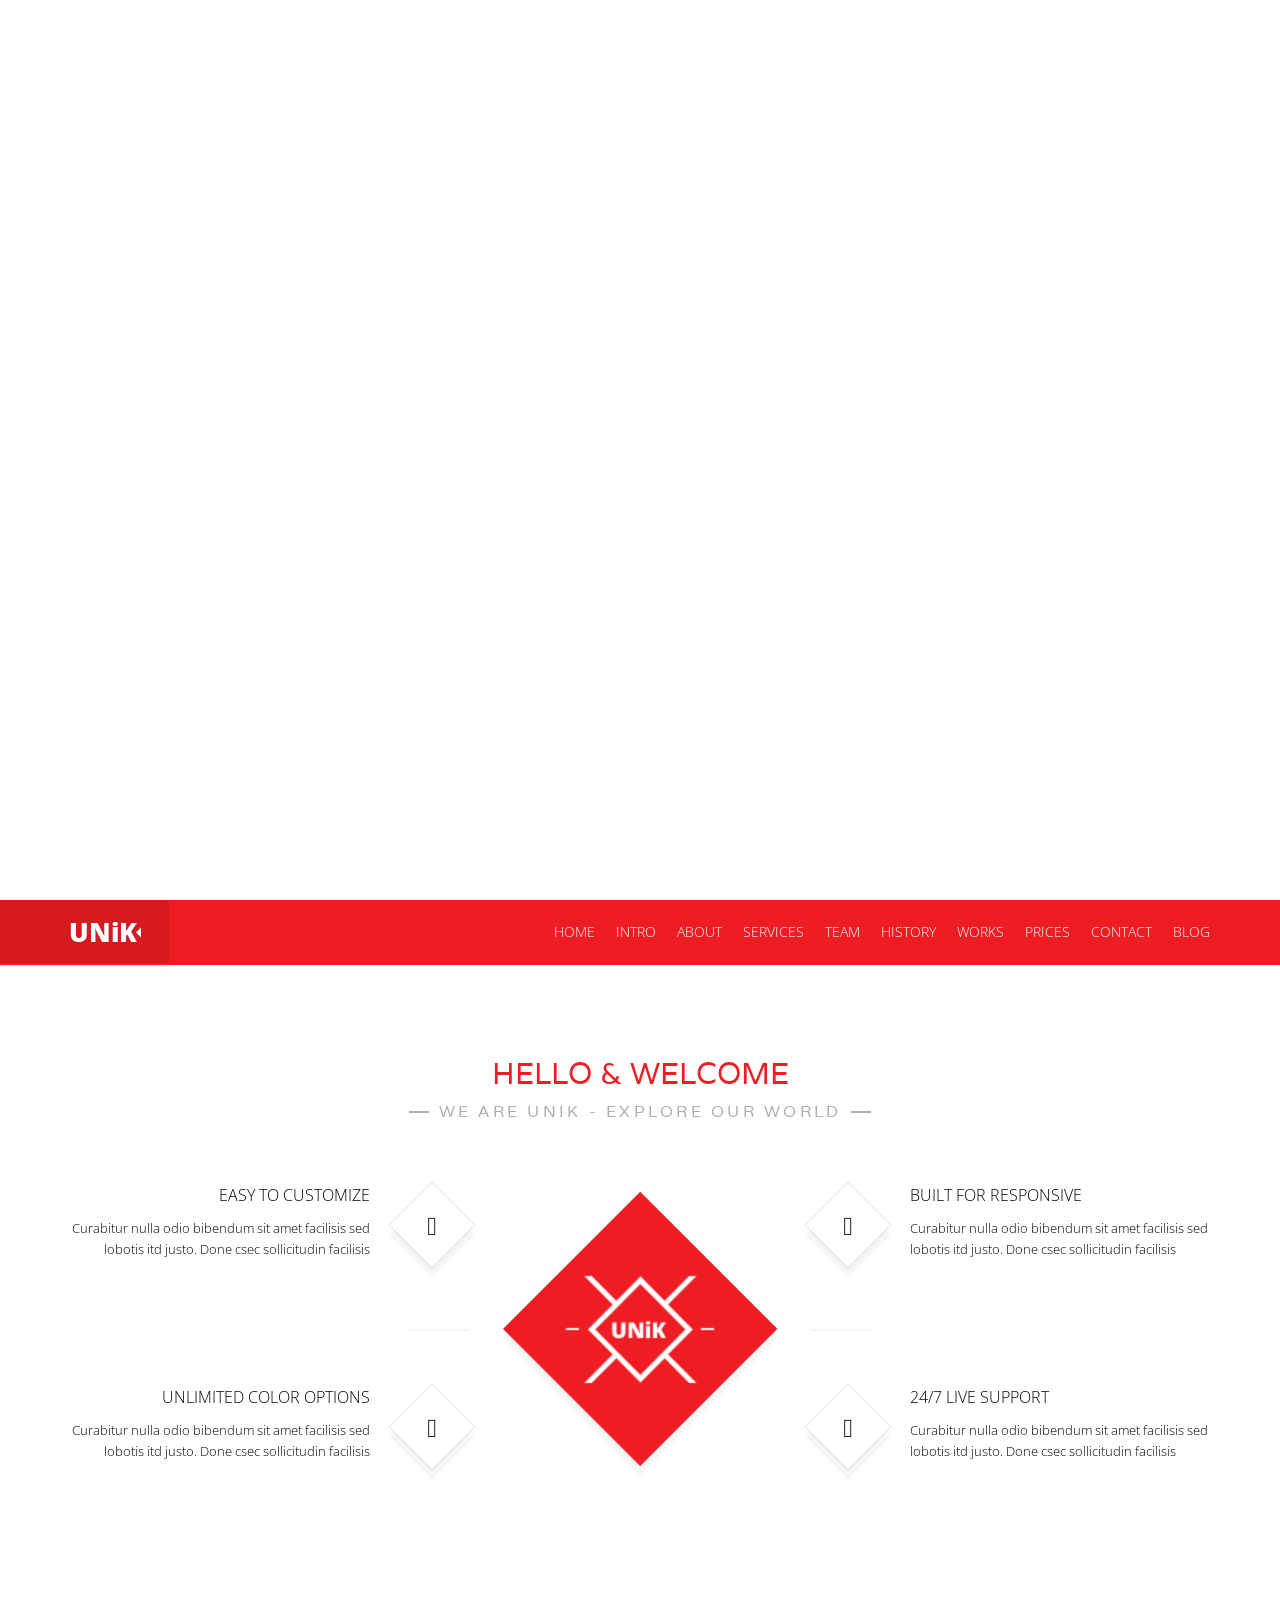
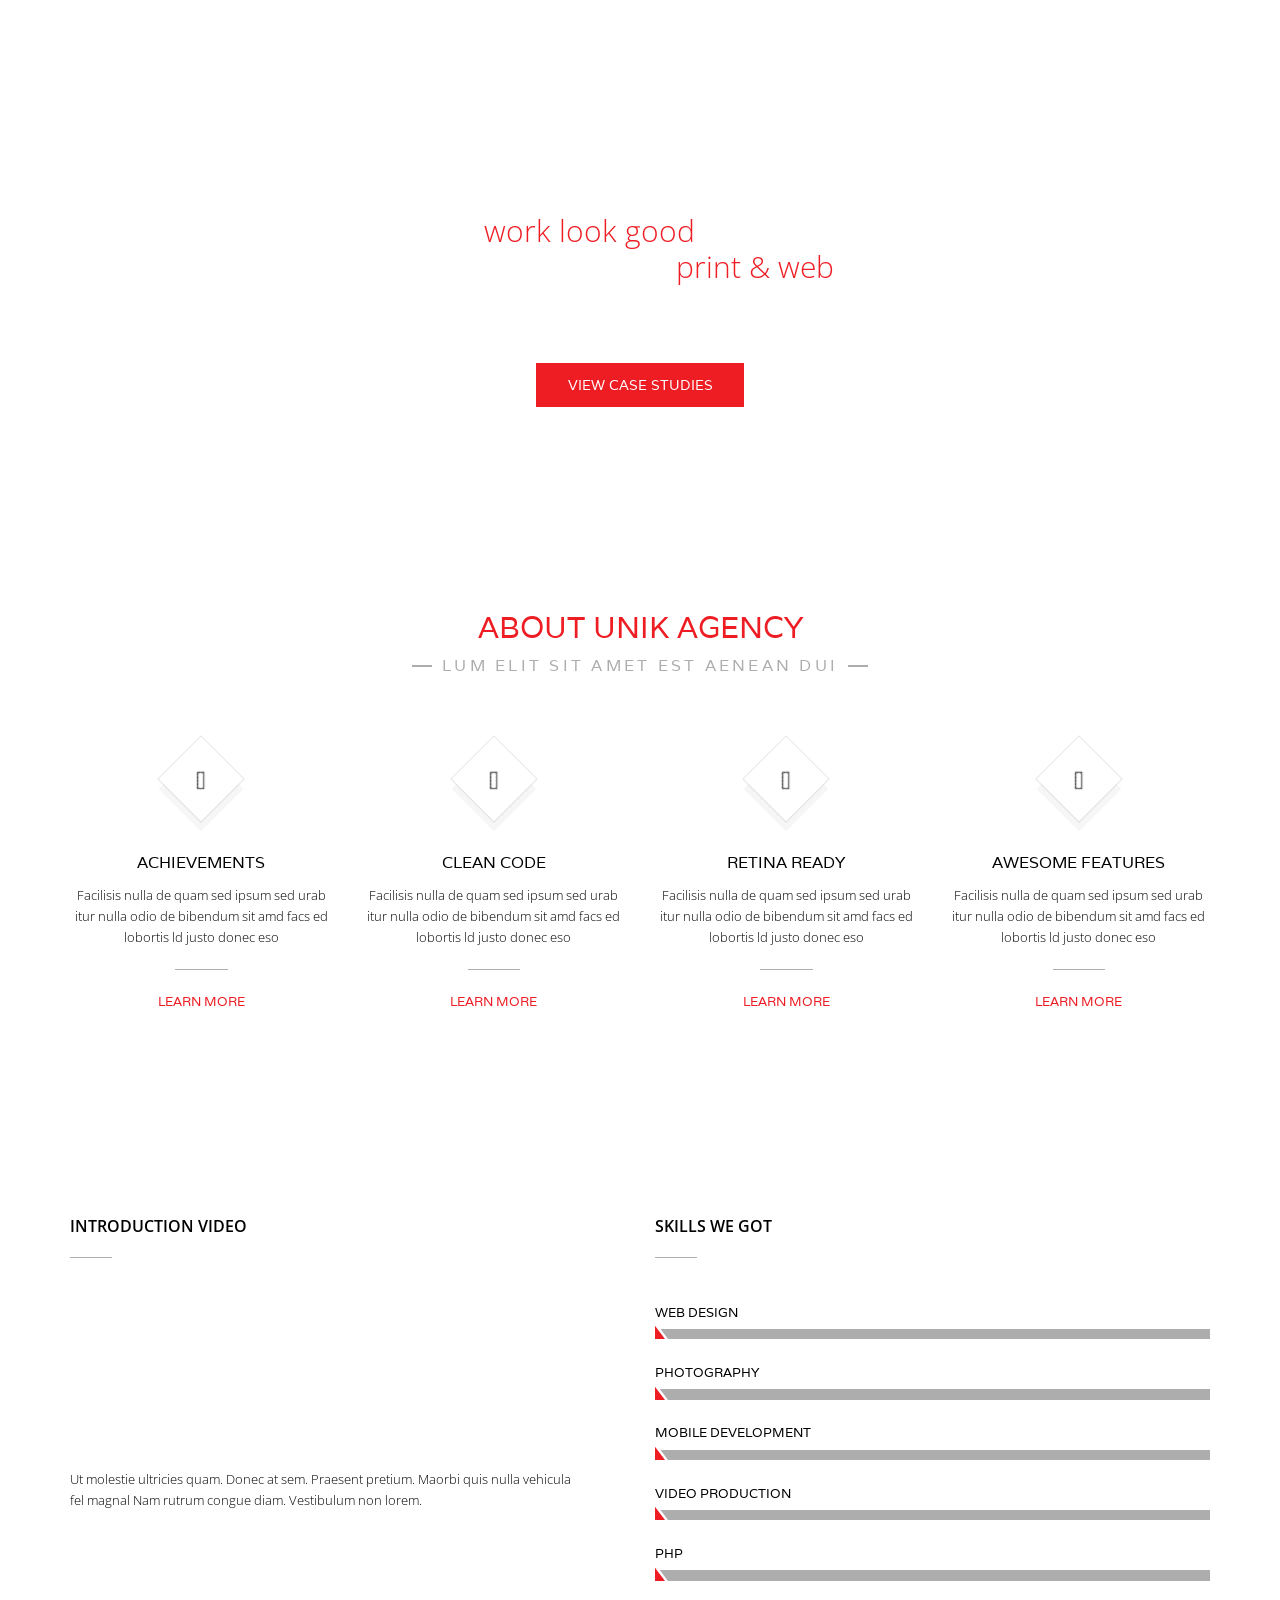
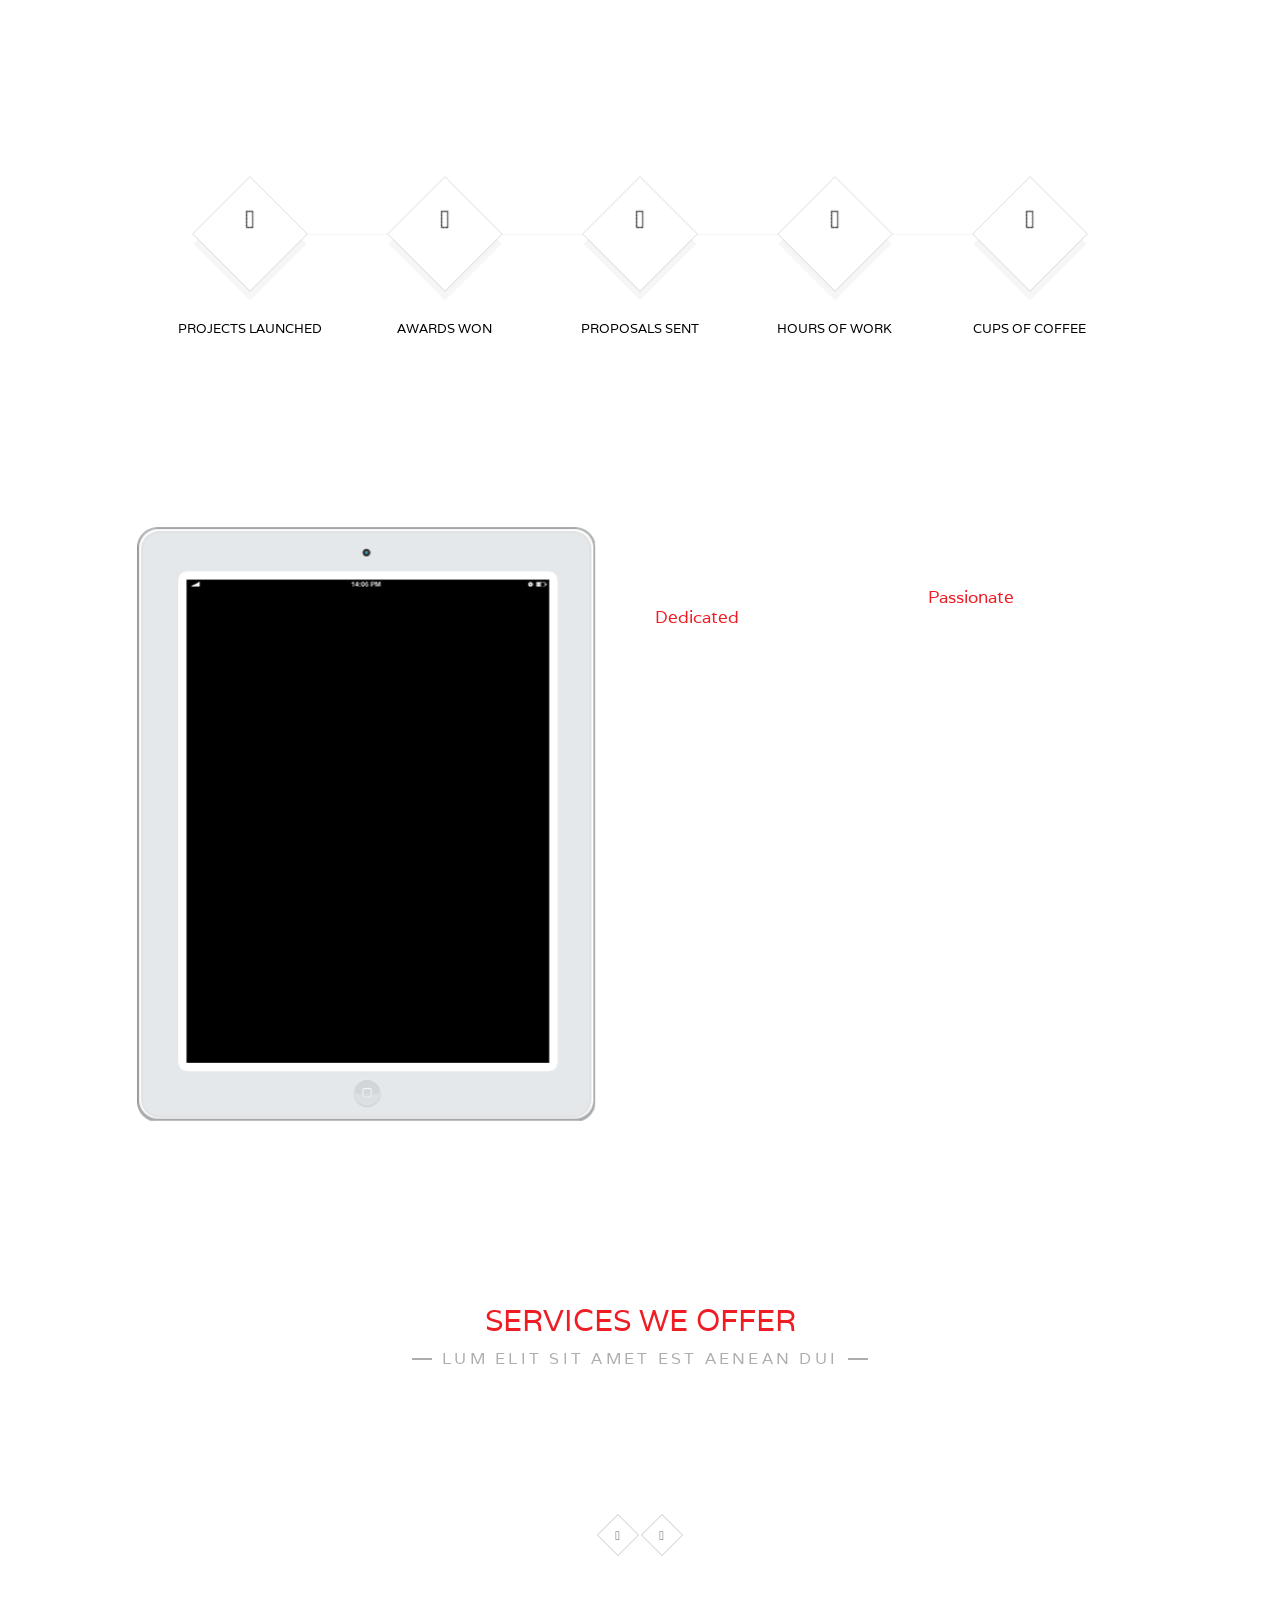
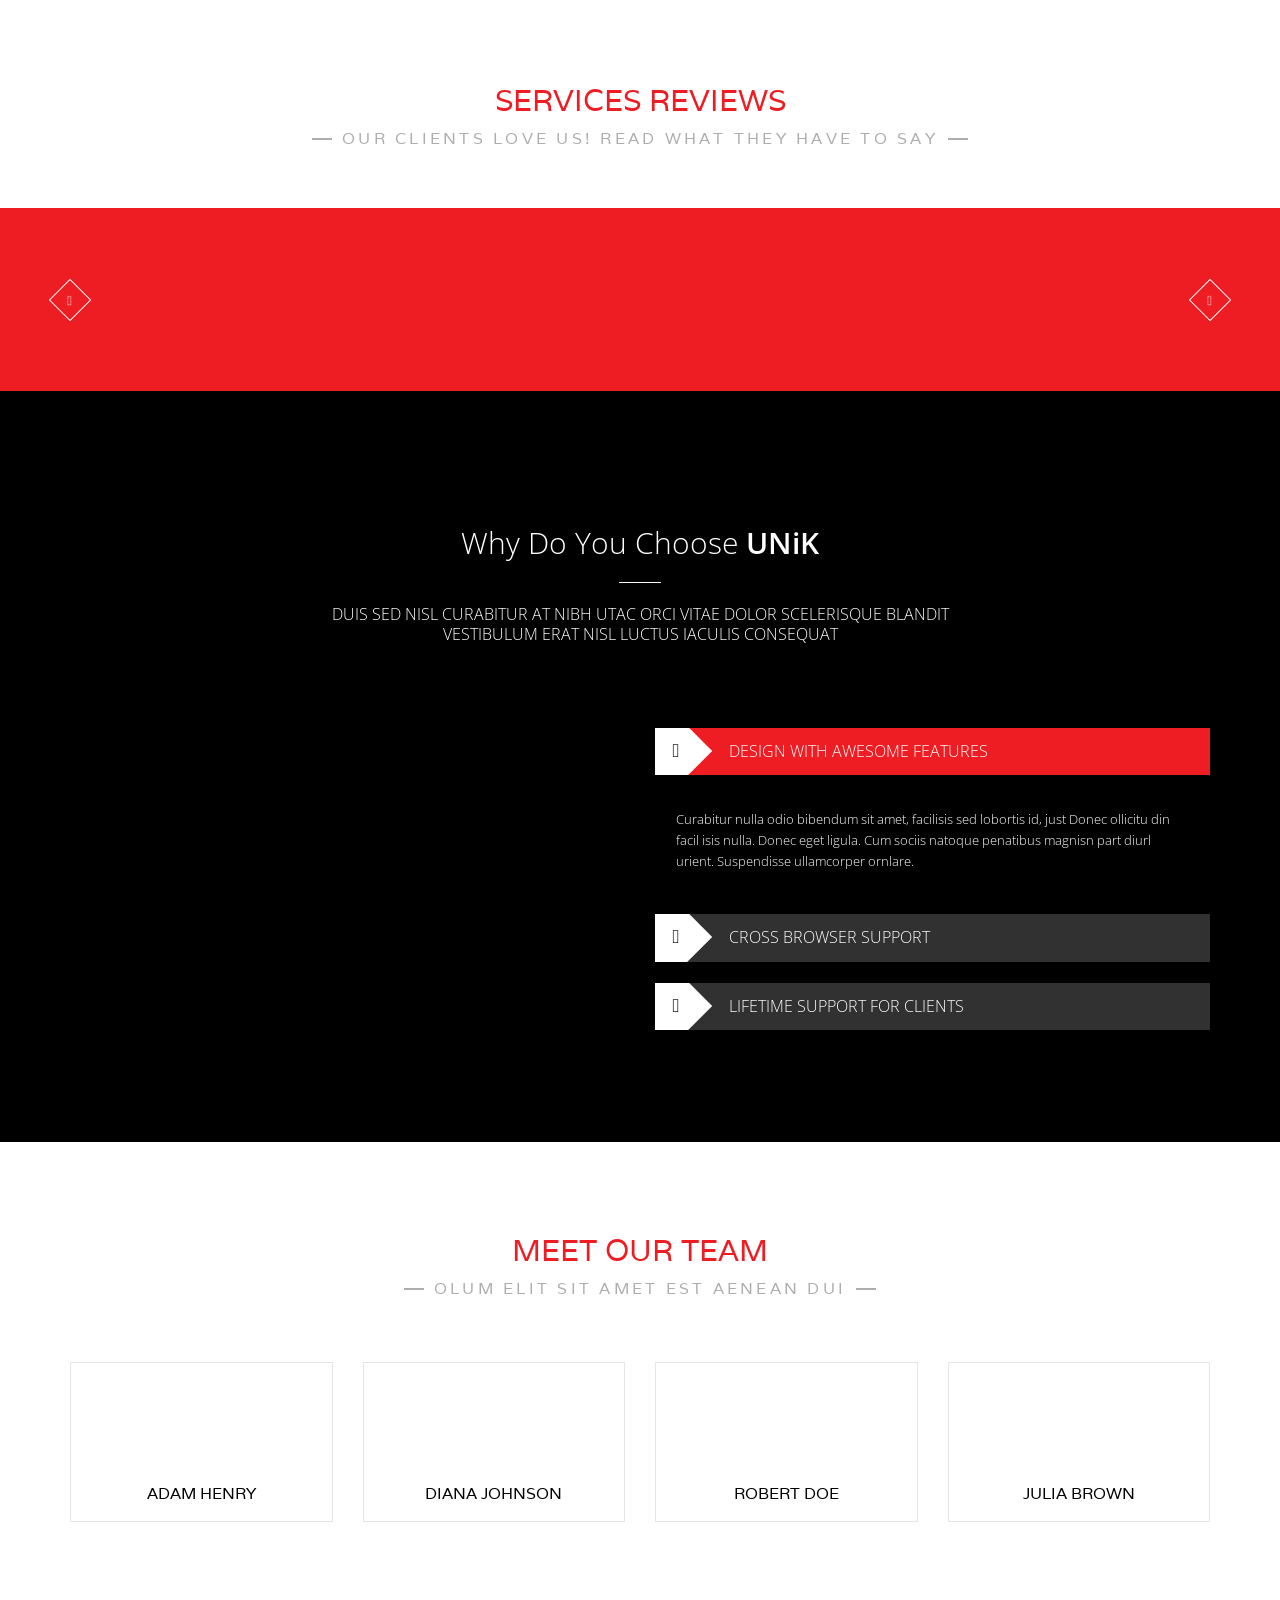
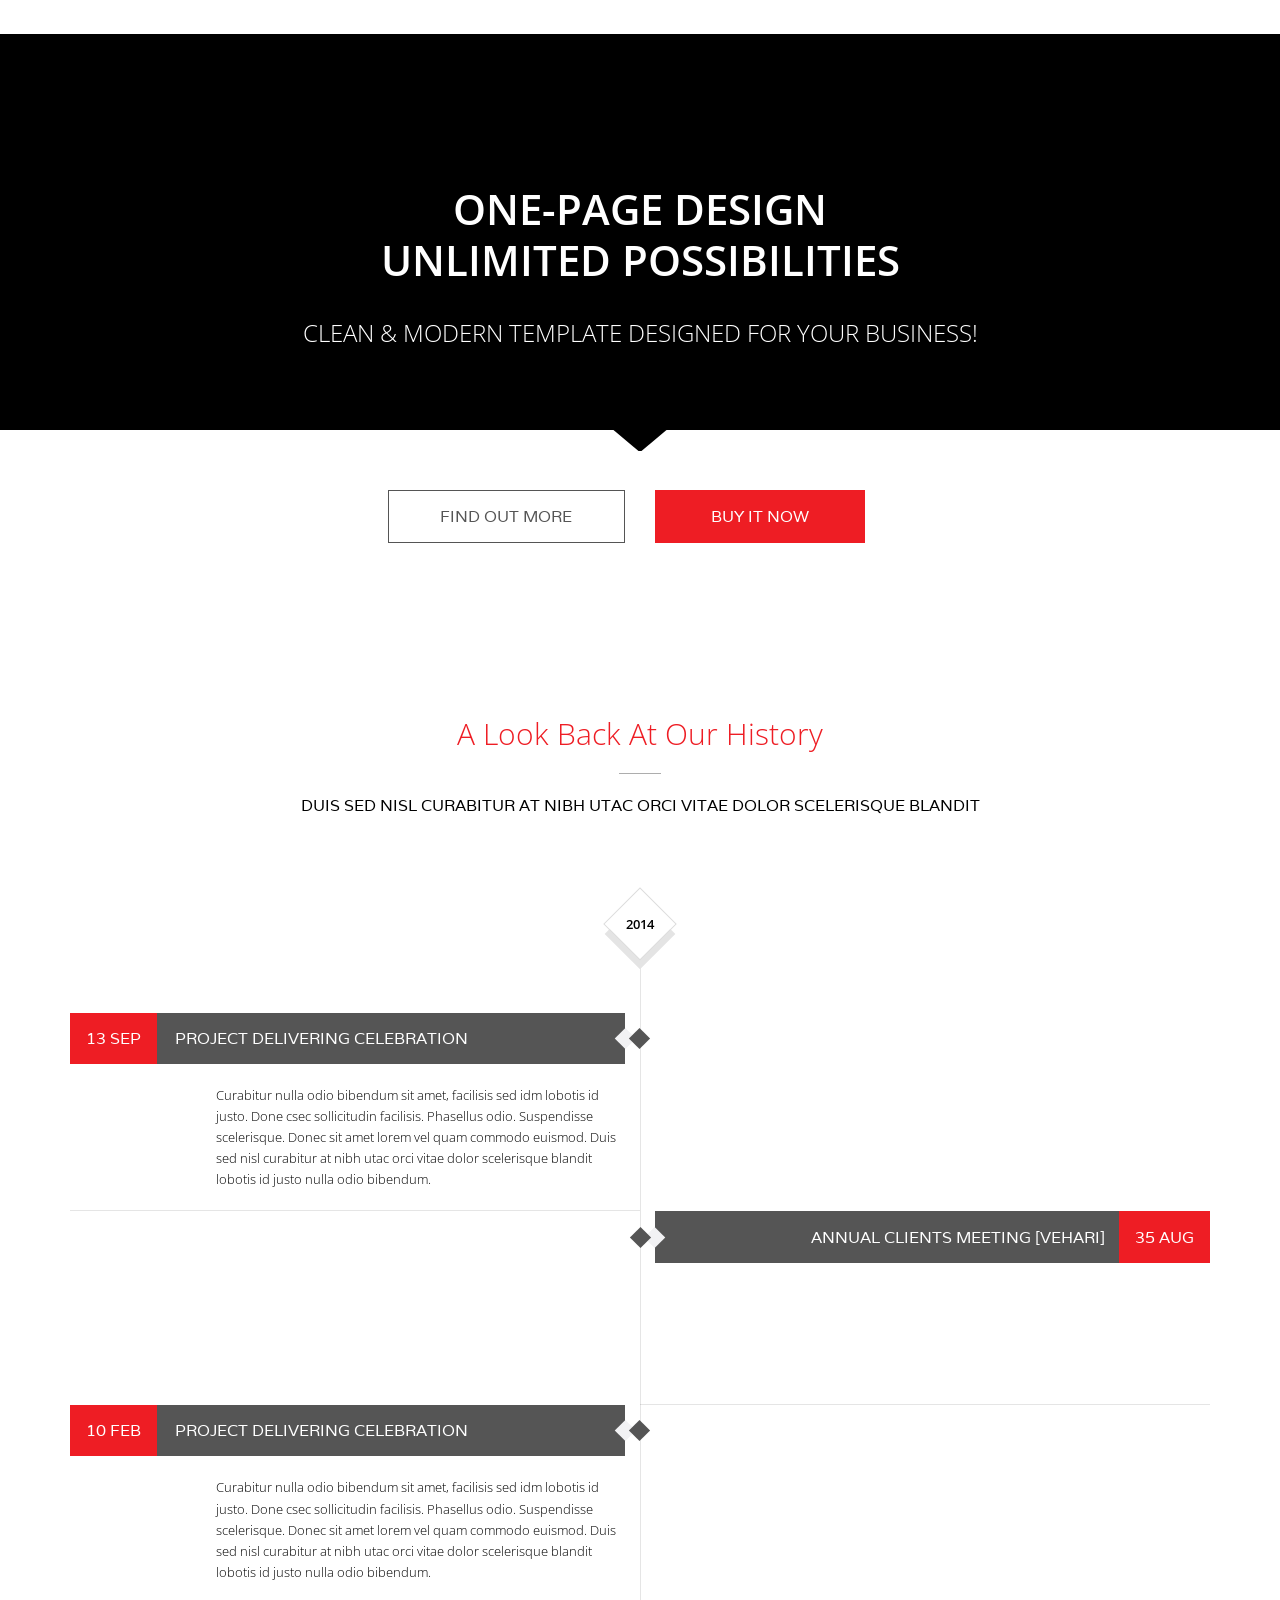
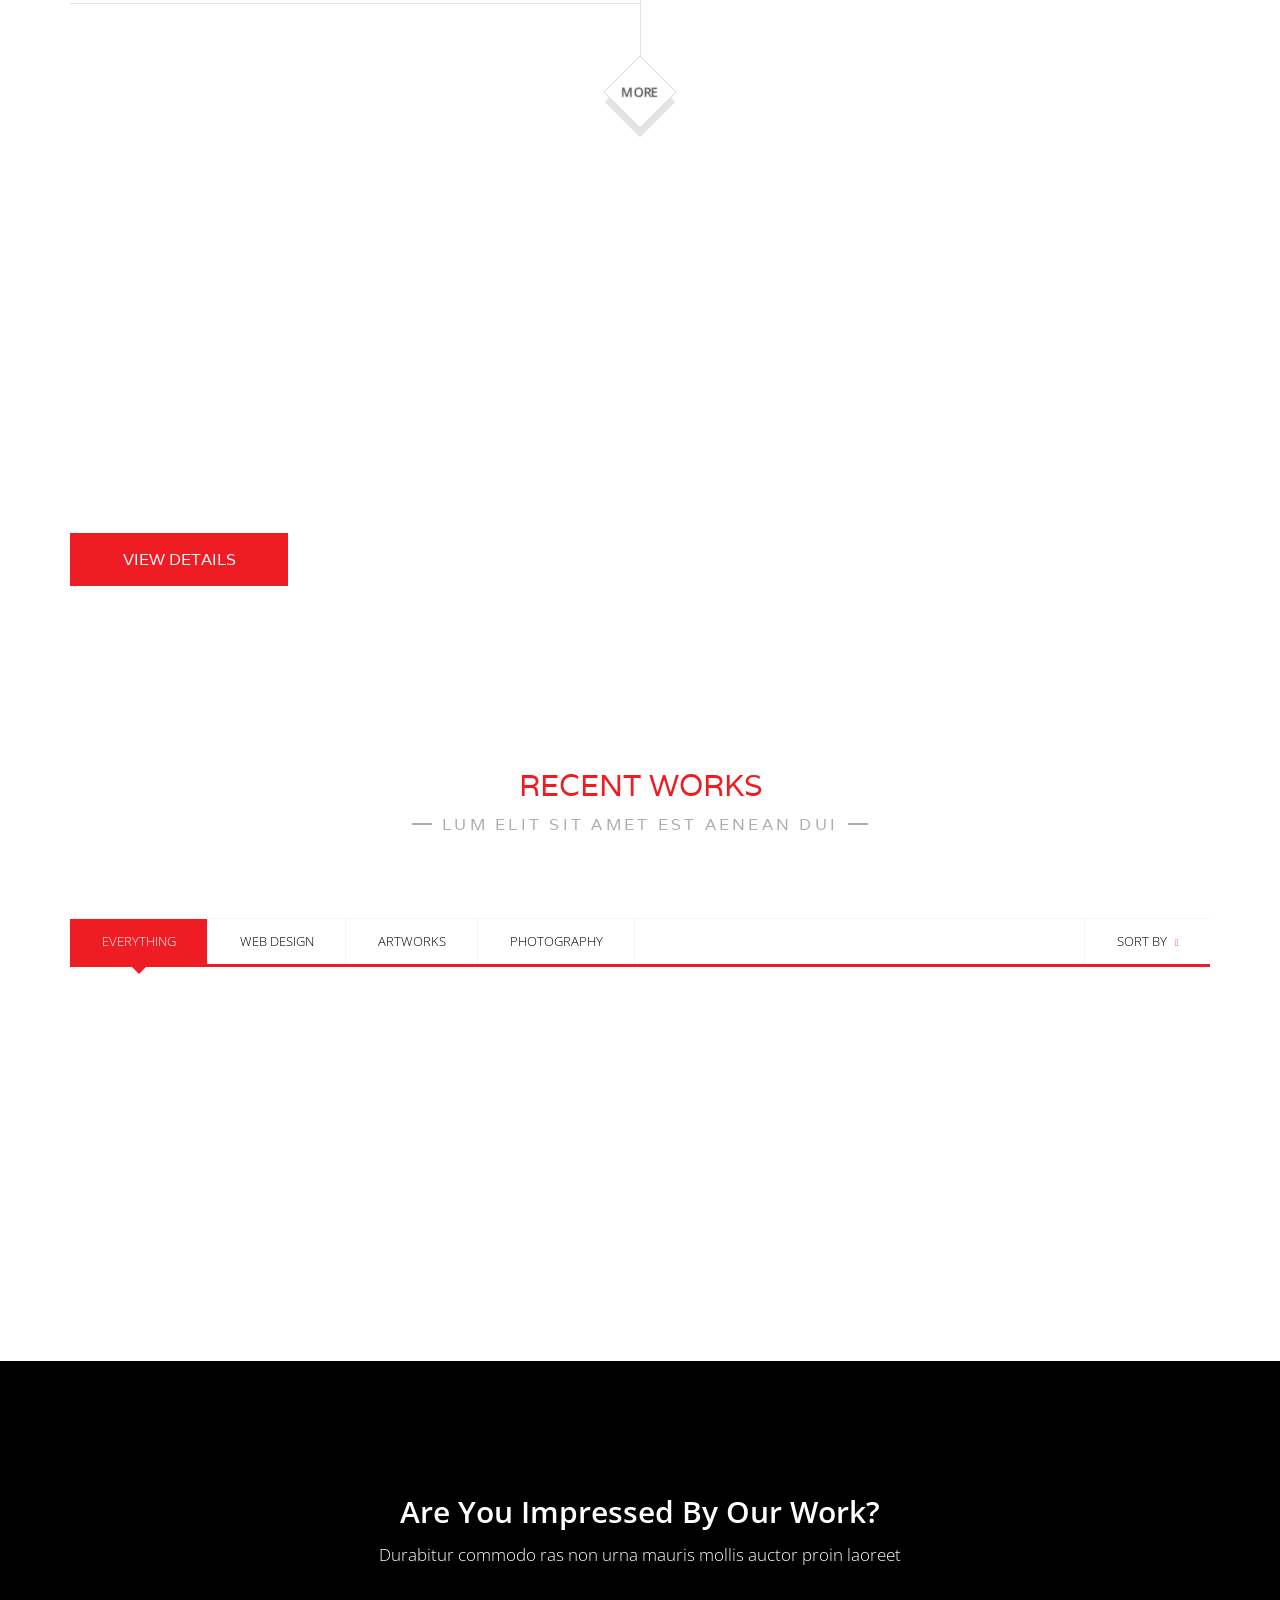
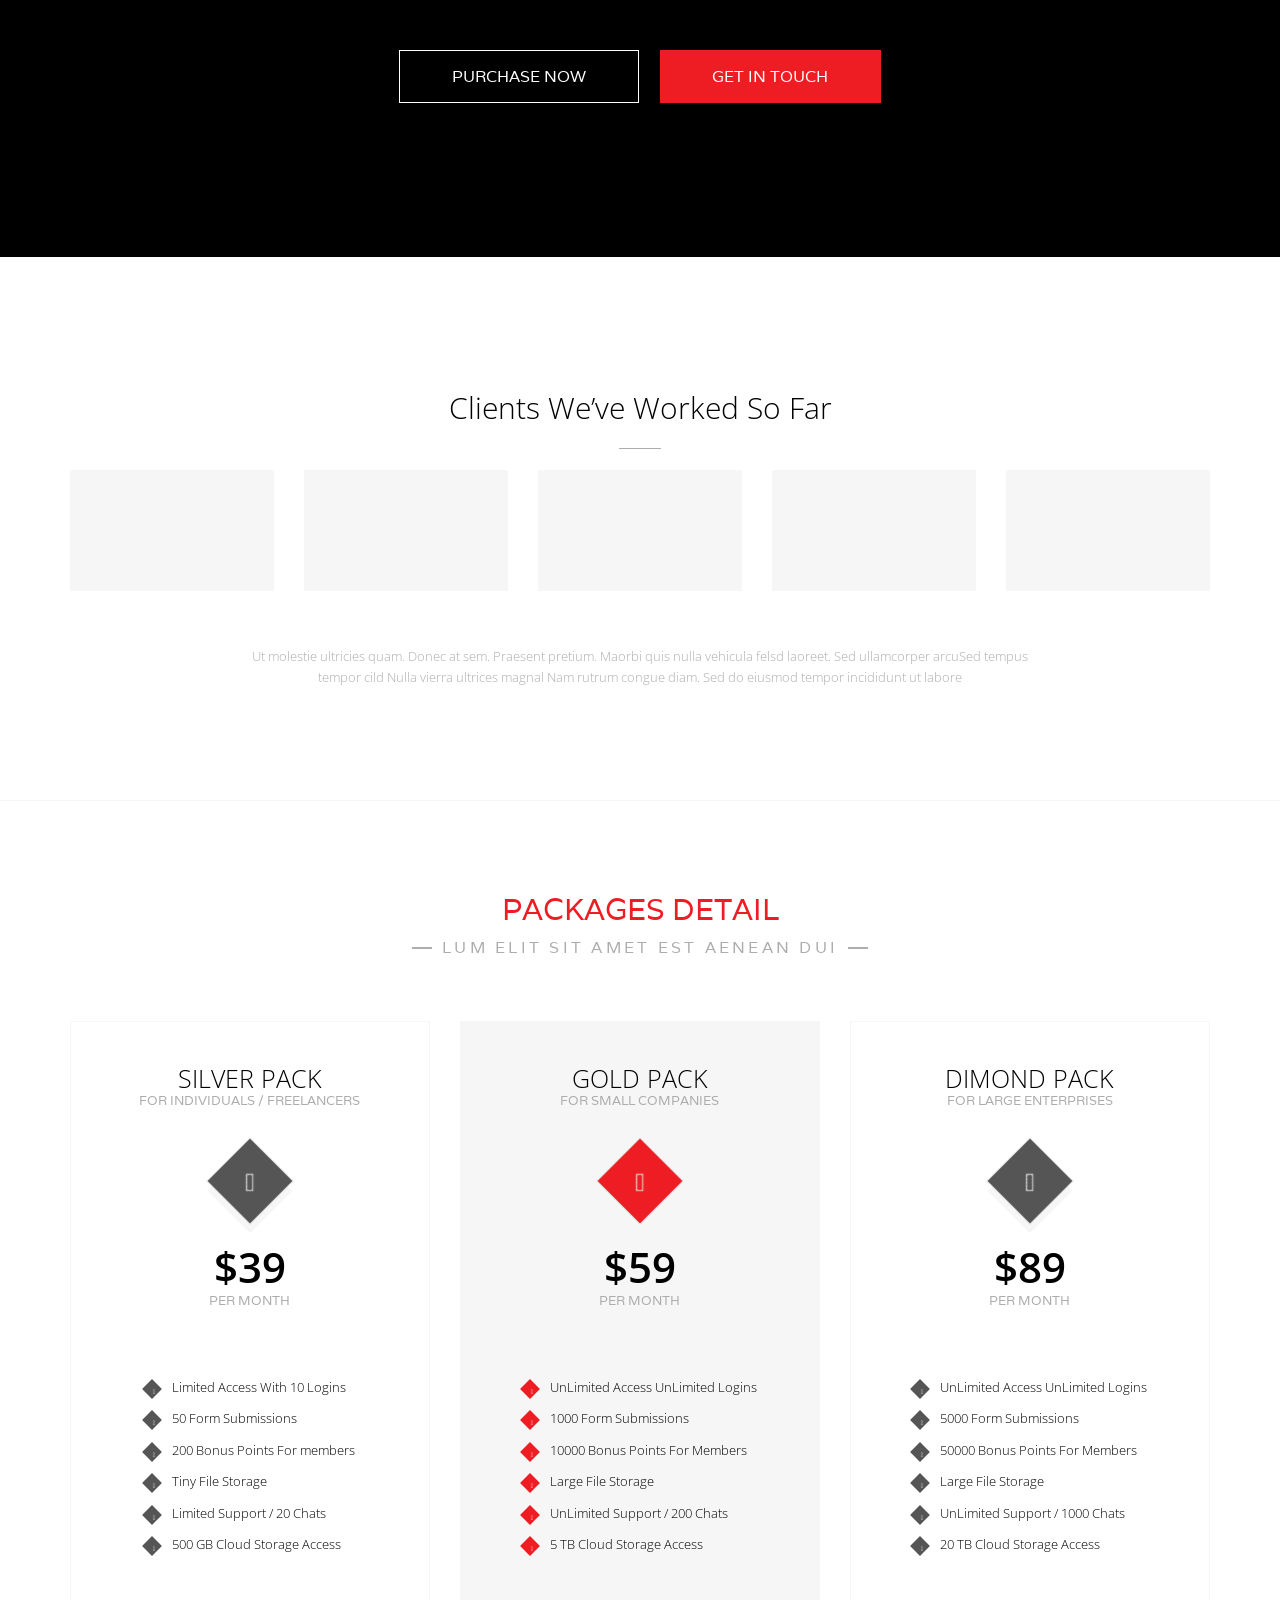
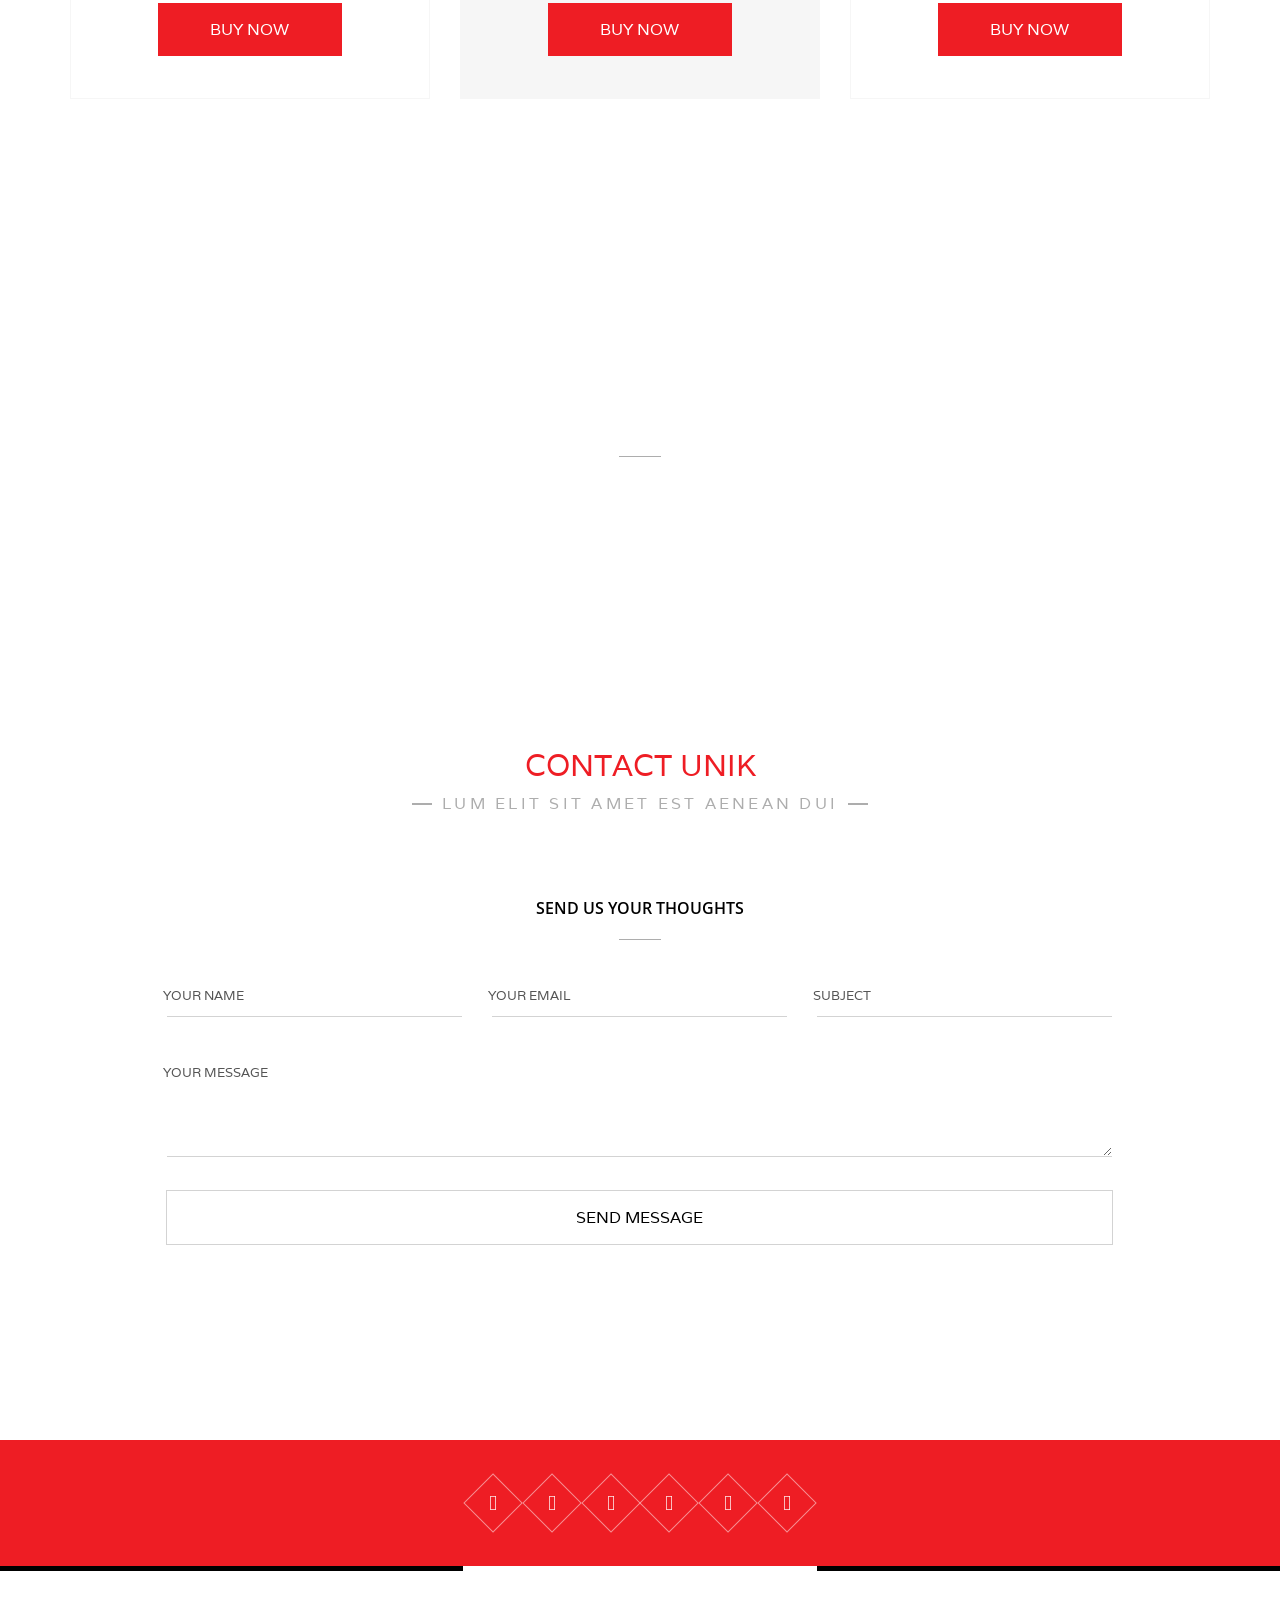
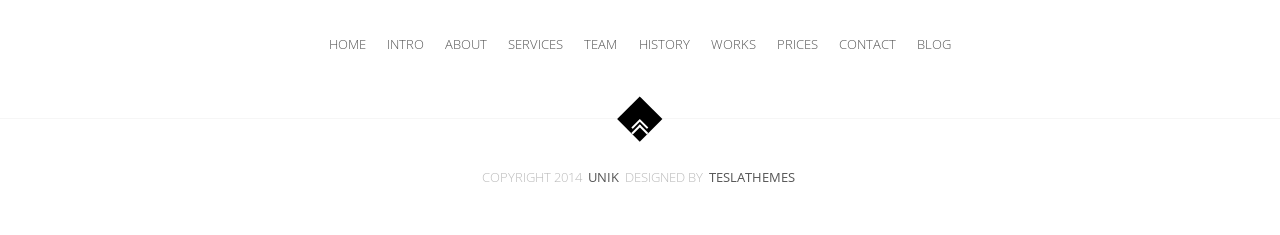
==== index.html @ 22853042 "primera Inicializacion" ====
<!doctype html>
<html lang="en" class="no-js">
    <head>
        <meta charset="utf-8">
        <!--[if IE]><meta http-equiv='X-UA-Compatible' content='IE=edge,chrome=1'><![endif]-->
        <meta name="viewport" content="width=device-width, initial-scale=1">
        <title>Unik - Developed with love by TeslaThemes.com</title>
        <meta name="description" content="">
        <link rel="shortcut icon" href="/favicon.ico">

        <link href='http://fonts.googleapis.com/css?family=Open+Sans:400,300,600,700,800|Varela' rel='stylesheet' type='text/css'>
        <link rel="stylesheet" href="styles/screen.css">

        <script src="scripts/components/require.js" data-main="scripts/options"></script>
    </head>
<body data-preloader="on">
    <!--[if lt IE 9]>
      <p class="browsehappy">You are using an <strong>outdated</strong> browser. Please <a href="http://browsehappy.com/">upgrade your browser</a> to improve your experience.</p>
    <![endif]-->

    <div id="home" data-smooth-scroll="on">
        <section class="box-intro-large">
            <div class="page-loader">
                <div class="text-center">
                    <h1 class="uppercase font-alpha no-margin loading-text">unik</h1>
                </div>
            </div>
            <div class="intro-container" data-box-img="http://placehold.it/1980x800/999/aaa">
                <div class="box-img"><span></span></div>
                <div class="container">
                    <div class="row">
                        <div class="col-md-12">
                            <div class="intro-logo">
                                <a href="#"><img src="images/load.svg" data-src="images/logo-intro.png" alt="logo intro"></a>
                            </div>
                        </div>
                    </div> <!-- /.row -->                        
                </div> <!-- /.container -->

                <div class="container intro-center">
                    <div class="row">
                        <div class="col-md-6 col-md-offset-3">
                            <div class="text-center text-white">
                                <h3 class="font-alpha"><b>Discuss Ideas, Make It Happen</b></h3>
                                <img src="images/load.svg" data-src="images/cuz.png" alt="cuz">
                                <h3 class="no-margin">We Know It Works</h3>
                                <br>
                                <p class="uppercase">Mauris vestibulum nulla et sapien praesent imperdiet justo at sem nullam tincid ultricies elit proin lectus ante fermentum sed bibendum ac rutrum</p>
                            </div>
                        </div>
                    </div> <!-- /.row -->
                </div>
            </div>
        </section>

        <header class="main-header" data-sticky="true">
            <section class="header-navbar bg-alpha" data-menu-scroll="true">
                <div class="container">
                    <div class="row">
                        <div class="col-sm-2 col-xs-4">
                            <figure class="identity">
                            	<a href="index.html">
                            		<img alt="Theme logo" src="images/logo.png">
                            	</a>
                            </figure>
                        </div> <!-- /.col-2 -->
                        <div class="col-sm-10 col-xs-8">
                            <nav class="main-nav">
                            	<a href="#" class="responsive-menu align-right"><i class="icon-333 font-2x text-white"></i></a>
                            	<ul class="inline-list align-right uppercase"> 
                            		<li>
                            			<a href="#home">Home</a>
                            			<ul>
                            				<li>
                            					<a href="home-two.html">Home multi-page</a>
                            				</li>
                            			</ul>
                            		</li>
                            		<li><a href="#intro">Intro</a></li>
                            		<li><a href="#about">About</a></li>
                            		<li><a href="#services">Services</a></li>
                            		<li><a href="#team">Team</a></li>
                            		<li><a href="#history">History</a></li>
                            		<li><a href="#works">Works</a></li>
                            		<li><a href="#prices">Prices</a></li>
                            		<li><a href="#contact">Contact</a></li>
                            		<li>
                            			<a href="blog.html">Blog</a>
                            			<ul>
                            				<li>
                            					<a href="blog-no-sidebar.html">Blog without sidebar</a>
                            				</li>
                            				<li>
                            					<a href="single-blog.html">Blog post page</a>
                            				</li>
                            				<li>
                            					<a href="single-blog-full.html">Blog post page two</a>
                            				</li>
                            			</ul>
                            		</li>
                            	</ul>
                            </nav><!-- /.main-nav -->
                        </div> <!-- /.col-10 -->
                    </div> <!-- /.row -->
                </div> <!-- /.container -->
            </section> <!-- /.header-navbar -->
        </header> <!-- /.main-header -->


		<section id="intro" class="box">
			<div class="container">
				<div class="row">
					<div class="col-md-12">
						<div class="fancy-title text-center uppercase">
							<h4 class="text-alpha">Hello & welcome</h4>
							<h6 class="text-grey text-air">We are unik - explore our world</h6>
						</div>
					</div>
				</div> <!-- /.row -->

				<div class="row">
					<div class="col-sm-4">
						<div class="fancy-features text-right">
							<div class="row row-fit">
								<div class="col-xs-10">
									<h6 class="uppercase font-alpha">Easy to customize</h6>
									<p>Curabitur nulla odio bibendum sit amet facilisis sed
									lobotis itd justo. Done csec sollicitudin facilisis</p>
								</div>
								<div class="col-xs-2">
									<div class="featured-icon">
										<figure class="shape-square">
											<i class="icon-453 font-2x"></i>
										</figure>
									</div>
								</div>
							</div>					
						</div> <!-- /.fancy-features -->

						<div class="fancy-features text-right">
							<div class="row row-fit">
								<div class="col-xs-10">
									<h6 class="uppercase font-alpha">Unlimited color options</h6>
									<p>Curabitur nulla odio bibendum sit amet facilisis sed
									lobotis itd justo. Done csec sollicitudin facilisis</p>
								</div>
								<div class="col-xs-2">
									<div class="featured-icon">
										<figure class="shape-square">
											<i class="icon-259 font-2x"></i>
										</figure>
									</div>
								</div>
							</div>					
						</div> <!-- /.fancy-features -->
					</div> <!-- /.col-sm-4 -->
					<div class="col-sm-4">
						<div class="featured-logo">
							<div class="bg-alpha shape-square"></div>
						</div>
					</div> <!-- /.col-sm-4 -->
					<div class="col-sm-4">
						<div class="fancy-features">
							<div class="row row-fit">
								<div class="col-xs-2">
									<div class="featured-icon">
										<figure class="shape-square">
											<i class="icon-282 font-2x"></i>
										</figure>
									</div>
								</div>
								<div class="col-xs-10">
									<h6 class="uppercase font-alpha">Built for responsive</h6>
									<p>Curabitur nulla odio bibendum sit amet facilisis sed
									lobotis itd justo. Done csec sollicitudin facilisis</p>
								</div>
							</div>					
						</div> <!-- /.fancy-features -->

						<div class="fancy-features">
							<div class="row row-fit">
								<div class="col-xs-2">
									<div class="featured-icon">
										<figure class="shape-square">
											<i class="icon-467 font-2x"></i>
										</figure>
									</div>
								</div>
								<div class="col-xs-10">
									<h6 class="uppercase font-alpha">24/7 live support</h6>
									<p>Curabitur nulla odio bibendum sit amet facilisis sed
									lobotis itd justo. Done csec sollicitudin facilisis</p>
								</div>
							</div>					
						</div> <!-- /.fancy-features -->
					</div> <!-- /.col-sm-4 -->
				</div> <!-- /.row -->
			</div> <!-- /.container -->
		</section> <!-- /.box -->

		<section class="box" data-box-img="http://placehold.it/1980x800/222/aaa">
			<div class="box-img"><span></span></div>
			<div class="container">
				<div class="row">
					<div class="col-md-12">
						
						<div class="promo-message text-center text-white">
							<h6 class="uppercase">Let’s build your next dream project</h6>
							<h4 class="font-alpha">We make our <span class="text-alpha">work look good</span> & have experience in <br>
							the creation of brand identities for <span class="text-alpha">print & web</span>, with a difference.</h4>
							<div class="space-3x"></div>
							<a href="#" class="button-md bg-alpha uppercase">View case studies</a>
						</div>
					</div>
				</div>
			</div> <!-- /.container -->
		</section> <!-- /.box -->

		<section id="about" class="box">
			<div class="container">
				<div class="row">
					<div class="col-md-12">
						<div class="fancy-title text-center uppercase">
							<h4 class="text-alpha">About unik agency</h4>
							<h6 class="text-grey text-air">Lum elit sit amet est aenean dui</h6>
						</div>
						<div class="space-1x"></div>
					</div>
				</div> <!-- /.row -->
				<div class="row">
					<ul class="loop-features clean-list">
						<li class="col-md-3 col-sm-6">
							<div class="feature-item text-center">
								<div class="featured-icon align-center">
									<figure class="shape-square">
										<a href="#"><i class="icon-259 font-2x"></i></a>
									</figure>
								</div>			
								<h6 class="uppercase"><a href="#">Achievements</a></h6>
								<p>Facilisis nulla de quam sed ipsum sed urab itur nulla odio de bibendum sit amd facs ed lobortis ld justo donec eso</p>
								<hr class="hr-20 align-center">
								<a href="#" class="font-beta uppercase text-alpha">Learn more</a>
							</div>
						</li>
						<li class="col-md-3 col-sm-6">
							<div class="feature-item text-center">
								<div class="featured-icon align-center">
									<figure class="shape-square">
										<a href="#"><i class="icon-125 font-2x"></i></a>
									</figure>
								</div>			
								<h6 class="uppercase"><a href="#">Clean Code</a></h6>
								<p>Facilisis nulla de quam sed ipsum sed urab itur nulla odio de bibendum sit amd facs ed lobortis ld justo donec eso</p>
								<hr class="hr-20 align-center">
								<a href="#" class="font-beta uppercase text-alpha">Learn more</a>
							</div>
						</li>
						<li class="col-md-3 col-sm-6">
							<div class="feature-item text-center">
								<div class="featured-icon align-center">
									<figure class="shape-square">
										<a href="#"><i class="icon-176 font-2x"></i></a>
									</figure>
								</div>			
								<h6 class="uppercase"><a href="#">Retina Ready</a></h6>
								<p>Facilisis nulla de quam sed ipsum sed urab itur nulla odio de bibendum sit amd facs ed lobortis ld justo donec eso</p>
								<hr class="hr-20 align-center">
								<a href="#" class="font-beta uppercase text-alpha">Learn more</a>
							</div>
						</li>
						<li class="col-md-3 col-sm-6">
							<div class="feature-item text-center">
								<div class="featured-icon align-center">
									<figure class="shape-square">
										<a href="#"><i class="icon-453 font-2x"></i></a>
									</figure>
								</div>			
								<h6 class="uppercase"><a href="#">Awesome Features</a></h6>
								<p>Facilisis nulla de quam sed ipsum sed urab itur nulla odio de bibendum sit amd facs ed lobortis ld justo donec eso</p>
								<hr class="hr-20 align-center">
								<a href="#" class="font-beta uppercase text-alpha">Learn more</a>
							</div>
						</li>
					</ul>
				</div> <!-- /.row -->
			</div> <!-- /.container -->
		</section> <!-- /.box -->

		<section class="box" data-box-img="http://placehold.it/1980x800/eee/aaa">
			<div class="box-img"><span></span></div>
			<div class="container">
				<div class="row">
					<div class="col-md-6">
						<h6 class="font-alpha uppercase"><b>Introduction video</b></h6>
						<hr class="hr-10">
						<div class="space-1x"></div>
						<div class="demo-video">
							<iframe src="//player.vimeo.com/video/87701971" frameborder="0" webkitallowfullscreen mozallowfullscreen allowfullscreen></iframe>
							<p>Ut molestie ultricies quam. Donec at sem. Praesent pretium. Maorbi quis nulla vehicula fel 
							magnal Nam rutrum congue diam. Vestibulum non lorem.</p>
						</div>
					</div>

					<div class="col-md-6">
						<h6 class="font-alpha uppercase"><b>Skills we got</b></h6>
						<hr class="hr-10">
						<ul class="clean-list loop-progress-bar">
								<li>
									<h6 class="uppercase"><small>Web design</small></h6>
									<div class="progress-bar-item" data-progress-bar='{"min": 0, "max": 100, "style": "percentage", "current": 90}'>
										<span class="bg-alpha text-alpha show-progress"></span>
										<span class="value-progress" data-progress-value="0%"></span>
									</div>
								</li>
								<li>
									<h6 class="uppercase"><small>Photography</small></h6>
									<div class="progress-bar-item" data-progress-bar='{"min": 0, "max": 100, "style": "percentage", "current": 80}'>
										<span class="bg-alpha text-alpha show-progress"></span>
										<span class="value-progress" data-progress-value="0%"></span>
									</div>
								</li>
								<li>
									<h6 class="uppercase"><small>Mobile development</small></h6>
									<div class="progress-bar-item" data-progress-bar='{"min": 0, "max": 100, "style": "percentage", "current": 95}'>
										<span class="bg-alpha text-alpha show-progress"></span>
										<span class="value-progress" data-progress-value="0%"></span>
									</div>
								</li>
								<li>
									<h6 class="uppercase"><small>Video production</small></h6>
									<div class="progress-bar-item" data-progress-bar='{"min": 0, "max": 100, "style": "percentage", "current": 65}'>
										<span class="bg-alpha text-alpha show-progress"></span>
										<span class="value-progress" data-progress-value="0%"></span>
									</div>
								</li>
								<li>
									<h6 class="uppercase"><small>PHP</small></h6>
									<div class="progress-bar-item" data-progress-bar='{"min": 0, "max": 100, "style": "percentage", "current": 50}'>
										<span class="bg-alpha text-alpha show-progress"></span>
										<span class="value-progress" data-progress-value="0%"></span>
									</div>
								</li>
						</ul>
					</div>
				</div>
			</div> <!-- /.container -->
		</section> <!-- /.box -->

		<section class="box">
			<div class="container">
				<div class="row">
					<div class="col-xs-1"></div>
					<ul class="clean-list loop-facts text-center">
						<li class="col-md-2 col-xs-2 ">
							<div class="featured-icon align-center">
								<figure class="shape-square">
									<a href="#"><i class="icon-393 font-2x"></i><span data-count-up="167"></span></a>
								</figure>
							</div>
							<h6 class="uppercase"><small>Projects launched</small></h6>
						</li>
						<li class="col-md-2 col-xs-2 ">
							<div class="featured-icon align-center">
								<figure class="shape-square">
									<a href="#"><i class="icon-502 font-2x"></i><span data-count-up="25"></span></a>
								</figure>
							</div>
							<h6 class="uppercase"><small>Awards won</small></h6>
						</li>
						<li class="col-md-2 col-xs-2 ">
							<div class="featured-icon align-center">
								<figure class="shape-square">
									<a href="#"><i class="icon-339 font-2x"></i><span data-count-up="98"></span></a>
								</figure>
							</div>
							<h6 class="uppercase"><small>Proposals sent</small></h6>
						</li>
						<li class="col-md-2 col-xs-2 ">
							<div class="featured-icon align-center">
								<figure class="shape-square">
									<a href="#"><i class="icon-119 font-2x"></i><span data-count-up="945"></span></a>
								</figure>
							</div>
							<h6 class="uppercase"><small>Hours of work</small></h6>
						</li>
						<li class="col-md-2 col-xs-2 ">
							<div class="featured-icon align-center">
								<figure class="shape-square">
									<a href="#"><i class="icon-128 font-2x"></i><span data-count-up="256"></span></a>
								</figure>
							</div>
							<h6 class="uppercase"><small>Cups of coffee</small></h6>
						</li>
					</ul>
				</div>
			</div> <!-- /.container -->
		</section> <!-- /.box -->

		<section class="box" data-box-img="http://placehold.it/1980x800/222/aaa">
			<div class="box-img"><span></span></div>
			<div class="container">
				<div class="row">
					<div class="col-md-5 col-md-offset-1">
						<div class="device-slider">
							<div data-liquid="true">
								<div class="layer" data-depth=".50" data-device-slider='{"slides":["http://placehold.it/400x800/222/aaa", "http://placehold.it/400x800/eee/aaa", "http://placehold.it/400x800/222/aaa", "http://placehold.it/400x800/eee/aaa"]}'></div>
							</div>
						</div>
					</div>
					<div class="col-md-5">
						<div class="box-text text-white">
							<h4 class="font-alpha"><b>UNiK</b> is Simply Awesome!</h4>
							<h6 class="font-20">We are a team of experts who are <span class="text-alpha">Passionate</span> and 
								<span class="text-alpha">Dedicated</span> to their every project.</h6>
							<br>
							
							<div class="row">
								<ul class="clean-list device-slider-nav">
									<li class="col-xs-3">
										<div class="featured-icon align-center">
											<figure class="shape-square">
												<a href="#"><i class="icon-292 font-2x"></i></a>
											</figure>
										</div>
									</li>
									<li class="col-xs-3">
										<div class="featured-icon align-center">
											<figure class="shape-square">
												<a href="#"><i class="icon-502 font-2x"></i></a>
											</figure>
										</div>
									</li>
									<li class="col-xs-3">
										<div class="featured-icon align-center">
											<figure class="shape-square">
												<a href="#"><i class="icon-473 font-2x"></i></a>
											</figure>
										</div>
									</li>
									<li class="col-xs-3">
										<div class="featured-icon align-center">
											<figure class="shape-square">
												<a href="#"><i class="icon-512 font-2x"></i></a>
											</figure>
										</div>
									</li>
								</ul>
							</div>

							<br>

							<h6 class="uppercase">Featured rich contents</h6>

							<p>Curabitur nulla odio bibendum sit amet, facilisis sed lobortis id, just Donec ollicit
							udin facil isis nulla. Dionec eget ligula. Cum sociis natoque penatibus et magnisn 
							part dil urient. Suspendisse ullamcorper ornare.</p>
							<br>
							<a href="#" class="button-md button-outline text-white uppercase">Recent works</a>
						</div>
					</div>
				</div>
			</div> <!-- /.container -->
		</section> <!-- /.box -->

		<section id="services" class="box box-title">
			<div class="container">
				<div class="row">
					<div class="col-md-12">
						<div class="fancy-title text-center uppercase">
							<h4 class="text-alpha">Services we offer</h4>
							<h6 class="text-grey text-air">Lum elit sit amet est aenean dui</h6>
						</div>
					</div>
				</div> <!-- /.row -->
			</div> <!-- /.container -->
		</section> <!-- /.box -->

		<section class="box box-no-bottom" data-box-img="http://placehold.it/1980x800/eee/aaa">
			<div class="box-img"><span></span></div>
			<div class="container">
				<div class="row">
					<div class="col-md-12">
						<div id="big-tabs-nav" class="slide-navigation align-center">
							<ul class="inline-list">
								<li>
									<a href="#" class="bg-white" data-target="prev">
										<i class="icon-110"></i>
									</a>
								</li>
								<li>
									<a href="#" class="bg-white" data-target="next">
										<i class="icon-111"></i>
									</a>
								</li>
							</ul>
						</div>
						<div class="big-tabs" data-sudo-slider='{"slideCount":5, "moveCount":1, "customLink":"#big-tabs-nav a, .big-tabs li", "continuous":true}'>
							<ul class="clean-list">
								<li data-target="4">
									<div class="tab-item uppercase text-center">
										<div class="shape-square bg-white">
											<i class="icon-525 font-6x"></i>
										</div>
										<h6 class="font-alpha"><small>Video production</small></h6>
									</div>
								</li>
								<li data-target="5">
									<div class="tab-item uppercase text-center">
										<div class="shape-square bg-white">
											<i class="icon-79 font-6x"></i>
										</div>
										<h6 class="font-alpha"><small>Photography</small></h6>
									</div>
								</li>
								<li data-target="1" class="active-big-tab">
									<div class="tab-item uppercase text-center">
										<div class="shape-square bg-white">
											<i class="icon-282 font-6x"></i>
										</div>
										<h6 class="font-alpha"><small>Web Design</small></h6>
									</div>
								</li>
								<li data-target="2">
									<div class="tab-item uppercase text-center">
										<div class="shape-square bg-white">
											<i class="icon-19 font-6x"></i>
										</div>
										<h6 class="font-alpha"><small>iOS applications</small></h6>
									</div>
								</li>
								<li data-target="3">
									<div class="tab-item uppercase text-center">
										<div class="shape-square bg-white">
											<i class="icon-510 font-6x"></i>
										</div>
										<h6 class="font-alpha"><small>Social media</small></h6>
									</div>
								</li>
							</ul>
						</div>

						<div class="big-tabs-content" data-sudo-slider='{"customLink":"#big-tabs-nav a, .big-tabs li", "continuous":true}'>
							<ul class="inline-list">
								<li class="row">
									<div class="col-md-5">
										<h4>Web Design & Development</h4>
										<p>Ut molestie ultricies quam. Donec at sem. Praesent pretium. Maorbi quis nulla vehicula felsd laoreet. Sed ullamcorper arcu eul ante. Sed tempus tempor cild  Nulla vierra ultrices magnal Nam rutrum congue diam.</p>
										<p>Sed do eiusmod tempor incididunt ut labore et dolore magna aliqua. Utdi eni ad minim veniam, quis nostrud exercitation ullamco laboris nisi ut aliquip exe commodo consequat. Duis aute irure dolor reprehenderit.</p>
										<hr class="hr-10">
										<a href="#" class="uppercase">Learn more</a>
									</div>
									<div class="col-md-7">
										<figure class="text-center no-margin">
											<img src="http://placehold.it/400x400/ddd/aaa" alt="big tabs">
										</figure>
									</div>
								</li>
								<li class="row">
									<div class="col-md-7">
										<figure class="text-center no-margin">
											<img src="http://placehold.it/400x400/ddd/aaa" alt="big tabs">
										</figure>
									</div>
									<div class="col-md-5">
										<h4>Web Design & Development</h4>
										<p>Ut molestie ultricies quam. Donec at sem. Praesent pretium. Maorbi quis nulla vehicula felsd laoreet. Sed ullamcorper arcu eul ante. Sed tempus tempor cild  Nulla vierra ultrices magnal Nam rutrum congue diam.</p>
										<p>Sed do eiusmod tempor incididunt ut labore et dolore magna aliqua. Utdi eni ad minim veniam, quis nostrud exercitation ullamco laboris nisi ut aliquip exe commodo consequat. Duis aute irure dolor reprehenderit.</p>
										<hr class="hr-10">
										<a href="#" class="uppercase text-alpha">Learn more</a>
									</div>
								</li>
								<li class="row">
									<div class="col-md-5">
										<h4>Web Design & Development</h4>
										<p>Ut molestie ultricies quam. Donec at sem. Praesent pretium. Maorbi quis nulla vehicula felsd laoreet. Sed ullamcorper arcu eul ante. Sed tempus tempor cild  Nulla vierra ultrices magnal Nam rutrum congue diam.</p>
										<p>Sed do eiusmod tempor incididunt ut labore et dolore magna aliqua. Utdi eni ad minim veniam, quis nostrud exercitation ullamco laboris nisi ut aliquip exe commodo consequat. Duis aute irure dolor reprehenderit.</p>
										<hr class="hr-10">
										<a href="#" class="uppercase text-alpha">Learn more</a>
									</div>
									<div class="col-md-7">
										<figure class="text-center no-margin">
											<img src="http://placehold.it/400x400/ddd/aaa" alt="big tabs">
										</figure>
									</div>
								</li>
								<li class="row">
									<div class="col-md-5">
										<h4>Web Design & Development</h4>
										<p>Ut molestie ultricies quam. Donec at sem. Praesent pretium. Maorbi quis nulla vehicula felsd laoreet. Sed ullamcorper arcu eul ante. Sed tempus tempor cild  Nulla vierra ultrices magnal Nam rutrum congue diam.</p>
										<p>Sed do eiusmod tempor incididunt ut labore et dolore magna aliqua. Utdi eni ad minim veniam, quis nostrud exercitation ullamco laboris nisi ut aliquip exe commodo consequat. Duis aute irure dolor reprehenderit.</p>
										<hr class="hr-10">
										<a href="#" class="uppercase text-alpha">Learn more</a>
									</div>
									<div class="col-md-7">
										<figure class="text-center no-margin">
											<img src="http://placehold.it/400x400/ddd/aaa" alt="big tabs">
										</figure>
									</div>
								</li>
								<li class="row">
									<div class="col-md-5">
										<h4>Web Design & Development</h4>
										<p>Ut molestie ultricies quam. Donec at sem. Praesent pretium. Maorbi quis nulla vehicula felsd laoreet. Sed ullamcorper arcu eul ante. Sed tempus tempor cild  Nulla vierra ultrices magnal Nam rutrum congue diam.</p>
										<p>Sed do eiusmod tempor incididunt ut labore et dolore magna aliqua. Utdi eni ad minim veniam, quis nostrud exercitation ullamco laboris nisi ut aliquip exe commodo consequat. Duis aute irure dolor reprehenderit.</p>
										<hr class="hr-10">
										<a href="#" class="uppercase text-alpha">Learn more</a>
									</div>
									<div class="col-md-7">
										<figure class="text-center no-margin">
											<img src="http://placehold.it/400x400/ddd/aaa" alt="big tabs">
										</figure>
									</div>
								</li>
							</ul>
						</div>
					</div>
				</div> <!-- /.row -->
			</div> <!-- /.container -->
		</section> <!-- /.box -->

		<section class="box box-title">
			<div class="container">
				<div class="row">
					<div class="col-md-12">
						<div class="fancy-title text-center uppercase">
							<h4 class="text-alpha">Services Reviews</h4>
							<h6 class="text-grey text-air">Our clients love us! read what they have to say</h6>
						</div>
					</div>
				</div> <!-- /.row -->
			</div> <!-- /.container -->
		</section> <!-- /.box -->

		<section class="box bg-alpha" data-box-img="http://placehold.it/1980x800/f00/aaa">
			<div class="box-img"><span></span></div>
			<div class="container">
				<div class="row">
					<div class="col-xs-10 col-xs-offset-1">
						<div class="testimonials-loop text-white text-center" data-sudo-slider='{"customLink":"#testimonials-nav a", "continuous":true, "effect":"fadeOutIn"}'>
							<ul class="clean-list">
								<li>
									<div class="testimonial-item">
										<div class="align-center">
											<figure>
												<img src="images/load.svg" data-src="http://placehold.it/120x120/eee/aaa" alt="testimonial-img">
											</figure>
										</div>
										<p>Molestie ultricies quam. Donec sem. Praesent pretium. Maorbi quis nulla vehicula felsd laoreet. Sed ullamcorper arcu ante sed ipsum tempus tempor orcide. Nulla vierra ultrices magnal Nam rutrum congue diam. Vestibulum non lorem. Aliquam ullamcorper sem.</p>
										<hr class="hr-10 align-center bg-white">
										<h6 class="uppercase font-alpha no-margin"><a href="#">Shawn Michael</a></h6>
										<small class="uppercase">Ceo warnet tel</small>
									</div>
								</li>
								<li>
									<div class="testimonial-item">
										<div class="align-center">
											<figure>
												<img src="images/load.svg" data-src="http://placehold.it/120x120/eee/aaa" alt="testimonial-img">
											</figure>
										</div>
										<p>Molestie ultricies quam. Donec sem. Praesent pretium. Maorbi quis nulla vehicula felsd laoreet. Sed ullamcorper arcu ante sed ipsum tempus tempor orcide. Nulla vierra ultrices magnal Nam rutrum congue diam. Vestibulum non lorem. Aliquam ullamcorper sem.</p>
										<hr class="hr-10 align-center bg-white">
										<h6 class="uppercase font-alpha no-margin"><a href="#">Shawn Michael</a></h6>
										<small class="uppercase">Ceo warnet tel</small>
									</div>
								</li>
							</ul>
						</div>
						
						<div id="testimonials-nav" class="slide-navigation align-center">
							<ul class="inline-list">
								<li>
									<a href="#" class="text-white" data-target="prev">
										<i class="icon-110"></i>
									</a>
								</li>
								<li>
									<a href="#" class="text-white" data-target="next">
										<i class="icon-111"></i>
									</a>
								</li>
							</ul>
						</div>
					</div>			
				</div> <!-- /.row -->
			</div> <!-- /.container -->
		</section> <!-- /.box -->

		<section class="box bg-black" data-box-img="http://placehold.it/1980x800/222/aaa">
		<div class="box-img"><span></span></div>
		<div class="container">
			<div class="row">
				<div class="col-md-12">
					<div class="text-white text-center title-bottom">
						<h4 class="font-alpha">Why Do You Choose <b>UNiK</b></h4>
						<hr class="hr-10 bg-white align-center">
						<h6 class="uppercase font-alpha">Duis sed nisl curabitur at nibh utac orci vitae dolor scelerisque blandit <br>
							vestibulum erat nisl luctus iaculis consequat </h6>
					</div>
				</div>
			</div> <!-- /.row -->

			<div class="row">
				<div class="col-md-6">
					<figure class="text-center">
						<img src="images/load.svg" data-src="http://placehold.it/500x400/aaa/ddd" alt="device">
					</figure>
				</div>
				<div class="col-md-6">
					<ul class="clean-list toggle-loop text-white">
						<li>
							<div class="toggle-item">
								<input type="radio" name="toggle-loop" checked>
								<h6 class="uppercase font-alpha bg-light-black"><i class="icon-502 bg-white"></i> Design with awesome features</h6>
								<div>
									<p>
										Curabitur nulla odio bibendum sit amet, facilisis sed lobortis id, just Donec ollicitu
										din facil isis nulla.  Donec eget ligula. Cum sociis natoque penatibus magnisn part 
										diurl urient. Suspendisse ullamcorper ornlare.
									</p>
								</div>
							</div>
						</li>
						<li>
							<div class="toggle-item">
								<input type="radio" name="toggle-loop">
								<h6 class="uppercase font-alpha bg-light-black"><i class="icon-118 bg-white"></i> CROSS BROWSER SUPPORT</h6>
								<div>
									<p>
										Curabitur nulla odio bibendum sit amet, facilisis sed lobortis id, just Donec ollicitu
										din facil isis nulla.  Donec eget ligula. Cum sociis natoque penatibus magnisn part 
										diurl urient. Suspendisse ullamcorper ornlare.
									</p>
								</div>
							</div>
						</li>
						<li>
							<div class="toggle-item">
								<input type="radio" name="toggle-loop">
								<h6 class="uppercase font-alpha bg-light-black"><i class="icon-467 bg-white"></i> LIFETIME SUPPORT FOR CLIENTS</h6>
								<div>
									<p>
										Curabitur nulla odio bibendum sit amet, facilisis sed lobortis id, just Donec ollicitu
										din facil isis nulla.  Donec eget ligula. Cum sociis natoque penatibus magnisn part 
										diurl urient. Suspendisse ullamcorper ornlare.
									</p>
								</div>
							</div>
						</li>
					</ul>
				</div>
			</div> <!-- /.row -->
		</div> <!-- /.container -->
		</section> <!-- /.box -->

		<section id="team" class="box">
			<div class="container">
				<div class="row">
					<div class="col-md-12">
						<div class="fancy-title text-center uppercase">
							<h4 class="text-alpha">Meet our team</h4>
							<h6 class="text-grey text-air">Olum elit sit amet est aenean dui</h6>
						</div>
						<div class="space-1x"></div>
					</div>
				</div> <!-- /.row -->

				<div class="row">
					<ul class="clean-list team-loop text-center">
						<li class="col-md-3 col-xs-6">
							<div class="team-item">
								<div class="team-front">
									<div>
										<img src="images/load.svg" data-src="http://placehold.it/400x400/222/aaa" alt="team one">
									</div>
									<h6 class="uppercase"><a href="#">Adam Henry</a></h6>
								</div>
								<div class="team-back bg-alpha text-white">
									<a href="#"></a>
									<h6 class="uppercase font-alpha">Adam Henry</h6>
									<span class="uppercase">C.E.O</span>
									<hr class="hr-10 bg-white align-center">
									<p>Curabitur nulla odio bibendum sit amet facilisis sed lobortis id, just Donec ollic
										itudin facil.</p>
									<ul class="inline-list social-networks text-white align-center">									
										<li class="facebook-network">
											<a href="#"><i class="icon-182"></i></a>
										</li>
										<li class="twitter-network">
											<a href="#"><i class="icon-510"></i></a>
										</li>
										<li class="linkedin-network">
											<a href="#test"><i class="icon-297"></i></a>
										</li>
										<li class="dribbble-network">
											<a href="#"><i class="icon-158"></i></a>
										</li>
									</ul>
								</div>
							</div>
						</li>

						<li class="col-md-3 col-xs-6">
							<div class="team-item">
								<div class="team-front">
									<div>
										<img src="images/load.svg" data-src="http://placehold.it/400x400/222/aaa" alt="team one">
									</div>
									<h6 class="uppercase"><a href="#">Diana Johnson</a></h6>
								</div>
								<div class="team-back bg-alpha text-white">
									<a href="#"></a>
									<h6 class="uppercase font-alpha">Diana Johnson</h6>
									<span class="uppercase">designer</span>
									<hr class="hr-10 bg-white align-center">
									<p>Curabitur nulla odio bibendum sit amet facilisis sed lobortis id, just Donec ollic
										itudin facil.</p>
									<ul class="inline-list social-networks text-white align-center">									
										<li class="facebook-network">
											<a href="#"><i class="icon-182"></i></a>
										</li>
										<li class="twitter-network">
											<a href="#"><i class="icon-510"></i></a>
										</li>
										<li class="linkedin-network">
											<a href="#test"><i class="icon-297"></i></a>
										</li>
										<li class="dribbble-network">
											<a href="#"><i class="icon-158"></i></a>
										</li>
									</ul>
								</div>
							</div>
						</li>

						<li class="col-md-3 col-xs-6">
							<div class="team-item">
								<div class="team-front">
									<div>
										<img src="images/load.svg" data-src="http://placehold.it/400x400/222/aaa" alt="team one">
									</div>
									<h6 class="uppercase"><a href="#">Robert Doe</a></h6>
								</div>
								<div class="team-back bg-alpha text-white">
									<a href="#"></a>
									<h6 class="uppercase font-alpha">Robert Doe</h6>
									<span class="uppercase">Developer</span>
									<hr class="hr-10 bg-white align-center">
									<p>Curabitur nulla odio bibendum sit amet facilisis sed lobortis id, just Donec ollic
										itudin facil.</p>
									<ul class="inline-list social-networks text-white align-center">									
										<li class="facebook-network">
											<a href="#"><i class="icon-182"></i></a>
										</li>
										<li class="twitter-network">
											<a href="#"><i class="icon-510"></i></a>
										</li>
										<li class="linkedin-network">
											<a href="#test"><i class="icon-297"></i></a>
										</li>
										<li class="dribbble-network">
											<a href="#"><i class="icon-158"></i></a>
										</li>
									</ul>
								</div>
							</div>
						</li>

						<li class="col-md-3 col-xs-6">
							<div class="team-item">
								<div class="team-front">
									<div>
										<img src="images/load.svg" data-src="http://placehold.it/400x400/222/aaa" alt="team one">
									</div>
									<h6 class="uppercase"><a href="#">Julia Brown</a></h6>
								</div>
								<div class="team-back bg-alpha text-white">
									<a href="#"></a>
									<h6 class="uppercase font-alpha">Julia Brown</h6>
									<span class="uppercase">Blogger</span>
									<hr class="hr-10 bg-white align-center">
									<p>Curabitur nulla odio bibendum sit amet facilisis sed lobortis id, just Donec ollic
										itudin facil.</p>
									<ul class="inline-list social-networks text-white align-center">									
										<li class="facebook-network">
											<a href="#"><i class="icon-182"></i></a>
										</li>
										<li class="twitter-network">
											<a href="#"><i class="icon-510"></i></a>
										</li>
										<li class="linkedin-network">
											<a href="#test"><i class="icon-297"></i></a>
										</li>
										<li class="dribbble-network">
											<a href="#"><i class="icon-158"></i></a>
										</li>
									</ul>
								</div>
							</div>
						</li>

					</ul>
				</div> <!-- /.row -->
			</div> <!-- /.container -->
		</section> <!-- /.box -->

		<section class="box bg-black arrow-box" data-box-img="http://placehold.it/1980x800/222/aaa">
			<div class="box-img"><span></span></div>
			<div class="container">
				<div class="row">
					<div class="col-md-12">
						<div class="text-white text-center uppercase">
							<h2 class="font-alpha"><b>One-page design <br> unlimited possibilities</b></h2>
							<h5 class="font-alpha">Clean & modern template designed for your business!</h5>
						</div>
					</div>
				</div> <!-- /.row -->
			</div> <!-- /.container -->
		</section> <!-- /.box -->

		<section class="box box-buttons">
			<div class="container">
				<div class="row">
					<div class="col-xs-6">
						<a href="#" class="button-lg button-outline uppercase align-right button-min-value">Find out more</a>
					</div>
					<div class="col-xs-6">
						<a href="#" class="button-lg bg-alpha uppercase button-min-value">Buy it now</a>
					</div>
				</div> <!-- /.row -->
			</div> <!-- /.container -->
		</section> <!-- /.box -->

		<section id="history" class="box box-buttons" data-box-img="http://placehold.it/1980x800/eee/aaa">
			<div class="box-img"><span></span></div>
			<div class="container">
				<div class="row">
					<div class="col-md-12">
						<div class="text-center title-bottom">
							<h4 class="font-alpha text-alpha">A Look Back At Our History</h4>
							<hr class="hr-10 align-center">
							<h6 class="uppercase">Duis sed nisl curabitur at nibh utac orci vitae dolor scelerisque blandit</h6>
						</div>
					</div>
				</div> <!-- /.row -->

				<div class="row">
					<ul class="clean-list clearfix timeline-loop">
						<li class="col-md-12">
							<span class="bg-white" data-year="2014"></span>
							<div class="row">
								<div class="col-sm-6">
									<div class="timeline-item">
										<h6 class="uppercase text-white" data-timeline-date="13 sep">Project delivering celebration</h6>
										<div class="timeline-content">
											<div class="row">
												<div class="col-md-3 col-xs-3">
													<figure class="text-center">
														<img src="images/load.svg" data-src="http://placehold.it/400x400/222/aaa" alt="timeline image">
													</figure>
												</div>

												<div class="col-md-9 col-xs-9">
													<p>Curabitur nulla odio bibendum sit amet, facilisis sed idm
														lobotis id justo. Done csec sollicitudin facilisis. Phasellus odio. Suspendisse scelerisque. Donec sit amet lorem vel quam commodo euismod. Duis sed nisl curabitur at nibh utac orci vitae dolor scelerisque blandit lobotis id justo nulla odio bibendum.</p>
												</div>
											</div>
										</div>
									</div>
								</div>
							</div>
						</li>
						<li class="col-md-12">
							<div class="row">
								<div class="col-sm-6  col-sm-offset-6">
									<div class="timeline-item">
										<h6 class="uppercase text-white" data-timeline-date="35 aug">Annual clients meeting [vehari]</h6>
										<div class="timeline-content">
											<div class="row">
												<div class="col-md-3 col-sm-6 col-xs-3">
													<figure class="text-center">
														<img src="images/load.svg" data-src="http://placehold.it/400x400/222/aaa" alt="timeline image">
													</figure>
												</div>
												<div class="col-md-3 col-sm-6 col-xs-3">
													<figure class="text-center">
														<img src="images/load.svg" data-src="http://placehold.it/400x400/222/aaa" alt="timeline image">
													</figure>
												</div>
												<div class="col-md-3 col-sm-6 col-xs-3">
													<figure class="text-center">
														<img src="images/load.svg" data-src="http://placehold.it/400x400/222/aaa" alt="timeline image">
													</figure>
												</div>
												<div class="col-md-3 col-sm-6 col-xs-3">
													<figure class="text-center">
														<img src="images/load.svg" data-src="http://placehold.it/400x400/222/aaa" alt="timeline image">
													</figure>
												</div>										
											</div>
										</div>
									</div>
								</div>
							</div>
						</li>
						<li class="col-md-12">
							<div class="row">
								<div class="col-sm-6">
									<div class="timeline-item">
										<h6 class="uppercase text-white" data-timeline-date="10 feb">Project delivering celebration</h6>
										<div class="timeline-content">
											<div class="row">
												<div class="col-md-3 col-xs-3">
													<figure class="text-center">
														<img src="images/load.svg" data-src="http://placehold.it/400x400/222/aaa" alt="timeline image">
													</figure>
												</div>

												<div class="col-md-9 col-xs-9">
													<p>Curabitur nulla odio bibendum sit amet, facilisis sed idm
														lobotis id justo. Done csec sollicitudin facilisis. Phasellus odio. Suspendisse scelerisque. Donec sit amet lorem vel quam commodo euismod. Duis sed nisl curabitur at nibh utac orci vitae dolor scelerisque blandit lobotis id justo nulla odio bibendum.</p>
												</div>
											</div>
										</div>
									</div>
								</div>
							</div>
						</li>
					</ul>
					<div class="align-center uppercase">
						<a href=""><span class="bg-white" data-year="More"></span></a>
					</div>
				</div> <!-- /.row -->

			</div> <!-- /.container -->
		</section> <!-- /.box -->

		<section class="box" data-box-img="http://placehold.it/1980x800/222/aaa">
			<div class="box-img"><span></span></div>
			<div class="container">
				<div class="row">
					<div class="col-md-12">
						<div class="text-white">
							<h6 class="uppercase">Featured case study</h6>
							<h4 class="font-alpha no-margin">E-Commerce Solutions, Branding & Web Design</h4>
							<hr class="hr-10 bg-white">
							<p>Client:  <b>Teslathemes</b></p>
							<div class="space-3x"></div>
							<a href="#" class="button-lg bg-alpha uppercase">View details</a>
						</div>
					</div>
				</div> <!-- /.row -->
			</div> <!-- /.container -->
		</section> <!-- /.box -->

		<section id="works" class="box">
			<div class="container">
				<div class="row">
					<div class="col-md-12">
						<div class="fancy-title text-center uppercase">
							<h4 class="text-alpha">Recent works</h4>
							<h6 class="text-grey text-air">Lum elit sit amet est aenean dui</h6>
						</div>
					</div>
				</div> <!-- /.row -->

				<div class="row">
					<div class="col-md-12">
						<div class="space-3x"></div>
						<div class="portfolio-filters uppercase clearfix">
							<ul class="inline-list">
								<li>
									<label>
										<input type="radio" name="isotope_filter" value="*" checked>
										<span>Everything</span>
									</label>
								</li>
								<li>
									<label>
										<input type="radio" name="isotope_filter" value=".web-design">
										<span>Web design</span>
									</label>
								</li>
								<li>
									<label>
										<input type="radio" name="isotope_filter" value=".artworks">
										<span>Artworks</span>
									</label>
								</li>
								<li>
									<label>
										<input type="radio" name="isotope_filter" value=".photography">
										<span>Photography</span>
									</label>
								</li>
							</ul>

							<div class="sort-by">
								<input type="checkbox" id="sort-by">
								<label for="sort-by" class="uppercase"><span>Sort by <i class="icon-109 text-alpha"></i></span></label>

								<ul class="clean-list">
									<li>
										<label>
											<input type="radio" name="isotope_sort" value="name">
											<span>Project name</span>
										</label>
									</li>
									<li>
										<label>
											<input type="radio" name="isotope_sort" value="date">
											<span>Publish Date</span>
										</label>
									</li>
									<li>
										<label>
											<input type="radio" name="isotope_sort" value="type">
											<span>File type</span>
										</label>
									</li>
								</ul>
							</div>
						</div>
					</div>
				</div> <!-- /.row -->

				<div class="row row-fit">
					<ul class="clean-list portfolio-loop" data-masonry="li">
						<li class="col-md-3 col-sm-4 col-xs-6 artworks">
							<div class="portfolio-item text-center" data-portfolio-date="1" data-portfolio-type="video">
								<figure>
									<img src="images/load.svg" data-src="http://placehold.it/700x700/222/aaa" alt="portfolio image">
								</figure>

								<div class="portfolio-front">
									<div class="bg-alpha">
										<div class="featured-icon">
											<figure class="shape-square">
												<a href="http://placehold.it/700x700/222/aaa" class="bg-white zoom-img" data-strip-group="portfoliounik" data-strip-options="side: 'top'"><i class="icon-367 font-2x"></i></a>
											</figure>
										</div>
									</div>
									<div class="text-center uppercase bg-white">
										<h6 class="no-margin font-alpha"><a href="#"><b>Business Identity</b></a></h6>
										<span class="font-beta">Branding & identity</span>
									</div>
								</div>
							</div>
						</li>
						<li class="col-md-3 col-sm-4 col-xs-6 photography  web-design">
							<div class="portfolio-item text-center" data-portfolio-date="1" data-portfolio-type="web">
								<figure>
									<img src="images/load.svg" data-src="http://placehold.it/700x700/222/aaa" alt="portfolio image">
								</figure>

								<div class="portfolio-front">
									<div class="bg-alpha">
										<div class="featured-icon">
											<figure class="shape-square">
												<a href="http://vimeo.com/49581518" class="bg-white zoom-img" data-strip-group="portfoliounik" data-strip-options="side: 'top'"><i class="icon-367 font-2x"></i></a>
											</figure>
										</div>
									</div>
									<div class="text-center uppercase bg-white">
										<h6 class="no-margin font-alpha"><a href="#"><b>Video infographics</b></a></h6>
										<span class="font-beta">Branding & identity</span>
									</div>
								</div>
							</div>
						</li>
						<li class="col-md-3 col-sm-4 col-xs-6">
							<div class="portfolio-item text-center" data-portfolio-date="1" data-portfolio-type="web">
								<figure>
									<img src="images/load.svg" data-src="http://placehold.it/700x700/222/aaa" alt="portfolio image">
								</figure>

								<div class="portfolio-front">
									<div class="bg-alpha">
										<div class="featured-icon">
											<figure class="shape-square">
												<a href="http://placehold.it/700x700/222/aaa" class="bg-white zoom-img" data-strip-group="portfoliounik" data-strip-options="side: 'top'"><i class="icon-367 font-2x"></i></a>
											</figure>
										</div>
									</div>
									<div class="text-center uppercase bg-white">
										<h6 class="no-margin font-alpha"><a href="#"><b>Gifts and envelops</b></a></h6>
										<span class="font-beta">Branding & identity</span>
									</div>
								</div>
							</div>
						</li>
						<li class="col-md-3 col-sm-4 col-xs-6 photography artwork">
							<div class="portfolio-item text-center" data-portfolio-date="1" data-portfolio-type="web">
								<figure>
									<img src="images/load.svg" data-src="http://placehold.it/700x700/222/aaa" alt="portfolio image">
								</figure>

								<div class="portfolio-front">
									<div class="bg-alpha">
										<div class="featured-icon">
											<figure class="shape-square">
												<a href="http://placehold.it/700x700/222/aaa" class="bg-white zoom-img" data-strip-group="portfoliounik" data-strip-options="side: 'top'"><i class="icon-367 font-2x"></i></a>
											</figure>
										</div>
									</div>
									<div class="text-center uppercase bg-white">
										<h6 class="no-margin font-alpha"><a href="#"><b>Marketing guinness</b></a></h6>
										<span class="font-beta">Branding & identity</span>
									</div>
								</div>
							</div>
						</li>
						<li class="col-md-3 col-sm-4 col-xs-6 web-design">
							<div class="portfolio-item text-center" data-portfolio-date="1" data-portfolio-type="web">
								<figure>
									<img src="images/load.svg" data-src="http://placehold.it/700x700/222/aaa" alt="portfolio image">
								</figure>

								<div class="portfolio-front">
									<div class="bg-alpha">
										<div class="featured-icon">
											<figure class="shape-square">
												<a href="http://placehold.it/700x700/222/aaa" class="bg-white zoom-img" data-strip-group="portfoliounik" data-strip-options="side: 'top'"><i class="icon-367 font-2x"></i></a>
											</figure>
										</div>
									</div>
									<div class="text-center uppercase bg-white">
										<h6 class="no-margin font-alpha"><a href="#"><b>Mobile App</b></a></h6>
										<span class="font-beta">Branding & identity</span>
									</div>
								</div>
							</div>
						</li>
						<li class="col-md-3 col-sm-4 col-xs-6 photography web-design">
							<div class="portfolio-item text-center" data-portfolio-date="1" data-portfolio-type="web">
								<figure>
									<img src="images/load.svg" data-src="http://placehold.it/700x700/222/aaa" alt="portfolio image">
								</figure>

								<div class="portfolio-front">
									<div class="bg-alpha">
										<div class="featured-icon">
											<figure class="shape-square">
												<a href="http://placehold.it/700x700/222/aaa" class="bg-white zoom-img" data-strip-group="portfoliounik" data-strip-options="side: 'top'"><i class="icon-367 font-2x"></i></a>
											</figure>
										</div>
									</div>
									<div class="text-center uppercase bg-white">
										<h6 class="no-margin font-alpha"><a href="#"><b>Business cards</b></a></h6>
										<span class="font-beta">Branding & identity</span>
									</div>
								</div>
							</div>
						</li>
						<li class="col-md-3 col-sm-4 col-xs-6 artworks photography">
							<div class="portfolio-item text-center" data-portfolio-date="1" data-portfolio-type="web">
								<figure>
									<img src="images/load.svg" data-src="http://placehold.it/700x700/222/aaa" alt="portfolio image">
								</figure>

								<div class="portfolio-front">
									<div class="bg-alpha">
										<div class="featured-icon">
											<figure class="shape-square">
												<a href="https://www.youtube.com/watch?v=fGnztBGg0vI" class="bg-white zoom-img" data-strip-group="portfoliounik" data-strip-options="side: 'top'"><i class="icon-367 font-2x"></i></a>
											</figure>
										</div>
									</div>
									<div class="text-center uppercase bg-white">
										<h6 class="no-margin font-alpha"><a href="#"><b>Creative design</b></a></h6>
										<span class="font-beta">sBranding & identity</span>
									</div>
								</div>
							</div>
						</li>
						<li class="col-md-3 col-sm-4 col-xs-6 photography web-design artworks">
							<div class="portfolio-item text-center" data-portfolio-date="22" data-portfolio-type="aweb">
								<figure>
									<img src="images/load.svg" data-src="http://placehold.it/700x700/222/aaa" alt="portfolio image">
								</figure>

								<div class="portfolio-front">
									<div class="bg-alpha">
										<div class="featured-icon">
											<figure class="shape-square">
												<a href="http://placehold.it/700x700/222/aaa" class="bg-white zoom-img" data-strip-group="portfoliounik" data-strip-options="side: 'top'"><i class="icon-367 font-2x"></i></a>
											</figure>
										</div>
									</div>
									<div class="text-center uppercase bg-white">
										<h6 class="no-margin font-alpha"><a href="#"><b>Posters and banners</b></a></h6>
										<span class="font-beta">111Branding & identity</span>
									</div>
								</div>
							</div>
						</li>
					</ul>
				</div> <!-- /.row -->
			</div> <!-- /.container -->
		</section> <!-- /.box -->

		<section class="box bg-black" data-box-img="http://placehold.it/1980x800/222/aaa">
			<div class="box-img"><span></span></div>
			<div class="container">
				<div class="row">
					<div class="col-md-12">
						<div class="text-white text-center">
							<h4 class="font-alpha"><b>Are You Impressed By Our Work?</b></h4>
							<h5 class="no-margin font-alpha font-20">Durabitur commodo ras non urna mauris mollis auctor proin laoreet</h5>
							<div class="space-4x"></div>
							<a href="#" class="button-lg text-white button-outline uppercase button-min-value">Purchase now</a>
							&nbsp;
							&nbsp;
							&nbsp;
							<a href="#" class="button-lg bg-alpha uppercase button-min-value">Get in touch</a>
							<div class="space-3x"></div>
						</div>
					</div>
				</div> <!-- /.row -->
			</div> <!-- /.container -->
		</section> <!-- /.box -->

		<section class="box box-sep">
			<div class="container">
				<div class="row">
					<div class="col-md-12">
						<div class="text-center">
							<h4 class="font-alpha">Clients We’ve Worked So Far</h4>
							<hr class="hr-10 align-center">
							<div class="spcae-2x"></div>
						</div>
					</div>
				</div> <!-- /.row -->

				<div class="row">
					<ul class="clean-list partner-loop">
						<li class="col-md-05">
							<div class="partner-item bg-light-grey text-center">
								<a href="#"><img src="images/load.svg" data-src="http://placehold.it/200x80/222/aaa" alt="partner 1"></a>
							</div>
						</li>
						<li class="col-md-05">
							<div class="partner-item bg-light-grey text-center">
								<a href="#"><img src="images/load.svg" data-src="http://placehold.it/200x80/222/aaa" alt="partner 2"></a>
							</div>
						</li>
						<li class="col-md-05">
							<div class="partner-item bg-light-grey text-center">
								<a href="#"><img src="images/load.svg" data-src="http://placehold.it/200x80/222/aaa" alt="partner 3"></a>
							</div>
						</li>
						<li class="col-md-05">
							<div class="partner-item bg-light-grey text-center">
								<a href="#"><img src="images/load.svg" data-src="http://placehold.it/200x80/222/aaa" alt="partner 4"></a>
							</div>
						</li>
						<li class="col-md-05">
							<div class="partner-item bg-light-grey text-center">
								<a href="#"><img src="images/load.svg" data-src="http://placehold.it/200x80/222/aaa" alt="partner 5"></a>
							</div>
						</li>
					</ul>
				</div> <!-- /.row -->
				
				<div class="row">
					<div class="col-md-12">
						<div class="text-center text-grey">
							<br>
							<br>
							<p>Ut molestie ultricies quam. Donec at sem. Praesent pretium. Maorbi quis nulla vehicula felsd laoreet. Sed ullamcorper arcuSed tempus <br>
							tempor cild  Nulla vierra ultrices magnal Nam rutrum congue diam. Sed do eiusmod tempor incididunt ut labore</p>
						</div>
					</div>
				</div> <!-- /.row -->

			</div> <!-- /.container -->
		</section> <!-- /.box -->

		<section id="prices" class="box">
			<div class="container">
				<div class="row">
					<div class="col-md-12">
						<div class="fancy-title text-center uppercase">
							<h4 class="text-alpha">Packages detail</h4>
							<h6 class="text-grey text-air">Lum elit sit amet est aenean dui</h6>
						</div>
					</div>
				</div> <!-- /.row -->

				<div class="row">
					<div class="space-2x"></div>
					<ul class="clean-list pricing-table">
						<li class="col-md-4">
							<div class="pricing-item">
								<div class="uppercase pricing-title text-center">
									<h4 class="font-alpha no-margin">Silver pack</h4>
									<h6 class="no-margin font--1x text-grey">for individuals / freelancers</h6>
								</div>

								<div class="featured-icon align-center text-white">
									<figure class="shape-square">
										<a href="#" class="bg-beta"><i class="icon-416 font-2x"></i></a>
									</figure>
								</div>

								<div class="pricing-price uppercase text-center">
									<h2 class="font-alpha no-margin"><b>$39</b></h2>
									<h6 class="no-margin font--1x text-grey">Per month</h6>
								</div>

								<ul class="clean-list align-center fancy-list">
									<li><i class="icon-100 font--2x bg-beta text-white"></i>Limited Access With 10 Logins</li>
									<li><i class="icon-100 font--2x bg-beta text-white"></i>50 Form Submissions</li>
									<li><i class="icon-100 font--2x bg-beta text-white"></i>200 Bonus Points For members</li>
									<li><i class="icon-100 font--2x bg-beta text-white"></i>Tiny File Storage</li>
									<li><i class="icon-100 font--2x bg-beta text-white"></i>Limited Support / 20 Chats</li>
									<li><i class="icon-100 font--2x bg-beta text-white"></i>500 GB Cloud Storage Access</li>
								</ul>

								<div class="text-center">
									<a href="#" class="button-lg bg-alpha uppercase">Buy now</a>
								</div>

							</div>
						</li>

						<li class="col-md-4">
							<div class="pricing-item best-choose">
								<div class="uppercase pricing-title text-center">
									<h4 class="font-alpha no-margin">Gold pack</h4>
									<h6 class="no-margin font--1x text-grey">for small companies</h6>
								</div>

								<div class="featured-icon align-center text-white">
									<figure class="shape-square">
										<a href="#" class="bg-alpha"><i class="icon-234 font-2x"></i></a>
									</figure>
								</div>

								<div class="pricing-price uppercase text-center">
									<h2 class="font-alpha no-margin"><b>$59</b></h2>
									<h6 class="no-margin font--1x text-grey">Per month</h6>
								</div>

								<ul class="clean-list align-center fancy-list">
									<li><i class="icon-100 font--2x bg-alpha text-white"></i>UnLimited Access UnLimited Logins</li>
									<li><i class="icon-100 font--2x bg-alpha text-white"></i>1000 Form Submissions</li>
									<li><i class="icon-100 font--2x bg-alpha text-white"></i>10000 Bonus Points For Members</li>
									<li><i class="icon-100 font--2x bg-alpha text-white"></i>Large File Storage</li>
									<li><i class="icon-100 font--2x bg-alpha text-white"></i>UnLimited Support / 200 Chats</li>
									<li><i class="icon-100 font--2x bg-alpha text-white"></i>5 TB Cloud Storage Access</li>
								</ul>

								<div class="text-center">
									<a href="#" class="button-lg bg-alpha uppercase">Buy now</a>
								</div>

							</div>
						</li>

						<li class="col-md-4">
							<div class="pricing-item">
								<div class="uppercase pricing-title text-center">
									<h4 class="font-alpha no-margin">Dimond pack</h4>
									<h6 class="no-margin font--1x text-grey">for large enterprises</h6>
								</div>

								<div class="featured-icon align-center text-white">
									<figure class="shape-square">
										<a href="#" class="bg-beta"><i class="icon-393 font-2x"></i></a>
									</figure>
								</div>

								<div class="pricing-price uppercase text-center">
									<h2 class="font-alpha no-margin"><b>$89</b></h2>
									<h6 class="no-margin font--1x text-grey">Per month</h6>
								</div>

								<ul class="clean-list align-center fancy-list">
									<li><i class="icon-100 font--2x bg-beta text-white"></i>UnLimited Access UnLimited Logins</li>
									<li><i class="icon-100 font--2x bg-beta text-white"></i>5000 Form Submissions</li>
									<li><i class="icon-100 font--2x bg-beta text-white"></i>50000 Bonus Points For Members</li>
									<li><i class="icon-100 font--2x bg-beta text-white"></i>Large File Storage</li>
									<li><i class="icon-100 font--2x bg-beta text-white"></i>UnLimited Support / 1000 Chats</li>
									<li><i class="icon-100 font--2x bg-beta text-white"></i>20 TB Cloud Storage Access</li>
								</ul>

								<div class="text-center">
									<a href="#" class="button-lg bg-alpha uppercase">Buy now</a>
								</div>

							</div>
						</li>
						
					</ul>
				</div> <!-- /.row -->

			</div> <!-- /.container -->
		</section> <!-- /.box -->

		<section class="box" data-box-img="http://placehold.it/1980x800/222/aaa">
			<div class="box-img"><span></span></div>
			<div class="container">
				<div class="row">
					<div class="col-md-12">
						<div class="twitter-feed-meta text-center text-white">
							<div class="featured-icon align-center">
								<figure class="shape-square">
									<a href="#" data-target="next"><i class="icon-510 font-2x text-white"></i></a>
								</figure>
							</div>
							<h6 class="uppercase">Latest from twitter</h6>
							<hr class="hr-10 align-center">
						</div>
					</div>
				</div> <!-- /.row -->
				<div class="row">
					<div class="col-md-10 col-md-offset-1">
						<div class="twitter-loop text-white text-center" data-sudo-slider='{"customLink":".twitter-feed-meta a", "continuous":true, "effect":"fadeOutIn"}'>
							<ul class="clean-list">
								<li>
									<div class="twitter-item">
										<p>Facilisis sed lobortis id just Donec ollicitudin facil isis nulla.  Donec eget ligula. Cum sociis natoque penatibus et magnisn part dil urient. Suspendisse ullamcorper ornare. Etiam gravida. Morbi nec nulla. <a href="http://buff.ly/1yZgsBn" class="text-alpha">http://buff.ly/1yZgsBn</a></p>
									</div>
								</li>
								<li>
									<div class="twitter-item">
										<p>Molestie ultricies quam. Donec sem. Praesent pretium. Maorbi quis nulla vehicula felsd laoreet. Sed ullamcorper arcu ante sed ipsum tempus tempor orcide. Nulla vierra ultrices magnal Nam rutrum congue diam. Vestibulum non lorem. Aliquam ullamcorper sem. <a href="http://buff.ly/1yZgsBn" class="text-alpha">http://buff.ly/1yZgsBn</a></p>
									</div>
								</li>
							</ul>
						</div>
					</div>
				</div> <!-- /.row -->

				<div class="row">
					<div class="col-md-12">
						<div class="text-center">
							<div class="space-2x"></div>
							<a href="#" class="button-md button-outline text-white uppercase">Follow us</a>
						</div>
					</div>
				</div> <!-- /.row -->
			</div> <!-- /.container -->
		</section> <!-- /.box -->

		<section id="contact" class="box">
			<div class="container">
				<div class="row">
					<div class="col-md-12">
						<div class="fancy-title text-center uppercase">
							<h4 class="text-alpha">Contact unik</h4>
							<h6 class="text-grey text-air">Lum elit sit amet est aenean dui</h6>
						</div>
					</div>
				</div> <!-- /.row -->

				<div class="row">
					<div class="col-md-10 col-md-offset-1">
						<div class="space-2x"></div>
						<h6 class="font-alpha uppercase text-center"><b>Send us your thoughts</b></h6>
						<hr class="hr-10 align-center">
						<form action="#" class="slim-form full-inputs row">
							<p class="col-md-4">
								<input type="text" name="name">
								<span class="uppercase font-beta text-beta">Your name</span>
							</p>
							<p class="col-md-4">
								<input type="email" name="email">
								<span class="uppercase font-beta text-beta">Your email</span>
							</p>
							<p class="col-md-4">
								<input type="text" name="subject">
								<span class="uppercase font-beta text-beta">Subject</span>
							</p>
							<p class="col-md-12">
								<textarea name="message"></textarea>
								<span class="uppercase font-beta text-beta">Your message</span>
							</p>
							<p class="col-md-12">
								<button class="button-lg button-outline make-full uppercase">Send message</button>
							</p>
						</form>
					</div>
				</div> <!-- /.row -->

				<div class="row">
					<div class="col-md-12">
						<div class="space-4x"></div>
						<div class="vector-map">
							<div class="map"></div>
						</div>
					</div>
				</div> <!-- /.row -->
			</div> <!-- /.container -->
		</section> <!-- /.box -->

		<footer class="main-footer">
			<section class="footer-social bg-alpha">
				<div class="container">
					<div class="row">
						<div class="col-md-12">
							<ul class="inline-list social-networks align-center text-white">
								<li class="facebook-network">
									<a href="#facebook"><i class="icon-182"></i></a>
								</li>
								<li class="instagram-network">
									<a href="#instagram"><i class="icon-271"></i></a>
								</li>
								<li class="twitter-network">
									<a href="#twitter"><i class="icon-510"></i></a>
								</li>
								<li class="youtube-network">
									<a href="#youtube"><i class="icon-548"></i></a>
								</li>
								<li class="vimeo-network">
									<a href="#vimeo"><i class="icon-526"></i></a>
								</li>
								<li class="dribbble-network">
									<a href="#dribbble"><i class="icon-158"></i></a>
								</li>
							</ul>
						</div>
					</div> <!-- /.row -->
				</div> <!-- /.container -->
			</section> <!-- /.footer-social  -->

			<section class="footer-menu-box">
				<div class="container">
					<div class="row">
						<div class="col-md-12">
							<ul class="inline-list footer-menu align-center uppercase">
									<li>
										<a href="#">Home</a>
									</li>
									<li>
										<a href="#">Intro</a>
									</li>
									<li>
										<a href="#">About</a>
									</li>
									<li>
										<a href="#">Services</a>
									</li>
									<li>
										<a href="#">Team</a>
									</li>
									<li>
										<a href="#">History</a>
									</li>
									<li>
										<a href="#">Works</a>
									</li>
									<li>
										<a href="#">Prices</a>
									</li>
									<li>
										<a href="#">Contact</a>
									</li>
									<li>
										<a href="#">Blog</a>
									</li>
							</ul>
						</div>
					</div> <!-- /.row -->
				</div> <!-- /.container -->
			</section> <!-- /.footer-menu -->

			<section class="footer-copyright">
				<div class="container">
					<div class="row">
						<div class="col-md-12">
							<p class="copyright align-center text-center uppercase">
								<span>copyright 2014 </span>
								<a href="#">Unik </a>
								<span> designed by </span>
								<a href="http://teslathemes.com">Teslathemes</a>	
							</p>
						</div>
					</div> <!-- /.row -->
				</div> <!-- /.container -->
			</section> <!-- /.footer-copyright -->
		</footer> <!-- /.main-footer -->

	</div> <!-- /#home -->
	
</body>
</html>
---- styles/screen.css ----
@charset "UTF-8";
/*    Unik - Multi-Purpose Parallax Template By TESLATHEMES.COM
 *    ------------------------------------------------------------------------------------------ */
/*    ==================== - Table of contents - ====================
 *
 *    # ===== - Core CSS
 *    #
 *    # * Reset       .........................   Normalize.css
 *    # * Base        .........................   Helpers and constants
 *    # * Type        .........................   Typography and baseline
 *    # * Bootstrap   .........................   Grid system
 *    # * Forms       .........................   Inputs, textarea
 *    # * Tables      .........................   Columns, rows only for data
 *    # * Buttons     .........................   Links, submits and buttons
 *    # * Animations  .........................   Keyframes
 *    # * Font icon   .........................   Font includes and helpers
 *    # * Wordpress   .........................   Default WP stuff
 *    #
 *    # ===== - UI components
 *    #
 *    # * Header    ......................... Logo, menu
 *    # * Footer    ......................... Social, menu, copyright
 *    # * Sections:   ......................... Sections
 *    # * Sidebar:  ......................... Sidebar, widgets
 *    # * Features:   ......................... Services
 *    # * Loops:      ......................... Display list of elements
 *    # * Misc:       ......................... Extra styles
 *    # * Zoom:       ......................... Zoom images */
/*    ==================== - Core CSS */
/*    ==================== - Reset - ==================== */
html {
  font-family: sans-serif;
  -ms-text-size-adjust: 100%;
  -webkit-text-size-adjust: 100%; }

body {
  margin: 0; }

article,
aside,
details,
figcaption,
figure,
footer,
header,
hgroup,
main,
menu,
nav,
section,
summary {
  display: block; }

audio,
canvas,
progress,
video {
  display: inline-block;
  vertical-align: baseline; }

audio:not([controls]) {
  display: none;
  height: 0; }

[hidden],
template {
  display: none; }

a {
  background-color: transparent; }

a:active,
a:hover {
  outline: 0; }

abbr[title] {
  border-bottom: 1px dotted; }

b,
strong {
  font-weight: bold; }

dfn {
  font-style: italic; }

h1 {
  font-size: 2em;
  margin: 0.67em 0; }

mark {
  background: #ff0;
  color: #000; }

small {
  font-size: 80%; }

sub,
sup {
  font-size: 75%;
  line-height: 0;
  position: relative;
  vertical-align: baseline; }

sup {
  top: -0.5em; }

sub {
  bottom: -0.25em; }

img {
  border: 0; }

svg:not(:root) {
  overflow: hidden; }

figure {
  margin: 1em 40px; }

hr {
  -moz-box-sizing: content-box;
  -webkit-box-sizing: content-box;
          box-sizing: content-box;
  height: 0; }

pre {
  overflow: auto; }

code,
kbd,
pre,
samp {
  font-family: monospace, monospace;
  font-size: 1em; }

select {
  border: 0; }

button,
input,
optgroup,
select,
textarea {
  color: inherit;
  font: inherit;
  margin: 0; }

button {
  overflow: visible; }

button,
select {
  text-transform: none; }

button,
html input[type="button"],
input[type="reset"],
input[type="submit"] {
  -webkit-appearance: button;
  cursor: pointer; }

button[disabled],
html input[disabled] {
  cursor: default; }

button::-moz-focus-inner,
input::-moz-focus-inner {
  border: 0;
  padding: 0; }

input {
  line-height: normal; }

input[type="checkbox"],
input[type="radio"] {
  -webkit-box-sizing: border-box;
     -moz-box-sizing: border-box;
          box-sizing: border-box;
  padding: 0; }

input[type="number"]::-webkit-inner-spin-button,
input[type="number"]::-webkit-outer-spin-button {
  height: auto; }

input[type="search"] {
  -webkit-appearance: textfield;
  -webkit-box-sizing: content-box;
  -moz-box-sizing: content-box;
  box-sizing: content-box; }

input[type="search"]::-webkit-search-cancel-button,
input[type="search"]::-webkit-search-decoration {
  -webkit-appearance: none; }

fieldset {
  border: 1px solid #c0c0c0;
  margin: 0 2px;
  padding: 0.35em 0.625em 0.75em; }

legend {
  border: 0;
  padding: 0; }

textarea {
  overflow: auto; }

optgroup {
  font-weight: bold; }

table {
  border-collapse: collapse;
  border-spacing: 0; }

td,
th {
  padding: 0; }

/*    ==================== - Base - ==================== */
* {
  -webkit-box-sizing: border-box;
     -moz-box-sizing: border-box;
          box-sizing: border-box; }
  *:before, *:after {
    -webkit-box-sizing: border-box;
       -moz-box-sizing: border-box;
            box-sizing: border-box; }

html, body {
  font: 13px "Open Sans", sans-serif;
  font-weight: 300;
  color: #000000;
  line-height: 1.618; }

.clearfix:before, .clearfix:after {
  content: " ";
  display: table; }
.clearfix:after {
  clear: both; }

figure {
  margin: 0 0 21.034px; }

img {
  max-width: 100%;
  height: auto;
  vertical-align: bottom; }

a {
  text-decoration: none; }
  a:hover {
    text-decoration: none; }

.fluid-width-video-wrapper {
  margin-bottom: 21.034px; }

html .align-left {
  display: table;
  margin-right: auto; }

html .align-right {
  display: table;
  margin-left: auto; }

html .align-center {
  display: table;
  margin-left: auto;
  margin-right: auto; }

html .no-margin {
  margin: 0; }

html .text-left {
  text-align: left; }

html .text-right {
  text-align: right; }

html .text-center {
  text-align: center; }

.clean-list, .inline-list, .inline-list > li ul {
  padding: 0;
  margin: 0;
  list-style: none; }
  .clean-list *, .inline-list *, .inline-list > li ul * {
    list-style: none; }

.inline-list:before, .inline-list:after {
  content: " ";
  display: table; }
.inline-list:after {
  clear: both; }
.inline-list > li {
  float: left; }

.uppercase {
  text-transform: uppercase; }

html .font-2x {
  font-size: 2em; }
html .font-3x {
  font-size: 3em; }
html .font-4x {
  font-size: 4em; }
html .font-5x {
  font-size: 5em; }
html .font-6x {
  font-size: 6em; }
html .font-7x {
  font-size: 7em; }
html .font-8x {
  font-size: 8em; }
html .font-9x {
  font-size: 9em; }
html .font-10x {
  font-size: 10em; }
html .font--1x {
  font-size: 1em; }
html .font--2x {
  font-size: 0.5em; }
html .font--3x {
  font-size: 0.33em; }
html .font-20 {
  font-size: 16.8272px; }

@media (max-width: 992px) {
  i.font-2x {
    font-size: 1.2em; } }

hr {
  margin: 21.034px 0;
  border: none;
  background: #adadad;
  height: 1px; }

.hr-10 {
  width: 10%;
  max-width: 42.068px; }

.hr-20 {
  width: 20%; }

.hr-air {
  margin: 63.102px 0; }

html .space-1x {
  padding-top: 21.034px; }
html .space-2x {
  padding-top: 42.068px; }
html .space-3x {
  padding-top: 63.102px; }
html .space-4x {
  padding-top: 84.136px; }
html .space-5x {
  padding-top: 105.17px; }
html .space-6x {
  padding-top: 126.204px; }

.box {
  padding: 7em 0; }

[data-box-img] {
  overflow: hidden;
  position: relative; }

.box-img {
  position: absolute;
  top: 0;
  right: 0;
  bottom: 0;
  left: 0;
  width: auto;
  height: auto;
  will-change: transform, opacity; }
  .box-img > span {
    position: absolute;
    top: -7em;
    right: 0;
    bottom: -7em;
    left: 0;
    background-position: center 0;
    -webkit-background-size: cover;
         -o-background-size: cover;
            background-size: cover; }

.box-text > *:first-child {
  margin-top: 0; }

.box-title {
  padding: 7em 0 3em 0; }

.box-buttons {
  padding: 3em 0 7em 0; }
  @media (max-width: 630px) {
    .box-buttons .col-xs-6 {
      width: 100%;
      text-align: center; }
      .box-buttons .col-xs-6 a {
        display: inline-block;
        margin: 10.517px 0; } }

.box-no-top {
  padding-top: 0; }

.box-no-bottom {
  padding-bottom: 0; }

.box-sep {
  border-bottom: 1px solid #f6f6f6; }

.box-breadcrumbs {
  padding: 3.5em 0; }

.arrow-box {
  overflow: hidden;
  position: relative; }
  .arrow-box:after, .arrow-box:before {
    content: "";
    display: block;
    position: absolute;
    width: 50%;
    height: 21.034px;
    background-color: #ffffff;
    bottom: 0;
    z-index: 999; }
  .arrow-box:after {
    right: -14px;
    -webkit-transform: skew(-50deg);
       -moz-transform: skew(-50deg);
        -ms-transform: skew(-50deg);
         -o-transform: skew(-50deg);
            transform: skew(-50deg); }
  .arrow-box:before {
    left: -14px;
    -webkit-transform: skew(50deg);
       -moz-transform: skew(50deg);
        -ms-transform: skew(50deg);
         -o-transform: skew(50deg);
            transform: skew(50deg); }

.text-white {
  color: #ffffff; }

.text-black {
  color: #000000; }

.text-grey {
  color: #adadad; }

.text-light-grey {
  color: #f6f6f6; }

.text-alpha {
  color: #ee1d24; }

.text-beta {
  color: #555555; }

.text-air {
  letter-spacing: 3.25px; }

.bg-white {
  background-color: #ffffff; }

.bg-black {
  background-color: #000000; }

.bg-alpha {
  background-color: #ee1d24; }

.bg-dark-grey {
  background-color: #adadad; }

.bg-light-grey {
  background-color: #f6f6f6; }

.bg-light-black {
  background-color: #313131; }

.bg-beta {
  background-color: #555555; }

html .row-fit {
  margin: 0; }
  html .row-fit [class*="col-"] {
    padding: 0; }

.col-md-05 {
  position: relative;
  min-height: 1px;
  padding-left: 15px;
  padding-right: 15px;
  float: left;
  width: 100%; }
  @media (min-width: 970px) {
    .col-md-05 {
      width: 20%; } }

[class*="shape-"] {
  padding-top: 100%;
  position: relative;
  outline: none; }
  [class*="shape-"] > *, [class*="shape-"] > a > i {
    position: absolute;
    text-align: center;
    top: 0;
    right: 0;
    bottom: 0;
    left: 0;
    margin: auto; }
  [class*="shape-"] > i:before, [class*="shape-"] > a > i:before {
    width: 1em;
    height: 1em;
    top: 0;
    right: 0;
    bottom: 0;
    left: 0;
    margin: auto;
    position: absolute; }

.full-inputs input[type="text"],
.full-inputs input[type="email"],
.full-inputs input[type="search"],
.full-inputs textarea {
  display: block;
  width: 100%; }

html .make-full {
  display: block;
  width: 100%; }

iframe[src*="//www.google.com"] {
  min-height: 400px;
  width: 100%; }

/*    ==================== - Type - ==================== */
@font-face {
  font-family: "FontAwesome";
  src: url("fonts/fontawesome-webfont.eot");
  src: url("fonts/fontawesome-webfont.eot") format("embedded-opentype"), url("fonts/fontawesome-webfont.woff") format("woff"), url("fonts/fontawesome-webfont.ttf") format("truetype"), url("fonts/fontawesome-webfont.svg#fontawesomeregular") format("svg");
  font-weight: normal;
  font-style: normal; }
html .font-alpha {
  font-family: "Open Sans", sans-serif; }

html .font-beta {
  font-family: "Varela", sans-serif; }

h1, h2, h3, h4, h5, h6 {
  margin: 1.414em 0 0.5em;
  font-weight: inherit;
  font-family: "Varela", sans-serif;
  line-height: 1.2; }
  h1 > a, h2 > a, h3 > a, h4 > a, h5 > a, h6 > a {
    color: inherit; }

h1 {
  margin-top: 0;
  font-size: 3.84615em; }

h2 {
  font-size: 3.23077em; }

h3 {
  font-size: 2.76923em; }

h4 {
  font-size: 2.30769em; }

h5 {
  font-size: 1.84615em; }

h6 {
  font-size: 1.23077em; }

a {
  color: #555555; }
  a:hover {
    color: #ee1d24; }

a.text-alpha:hover {
  opacity: 0.6; }

p {
  margin-bottom: 21.034px; }

b, strong {
  font-weight: 600; }

i,
cite,
em,
var,
address,
dfn {
  font-style: italic; }

s,
strike,
del {
  text-decoration: line-through; }

u {
  text-decoration: underline; }

ins {
  text-decoration: none;
  padding: 0 7.01133px;
  background: #f6f6f6; }

ul, ol {
  margin: 0 0 21.034px 0; }

[data-tooltip] {
  position: relative;
  display: inline-block;
  cursor: pointer; }
  [data-tooltip]:after {
    content: attr(data-tooltip);
    position: absolute;
    bottom: 100%;
    color: #ffffff;
    background: #ee1d24;
    display: table;
    padding: 4.2068px 10.517px;
    margin: 0 auto 10.517px;
    white-space: nowrap;
    display: none; }
  [data-tooltip]:before {
    content: "";
    display: block;
    position: absolute;
    width: 0;
    height: 0;
    border-top: 10.517px solid #ee1d24;
    border-left: 10.517px solid transparent;
    border-right: 10.517px solid transparent;
    top: -10.517px;
    left: 0;
    right: 0;
    margin: 0 auto;
    display: none; }
  [data-tooltip]:hover:after, [data-tooltip]:hover:before {
    display: block;
    -webkit-animation: 0.3s fadeIn ease forwards;
       -moz-animation: 0.3s fadeIn ease forwards;
         -o-animation: 0.3s fadeIn ease forwards;
            animation: 0.3s fadeIn ease forwards; }

.fancy-title {
  margin-bottom: 21.034px;
  overflow: hidden; }
  .fancy-title h4 {
    margin: 0; }
  .fancy-title h6 {
    position: relative;
    display: table;
    margin: 10.517px auto 0; }
    .fancy-title h6:after, .fancy-title h6:before {
      content: "";
      display: block;
      position: absolute;
      width: 20px;
      height: 1px;
      margin: auto 0;
      border: 1px solid #adadad;
      top: 0;
      bottom: 0; }
    .fancy-title h6:before {
      left: -30px; }
    .fancy-title h6:after {
      right: -30px; }

.title-bottom {
  margin-bottom: 84.136px; }

.fancy-blockquote {
  padding: 21.034px 21.034px 21.034px 105.17px;
  position: relative;
  margin: 0; }
  .fancy-blockquote > span {
    display: block;
    width: 31.551px;
    height: 31.551px;
    border: 2px solid currentColor;
    -webkit-transform: rotate(45deg);
       -moz-transform: rotate(45deg);
        -ms-transform: rotate(45deg);
         -o-transform: rotate(45deg);
            transform: rotate(45deg);
    position: absolute;
    top: 37.8612px;
    left: 42.068px;
    text-align: center; }
    .fancy-blockquote > span:after, .fancy-blockquote > span:before {
      content: "";
      display: block;
      width: 52.585px;
      height: 2px;
      background: currentColor;
      position: absolute; }
    .fancy-blockquote > span:before {
      left: -50%;
      top: 12.517px;
      -webkit-transform: rotate(90deg);
         -moz-transform: rotate(90deg);
          -ms-transform: rotate(90deg);
           -o-transform: rotate(90deg);
              transform: rotate(90deg); }
    .fancy-blockquote > span:after {
      left: -12.517px;
      top: 50%;
      z-index: -1; }
    .fancy-blockquote > span > i {
      background: #ffffff;
      display: block;
      height: 27.551px;
      z-index: 2;
      position: relative; }
      .fancy-blockquote > span > i:before {
        line-height: 1em;
        display: block;
        font-size: 1.2em;
        -webkit-transform: rotate(-45deg);
           -moz-transform: rotate(-45deg);
            -ms-transform: rotate(-45deg);
             -o-transform: rotate(-45deg);
                transform: rotate(-45deg);
        width: 1em;
        height: 1em;
        position: absolute;
        top: 0;
        right: 0;
        bottom: 0;
        left: 0;
        margin: auto; }
  .fancy-blockquote h5 {
    font-size: 18px;
    line-height: 1.4em; }
  .fancy-blockquote h6 {
    margin-bottom: 0;
    font-size: 14px; }
  .fancy-blockquote > div {
    border-left: 5px solid;
    padding-left: 21.034px; }

.boxed-blockquote {
  position: relative;
  padding: 31.551px; }
  .boxed-blockquote > span {
    display: block;
    width: 42.068px;
    height: 42.068px;
    -webkit-transform: rotate(45deg);
       -moz-transform: rotate(45deg);
        -ms-transform: rotate(45deg);
         -o-transform: rotate(45deg);
            transform: rotate(45deg);
    outline: 5.2585px solid #ffffff;
    position: absolute;
    top: -21.034px;
    left: 0;
    right: 0;
    margin: 0 auto;
    text-align: center; }
    .boxed-blockquote > span > i {
      -webkit-transform: rotate(-45deg);
         -moz-transform: rotate(-45deg);
          -ms-transform: rotate(-45deg);
           -o-transform: rotate(-45deg);
              transform: rotate(-45deg);
      display: inline-block;
      line-height: 42.068px; }

.drop-cap {
  font-size: 3em;
  line-height: 52.585px;
  min-width: 52.585px;
  min-height: 52.585px;
  text-align: center;
  padding: 0 10.517px;
  margin: 0 17.52833px 10.517px 0;
  float: left;
  font-weight: 600; }

.cap-round {
  -webkit-border-radius: 50%;
          border-radius: 50%; }

.cap-lined {
  border: 2px solid #ee1d24; }

/*    ==================== - Forms- ==================== */
form {
  margin-bottom: 21.034px; }
  form p {
    position: relative; }
  form p:last-child {
    margin-bottom: 0; }

input[type=text],
input[type=email],
input[type=search],
textarea {
  border: 1px solid lightgray;
  line-height: 21.034px;
  padding: 10.517px;
  -webkit-transition: all 0.2s ease;
     -moz-transition: all 0.2s ease;
       -o-transition: all 0.2s ease;
          transition: all 0.2s ease;
  -webkit-box-sizing: border-box;
     -moz-box-sizing: border-box;
          box-sizing: border-box;
  background: transparent;
  -webkit-appearance: none;
  -webkit-border-radius: 0;
          border-radius: 0; }
  input[type=text] + span,
  input[type=email] + span,
  input[type=search] + span,
  textarea + span {
    position: absolute;
    top: 10.517px;
    left: 10.517px;
    pointer-events: none;
    -webkit-transition: all 0.2s ease;
       -moz-transition: all 0.2s ease;
         -o-transition: all 0.2s ease;
            transition: all 0.2s ease; }
  input[type=text] + span[class*='col-'],
  input[type=email] + span[class*='col-'],
  input[type=search] + span[class*='col-'],
  textarea + span[class*='col-'] {
    left: 21.034px; }
  input[type=text]:focus,
  input[type=email]:focus,
  input[type=search]:focus,
  textarea:focus {
    outline: none;
    border-color: #f9abae; }
    input[type=text]:focus + span,
    input[type=email]:focus + span,
    input[type=search]:focus + span,
    textarea:focus + span {
      top: -7.01133px;
      color: #ee1d24;
      font-size: 0.9em; }

.has-content + span {
  top: -7.01133px !important;
  font-size: 0.9em;
  color: #c3c3c3; }

textarea {
  min-height: 105.17px;
  resize: vertical; }

.slim-form input[type=text],
.slim-form input[type=email],
.slim-form input[type=search],
.slim-form textarea {
  border-width: 0 0 1px 0; }

.strip-input {
  border: none;
  padding: 0;
  margin: 0;
  background: none; }
  .strip-input:focus {
    outline: none; }

/*    ==================== - Bootstrap- ==================== */
.container {
  margin-right: auto;
  margin-left: auto;
  padding-left: 15px;
  padding-right: 15px; }
  .container:before, .container:after {
    content: " ";
    display: table; }
  .container:after {
    clear: both; }
  @media (min-width: 768px) {
    .container {
      width: 750px; } }
  @media (min-width: 992px) {
    .container {
      width: 970px; } }
  @media (min-width: 1200px) {
    .container {
      width: 1170px; } }

.container-fluid {
  margin-right: auto;
  margin-left: auto;
  padding-left: 15px;
  padding-right: 15px; }
  .container-fluid:before, .container-fluid:after {
    content: " ";
    display: table; }
  .container-fluid:after {
    clear: both; }

.row {
  margin-left: -15px;
  margin-right: -15px; }
  .row:before, .row:after {
    content: " ";
    display: table; }
  .row:after {
    clear: both; }

.col-xs-1, .col-sm-1, .col-md-1, .col-lg-1, .col-xs-2, .col-sm-2, .col-md-2, .col-lg-2, .col-xs-3, .col-sm-3, .col-md-3, .col-lg-3, .col-xs-4, .col-sm-4, .col-md-4, .col-lg-4, .col-xs-5, .col-sm-5, .col-md-5, .col-lg-5, .col-xs-6, .col-sm-6, .col-md-6, .col-lg-6, .col-xs-7, .col-sm-7, .col-md-7, .col-lg-7, .col-xs-8, .col-sm-8, .col-md-8, .col-lg-8, .col-xs-9, .col-sm-9, .col-md-9, .col-lg-9, .col-xs-10, .col-sm-10, .col-md-10, .col-lg-10, .col-xs-11, .col-sm-11, .col-md-11, .col-lg-11, .col-xs-12, .col-sm-12, .col-md-12, .col-lg-12 {
  position: relative;
  min-height: 1px;
  padding-left: 15px;
  padding-right: 15px; }

.col-xs-1, .col-xs-2, .col-xs-3, .col-xs-4, .col-xs-5, .col-xs-6, .col-xs-7, .col-xs-8, .col-xs-9, .col-xs-10, .col-xs-11, .col-xs-12 {
  float: left; }

.col-xs-1 {
  width: 8.33333%; }

.col-xs-2 {
  width: 16.66667%; }

.col-xs-3 {
  width: 25%; }

.col-xs-4 {
  width: 33.33333%; }

.col-xs-5 {
  width: 41.66667%; }

.col-xs-6 {
  width: 50%; }

.col-xs-7 {
  width: 58.33333%; }

.col-xs-8 {
  width: 66.66667%; }

.col-xs-9 {
  width: 75%; }

.col-xs-10 {
  width: 83.33333%; }

.col-xs-11 {
  width: 91.66667%; }

.col-xs-12 {
  width: 100%; }

.col-xs-pull-0 {
  right: auto; }

.col-xs-pull-1 {
  right: 8.33333%; }

.col-xs-pull-2 {
  right: 16.66667%; }

.col-xs-pull-3 {
  right: 25%; }

.col-xs-pull-4 {
  right: 33.33333%; }

.col-xs-pull-5 {
  right: 41.66667%; }

.col-xs-pull-6 {
  right: 50%; }

.col-xs-pull-7 {
  right: 58.33333%; }

.col-xs-pull-8 {
  right: 66.66667%; }

.col-xs-pull-9 {
  right: 75%; }

.col-xs-pull-10 {
  right: 83.33333%; }

.col-xs-pull-11 {
  right: 91.66667%; }

.col-xs-pull-12 {
  right: 100%; }

.col-xs-push-0 {
  left: auto; }

.col-xs-push-1 {
  left: 8.33333%; }

.col-xs-push-2 {
  left: 16.66667%; }

.col-xs-push-3 {
  left: 25%; }

.col-xs-push-4 {
  left: 33.33333%; }

.col-xs-push-5 {
  left: 41.66667%; }

.col-xs-push-6 {
  left: 50%; }

.col-xs-push-7 {
  left: 58.33333%; }

.col-xs-push-8 {
  left: 66.66667%; }

.col-xs-push-9 {
  left: 75%; }

.col-xs-push-10 {
  left: 83.33333%; }

.col-xs-push-11 {
  left: 91.66667%; }

.col-xs-push-12 {
  left: 100%; }

.col-xs-offset-0 {
  margin-left: 0%; }

.col-xs-offset-1 {
  margin-left: 8.33333%; }

.col-xs-offset-2 {
  margin-left: 16.66667%; }

.col-xs-offset-3 {
  margin-left: 25%; }

.col-xs-offset-4 {
  margin-left: 33.33333%; }

.col-xs-offset-5 {
  margin-left: 41.66667%; }

.col-xs-offset-6 {
  margin-left: 50%; }

.col-xs-offset-7 {
  margin-left: 58.33333%; }

.col-xs-offset-8 {
  margin-left: 66.66667%; }

.col-xs-offset-9 {
  margin-left: 75%; }

.col-xs-offset-10 {
  margin-left: 83.33333%; }

.col-xs-offset-11 {
  margin-left: 91.66667%; }

.col-xs-offset-12 {
  margin-left: 100%; }

@media (min-width: 768px) {
  .col-sm-1, .col-sm-2, .col-sm-3, .col-sm-4, .col-sm-5, .col-sm-6, .col-sm-7, .col-sm-8, .col-sm-9, .col-sm-10, .col-sm-11, .col-sm-12 {
    float: left; }

  .col-sm-1 {
    width: 8.33333%; }

  .col-sm-2 {
    width: 16.66667%; }

  .col-sm-3 {
    width: 25%; }

  .col-sm-4 {
    width: 33.33333%; }

  .col-sm-5 {
    width: 41.66667%; }

  .col-sm-6 {
    width: 50%; }

  .col-sm-7 {
    width: 58.33333%; }

  .col-sm-8 {
    width: 66.66667%; }

  .col-sm-9 {
    width: 75%; }

  .col-sm-10 {
    width: 83.33333%; }

  .col-sm-11 {
    width: 91.66667%; }

  .col-sm-12 {
    width: 100%; }

  .col-sm-pull-0 {
    right: auto; }

  .col-sm-pull-1 {
    right: 8.33333%; }

  .col-sm-pull-2 {
    right: 16.66667%; }

  .col-sm-pull-3 {
    right: 25%; }

  .col-sm-pull-4 {
    right: 33.33333%; }

  .col-sm-pull-5 {
    right: 41.66667%; }

  .col-sm-pull-6 {
    right: 50%; }

  .col-sm-pull-7 {
    right: 58.33333%; }

  .col-sm-pull-8 {
    right: 66.66667%; }

  .col-sm-pull-9 {
    right: 75%; }

  .col-sm-pull-10 {
    right: 83.33333%; }

  .col-sm-pull-11 {
    right: 91.66667%; }

  .col-sm-pull-12 {
    right: 100%; }

  .col-sm-push-0 {
    left: auto; }

  .col-sm-push-1 {
    left: 8.33333%; }

  .col-sm-push-2 {
    left: 16.66667%; }

  .col-sm-push-3 {
    left: 25%; }

  .col-sm-push-4 {
    left: 33.33333%; }

  .col-sm-push-5 {
    left: 41.66667%; }

  .col-sm-push-6 {
    left: 50%; }

  .col-sm-push-7 {
    left: 58.33333%; }

  .col-sm-push-8 {
    left: 66.66667%; }

  .col-sm-push-9 {
    left: 75%; }

  .col-sm-push-10 {
    left: 83.33333%; }

  .col-sm-push-11 {
    left: 91.66667%; }

  .col-sm-push-12 {
    left: 100%; }

  .col-sm-offset-0 {
    margin-left: 0%; }

  .col-sm-offset-1 {
    margin-left: 8.33333%; }

  .col-sm-offset-2 {
    margin-left: 16.66667%; }

  .col-sm-offset-3 {
    margin-left: 25%; }

  .col-sm-offset-4 {
    margin-left: 33.33333%; }

  .col-sm-offset-5 {
    margin-left: 41.66667%; }

  .col-sm-offset-6 {
    margin-left: 50%; }

  .col-sm-offset-7 {
    margin-left: 58.33333%; }

  .col-sm-offset-8 {
    margin-left: 66.66667%; }

  .col-sm-offset-9 {
    margin-left: 75%; }

  .col-sm-offset-10 {
    margin-left: 83.33333%; }

  .col-sm-offset-11 {
    margin-left: 91.66667%; }

  .col-sm-offset-12 {
    margin-left: 100%; } }
@media (min-width: 992px) {
  .col-md-1, .col-md-2, .col-md-3, .col-md-4, .col-md-5, .col-md-6, .col-md-7, .col-md-8, .col-md-9, .col-md-10, .col-md-11, .col-md-12 {
    float: left; }

  .col-md-1 {
    width: 8.33333%; }

  .col-md-2 {
    width: 16.66667%; }

  .col-md-3 {
    width: 25%; }

  .col-md-4 {
    width: 33.33333%; }

  .col-md-5 {
    width: 41.66667%; }

  .col-md-6 {
    width: 50%; }

  .col-md-7 {
    width: 58.33333%; }

  .col-md-8 {
    width: 66.66667%; }

  .col-md-9 {
    width: 75%; }

  .col-md-10 {
    width: 83.33333%; }

  .col-md-11 {
    width: 91.66667%; }

  .col-md-12 {
    width: 100%; }

  .col-md-pull-0 {
    right: auto; }

  .col-md-pull-1 {
    right: 8.33333%; }

  .col-md-pull-2 {
    right: 16.66667%; }

  .col-md-pull-3 {
    right: 25%; }

  .col-md-pull-4 {
    right: 33.33333%; }

  .col-md-pull-5 {
    right: 41.66667%; }

  .col-md-pull-6 {
    right: 50%; }

  .col-md-pull-7 {
    right: 58.33333%; }

  .col-md-pull-8 {
    right: 66.66667%; }

  .col-md-pull-9 {
    right: 75%; }

  .col-md-pull-10 {
    right: 83.33333%; }

  .col-md-pull-11 {
    right: 91.66667%; }

  .col-md-pull-12 {
    right: 100%; }

  .col-md-push-0 {
    left: auto; }

  .col-md-push-1 {
    left: 8.33333%; }

  .col-md-push-2 {
    left: 16.66667%; }

  .col-md-push-3 {
    left: 25%; }

  .col-md-push-4 {
    left: 33.33333%; }

  .col-md-push-5 {
    left: 41.66667%; }

  .col-md-push-6 {
    left: 50%; }

  .col-md-push-7 {
    left: 58.33333%; }

  .col-md-push-8 {
    left: 66.66667%; }

  .col-md-push-9 {
    left: 75%; }

  .col-md-push-10 {
    left: 83.33333%; }

  .col-md-push-11 {
    left: 91.66667%; }

  .col-md-push-12 {
    left: 100%; }

  .col-md-offset-0 {
    margin-left: 0%; }

  .col-md-offset-1 {
    margin-left: 8.33333%; }

  .col-md-offset-2 {
    margin-left: 16.66667%; }

  .col-md-offset-3 {
    margin-left: 25%; }

  .col-md-offset-4 {
    margin-left: 33.33333%; }

  .col-md-offset-5 {
    margin-left: 41.66667%; }

  .col-md-offset-6 {
    margin-left: 50%; }

  .col-md-offset-7 {
    margin-left: 58.33333%; }

  .col-md-offset-8 {
    margin-left: 66.66667%; }

  .col-md-offset-9 {
    margin-left: 75%; }

  .col-md-offset-10 {
    margin-left: 83.33333%; }

  .col-md-offset-11 {
    margin-left: 91.66667%; }

  .col-md-offset-12 {
    margin-left: 100%; } }
@media (min-width: 1200px) {
  .col-lg-1, .col-lg-2, .col-lg-3, .col-lg-4, .col-lg-5, .col-lg-6, .col-lg-7, .col-lg-8, .col-lg-9, .col-lg-10, .col-lg-11, .col-lg-12 {
    float: left; }

  .col-lg-1 {
    width: 8.33333%; }

  .col-lg-2 {
    width: 16.66667%; }

  .col-lg-3 {
    width: 25%; }

  .col-lg-4 {
    width: 33.33333%; }

  .col-lg-5 {
    width: 41.66667%; }

  .col-lg-6 {
    width: 50%; }

  .col-lg-7 {
    width: 58.33333%; }

  .col-lg-8 {
    width: 66.66667%; }

  .col-lg-9 {
    width: 75%; }

  .col-lg-10 {
    width: 83.33333%; }

  .col-lg-11 {
    width: 91.66667%; }

  .col-lg-12 {
    width: 100%; }

  .col-lg-pull-0 {
    right: auto; }

  .col-lg-pull-1 {
    right: 8.33333%; }

  .col-lg-pull-2 {
    right: 16.66667%; }

  .col-lg-pull-3 {
    right: 25%; }

  .col-lg-pull-4 {
    right: 33.33333%; }

  .col-lg-pull-5 {
    right: 41.66667%; }

  .col-lg-pull-6 {
    right: 50%; }

  .col-lg-pull-7 {
    right: 58.33333%; }

  .col-lg-pull-8 {
    right: 66.66667%; }

  .col-lg-pull-9 {
    right: 75%; }

  .col-lg-pull-10 {
    right: 83.33333%; }

  .col-lg-pull-11 {
    right: 91.66667%; }

  .col-lg-pull-12 {
    right: 100%; }

  .col-lg-push-0 {
    left: auto; }

  .col-lg-push-1 {
    left: 8.33333%; }

  .col-lg-push-2 {
    left: 16.66667%; }

  .col-lg-push-3 {
    left: 25%; }

  .col-lg-push-4 {
    left: 33.33333%; }

  .col-lg-push-5 {
    left: 41.66667%; }

  .col-lg-push-6 {
    left: 50%; }

  .col-lg-push-7 {
    left: 58.33333%; }

  .col-lg-push-8 {
    left: 66.66667%; }

  .col-lg-push-9 {
    left: 75%; }

  .col-lg-push-10 {
    left: 83.33333%; }

  .col-lg-push-11 {
    left: 91.66667%; }

  .col-lg-push-12 {
    left: 100%; }

  .col-lg-offset-0 {
    margin-left: 0%; }

  .col-lg-offset-1 {
    margin-left: 8.33333%; }

  .col-lg-offset-2 {
    margin-left: 16.66667%; }

  .col-lg-offset-3 {
    margin-left: 25%; }

  .col-lg-offset-4 {
    margin-left: 33.33333%; }

  .col-lg-offset-5 {
    margin-left: 41.66667%; }

  .col-lg-offset-6 {
    margin-left: 50%; }

  .col-lg-offset-7 {
    margin-left: 58.33333%; }

  .col-lg-offset-8 {
    margin-left: 66.66667%; }

  .col-lg-offset-9 {
    margin-left: 75%; }

  .col-lg-offset-10 {
    margin-left: 83.33333%; }

  .col-lg-offset-11 {
    margin-left: 91.66667%; }

  .col-lg-offset-12 {
    margin-left: 100%; } }
/*    ==================== - Tables - ==================== */
/*    ==================== - Buttons - ==================== */
[class*="button-"] {
  display: inline-block;
  -webkit-transition: all 0.2s ease-in-out;
     -moz-transition: all 0.2s ease-in-out;
       -o-transition: all 0.2s ease-in-out;
          transition: all 0.2s ease-in-out;
  font-family: "Varela", sans-serif; }
  [class*="button-"].bg-alpha {
    color: #ffffff; }
    [class*="button-"].bg-alpha:hover, [class*="button-"].bg-alpha:focus {
      background: rgba(238, 29, 36, 0.8); }
  [class*="button-"]:active {
    -webkit-box-shadow: inset 0 0 10px rgba(0, 0, 0, 0.3);
            box-shadow: inset 0 0 10px rgba(0, 0, 0, 0.3); }
  [class*="button-"]:focus {
    outline: none; }

button[class*="button-"] {
  border: none; }

.button-sm {
  padding: 8.4136px 21.034px; }

.button-md {
  padding: 10.517px 31.551px;
  font-size: 1.1em; }

.button-lg {
  padding: 14.02267px 52.585px;
  font-size: 1.2em; }

.button-xlg {
  padding: 21.034px 73.619px;
  font-size: 1.3em; }

.button-min-value {
  min-width: 210.34px;
  text-align: center; }

.button-outline {
  -webkit-box-shadow: inset 0 0 0 1px currentColor;
          box-shadow: inset 0 0 0 1px currentColor;
  background: transparent; }
  .button-outline.text-white:hover {
    color: #b3b3b3; }
  .button-outline.text-white:focus {
    color: #d9d9d9; }

button.button-outline {
  -webkit-box-shadow: 0 0 0 1px lightgray !important;
          box-shadow: 0 0 0 1px lightgray !important; }
  button.button-outline:hover {
    background: #ee1d24;
    color: #ffffff; }

/*    ==================== - Animations - ==================== */
@-webkit-keyframes bounce {
  0%, 20%, 53%, 80%, 100% {
    -webkit-transition-timing-function: cubic-bezier(0.215, 0.61, 0.355, 1);
            transition-timing-function: cubic-bezier(0.215, 0.61, 0.355, 1);
    -webkit-transform: translate3d(0, 0, 0);
            transform: translate3d(0, 0, 0); }
  40%, 43% {
    -webkit-transition-timing-function: cubic-bezier(0.755, 0.05, 0.855, 0.06);
            transition-timing-function: cubic-bezier(0.755, 0.05, 0.855, 0.06);
    -webkit-transform: translate3d(0, -30px, 0);
            transform: translate3d(0, -30px, 0); }
  70% {
    -webkit-transition-timing-function: cubic-bezier(0.755, 0.05, 0.855, 0.06);
            transition-timing-function: cubic-bezier(0.755, 0.05, 0.855, 0.06);
    -webkit-transform: translate3d(0, -15px, 0);
            transform: translate3d(0, -15px, 0); }
  90% {
    -webkit-transform: translate3d(0, -4px, 0);
            transform: translate3d(0, -4px, 0); } }
@-moz-keyframes bounce {
  0%, 20%, 53%, 80%, 100% {
    -moz-transition-timing-function: cubic-bezier(0.215, 0.61, 0.355, 1);
         transition-timing-function: cubic-bezier(0.215, 0.61, 0.355, 1);
    -moz-transform: translate3d(0, 0, 0);
         transform: translate3d(0, 0, 0); }
  40%, 43% {
    -moz-transition-timing-function: cubic-bezier(0.755, 0.05, 0.855, 0.06);
         transition-timing-function: cubic-bezier(0.755, 0.05, 0.855, 0.06);
    -moz-transform: translate3d(0, -30px, 0);
         transform: translate3d(0, -30px, 0); }
  70% {
    -moz-transition-timing-function: cubic-bezier(0.755, 0.05, 0.855, 0.06);
         transition-timing-function: cubic-bezier(0.755, 0.05, 0.855, 0.06);
    -moz-transform: translate3d(0, -15px, 0);
         transform: translate3d(0, -15px, 0); }
  90% {
    -moz-transform: translate3d(0, -4px, 0);
         transform: translate3d(0, -4px, 0); } }
@-o-keyframes bounce {
  0%, 20%, 53%, 80%, 100% {
    -o-transition-timing-function: cubic-bezier(0.215, 0.61, 0.355, 1);
       transition-timing-function: cubic-bezier(0.215, 0.61, 0.355, 1);
    transform: translate3d(0, 0, 0); }
  40%, 43% {
    -o-transition-timing-function: cubic-bezier(0.755, 0.05, 0.855, 0.06);
       transition-timing-function: cubic-bezier(0.755, 0.05, 0.855, 0.06);
    transform: translate3d(0, -30px, 0); }
  70% {
    -o-transition-timing-function: cubic-bezier(0.755, 0.05, 0.855, 0.06);
       transition-timing-function: cubic-bezier(0.755, 0.05, 0.855, 0.06);
    transform: translate3d(0, -15px, 0); }
  90% {
    transform: translate3d(0, -4px, 0); } }
@keyframes bounce {
  0%, 20%, 53%, 80%, 100% {
    -webkit-transition-timing-function: cubic-bezier(0.215, 0.61, 0.355, 1);
       -moz-transition-timing-function: cubic-bezier(0.215, 0.61, 0.355, 1);
         -o-transition-timing-function: cubic-bezier(0.215, 0.61, 0.355, 1);
            transition-timing-function: cubic-bezier(0.215, 0.61, 0.355, 1);
    -webkit-transform: translate3d(0, 0, 0);
       -moz-transform: translate3d(0, 0, 0);
            transform: translate3d(0, 0, 0); }
  40%, 43% {
    -webkit-transition-timing-function: cubic-bezier(0.755, 0.05, 0.855, 0.06);
       -moz-transition-timing-function: cubic-bezier(0.755, 0.05, 0.855, 0.06);
         -o-transition-timing-function: cubic-bezier(0.755, 0.05, 0.855, 0.06);
            transition-timing-function: cubic-bezier(0.755, 0.05, 0.855, 0.06);
    -webkit-transform: translate3d(0, -30px, 0);
       -moz-transform: translate3d(0, -30px, 0);
            transform: translate3d(0, -30px, 0); }
  70% {
    -webkit-transition-timing-function: cubic-bezier(0.755, 0.05, 0.855, 0.06);
       -moz-transition-timing-function: cubic-bezier(0.755, 0.05, 0.855, 0.06);
         -o-transition-timing-function: cubic-bezier(0.755, 0.05, 0.855, 0.06);
            transition-timing-function: cubic-bezier(0.755, 0.05, 0.855, 0.06);
    -webkit-transform: translate3d(0, -15px, 0);
       -moz-transform: translate3d(0, -15px, 0);
            transform: translate3d(0, -15px, 0); }
  90% {
    -webkit-transform: translate3d(0, -4px, 0);
       -moz-transform: translate3d(0, -4px, 0);
            transform: translate3d(0, -4px, 0); } }
@-webkit-keyframes flash {
  0%, 50%, 100% {
    opacity: 1; }
  25%, 75% {
    opacity: 0; } }
@-moz-keyframes flash {
  0%, 50%, 100% {
    opacity: 1; }
  25%, 75% {
    opacity: 0; } }
@-o-keyframes flash {
  0%, 50%, 100% {
    opacity: 1; }
  25%, 75% {
    opacity: 0; } }
@keyframes flash {
  0%, 50%, 100% {
    opacity: 1; }
  25%, 75% {
    opacity: 0; } }
@-webkit-keyframes pulse {
  0% {
    -webkit-transform: scale3d(1, 1, 1);
            transform: scale3d(1, 1, 1); }
  50% {
    -webkit-transform: scale3d(1.05, 1.05, 1.05);
            transform: scale3d(1.05, 1.05, 1.05); }
  100% {
    -webkit-transform: scale3d(1, 1, 1);
            transform: scale3d(1, 1, 1); } }
@-moz-keyframes pulse {
  0% {
    -moz-transform: scale3d(1, 1, 1);
         transform: scale3d(1, 1, 1); }
  50% {
    -moz-transform: scale3d(1.05, 1.05, 1.05);
         transform: scale3d(1.05, 1.05, 1.05); }
  100% {
    -moz-transform: scale3d(1, 1, 1);
         transform: scale3d(1, 1, 1); } }
@-o-keyframes pulse {
  0% {
    transform: scale3d(1, 1, 1); }
  50% {
    transform: scale3d(1.05, 1.05, 1.05); }
  100% {
    transform: scale3d(1, 1, 1); } }
@keyframes pulse {
  0% {
    -webkit-transform: scale3d(1, 1, 1);
       -moz-transform: scale3d(1, 1, 1);
            transform: scale3d(1, 1, 1); }
  50% {
    -webkit-transform: scale3d(1.05, 1.05, 1.05);
       -moz-transform: scale3d(1.05, 1.05, 1.05);
            transform: scale3d(1.05, 1.05, 1.05); }
  100% {
    -webkit-transform: scale3d(1, 1, 1);
       -moz-transform: scale3d(1, 1, 1);
            transform: scale3d(1, 1, 1); } }
@-webkit-keyframes rubberBand {
  0% {
    -webkit-transform: scale3d(1, 1, 1);
            transform: scale3d(1, 1, 1); }
  30% {
    -webkit-transform: scale3d(1.25, 0.75, 1);
            transform: scale3d(1.25, 0.75, 1); }
  40% {
    -webkit-transform: scale3d(0.75, 1.25, 1);
            transform: scale3d(0.75, 1.25, 1); }
  50% {
    -webkit-transform: scale3d(1.15, 0.85, 1);
            transform: scale3d(1.15, 0.85, 1); }
  65% {
    -webkit-transform: scale3d(0.95, 1.05, 1);
            transform: scale3d(0.95, 1.05, 1); }
  75% {
    -webkit-transform: scale3d(1.05, 0.95, 1);
            transform: scale3d(1.05, 0.95, 1); }
  100% {
    -webkit-transform: scale3d(1, 1, 1);
            transform: scale3d(1, 1, 1); } }
@-moz-keyframes rubberBand {
  0% {
    -moz-transform: scale3d(1, 1, 1);
         transform: scale3d(1, 1, 1); }
  30% {
    -moz-transform: scale3d(1.25, 0.75, 1);
         transform: scale3d(1.25, 0.75, 1); }
  40% {
    -moz-transform: scale3d(0.75, 1.25, 1);
         transform: scale3d(0.75, 1.25, 1); }
  50% {
    -moz-transform: scale3d(1.15, 0.85, 1);
         transform: scale3d(1.15, 0.85, 1); }
  65% {
    -moz-transform: scale3d(0.95, 1.05, 1);
         transform: scale3d(0.95, 1.05, 1); }
  75% {
    -moz-transform: scale3d(1.05, 0.95, 1);
         transform: scale3d(1.05, 0.95, 1); }
  100% {
    -moz-transform: scale3d(1, 1, 1);
         transform: scale3d(1, 1, 1); } }
@-o-keyframes rubberBand {
  0% {
    transform: scale3d(1, 1, 1); }
  30% {
    transform: scale3d(1.25, 0.75, 1); }
  40% {
    transform: scale3d(0.75, 1.25, 1); }
  50% {
    transform: scale3d(1.15, 0.85, 1); }
  65% {
    transform: scale3d(0.95, 1.05, 1); }
  75% {
    transform: scale3d(1.05, 0.95, 1); }
  100% {
    transform: scale3d(1, 1, 1); } }
@keyframes rubberBand {
  0% {
    -webkit-transform: scale3d(1, 1, 1);
       -moz-transform: scale3d(1, 1, 1);
            transform: scale3d(1, 1, 1); }
  30% {
    -webkit-transform: scale3d(1.25, 0.75, 1);
       -moz-transform: scale3d(1.25, 0.75, 1);
            transform: scale3d(1.25, 0.75, 1); }
  40% {
    -webkit-transform: scale3d(0.75, 1.25, 1);
       -moz-transform: scale3d(0.75, 1.25, 1);
            transform: scale3d(0.75, 1.25, 1); }
  50% {
    -webkit-transform: scale3d(1.15, 0.85, 1);
       -moz-transform: scale3d(1.15, 0.85, 1);
            transform: scale3d(1.15, 0.85, 1); }
  65% {
    -webkit-transform: scale3d(0.95, 1.05, 1);
       -moz-transform: scale3d(0.95, 1.05, 1);
            transform: scale3d(0.95, 1.05, 1); }
  75% {
    -webkit-transform: scale3d(1.05, 0.95, 1);
       -moz-transform: scale3d(1.05, 0.95, 1);
            transform: scale3d(1.05, 0.95, 1); }
  100% {
    -webkit-transform: scale3d(1, 1, 1);
       -moz-transform: scale3d(1, 1, 1);
            transform: scale3d(1, 1, 1); } }
@-webkit-keyframes shake {
  0%, 100% {
    -webkit-transform: translate3d(0, 0, 0);
            transform: translate3d(0, 0, 0); }
  10%, 30%, 50%, 70%, 90% {
    -webkit-transform: translate3d(-10px, 0, 0);
            transform: translate3d(-10px, 0, 0); }
  20%, 40%, 60%, 80% {
    -webkit-transform: translate3d(10px, 0, 0);
            transform: translate3d(10px, 0, 0); } }
@-moz-keyframes shake {
  0%, 100% {
    -moz-transform: translate3d(0, 0, 0);
         transform: translate3d(0, 0, 0); }
  10%, 30%, 50%, 70%, 90% {
    -moz-transform: translate3d(-10px, 0, 0);
         transform: translate3d(-10px, 0, 0); }
  20%, 40%, 60%, 80% {
    -moz-transform: translate3d(10px, 0, 0);
         transform: translate3d(10px, 0, 0); } }
@-o-keyframes shake {
  0%, 100% {
    transform: translate3d(0, 0, 0); }
  10%, 30%, 50%, 70%, 90% {
    transform: translate3d(-10px, 0, 0); }
  20%, 40%, 60%, 80% {
    transform: translate3d(10px, 0, 0); } }
@keyframes shake {
  0%, 100% {
    -webkit-transform: translate3d(0, 0, 0);
       -moz-transform: translate3d(0, 0, 0);
            transform: translate3d(0, 0, 0); }
  10%, 30%, 50%, 70%, 90% {
    -webkit-transform: translate3d(-10px, 0, 0);
       -moz-transform: translate3d(-10px, 0, 0);
            transform: translate3d(-10px, 0, 0); }
  20%, 40%, 60%, 80% {
    -webkit-transform: translate3d(10px, 0, 0);
       -moz-transform: translate3d(10px, 0, 0);
            transform: translate3d(10px, 0, 0); } }
@-webkit-keyframes swing {
  20% {
    -webkit-transform: rotate3d(0, 0, 1, 15deg);
            transform: rotate3d(0, 0, 1, 15deg); }
  40% {
    -webkit-transform: rotate3d(0, 0, 1, -10deg);
            transform: rotate3d(0, 0, 1, -10deg); }
  60% {
    -webkit-transform: rotate3d(0, 0, 1, 5deg);
            transform: rotate3d(0, 0, 1, 5deg); }
  80% {
    -webkit-transform: rotate3d(0, 0, 1, -5deg);
            transform: rotate3d(0, 0, 1, -5deg); }
  100% {
    -webkit-transform: rotate3d(0, 0, 1, 0deg);
            transform: rotate3d(0, 0, 1, 0deg); } }
@-moz-keyframes swing {
  20% {
    -moz-transform: rotate3d(0, 0, 1, 15deg);
         transform: rotate3d(0, 0, 1, 15deg); }
  40% {
    -moz-transform: rotate3d(0, 0, 1, -10deg);
         transform: rotate3d(0, 0, 1, -10deg); }
  60% {
    -moz-transform: rotate3d(0, 0, 1, 5deg);
         transform: rotate3d(0, 0, 1, 5deg); }
  80% {
    -moz-transform: rotate3d(0, 0, 1, -5deg);
         transform: rotate3d(0, 0, 1, -5deg); }
  100% {
    -moz-transform: rotate3d(0, 0, 1, 0deg);
         transform: rotate3d(0, 0, 1, 0deg); } }
@-o-keyframes swing {
  20% {
    transform: rotate3d(0, 0, 1, 15deg); }
  40% {
    transform: rotate3d(0, 0, 1, -10deg); }
  60% {
    transform: rotate3d(0, 0, 1, 5deg); }
  80% {
    transform: rotate3d(0, 0, 1, -5deg); }
  100% {
    transform: rotate3d(0, 0, 1, 0deg); } }
@keyframes swing {
  20% {
    -webkit-transform: rotate3d(0, 0, 1, 15deg);
       -moz-transform: rotate3d(0, 0, 1, 15deg);
            transform: rotate3d(0, 0, 1, 15deg); }
  40% {
    -webkit-transform: rotate3d(0, 0, 1, -10deg);
       -moz-transform: rotate3d(0, 0, 1, -10deg);
            transform: rotate3d(0, 0, 1, -10deg); }
  60% {
    -webkit-transform: rotate3d(0, 0, 1, 5deg);
       -moz-transform: rotate3d(0, 0, 1, 5deg);
            transform: rotate3d(0, 0, 1, 5deg); }
  80% {
    -webkit-transform: rotate3d(0, 0, 1, -5deg);
       -moz-transform: rotate3d(0, 0, 1, -5deg);
            transform: rotate3d(0, 0, 1, -5deg); }
  100% {
    -webkit-transform: rotate3d(0, 0, 1, 0deg);
       -moz-transform: rotate3d(0, 0, 1, 0deg);
            transform: rotate3d(0, 0, 1, 0deg); } }
@-webkit-keyframes tada {
  0% {
    -webkit-transform: scale3d(1, 1, 1);
            transform: scale3d(1, 1, 1); }
  10%, 20% {
    -webkit-transform: scale3d(0.9, 0.9, 0.9) rotate3d(0, 0, 1, -3deg);
            transform: scale3d(0.9, 0.9, 0.9) rotate3d(0, 0, 1, -3deg); }
  30%, 50%, 70%, 90% {
    -webkit-transform: scale3d(1.1, 1.1, 1.1) rotate3d(0, 0, 1, 3deg);
            transform: scale3d(1.1, 1.1, 1.1) rotate3d(0, 0, 1, 3deg); }
  40%, 60%, 80% {
    -webkit-transform: scale3d(1.1, 1.1, 1.1) rotate3d(0, 0, 1, -3deg);
            transform: scale3d(1.1, 1.1, 1.1) rotate3d(0, 0, 1, -3deg); }
  100% {
    -webkit-transform: scale3d(1, 1, 1);
            transform: scale3d(1, 1, 1); } }
@-moz-keyframes tada {
  0% {
    -moz-transform: scale3d(1, 1, 1);
         transform: scale3d(1, 1, 1); }
  10%, 20% {
    -moz-transform: scale3d(0.9, 0.9, 0.9) rotate3d(0, 0, 1, -3deg);
         transform: scale3d(0.9, 0.9, 0.9) rotate3d(0, 0, 1, -3deg); }
  30%, 50%, 70%, 90% {
    -moz-transform: scale3d(1.1, 1.1, 1.1) rotate3d(0, 0, 1, 3deg);
         transform: scale3d(1.1, 1.1, 1.1) rotate3d(0, 0, 1, 3deg); }
  40%, 60%, 80% {
    -moz-transform: scale3d(1.1, 1.1, 1.1) rotate3d(0, 0, 1, -3deg);
         transform: scale3d(1.1, 1.1, 1.1) rotate3d(0, 0, 1, -3deg); }
  100% {
    -moz-transform: scale3d(1, 1, 1);
         transform: scale3d(1, 1, 1); } }
@-o-keyframes tada {
  0% {
    transform: scale3d(1, 1, 1); }
  10%, 20% {
    transform: scale3d(0.9, 0.9, 0.9) rotate3d(0, 0, 1, -3deg); }
  30%, 50%, 70%, 90% {
    transform: scale3d(1.1, 1.1, 1.1) rotate3d(0, 0, 1, 3deg); }
  40%, 60%, 80% {
    transform: scale3d(1.1, 1.1, 1.1) rotate3d(0, 0, 1, -3deg); }
  100% {
    transform: scale3d(1, 1, 1); } }
@keyframes tada {
  0% {
    -webkit-transform: scale3d(1, 1, 1);
       -moz-transform: scale3d(1, 1, 1);
            transform: scale3d(1, 1, 1); }
  10%, 20% {
    -webkit-transform: scale3d(0.9, 0.9, 0.9) rotate3d(0, 0, 1, -3deg);
       -moz-transform: scale3d(0.9, 0.9, 0.9) rotate3d(0, 0, 1, -3deg);
            transform: scale3d(0.9, 0.9, 0.9) rotate3d(0, 0, 1, -3deg); }
  30%, 50%, 70%, 90% {
    -webkit-transform: scale3d(1.1, 1.1, 1.1) rotate3d(0, 0, 1, 3deg);
       -moz-transform: scale3d(1.1, 1.1, 1.1) rotate3d(0, 0, 1, 3deg);
            transform: scale3d(1.1, 1.1, 1.1) rotate3d(0, 0, 1, 3deg); }
  40%, 60%, 80% {
    -webkit-transform: scale3d(1.1, 1.1, 1.1) rotate3d(0, 0, 1, -3deg);
       -moz-transform: scale3d(1.1, 1.1, 1.1) rotate3d(0, 0, 1, -3deg);
            transform: scale3d(1.1, 1.1, 1.1) rotate3d(0, 0, 1, -3deg); }
  100% {
    -webkit-transform: scale3d(1, 1, 1);
       -moz-transform: scale3d(1, 1, 1);
            transform: scale3d(1, 1, 1); } }
@-webkit-keyframes wobble {
  0% {
    -webkit-transform: none;
            transform: none; }
  15% {
    -webkit-transform: translate3d(-25%, 0, 0) rotate3d(0, 0, 1, -5deg);
            transform: translate3d(-25%, 0, 0) rotate3d(0, 0, 1, -5deg); }
  30% {
    -webkit-transform: translate3d(20%, 0, 0) rotate3d(0, 0, 1, 3deg);
            transform: translate3d(20%, 0, 0) rotate3d(0, 0, 1, 3deg); }
  45% {
    -webkit-transform: translate3d(-15%, 0, 0) rotate3d(0, 0, 1, -3deg);
            transform: translate3d(-15%, 0, 0) rotate3d(0, 0, 1, -3deg); }
  60% {
    -webkit-transform: translate3d(10%, 0, 0) rotate3d(0, 0, 1, 2deg);
            transform: translate3d(10%, 0, 0) rotate3d(0, 0, 1, 2deg); }
  75% {
    -webkit-transform: translate3d(-5%, 0, 0) rotate3d(0, 0, 1, -1deg);
            transform: translate3d(-5%, 0, 0) rotate3d(0, 0, 1, -1deg); }
  100% {
    -webkit-transform: none;
            transform: none; } }
@-moz-keyframes wobble {
  0% {
    -moz-transform: none;
         transform: none; }
  15% {
    -moz-transform: translate3d(-25%, 0, 0) rotate3d(0, 0, 1, -5deg);
         transform: translate3d(-25%, 0, 0) rotate3d(0, 0, 1, -5deg); }
  30% {
    -moz-transform: translate3d(20%, 0, 0) rotate3d(0, 0, 1, 3deg);
         transform: translate3d(20%, 0, 0) rotate3d(0, 0, 1, 3deg); }
  45% {
    -moz-transform: translate3d(-15%, 0, 0) rotate3d(0, 0, 1, -3deg);
         transform: translate3d(-15%, 0, 0) rotate3d(0, 0, 1, -3deg); }
  60% {
    -moz-transform: translate3d(10%, 0, 0) rotate3d(0, 0, 1, 2deg);
         transform: translate3d(10%, 0, 0) rotate3d(0, 0, 1, 2deg); }
  75% {
    -moz-transform: translate3d(-5%, 0, 0) rotate3d(0, 0, 1, -1deg);
         transform: translate3d(-5%, 0, 0) rotate3d(0, 0, 1, -1deg); }
  100% {
    -moz-transform: none;
         transform: none; } }
@-o-keyframes wobble {
  0% {
    -o-transform: none;
       transform: none; }
  15% {
    transform: translate3d(-25%, 0, 0) rotate3d(0, 0, 1, -5deg); }
  30% {
    transform: translate3d(20%, 0, 0) rotate3d(0, 0, 1, 3deg); }
  45% {
    transform: translate3d(-15%, 0, 0) rotate3d(0, 0, 1, -3deg); }
  60% {
    transform: translate3d(10%, 0, 0) rotate3d(0, 0, 1, 2deg); }
  75% {
    transform: translate3d(-5%, 0, 0) rotate3d(0, 0, 1, -1deg); }
  100% {
    -o-transform: none;
       transform: none; } }
@keyframes wobble {
  0% {
    -webkit-transform: none;
       -moz-transform: none;
         -o-transform: none;
            transform: none; }
  15% {
    -webkit-transform: translate3d(-25%, 0, 0) rotate3d(0, 0, 1, -5deg);
       -moz-transform: translate3d(-25%, 0, 0) rotate3d(0, 0, 1, -5deg);
            transform: translate3d(-25%, 0, 0) rotate3d(0, 0, 1, -5deg); }
  30% {
    -webkit-transform: translate3d(20%, 0, 0) rotate3d(0, 0, 1, 3deg);
       -moz-transform: translate3d(20%, 0, 0) rotate3d(0, 0, 1, 3deg);
            transform: translate3d(20%, 0, 0) rotate3d(0, 0, 1, 3deg); }
  45% {
    -webkit-transform: translate3d(-15%, 0, 0) rotate3d(0, 0, 1, -3deg);
       -moz-transform: translate3d(-15%, 0, 0) rotate3d(0, 0, 1, -3deg);
            transform: translate3d(-15%, 0, 0) rotate3d(0, 0, 1, -3deg); }
  60% {
    -webkit-transform: translate3d(10%, 0, 0) rotate3d(0, 0, 1, 2deg);
       -moz-transform: translate3d(10%, 0, 0) rotate3d(0, 0, 1, 2deg);
            transform: translate3d(10%, 0, 0) rotate3d(0, 0, 1, 2deg); }
  75% {
    -webkit-transform: translate3d(-5%, 0, 0) rotate3d(0, 0, 1, -1deg);
       -moz-transform: translate3d(-5%, 0, 0) rotate3d(0, 0, 1, -1deg);
            transform: translate3d(-5%, 0, 0) rotate3d(0, 0, 1, -1deg); }
  100% {
    -webkit-transform: none;
       -moz-transform: none;
         -o-transform: none;
            transform: none; } }
@-webkit-keyframes bounceIn {
  0%, 20%, 40%, 60%, 80%, 100% {
    -webkit-transition-timing-function: cubic-bezier(0.215, 0.61, 0.355, 1);
            transition-timing-function: cubic-bezier(0.215, 0.61, 0.355, 1); }
  0% {
    opacity: 0;
    -webkit-transform: scale3d(0.3, 0.3, 0.3);
            transform: scale3d(0.3, 0.3, 0.3); }
  20% {
    -webkit-transform: scale3d(1.1, 1.1, 1.1);
            transform: scale3d(1.1, 1.1, 1.1); }
  40% {
    -webkit-transform: scale3d(0.9, 0.9, 0.9);
            transform: scale3d(0.9, 0.9, 0.9); }
  60% {
    opacity: 1;
    -webkit-transform: scale3d(1.03, 1.03, 1.03);
            transform: scale3d(1.03, 1.03, 1.03); }
  80% {
    -webkit-transform: scale3d(0.97, 0.97, 0.97);
            transform: scale3d(0.97, 0.97, 0.97); }
  100% {
    opacity: 1;
    -webkit-transform: scale3d(1, 1, 1);
            transform: scale3d(1, 1, 1); } }
@-moz-keyframes bounceIn {
  0%, 20%, 40%, 60%, 80%, 100% {
    -moz-transition-timing-function: cubic-bezier(0.215, 0.61, 0.355, 1);
         transition-timing-function: cubic-bezier(0.215, 0.61, 0.355, 1); }
  0% {
    opacity: 0;
    -moz-transform: scale3d(0.3, 0.3, 0.3);
         transform: scale3d(0.3, 0.3, 0.3); }
  20% {
    -moz-transform: scale3d(1.1, 1.1, 1.1);
         transform: scale3d(1.1, 1.1, 1.1); }
  40% {
    -moz-transform: scale3d(0.9, 0.9, 0.9);
         transform: scale3d(0.9, 0.9, 0.9); }
  60% {
    opacity: 1;
    -moz-transform: scale3d(1.03, 1.03, 1.03);
         transform: scale3d(1.03, 1.03, 1.03); }
  80% {
    -moz-transform: scale3d(0.97, 0.97, 0.97);
         transform: scale3d(0.97, 0.97, 0.97); }
  100% {
    opacity: 1;
    -moz-transform: scale3d(1, 1, 1);
         transform: scale3d(1, 1, 1); } }
@-o-keyframes bounceIn {
  0%, 20%, 40%, 60%, 80%, 100% {
    -o-transition-timing-function: cubic-bezier(0.215, 0.61, 0.355, 1);
       transition-timing-function: cubic-bezier(0.215, 0.61, 0.355, 1); }
  0% {
    opacity: 0;
    transform: scale3d(0.3, 0.3, 0.3); }
  20% {
    transform: scale3d(1.1, 1.1, 1.1); }
  40% {
    transform: scale3d(0.9, 0.9, 0.9); }
  60% {
    opacity: 1;
    transform: scale3d(1.03, 1.03, 1.03); }
  80% {
    transform: scale3d(0.97, 0.97, 0.97); }
  100% {
    opacity: 1;
    transform: scale3d(1, 1, 1); } }
@keyframes bounceIn {
  0%, 20%, 40%, 60%, 80%, 100% {
    -webkit-transition-timing-function: cubic-bezier(0.215, 0.61, 0.355, 1);
       -moz-transition-timing-function: cubic-bezier(0.215, 0.61, 0.355, 1);
         -o-transition-timing-function: cubic-bezier(0.215, 0.61, 0.355, 1);
            transition-timing-function: cubic-bezier(0.215, 0.61, 0.355, 1); }
  0% {
    opacity: 0;
    -webkit-transform: scale3d(0.3, 0.3, 0.3);
       -moz-transform: scale3d(0.3, 0.3, 0.3);
            transform: scale3d(0.3, 0.3, 0.3); }
  20% {
    -webkit-transform: scale3d(1.1, 1.1, 1.1);
       -moz-transform: scale3d(1.1, 1.1, 1.1);
            transform: scale3d(1.1, 1.1, 1.1); }
  40% {
    -webkit-transform: scale3d(0.9, 0.9, 0.9);
       -moz-transform: scale3d(0.9, 0.9, 0.9);
            transform: scale3d(0.9, 0.9, 0.9); }
  60% {
    opacity: 1;
    -webkit-transform: scale3d(1.03, 1.03, 1.03);
       -moz-transform: scale3d(1.03, 1.03, 1.03);
            transform: scale3d(1.03, 1.03, 1.03); }
  80% {
    -webkit-transform: scale3d(0.97, 0.97, 0.97);
       -moz-transform: scale3d(0.97, 0.97, 0.97);
            transform: scale3d(0.97, 0.97, 0.97); }
  100% {
    opacity: 1;
    -webkit-transform: scale3d(1, 1, 1);
       -moz-transform: scale3d(1, 1, 1);
            transform: scale3d(1, 1, 1); } }
@-webkit-keyframes bounceInDown {
  0%, 60%, 75%, 90%, 100% {
    -webkit-transition-timing-function: cubic-bezier(0.215, 0.61, 0.355, 1);
            transition-timing-function: cubic-bezier(0.215, 0.61, 0.355, 1); }
  0% {
    opacity: 0;
    -webkit-transform: translate3d(0, -3000px, 0);
            transform: translate3d(0, -3000px, 0); }
  60% {
    opacity: 1;
    -webkit-transform: translate3d(0, 25px, 0);
            transform: translate3d(0, 25px, 0); }
  75% {
    -webkit-transform: translate3d(0, -10px, 0);
            transform: translate3d(0, -10px, 0); }
  90% {
    -webkit-transform: translate3d(0, 5px, 0);
            transform: translate3d(0, 5px, 0); }
  100% {
    -webkit-transform: none;
            transform: none; } }
@-moz-keyframes bounceInDown {
  0%, 60%, 75%, 90%, 100% {
    -moz-transition-timing-function: cubic-bezier(0.215, 0.61, 0.355, 1);
         transition-timing-function: cubic-bezier(0.215, 0.61, 0.355, 1); }
  0% {
    opacity: 0;
    -moz-transform: translate3d(0, -3000px, 0);
         transform: translate3d(0, -3000px, 0); }
  60% {
    opacity: 1;
    -moz-transform: translate3d(0, 25px, 0);
         transform: translate3d(0, 25px, 0); }
  75% {
    -moz-transform: translate3d(0, -10px, 0);
         transform: translate3d(0, -10px, 0); }
  90% {
    -moz-transform: translate3d(0, 5px, 0);
         transform: translate3d(0, 5px, 0); }
  100% {
    -moz-transform: none;
         transform: none; } }
@-o-keyframes bounceInDown {
  0%, 60%, 75%, 90%, 100% {
    -o-transition-timing-function: cubic-bezier(0.215, 0.61, 0.355, 1);
       transition-timing-function: cubic-bezier(0.215, 0.61, 0.355, 1); }
  0% {
    opacity: 0;
    transform: translate3d(0, -3000px, 0); }
  60% {
    opacity: 1;
    transform: translate3d(0, 25px, 0); }
  75% {
    transform: translate3d(0, -10px, 0); }
  90% {
    transform: translate3d(0, 5px, 0); }
  100% {
    -o-transform: none;
       transform: none; } }
@keyframes bounceInDown {
  0%, 60%, 75%, 90%, 100% {
    -webkit-transition-timing-function: cubic-bezier(0.215, 0.61, 0.355, 1);
       -moz-transition-timing-function: cubic-bezier(0.215, 0.61, 0.355, 1);
         -o-transition-timing-function: cubic-bezier(0.215, 0.61, 0.355, 1);
            transition-timing-function: cubic-bezier(0.215, 0.61, 0.355, 1); }
  0% {
    opacity: 0;
    -webkit-transform: translate3d(0, -3000px, 0);
       -moz-transform: translate3d(0, -3000px, 0);
            transform: translate3d(0, -3000px, 0); }
  60% {
    opacity: 1;
    -webkit-transform: translate3d(0, 25px, 0);
       -moz-transform: translate3d(0, 25px, 0);
            transform: translate3d(0, 25px, 0); }
  75% {
    -webkit-transform: translate3d(0, -10px, 0);
       -moz-transform: translate3d(0, -10px, 0);
            transform: translate3d(0, -10px, 0); }
  90% {
    -webkit-transform: translate3d(0, 5px, 0);
       -moz-transform: translate3d(0, 5px, 0);
            transform: translate3d(0, 5px, 0); }
  100% {
    -webkit-transform: none;
       -moz-transform: none;
         -o-transform: none;
            transform: none; } }
@-webkit-keyframes bounceInLeft {
  0%, 60%, 75%, 90%, 100% {
    -webkit-transition-timing-function: cubic-bezier(0.215, 0.61, 0.355, 1);
            transition-timing-function: cubic-bezier(0.215, 0.61, 0.355, 1); }
  0% {
    opacity: 0;
    -webkit-transform: translate3d(-3000px, 0, 0);
            transform: translate3d(-3000px, 0, 0); }
  60% {
    opacity: 1;
    -webkit-transform: translate3d(25px, 0, 0);
            transform: translate3d(25px, 0, 0); }
  75% {
    -webkit-transform: translate3d(-10px, 0, 0);
            transform: translate3d(-10px, 0, 0); }
  90% {
    -webkit-transform: translate3d(5px, 0, 0);
            transform: translate3d(5px, 0, 0); }
  100% {
    -webkit-transform: none;
            transform: none; } }
@-moz-keyframes bounceInLeft {
  0%, 60%, 75%, 90%, 100% {
    -moz-transition-timing-function: cubic-bezier(0.215, 0.61, 0.355, 1);
         transition-timing-function: cubic-bezier(0.215, 0.61, 0.355, 1); }
  0% {
    opacity: 0;
    -moz-transform: translate3d(-3000px, 0, 0);
         transform: translate3d(-3000px, 0, 0); }
  60% {
    opacity: 1;
    -moz-transform: translate3d(25px, 0, 0);
         transform: translate3d(25px, 0, 0); }
  75% {
    -moz-transform: translate3d(-10px, 0, 0);
         transform: translate3d(-10px, 0, 0); }
  90% {
    -moz-transform: translate3d(5px, 0, 0);
         transform: translate3d(5px, 0, 0); }
  100% {
    -moz-transform: none;
         transform: none; } }
@-o-keyframes bounceInLeft {
  0%, 60%, 75%, 90%, 100% {
    -o-transition-timing-function: cubic-bezier(0.215, 0.61, 0.355, 1);
       transition-timing-function: cubic-bezier(0.215, 0.61, 0.355, 1); }
  0% {
    opacity: 0;
    transform: translate3d(-3000px, 0, 0); }
  60% {
    opacity: 1;
    transform: translate3d(25px, 0, 0); }
  75% {
    transform: translate3d(-10px, 0, 0); }
  90% {
    transform: translate3d(5px, 0, 0); }
  100% {
    -o-transform: none;
       transform: none; } }
@keyframes bounceInLeft {
  0%, 60%, 75%, 90%, 100% {
    -webkit-transition-timing-function: cubic-bezier(0.215, 0.61, 0.355, 1);
       -moz-transition-timing-function: cubic-bezier(0.215, 0.61, 0.355, 1);
         -o-transition-timing-function: cubic-bezier(0.215, 0.61, 0.355, 1);
            transition-timing-function: cubic-bezier(0.215, 0.61, 0.355, 1); }
  0% {
    opacity: 0;
    -webkit-transform: translate3d(-3000px, 0, 0);
       -moz-transform: translate3d(-3000px, 0, 0);
            transform: translate3d(-3000px, 0, 0); }
  60% {
    opacity: 1;
    -webkit-transform: translate3d(25px, 0, 0);
       -moz-transform: translate3d(25px, 0, 0);
            transform: translate3d(25px, 0, 0); }
  75% {
    -webkit-transform: translate3d(-10px, 0, 0);
       -moz-transform: translate3d(-10px, 0, 0);
            transform: translate3d(-10px, 0, 0); }
  90% {
    -webkit-transform: translate3d(5px, 0, 0);
       -moz-transform: translate3d(5px, 0, 0);
            transform: translate3d(5px, 0, 0); }
  100% {
    -webkit-transform: none;
       -moz-transform: none;
         -o-transform: none;
            transform: none; } }
@-webkit-keyframes bounceInRight {
  0%, 60%, 75%, 90%, 100% {
    -webkit-transition-timing-function: cubic-bezier(0.215, 0.61, 0.355, 1);
            transition-timing-function: cubic-bezier(0.215, 0.61, 0.355, 1); }
  0% {
    opacity: 0;
    -webkit-transform: translate3d(3000px, 0, 0);
            transform: translate3d(3000px, 0, 0); }
  60% {
    opacity: 1;
    -webkit-transform: translate3d(-25px, 0, 0);
            transform: translate3d(-25px, 0, 0); }
  75% {
    -webkit-transform: translate3d(10px, 0, 0);
            transform: translate3d(10px, 0, 0); }
  90% {
    -webkit-transform: translate3d(-5px, 0, 0);
            transform: translate3d(-5px, 0, 0); }
  100% {
    -webkit-transform: none;
            transform: none; } }
@-moz-keyframes bounceInRight {
  0%, 60%, 75%, 90%, 100% {
    -moz-transition-timing-function: cubic-bezier(0.215, 0.61, 0.355, 1);
         transition-timing-function: cubic-bezier(0.215, 0.61, 0.355, 1); }
  0% {
    opacity: 0;
    -moz-transform: translate3d(3000px, 0, 0);
         transform: translate3d(3000px, 0, 0); }
  60% {
    opacity: 1;
    -moz-transform: translate3d(-25px, 0, 0);
         transform: translate3d(-25px, 0, 0); }
  75% {
    -moz-transform: translate3d(10px, 0, 0);
         transform: translate3d(10px, 0, 0); }
  90% {
    -moz-transform: translate3d(-5px, 0, 0);
         transform: translate3d(-5px, 0, 0); }
  100% {
    -moz-transform: none;
         transform: none; } }
@-o-keyframes bounceInRight {
  0%, 60%, 75%, 90%, 100% {
    -o-transition-timing-function: cubic-bezier(0.215, 0.61, 0.355, 1);
       transition-timing-function: cubic-bezier(0.215, 0.61, 0.355, 1); }
  0% {
    opacity: 0;
    transform: translate3d(3000px, 0, 0); }
  60% {
    opacity: 1;
    transform: translate3d(-25px, 0, 0); }
  75% {
    transform: translate3d(10px, 0, 0); }
  90% {
    transform: translate3d(-5px, 0, 0); }
  100% {
    -o-transform: none;
       transform: none; } }
@keyframes bounceInRight {
  0%, 60%, 75%, 90%, 100% {
    -webkit-transition-timing-function: cubic-bezier(0.215, 0.61, 0.355, 1);
       -moz-transition-timing-function: cubic-bezier(0.215, 0.61, 0.355, 1);
         -o-transition-timing-function: cubic-bezier(0.215, 0.61, 0.355, 1);
            transition-timing-function: cubic-bezier(0.215, 0.61, 0.355, 1); }
  0% {
    opacity: 0;
    -webkit-transform: translate3d(3000px, 0, 0);
       -moz-transform: translate3d(3000px, 0, 0);
            transform: translate3d(3000px, 0, 0); }
  60% {
    opacity: 1;
    -webkit-transform: translate3d(-25px, 0, 0);
       -moz-transform: translate3d(-25px, 0, 0);
            transform: translate3d(-25px, 0, 0); }
  75% {
    -webkit-transform: translate3d(10px, 0, 0);
       -moz-transform: translate3d(10px, 0, 0);
            transform: translate3d(10px, 0, 0); }
  90% {
    -webkit-transform: translate3d(-5px, 0, 0);
       -moz-transform: translate3d(-5px, 0, 0);
            transform: translate3d(-5px, 0, 0); }
  100% {
    -webkit-transform: none;
       -moz-transform: none;
         -o-transform: none;
            transform: none; } }
@-webkit-keyframes bounceInUp {
  0%, 60%, 75%, 90%, 100% {
    -webkit-transition-timing-function: cubic-bezier(0.215, 0.61, 0.355, 1);
            transition-timing-function: cubic-bezier(0.215, 0.61, 0.355, 1); }
  0% {
    opacity: 0;
    -webkit-transform: translate3d(0, 3000px, 0);
            transform: translate3d(0, 3000px, 0); }
  60% {
    opacity: 1;
    -webkit-transform: translate3d(0, -20px, 0);
            transform: translate3d(0, -20px, 0); }
  75% {
    -webkit-transform: translate3d(0, 10px, 0);
            transform: translate3d(0, 10px, 0); }
  90% {
    -webkit-transform: translate3d(0, -5px, 0);
            transform: translate3d(0, -5px, 0); }
  100% {
    -webkit-transform: translate3d(0, 0, 0);
            transform: translate3d(0, 0, 0); } }
@-moz-keyframes bounceInUp {
  0%, 60%, 75%, 90%, 100% {
    -moz-transition-timing-function: cubic-bezier(0.215, 0.61, 0.355, 1);
         transition-timing-function: cubic-bezier(0.215, 0.61, 0.355, 1); }
  0% {
    opacity: 0;
    -moz-transform: translate3d(0, 3000px, 0);
         transform: translate3d(0, 3000px, 0); }
  60% {
    opacity: 1;
    -moz-transform: translate3d(0, -20px, 0);
         transform: translate3d(0, -20px, 0); }
  75% {
    -moz-transform: translate3d(0, 10px, 0);
         transform: translate3d(0, 10px, 0); }
  90% {
    -moz-transform: translate3d(0, -5px, 0);
         transform: translate3d(0, -5px, 0); }
  100% {
    -moz-transform: translate3d(0, 0, 0);
         transform: translate3d(0, 0, 0); } }
@-o-keyframes bounceInUp {
  0%, 60%, 75%, 90%, 100% {
    -o-transition-timing-function: cubic-bezier(0.215, 0.61, 0.355, 1);
       transition-timing-function: cubic-bezier(0.215, 0.61, 0.355, 1); }
  0% {
    opacity: 0;
    transform: translate3d(0, 3000px, 0); }
  60% {
    opacity: 1;
    transform: translate3d(0, -20px, 0); }
  75% {
    transform: translate3d(0, 10px, 0); }
  90% {
    transform: translate3d(0, -5px, 0); }
  100% {
    transform: translate3d(0, 0, 0); } }
@keyframes bounceInUp {
  0%, 60%, 75%, 90%, 100% {
    -webkit-transition-timing-function: cubic-bezier(0.215, 0.61, 0.355, 1);
       -moz-transition-timing-function: cubic-bezier(0.215, 0.61, 0.355, 1);
         -o-transition-timing-function: cubic-bezier(0.215, 0.61, 0.355, 1);
            transition-timing-function: cubic-bezier(0.215, 0.61, 0.355, 1); }
  0% {
    opacity: 0;
    -webkit-transform: translate3d(0, 3000px, 0);
       -moz-transform: translate3d(0, 3000px, 0);
            transform: translate3d(0, 3000px, 0); }
  60% {
    opacity: 1;
    -webkit-transform: translate3d(0, -20px, 0);
       -moz-transform: translate3d(0, -20px, 0);
            transform: translate3d(0, -20px, 0); }
  75% {
    -webkit-transform: translate3d(0, 10px, 0);
       -moz-transform: translate3d(0, 10px, 0);
            transform: translate3d(0, 10px, 0); }
  90% {
    -webkit-transform: translate3d(0, -5px, 0);
       -moz-transform: translate3d(0, -5px, 0);
            transform: translate3d(0, -5px, 0); }
  100% {
    -webkit-transform: translate3d(0, 0, 0);
       -moz-transform: translate3d(0, 0, 0);
            transform: translate3d(0, 0, 0); } }
@-webkit-keyframes bounceOut {
  20% {
    -webkit-transform: scale3d(0.9, 0.9, 0.9);
            transform: scale3d(0.9, 0.9, 0.9); }
  50%, 55% {
    opacity: 1;
    -webkit-transform: scale3d(1.1, 1.1, 1.1);
            transform: scale3d(1.1, 1.1, 1.1); }
  100% {
    opacity: 0;
    -webkit-transform: scale3d(0.3, 0.3, 0.3);
            transform: scale3d(0.3, 0.3, 0.3); } }
@-moz-keyframes bounceOut {
  20% {
    -moz-transform: scale3d(0.9, 0.9, 0.9);
         transform: scale3d(0.9, 0.9, 0.9); }
  50%, 55% {
    opacity: 1;
    -moz-transform: scale3d(1.1, 1.1, 1.1);
         transform: scale3d(1.1, 1.1, 1.1); }
  100% {
    opacity: 0;
    -moz-transform: scale3d(0.3, 0.3, 0.3);
         transform: scale3d(0.3, 0.3, 0.3); } }
@-o-keyframes bounceOut {
  20% {
    transform: scale3d(0.9, 0.9, 0.9); }
  50%, 55% {
    opacity: 1;
    transform: scale3d(1.1, 1.1, 1.1); }
  100% {
    opacity: 0;
    transform: scale3d(0.3, 0.3, 0.3); } }
@keyframes bounceOut {
  20% {
    -webkit-transform: scale3d(0.9, 0.9, 0.9);
       -moz-transform: scale3d(0.9, 0.9, 0.9);
            transform: scale3d(0.9, 0.9, 0.9); }
  50%, 55% {
    opacity: 1;
    -webkit-transform: scale3d(1.1, 1.1, 1.1);
       -moz-transform: scale3d(1.1, 1.1, 1.1);
            transform: scale3d(1.1, 1.1, 1.1); }
  100% {
    opacity: 0;
    -webkit-transform: scale3d(0.3, 0.3, 0.3);
       -moz-transform: scale3d(0.3, 0.3, 0.3);
            transform: scale3d(0.3, 0.3, 0.3); } }
@-webkit-keyframes bounceOutDown {
  20% {
    -webkit-transform: translate3d(0, 10px, 0);
            transform: translate3d(0, 10px, 0); }
  40%, 45% {
    opacity: 1;
    -webkit-transform: translate3d(0, -20px, 0);
            transform: translate3d(0, -20px, 0); }
  100% {
    opacity: 0;
    -webkit-transform: translate3d(0, 2000px, 0);
            transform: translate3d(0, 2000px, 0); } }
@-moz-keyframes bounceOutDown {
  20% {
    -moz-transform: translate3d(0, 10px, 0);
         transform: translate3d(0, 10px, 0); }
  40%, 45% {
    opacity: 1;
    -moz-transform: translate3d(0, -20px, 0);
         transform: translate3d(0, -20px, 0); }
  100% {
    opacity: 0;
    -moz-transform: translate3d(0, 2000px, 0);
         transform: translate3d(0, 2000px, 0); } }
@-o-keyframes bounceOutDown {
  20% {
    transform: translate3d(0, 10px, 0); }
  40%, 45% {
    opacity: 1;
    transform: translate3d(0, -20px, 0); }
  100% {
    opacity: 0;
    transform: translate3d(0, 2000px, 0); } }
@keyframes bounceOutDown {
  20% {
    -webkit-transform: translate3d(0, 10px, 0);
       -moz-transform: translate3d(0, 10px, 0);
            transform: translate3d(0, 10px, 0); }
  40%, 45% {
    opacity: 1;
    -webkit-transform: translate3d(0, -20px, 0);
       -moz-transform: translate3d(0, -20px, 0);
            transform: translate3d(0, -20px, 0); }
  100% {
    opacity: 0;
    -webkit-transform: translate3d(0, 2000px, 0);
       -moz-transform: translate3d(0, 2000px, 0);
            transform: translate3d(0, 2000px, 0); } }
@-webkit-keyframes bounceOutLeft {
  20% {
    opacity: 1;
    -webkit-transform: translate3d(20px, 0, 0);
            transform: translate3d(20px, 0, 0); }
  100% {
    opacity: 0;
    -webkit-transform: translate3d(-2000px, 0, 0);
            transform: translate3d(-2000px, 0, 0); } }
@-moz-keyframes bounceOutLeft {
  20% {
    opacity: 1;
    -moz-transform: translate3d(20px, 0, 0);
         transform: translate3d(20px, 0, 0); }
  100% {
    opacity: 0;
    -moz-transform: translate3d(-2000px, 0, 0);
         transform: translate3d(-2000px, 0, 0); } }
@-o-keyframes bounceOutLeft {
  20% {
    opacity: 1;
    transform: translate3d(20px, 0, 0); }
  100% {
    opacity: 0;
    transform: translate3d(-2000px, 0, 0); } }
@keyframes bounceOutLeft {
  20% {
    opacity: 1;
    -webkit-transform: translate3d(20px, 0, 0);
       -moz-transform: translate3d(20px, 0, 0);
            transform: translate3d(20px, 0, 0); }
  100% {
    opacity: 0;
    -webkit-transform: translate3d(-2000px, 0, 0);
       -moz-transform: translate3d(-2000px, 0, 0);
            transform: translate3d(-2000px, 0, 0); } }
@-webkit-keyframes bounceOutRight {
  20% {
    opacity: 1;
    -webkit-transform: translate3d(-20px, 0, 0);
            transform: translate3d(-20px, 0, 0); }
  100% {
    opacity: 0;
    -webkit-transform: translate3d(2000px, 0, 0);
            transform: translate3d(2000px, 0, 0); } }
@-moz-keyframes bounceOutRight {
  20% {
    opacity: 1;
    -moz-transform: translate3d(-20px, 0, 0);
         transform: translate3d(-20px, 0, 0); }
  100% {
    opacity: 0;
    -moz-transform: translate3d(2000px, 0, 0);
         transform: translate3d(2000px, 0, 0); } }
@-o-keyframes bounceOutRight {
  20% {
    opacity: 1;
    transform: translate3d(-20px, 0, 0); }
  100% {
    opacity: 0;
    transform: translate3d(2000px, 0, 0); } }
@keyframes bounceOutRight {
  20% {
    opacity: 1;
    -webkit-transform: translate3d(-20px, 0, 0);
       -moz-transform: translate3d(-20px, 0, 0);
            transform: translate3d(-20px, 0, 0); }
  100% {
    opacity: 0;
    -webkit-transform: translate3d(2000px, 0, 0);
       -moz-transform: translate3d(2000px, 0, 0);
            transform: translate3d(2000px, 0, 0); } }
@-webkit-keyframes bounceOutUp {
  20% {
    -webkit-transform: translate3d(0, -10px, 0);
            transform: translate3d(0, -10px, 0); }
  40%, 45% {
    opacity: 1;
    -webkit-transform: translate3d(0, 20px, 0);
            transform: translate3d(0, 20px, 0); }
  100% {
    opacity: 0;
    -webkit-transform: translate3d(0, -2000px, 0);
            transform: translate3d(0, -2000px, 0); } }
@-moz-keyframes bounceOutUp {
  20% {
    -moz-transform: translate3d(0, -10px, 0);
         transform: translate3d(0, -10px, 0); }
  40%, 45% {
    opacity: 1;
    -moz-transform: translate3d(0, 20px, 0);
         transform: translate3d(0, 20px, 0); }
  100% {
    opacity: 0;
    -moz-transform: translate3d(0, -2000px, 0);
         transform: translate3d(0, -2000px, 0); } }
@-o-keyframes bounceOutUp {
  20% {
    transform: translate3d(0, -10px, 0); }
  40%, 45% {
    opacity: 1;
    transform: translate3d(0, 20px, 0); }
  100% {
    opacity: 0;
    transform: translate3d(0, -2000px, 0); } }
@keyframes bounceOutUp {
  20% {
    -webkit-transform: translate3d(0, -10px, 0);
       -moz-transform: translate3d(0, -10px, 0);
            transform: translate3d(0, -10px, 0); }
  40%, 45% {
    opacity: 1;
    -webkit-transform: translate3d(0, 20px, 0);
       -moz-transform: translate3d(0, 20px, 0);
            transform: translate3d(0, 20px, 0); }
  100% {
    opacity: 0;
    -webkit-transform: translate3d(0, -2000px, 0);
       -moz-transform: translate3d(0, -2000px, 0);
            transform: translate3d(0, -2000px, 0); } }
@-webkit-keyframes fadeIn {
  0% {
    opacity: 0; }
  100% {
    opacity: 1; } }
@-moz-keyframes fadeIn {
  0% {
    opacity: 0; }
  100% {
    opacity: 1; } }
@-o-keyframes fadeIn {
  0% {
    opacity: 0; }
  100% {
    opacity: 1; } }
@keyframes fadeIn {
  0% {
    opacity: 0; }
  100% {
    opacity: 1; } }
@-webkit-keyframes fadeInDown {
  0% {
    opacity: 0;
    -webkit-transform: translate3d(0, -100%, 0);
            transform: translate3d(0, -100%, 0); }
  100% {
    opacity: 1;
    -webkit-transform: none;
            transform: none; } }
@-moz-keyframes fadeInDown {
  0% {
    opacity: 0;
    -moz-transform: translate3d(0, -100%, 0);
         transform: translate3d(0, -100%, 0); }
  100% {
    opacity: 1;
    -moz-transform: none;
         transform: none; } }
@-o-keyframes fadeInDown {
  0% {
    opacity: 0;
    transform: translate3d(0, -100%, 0); }
  100% {
    opacity: 1;
    -o-transform: none;
       transform: none; } }
@keyframes fadeInDown {
  0% {
    opacity: 0;
    -webkit-transform: translate3d(0, -100%, 0);
       -moz-transform: translate3d(0, -100%, 0);
            transform: translate3d(0, -100%, 0); }
  100% {
    opacity: 1;
    -webkit-transform: none;
       -moz-transform: none;
         -o-transform: none;
            transform: none; } }
@-webkit-keyframes fadeInDownBig {
  0% {
    opacity: 0;
    -webkit-transform: translate3d(0, -2000px, 0);
            transform: translate3d(0, -2000px, 0); }
  100% {
    opacity: 1;
    -webkit-transform: none;
            transform: none; } }
@-moz-keyframes fadeInDownBig {
  0% {
    opacity: 0;
    -moz-transform: translate3d(0, -2000px, 0);
         transform: translate3d(0, -2000px, 0); }
  100% {
    opacity: 1;
    -moz-transform: none;
         transform: none; } }
@-o-keyframes fadeInDownBig {
  0% {
    opacity: 0;
    transform: translate3d(0, -2000px, 0); }
  100% {
    opacity: 1;
    -o-transform: none;
       transform: none; } }
@keyframes fadeInDownBig {
  0% {
    opacity: 0;
    -webkit-transform: translate3d(0, -2000px, 0);
       -moz-transform: translate3d(0, -2000px, 0);
            transform: translate3d(0, -2000px, 0); }
  100% {
    opacity: 1;
    -webkit-transform: none;
       -moz-transform: none;
         -o-transform: none;
            transform: none; } }
@-webkit-keyframes fadeInLeft {
  0% {
    opacity: 0;
    -webkit-transform: translate3d(-100%, 0, 0);
            transform: translate3d(-100%, 0, 0); }
  100% {
    opacity: 1;
    -webkit-transform: none;
            transform: none; } }
@-moz-keyframes fadeInLeft {
  0% {
    opacity: 0;
    -moz-transform: translate3d(-100%, 0, 0);
         transform: translate3d(-100%, 0, 0); }
  100% {
    opacity: 1;
    -moz-transform: none;
         transform: none; } }
@-o-keyframes fadeInLeft {
  0% {
    opacity: 0;
    transform: translate3d(-100%, 0, 0); }
  100% {
    opacity: 1;
    -o-transform: none;
       transform: none; } }
@keyframes fadeInLeft {
  0% {
    opacity: 0;
    -webkit-transform: translate3d(-100%, 0, 0);
       -moz-transform: translate3d(-100%, 0, 0);
            transform: translate3d(-100%, 0, 0); }
  100% {
    opacity: 1;
    -webkit-transform: none;
       -moz-transform: none;
         -o-transform: none;
            transform: none; } }
@-webkit-keyframes fadeInLeftBig {
  0% {
    opacity: 0;
    -webkit-transform: translate3d(-2000px, 0, 0);
            transform: translate3d(-2000px, 0, 0); }
  100% {
    opacity: 1;
    -webkit-transform: none;
            transform: none; } }
@-moz-keyframes fadeInLeftBig {
  0% {
    opacity: 0;
    -moz-transform: translate3d(-2000px, 0, 0);
         transform: translate3d(-2000px, 0, 0); }
  100% {
    opacity: 1;
    -moz-transform: none;
         transform: none; } }
@-o-keyframes fadeInLeftBig {
  0% {
    opacity: 0;
    transform: translate3d(-2000px, 0, 0); }
  100% {
    opacity: 1;
    -o-transform: none;
       transform: none; } }
@keyframes fadeInLeftBig {
  0% {
    opacity: 0;
    -webkit-transform: translate3d(-2000px, 0, 0);
       -moz-transform: translate3d(-2000px, 0, 0);
            transform: translate3d(-2000px, 0, 0); }
  100% {
    opacity: 1;
    -webkit-transform: none;
       -moz-transform: none;
         -o-transform: none;
            transform: none; } }
@-webkit-keyframes fadeInRight {
  0% {
    opacity: 0;
    -webkit-transform: translate3d(100%, 0, 0);
            transform: translate3d(100%, 0, 0); }
  100% {
    opacity: 1;
    -webkit-transform: none;
            transform: none; } }
@-moz-keyframes fadeInRight {
  0% {
    opacity: 0;
    -moz-transform: translate3d(100%, 0, 0);
         transform: translate3d(100%, 0, 0); }
  100% {
    opacity: 1;
    -moz-transform: none;
         transform: none; } }
@-o-keyframes fadeInRight {
  0% {
    opacity: 0;
    transform: translate3d(100%, 0, 0); }
  100% {
    opacity: 1;
    -o-transform: none;
       transform: none; } }
@keyframes fadeInRight {
  0% {
    opacity: 0;
    -webkit-transform: translate3d(100%, 0, 0);
       -moz-transform: translate3d(100%, 0, 0);
            transform: translate3d(100%, 0, 0); }
  100% {
    opacity: 1;
    -webkit-transform: none;
       -moz-transform: none;
         -o-transform: none;
            transform: none; } }
@-webkit-keyframes fadeInRightBig {
  0% {
    opacity: 0;
    -webkit-transform: translate3d(2000px, 0, 0);
            transform: translate3d(2000px, 0, 0); }
  100% {
    opacity: 1;
    -webkit-transform: none;
            transform: none; } }
@-moz-keyframes fadeInRightBig {
  0% {
    opacity: 0;
    -moz-transform: translate3d(2000px, 0, 0);
         transform: translate3d(2000px, 0, 0); }
  100% {
    opacity: 1;
    -moz-transform: none;
         transform: none; } }
@-o-keyframes fadeInRightBig {
  0% {
    opacity: 0;
    transform: translate3d(2000px, 0, 0); }
  100% {
    opacity: 1;
    -o-transform: none;
       transform: none; } }
@keyframes fadeInRightBig {
  0% {
    opacity: 0;
    -webkit-transform: translate3d(2000px, 0, 0);
       -moz-transform: translate3d(2000px, 0, 0);
            transform: translate3d(2000px, 0, 0); }
  100% {
    opacity: 1;
    -webkit-transform: none;
       -moz-transform: none;
         -o-transform: none;
            transform: none; } }
@-webkit-keyframes fadeInUp {
  0% {
    opacity: 0;
    -webkit-transform: translate3d(0, 100%, 0);
            transform: translate3d(0, 100%, 0); }
  100% {
    opacity: 1;
    -webkit-transform: none;
            transform: none; } }
@-moz-keyframes fadeInUp {
  0% {
    opacity: 0;
    -moz-transform: translate3d(0, 100%, 0);
         transform: translate3d(0, 100%, 0); }
  100% {
    opacity: 1;
    -moz-transform: none;
         transform: none; } }
@-o-keyframes fadeInUp {
  0% {
    opacity: 0;
    transform: translate3d(0, 100%, 0); }
  100% {
    opacity: 1;
    -o-transform: none;
       transform: none; } }
@keyframes fadeInUp {
  0% {
    opacity: 0;
    -webkit-transform: translate3d(0, 100%, 0);
       -moz-transform: translate3d(0, 100%, 0);
            transform: translate3d(0, 100%, 0); }
  100% {
    opacity: 1;
    -webkit-transform: none;
       -moz-transform: none;
         -o-transform: none;
            transform: none; } }
@-webkit-keyframes fadeInUpBig {
  0% {
    opacity: 0;
    -webkit-transform: translate3d(0, 2000px, 0);
            transform: translate3d(0, 2000px, 0); }
  100% {
    opacity: 1;
    -webkit-transform: none;
            transform: none; } }
@-moz-keyframes fadeInUpBig {
  0% {
    opacity: 0;
    -moz-transform: translate3d(0, 2000px, 0);
         transform: translate3d(0, 2000px, 0); }
  100% {
    opacity: 1;
    -moz-transform: none;
         transform: none; } }
@-o-keyframes fadeInUpBig {
  0% {
    opacity: 0;
    transform: translate3d(0, 2000px, 0); }
  100% {
    opacity: 1;
    -o-transform: none;
       transform: none; } }
@keyframes fadeInUpBig {
  0% {
    opacity: 0;
    -webkit-transform: translate3d(0, 2000px, 0);
       -moz-transform: translate3d(0, 2000px, 0);
            transform: translate3d(0, 2000px, 0); }
  100% {
    opacity: 1;
    -webkit-transform: none;
       -moz-transform: none;
         -o-transform: none;
            transform: none; } }
@-webkit-keyframes fadeOut {
  0% {
    opacity: 1; }
  100% {
    opacity: 0; } }
@-moz-keyframes fadeOut {
  0% {
    opacity: 1; }
  100% {
    opacity: 0; } }
@-o-keyframes fadeOut {
  0% {
    opacity: 1; }
  100% {
    opacity: 0; } }
@keyframes fadeOut {
  0% {
    opacity: 1; }
  100% {
    opacity: 0; } }
@-webkit-keyframes fadeOutDown {
  0% {
    opacity: 1; }
  100% {
    opacity: 0;
    -webkit-transform: translate3d(0, 100%, 0);
            transform: translate3d(0, 100%, 0); } }
@-moz-keyframes fadeOutDown {
  0% {
    opacity: 1; }
  100% {
    opacity: 0;
    -moz-transform: translate3d(0, 100%, 0);
         transform: translate3d(0, 100%, 0); } }
@-o-keyframes fadeOutDown {
  0% {
    opacity: 1; }
  100% {
    opacity: 0;
    transform: translate3d(0, 100%, 0); } }
@keyframes fadeOutDown {
  0% {
    opacity: 1; }
  100% {
    opacity: 0;
    -webkit-transform: translate3d(0, 100%, 0);
       -moz-transform: translate3d(0, 100%, 0);
            transform: translate3d(0, 100%, 0); } }
@-webkit-keyframes fadeOutDownBig {
  0% {
    opacity: 1; }
  100% {
    opacity: 0;
    -webkit-transform: translate3d(0, 2000px, 0);
            transform: translate3d(0, 2000px, 0); } }
@-moz-keyframes fadeOutDownBig {
  0% {
    opacity: 1; }
  100% {
    opacity: 0;
    -moz-transform: translate3d(0, 2000px, 0);
         transform: translate3d(0, 2000px, 0); } }
@-o-keyframes fadeOutDownBig {
  0% {
    opacity: 1; }
  100% {
    opacity: 0;
    transform: translate3d(0, 2000px, 0); } }
@keyframes fadeOutDownBig {
  0% {
    opacity: 1; }
  100% {
    opacity: 0;
    -webkit-transform: translate3d(0, 2000px, 0);
       -moz-transform: translate3d(0, 2000px, 0);
            transform: translate3d(0, 2000px, 0); } }
@-webkit-keyframes fadeOutLeft {
  0% {
    opacity: 1; }
  100% {
    opacity: 0;
    -webkit-transform: translate3d(-100%, 0, 0);
            transform: translate3d(-100%, 0, 0); } }
@-moz-keyframes fadeOutLeft {
  0% {
    opacity: 1; }
  100% {
    opacity: 0;
    -moz-transform: translate3d(-100%, 0, 0);
         transform: translate3d(-100%, 0, 0); } }
@-o-keyframes fadeOutLeft {
  0% {
    opacity: 1; }
  100% {
    opacity: 0;
    transform: translate3d(-100%, 0, 0); } }
@keyframes fadeOutLeft {
  0% {
    opacity: 1; }
  100% {
    opacity: 0;
    -webkit-transform: translate3d(-100%, 0, 0);
       -moz-transform: translate3d(-100%, 0, 0);
            transform: translate3d(-100%, 0, 0); } }
@-webkit-keyframes fadeOutLeftBig {
  0% {
    opacity: 1; }
  100% {
    opacity: 0;
    -webkit-transform: translate3d(-2000px, 0, 0);
            transform: translate3d(-2000px, 0, 0); } }
@-moz-keyframes fadeOutLeftBig {
  0% {
    opacity: 1; }
  100% {
    opacity: 0;
    -moz-transform: translate3d(-2000px, 0, 0);
         transform: translate3d(-2000px, 0, 0); } }
@-o-keyframes fadeOutLeftBig {
  0% {
    opacity: 1; }
  100% {
    opacity: 0;
    transform: translate3d(-2000px, 0, 0); } }
@keyframes fadeOutLeftBig {
  0% {
    opacity: 1; }
  100% {
    opacity: 0;
    -webkit-transform: translate3d(-2000px, 0, 0);
       -moz-transform: translate3d(-2000px, 0, 0);
            transform: translate3d(-2000px, 0, 0); } }
@-webkit-keyframes fadeOutRight {
  0% {
    opacity: 1; }
  100% {
    opacity: 0;
    -webkit-transform: translate3d(100%, 0, 0);
            transform: translate3d(100%, 0, 0); } }
@-moz-keyframes fadeOutRight {
  0% {
    opacity: 1; }
  100% {
    opacity: 0;
    -moz-transform: translate3d(100%, 0, 0);
         transform: translate3d(100%, 0, 0); } }
@-o-keyframes fadeOutRight {
  0% {
    opacity: 1; }
  100% {
    opacity: 0;
    transform: translate3d(100%, 0, 0); } }
@keyframes fadeOutRight {
  0% {
    opacity: 1; }
  100% {
    opacity: 0;
    -webkit-transform: translate3d(100%, 0, 0);
       -moz-transform: translate3d(100%, 0, 0);
            transform: translate3d(100%, 0, 0); } }
@-webkit-keyframes fadeOutRightBig {
  0% {
    opacity: 1; }
  100% {
    opacity: 0;
    -webkit-transform: translate3d(2000px, 0, 0);
            transform: translate3d(2000px, 0, 0); } }
@-moz-keyframes fadeOutRightBig {
  0% {
    opacity: 1; }
  100% {
    opacity: 0;
    -moz-transform: translate3d(2000px, 0, 0);
         transform: translate3d(2000px, 0, 0); } }
@-o-keyframes fadeOutRightBig {
  0% {
    opacity: 1; }
  100% {
    opacity: 0;
    transform: translate3d(2000px, 0, 0); } }
@keyframes fadeOutRightBig {
  0% {
    opacity: 1; }
  100% {
    opacity: 0;
    -webkit-transform: translate3d(2000px, 0, 0);
       -moz-transform: translate3d(2000px, 0, 0);
            transform: translate3d(2000px, 0, 0); } }
@-webkit-keyframes fadeOutUp {
  0% {
    opacity: 1; }
  100% {
    opacity: 0;
    -webkit-transform: translate3d(0, -100%, 0);
            transform: translate3d(0, -100%, 0); } }
@-moz-keyframes fadeOutUp {
  0% {
    opacity: 1; }
  100% {
    opacity: 0;
    -moz-transform: translate3d(0, -100%, 0);
         transform: translate3d(0, -100%, 0); } }
@-o-keyframes fadeOutUp {
  0% {
    opacity: 1; }
  100% {
    opacity: 0;
    transform: translate3d(0, -100%, 0); } }
@keyframes fadeOutUp {
  0% {
    opacity: 1; }
  100% {
    opacity: 0;
    -webkit-transform: translate3d(0, -100%, 0);
       -moz-transform: translate3d(0, -100%, 0);
            transform: translate3d(0, -100%, 0); } }
@-webkit-keyframes fadeOutUpBig {
  0% {
    opacity: 1; }
  100% {
    opacity: 0;
    -webkit-transform: translate3d(0, -2000px, 0);
            transform: translate3d(0, -2000px, 0); } }
@-moz-keyframes fadeOutUpBig {
  0% {
    opacity: 1; }
  100% {
    opacity: 0;
    -moz-transform: translate3d(0, -2000px, 0);
         transform: translate3d(0, -2000px, 0); } }
@-o-keyframes fadeOutUpBig {
  0% {
    opacity: 1; }
  100% {
    opacity: 0;
    transform: translate3d(0, -2000px, 0); } }
@keyframes fadeOutUpBig {
  0% {
    opacity: 1; }
  100% {
    opacity: 0;
    -webkit-transform: translate3d(0, -2000px, 0);
       -moz-transform: translate3d(0, -2000px, 0);
            transform: translate3d(0, -2000px, 0); } }
@-webkit-keyframes flip {
  0% {
    -webkit-transform: perspective(400px) rotate3d(0, 1, 0, -360deg);
            transform: perspective(400px) rotate3d(0, 1, 0, -360deg);
    -webkit-animation-timing-function: ease-out;
            animation-timing-function: ease-out; }
  40% {
    -webkit-transform: perspective(400px) translate3d(0, 0, 150px) rotate3d(0, 1, 0, -190deg);
            transform: perspective(400px) translate3d(0, 0, 150px) rotate3d(0, 1, 0, -190deg);
    -webkit-animation-timing-function: ease-out;
            animation-timing-function: ease-out; }
  50% {
    -webkit-transform: perspective(400px) translate3d(0, 0, 150px) rotate3d(0, 1, 0, -170deg);
            transform: perspective(400px) translate3d(0, 0, 150px) rotate3d(0, 1, 0, -170deg);
    -webkit-animation-timing-function: ease-in;
            animation-timing-function: ease-in; }
  80% {
    -webkit-transform: perspective(400px) scale3d(0.95, 0.95, 0.95);
            transform: perspective(400px) scale3d(0.95, 0.95, 0.95);
    -webkit-animation-timing-function: ease-in;
            animation-timing-function: ease-in; }
  100% {
    -webkit-transform: perspective(400px);
            transform: perspective(400px);
    -webkit-animation-timing-function: ease-in;
            animation-timing-function: ease-in; } }
@-moz-keyframes flip {
  0% {
    -moz-transform: perspective(400px) rotate3d(0, 1, 0, -360deg);
         transform: perspective(400px) rotate3d(0, 1, 0, -360deg);
    -moz-animation-timing-function: ease-out;
         animation-timing-function: ease-out; }
  40% {
    -moz-transform: perspective(400px) translate3d(0, 0, 150px) rotate3d(0, 1, 0, -190deg);
         transform: perspective(400px) translate3d(0, 0, 150px) rotate3d(0, 1, 0, -190deg);
    -moz-animation-timing-function: ease-out;
         animation-timing-function: ease-out; }
  50% {
    -moz-transform: perspective(400px) translate3d(0, 0, 150px) rotate3d(0, 1, 0, -170deg);
         transform: perspective(400px) translate3d(0, 0, 150px) rotate3d(0, 1, 0, -170deg);
    -moz-animation-timing-function: ease-in;
         animation-timing-function: ease-in; }
  80% {
    -moz-transform: perspective(400px) scale3d(0.95, 0.95, 0.95);
         transform: perspective(400px) scale3d(0.95, 0.95, 0.95);
    -moz-animation-timing-function: ease-in;
         animation-timing-function: ease-in; }
  100% {
    -moz-transform: perspective(400px);
         transform: perspective(400px);
    -moz-animation-timing-function: ease-in;
         animation-timing-function: ease-in; } }
@-o-keyframes flip {
  0% {
    transform: perspective(400px) rotate3d(0, 1, 0, -360deg);
    -o-animation-timing-function: ease-out;
       animation-timing-function: ease-out; }
  40% {
    transform: perspective(400px) translate3d(0, 0, 150px) rotate3d(0, 1, 0, -190deg);
    -o-animation-timing-function: ease-out;
       animation-timing-function: ease-out; }
  50% {
    transform: perspective(400px) translate3d(0, 0, 150px) rotate3d(0, 1, 0, -170deg);
    -o-animation-timing-function: ease-in;
       animation-timing-function: ease-in; }
  80% {
    transform: perspective(400px) scale3d(0.95, 0.95, 0.95);
    -o-animation-timing-function: ease-in;
       animation-timing-function: ease-in; }
  100% {
    transform: perspective(400px);
    -o-animation-timing-function: ease-in;
       animation-timing-function: ease-in; } }
@keyframes flip {
  0% {
    -webkit-transform: perspective(400px) rotate3d(0, 1, 0, -360deg);
       -moz-transform: perspective(400px) rotate3d(0, 1, 0, -360deg);
            transform: perspective(400px) rotate3d(0, 1, 0, -360deg);
    -webkit-animation-timing-function: ease-out;
       -moz-animation-timing-function: ease-out;
         -o-animation-timing-function: ease-out;
            animation-timing-function: ease-out; }
  40% {
    -webkit-transform: perspective(400px) translate3d(0, 0, 150px) rotate3d(0, 1, 0, -190deg);
       -moz-transform: perspective(400px) translate3d(0, 0, 150px) rotate3d(0, 1, 0, -190deg);
            transform: perspective(400px) translate3d(0, 0, 150px) rotate3d(0, 1, 0, -190deg);
    -webkit-animation-timing-function: ease-out;
       -moz-animation-timing-function: ease-out;
         -o-animation-timing-function: ease-out;
            animation-timing-function: ease-out; }
  50% {
    -webkit-transform: perspective(400px) translate3d(0, 0, 150px) rotate3d(0, 1, 0, -170deg);
       -moz-transform: perspective(400px) translate3d(0, 0, 150px) rotate3d(0, 1, 0, -170deg);
            transform: perspective(400px) translate3d(0, 0, 150px) rotate3d(0, 1, 0, -170deg);
    -webkit-animation-timing-function: ease-in;
       -moz-animation-timing-function: ease-in;
         -o-animation-timing-function: ease-in;
            animation-timing-function: ease-in; }
  80% {
    -webkit-transform: perspective(400px) scale3d(0.95, 0.95, 0.95);
       -moz-transform: perspective(400px) scale3d(0.95, 0.95, 0.95);
            transform: perspective(400px) scale3d(0.95, 0.95, 0.95);
    -webkit-animation-timing-function: ease-in;
       -moz-animation-timing-function: ease-in;
         -o-animation-timing-function: ease-in;
            animation-timing-function: ease-in; }
  100% {
    -webkit-transform: perspective(400px);
       -moz-transform: perspective(400px);
            transform: perspective(400px);
    -webkit-animation-timing-function: ease-in;
       -moz-animation-timing-function: ease-in;
         -o-animation-timing-function: ease-in;
            animation-timing-function: ease-in; } }
@-webkit-keyframes flipInX {
  0% {
    -webkit-transform: perspective(400px) rotate3d(1, 0, 0, 90deg);
            transform: perspective(400px) rotate3d(1, 0, 0, 90deg);
    -webkit-transition-timing-function: ease-in;
            transition-timing-function: ease-in;
    opacity: 0; }
  40% {
    -webkit-transform: perspective(400px) rotate3d(1, 0, 0, -20deg);
            transform: perspective(400px) rotate3d(1, 0, 0, -20deg);
    -webkit-transition-timing-function: ease-in;
            transition-timing-function: ease-in; }
  60% {
    -webkit-transform: perspective(400px) rotate3d(1, 0, 0, 10deg);
            transform: perspective(400px) rotate3d(1, 0, 0, 10deg);
    opacity: 1; }
  80% {
    -webkit-transform: perspective(400px) rotate3d(1, 0, 0, -5deg);
            transform: perspective(400px) rotate3d(1, 0, 0, -5deg); }
  100% {
    -webkit-transform: perspective(400px);
            transform: perspective(400px); } }
@-moz-keyframes flipInX {
  0% {
    -moz-transform: perspective(400px) rotate3d(1, 0, 0, 90deg);
         transform: perspective(400px) rotate3d(1, 0, 0, 90deg);
    -moz-transition-timing-function: ease-in;
         transition-timing-function: ease-in;
    opacity: 0; }
  40% {
    -moz-transform: perspective(400px) rotate3d(1, 0, 0, -20deg);
         transform: perspective(400px) rotate3d(1, 0, 0, -20deg);
    -moz-transition-timing-function: ease-in;
         transition-timing-function: ease-in; }
  60% {
    -moz-transform: perspective(400px) rotate3d(1, 0, 0, 10deg);
         transform: perspective(400px) rotate3d(1, 0, 0, 10deg);
    opacity: 1; }
  80% {
    -moz-transform: perspective(400px) rotate3d(1, 0, 0, -5deg);
         transform: perspective(400px) rotate3d(1, 0, 0, -5deg); }
  100% {
    -moz-transform: perspective(400px);
         transform: perspective(400px); } }
@-o-keyframes flipInX {
  0% {
    transform: perspective(400px) rotate3d(1, 0, 0, 90deg);
    -o-transition-timing-function: ease-in;
       transition-timing-function: ease-in;
    opacity: 0; }
  40% {
    transform: perspective(400px) rotate3d(1, 0, 0, -20deg);
    -o-transition-timing-function: ease-in;
       transition-timing-function: ease-in; }
  60% {
    transform: perspective(400px) rotate3d(1, 0, 0, 10deg);
    opacity: 1; }
  80% {
    transform: perspective(400px) rotate3d(1, 0, 0, -5deg); }
  100% {
    transform: perspective(400px); } }
@keyframes flipInX {
  0% {
    -webkit-transform: perspective(400px) rotate3d(1, 0, 0, 90deg);
       -moz-transform: perspective(400px) rotate3d(1, 0, 0, 90deg);
            transform: perspective(400px) rotate3d(1, 0, 0, 90deg);
    -webkit-transition-timing-function: ease-in;
       -moz-transition-timing-function: ease-in;
         -o-transition-timing-function: ease-in;
            transition-timing-function: ease-in;
    opacity: 0; }
  40% {
    -webkit-transform: perspective(400px) rotate3d(1, 0, 0, -20deg);
       -moz-transform: perspective(400px) rotate3d(1, 0, 0, -20deg);
            transform: perspective(400px) rotate3d(1, 0, 0, -20deg);
    -webkit-transition-timing-function: ease-in;
       -moz-transition-timing-function: ease-in;
         -o-transition-timing-function: ease-in;
            transition-timing-function: ease-in; }
  60% {
    -webkit-transform: perspective(400px) rotate3d(1, 0, 0, 10deg);
       -moz-transform: perspective(400px) rotate3d(1, 0, 0, 10deg);
            transform: perspective(400px) rotate3d(1, 0, 0, 10deg);
    opacity: 1; }
  80% {
    -webkit-transform: perspective(400px) rotate3d(1, 0, 0, -5deg);
       -moz-transform: perspective(400px) rotate3d(1, 0, 0, -5deg);
            transform: perspective(400px) rotate3d(1, 0, 0, -5deg); }
  100% {
    -webkit-transform: perspective(400px);
       -moz-transform: perspective(400px);
            transform: perspective(400px); } }
@-webkit-keyframes flipInY {
  0% {
    -webkit-transform: perspective(400px) rotate3d(0, 1, 0, 90deg);
            transform: perspective(400px) rotate3d(0, 1, 0, 90deg);
    -webkit-transition-timing-function: ease-in;
            transition-timing-function: ease-in;
    opacity: 0; }
  40% {
    -webkit-transform: perspective(400px) rotate3d(0, 1, 0, -20deg);
            transform: perspective(400px) rotate3d(0, 1, 0, -20deg);
    -webkit-transition-timing-function: ease-in;
            transition-timing-function: ease-in; }
  60% {
    -webkit-transform: perspective(400px) rotate3d(0, 1, 0, 10deg);
            transform: perspective(400px) rotate3d(0, 1, 0, 10deg);
    opacity: 1; }
  80% {
    -webkit-transform: perspective(400px) rotate3d(0, 1, 0, -5deg);
            transform: perspective(400px) rotate3d(0, 1, 0, -5deg); }
  100% {
    -webkit-transform: perspective(400px);
            transform: perspective(400px); } }
@-moz-keyframes flipInY {
  0% {
    -moz-transform: perspective(400px) rotate3d(0, 1, 0, 90deg);
         transform: perspective(400px) rotate3d(0, 1, 0, 90deg);
    -moz-transition-timing-function: ease-in;
         transition-timing-function: ease-in;
    opacity: 0; }
  40% {
    -moz-transform: perspective(400px) rotate3d(0, 1, 0, -20deg);
         transform: perspective(400px) rotate3d(0, 1, 0, -20deg);
    -moz-transition-timing-function: ease-in;
         transition-timing-function: ease-in; }
  60% {
    -moz-transform: perspective(400px) rotate3d(0, 1, 0, 10deg);
         transform: perspective(400px) rotate3d(0, 1, 0, 10deg);
    opacity: 1; }
  80% {
    -moz-transform: perspective(400px) rotate3d(0, 1, 0, -5deg);
         transform: perspective(400px) rotate3d(0, 1, 0, -5deg); }
  100% {
    -moz-transform: perspective(400px);
         transform: perspective(400px); } }
@-o-keyframes flipInY {
  0% {
    transform: perspective(400px) rotate3d(0, 1, 0, 90deg);
    -o-transition-timing-function: ease-in;
       transition-timing-function: ease-in;
    opacity: 0; }
  40% {
    transform: perspective(400px) rotate3d(0, 1, 0, -20deg);
    -o-transition-timing-function: ease-in;
       transition-timing-function: ease-in; }
  60% {
    transform: perspective(400px) rotate3d(0, 1, 0, 10deg);
    opacity: 1; }
  80% {
    transform: perspective(400px) rotate3d(0, 1, 0, -5deg); }
  100% {
    transform: perspective(400px); } }
@keyframes flipInY {
  0% {
    -webkit-transform: perspective(400px) rotate3d(0, 1, 0, 90deg);
       -moz-transform: perspective(400px) rotate3d(0, 1, 0, 90deg);
            transform: perspective(400px) rotate3d(0, 1, 0, 90deg);
    -webkit-transition-timing-function: ease-in;
       -moz-transition-timing-function: ease-in;
         -o-transition-timing-function: ease-in;
            transition-timing-function: ease-in;
    opacity: 0; }
  40% {
    -webkit-transform: perspective(400px) rotate3d(0, 1, 0, -20deg);
       -moz-transform: perspective(400px) rotate3d(0, 1, 0, -20deg);
            transform: perspective(400px) rotate3d(0, 1, 0, -20deg);
    -webkit-transition-timing-function: ease-in;
       -moz-transition-timing-function: ease-in;
         -o-transition-timing-function: ease-in;
            transition-timing-function: ease-in; }
  60% {
    -webkit-transform: perspective(400px) rotate3d(0, 1, 0, 10deg);
       -moz-transform: perspective(400px) rotate3d(0, 1, 0, 10deg);
            transform: perspective(400px) rotate3d(0, 1, 0, 10deg);
    opacity: 1; }
  80% {
    -webkit-transform: perspective(400px) rotate3d(0, 1, 0, -5deg);
       -moz-transform: perspective(400px) rotate3d(0, 1, 0, -5deg);
            transform: perspective(400px) rotate3d(0, 1, 0, -5deg); }
  100% {
    -webkit-transform: perspective(400px);
       -moz-transform: perspective(400px);
            transform: perspective(400px); } }
@-webkit-keyframes flipOutX {
  0% {
    -webkit-transform: perspective(400px);
            transform: perspective(400px); }
  30% {
    -webkit-transform: perspective(400px) rotate3d(1, 0, 0, -20deg);
            transform: perspective(400px) rotate3d(1, 0, 0, -20deg);
    opacity: 1; }
  100% {
    -webkit-transform: perspective(400px) rotate3d(1, 0, 0, 90deg);
            transform: perspective(400px) rotate3d(1, 0, 0, 90deg);
    opacity: 0; } }
@-moz-keyframes flipOutX {
  0% {
    -moz-transform: perspective(400px);
         transform: perspective(400px); }
  30% {
    -moz-transform: perspective(400px) rotate3d(1, 0, 0, -20deg);
         transform: perspective(400px) rotate3d(1, 0, 0, -20deg);
    opacity: 1; }
  100% {
    -moz-transform: perspective(400px) rotate3d(1, 0, 0, 90deg);
         transform: perspective(400px) rotate3d(1, 0, 0, 90deg);
    opacity: 0; } }
@-o-keyframes flipOutX {
  0% {
    transform: perspective(400px); }
  30% {
    transform: perspective(400px) rotate3d(1, 0, 0, -20deg);
    opacity: 1; }
  100% {
    transform: perspective(400px) rotate3d(1, 0, 0, 90deg);
    opacity: 0; } }
@keyframes flipOutX {
  0% {
    -webkit-transform: perspective(400px);
       -moz-transform: perspective(400px);
            transform: perspective(400px); }
  30% {
    -webkit-transform: perspective(400px) rotate3d(1, 0, 0, -20deg);
       -moz-transform: perspective(400px) rotate3d(1, 0, 0, -20deg);
            transform: perspective(400px) rotate3d(1, 0, 0, -20deg);
    opacity: 1; }
  100% {
    -webkit-transform: perspective(400px) rotate3d(1, 0, 0, 90deg);
       -moz-transform: perspective(400px) rotate3d(1, 0, 0, 90deg);
            transform: perspective(400px) rotate3d(1, 0, 0, 90deg);
    opacity: 0; } }
@-webkit-keyframes flipOutY {
  0% {
    -webkit-transform: perspective(400px);
            transform: perspective(400px); }
  30% {
    -webkit-transform: perspective(400px) rotate3d(0, 1, 0, -15deg);
            transform: perspective(400px) rotate3d(0, 1, 0, -15deg);
    opacity: 1; }
  100% {
    -webkit-transform: perspective(400px) rotate3d(0, 1, 0, 90deg);
            transform: perspective(400px) rotate3d(0, 1, 0, 90deg);
    opacity: 0; } }
@-moz-keyframes flipOutY {
  0% {
    -moz-transform: perspective(400px);
         transform: perspective(400px); }
  30% {
    -moz-transform: perspective(400px) rotate3d(0, 1, 0, -15deg);
         transform: perspective(400px) rotate3d(0, 1, 0, -15deg);
    opacity: 1; }
  100% {
    -moz-transform: perspective(400px) rotate3d(0, 1, 0, 90deg);
         transform: perspective(400px) rotate3d(0, 1, 0, 90deg);
    opacity: 0; } }
@-o-keyframes flipOutY {
  0% {
    transform: perspective(400px); }
  30% {
    transform: perspective(400px) rotate3d(0, 1, 0, -15deg);
    opacity: 1; }
  100% {
    transform: perspective(400px) rotate3d(0, 1, 0, 90deg);
    opacity: 0; } }
@keyframes flipOutY {
  0% {
    -webkit-transform: perspective(400px);
       -moz-transform: perspective(400px);
            transform: perspective(400px); }
  30% {
    -webkit-transform: perspective(400px) rotate3d(0, 1, 0, -15deg);
       -moz-transform: perspective(400px) rotate3d(0, 1, 0, -15deg);
            transform: perspective(400px) rotate3d(0, 1, 0, -15deg);
    opacity: 1; }
  100% {
    -webkit-transform: perspective(400px) rotate3d(0, 1, 0, 90deg);
       -moz-transform: perspective(400px) rotate3d(0, 1, 0, 90deg);
            transform: perspective(400px) rotate3d(0, 1, 0, 90deg);
    opacity: 0; } }
@-webkit-keyframes lightSpeedIn {
  0% {
    -webkit-transform: translate3d(100%, 0, 0) skewX(-30deg);
            transform: translate3d(100%, 0, 0) skewX(-30deg);
    opacity: 0; }
  60% {
    -webkit-transform: skewX(20deg);
            transform: skewX(20deg);
    opacity: 1; }
  80% {
    -webkit-transform: skewX(-5deg);
            transform: skewX(-5deg);
    opacity: 1; }
  100% {
    -webkit-transform: none;
            transform: none;
    opacity: 1; } }
@-moz-keyframes lightSpeedIn {
  0% {
    -moz-transform: translate3d(100%, 0, 0) skewX(-30deg);
         transform: translate3d(100%, 0, 0) skewX(-30deg);
    opacity: 0; }
  60% {
    -moz-transform: skewX(20deg);
         transform: skewX(20deg);
    opacity: 1; }
  80% {
    -moz-transform: skewX(-5deg);
         transform: skewX(-5deg);
    opacity: 1; }
  100% {
    -moz-transform: none;
         transform: none;
    opacity: 1; } }
@-o-keyframes lightSpeedIn {
  0% {
    transform: translate3d(100%, 0, 0) skewX(-30deg);
    opacity: 0; }
  60% {
    -o-transform: skewX(20deg);
       transform: skewX(20deg);
    opacity: 1; }
  80% {
    -o-transform: skewX(-5deg);
       transform: skewX(-5deg);
    opacity: 1; }
  100% {
    -o-transform: none;
       transform: none;
    opacity: 1; } }
@keyframes lightSpeedIn {
  0% {
    -webkit-transform: translate3d(100%, 0, 0) skewX(-30deg);
       -moz-transform: translate3d(100%, 0, 0) skewX(-30deg);
            transform: translate3d(100%, 0, 0) skewX(-30deg);
    opacity: 0; }
  60% {
    -webkit-transform: skewX(20deg);
       -moz-transform: skewX(20deg);
         -o-transform: skewX(20deg);
            transform: skewX(20deg);
    opacity: 1; }
  80% {
    -webkit-transform: skewX(-5deg);
       -moz-transform: skewX(-5deg);
         -o-transform: skewX(-5deg);
            transform: skewX(-5deg);
    opacity: 1; }
  100% {
    -webkit-transform: none;
       -moz-transform: none;
         -o-transform: none;
            transform: none;
    opacity: 1; } }
@-webkit-keyframes lightSpeedOut {
  0% {
    opacity: 1; }
  100% {
    -webkit-transform: translate3d(100%, 0, 0) skewX(30deg);
            transform: translate3d(100%, 0, 0) skewX(30deg);
    opacity: 0; } }
@-moz-keyframes lightSpeedOut {
  0% {
    opacity: 1; }
  100% {
    -moz-transform: translate3d(100%, 0, 0) skewX(30deg);
         transform: translate3d(100%, 0, 0) skewX(30deg);
    opacity: 0; } }
@-o-keyframes lightSpeedOut {
  0% {
    opacity: 1; }
  100% {
    transform: translate3d(100%, 0, 0) skewX(30deg);
    opacity: 0; } }
@keyframes lightSpeedOut {
  0% {
    opacity: 1; }
  100% {
    -webkit-transform: translate3d(100%, 0, 0) skewX(30deg);
       -moz-transform: translate3d(100%, 0, 0) skewX(30deg);
            transform: translate3d(100%, 0, 0) skewX(30deg);
    opacity: 0; } }
@-webkit-keyframes rotateIn {
  0% {
    -webkit-transform-origin: center;
            transform-origin: center;
    -webkit-transform: rotate3d(0, 0, 1, -200deg);
            transform: rotate3d(0, 0, 1, -200deg);
    opacity: 0; }
  100% {
    -webkit-transform-origin: center;
            transform-origin: center;
    -webkit-transform: none;
            transform: none;
    opacity: 1; } }
@-moz-keyframes rotateIn {
  0% {
    -moz-transform-origin: center;
         transform-origin: center;
    -moz-transform: rotate3d(0, 0, 1, -200deg);
         transform: rotate3d(0, 0, 1, -200deg);
    opacity: 0; }
  100% {
    -moz-transform-origin: center;
         transform-origin: center;
    -moz-transform: none;
         transform: none;
    opacity: 1; } }
@-o-keyframes rotateIn {
  0% {
    -o-transform-origin: center;
       transform-origin: center;
    transform: rotate3d(0, 0, 1, -200deg);
    opacity: 0; }
  100% {
    -o-transform-origin: center;
       transform-origin: center;
    -o-transform: none;
       transform: none;
    opacity: 1; } }
@keyframes rotateIn {
  0% {
    -webkit-transform-origin: center;
       -moz-transform-origin: center;
         -o-transform-origin: center;
            transform-origin: center;
    -webkit-transform: rotate3d(0, 0, 1, -200deg);
       -moz-transform: rotate3d(0, 0, 1, -200deg);
            transform: rotate3d(0, 0, 1, -200deg);
    opacity: 0; }
  100% {
    -webkit-transform-origin: center;
       -moz-transform-origin: center;
         -o-transform-origin: center;
            transform-origin: center;
    -webkit-transform: none;
       -moz-transform: none;
         -o-transform: none;
            transform: none;
    opacity: 1; } }
@-webkit-keyframes rotateInDownLeft {
  0% {
    -webkit-transform-origin: left bottom;
            transform-origin: left bottom;
    -webkit-transform: rotate3d(0, 0, 1, -45deg);
            transform: rotate3d(0, 0, 1, -45deg);
    opacity: 0; }
  100% {
    -webkit-transform-origin: left bottom;
            transform-origin: left bottom;
    -webkit-transform: none;
            transform: none;
    opacity: 1; } }
@-moz-keyframes rotateInDownLeft {
  0% {
    -moz-transform-origin: left bottom;
         transform-origin: left bottom;
    -moz-transform: rotate3d(0, 0, 1, -45deg);
         transform: rotate3d(0, 0, 1, -45deg);
    opacity: 0; }
  100% {
    -moz-transform-origin: left bottom;
         transform-origin: left bottom;
    -moz-transform: none;
         transform: none;
    opacity: 1; } }
@-o-keyframes rotateInDownLeft {
  0% {
    -o-transform-origin: left bottom;
       transform-origin: left bottom;
    transform: rotate3d(0, 0, 1, -45deg);
    opacity: 0; }
  100% {
    -o-transform-origin: left bottom;
       transform-origin: left bottom;
    -o-transform: none;
       transform: none;
    opacity: 1; } }
@keyframes rotateInDownLeft {
  0% {
    -webkit-transform-origin: left bottom;
       -moz-transform-origin: left bottom;
         -o-transform-origin: left bottom;
            transform-origin: left bottom;
    -webkit-transform: rotate3d(0, 0, 1, -45deg);
       -moz-transform: rotate3d(0, 0, 1, -45deg);
            transform: rotate3d(0, 0, 1, -45deg);
    opacity: 0; }
  100% {
    -webkit-transform-origin: left bottom;
       -moz-transform-origin: left bottom;
         -o-transform-origin: left bottom;
            transform-origin: left bottom;
    -webkit-transform: none;
       -moz-transform: none;
         -o-transform: none;
            transform: none;
    opacity: 1; } }
@-webkit-keyframes rotateInDownRight {
  0% {
    -webkit-transform-origin: right bottom;
            transform-origin: right bottom;
    -webkit-transform: rotate3d(0, 0, 1, 45deg);
            transform: rotate3d(0, 0, 1, 45deg);
    opacity: 0; }
  100% {
    -webkit-transform-origin: right bottom;
            transform-origin: right bottom;
    -webkit-transform: none;
            transform: none;
    opacity: 1; } }
@-moz-keyframes rotateInDownRight {
  0% {
    -moz-transform-origin: right bottom;
         transform-origin: right bottom;
    -moz-transform: rotate3d(0, 0, 1, 45deg);
         transform: rotate3d(0, 0, 1, 45deg);
    opacity: 0; }
  100% {
    -moz-transform-origin: right bottom;
         transform-origin: right bottom;
    -moz-transform: none;
         transform: none;
    opacity: 1; } }
@-o-keyframes rotateInDownRight {
  0% {
    -o-transform-origin: right bottom;
       transform-origin: right bottom;
    transform: rotate3d(0, 0, 1, 45deg);
    opacity: 0; }
  100% {
    -o-transform-origin: right bottom;
       transform-origin: right bottom;
    -o-transform: none;
       transform: none;
    opacity: 1; } }
@keyframes rotateInDownRight {
  0% {
    -webkit-transform-origin: right bottom;
       -moz-transform-origin: right bottom;
         -o-transform-origin: right bottom;
            transform-origin: right bottom;
    -webkit-transform: rotate3d(0, 0, 1, 45deg);
       -moz-transform: rotate3d(0, 0, 1, 45deg);
            transform: rotate3d(0, 0, 1, 45deg);
    opacity: 0; }
  100% {
    -webkit-transform-origin: right bottom;
       -moz-transform-origin: right bottom;
         -o-transform-origin: right bottom;
            transform-origin: right bottom;
    -webkit-transform: none;
       -moz-transform: none;
         -o-transform: none;
            transform: none;
    opacity: 1; } }
@-webkit-keyframes rotateInUpLeft {
  0% {
    -webkit-transform-origin: left bottom;
            transform-origin: left bottom;
    -webkit-transform: rotate3d(0, 0, 1, 45deg);
            transform: rotate3d(0, 0, 1, 45deg);
    opacity: 0; }
  100% {
    -webkit-transform-origin: left bottom;
            transform-origin: left bottom;
    -webkit-transform: none;
            transform: none;
    opacity: 1; } }
@-moz-keyframes rotateInUpLeft {
  0% {
    -moz-transform-origin: left bottom;
         transform-origin: left bottom;
    -moz-transform: rotate3d(0, 0, 1, 45deg);
         transform: rotate3d(0, 0, 1, 45deg);
    opacity: 0; }
  100% {
    -moz-transform-origin: left bottom;
         transform-origin: left bottom;
    -moz-transform: none;
         transform: none;
    opacity: 1; } }
@-o-keyframes rotateInUpLeft {
  0% {
    -o-transform-origin: left bottom;
       transform-origin: left bottom;
    transform: rotate3d(0, 0, 1, 45deg);
    opacity: 0; }
  100% {
    -o-transform-origin: left bottom;
       transform-origin: left bottom;
    -o-transform: none;
       transform: none;
    opacity: 1; } }
@keyframes rotateInUpLeft {
  0% {
    -webkit-transform-origin: left bottom;
       -moz-transform-origin: left bottom;
         -o-transform-origin: left bottom;
            transform-origin: left bottom;
    -webkit-transform: rotate3d(0, 0, 1, 45deg);
       -moz-transform: rotate3d(0, 0, 1, 45deg);
            transform: rotate3d(0, 0, 1, 45deg);
    opacity: 0; }
  100% {
    -webkit-transform-origin: left bottom;
       -moz-transform-origin: left bottom;
         -o-transform-origin: left bottom;
            transform-origin: left bottom;
    -webkit-transform: none;
       -moz-transform: none;
         -o-transform: none;
            transform: none;
    opacity: 1; } }
@-webkit-keyframes rotateInUpRight {
  0% {
    -webkit-transform-origin: right bottom;
            transform-origin: right bottom;
    -webkit-transform: rotate3d(0, 0, 1, -90deg);
            transform: rotate3d(0, 0, 1, -90deg);
    opacity: 0; }
  100% {
    -webkit-transform-origin: right bottom;
            transform-origin: right bottom;
    -webkit-transform: none;
            transform: none;
    opacity: 1; } }
@-moz-keyframes rotateInUpRight {
  0% {
    -moz-transform-origin: right bottom;
         transform-origin: right bottom;
    -moz-transform: rotate3d(0, 0, 1, -90deg);
         transform: rotate3d(0, 0, 1, -90deg);
    opacity: 0; }
  100% {
    -moz-transform-origin: right bottom;
         transform-origin: right bottom;
    -moz-transform: none;
         transform: none;
    opacity: 1; } }
@-o-keyframes rotateInUpRight {
  0% {
    -o-transform-origin: right bottom;
       transform-origin: right bottom;
    transform: rotate3d(0, 0, 1, -90deg);
    opacity: 0; }
  100% {
    -o-transform-origin: right bottom;
       transform-origin: right bottom;
    -o-transform: none;
       transform: none;
    opacity: 1; } }
@keyframes rotateInUpRight {
  0% {
    -webkit-transform-origin: right bottom;
       -moz-transform-origin: right bottom;
         -o-transform-origin: right bottom;
            transform-origin: right bottom;
    -webkit-transform: rotate3d(0, 0, 1, -90deg);
       -moz-transform: rotate3d(0, 0, 1, -90deg);
            transform: rotate3d(0, 0, 1, -90deg);
    opacity: 0; }
  100% {
    -webkit-transform-origin: right bottom;
       -moz-transform-origin: right bottom;
         -o-transform-origin: right bottom;
            transform-origin: right bottom;
    -webkit-transform: none;
       -moz-transform: none;
         -o-transform: none;
            transform: none;
    opacity: 1; } }
@-webkit-keyframes rotateOut {
  0% {
    -webkit-transform-origin: center;
            transform-origin: center;
    opacity: 1; }
  100% {
    -webkit-transform-origin: center;
            transform-origin: center;
    -webkit-transform: rotate3d(0, 0, 1, 200deg);
            transform: rotate3d(0, 0, 1, 200deg);
    opacity: 0; } }
@-moz-keyframes rotateOut {
  0% {
    -moz-transform-origin: center;
         transform-origin: center;
    opacity: 1; }
  100% {
    -moz-transform-origin: center;
         transform-origin: center;
    -moz-transform: rotate3d(0, 0, 1, 200deg);
         transform: rotate3d(0, 0, 1, 200deg);
    opacity: 0; } }
@-o-keyframes rotateOut {
  0% {
    -o-transform-origin: center;
       transform-origin: center;
    opacity: 1; }
  100% {
    -o-transform-origin: center;
       transform-origin: center;
    transform: rotate3d(0, 0, 1, 200deg);
    opacity: 0; } }
@keyframes rotateOut {
  0% {
    -webkit-transform-origin: center;
       -moz-transform-origin: center;
         -o-transform-origin: center;
            transform-origin: center;
    opacity: 1; }
  100% {
    -webkit-transform-origin: center;
       -moz-transform-origin: center;
         -o-transform-origin: center;
            transform-origin: center;
    -webkit-transform: rotate3d(0, 0, 1, 200deg);
       -moz-transform: rotate3d(0, 0, 1, 200deg);
            transform: rotate3d(0, 0, 1, 200deg);
    opacity: 0; } }
@-webkit-keyframes rotateOutDownLeft {
  0% {
    -webkit-transform-origin: left bottom;
            transform-origin: left bottom;
    opacity: 1; }
  100% {
    -webkit-transform-origin: left bottom;
            transform-origin: left bottom;
    -webkit-transform: rotate3d(0, 0, 1, 45deg);
            transform: rotate3d(0, 0, 1, 45deg);
    opacity: 0; } }
@-moz-keyframes rotateOutDownLeft {
  0% {
    -moz-transform-origin: left bottom;
         transform-origin: left bottom;
    opacity: 1; }
  100% {
    -moz-transform-origin: left bottom;
         transform-origin: left bottom;
    -moz-transform: rotate3d(0, 0, 1, 45deg);
         transform: rotate3d(0, 0, 1, 45deg);
    opacity: 0; } }
@-o-keyframes rotateOutDownLeft {
  0% {
    -o-transform-origin: left bottom;
       transform-origin: left bottom;
    opacity: 1; }
  100% {
    -o-transform-origin: left bottom;
       transform-origin: left bottom;
    transform: rotate3d(0, 0, 1, 45deg);
    opacity: 0; } }
@keyframes rotateOutDownLeft {
  0% {
    -webkit-transform-origin: left bottom;
       -moz-transform-origin: left bottom;
         -o-transform-origin: left bottom;
            transform-origin: left bottom;
    opacity: 1; }
  100% {
    -webkit-transform-origin: left bottom;
       -moz-transform-origin: left bottom;
         -o-transform-origin: left bottom;
            transform-origin: left bottom;
    -webkit-transform: rotate3d(0, 0, 1, 45deg);
       -moz-transform: rotate3d(0, 0, 1, 45deg);
            transform: rotate3d(0, 0, 1, 45deg);
    opacity: 0; } }
@-webkit-keyframes rotateOutDownRight {
  0% {
    -webkit-transform-origin: right bottom;
            transform-origin: right bottom;
    opacity: 1; }
  100% {
    -webkit-transform-origin: right bottom;
            transform-origin: right bottom;
    -webkit-transform: rotate3d(0, 0, 1, -45deg);
            transform: rotate3d(0, 0, 1, -45deg);
    opacity: 0; } }
@-moz-keyframes rotateOutDownRight {
  0% {
    -moz-transform-origin: right bottom;
         transform-origin: right bottom;
    opacity: 1; }
  100% {
    -moz-transform-origin: right bottom;
         transform-origin: right bottom;
    -moz-transform: rotate3d(0, 0, 1, -45deg);
         transform: rotate3d(0, 0, 1, -45deg);
    opacity: 0; } }
@-o-keyframes rotateOutDownRight {
  0% {
    -o-transform-origin: right bottom;
       transform-origin: right bottom;
    opacity: 1; }
  100% {
    -o-transform-origin: right bottom;
       transform-origin: right bottom;
    transform: rotate3d(0, 0, 1, -45deg);
    opacity: 0; } }
@keyframes rotateOutDownRight {
  0% {
    -webkit-transform-origin: right bottom;
       -moz-transform-origin: right bottom;
         -o-transform-origin: right bottom;
            transform-origin: right bottom;
    opacity: 1; }
  100% {
    -webkit-transform-origin: right bottom;
       -moz-transform-origin: right bottom;
         -o-transform-origin: right bottom;
            transform-origin: right bottom;
    -webkit-transform: rotate3d(0, 0, 1, -45deg);
       -moz-transform: rotate3d(0, 0, 1, -45deg);
            transform: rotate3d(0, 0, 1, -45deg);
    opacity: 0; } }
@-webkit-keyframes rotateOutUpLeft {
  0% {
    -webkit-transform-origin: left bottom;
            transform-origin: left bottom;
    opacity: 1; }
  100% {
    -webkit-transform-origin: left bottom;
            transform-origin: left bottom;
    -webkit-transform: rotate3d(0, 0, 1, -45deg);
            transform: rotate3d(0, 0, 1, -45deg);
    opacity: 0; } }
@-moz-keyframes rotateOutUpLeft {
  0% {
    -moz-transform-origin: left bottom;
         transform-origin: left bottom;
    opacity: 1; }
  100% {
    -moz-transform-origin: left bottom;
         transform-origin: left bottom;
    -moz-transform: rotate3d(0, 0, 1, -45deg);
         transform: rotate3d(0, 0, 1, -45deg);
    opacity: 0; } }
@-o-keyframes rotateOutUpLeft {
  0% {
    -o-transform-origin: left bottom;
       transform-origin: left bottom;
    opacity: 1; }
  100% {
    -o-transform-origin: left bottom;
       transform-origin: left bottom;
    transform: rotate3d(0, 0, 1, -45deg);
    opacity: 0; } }
@keyframes rotateOutUpLeft {
  0% {
    -webkit-transform-origin: left bottom;
       -moz-transform-origin: left bottom;
         -o-transform-origin: left bottom;
            transform-origin: left bottom;
    opacity: 1; }
  100% {
    -webkit-transform-origin: left bottom;
       -moz-transform-origin: left bottom;
         -o-transform-origin: left bottom;
            transform-origin: left bottom;
    -webkit-transform: rotate3d(0, 0, 1, -45deg);
       -moz-transform: rotate3d(0, 0, 1, -45deg);
            transform: rotate3d(0, 0, 1, -45deg);
    opacity: 0; } }
@-webkit-keyframes rotateOutUpRight {
  0% {
    -webkit-transform-origin: right bottom;
            transform-origin: right bottom;
    opacity: 1; }
  100% {
    -webkit-transform-origin: right bottom;
            transform-origin: right bottom;
    -webkit-transform: rotate3d(0, 0, 1, 90deg);
            transform: rotate3d(0, 0, 1, 90deg);
    opacity: 0; } }
@-moz-keyframes rotateOutUpRight {
  0% {
    -moz-transform-origin: right bottom;
         transform-origin: right bottom;
    opacity: 1; }
  100% {
    -moz-transform-origin: right bottom;
         transform-origin: right bottom;
    -moz-transform: rotate3d(0, 0, 1, 90deg);
         transform: rotate3d(0, 0, 1, 90deg);
    opacity: 0; } }
@-o-keyframes rotateOutUpRight {
  0% {
    -o-transform-origin: right bottom;
       transform-origin: right bottom;
    opacity: 1; }
  100% {
    -o-transform-origin: right bottom;
       transform-origin: right bottom;
    transform: rotate3d(0, 0, 1, 90deg);
    opacity: 0; } }
@keyframes rotateOutUpRight {
  0% {
    -webkit-transform-origin: right bottom;
       -moz-transform-origin: right bottom;
         -o-transform-origin: right bottom;
            transform-origin: right bottom;
    opacity: 1; }
  100% {
    -webkit-transform-origin: right bottom;
       -moz-transform-origin: right bottom;
         -o-transform-origin: right bottom;
            transform-origin: right bottom;
    -webkit-transform: rotate3d(0, 0, 1, 90deg);
       -moz-transform: rotate3d(0, 0, 1, 90deg);
            transform: rotate3d(0, 0, 1, 90deg);
    opacity: 0; } }
@-webkit-keyframes slideInDown {
  0% {
    -webkit-transform: translateY(-100%);
            transform: translateY(-100%);
    visibility: visible; }
  100% {
    -webkit-transform: translateY(0);
            transform: translateY(0); } }
@-moz-keyframes slideInDown {
  0% {
    -moz-transform: translateY(-100%);
         transform: translateY(-100%);
    visibility: visible; }
  100% {
    -moz-transform: translateY(0);
         transform: translateY(0); } }
@-o-keyframes slideInDown {
  0% {
    -o-transform: translateY(-100%);
       transform: translateY(-100%);
    visibility: visible; }
  100% {
    -o-transform: translateY(0);
       transform: translateY(0); } }
@keyframes slideInDown {
  0% {
    -webkit-transform: translateY(-100%);
       -moz-transform: translateY(-100%);
         -o-transform: translateY(-100%);
            transform: translateY(-100%);
    visibility: visible; }
  100% {
    -webkit-transform: translateY(0);
       -moz-transform: translateY(0);
         -o-transform: translateY(0);
            transform: translateY(0); } }
@-webkit-keyframes slideInLeft {
  0% {
    -webkit-transform: translateX(-100%);
            transform: translateX(-100%);
    visibility: visible; }
  100% {
    -webkit-transform: translateX(0);
            transform: translateX(0); } }
@-moz-keyframes slideInLeft {
  0% {
    -moz-transform: translateX(-100%);
         transform: translateX(-100%);
    visibility: visible; }
  100% {
    -moz-transform: translateX(0);
         transform: translateX(0); } }
@-o-keyframes slideInLeft {
  0% {
    -o-transform: translateX(-100%);
       transform: translateX(-100%);
    visibility: visible; }
  100% {
    -o-transform: translateX(0);
       transform: translateX(0); } }
@keyframes slideInLeft {
  0% {
    -webkit-transform: translateX(-100%);
       -moz-transform: translateX(-100%);
         -o-transform: translateX(-100%);
            transform: translateX(-100%);
    visibility: visible; }
  100% {
    -webkit-transform: translateX(0);
       -moz-transform: translateX(0);
         -o-transform: translateX(0);
            transform: translateX(0); } }
@-webkit-keyframes slideInRight {
  0% {
    -webkit-transform: translateX(100%);
            transform: translateX(100%);
    visibility: visible; }
  100% {
    -webkit-transform: translateX(0);
            transform: translateX(0); } }
@-moz-keyframes slideInRight {
  0% {
    -moz-transform: translateX(100%);
         transform: translateX(100%);
    visibility: visible; }
  100% {
    -moz-transform: translateX(0);
         transform: translateX(0); } }
@-o-keyframes slideInRight {
  0% {
    -o-transform: translateX(100%);
       transform: translateX(100%);
    visibility: visible; }
  100% {
    -o-transform: translateX(0);
       transform: translateX(0); } }
@keyframes slideInRight {
  0% {
    -webkit-transform: translateX(100%);
       -moz-transform: translateX(100%);
         -o-transform: translateX(100%);
            transform: translateX(100%);
    visibility: visible; }
  100% {
    -webkit-transform: translateX(0);
       -moz-transform: translateX(0);
         -o-transform: translateX(0);
            transform: translateX(0); } }
@-webkit-keyframes slideInUp {
  0% {
    -webkit-transform: translateY(100%);
            transform: translateY(100%);
    visibility: visible; }
  100% {
    -webkit-transform: translateY(0);
            transform: translateY(0); } }
@-moz-keyframes slideInUp {
  0% {
    -moz-transform: translateY(100%);
         transform: translateY(100%);
    visibility: visible; }
  100% {
    -moz-transform: translateY(0);
         transform: translateY(0); } }
@-o-keyframes slideInUp {
  0% {
    -o-transform: translateY(100%);
       transform: translateY(100%);
    visibility: visible; }
  100% {
    -o-transform: translateY(0);
       transform: translateY(0); } }
@keyframes slideInUp {
  0% {
    -webkit-transform: translateY(100%);
       -moz-transform: translateY(100%);
         -o-transform: translateY(100%);
            transform: translateY(100%);
    visibility: visible; }
  100% {
    -webkit-transform: translateY(0);
       -moz-transform: translateY(0);
         -o-transform: translateY(0);
            transform: translateY(0); } }
@-webkit-keyframes slideOutDown {
  0% {
    -webkit-transform: translateY(0);
            transform: translateY(0); }
  100% {
    visibility: hidden;
    -webkit-transform: translateY(100%);
            transform: translateY(100%); } }
@-moz-keyframes slideOutDown {
  0% {
    -moz-transform: translateY(0);
         transform: translateY(0); }
  100% {
    visibility: hidden;
    -moz-transform: translateY(100%);
         transform: translateY(100%); } }
@-o-keyframes slideOutDown {
  0% {
    -o-transform: translateY(0);
       transform: translateY(0); }
  100% {
    visibility: hidden;
    -o-transform: translateY(100%);
       transform: translateY(100%); } }
@keyframes slideOutDown {
  0% {
    -webkit-transform: translateY(0);
       -moz-transform: translateY(0);
         -o-transform: translateY(0);
            transform: translateY(0); }
  100% {
    visibility: hidden;
    -webkit-transform: translateY(100%);
       -moz-transform: translateY(100%);
         -o-transform: translateY(100%);
            transform: translateY(100%); } }
@-webkit-keyframes slideOutLeft {
  0% {
    -webkit-transform: translateX(0);
            transform: translateX(0); }
  100% {
    visibility: hidden;
    -webkit-transform: translateX(-100%);
            transform: translateX(-100%); } }
@-moz-keyframes slideOutLeft {
  0% {
    -moz-transform: translateX(0);
         transform: translateX(0); }
  100% {
    visibility: hidden;
    -moz-transform: translateX(-100%);
         transform: translateX(-100%); } }
@-o-keyframes slideOutLeft {
  0% {
    -o-transform: translateX(0);
       transform: translateX(0); }
  100% {
    visibility: hidden;
    -o-transform: translateX(-100%);
       transform: translateX(-100%); } }
@keyframes slideOutLeft {
  0% {
    -webkit-transform: translateX(0);
       -moz-transform: translateX(0);
         -o-transform: translateX(0);
            transform: translateX(0); }
  100% {
    visibility: hidden;
    -webkit-transform: translateX(-100%);
       -moz-transform: translateX(-100%);
         -o-transform: translateX(-100%);
            transform: translateX(-100%); } }
@-webkit-keyframes slideOutRight {
  0% {
    -webkit-transform: translateX(0);
            transform: translateX(0); }
  100% {
    visibility: hidden;
    -webkit-transform: translateX(100%);
            transform: translateX(100%); } }
@-moz-keyframes slideOutRight {
  0% {
    -moz-transform: translateX(0);
         transform: translateX(0); }
  100% {
    visibility: hidden;
    -moz-transform: translateX(100%);
         transform: translateX(100%); } }
@-o-keyframes slideOutRight {
  0% {
    -o-transform: translateX(0);
       transform: translateX(0); }
  100% {
    visibility: hidden;
    -o-transform: translateX(100%);
       transform: translateX(100%); } }
@keyframes slideOutRight {
  0% {
    -webkit-transform: translateX(0);
       -moz-transform: translateX(0);
         -o-transform: translateX(0);
            transform: translateX(0); }
  100% {
    visibility: hidden;
    -webkit-transform: translateX(100%);
       -moz-transform: translateX(100%);
         -o-transform: translateX(100%);
            transform: translateX(100%); } }
@-webkit-keyframes slideOutUp {
  0% {
    -webkit-transform: translateY(0);
            transform: translateY(0); }
  100% {
    visibility: hidden;
    -webkit-transform: translateY(-100%);
            transform: translateY(-100%); } }
@-moz-keyframes slideOutUp {
  0% {
    -moz-transform: translateY(0);
         transform: translateY(0); }
  100% {
    visibility: hidden;
    -moz-transform: translateY(-100%);
         transform: translateY(-100%); } }
@-o-keyframes slideOutUp {
  0% {
    -o-transform: translateY(0);
       transform: translateY(0); }
  100% {
    visibility: hidden;
    -o-transform: translateY(-100%);
       transform: translateY(-100%); } }
@keyframes slideOutUp {
  0% {
    -webkit-transform: translateY(0);
       -moz-transform: translateY(0);
         -o-transform: translateY(0);
            transform: translateY(0); }
  100% {
    visibility: hidden;
    -webkit-transform: translateY(-100%);
       -moz-transform: translateY(-100%);
         -o-transform: translateY(-100%);
            transform: translateY(-100%); } }
@-webkit-keyframes hinge {
  0% {
    -webkit-transform-origin: top left;
            transform-origin: top left;
    -webkit-animation-timing-function: ease-in-out;
            animation-timing-function: ease-in-out; }
  20%, 60% {
    -webkit-transform: rotate3d(0, 0, 1, 80deg);
            transform: rotate3d(0, 0, 1, 80deg);
    -webkit-transform-origin: top left;
            transform-origin: top left;
    -webkit-animation-timing-function: ease-in-out;
            animation-timing-function: ease-in-out; }
  40%, 80% {
    -webkit-transform: rotate3d(0, 0, 1, 60deg);
            transform: rotate3d(0, 0, 1, 60deg);
    -webkit-transform-origin: top left;
            transform-origin: top left;
    -webkit-animation-timing-function: ease-in-out;
            animation-timing-function: ease-in-out;
    opacity: 1; }
  100% {
    -webkit-transform: translate3d(0, 700px, 0);
            transform: translate3d(0, 700px, 0);
    opacity: 0; } }
@-moz-keyframes hinge {
  0% {
    -moz-transform-origin: top left;
         transform-origin: top left;
    -moz-animation-timing-function: ease-in-out;
         animation-timing-function: ease-in-out; }
  20%, 60% {
    -moz-transform: rotate3d(0, 0, 1, 80deg);
         transform: rotate3d(0, 0, 1, 80deg);
    -moz-transform-origin: top left;
         transform-origin: top left;
    -moz-animation-timing-function: ease-in-out;
         animation-timing-function: ease-in-out; }
  40%, 80% {
    -moz-transform: rotate3d(0, 0, 1, 60deg);
         transform: rotate3d(0, 0, 1, 60deg);
    -moz-transform-origin: top left;
         transform-origin: top left;
    -moz-animation-timing-function: ease-in-out;
         animation-timing-function: ease-in-out;
    opacity: 1; }
  100% {
    -moz-transform: translate3d(0, 700px, 0);
         transform: translate3d(0, 700px, 0);
    opacity: 0; } }
@-o-keyframes hinge {
  0% {
    -o-transform-origin: top left;
       transform-origin: top left;
    -o-animation-timing-function: ease-in-out;
       animation-timing-function: ease-in-out; }
  20%, 60% {
    transform: rotate3d(0, 0, 1, 80deg);
    -o-transform-origin: top left;
       transform-origin: top left;
    -o-animation-timing-function: ease-in-out;
       animation-timing-function: ease-in-out; }
  40%, 80% {
    transform: rotate3d(0, 0, 1, 60deg);
    -o-transform-origin: top left;
       transform-origin: top left;
    -o-animation-timing-function: ease-in-out;
       animation-timing-function: ease-in-out;
    opacity: 1; }
  100% {
    transform: translate3d(0, 700px, 0);
    opacity: 0; } }
@keyframes hinge {
  0% {
    -webkit-transform-origin: top left;
       -moz-transform-origin: top left;
         -o-transform-origin: top left;
            transform-origin: top left;
    -webkit-animation-timing-function: ease-in-out;
       -moz-animation-timing-function: ease-in-out;
         -o-animation-timing-function: ease-in-out;
            animation-timing-function: ease-in-out; }
  20%, 60% {
    -webkit-transform: rotate3d(0, 0, 1, 80deg);
       -moz-transform: rotate3d(0, 0, 1, 80deg);
            transform: rotate3d(0, 0, 1, 80deg);
    -webkit-transform-origin: top left;
       -moz-transform-origin: top left;
         -o-transform-origin: top left;
            transform-origin: top left;
    -webkit-animation-timing-function: ease-in-out;
       -moz-animation-timing-function: ease-in-out;
         -o-animation-timing-function: ease-in-out;
            animation-timing-function: ease-in-out; }
  40%, 80% {
    -webkit-transform: rotate3d(0, 0, 1, 60deg);
       -moz-transform: rotate3d(0, 0, 1, 60deg);
            transform: rotate3d(0, 0, 1, 60deg);
    -webkit-transform-origin: top left;
       -moz-transform-origin: top left;
         -o-transform-origin: top left;
            transform-origin: top left;
    -webkit-animation-timing-function: ease-in-out;
       -moz-animation-timing-function: ease-in-out;
         -o-animation-timing-function: ease-in-out;
            animation-timing-function: ease-in-out;
    opacity: 1; }
  100% {
    -webkit-transform: translate3d(0, 700px, 0);
       -moz-transform: translate3d(0, 700px, 0);
            transform: translate3d(0, 700px, 0);
    opacity: 0; } }
@-webkit-keyframes rollIn {
  0% {
    opacity: 0;
    -webkit-transform: translate3d(-100%, 0, 0) rotate3d(0, 0, 1, -120deg);
            transform: translate3d(-100%, 0, 0) rotate3d(0, 0, 1, -120deg); }
  100% {
    opacity: 1;
    -webkit-transform: none;
            transform: none; } }
@-moz-keyframes rollIn {
  0% {
    opacity: 0;
    -moz-transform: translate3d(-100%, 0, 0) rotate3d(0, 0, 1, -120deg);
         transform: translate3d(-100%, 0, 0) rotate3d(0, 0, 1, -120deg); }
  100% {
    opacity: 1;
    -moz-transform: none;
         transform: none; } }
@-o-keyframes rollIn {
  0% {
    opacity: 0;
    transform: translate3d(-100%, 0, 0) rotate3d(0, 0, 1, -120deg); }
  100% {
    opacity: 1;
    -o-transform: none;
       transform: none; } }
@keyframes rollIn {
  0% {
    opacity: 0;
    -webkit-transform: translate3d(-100%, 0, 0) rotate3d(0, 0, 1, -120deg);
       -moz-transform: translate3d(-100%, 0, 0) rotate3d(0, 0, 1, -120deg);
            transform: translate3d(-100%, 0, 0) rotate3d(0, 0, 1, -120deg); }
  100% {
    opacity: 1;
    -webkit-transform: none;
       -moz-transform: none;
         -o-transform: none;
            transform: none; } }
@-webkit-keyframes rollOut {
  0% {
    opacity: 1; }
  100% {
    opacity: 0;
    -webkit-transform: translate3d(100%, 0, 0) rotate3d(0, 0, 1, 120deg);
            transform: translate3d(100%, 0, 0) rotate3d(0, 0, 1, 120deg); } }
@-moz-keyframes rollOut {
  0% {
    opacity: 1; }
  100% {
    opacity: 0;
    -moz-transform: translate3d(100%, 0, 0) rotate3d(0, 0, 1, 120deg);
         transform: translate3d(100%, 0, 0) rotate3d(0, 0, 1, 120deg); } }
@-o-keyframes rollOut {
  0% {
    opacity: 1; }
  100% {
    opacity: 0;
    transform: translate3d(100%, 0, 0) rotate3d(0, 0, 1, 120deg); } }
@keyframes rollOut {
  0% {
    opacity: 1; }
  100% {
    opacity: 0;
    -webkit-transform: translate3d(100%, 0, 0) rotate3d(0, 0, 1, 120deg);
       -moz-transform: translate3d(100%, 0, 0) rotate3d(0, 0, 1, 120deg);
            transform: translate3d(100%, 0, 0) rotate3d(0, 0, 1, 120deg); } }
@-webkit-keyframes zoomIn {
  0% {
    opacity: 0;
    -webkit-transform: scale3d(0.3, 0.3, 0.3);
            transform: scale3d(0.3, 0.3, 0.3); }
  50% {
    opacity: 1; } }
@-moz-keyframes zoomIn {
  0% {
    opacity: 0;
    -moz-transform: scale3d(0.3, 0.3, 0.3);
         transform: scale3d(0.3, 0.3, 0.3); }
  50% {
    opacity: 1; } }
@-o-keyframes zoomIn {
  0% {
    opacity: 0;
    transform: scale3d(0.3, 0.3, 0.3); }
  50% {
    opacity: 1; } }
@keyframes zoomIn {
  0% {
    opacity: 0;
    -webkit-transform: scale3d(0.3, 0.3, 0.3);
       -moz-transform: scale3d(0.3, 0.3, 0.3);
            transform: scale3d(0.3, 0.3, 0.3); }
  50% {
    opacity: 1; } }
@-webkit-keyframes zoomInDown {
  0% {
    opacity: 0;
    -webkit-transform: scale3d(0.1, 0.1, 0.1) translate3d(0, -1000px, 0);
            transform: scale3d(0.1, 0.1, 0.1) translate3d(0, -1000px, 0);
    -webkit-animation-timing-function: cubic-bezier(0.55, 0.055, 0.675, 0.19);
            animation-timing-function: cubic-bezier(0.55, 0.055, 0.675, 0.19); }
  60% {
    opacity: 1;
    -webkit-transform: scale3d(0.475, 0.475, 0.475) translate3d(0, 60px, 0);
            transform: scale3d(0.475, 0.475, 0.475) translate3d(0, 60px, 0);
    -webkit-animation-timing-function: cubic-bezier(0.175, 0.885, 0.32, 1);
            animation-timing-function: cubic-bezier(0.175, 0.885, 0.32, 1); } }
@-moz-keyframes zoomInDown {
  0% {
    opacity: 0;
    -moz-transform: scale3d(0.1, 0.1, 0.1) translate3d(0, -1000px, 0);
         transform: scale3d(0.1, 0.1, 0.1) translate3d(0, -1000px, 0);
    -moz-animation-timing-function: cubic-bezier(0.55, 0.055, 0.675, 0.19);
         animation-timing-function: cubic-bezier(0.55, 0.055, 0.675, 0.19); }
  60% {
    opacity: 1;
    -moz-transform: scale3d(0.475, 0.475, 0.475) translate3d(0, 60px, 0);
         transform: scale3d(0.475, 0.475, 0.475) translate3d(0, 60px, 0);
    -moz-animation-timing-function: cubic-bezier(0.175, 0.885, 0.32, 1);
         animation-timing-function: cubic-bezier(0.175, 0.885, 0.32, 1); } }
@-o-keyframes zoomInDown {
  0% {
    opacity: 0;
    transform: scale3d(0.1, 0.1, 0.1) translate3d(0, -1000px, 0);
    -o-animation-timing-function: cubic-bezier(0.55, 0.055, 0.675, 0.19);
       animation-timing-function: cubic-bezier(0.55, 0.055, 0.675, 0.19); }
  60% {
    opacity: 1;
    transform: scale3d(0.475, 0.475, 0.475) translate3d(0, 60px, 0);
    -o-animation-timing-function: cubic-bezier(0.175, 0.885, 0.32, 1);
       animation-timing-function: cubic-bezier(0.175, 0.885, 0.32, 1); } }
@keyframes zoomInDown {
  0% {
    opacity: 0;
    -webkit-transform: scale3d(0.1, 0.1, 0.1) translate3d(0, -1000px, 0);
       -moz-transform: scale3d(0.1, 0.1, 0.1) translate3d(0, -1000px, 0);
            transform: scale3d(0.1, 0.1, 0.1) translate3d(0, -1000px, 0);
    -webkit-animation-timing-function: cubic-bezier(0.55, 0.055, 0.675, 0.19);
       -moz-animation-timing-function: cubic-bezier(0.55, 0.055, 0.675, 0.19);
         -o-animation-timing-function: cubic-bezier(0.55, 0.055, 0.675, 0.19);
            animation-timing-function: cubic-bezier(0.55, 0.055, 0.675, 0.19); }
  60% {
    opacity: 1;
    -webkit-transform: scale3d(0.475, 0.475, 0.475) translate3d(0, 60px, 0);
       -moz-transform: scale3d(0.475, 0.475, 0.475) translate3d(0, 60px, 0);
            transform: scale3d(0.475, 0.475, 0.475) translate3d(0, 60px, 0);
    -webkit-animation-timing-function: cubic-bezier(0.175, 0.885, 0.32, 1);
       -moz-animation-timing-function: cubic-bezier(0.175, 0.885, 0.32, 1);
         -o-animation-timing-function: cubic-bezier(0.175, 0.885, 0.32, 1);
            animation-timing-function: cubic-bezier(0.175, 0.885, 0.32, 1); } }
@-webkit-keyframes zoomInLeft {
  0% {
    opacity: 0;
    -webkit-transform: scale3d(0.1, 0.1, 0.1) translate3d(-1000px, 0, 0);
            transform: scale3d(0.1, 0.1, 0.1) translate3d(-1000px, 0, 0);
    -webkit-animation-timing-function: cubic-bezier(0.55, 0.055, 0.675, 0.19);
            animation-timing-function: cubic-bezier(0.55, 0.055, 0.675, 0.19); }
  60% {
    opacity: 1;
    -webkit-transform: scale3d(0.475, 0.475, 0.475) translate3d(10px, 0, 0);
            transform: scale3d(0.475, 0.475, 0.475) translate3d(10px, 0, 0);
    -webkit-animation-timing-function: cubic-bezier(0.175, 0.885, 0.32, 1);
            animation-timing-function: cubic-bezier(0.175, 0.885, 0.32, 1); } }
@-moz-keyframes zoomInLeft {
  0% {
    opacity: 0;
    -moz-transform: scale3d(0.1, 0.1, 0.1) translate3d(-1000px, 0, 0);
         transform: scale3d(0.1, 0.1, 0.1) translate3d(-1000px, 0, 0);
    -moz-animation-timing-function: cubic-bezier(0.55, 0.055, 0.675, 0.19);
         animation-timing-function: cubic-bezier(0.55, 0.055, 0.675, 0.19); }
  60% {
    opacity: 1;
    -moz-transform: scale3d(0.475, 0.475, 0.475) translate3d(10px, 0, 0);
         transform: scale3d(0.475, 0.475, 0.475) translate3d(10px, 0, 0);
    -moz-animation-timing-function: cubic-bezier(0.175, 0.885, 0.32, 1);
         animation-timing-function: cubic-bezier(0.175, 0.885, 0.32, 1); } }
@-o-keyframes zoomInLeft {
  0% {
    opacity: 0;
    transform: scale3d(0.1, 0.1, 0.1) translate3d(-1000px, 0, 0);
    -o-animation-timing-function: cubic-bezier(0.55, 0.055, 0.675, 0.19);
       animation-timing-function: cubic-bezier(0.55, 0.055, 0.675, 0.19); }
  60% {
    opacity: 1;
    transform: scale3d(0.475, 0.475, 0.475) translate3d(10px, 0, 0);
    -o-animation-timing-function: cubic-bezier(0.175, 0.885, 0.32, 1);
       animation-timing-function: cubic-bezier(0.175, 0.885, 0.32, 1); } }
@keyframes zoomInLeft {
  0% {
    opacity: 0;
    -webkit-transform: scale3d(0.1, 0.1, 0.1) translate3d(-1000px, 0, 0);
       -moz-transform: scale3d(0.1, 0.1, 0.1) translate3d(-1000px, 0, 0);
            transform: scale3d(0.1, 0.1, 0.1) translate3d(-1000px, 0, 0);
    -webkit-animation-timing-function: cubic-bezier(0.55, 0.055, 0.675, 0.19);
       -moz-animation-timing-function: cubic-bezier(0.55, 0.055, 0.675, 0.19);
         -o-animation-timing-function: cubic-bezier(0.55, 0.055, 0.675, 0.19);
            animation-timing-function: cubic-bezier(0.55, 0.055, 0.675, 0.19); }
  60% {
    opacity: 1;
    -webkit-transform: scale3d(0.475, 0.475, 0.475) translate3d(10px, 0, 0);
       -moz-transform: scale3d(0.475, 0.475, 0.475) translate3d(10px, 0, 0);
            transform: scale3d(0.475, 0.475, 0.475) translate3d(10px, 0, 0);
    -webkit-animation-timing-function: cubic-bezier(0.175, 0.885, 0.32, 1);
       -moz-animation-timing-function: cubic-bezier(0.175, 0.885, 0.32, 1);
         -o-animation-timing-function: cubic-bezier(0.175, 0.885, 0.32, 1);
            animation-timing-function: cubic-bezier(0.175, 0.885, 0.32, 1); } }
@-webkit-keyframes zoomInRight {
  0% {
    opacity: 0;
    -webkit-transform: scale3d(0.1, 0.1, 0.1) translate3d(1000px, 0, 0);
            transform: scale3d(0.1, 0.1, 0.1) translate3d(1000px, 0, 0);
    -webkit-animation-timing-function: cubic-bezier(0.55, 0.055, 0.675, 0.19);
            animation-timing-function: cubic-bezier(0.55, 0.055, 0.675, 0.19); }
  60% {
    opacity: 1;
    -webkit-transform: scale3d(0.475, 0.475, 0.475) translate3d(-10px, 0, 0);
            transform: scale3d(0.475, 0.475, 0.475) translate3d(-10px, 0, 0);
    -webkit-animation-timing-function: cubic-bezier(0.175, 0.885, 0.32, 1);
            animation-timing-function: cubic-bezier(0.175, 0.885, 0.32, 1); } }
@-moz-keyframes zoomInRight {
  0% {
    opacity: 0;
    -moz-transform: scale3d(0.1, 0.1, 0.1) translate3d(1000px, 0, 0);
         transform: scale3d(0.1, 0.1, 0.1) translate3d(1000px, 0, 0);
    -moz-animation-timing-function: cubic-bezier(0.55, 0.055, 0.675, 0.19);
         animation-timing-function: cubic-bezier(0.55, 0.055, 0.675, 0.19); }
  60% {
    opacity: 1;
    -moz-transform: scale3d(0.475, 0.475, 0.475) translate3d(-10px, 0, 0);
         transform: scale3d(0.475, 0.475, 0.475) translate3d(-10px, 0, 0);
    -moz-animation-timing-function: cubic-bezier(0.175, 0.885, 0.32, 1);
         animation-timing-function: cubic-bezier(0.175, 0.885, 0.32, 1); } }
@-o-keyframes zoomInRight {
  0% {
    opacity: 0;
    transform: scale3d(0.1, 0.1, 0.1) translate3d(1000px, 0, 0);
    -o-animation-timing-function: cubic-bezier(0.55, 0.055, 0.675, 0.19);
       animation-timing-function: cubic-bezier(0.55, 0.055, 0.675, 0.19); }
  60% {
    opacity: 1;
    transform: scale3d(0.475, 0.475, 0.475) translate3d(-10px, 0, 0);
    -o-animation-timing-function: cubic-bezier(0.175, 0.885, 0.32, 1);
       animation-timing-function: cubic-bezier(0.175, 0.885, 0.32, 1); } }
@keyframes zoomInRight {
  0% {
    opacity: 0;
    -webkit-transform: scale3d(0.1, 0.1, 0.1) translate3d(1000px, 0, 0);
       -moz-transform: scale3d(0.1, 0.1, 0.1) translate3d(1000px, 0, 0);
            transform: scale3d(0.1, 0.1, 0.1) translate3d(1000px, 0, 0);
    -webkit-animation-timing-function: cubic-bezier(0.55, 0.055, 0.675, 0.19);
       -moz-animation-timing-function: cubic-bezier(0.55, 0.055, 0.675, 0.19);
         -o-animation-timing-function: cubic-bezier(0.55, 0.055, 0.675, 0.19);
            animation-timing-function: cubic-bezier(0.55, 0.055, 0.675, 0.19); }
  60% {
    opacity: 1;
    -webkit-transform: scale3d(0.475, 0.475, 0.475) translate3d(-10px, 0, 0);
       -moz-transform: scale3d(0.475, 0.475, 0.475) translate3d(-10px, 0, 0);
            transform: scale3d(0.475, 0.475, 0.475) translate3d(-10px, 0, 0);
    -webkit-animation-timing-function: cubic-bezier(0.175, 0.885, 0.32, 1);
       -moz-animation-timing-function: cubic-bezier(0.175, 0.885, 0.32, 1);
         -o-animation-timing-function: cubic-bezier(0.175, 0.885, 0.32, 1);
            animation-timing-function: cubic-bezier(0.175, 0.885, 0.32, 1); } }
@-webkit-keyframes zoomInUp {
  0% {
    opacity: 0;
    -webkit-transform: scale3d(0.1, 0.1, 0.1) translate3d(0, 1000px, 0);
            transform: scale3d(0.1, 0.1, 0.1) translate3d(0, 1000px, 0);
    -webkit-animation-timing-function: cubic-bezier(0.55, 0.055, 0.675, 0.19);
            animation-timing-function: cubic-bezier(0.55, 0.055, 0.675, 0.19); }
  60% {
    opacity: 1;
    -webkit-transform: scale3d(0.475, 0.475, 0.475) translate3d(0, -60px, 0);
            transform: scale3d(0.475, 0.475, 0.475) translate3d(0, -60px, 0);
    -webkit-animation-timing-function: cubic-bezier(0.175, 0.885, 0.32, 1);
            animation-timing-function: cubic-bezier(0.175, 0.885, 0.32, 1); } }
@-moz-keyframes zoomInUp {
  0% {
    opacity: 0;
    -moz-transform: scale3d(0.1, 0.1, 0.1) translate3d(0, 1000px, 0);
         transform: scale3d(0.1, 0.1, 0.1) translate3d(0, 1000px, 0);
    -moz-animation-timing-function: cubic-bezier(0.55, 0.055, 0.675, 0.19);
         animation-timing-function: cubic-bezier(0.55, 0.055, 0.675, 0.19); }
  60% {
    opacity: 1;
    -moz-transform: scale3d(0.475, 0.475, 0.475) translate3d(0, -60px, 0);
         transform: scale3d(0.475, 0.475, 0.475) translate3d(0, -60px, 0);
    -moz-animation-timing-function: cubic-bezier(0.175, 0.885, 0.32, 1);
         animation-timing-function: cubic-bezier(0.175, 0.885, 0.32, 1); } }
@-o-keyframes zoomInUp {
  0% {
    opacity: 0;
    transform: scale3d(0.1, 0.1, 0.1) translate3d(0, 1000px, 0);
    -o-animation-timing-function: cubic-bezier(0.55, 0.055, 0.675, 0.19);
       animation-timing-function: cubic-bezier(0.55, 0.055, 0.675, 0.19); }
  60% {
    opacity: 1;
    transform: scale3d(0.475, 0.475, 0.475) translate3d(0, -60px, 0);
    -o-animation-timing-function: cubic-bezier(0.175, 0.885, 0.32, 1);
       animation-timing-function: cubic-bezier(0.175, 0.885, 0.32, 1); } }
@keyframes zoomInUp {
  0% {
    opacity: 0;
    -webkit-transform: scale3d(0.1, 0.1, 0.1) translate3d(0, 1000px, 0);
       -moz-transform: scale3d(0.1, 0.1, 0.1) translate3d(0, 1000px, 0);
            transform: scale3d(0.1, 0.1, 0.1) translate3d(0, 1000px, 0);
    -webkit-animation-timing-function: cubic-bezier(0.55, 0.055, 0.675, 0.19);
       -moz-animation-timing-function: cubic-bezier(0.55, 0.055, 0.675, 0.19);
         -o-animation-timing-function: cubic-bezier(0.55, 0.055, 0.675, 0.19);
            animation-timing-function: cubic-bezier(0.55, 0.055, 0.675, 0.19); }
  60% {
    opacity: 1;
    -webkit-transform: scale3d(0.475, 0.475, 0.475) translate3d(0, -60px, 0);
       -moz-transform: scale3d(0.475, 0.475, 0.475) translate3d(0, -60px, 0);
            transform: scale3d(0.475, 0.475, 0.475) translate3d(0, -60px, 0);
    -webkit-animation-timing-function: cubic-bezier(0.175, 0.885, 0.32, 1);
       -moz-animation-timing-function: cubic-bezier(0.175, 0.885, 0.32, 1);
         -o-animation-timing-function: cubic-bezier(0.175, 0.885, 0.32, 1);
            animation-timing-function: cubic-bezier(0.175, 0.885, 0.32, 1); } }
@-webkit-keyframes zoomOut {
  0% {
    opacity: 1; }
  50% {
    opacity: 0;
    -webkit-transform: scale3d(0.3, 0.3, 0.3);
            transform: scale3d(0.3, 0.3, 0.3); }
  100% {
    opacity: 0; } }
@-moz-keyframes zoomOut {
  0% {
    opacity: 1; }
  50% {
    opacity: 0;
    -moz-transform: scale3d(0.3, 0.3, 0.3);
         transform: scale3d(0.3, 0.3, 0.3); }
  100% {
    opacity: 0; } }
@-o-keyframes zoomOut {
  0% {
    opacity: 1; }
  50% {
    opacity: 0;
    transform: scale3d(0.3, 0.3, 0.3); }
  100% {
    opacity: 0; } }
@keyframes zoomOut {
  0% {
    opacity: 1; }
  50% {
    opacity: 0;
    -webkit-transform: scale3d(0.3, 0.3, 0.3);
       -moz-transform: scale3d(0.3, 0.3, 0.3);
            transform: scale3d(0.3, 0.3, 0.3); }
  100% {
    opacity: 0; } }
@-webkit-keyframes zoomOutDown {
  40% {
    opacity: 1;
    -webkit-transform: scale3d(0.475, 0.475, 0.475) translate3d(0, -60px, 0);
            transform: scale3d(0.475, 0.475, 0.475) translate3d(0, -60px, 0);
    -webkit-animation-timing-function: cubic-bezier(0.55, 0.055, 0.675, 0.19);
            animation-timing-function: cubic-bezier(0.55, 0.055, 0.675, 0.19); }
  100% {
    opacity: 0;
    -webkit-transform: scale3d(0.1, 0.1, 0.1) translate3d(0, 2000px, 0);
            transform: scale3d(0.1, 0.1, 0.1) translate3d(0, 2000px, 0);
    -webkit-transform-origin: center bottom;
            transform-origin: center bottom;
    -webkit-animation-timing-function: cubic-bezier(0.175, 0.885, 0.32, 1);
            animation-timing-function: cubic-bezier(0.175, 0.885, 0.32, 1); } }
@-moz-keyframes zoomOutDown {
  40% {
    opacity: 1;
    -moz-transform: scale3d(0.475, 0.475, 0.475) translate3d(0, -60px, 0);
         transform: scale3d(0.475, 0.475, 0.475) translate3d(0, -60px, 0);
    -moz-animation-timing-function: cubic-bezier(0.55, 0.055, 0.675, 0.19);
         animation-timing-function: cubic-bezier(0.55, 0.055, 0.675, 0.19); }
  100% {
    opacity: 0;
    -moz-transform: scale3d(0.1, 0.1, 0.1) translate3d(0, 2000px, 0);
         transform: scale3d(0.1, 0.1, 0.1) translate3d(0, 2000px, 0);
    -moz-transform-origin: center bottom;
         transform-origin: center bottom;
    -moz-animation-timing-function: cubic-bezier(0.175, 0.885, 0.32, 1);
         animation-timing-function: cubic-bezier(0.175, 0.885, 0.32, 1); } }
@-o-keyframes zoomOutDown {
  40% {
    opacity: 1;
    transform: scale3d(0.475, 0.475, 0.475) translate3d(0, -60px, 0);
    -o-animation-timing-function: cubic-bezier(0.55, 0.055, 0.675, 0.19);
       animation-timing-function: cubic-bezier(0.55, 0.055, 0.675, 0.19); }
  100% {
    opacity: 0;
    transform: scale3d(0.1, 0.1, 0.1) translate3d(0, 2000px, 0);
    -o-transform-origin: center bottom;
       transform-origin: center bottom;
    -o-animation-timing-function: cubic-bezier(0.175, 0.885, 0.32, 1);
       animation-timing-function: cubic-bezier(0.175, 0.885, 0.32, 1); } }
@keyframes zoomOutDown {
  40% {
    opacity: 1;
    -webkit-transform: scale3d(0.475, 0.475, 0.475) translate3d(0, -60px, 0);
       -moz-transform: scale3d(0.475, 0.475, 0.475) translate3d(0, -60px, 0);
            transform: scale3d(0.475, 0.475, 0.475) translate3d(0, -60px, 0);
    -webkit-animation-timing-function: cubic-bezier(0.55, 0.055, 0.675, 0.19);
       -moz-animation-timing-function: cubic-bezier(0.55, 0.055, 0.675, 0.19);
         -o-animation-timing-function: cubic-bezier(0.55, 0.055, 0.675, 0.19);
            animation-timing-function: cubic-bezier(0.55, 0.055, 0.675, 0.19); }
  100% {
    opacity: 0;
    -webkit-transform: scale3d(0.1, 0.1, 0.1) translate3d(0, 2000px, 0);
       -moz-transform: scale3d(0.1, 0.1, 0.1) translate3d(0, 2000px, 0);
            transform: scale3d(0.1, 0.1, 0.1) translate3d(0, 2000px, 0);
    -webkit-transform-origin: center bottom;
       -moz-transform-origin: center bottom;
         -o-transform-origin: center bottom;
            transform-origin: center bottom;
    -webkit-animation-timing-function: cubic-bezier(0.175, 0.885, 0.32, 1);
       -moz-animation-timing-function: cubic-bezier(0.175, 0.885, 0.32, 1);
         -o-animation-timing-function: cubic-bezier(0.175, 0.885, 0.32, 1);
            animation-timing-function: cubic-bezier(0.175, 0.885, 0.32, 1); } }
@-webkit-keyframes zoomOutLeft {
  40% {
    opacity: 1;
    -webkit-transform: scale3d(0.475, 0.475, 0.475) translate3d(42px, 0, 0);
            transform: scale3d(0.475, 0.475, 0.475) translate3d(42px, 0, 0); }
  100% {
    opacity: 0;
    -webkit-transform: scale(0.1) translate3d(-2000px, 0, 0);
            transform: scale(0.1) translate3d(-2000px, 0, 0);
    -webkit-transform-origin: left center;
            transform-origin: left center; } }
@-moz-keyframes zoomOutLeft {
  40% {
    opacity: 1;
    -moz-transform: scale3d(0.475, 0.475, 0.475) translate3d(42px, 0, 0);
         transform: scale3d(0.475, 0.475, 0.475) translate3d(42px, 0, 0); }
  100% {
    opacity: 0;
    -moz-transform: scale(0.1) translate3d(-2000px, 0, 0);
         transform: scale(0.1) translate3d(-2000px, 0, 0);
    -moz-transform-origin: left center;
         transform-origin: left center; } }
@-o-keyframes zoomOutLeft {
  40% {
    opacity: 1;
    transform: scale3d(0.475, 0.475, 0.475) translate3d(42px, 0, 0); }
  100% {
    opacity: 0;
    transform: scale(0.1) translate3d(-2000px, 0, 0);
    -o-transform-origin: left center;
       transform-origin: left center; } }
@keyframes zoomOutLeft {
  40% {
    opacity: 1;
    -webkit-transform: scale3d(0.475, 0.475, 0.475) translate3d(42px, 0, 0);
       -moz-transform: scale3d(0.475, 0.475, 0.475) translate3d(42px, 0, 0);
            transform: scale3d(0.475, 0.475, 0.475) translate3d(42px, 0, 0); }
  100% {
    opacity: 0;
    -webkit-transform: scale(0.1) translate3d(-2000px, 0, 0);
       -moz-transform: scale(0.1) translate3d(-2000px, 0, 0);
            transform: scale(0.1) translate3d(-2000px, 0, 0);
    -webkit-transform-origin: left center;
       -moz-transform-origin: left center;
         -o-transform-origin: left center;
            transform-origin: left center; } }
@-webkit-keyframes zoomOutRight {
  40% {
    opacity: 1;
    -webkit-transform: scale3d(0.475, 0.475, 0.475) translate3d(-42px, 0, 0);
            transform: scale3d(0.475, 0.475, 0.475) translate3d(-42px, 0, 0); }
  100% {
    opacity: 0;
    -webkit-transform: scale(0.1) translate3d(2000px, 0, 0);
            transform: scale(0.1) translate3d(2000px, 0, 0);
    -webkit-transform-origin: right center;
            transform-origin: right center; } }
@-moz-keyframes zoomOutRight {
  40% {
    opacity: 1;
    -moz-transform: scale3d(0.475, 0.475, 0.475) translate3d(-42px, 0, 0);
         transform: scale3d(0.475, 0.475, 0.475) translate3d(-42px, 0, 0); }
  100% {
    opacity: 0;
    -moz-transform: scale(0.1) translate3d(2000px, 0, 0);
         transform: scale(0.1) translate3d(2000px, 0, 0);
    -moz-transform-origin: right center;
         transform-origin: right center; } }
@-o-keyframes zoomOutRight {
  40% {
    opacity: 1;
    transform: scale3d(0.475, 0.475, 0.475) translate3d(-42px, 0, 0); }
  100% {
    opacity: 0;
    transform: scale(0.1) translate3d(2000px, 0, 0);
    -o-transform-origin: right center;
       transform-origin: right center; } }
@keyframes zoomOutRight {
  40% {
    opacity: 1;
    -webkit-transform: scale3d(0.475, 0.475, 0.475) translate3d(-42px, 0, 0);
       -moz-transform: scale3d(0.475, 0.475, 0.475) translate3d(-42px, 0, 0);
            transform: scale3d(0.475, 0.475, 0.475) translate3d(-42px, 0, 0); }
  100% {
    opacity: 0;
    -webkit-transform: scale(0.1) translate3d(2000px, 0, 0);
       -moz-transform: scale(0.1) translate3d(2000px, 0, 0);
            transform: scale(0.1) translate3d(2000px, 0, 0);
    -webkit-transform-origin: right center;
       -moz-transform-origin: right center;
         -o-transform-origin: right center;
            transform-origin: right center; } }
@-webkit-keyframes zoomOutUp {
  40% {
    opacity: 1;
    -webkit-transform: scale3d(0.475, 0.475, 0.475) translate3d(0, 60px, 0);
            transform: scale3d(0.475, 0.475, 0.475) translate3d(0, 60px, 0);
    -webkit-animation-timing-function: cubic-bezier(0.55, 0.055, 0.675, 0.19);
            animation-timing-function: cubic-bezier(0.55, 0.055, 0.675, 0.19); }
  100% {
    opacity: 0;
    -webkit-transform: scale3d(0.1, 0.1, 0.1) translate3d(0, -2000px, 0);
            transform: scale3d(0.1, 0.1, 0.1) translate3d(0, -2000px, 0);
    -webkit-transform-origin: center bottom;
            transform-origin: center bottom;
    -webkit-animation-timing-function: cubic-bezier(0.175, 0.885, 0.32, 1);
            animation-timing-function: cubic-bezier(0.175, 0.885, 0.32, 1); } }
@-moz-keyframes zoomOutUp {
  40% {
    opacity: 1;
    -moz-transform: scale3d(0.475, 0.475, 0.475) translate3d(0, 60px, 0);
         transform: scale3d(0.475, 0.475, 0.475) translate3d(0, 60px, 0);
    -moz-animation-timing-function: cubic-bezier(0.55, 0.055, 0.675, 0.19);
         animation-timing-function: cubic-bezier(0.55, 0.055, 0.675, 0.19); }
  100% {
    opacity: 0;
    -moz-transform: scale3d(0.1, 0.1, 0.1) translate3d(0, -2000px, 0);
         transform: scale3d(0.1, 0.1, 0.1) translate3d(0, -2000px, 0);
    -moz-transform-origin: center bottom;
         transform-origin: center bottom;
    -moz-animation-timing-function: cubic-bezier(0.175, 0.885, 0.32, 1);
         animation-timing-function: cubic-bezier(0.175, 0.885, 0.32, 1); } }
@-o-keyframes zoomOutUp {
  40% {
    opacity: 1;
    transform: scale3d(0.475, 0.475, 0.475) translate3d(0, 60px, 0);
    -o-animation-timing-function: cubic-bezier(0.55, 0.055, 0.675, 0.19);
       animation-timing-function: cubic-bezier(0.55, 0.055, 0.675, 0.19); }
  100% {
    opacity: 0;
    transform: scale3d(0.1, 0.1, 0.1) translate3d(0, -2000px, 0);
    -o-transform-origin: center bottom;
       transform-origin: center bottom;
    -o-animation-timing-function: cubic-bezier(0.175, 0.885, 0.32, 1);
       animation-timing-function: cubic-bezier(0.175, 0.885, 0.32, 1); } }
@keyframes zoomOutUp {
  40% {
    opacity: 1;
    -webkit-transform: scale3d(0.475, 0.475, 0.475) translate3d(0, 60px, 0);
       -moz-transform: scale3d(0.475, 0.475, 0.475) translate3d(0, 60px, 0);
            transform: scale3d(0.475, 0.475, 0.475) translate3d(0, 60px, 0);
    -webkit-animation-timing-function: cubic-bezier(0.55, 0.055, 0.675, 0.19);
       -moz-animation-timing-function: cubic-bezier(0.55, 0.055, 0.675, 0.19);
         -o-animation-timing-function: cubic-bezier(0.55, 0.055, 0.675, 0.19);
            animation-timing-function: cubic-bezier(0.55, 0.055, 0.675, 0.19); }
  100% {
    opacity: 0;
    -webkit-transform: scale3d(0.1, 0.1, 0.1) translate3d(0, -2000px, 0);
       -moz-transform: scale3d(0.1, 0.1, 0.1) translate3d(0, -2000px, 0);
            transform: scale3d(0.1, 0.1, 0.1) translate3d(0, -2000px, 0);
    -webkit-transform-origin: center bottom;
       -moz-transform-origin: center bottom;
         -o-transform-origin: center bottom;
            transform-origin: center bottom;
    -webkit-animation-timing-function: cubic-bezier(0.175, 0.885, 0.32, 1);
       -moz-animation-timing-function: cubic-bezier(0.175, 0.885, 0.32, 1);
         -o-animation-timing-function: cubic-bezier(0.175, 0.885, 0.32, 1);
            animation-timing-function: cubic-bezier(0.175, 0.885, 0.32, 1); } }
/*    ==================== - Font icon - ==================== */
[class*="icon-"], .breadcrumbs-links li:after {
  display: inline-block;
  font: normal normal normal 13px "FontAwesome";
  font-size: inherit;
  text-rendering: auto;
  -webkit-font-smoothing: antialiased;
  -moz-osx-font-smoothing: grayscale; }

.icon-1:before {
  content: ""; }

.icon-2:before {
  content: ""; }

.icon-3:before {
  content: ""; }

.icon-4:before {
  content: ""; }

.icon-5:before {
  content: ""; }

.icon-6:before {
  content: ""; }

.icon-7:before {
  content: ""; }

.icon-8:before {
  content: ""; }

.icon-9:before {
  content: ""; }

.icon-10:before {
  content: ""; }

.icon-11:before {
  content: ""; }

.icon-12:before {
  content: ""; }

.icon-13:before {
  content: ""; }

.icon-14:before {
  content: ""; }

.icon-15:before {
  content: ""; }

.icon-16:before {
  content: ""; }

.icon-17:before {
  content: ""; }

.icon-18:before {
  content: ""; }

.icon-19:before {
  content: ""; }

.icon-20:before {
  content: ""; }

.icon-21:before {
  content: ""; }

.icon-22:before {
  content: ""; }

.icon-23:before {
  content: ""; }

.icon-24:before {
  content: ""; }

.icon-25:before {
  content: ""; }

.icon-26:before {
  content: ""; }

.icon-27:before {
  content: ""; }

.icon-28:before {
  content: ""; }

.icon-29:before {
  content: ""; }

.icon-30:before {
  content: ""; }

.icon-31:before {
  content: ""; }

.icon-32:before {
  content: ""; }

.icon-33:before {
  content: ""; }

.icon-34:before {
  content: ""; }

.icon-35:before {
  content: ""; }

.icon-36:before {
  content: ""; }

.icon-37:before {
  content: ""; }

.icon-38:before {
  content: ""; }

.icon-39:before {
  content: ""; }

.icon-40:before {
  content: ""; }

.icon-41:before {
  content: ""; }

.icon-42:before {
  content: ""; }

.icon-43:before {
  content: ""; }

.icon-44:before {
  content: ""; }

.icon-45:before {
  content: ""; }

.icon-46:before {
  content: ""; }

.icon-47:before {
  content: ""; }

.icon-48:before {
  content: ""; }

.icon-49:before {
  content: ""; }

.icon-50:before {
  content: ""; }

.icon-51:before {
  content: ""; }

.icon-52:before {
  content: ""; }

.icon-53:before {
  content: ""; }

.icon-54:before {
  content: ""; }

.icon-55:before {
  content: ""; }

.icon-56:before {
  content: ""; }

.icon-57:before {
  content: ""; }

.icon-58:before {
  content: ""; }

.icon-59:before {
  content: ""; }

.icon-60:before {
  content: ""; }

.icon-61:before {
  content: ""; }

.icon-62:before {
  content: ""; }

.icon-63:before {
  content: ""; }

.icon-64:before {
  content: ""; }

.icon-65:before {
  content: ""; }

.icon-66:before {
  content: ""; }

.icon-67:before {
  content: ""; }

.icon-68:before {
  content: ""; }

.icon-69:before {
  content: ""; }

.icon-70:before {
  content: ""; }

.icon-71:before {
  content: ""; }

.icon-72:before {
  content: ""; }

.icon-73:before {
  content: ""; }

.icon-74:before {
  content: ""; }

.icon-75:before {
  content: ""; }

.icon-76:before {
  content: ""; }

.icon-77:before {
  content: ""; }

.icon-78:before {
  content: ""; }

.icon-79:before {
  content: ""; }

.icon-80:before {
  content: ""; }

.icon-81:before {
  content: ""; }

.icon-82:before {
  content: ""; }

.icon-83:before {
  content: ""; }

.icon-84:before {
  content: ""; }

.icon-85:before {
  content: ""; }

.icon-86:before {
  content: ""; }

.icon-87:before {
  content: ""; }

.icon-88:before {
  content: ""; }

.icon-89:before {
  content: ""; }

.icon-90:before {
  content: ""; }

.icon-91:before {
  content: ""; }

.icon-92:before {
  content: ""; }

.icon-93:before {
  content: ""; }

.icon-94:before {
  content: ""; }

.icon-95:before {
  content: ""; }

.icon-96:before {
  content: ""; }

.icon-97:before {
  content: ""; }

.icon-98:before {
  content: ""; }

.icon-99:before {
  content: ""; }

.icon-100:before {
  content: ""; }

.icon-101:before {
  content: ""; }

.icon-102:before {
  content: ""; }

.icon-103:before {
  content: ""; }

.icon-104:before {
  content: ""; }

.icon-105:before {
  content: ""; }

.icon-106:before {
  content: ""; }

.icon-107:before {
  content: ""; }

.icon-108:before {
  content: ""; }

.icon-109:before {
  content: ""; }

.icon-110:before {
  content: ""; }

.icon-111:before {
  content: ""; }

.icon-112:before {
  content: ""; }

.icon-113:before {
  content: ""; }

.icon-114:before {
  content: ""; }

.icon-115:before {
  content: ""; }

.icon-116:before {
  content: ""; }

.icon-117:before {
  content: ""; }

.icon-118:before {
  content: ""; }

.icon-119:before {
  content: ""; }

.icon-120:before {
  content: ""; }

.icon-121:before {
  content: ""; }

.icon-122:before {
  content: ""; }

.icon-123:before {
  content: ""; }

.icon-124:before {
  content: ""; }

.icon-125:before {
  content: ""; }

.icon-126:before {
  content: ""; }

.icon-127:before {
  content: ""; }

.icon-128:before {
  content: ""; }

.icon-129:before {
  content: ""; }

.icon-130:before {
  content: ""; }

.icon-131:before {
  content: ""; }

.icon-132:before {
  content: ""; }

.icon-133:before {
  content: ""; }

.icon-134:before {
  content: ""; }

.icon-135:before {
  content: ""; }

.icon-136:before {
  content: ""; }

.icon-137:before {
  content: ""; }

.icon-138:before {
  content: ""; }

.icon-139:before {
  content: ""; }

.icon-140:before {
  content: ""; }

.icon-141:before {
  content: ""; }

.icon-142:before {
  content: ""; }

.icon-143:before {
  content: ""; }

.icon-144:before {
  content: ""; }

.icon-145:before {
  content: ""; }

.icon-146:before {
  content: ""; }

.icon-147:before {
  content: ""; }

.icon-148:before {
  content: ""; }

.icon-149:before {
  content: ""; }

.icon-150:before {
  content: ""; }

.icon-151:before {
  content: ""; }

.icon-152:before {
  content: ""; }

.icon-153:before {
  content: ""; }

.icon-154:before {
  content: ""; }

.icon-155:before {
  content: ""; }

.icon-156:before {
  content: ""; }

.icon-157:before {
  content: ""; }

.icon-158:before {
  content: ""; }

.icon-159:before {
  content: ""; }

.icon-160:before {
  content: ""; }

.icon-161:before {
  content: ""; }

.icon-162:before {
  content: ""; }

.icon-163:before {
  content: ""; }

.icon-164:before {
  content: ""; }

.icon-165:before {
  content: ""; }

.icon-166:before {
  content: ""; }

.icon-167:before {
  content: ""; }

.icon-168:before {
  content: ""; }

.icon-169:before {
  content: ""; }

.icon-170:before {
  content: ""; }

.icon-171:before {
  content: ""; }

.icon-172:before {
  content: ""; }

.icon-173:before {
  content: ""; }

.icon-174:before {
  content: ""; }

.icon-175:before {
  content: ""; }

.icon-176:before {
  content: ""; }

.icon-177:before {
  content: ""; }

.icon-178:before {
  content: ""; }

.icon-179:before {
  content: ""; }

.icon-180:before {
  content: ""; }

.icon-181:before {
  content: ""; }

.icon-182:before {
  content: ""; }

.icon-183:before {
  content: ""; }

.icon-184:before {
  content: ""; }

.icon-185:before {
  content: ""; }

.icon-186:before {
  content: ""; }

.icon-187:before {
  content: ""; }

.icon-188:before {
  content: ""; }

.icon-189:before {
  content: ""; }

.icon-190:before {
  content: ""; }

.icon-191:before {
  content: ""; }

.icon-192:before {
  content: ""; }

.icon-193:before {
  content: ""; }

.icon-194:before {
  content: ""; }

.icon-195:before {
  content: ""; }

.icon-196:before {
  content: ""; }

.icon-197:before {
  content: ""; }

.icon-198:before {
  content: ""; }

.icon-199:before {
  content: ""; }

.icon-200:before {
  content: ""; }

.icon-201:before {
  content: ""; }

.icon-202:before {
  content: ""; }

.icon-203:before {
  content: ""; }

.icon-204:before {
  content: ""; }

.icon-205:before {
  content: ""; }

.icon-206:before {
  content: ""; }

.icon-207:before {
  content: ""; }

.icon-208:before {
  content: ""; }

.icon-209:before {
  content: ""; }

.icon-210:before {
  content: ""; }

.icon-211:before {
  content: ""; }

.icon-212:before {
  content: ""; }

.icon-213:before {
  content: ""; }

.icon-214:before {
  content: ""; }

.icon-215:before {
  content: ""; }

.icon-216:before {
  content: ""; }

.icon-217:before {
  content: ""; }

.icon-218:before {
  content: ""; }

.icon-219:before {
  content: ""; }

.icon-220:before {
  content: ""; }

.icon-221:before {
  content: ""; }

.icon-222:before {
  content: ""; }

.icon-223:before {
  content: ""; }

.icon-224:before {
  content: ""; }

.icon-225:before {
  content: ""; }

.icon-226:before {
  content: ""; }

.icon-227:before {
  content: ""; }

.icon-228:before {
  content: ""; }

.icon-229:before {
  content: ""; }

.icon-230:before {
  content: ""; }

.icon-231:before {
  content: ""; }

.icon-232:before {
  content: ""; }

.icon-233:before {
  content: ""; }

.icon-234:before {
  content: ""; }

.icon-235:before {
  content: ""; }

.icon-236:before {
  content: ""; }

.icon-237:before {
  content: ""; }

.icon-238:before {
  content: ""; }

.icon-239:before {
  content: ""; }

.icon-240:before {
  content: ""; }

.icon-241:before {
  content: ""; }

.icon-242:before {
  content: ""; }

.icon-243:before {
  content: ""; }

.icon-244:before {
  content: ""; }

.icon-245:before {
  content: ""; }

.icon-246:before {
  content: ""; }

.icon-247:before {
  content: ""; }

.icon-248:before {
  content: ""; }

.icon-249:before {
  content: ""; }

.icon-250:before {
  content: ""; }

.icon-251:before {
  content: ""; }

.icon-252:before {
  content: ""; }

.icon-253:before {
  content: ""; }

.icon-254:before {
  content: ""; }

.icon-255:before {
  content: ""; }

.icon-256:before {
  content: ""; }

.icon-257:before {
  content: ""; }

.icon-258:before {
  content: ""; }

.icon-259:before {
  content: ""; }

.icon-260:before {
  content: ""; }

.icon-261:before {
  content: ""; }

.icon-262:before {
  content: ""; }

.icon-263:before {
  content: ""; }

.icon-264:before {
  content: ""; }

.icon-265:before {
  content: ""; }

.icon-266:before {
  content: ""; }

.icon-267:before {
  content: ""; }

.icon-268:before {
  content: ""; }

.icon-269:before {
  content: ""; }

.icon-270:before {
  content: ""; }

.icon-271:before {
  content: ""; }

.icon-272:before {
  content: ""; }

.icon-273:before {
  content: ""; }

.icon-274:before {
  content: ""; }

.icon-275:before {
  content: ""; }

.icon-276:before {
  content: ""; }

.icon-277:before {
  content: ""; }

.icon-278:before {
  content: ""; }

.icon-279:before {
  content: ""; }

.icon-280:before {
  content: ""; }

.icon-281:before {
  content: ""; }

.icon-282:before {
  content: ""; }

.icon-283:before {
  content: ""; }

.icon-284:before {
  content: ""; }

.icon-285:before {
  content: ""; }

.icon-286:before {
  content: ""; }

.icon-287:before {
  content: ""; }

.icon-288:before {
  content: ""; }

.icon-289:before {
  content: ""; }

.icon-290:before {
  content: ""; }

.icon-291:before {
  content: ""; }

.icon-292:before {
  content: ""; }

.icon-293:before {
  content: ""; }

.icon-294:before {
  content: ""; }

.icon-295:before {
  content: ""; }

.icon-296:before {
  content: ""; }

.icon-297:before {
  content: ""; }

.icon-298:before {
  content: ""; }

.icon-299:before {
  content: ""; }

.icon-300:before {
  content: ""; }

.icon-301:before {
  content: ""; }

.icon-302:before {
  content: ""; }

.icon-303:before {
  content: ""; }

.icon-304:before {
  content: ""; }

.icon-305:before {
  content: ""; }

.icon-306:before {
  content: ""; }

.icon-307:before {
  content: ""; }

.icon-308:before {
  content: ""; }

.icon-309:before {
  content: ""; }

.icon-310:before {
  content: ""; }

.icon-311:before {
  content: ""; }

.icon-312:before {
  content: ""; }

.icon-313:before {
  content: ""; }

.icon-314:before {
  content: ""; }

.icon-315:before {
  content: ""; }

.icon-316:before {
  content: ""; }

.icon-317:before {
  content: ""; }

.icon-318:before {
  content: ""; }

.icon-319:before {
  content: ""; }

.icon-320:before {
  content: ""; }

.icon-321:before {
  content: ""; }

.icon-322:before {
  content: ""; }

.icon-323:before {
  content: ""; }

.icon-324:before {
  content: ""; }

.icon-325:before {
  content: ""; }

.icon-326:before {
  content: ""; }

.icon-327:before {
  content: ""; }

.icon-328:before {
  content: ""; }

.icon-329:before {
  content: ""; }

.icon-330:before {
  content: ""; }

.icon-331:before {
  content: ""; }

.icon-332:before {
  content: ""; }

.icon-333:before {
  content: ""; }

.icon-334:before {
  content: ""; }

.icon-335:before {
  content: ""; }

.icon-336:before {
  content: ""; }

.icon-337:before {
  content: ""; }

.icon-338:before {
  content: ""; }

.icon-339:before {
  content: ""; }

.icon-340:before {
  content: ""; }

.icon-341:before {
  content: ""; }

.icon-342:before {
  content: ""; }

.icon-343:before {
  content: ""; }

.icon-344:before {
  content: ""; }

.icon-345:before {
  content: ""; }

.icon-346:before {
  content: ""; }

.icon-347:before {
  content: ""; }

.icon-348:before {
  content: ""; }

.icon-349:before {
  content: ""; }

.icon-350:before {
  content: ""; }

.icon-351:before {
  content: ""; }

.icon-352:before {
  content: ""; }

.icon-353:before {
  content: ""; }

.icon-354:before {
  content: ""; }

.icon-355:before {
  content: ""; }

.icon-356:before {
  content: ""; }

.icon-357:before {
  content: ""; }

.icon-358:before {
  content: ""; }

.icon-359:before {
  content: ""; }

.icon-360:before {
  content: ""; }

.icon-361:before {
  content: ""; }

.icon-362:before {
  content: ""; }

.icon-363:before {
  content: ""; }

.icon-364:before {
  content: ""; }

.icon-365:before {
  content: ""; }

.icon-366:before {
  content: ""; }

.icon-367:before {
  content: ""; }

.icon-368:before {
  content: ""; }

.icon-369:before {
  content: ""; }

.icon-370:before {
  content: ""; }

.icon-371:before {
  content: ""; }

.icon-372:before {
  content: ""; }

.icon-373:before {
  content: ""; }

.icon-374:before {
  content: ""; }

.icon-375:before {
  content: ""; }

.icon-376:before {
  content: ""; }

.icon-377:before {
  content: ""; }

.icon-378:before {
  content: ""; }

.icon-379:before {
  content: ""; }

.icon-380:before {
  content: ""; }

.icon-381:before {
  content: ""; }

.icon-382:before {
  content: ""; }

.icon-383:before {
  content: ""; }

.icon-384:before {
  content: ""; }

.icon-385:before {
  content: ""; }

.icon-386:before {
  content: ""; }

.icon-387:before {
  content: ""; }

.icon-388:before {
  content: ""; }

.icon-389:before {
  content: ""; }

.icon-390:before {
  content: ""; }

.icon-391:before {
  content: ""; }

.icon-392:before {
  content: ""; }

.icon-393:before {
  content: ""; }

.icon-394:before {
  content: ""; }

.icon-395:before {
  content: ""; }

.icon-396:before {
  content: ""; }

.icon-397:before {
  content: ""; }

.icon-398:before {
  content: ""; }

.icon-399:before {
  content: ""; }

.icon-400:before {
  content: ""; }

.icon-401:before {
  content: ""; }

.icon-402:before {
  content: ""; }

.icon-403:before {
  content: ""; }

.icon-404:before {
  content: ""; }

.icon-405:before {
  content: ""; }

.icon-406:before {
  content: ""; }

.icon-407:before {
  content: ""; }

.icon-408:before {
  content: ""; }

.icon-409:before {
  content: ""; }

.icon-410:before {
  content: ""; }

.icon-411:before {
  content: ""; }

.icon-412:before {
  content: ""; }

.icon-413:before {
  content: ""; }

.icon-414:before {
  content: ""; }

.icon-415:before {
  content: ""; }

.icon-416:before {
  content: ""; }

.icon-417:before {
  content: ""; }

.icon-418:before {
  content: ""; }

.icon-419:before {
  content: ""; }

.icon-420:before {
  content: ""; }

.icon-421:before {
  content: ""; }

.icon-422:before {
  content: ""; }

.icon-423:before {
  content: ""; }

.icon-424:before {
  content: ""; }

.icon-425:before {
  content: ""; }

.icon-426:before {
  content: ""; }

.icon-427:before {
  content: ""; }

.icon-428:before {
  content: ""; }

.icon-429:before {
  content: ""; }

.icon-430:before {
  content: ""; }

.icon-431:before {
  content: ""; }

.icon-432:before {
  content: ""; }

.icon-433:before {
  content: ""; }

.icon-434:before {
  content: ""; }

.icon-435:before {
  content: ""; }

.icon-436:before {
  content: ""; }

.icon-437:before {
  content: ""; }

.icon-438:before {
  content: ""; }

.icon-439:before {
  content: ""; }

.icon-440:before {
  content: ""; }

.icon-441:before {
  content: ""; }

.icon-442:before {
  content: ""; }

.icon-443:before {
  content: ""; }

.icon-444:before {
  content: ""; }

.icon-445:before {
  content: ""; }

.icon-446:before {
  content: ""; }

.icon-447:before {
  content: ""; }

.icon-448:before {
  content: ""; }

.icon-449:before {
  content: ""; }

.icon-450:before {
  content: ""; }

.icon-451:before {
  content: ""; }

.icon-452:before {
  content: ""; }

.icon-453:before {
  content: ""; }

.icon-454:before {
  content: ""; }

.icon-455:before {
  content: ""; }

.icon-456:before {
  content: ""; }

.icon-457:before {
  content: ""; }

.icon-458:before {
  content: ""; }

.icon-459:before {
  content: ""; }

.icon-460:before {
  content: ""; }

.icon-461:before {
  content: ""; }

.icon-462:before {
  content: ""; }

.icon-463:before {
  content: ""; }

.icon-464:before {
  content: ""; }

.icon-465:before {
  content: ""; }

.icon-466:before {
  content: ""; }

.icon-467:before {
  content: ""; }

.icon-468:before {
  content: ""; }

.icon-469:before {
  content: ""; }

.icon-470:before {
  content: ""; }

.icon-471:before {
  content: ""; }

.icon-472:before {
  content: ""; }

.icon-473:before {
  content: ""; }

.icon-474:before {
  content: ""; }

.icon-475:before {
  content: ""; }

.icon-476:before {
  content: ""; }

.icon-477:before {
  content: ""; }

.icon-478:before {
  content: ""; }

.icon-479:before {
  content: ""; }

.icon-480:before {
  content: ""; }

.icon-481:before {
  content: ""; }

.icon-482:before {
  content: ""; }

.icon-483:before {
  content: ""; }

.icon-484:before {
  content: ""; }

.icon-485:before {
  content: ""; }

.icon-486:before {
  content: ""; }

.icon-487:before {
  content: ""; }

.icon-488:before {
  content: ""; }

.icon-489:before {
  content: ""; }

.icon-490:before {
  content: ""; }

.icon-491:before {
  content: ""; }

.icon-492:before {
  content: ""; }

.icon-493:before {
  content: ""; }

.icon-494:before {
  content: ""; }

.icon-495:before {
  content: ""; }

.icon-496:before {
  content: ""; }

.icon-497:before {
  content: ""; }

.icon-498:before {
  content: ""; }

.icon-499:before {
  content: ""; }

.icon-500:before {
  content: ""; }

.icon-501:before {
  content: ""; }

.icon-502:before {
  content: ""; }

.icon-503:before {
  content: ""; }

.icon-504:before {
  content: ""; }

.icon-505:before {
  content: ""; }

.icon-506:before {
  content: ""; }

.icon-507:before {
  content: ""; }

.icon-508:before {
  content: ""; }

.icon-509:before {
  content: ""; }

.icon-510:before {
  content: ""; }

.icon-511:before {
  content: ""; }

.icon-512:before {
  content: ""; }

.icon-513:before {
  content: ""; }

.icon-514:before {
  content: ""; }

.icon-515:before {
  content: ""; }

.icon-516:before {
  content: ""; }

.icon-517:before {
  content: ""; }

.icon-518:before {
  content: ""; }

.icon-519:before {
  content: ""; }

.icon-520:before {
  content: ""; }

.icon-521:before {
  content: ""; }

.icon-522:before {
  content: ""; }

.icon-523:before {
  content: ""; }

.icon-524:before {
  content: ""; }

.icon-525:before {
  content: ""; }

.icon-526:before {
  content: ""; }

.icon-527:before {
  content: ""; }

.icon-528:before {
  content: ""; }

.icon-529:before {
  content: ""; }

.icon-530:before {
  content: ""; }

.icon-531:before {
  content: ""; }

.icon-532:before {
  content: ""; }

.icon-533:before {
  content: ""; }

.icon-534:before {
  content: ""; }

.icon-535:before {
  content: ""; }

.icon-536:before {
  content: ""; }

.icon-537:before {
  content: ""; }

.icon-538:before {
  content: ""; }

.icon-539:before {
  content: ""; }

.icon-540:before {
  content: ""; }

.icon-541:before {
  content: ""; }

.icon-542:before {
  content: ""; }

.icon-543:before {
  content: ""; }

.icon-544:before {
  content: ""; }

.icon-545:before {
  content: ""; }

.icon-546:before {
  content: ""; }

.icon-547:before {
  content: ""; }

.icon-548:before {
  content: ""; }

.icon-549:before {
  content: ""; }

/*    ==================== - Wordpress - ==================== */
.alignleft {
  float: left;
  text-align: left;
  margin-bottom: 21.034px;
  margin-right: 21.034px; }

.alignright {
  float: right;
  text-align: right;
  margin-bottom: 21.034px;
  margin-left: 21.034px; }

.aligncenter {
  text-align: center; }

img.size-full, img.size-large {
  max-width: 100%;
  width: auto;
  height: auto; }

.wp-caption {
  max-width: 100%;
  position: relative; }

.wp-caption-text {
  position: absolute;
  background: rgba(0, 0, 0, 0.5);
  bottom: 0;
  left: 0;
  right: 0;
  margin: 0;
  padding: 10.517px;
  text-align: center;
  text-transform: uppercase;
  color: #ffffff;
  font-weight: 400; }

/*    ==================== - UI components */
/*    ==================== - Header - ==================== */
.identity {
  padding: 21.034px 0;
  margin: 0;
  display: table;
  position: relative; }
  .identity * {
    margin: 0; }
  .identity:after {
    content: "";
    display: block;
    position: absolute;
    top: 0;
    right: -28px;
    bottom: 0;
    left: -1000%;
    background: rgba(0, 0, 0, 0.1);
    z-index: 0;
    -webkit-transition: all 0.3s ease;
       -moz-transition: all 0.3s ease;
         -o-transition: all 0.3s ease;
            transition: all 0.3s ease; }
  .identity:hover:after {
    right: -20px !important; }
  .identity a {
    z-index: 1;
    position: relative;
    display: inline-block; }

.main-nav {
  font-size: 14px; }
  .main-nav > ul {
    display: none; }
    @media (min-width: 992px) {
      .main-nav > ul {
        display: table; } }
    .main-nav > ul li {
      position: relative; }
    .main-nav > ul > li {
      padding: 21.034px 0;
      margin: 0 10.517px; }
      .main-nav > ul > li:last-child {
        margin-right: 0; }
        .main-nav > ul > li:last-child > ul {
          right: 0; }
      .main-nav > ul > li > a {
        color: #ffffff;
        display: inline-block; }
        .main-nav > ul > li > a:after {
          content: "";
          display: block;
          position: absolute;
          top: auto;
          right: 0;
          bottom: 10.517px;
          left: 0;
          border-bottom: 3px solid #ffffff;
          min-height: 21.034px;
          opacity: 0;
          -webkit-transition: bottom 0.05s cubic-bezier(0, 0.99, 1, 0.04);
             -moz-transition: bottom 0.05s cubic-bezier(0, 0.99, 1, 0.04);
               -o-transition: bottom 0.05s cubic-bezier(0, 0.99, 1, 0.04);
                  transition: bottom 0.05s cubic-bezier(0, 0.99, 1, 0.04); }
        .main-nav > ul > li > a:hover:after {
          opacity: 1;
          bottom: 0; }
      .main-nav > ul > li a:hover + ul {
        display: block;
        -webkit-animation: fadeIn 0.8s ease forwards;
           -moz-animation: fadeIn 0.8s ease forwards;
             -o-animation: fadeIn 0.8s ease forwards;
                animation: fadeIn 0.8s ease forwards; }
      .main-nav > ul > li > ul {
        border-bottom: 3px solid #ffffff;
        margin-top: -3px; }
      .main-nav > ul > li ul {
        position: absolute;
        background: #ffffff;
        z-index: 10;
        top: 100%;
        border: 1px solid rgba(238, 29, 36, 0.1);
        border-top: 0;
        text-align: left !important;
        width: 210.34px;
        display: none; }
        .main-nav > ul > li ul:hover {
          display: block; }
        .main-nav > ul > li ul ul {
          left: 100%;
          top: 0;
          bottom: auto; }
        .main-nav > ul > li ul li a {
          display: block;
          color: #ee1d24;
          padding: 10.517px 21.034px;
          border-top: 1px solid rgba(238, 29, 36, 0.05); }
          .main-nav > ul > li ul li a:hover {
            background: rgba(238, 29, 36, 0.005); }

.is-sticky .header-navbar {
  position: fixed;
  top: 0;
  left: 0;
  right: 0;
  z-index: 9999;
  -webkit-transform: translate(0, -100%);
     -moz-transform: translate(0, -100%);
      -ms-transform: translate(0, -100%);
       -o-transform: translate(0, -100%);
          transform: translate(0, -100%);
  -webkit-transition: all 0.3s ease;
     -moz-transition: all 0.3s ease;
       -o-transition: all 0.3s ease;
          transition: all 0.3s ease;
  will-change: transform; }

.is-sticky.scrolled-up .header-navbar {
  -webkit-transform: translate(0, 0);
     -moz-transform: translate(0, 0);
      -ms-transform: translate(0, 0);
       -o-transform: translate(0, 0);
          transform: translate(0, 0); }

.responsive-menu {
  padding: 17.52833px 0; }
  @media (min-width: 992px) {
    .responsive-menu {
      display: none !important; } }
  .responsive-menu:focus {
    outline: none !important; }

.mobile-active {
  position: fixed;
  bottom: 0;
  left: 0;
  right: 0;
  z-index: 99999;
  background: rgba(0, 0, 0, 0.7);
  height: 50vh;
  min-height: 300px;
  padding: 0 21.034px; }
  .mobile-active > ul {
    display: block;
    overflow-y: auto;
    height: 40vh;
    min-height: 270px; }
    .mobile-active > ul > li {
      width: 100%;
      background: rgba(0, 0, 0, 0.3);
      margin: 0;
      padding: 0;
      border-bottom: 1px solid rgba(0, 0, 0, 0.3); }
      .mobile-active > ul > li:hover {
        background: rgba(0, 0, 0, 0.6); }
      .mobile-active > ul > li > a {
        display: block;
        padding: 10.517px 21.034px; }
        .mobile-active > ul > li > a:after {
          display: none; }
        .mobile-active > ul > li > a:focus {
          outline: none; }
      .mobile-active > ul > li ul {
        display: block !important;
        position: static;
        margin: 0;
        width: 100%;
        background: rgba(0, 0, 0, 0.2);
        border: none; }
        .mobile-active > ul > li ul a {
          color: #ffffff !important; }

/*    ==================== - Header - ==================== */
.footer-social {
  border-bottom: 5px solid #000000; }
  .footer-social .social-networks {
    padding: 42.068px 0; }
    .footer-social .social-networks:after {
      position: absolute;
      width: 100%;
      bottom: -5px;
      border-bottom: 5px solid currentColor; }
    .footer-social .social-networks > li a {
      width: 42.068px;
      height: 42.068px;
      font-size: 21.034px; }

.social-networks {
  position: relative; }
  @media (max-width: 768px) {
    .social-networks {
      text-align: center; }
      .social-networks > li {
        float: none;
        display: inline-block;
        margin: 6px 0; } }
  .social-networks > li {
    padding: 0 8.4136px; }
    .social-networks > li a {
      color: inherit;
      font-size: 16.8272px;
      display: table;
      border: 1px solid rgba(255, 255, 255, 0.5);
      width: 31.551px;
      height: 31.551px;
      position: relative;
      -webkit-transform: rotate(45deg);
         -moz-transform: rotate(45deg);
          -ms-transform: rotate(45deg);
           -o-transform: rotate(45deg);
              transform: rotate(45deg);
      text-align: center;
      -webkit-transition: all 0.3s ease;
         -moz-transition: all 0.3s ease;
           -o-transition: all 0.3s ease;
              transition: all 0.3s ease; }
      .social-networks > li a:focus {
        outline: none; }
      .social-networks > li a:hover, .social-networks > li a:focus {
        background: currentColor; }
        .social-networks > li a:hover i, .social-networks > li a:focus i {
          color: #ee1d24; }
      .social-networks > li a i {
        width: 100%;
        height: 100%;
        -webkit-transform: rotate(-45deg);
           -moz-transform: rotate(-45deg);
            -ms-transform: rotate(-45deg);
             -o-transform: rotate(-45deg);
                transform: rotate(-45deg);
        display: table-cell;
        vertical-align: middle; }

.footer-menu-box {
  padding: 63.102px 0;
  border-bottom: 1px solid #f6f6f6; }

@media (max-width: 768px) {
  .footer-menu {
    text-align: center; }
    .footer-menu > li {
      float: none;
      display: inline-block;
      margin: 6px 0; } }
.footer-menu > li {
  padding: 0 10.517px; }
  .footer-menu > li a {
    display: inline-block; }
    .footer-menu > li a:focus {
      outline: 1px solid currentColor;
      outline-offset: 3px; }

.footer-copyright {
  padding: 42.068px 0;
  position: relative; }
  .footer-copyright:before, .footer-copyright:after {
    content: "";
    display: block;
    position: absolute;
    left: 0;
    right: 0;
    margin: 0 auto;
    -webkit-transform: rotate(45deg);
       -moz-transform: rotate(45deg);
        -ms-transform: rotate(45deg);
         -o-transform: rotate(45deg);
            transform: rotate(45deg); }
  .footer-copyright:before {
    width: 31.551px;
    height: 31.551px;
    background: currentColor;
    top: -16.18px; }
  .footer-copyright:after {
    width: 11.68556px;
    height: 11.68556px;
    border-top: 2px solid #ffffff;
    border-left: 2px solid #ffffff;
    top: 7.51214px;
    -webkit-box-shadow: -2px -2px currentColor, -4px -4px #ffffff;
            box-shadow: -2px -2px currentColor, -4px -4px #ffffff; }

.to-top-link {
  display: block;
  width: 31.551px;
  height: 31.551px;
  background: transparent;
  -webkit-transform: rotate(45deg);
     -moz-transform: rotate(45deg);
      -ms-transform: rotate(45deg);
       -o-transform: rotate(45deg);
          transform: rotate(45deg);
  position: absolute;
  left: 0;
  right: 0;
  margin: 0 auto;
  top: -15.7755px;
  z-index: 9; }

.copyright {
  margin: 0;
  color: #bababa;
  line-height: 31.551px; }
  .copyright a {
    padding: 0 3px;
    font-weight: 400; }
    .copyright a:focus {
      outline: none;
      color: #ee1d24; }

.social-mini-footer a:hover {
  background: transparent !important;
  border: 1px solid currentColor; }

.footer-sidebar {
  padding: 63.102px 0 42.068px; }

/*    ==================== - Sections - ==================== */
/*    ==================== - Sections - ==================== */
@media (max-width: 992px) {
  .main-sidebar {
    margin-top: 42.068px; } }

.widget {
  margin-bottom: 42.068px; }
  @media (max-width: 768px) {
    .widget {
      width: 100%; } }
  .widget:last-child {
    margin-bottom: 0; }
  .widget:not(.widget-search) .widget-content {
    padding: 31.551px 21.034px; }
    .widget:not(.widget-search) .widget-content a {
      color: #000000; }
      .widget:not(.widget-search) .widget-content a:hover {
        color: #ee1d24; }
  .widget:not(.widget-search) .style-alpha {
    border-top: 1px solid #000000;
    background: #f6f6f6; }

.widget-title {
  margin-bottom: 21.034px; }

.widget-search input[type=search] {
  border-bottom-color: #000000;
  padding-right: 31.551px; }
.widget-search p {
  margin-top: 0; }
.widget-search button {
  position: absolute;
  top: 10.517px;
  right: 10.517px;
  padding: 0 3px; }
  .widget-search button:hover {
    color: #ee1d24; }

.widget-recent-posts figure {
  padding-right: 10.517px;
  margin-bottom: 0; }

.recent-posts-loop > li {
  margin-bottom: 10.517px; }
  .recent-posts-loop > li:last-child {
    margin-bottom: 0; }

.tag-loop > li {
  padding: 0 5.2585px;
  margin: 5.2585px 0;
  position: relative;
  overflow: hidden; }
  .tag-loop > li a {
    display: inline-block;
    padding: 7.01133px 10.517px;
    font-size: 11px;
    position: relative;
    z-index: 3; }
  .tag-loop > li:before, .tag-loop > li:after {
    content: "";
    position: absolute;
    display: block;
    width: 0;
    height: 0;
    top: 50%;
    -webkit-transform: translate(0, -50%);
       -moz-transform: translate(0, -50%);
        -ms-transform: translate(0, -50%);
         -o-transform: translate(0, -50%);
            transform: translate(0, -50%); }
  .tag-loop > li:before {
    left: 0;
    border-right: 30px solid #ffffff;
    border-top: 80px solid transparent;
    border-bottom: 80px solid transparent; }
  .tag-loop > li:after {
    right: 0;
    border-left: 30px solid #ffffff;
    border-top: 80px solid transparent;
    border-bottom: 80px solid transparent; }

.widget-dribbble li {
  padding: 1px !important; }
  .widget-dribbble li > a {
    -webkit-transition: all 0.3s ease;
       -moz-transition: all 0.3s ease;
         -o-transition: all 0.3s ease;
            transition: all 0.3s ease; }
    .widget-dribbble li > a:hover {
      opacity: 0.9; }

/*    ==================== - Features - ==================== */
.fancy-features {
  padding: 42.068px 0; }
  @media (max-width: 768px) {
    .fancy-features {
      padding: 42.068px 31.551px; } }
  .fancy-features:nth-child(odd) {
    padding-top: 21.034px; }
  .fancy-features .featured-icon {
    padding-bottom: 0; }
  .fancy-features figure {
    left: -31.551px; }
    @media (max-width: 768px) {
      .fancy-features figure {
        left: -10.517px; } }
  .fancy-features div + div figure {
    right: -31.551px !important;
    left: auto; }

.fancy-features-services {
  padding: 21.034px 0; }

.featured-icon {
  max-width: 60px;
  width: 100%;
  padding-bottom: 21.034px; }
  .featured-icon figure {
    margin: 31.551px 0 0 0; }
    .featured-icon figure > i {
      -webkit-transform: rotate(45deg);
         -moz-transform: rotate(45deg);
          -ms-transform: rotate(45deg);
           -o-transform: rotate(45deg);
              transform: rotate(45deg);
      outline: 1px solid rgba(173, 173, 173, 0.3);
      -webkit-box-shadow: 7px 7px #f6f6f6;
              box-shadow: 7px 7px #f6f6f6;
      will-change: transform; }
      .featured-icon figure > i:before {
        -webkit-transform: rotate(-45deg);
           -moz-transform: rotate(-45deg);
            -ms-transform: rotate(-45deg);
             -o-transform: rotate(-45deg);
                transform: rotate(-45deg);
        will-change: transform; }
    .featured-icon figure > a {
      color: inherit;
      -webkit-transition: background 0.2s ease;
         -moz-transition: background 0.2s ease;
           -o-transition: background 0.2s ease;
              transition: background 0.2s ease;
      overflow: hidden;
      -webkit-transform: rotate(45deg);
         -moz-transform: rotate(45deg);
          -ms-transform: rotate(45deg);
           -o-transform: rotate(45deg);
              transform: rotate(45deg);
      outline: 1px solid rgba(173, 173, 173, 0.3);
      -webkit-box-shadow: 7px 7px #f6f6f6;
              box-shadow: 7px 7px #f6f6f6;
      will-change: transform; }
      .featured-icon figure > a > i {
        -webkit-transform: rotate(-45deg);
           -moz-transform: rotate(-45deg);
            -ms-transform: rotate(-45deg);
             -o-transform: rotate(-45deg);
                transform: rotate(-45deg);
        will-change: transform; }
      .featured-icon figure > a:hover {
        background: #ee1d24;
        color: #ffffff; }
        .featured-icon figure > a:hover:before, .featured-icon figure > a:hover:after {
          -webkit-transform: translate(0, 0);
             -moz-transform: translate(0, 0);
              -ms-transform: translate(0, 0);
               -o-transform: translate(0, 0);
                  transform: translate(0, 0); }
        .featured-icon figure > a:hover:before {
          border-left-color: white;
          border-bottom-color: white; }
        .featured-icon figure > a:hover:after {
          border-right-color: white;
          border-top-color: white; }
      .featured-icon figure > a:after, .featured-icon figure > a:before {
        content: "";
        display: block;
        position: absolute;
        top: 5px;
        right: 5px;
        bottom: 5px;
        left: 5px;
        border: 1px solid transparent;
        -webkit-transition: -webkit-transform 0.3s ease-in-out;
           -moz-transition: -moz-transform 0.3s ease-in-out;
             -o-transition: -o-transform 0.3s ease-in-out;
                transition: transform 0.3s ease-in-out; }
      .featured-icon figure > a:before {
        -webkit-transform: translate(-10px, 10px);
           -moz-transform: translate(-10px, 10px);
            -ms-transform: translate(-10px, 10px);
             -o-transform: translate(-10px, 10px);
                transform: translate(-10px, 10px); }
      .featured-icon figure > a:after {
        -webkit-transform: translate(10px, -10px);
           -moz-transform: translate(10px, -10px);
            -ms-transform: translate(10px, -10px);
             -o-transform: translate(10px, -10px);
                transform: translate(10px, -10px); }

.featured-logo {
  padding: 0 23%;
  position: relative;
  margin-top: 75%; }
  @media (min-width: 992px) {
    .featured-logo {
      margin-top: 40%; } }
  @media (min-width: 1200px) {
    .featured-logo {
      margin-top: 25%; } }
  @media (max-width: 768px) {
    .featured-logo {
      margin-top: 50px;
      margin-bottom: 50px; } }
  .featured-logo:after, .featured-logo:before {
    content: "";
    display: block;
    position: absolute;
    width: 63.102px;
    height: 1px;
    border: 1px solid #f6f6f6;
    top: 0;
    bottom: 0;
    margin: auto 0; }
    @media (max-width: 768px) {
      .featured-logo:after, .featured-logo:before {
        display: none; } }
  .featured-logo:after {
    left: -15%; }
  .featured-logo:before {
    right: -15%; }
  .featured-logo > div {
    -webkit-transform: rotate(45deg);
       -moz-transform: rotate(45deg);
        -ms-transform: rotate(45deg);
         -o-transform: rotate(45deg);
            transform: rotate(45deg);
    position: relative;
    -webkit-box-shadow: 7px 7px #f6f6f6;
            box-shadow: 7px 7px #f6f6f6;
    z-index: 9;
    overflow: hidden; }
    .featured-logo > div:after {
      content: "";
      display: block;
      position: absolute;
      top: 0;
      right: 0;
      bottom: 0;
      left: 0;
      background: url(../images/emblem.png) center center transparent no-repeat;
      -webkit-transform: rotate(-45deg);
         -moz-transform: rotate(-45deg);
          -ms-transform: rotate(-45deg);
           -o-transform: rotate(-45deg);
              transform: rotate(-45deg); }

.promo-message {
  padding: 21.034px 0; }

@media (max-width: 768px) {
  .feature-item {
    max-width: 320px;
    margin: 0 auto; } }

.demo-video {
  padding-right: 42.068px; }

.breadcrumbs-links {
  position: relative;
  padding: 0 21.034px; }
  .breadcrumbs-links:after, .breadcrumbs-links:before {
    content: "";
    display: block;
    position: absolute;
    width: 21.034px;
    height: 1px;
    background: #adadad;
    top: 0;
    bottom: 0;
    margin: auto 0; }
  .breadcrumbs-links:before {
    left: 0; }
  .breadcrumbs-links:after {
    right: 0; }
  .breadcrumbs-links li {
    padding: 0 21.034px;
    position: relative; }
    .breadcrumbs-links li:after {
      content: "";
      position: absolute;
      right: -3px;
      top: 0;
      line-height: 22px;
      font-size: 8px; }
    .breadcrumbs-links li:last-child {
      opacity: 0.6; }
      .breadcrumbs-links li:last-child:after {
        content: "";
        display: none; }

.fancy-list > li {
  position: relative;
  padding: 5.2585px 0 5.2585px 27.3442px; }
  .fancy-list > li > i {
    position: absolute;
    left: 0;
    top: 10px;
    display: block;
    width: 14px;
    height: 14px;
    -webkit-transform: rotate(45deg);
       -moz-transform: rotate(45deg);
        -ms-transform: rotate(45deg);
         -o-transform: rotate(45deg);
            transform: rotate(45deg); }
    .fancy-list > li > i:before {
      -webkit-transform: rotate(-45deg);
         -moz-transform: rotate(-45deg);
          -ms-transform: rotate(-45deg);
           -o-transform: rotate(-45deg);
              transform: rotate(-45deg);
      position: absolute;
      bottom: 3px;
      right: 3px; }
  .fancy-list > li > a:hover + i {
    background: #ee1d24; }

ol.fancy-list > li {
  padding-left: 0; }

.tag-box {
  padding: 21.034px 0;
  border-top: 1px solid #f6f6f6;
  border-bottom: 1px solid #f6f6f6; }
  .tag-box > ul > li {
    padding-right: 10.517px; }
    .tag-box > ul > li:last-child {
      padding-bottom: 0; }
    .tag-box > ul > li a {
      color: #ee1d24; }
      .tag-box > ul > li a:hover {
        color: #555555; }
  .tag-box > ul span {
    margin-right: 10.517px;
    font-weight: 400; }

.title-underlined {
  border-bottom: 1px solid currentColor;
  padding: 0 10.517px 5.2585px 10.517px;
  display: table; }

/*    ==================== - Loops - ==================== */
.loop-progress-bar {
  overflow: hidden; }

.progress-bar-item {
  position: relative;
  height: 10.517px;
  background: #adadad; }
  .progress-bar-item > span {
    position: absolute; }

.show-progress {
  top: 0;
  bottom: 0;
  left: 0; }
  .show-progress:before {
    content: "";
    display: block;
    position: absolute;
    width: 0;
    height: 0;
    bottom: 0;
    right: -13px;
    border-width: 0 15px 20px 15px;
    border-color: white transparent;
    border-style: solid; }
  .show-progress:after {
    content: "";
    display: block;
    position: absolute;
    width: 0;
    height: 0;
    bottom: 0;
    right: -10px;
    border-width: 0 15px 20px 15px;
    border-color: currentColor transparent;
    border-style: solid; }

.static-increment .show-progress:after, .static-increment .show-progress:before {
  display: none; }
.static-increment .value-progress {
  right: 0;
  left: auto !important;
  top: -30px; }

.value-progress {
  bottom: 0;
  top: -40px;
  margin-left: -30px;
  display: block;
  font-family: "Varela", sans-serif; }

@media (max-width: 600px) {
  .loop-facts > li {
    width: 100%; } }
.loop-facts .featured-icon {
  max-width: 80px;
  position: relative; }
  .loop-facts .featured-icon figure a {
    background: #ffffff;
    z-index: 9; }
    .loop-facts .featured-icon figure a:hover {
      color: inherit; }
    .loop-facts .featured-icon figure a:after, .loop-facts .featured-icon figure a:before {
      display: none; }
    .loop-facts .featured-icon figure a > i {
      -webkit-transform: rotate(-45deg) translateY(-16px);
         -moz-transform: rotate(-45deg) translateY(-16px);
          -ms-transform: rotate(-45deg) translateY(-16px);
           -o-transform: rotate(-45deg) translateY(-16px);
              transform: rotate(-45deg) translateY(-16px);
      z-index: 10; }
  .loop-facts .featured-icon figure span {
    -webkit-transform: rotate(-45deg);
       -moz-transform: rotate(-45deg);
        -ms-transform: rotate(-45deg);
         -o-transform: rotate(-45deg);
            transform: rotate(-45deg);
    display: block;
    position: absolute;
    top: 0;
    right: 0;
    bottom: 0;
    left: 0;
    padding-top: 50%;
    font-size: 1.3em;
    font-family: "Varela", sans-serif; }
  .loop-facts .featured-icon:after {
    content: "";
    display: block;
    position: absolute;
    top: 11px;
    right: -65px;
    bottom: 0;
    left: -65px;
    height: 1px;
    background: #f6f6f6;
    margin: auto 0;
    z-index: 0; }
  .loop-facts .featured-icon:hover + * {
    color: #ee1d24;
    top: -11px; }
.loop-facts h6 {
  position: relative;
  top: 0;
  -webkit-transition: all 0.3s ease;
     -moz-transition: all 0.3s ease;
       -o-transition: all 0.3s ease;
          transition: all 0.3s ease; }
@media (min-width: 970px) {
  .loop-facts li:first-child .featured-icon:after {
    left: 0; } }
@media (min-width: 970px) {
  .loop-facts li:last-child .featured-icon:after {
    right: 0; } }

.testimonials-loop + div {
  margin-bottom: 0; }
  .testimonials-loop + div li a {
    position: absolute;
    top: 0;
    bottom: 0;
    margin: auto;
    border-color: #ffffff; }
    .testimonials-loop + div li a:hover {
      background: #ffffff;
      border-color: transparent; }
  .testimonials-loop + div li:first-child a {
    left: -10%; }
  .testimonials-loop + div li:last-child a {
    right: -10%; }

.testimonial-item {
  padding-top: 21.034px; }
  .testimonial-item figure {
    overflow: hidden;
    -webkit-transform: rotate(45deg) scale(0);
       -moz-transform: rotate(45deg) scale(0);
        -ms-transform: rotate(45deg) scale(0);
         -o-transform: rotate(45deg) scale(0);
            transform: rotate(45deg) scale(0);
    width: 85px;
    height: 85px;
    position: relative;
    margin-bottom: 42.068px;
    -webkit-transition: all 0.3s ease;
       -moz-transition: all 0.3s ease;
         -o-transition: all 0.3s ease;
            transition: all 0.3s ease; }
    .testimonial-item figure img {
      -webkit-transform: rotate(-45deg);
         -moz-transform: rotate(-45deg);
          -ms-transform: rotate(-45deg);
           -o-transform: rotate(-45deg);
              transform: rotate(-45deg);
      position: absolute;
      top: -20%;
      right: -20%;
      bottom: -20%;
      left: -20%;
      max-width: none; }
  .testimonial-item h6 a {
    padding: 0 10.517px; }
    .testimonial-item h6 a:hover {
      background: #ffffff; }

.active-testimonials figure {
  -webkit-transform: rotate(45deg) scale(1);
     -moz-transform: rotate(45deg) scale(1);
      -ms-transform: rotate(45deg) scale(1);
       -o-transform: rotate(45deg) scale(1);
          transform: rotate(45deg) scale(1); }

.toggle-loop > li {
  margin-bottom: 21.034px; }

.toggle-item {
  position: relative; }
  .toggle-item input[type="radio"], .toggle-item input[type="checkbox"] {
    position: absolute;
    top: 0;
    right: 0;
    bottom: 0;
    left: 0;
    width: 100%;
    height: 100%;
    opacity: 0;
    cursor: pointer;
    z-index: 2;
    -webkit-transform: translate3d(0, 0, 0);
       -moz-transform: translate3d(0, 0, 0);
            transform: translate3d(0, 0, 0); }
    .toggle-item input[type="radio"]:focus, .toggle-item input[type="checkbox"]:focus {
      outline: none; }
    .toggle-item input[type="radio"]:checked, .toggle-item input[type="checkbox"]:checked {
      display: none; }
      .toggle-item input[type="radio"]:checked ~ div, .toggle-item input[type="checkbox"]:checked ~ div {
        display: block;
        -webkit-animation: 0.4s fadeIn ease forwards;
           -moz-animation: 0.4s fadeIn ease forwards;
             -o-animation: 0.4s fadeIn ease forwards;
                animation: 0.4s fadeIn ease forwards; }
      .toggle-item input[type="radio"]:checked + h6, .toggle-item input[type="checkbox"]:checked + h6 {
        background: #ee1d24; }
        .toggle-item input[type="radio"]:checked + h6 > i.bg-alpha, .toggle-item input[type="checkbox"]:checked + h6 > i.bg-alpha {
          background: #313131; }
  .toggle-item .text-white > i {
    color: #ffffff !important; }
  .toggle-item > h6 {
    margin: 0;
    padding: 14.02267px 14.02267px 14.02267px 73.619px;
    position: relative;
    overflow: hidden;
    -webkit-transition: background 0.1s ease-in-out;
       -moz-transition: background 0.1s ease-in-out;
         -o-transition: background 0.1s ease-in-out;
            transition: background 0.1s ease-in-out; }
    .toggle-item > h6 > i {
      position: absolute;
      text-align: center; }
    .toggle-item > h6 + div:not(.toggle-outline) {
      background: rgba(0, 0, 0, 0.3); }
    .toggle-item > h6 + div {
      padding: 21.034px;
      display: none; }
      .toggle-item > h6 + div *:last-child {
        margin-bottom: 0; }

.toggle-loop:not(.toggle-square) .toggle-item > h6 > i {
  left: -94.653px;
  top: -40px;
  bottom: 0;
  width: 126.204px;
  height: 126.204px;
  color: black;
  -webkit-transform: rotate(45deg);
     -moz-transform: rotate(45deg);
      -ms-transform: rotate(45deg);
       -o-transform: rotate(45deg);
          transform: rotate(45deg);
  font-size: 1.2em; }
  .toggle-loop:not(.toggle-square) .toggle-item > h6 > i:before {
    top: 0;
    right: 0;
    bottom: 60%;
    left: 60%;
    width: 1em;
    height: 1em;
    margin: auto;
    position: absolute;
    line-height: 1;
    -webkit-transform: rotate(-45deg);
       -moz-transform: rotate(-45deg);
        -ms-transform: rotate(-45deg);
         -o-transform: rotate(-45deg);
            transform: rotate(-45deg); }

.toggle-square .toggle-item input[type="radio"]:checked + h6, .toggle-square .toggle-item input[type="checkbox"]:checked + h6 {
  background: none; }
  .toggle-square .toggle-item input[type="radio"]:checked + h6 > i:before, .toggle-square .toggle-item input[type="checkbox"]:checked + h6 > i:before {
    content: ""; }
  .toggle-square .toggle-item input[type="radio"]:checked + h6 + div, .toggle-square .toggle-item input[type="checkbox"]:checked + h6 + div {
    background: none; }
.toggle-square .toggle-item > h6 > i {
  left: 0;
  top: 0;
  bottom: 0;
  width: 52.585px; }
  .toggle-square .toggle-item > h6 > i:before {
    position: absolute;
    width: 1em;
    height: 1em;
    line-height: 1em;
    top: 0;
    right: 0;
    bottom: 0;
    left: 0;
    margin: auto; }
.toggle-square .toggle-item > h6 .bg-alpha {
  color: #ffffff; }

.right-icon .toggle-item > h6 {
  padding-right: 42.068px;
  padding-left: 21.034px; }
  .right-icon .toggle-item > h6 > i {
    left: auto;
    right: 0; }

.toggle-outline {
  border: 1px solid #f6f6f6; }

.team-loop > li {
  -webkit-perspective: 1000px;
     -moz-perspective: 1000px;
          perspective: 1000px;
  padding-top: 21.034px;
  padding-bottom: 21.034px; }
  @media (max-width: 570px) {
    .team-loop > li {
      width: 100%;
      max-width: 320px;
      float: none;
      margin: 0 auto; } }

.team-item {
  -webkit-box-shadow: inset 0 0 0 1px rgba(0, 0, 0, 0.1);
          box-shadow: inset 0 0 0 1px rgba(0, 0, 0, 0.1);
  overflow: hidden;
  padding-bottom: 10.517px;
  position: relative; }
  .team-item:hover .team-back {
    -ms-transform: translate(0, 0);
    -webkit-transform: rotateY(0) translate3d(0, 0, 0);
       -moz-transform: rotateY(0) translate3d(0, 0, 0);
            transform: rotateY(0) translate3d(0, 0, 0); }
  .team-item:hover .team-front {
    -webkit-transform: translate3d(100px, 0px, 200px);
       -moz-transform: translate3d(100px, 0px, 200px);
            transform: translate3d(100px, 0px, 200px); }

.team-back, .team-front {
  -webkit-transform-origin: 50% 50%;
     -moz-transform-origin: 50% 50%;
      -ms-transform-origin: 50% 50%;
       -o-transform-origin: 50% 50%;
          transform-origin: 50% 50%; }

.team-front {
  -webkit-transform: translate3d(0, 0, 0);
     -moz-transform: translate3d(0, 0, 0);
          transform: translate3d(0, 0, 0);
  -webkit-transition: all 1s ease;
     -moz-transition: all 1s ease;
       -o-transition: all 1s ease;
          transition: all 1s ease; }

.team-back {
  position: absolute;
  top: -1px;
  right: -1px;
  bottom: -1px;
  left: -1px;
  padding: 21.034px;
  -ms-transform: translate(0, 100%);
  -webkit-transform: rotateY(-90deg) translate3d(-100px, 0, 250px);
     -moz-transform: rotateY(-90deg) translate3d(-100px, 0, 250px);
          transform: rotateY(-90deg) translate3d(-100px, 0, 250px);
  -webkit-transform-style: preserve-3d;
     -moz-transform-style: preserve-3d;
          transform-style: preserve-3d;
  -webkit-transition: all 0.8s ease;
     -moz-transition: all 0.8s ease;
       -o-transition: all 0.8s ease;
          transition: all 0.8s ease; }
  @media (max-width: 1200px) and (min-width: 992px) {
    .team-back {
      padding: 0; } }
  .team-back > a {
    position: absolute;
    top: 0;
    right: 0;
    bottom: 0;
    left: 0; }

.timeline-loop {
  position: relative;
  padding-bottom: 63.102px; }
  .timeline-loop:before {
    content: "";
    display: block;
    position: absolute;
    top: 0;
    right: 0;
    bottom: 0;
    left: 0;
    width: 1px;
    background: rgba(0, 0, 0, 0.1);
    margin: 0 auto; }
  .timeline-loop > li > span {
    margin: 63.102px auto; }
  .timeline-loop > li:first-child > span {
    margin-top: 0; }
  .timeline-loop > li:nth-child(2n) .timeline-item > h6 {
    padding: 16.18px 105.17px 16.18px 16.18px;
    text-align: right; }
    .timeline-loop > li:nth-child(2n) .timeline-item > h6:before {
      left: auto;
      right: 0; }
    .timeline-loop > li:nth-child(2n) .timeline-item > h6:after {
      right: auto;
      left: -22px;
      -webkit-box-shadow: 10px -10px 0 #F2F2F4;
              box-shadow: 10px -10px 0 #F2F2F4; }
  .timeline-loop > li:nth-child(2n) .timeline-content:after {
    right: 0;
    left: -15px; }

span[data-year] {
  width: 50px;
  height: 50px;
  display: block;
  -webkit-transform: rotate(45deg);
     -moz-transform: rotate(45deg);
      -ms-transform: rotate(45deg);
       -o-transform: rotate(45deg);
          transform: rotate(45deg);
  -webkit-box-shadow: 7px 7px 0 #e4e4e4;
          box-shadow: 7px 7px 0 #e4e4e4;
  position: relative;
  outline: 1px solid #dddddd; }
  span[data-year]:after {
    content: attr(data-year);
    -webkit-transform: rotate(-45deg);
       -moz-transform: rotate(-45deg);
        -ms-transform: rotate(-45deg);
         -o-transform: rotate(-45deg);
            transform: rotate(-45deg);
    position: absolute;
    width: 100%;
    height: 1em;
    line-height: 1em;
    top: 0;
    right: 0;
    bottom: 0;
    left: 0;
    margin: auto;
    text-align: center;
    font-weight: 600; }

@media (max-width: 768px) {
  .timeline-item {
    background: #ffffff;
    margin-bottom: 42.068px; }
    .timeline-item .timeline-content {
      padding: 21.034px; } }
.timeline-item > h6 {
  padding: 16.18px 16.18px 16.18px 105.17px;
  background: #555555;
  position: relative;
  margin: 0; }
  .timeline-item > h6:before {
    content: attr(data-timeline-date);
    position: absolute;
    background: #ee1d24;
    top: 0;
    bottom: 0;
    left: 0;
    padding: 16.18px; }
  .timeline-item > h6:after {
    content: "";
    display: block;
    position: absolute;
    width: 15px;
    height: 15px;
    -webkit-transform: rotate(45deg);
       -moz-transform: rotate(45deg);
        -ms-transform: rotate(45deg);
         -o-transform: rotate(45deg);
            transform: rotate(45deg);
    background: #555555;
    top: 0;
    bottom: 0;
    margin: auto 0;
    right: -22px;
    -webkit-box-shadow: -10px 10px 0 #F2F2F4;
            box-shadow: -10px 10px 0 #F2F2F4; }
    @media (max-width: 768px) {
      .timeline-item > h6:after {
        display: none; } }

.box:not([data-box-img]) .timeline-item > h6:after {
  -webkit-box-shadow: -10px 10px 0 #ffffff;
          box-shadow: -10px 10px 0 #ffffff; }
.box:not([data-box-img]) .timeline-loop > li:nth-child(2n) .timeline-item > h6:after {
  -webkit-box-shadow: 10px -10px 0 #ffffff;
          box-shadow: 10px -10px 0 #ffffff; }

.timeline-content {
  position: relative;
  padding: 21.034px 0 0; }
  .timeline-content p:first-child {
    margin-top: 0; }
  .timeline-content:after {
    content: "";
    display: block;
    position: absolute;
    left: 0;
    right: -15px;
    bottom: 0;
    height: 1px;
    background: rgba(0, 0, 0, 0.1); }

.portfolio-filters {
  border-top: 1px solid #f6f6f6;
  border-bottom: 3px solid #ee1d24;
  margin-bottom: 63.102px; }
  @media (max-width: 420px) {
    .portfolio-filters {
      border-bottom: 0; } }
  .portfolio-filters > ul {
    float: left; }
    .portfolio-filters > ul li {
      border-right: 1px solid #f6f6f6; }
      @media (max-width: 420px) {
        .portfolio-filters > ul li {
          width: 100%;
          text-align: center; } }
      .portfolio-filters > ul li input[type=radio] {
        display: none; }
  .portfolio-filters label > span {
    display: inline-block;
    padding: 12.01943px 31.551px;
    -webkit-transition: all 0.3s ease;
       -moz-transition: all 0.3s ease;
         -o-transition: all 0.3s ease;
            transition: all 0.3s ease; }
    @media (max-width: 768px) {
      .portfolio-filters label > span {
        padding: 10.517px; } }
    .portfolio-filters label > span:hover {
      background: #fafafa; }
  .portfolio-filters > div {
    float: right; }

.sort-by {
  position: relative;
  border-left: 1px solid #f6f6f6; }
  @media (max-width: 768px) {
    .sort-by {
      display: none; } }
  .sort-by input[type=checkbox], .sort-by input[type=radio] {
    display: none; }
  .sort-by input[type=checkbox]:checked ~ ul {
    display: block;
    -webkit-animation: 0.4s bounceIn ease forwards;
       -moz-animation: 0.4s bounceIn ease forwards;
         -o-animation: 0.4s bounceIn ease forwards;
            animation: 0.4s bounceIn ease forwards; }
  .sort-by input[type=checkbox]:checked + label span {
    background: #fdfdfd; }
  .sort-by label i {
    padding-left: 5px;
    font-size: 0.75em; }
  .sort-by > ul {
    display: none;
    position: absolute;
    right: 0;
    z-index: 9999;
    background: #ffffff;
    margin-top: 3px;
    text-align: right;
    -webkit-box-shadow: 0 0 1px 1px rgba(0, 0, 0, 0.05);
            box-shadow: 0 0 1px 1px rgba(0, 0, 0, 0.05);
    white-space: nowrap; }
    .sort-by > ul > li {
      border-bottom: 1px solid #f6f6f6; }
    .sort-by > ul label, .sort-by > ul span {
      display: block; }
    .sort-by > ul input[type=radio] + span:before {
      content: "";
      display: inline-block;
      width: 8px;
      height: 8px;
      -webkit-border-radius: 50%;
              border-radius: 50%;
      background: #ee1d24;
      margin-right: 10px;
      -webkit-transform: scale(0);
         -moz-transform: scale(0);
          -ms-transform: scale(0);
           -o-transform: scale(0);
              transform: scale(0);
      -webkit-transition: all 0.3s ease;
         -moz-transition: all 0.3s ease;
           -o-transition: all 0.3s ease;
              transition: all 0.3s ease; }
    .sort-by > ul input[type=radio]:checked + span:before {
      -webkit-transform: scale(1);
         -moz-transform: scale(1);
          -ms-transform: scale(1);
           -o-transform: scale(1);
              transform: scale(1); }

.portfolio-filters > ul > li label input:checked + span {
  background: #ee1d24;
  color: #ffffff;
  position: relative; }
  .portfolio-filters > ul > li label input:checked + span:hover {
    background: #f24c52 !important; }
  .portfolio-filters > ul > li label input:checked + span:after {
    content: "";
    border-top: 10px solid #ee1d24;
    border-left: 10px solid transparent;
    border-right: 10px solid transparent;
    position: absolute;
    left: 0;
    right: 0;
    width: 0;
    height: 0;
    bottom: -10px;
    margin: 0 auto; }

.portfolio-item {
  min-height: 120px;
  overflow: hidden;
  position: relative; }
  .portfolio-item > figure {
    margin: 0;
    -webkit-transition: -webkit-transform 0.3s ease;
       -moz-transition: -moz-transform 0.3s ease;
         -o-transition: -o-transform 0.3s ease;
            transition: transform 0.3s ease; }
  .portfolio-item:hover > figure {
    -webkit-transform: translateY(-50%);
       -moz-transform: translateY(-50%);
        -ms-transform: translateY(-50%);
         -o-transform: translateY(-50%);
            transform: translateY(-50%); }
  .portfolio-item:hover .portfolio-front {
    -webkit-transform: translateY(0);
       -moz-transform: translateY(0);
        -ms-transform: translateY(0);
         -o-transform: translateY(0);
            transform: translateY(0); }
    .portfolio-item:hover .portfolio-front .featured-icon {
      -webkit-transform: translate(0, -50%) scale(1);
         -moz-transform: translate(0, -50%) scale(1);
          -ms-transform: translate(0, -50%) scale(1);
           -o-transform: translate(0, -50%) scale(1);
              transform: translate(0, -50%) scale(1); }
    .portfolio-item:hover .portfolio-front > div + div {
      -webkit-transform: translateY(0);
         -moz-transform: translateY(0);
          -ms-transform: translateY(0);
           -o-transform: translateY(0);
              transform: translateY(0); }

.row:not(.row-fit) .portfolio-item {
  margin-bottom: 31.551px; }

.portfolio-front {
  position: absolute;
  top: 0;
  right: 0;
  bottom: 0;
  left: 0;
  -webkit-transform: translateY(100%);
     -moz-transform: translateY(100%);
      -ms-transform: translateY(100%);
       -o-transform: translateY(100%);
          transform: translateY(100%);
  -webkit-transition: all 0.3s ease;
     -moz-transition: all 0.3s ease;
       -o-transition: all 0.3s ease;
          transition: all 0.3s ease; }
  .portfolio-front .featured-icon {
    margin: 30% auto auto;
    -webkit-transform: translate(0, -50%) scale(0);
       -moz-transform: translate(0, -50%) scale(0);
        -ms-transform: translate(0, -50%) scale(0);
         -o-transform: translate(0, -50%) scale(0);
            transform: translate(0, -50%) scale(0);
    -webkit-transition: all 0.3s ease;
       -moz-transition: all 0.3s ease;
         -o-transition: all 0.3s ease;
            transition: all 0.3s ease;
    -webkit-transition-delay: 0.2s;
       -moz-transition-delay: 0.2s;
         -o-transition-delay: 0.2s;
            transition-delay: 0.2s;
    padding: 0; }
    .portfolio-front .featured-icon figure {
      margin: 0; }
    .portfolio-front .featured-icon a {
      outline: none;
      -webkit-box-shadow: 7px 7px 0 rgba(255, 255, 255, 0.4);
              box-shadow: 7px 7px 0 rgba(255, 255, 255, 0.4); }
  .portfolio-front > div {
    position: absolute;
    top: 0;
    right: 0;
    bottom: 0;
    left: 0; }
    .portfolio-front > div + div {
      top: auto;
      padding: 21.034px 10.517px 10.517px;
      -webkit-transform: translateY(100%);
         -moz-transform: translateY(100%);
          -ms-transform: translateY(100%);
           -o-transform: translateY(100%);
              transform: translateY(100%);
      -webkit-transition: all 0.6s ease;
         -moz-transition: all 0.6s ease;
           -o-transition: all 0.6s ease;
              transition: all 0.6s ease; }
      .portfolio-front > div + div span {
        color: #adadad; }

.partner-item {
  padding: 10.517px; }

@media (min-width: 768px) and (max-width: 992px) {
  .pricing-table > li {
    padding: 0 !important; } }

.pricing-item {
  border: 1px solid #f6f6f6;
  padding: 42.068px 21.034px; }
  .pricing-item .featured-icon {
    padding: 10.517px 0 31.551px; }
  .pricing-item > ul {
    margin-bottom: 42.068px; }

.best-choose {
  background: #f6f6f6; }

.pricing-price {
  margin-bottom: 63.102px; }

.pricing-title > h4 {
  font-size: 1.9em; }

.twitter-feed-meta .featured-icon a {
  -webkit-box-shadow: none;
          box-shadow: none;
  outline-color: #ffffff; }

.posts-loop > li {
  padding: 63.102px 0 21.034px;
  position: relative; }
  .posts-loop > li:first-child {
    padding-top: 0; }
    .posts-loop > li:first-child .post-share {
      top: -42.068px; }

.post-title {
  margin: 0 0 21.034px 0; }

.bottom-sep {
  -webkit-box-shadow: inset 0 -1px 0 #f6f6f6;
          box-shadow: inset 0 -1px 0 #f6f6f6; }

.post-content {
  padding-bottom: 21.034px; }

.post-thumb {
  position: relative;
  margin-bottom: 52.585px; }
  .post-thumb a {
    -webkit-transition: all 0.2s ease;
       -moz-transition: all 0.2s ease;
         -o-transition: all 0.2s ease;
            transition: all 0.2s ease; }
  .post-thumb:hover a {
    opacity: 0.8; }
  .post-thumb:hover figcaption {
    -webkit-animation: 0.4s pulse ease forwards;
       -moz-animation: 0.4s pulse ease forwards;
         -o-animation: 0.4s pulse ease forwards;
            animation: 0.4s pulse ease forwards; }
  .post-thumb figcaption {
    position: absolute;
    left: 0;
    right: 0;
    bottom: -21.034px;
    pointer-events: none; }
    .post-thumb figcaption > span {
      display: block;
      width: 42.068px;
      height: 42.068px;
      -webkit-transform: rotate(45deg);
         -moz-transform: rotate(45deg);
          -ms-transform: rotate(45deg);
           -o-transform: rotate(45deg);
              transform: rotate(45deg);
      margin: 0 auto;
      color: #ffffff;
      outline: 8px solid; }
      .post-thumb figcaption > span > i {
        -webkit-transform: rotate(-45deg);
           -moz-transform: rotate(-45deg);
            -ms-transform: rotate(-45deg);
             -o-transform: rotate(-45deg);
                transform: rotate(-45deg);
        font-size: 1.4em;
        line-height: 1em;
        width: 1em;
        height: 1em;
        position: absolute;
        top: 0;
        right: 0;
        bottom: 0;
        left: 0;
        margin: auto; }

.meta-list > li {
  padding: 0 10.517px;
  position: relative; }
  .meta-list > li span {
    position: absolute;
    right: 0;
    top: -9px;
    overflow: hidden;
    -webkit-transform: rotate(45deg);
       -moz-transform: rotate(45deg);
        -ms-transform: rotate(45deg);
         -o-transform: rotate(45deg);
            transform: rotate(45deg);
    display: block;
    width: 36px;
    height: 36px; }
    .meta-list > li span > img {
      -webkit-transform: rotate(-45deg);
         -moz-transform: rotate(-45deg);
          -ms-transform: rotate(-45deg);
           -o-transform: rotate(-45deg);
              transform: rotate(-45deg);
      position: absolute;
      top: -20%;
      right: -20%;
      bottom: -20%;
      left: -20%;
      max-width: none; }
  .meta-list > li:first-child {
    padding-left: 0; }
  .meta-list > li:last-child {
    padding-right: 52.585px; }
    .meta-list > li:last-child:after {
      content: ""; }
  .meta-list > li:after {
    content: "|";
    position: absolute;
    right: -3px; }

.meta-social {
  margin-bottom: 21.034px; }
  @media (max-width: 768px) {
    .meta-social {
      margin-left: 0 !important; } }
  .meta-social > li {
    padding-right: 10.517px;
    font-size: 1.2em;
    line-height: 21.034px; }
    .meta-social > li i {
      padding: 0 3px; }
    .meta-social > li:last-child {
      padding-right: 0; }

.post-share {
  background: rgba(0, 0, 0, 0.55);
  position: absolute;
  top: -1px;
  right: -15px;
  bottom: 0;
  left: -15px;
  z-index: 2;
  display: none; }
  .post-share .social-networks {
    position: absolute;
    top: 50%;
    left: 50%;
    right: 0;
    -webkit-transform: translate(-50%, -50%);
       -moz-transform: translate(-50%, -50%);
        -ms-transform: translate(-50%, -50%);
         -o-transform: translate(-50%, -50%);
            transform: translate(-50%, -50%); }

.close-box {
  position: absolute;
  top: 21.034px;
  right: 21.034px; }
  .close-box:hover {
    color: #ffffff; }

.opened-sharing {
  display: block;
  -webkit-animation: 0.4s fadeIn ease forwards;
     -moz-animation: 0.4s fadeIn ease forwards;
       -o-animation: 0.4s fadeIn ease forwards;
          animation: 0.4s fadeIn ease forwards; }
  .opened-sharing + div {
    -webkit-filter: blur(5px);
            filter: blur(5px);
    opacity: 0.8; }

.pagination-links {
  margin-top: 63.102px;
  margin-bottom: 42.068px; }
  .pagination-links > li {
    width: 27.3442px;
    height: 27.3442px;
    -webkit-transform: rotate(45deg);
       -moz-transform: rotate(45deg);
        -ms-transform: rotate(45deg);
         -o-transform: rotate(45deg);
            transform: rotate(45deg);
    border: 1px solid #adadad;
    margin: 0 8.4136px;
    text-align: center; }
    .pagination-links > li > a, .pagination-links > li > span {
      display: block;
      -webkit-transform: rotate(-45deg);
         -moz-transform: rotate(-45deg);
          -ms-transform: rotate(-45deg);
           -o-transform: rotate(-45deg);
              transform: rotate(-45deg);
      line-height: 27.3442px; }
    .pagination-links > li:hover {
      background: #ee1d24;
      border-color: transparent; }
      .pagination-links > li:hover > a, .pagination-links > li:hover > span {
        color: white; }

.comments-loop {
  padding: 42.068px 0 10.517px; }
  .comments-loop > li, .comments-loop ul li {
    padding-left: 52.585px; }

.comment-post {
  border: 1px solid #f6f6f6;
  padding: 21.034px;
  margin-bottom: 31.551px; }
  .comment-post > figure {
    float: left;
    padding-right: 21.034px;
    margin: 0; }

.comment-content > p {
  margin-bottom: 10.517px; }
  .comment-content > p:first-child {
    margin-top: 0; }

.meta-comments {
  line-height: 1em; }
  .meta-comments > ol > li {
    padding: 0 5.2585px;
    position: relative; }
    .meta-comments > ol > li:after {
      content: ",";
      position: absolute;
      right: -1px;
      bottom: 0; }
    .meta-comments > ol > li:first-child {
      padding-left: 0; }
    .meta-comments > ol > li:last-child:after {
      content: "";
      display: none; }
    .meta-comments > ol > li:last-child {
      padding-right: 0; }
    .meta-comments > ol > li i {
      margin-left: 4px; }
    .meta-comments > ol > li a {
      color: #000000;
      font-weight: 400; }
      .meta-comments > ol > li a:hover {
        color: #ee1d24; }
    .meta-comments > ol > li span {
      color: #adadad; }

.col-md-12 > .tabs-content {
  border: 1px solid #e9e9e9;
  margin-bottom: 21.034px; }
  .col-md-12 > .tabs-content ul > li div {
    padding: 31.551px; }

.tabs-content p:first-child {
  margin-top: 0; }
.tabs-content p:last-child {
  margin-bottom: 0; }

.tabs-nav {
  margin-bottom: -1px; }
  .tabs-nav a {
    border: 1px solid #e9e9e9;
    position: relative; }
    .tabs-nav a:after {
      content: "";
      display: block;
      position: absolute;
      height: 2px;
      left: 0;
      right: 0;
      top: -1px;
      background: #ee1d24;
      display: none; }
  .tabs-nav .current {
    background: #ffffff;
    border-bottom-color: #ffffff;
    z-index: 1; }
    .tabs-nav .current:after {
      display: block; }

div:not(.col-md-12) > .tabs-nav .current {
  border-bottom-color: #e9e9e9; }
div:not(.col-md-12) > .tabs-nav a:after {
  left: -1px;
  height: auto;
  width: 1px;
  top: 0;
  bottom: 0;
  right: auto; }

.air-nav li {
  margin-right: 3px; }
  .air-nav li:last-child {
    margin-right: 0; }
.air-nav .current {
  background: #ee1d24;
  color: #ffffff; }

/*    ==================== - Misc - ==================== */
[data-sudo-slider] {
  display: none; }

.slide-navigation {
  margin-bottom: 42.068px; }
  .slide-navigation a {
    width: 30px;
    height: 30px;
    text-align: center;
    display: block;
    -webkit-transform: rotate(45deg);
       -moz-transform: rotate(45deg);
        -ms-transform: rotate(45deg);
         -o-transform: rotate(45deg);
            transform: rotate(45deg);
    margin: 0 7.01133px;
    border: 1px solid rgba(0, 0, 0, 0.15);
    -webkit-transition: all 0.2s ease-in-out;
       -moz-transition: all 0.2s ease-in-out;
         -o-transition: all 0.2s ease-in-out;
            transition: all 0.2s ease-in-out; }
    .slide-navigation a:hover {
      border-color: currentColor; }
    .slide-navigation a > i {
      line-height: 30px;
      -webkit-transform: rotate(-45deg);
         -moz-transform: rotate(-45deg);
          -ms-transform: rotate(-45deg);
           -o-transform: rotate(-45deg);
              transform: rotate(-45deg); }

.device-slider {
  padding-top: 129.8%;
  background: url(../images/device-slider.png) 0 0 no-repeat transparent;
  -webkit-background-size: cover;
       -o-background-size: cover;
          background-size: cover;
  position: relative;
  margin-bottom: 42.068px; }
  @media (min-width: 992px) {
    .device-slider {
      left: -30px;
      margin-bottom: 0; } }
  .device-slider > div {
    position: absolute;
    top: 10.7%;
    right: 10.1%;
    bottom: 10%;
    left: 10.8%;
    overflow: hidden; }
    .device-slider > div > div {
      margin: -10.7% -10.1% -10% -10.8%;
      _display: none;
      padding-top: 149.8%; }
      .device-slider > div > div > span {
        _visibility: hidden;
        position: absolute;
        top: 0;
        right: 0;
        bottom: 0;
        left: 0;
        -webkit-background-size: cover !important;
             -o-background-size: cover !important;
                background-size: cover !important;
        -webkit-transform: translateX(100%);
           -moz-transform: translateX(100%);
            -ms-transform: translateX(100%);
             -o-transform: translateX(100%);
                transform: translateX(100%); }
      .device-slider > div > div .active-device-screen {
        visibility: visible; }

.device-slider-nav li {
  padding: 0 10px; }
.device-slider-nav .featured-icon {
  max-width: 70px; }
  .device-slider-nav .featured-icon figure.active-nav a {
    outline-color: transparent; }
  .device-slider-nav .featured-icon figure a {
    -webkit-box-shadow: none;
            box-shadow: none;
    outline-color: #ffffff; }
    .device-slider-nav .featured-icon figure a:after, .device-slider-nav .featured-icon figure a:before {
      display: none; }
    .device-slider-nav .featured-icon figure a:hover {
      outline-color: transparent; }

.big-tabs {
  position: relative;
  background: #ffffff;
  border-bottom: 3px solid #ee1d24; }
  @media (max-width: 768px) {
    .big-tabs {
      display: none !important; } }
  .big-tabs:after {
    content: "";
    display: block;
    position: absolute;
    width: 60%;
    z-index: -1;
    margin: 0 auto;
    background: rgba(0, 0, 0, 0.1); }
  .big-tabs:before {
    content: "";
    display: block;
    position: absolute;
    width: 20%;
    top: 0;
    right: 0;
    bottom: 0;
    left: 0;
    margin: auto;
    background: #ee1d24;
    z-index: 0; }

.active-big-tab > .tab-item > div {
  -webkit-transform: rotate(45deg) scale(0.5) translate(40px, 40px);
     -moz-transform: rotate(45deg) scale(0.5) translate(40px, 40px);
      -ms-transform: rotate(45deg) scale(0.5) translate(40px, 40px);
       -o-transform: rotate(45deg) scale(0.5) translate(40px, 40px);
          transform: rotate(45deg) scale(0.5) translate(40px, 40px);
  color: #ee1d24; }
  .active-big-tab > .tab-item > div + * {
    visibility: hidden; }

.tab-item {
  -webkit-box-shadow: inset 1px 0 0 0 rgba(0, 0, 0, 0.1);
          box-shadow: inset 1px 0 0 0 rgba(0, 0, 0, 0.1);
  cursor: pointer; }
  @media (min-width: 992px) {
    .tab-item {
      padding: 2em; } }
  .tab-item > div {
    outline: 2px solid rgba(0, 0, 0, 0.1);
    -webkit-transform: rotate(45deg) scale(0.3);
       -moz-transform: rotate(45deg) scale(0.3);
        -ms-transform: rotate(45deg) scale(0.3);
         -o-transform: rotate(45deg) scale(0.3);
            transform: rotate(45deg) scale(0.3);
    margin-top: -20%;
    margin-bottom: -20%;
    min-width: 80px;
    min-height: 80px;
    -webkit-transition: all 0.3s ease;
       -moz-transition: all 0.3s ease;
         -o-transition: all 0.3s ease;
            transition: all 0.3s ease; }
    .tab-item > div > i {
      -webkit-transform: rotate(-45deg);
         -moz-transform: rotate(-45deg);
          -ms-transform: rotate(-45deg);
           -o-transform: rotate(-45deg);
              transform: rotate(-45deg); }
    .tab-item > div + * {
      font-weight: 600; }

.big-tabs-content {
  position: relative; }
  .big-tabs-content > ul > li > div {
    margin-top: 63.102px; }
  .big-tabs-content > ul > li p {
    display: none; }
    @media (min-width: 1200px) {
      .big-tabs-content > ul > li p {
        display: block; } }
  .big-tabs-content:after {
    content: "";
    display: block;
    position: absolute;
    width: 0;
    height: 0;
    top: 0;
    left: 0;
    right: 0;
    margin: auto;
    border-width: 15px 15px 0 15px;
    border-color: #ee1d24 transparent;
    border-style: solid; }
  @media (max-width: 768px) {
    .big-tabs-content:after {
      display: none; } }
  .big-tabs-content figure {
    -webkit-transform: scale(0);
       -moz-transform: scale(0);
        -ms-transform: scale(0);
         -o-transform: scale(0);
            transform: scale(0);
    -webkit-transition: all 0.3s ease;
       -moz-transition: all 0.3s ease;
         -o-transition: all 0.3s ease;
            transition: all 0.3s ease; }

.active-big-tab-content figure {
  -webkit-transform: scale(1);
     -moz-transform: scale(1);
      -ms-transform: scale(1);
       -o-transform: scale(1);
          transform: scale(1);
  -webkit-transition: all 0.3s ease;
     -moz-transition: all 0.3s ease;
       -o-transition: all 0.3s ease;
          transition: all 0.3s ease; }

.vector-map {
  text-transform: uppercase; }

.mapTooltip {
  position: fixed;
  background-color: #000000;
  color: #ffffff;
  width: 180px;
  margin-left: -150px;
  padding: 10.517px 7.01133px 10.517px 31.551px;
  font-size: 0.8em; }
  .mapTooltip > i {
    position: absolute;
    top: 10.517px;
    left: 10.517px; }
  .mapTooltip p {
    margin: 0 0 7px 0; }
  .mapTooltip p:last-child {
    margin-bottom: 0; }

.box-intro-large {
  height: 100vh;
  width: 100%;
  overflow: hidden;
  min-height: 400px;
  position: relative; }

.box-intro-page {
  height: 13vh;
  width: 100%;
  overflow: hidden;
  min-height: 200px;
  position: relative; }
  .box-intro-page i {
    margin-bottom: 10.517px; }

.fixed-intro {
  z-index: -1; }
  .fixed-intro .intro-container {
    position: fixed !important;
    z-index: 0; }
  .fixed-intro ~ *:not([class*='bg-']) {
    background-color: #ffffff; }

[data-preloader='on'] {
  overflow: hidden; }

body:not(.dom-loaded) .page-loader {
  position: absolute;
  top: 0;
  right: 0;
  bottom: 0;
  left: 0; }
  body:not(.dom-loaded) .page-loader > div {
    position: absolute;
    top: 50%;
    left: 50%;
    -webkit-transform: translate(-50%, -50%);
       -moz-transform: translate(-50%, -50%);
        -ms-transform: translate(-50%, -50%);
         -o-transform: translate(-50%, -50%);
            transform: translate(-50%, -50%);
    display: table;
    margin: 0 auto; }
    body:not(.dom-loaded) .page-loader > div h1 {
      font-weight: 900;
      opacity: 0;
      color: #9a9a9a !important; }
      body:not(.dom-loaded) .page-loader > div h1 span {
        display: inline-block;
        opacity: 0; }

.dom-loaded .page-loader {
  display: none; }

.intro-container {
  opacity: 0;
  visibility: hidden;
  position: absolute !important;
  top: 0;
  right: 0;
  bottom: 0;
  left: 0; }

.intro-center {
  position: absolute;
  top: 50%;
  left: 50%;
  -webkit-transform: translate(-50%, -50%);
     -moz-transform: translate(-50%, -50%);
      -ms-transform: translate(-50%, -50%);
       -o-transform: translate(-50%, -50%);
          transform: translate(-50%, -50%);
  width: 100%; }

.dom-loaded .intro-container {
  opacity: 1;
  visibility: visible; }

.intro-logo {
  margin-top: 42.068px; }

.demo-buttons {
  display: table;
  padding: 21.034px; }
  .demo-buttons > li {
    padding: 0 21.034px;
    vertical-align: bottom;
    display: table-cell; }

.slider-box {
  position: relative;
  margin-bottom: 21.034px; }
  .slider-box .slide-navigation {
    position: absolute;
    top: 0;
    right: 0;
    bottom: 0;
    left: 0;
    z-index: 9;
    margin: 0; }
    .slider-box .slide-navigation li {
      position: absolute;
      top: 50%;
      -webkit-transform: translate(0, -50%);
         -moz-transform: translate(0, -50%);
          -ms-transform: translate(0, -50%);
           -o-transform: translate(0, -50%);
              transform: translate(0, -50%); }
      .slider-box .slide-navigation li:first-child {
        left: 21.034px; }
      .slider-box .slide-navigation li:last-child {
        right: 21.034px; }

.loop-progress-round {
  position: relative;
  opacity: 0; }
  .loop-progress-round > div {
    display: block !important;
    margin: auto; }
  .loop-progress-round:before {
    content: "";
    display: block;
    position: absolute;
    top: 30px;
    right: 30px;
    bottom: 30px;
    left: 30px;
    border: 1px solid #dddddd;
    -webkit-border-radius: 50%;
            border-radius: 50%; }

/*    ==================== - Zoom Img - ==================== */
.strp-window {
  position: fixed;
  width: 0;
  height: 100%;
  overflow: hidden;
  background: #292929; }

.strp-window.strp-vertical {
  height: 0;
  width: 100%; }

.strp-window {
  margin-left: 40px; }

.strp-window.strp-vertical {
  margin-left: 0;
  margin-bottom: 40px; }

@media all and (max-width: 414px) and (orientation: portrait), all and (max-width: 736px) and (max-height: 414px) {
  .strp-window.strp-horizontal {
    min-width: 100%; } }
@media all and (max-height: 414px) and (orientation: landscape), all and (max-height: 736px) and (max-width: 414px) {
  .strp-window.strp-vertical {
    min-height: 100%; } }
.strp-window,
.strp-spinner-move {
  z-index: 99999; }

.strp-window {
  -webkit-transform: translateZ(0px);
     -moz-transform: translateZ(0px);
          transform: translateZ(0px); }

.strp-measured {
  margin: 0 !important;
  min-width: 0 !important;
  min-height: 0 !important; }

.strp-pages {
  position: absolute;
  width: 100%;
  height: 100%;
  overflow: hidden; }

.strp-side-right {
  top: 0;
  right: 0; }

.strp-side-right .strp-pages {
  top: 0;
  right: 0; }

.strp-side-right .strp-page {
  top: 0;
  right: 0; }

.strp-side-left {
  top: 0;
  left: 0; }

.strp-side-left .strp-pages {
  top: 0;
  left: 0; }

.strp-side-left .strp-page {
  top: 0;
  left: 0; }

.strp-side-left .strp-close {
  top: 0;
  right: 0; }

.strp-side-top {
  top: 0;
  left: 0; }

.strp-side-top .strp-pages {
  top: 0;
  left: 0; }

.strp-side-top .strp-page {
  top: 0;
  left: 0; }

.strp-side-bottom {
  bottom: 0;
  left: 0; }

.strp-side-bottom .strp-pages {
  bottom: 0;
  left: 0; }

.strp-side-bottom .strp-page {
  bottom: 0;
  left: 0; }

.strp-side-bottom .strp-close {
  top: 0;
  right: 0; }

.strp-page {
  position: absolute;
  width: 100%;
  height: 100%; }

.strp-container {
  position: absolute;
  top: 0;
  left: 0;
  right: 0;
  bottom: 0;
  margin: 0;
  padding: 0;
  text-align: center;
  background: #ffffff;
  -webkit-user-select: none;
  -moz-user-select: none;
  -ms-user-select: none;
      user-select: none;
  border-left: 3px solid #f6f6f6; }

.strp-no-overlap .strp-container {
  padding: 48px 72px; }

.strp-no-overlap.strp-no-sides .strp-container {
  padding: 48px 0; }

.strp-vertical .strp-no-overlap .strp-container {
  padding: 0 72px; }

.strp-vertical .strp-no-overlap.strp-no-sides .strp-container {
  padding: 0 48px; }

.strp-hovering-clickable .strp-container {
  cursor: pointer; }

.strp-content-element {
  position: absolute;
  top: 50%;
  left: 50%; }

.strp-content-element iframe {
  float: left;
  width: 100%;
  height: 100%; }

.strp-container img {
  display: inline-block;
  vertical-align: middle; }

.strp-info {
  position: absolute;
  bottom: 0;
  left: 0;
  width: 100%;
  color: #efefef;
  font-size: 13px;
  line-height: 20px;
  background: #000;
  -webkit-text-size-adjust: none;
  -ms-text-size-adjust: none;
      text-size-adjust: none; }

.strp-info-padder {
  display: block;
  overflow: hidden;
  padding: 12px;
  position: relative;
  width: auto;
  background-color: #ee1d24; }

.strp-caption {
  width: auto;
  display: inline;
  white-space: wrap; }

.strp-position {
  color: #b3b3b3;
  line-height: 21px;
  opacity: 0.99;
  position: relative;
  text-align: right;
  margin-left: 15px;
  white-space: nowrap;
  display: table;
  margin: 0 auto;
  color: #ffffff; }

.strp-info a,
.strp-info a:hover {
  color: #ccc;
  border: 0;
  background: none;
  text-decoration: underline; }

.strp-info a:hover {
  color: #eee; }

.strp-nav {
  position: absolute;
  top: 50%;
  width: 54px;
  height: 72px;
  margin: 0 9px;
  margin-top: -36px;
  cursor: pointer;
  -webkit-user-select: none;
  -moz-user-select: none;
  -ms-user-select: none;
      user-select: none; }

.strp-nav-previous {
  left: 0; }

.strp-nav-next {
  right: 0;
  left: auto; }

.strp-nav-previous:hover i, .strp-nav-next:hover i {
  color: #ee1d24; }
.strp-nav-previous i, .strp-nav-next i {
  position: absolute;
  top: 0;
  right: 0;
  bottom: 0;
  left: 0;
  width: 1em;
  height: 1em;
  line-height: 1em;
  text-align: center;
  margin: auto; }

.strp-nav-disabled {
  cursor: default; }

.strp-nav-button {
  float: left;
  width: 100%;
  height: 100%;
  margin: 0;
  padding: 0; }

.strp-nav-button-background {
  position: absolute;
  top: 0;
  left: 0;
  width: 100%;
  height: 100%;
  background-color: #101010; }

.strp-nav-button-icon {
  float: left;
  position: relative;
  height: 100%;
  width: 100%;
  zoom: 1;
  background-position: 50% 50%;
  background-repeat: no-repeat; }

/* X */
.strp-close {
  position: absolute;
  width: 31.551px;
  height: 31.551px;
  cursor: pointer;
  -webkit-user-select: none;
     -moz-user-select: none;
      -ms-user-select: none;
          user-select: none;
  top: 21.034px;
  right: 31.551px; }
  .strp-close > i {
    top: 0;
    right: 0;
    bottom: 0;
    left: 0;
    position: absolute;
    border: 1px solid rgba(238, 29, 36, 0.2);
    -webkit-transform: rotate(45deg);
       -moz-transform: rotate(45deg);
        -ms-transform: rotate(45deg);
         -o-transform: rotate(45deg);
            transform: rotate(45deg);
    text-align: center;
    background: #ffffff; }
    .strp-close > i:before {
      position: absolute;
      margin: auto;
      width: 1em;
      height: 1em;
      line-height: 1em;
      top: 0;
      right: 0;
      bottom: 0;
      left: 0;
      -webkit-transform: rotate(-45deg);
         -moz-transform: rotate(-45deg);
          -ms-transform: rotate(-45deg);
           -o-transform: rotate(-45deg);
              transform: rotate(-45deg);
      color: rgba(238, 29, 36, 0.2); }

.strp-close:hover > i {
  background-color: #f6f6f6; }
  .strp-close:hover > i:before {
    color: #ee1d24; }

.strp-close:hover .strp-close-background {
  background-color: #f6f6f6; }

.strp-has-error .strp-container {
  background-color: #ca3434; }

.strp-error {
  position: absolute;
  top: 50%;
  left: 50%;
  width: 240px;
  height: 240px;
  margin-left: -120px;
  margin-top: -120px;
  background-position: 50% 50%;
  background-repeat: no-repeat; }

.strp-spinner-move {
  position: fixed;
  top: 0px;
  right: 0px;
  height: 48px;
  width: 0;
  overflow: visible !important; }

.strp-spinner-move.strp-vertical {
  width: 48px;
  height: 0; }

.strp-spinner {
  width: 48px;
  height: 48px;
  float: left;
  position: relative; }

.strp-spinner-move.strp-side-top {
  top: 0;
  right: 0;
  bottom: auto;
  left: auto; }

.strp-spinner-move.strp-side-bottom {
  top: auto;
  right: 0;
  bottom: 0;
  left: auto; }

.strp-spinner-move.strp-side-right .strp-spinner {
  margin-left: -48px; }

.strp-spinner-move.strp-side-left .strp-spinner {
  margin-right: -48px;
  float: right; }

.strp-spinner-move.strp-side-bottom .strp-spinner {
  margin-top: -48px; }

.strp-spinner-move.strp-side-top .strp-spinner {
  position: absolute;
  bottom: 0;
  right: 0;
  margin-bottom: -48px; }

@-moz-keyframes strp-spinner-spin {
  100% {
    -moz-transform: rotate(360deg); } }
@-webkit-keyframes strp-spinner-spin {
  100% {
    -webkit-transform: rotate(360deg); } }
@-o-keyframes strp-spinner-spin {
  100% {
    -o-transform: rotate(360deg);
       transform: rotate(360deg); } }
@keyframes strp-spinner-spin {
  100% {
    -webkit-transform: rotate(360deg);
       -moz-transform: rotate(360deg);
         -o-transform: rotate(360deg);
            transform: rotate(360deg); } }
.strp-spinner-rotate,
.strp-spinner-frame {
  position: absolute;
  top: 0;
  left: 0;
  width: 100%;
  height: 100%; }

.strp-spinner-line {
  position: absolute;
  left: 50%;
  top: 15px;
  width: 2px;
  margin-left: -1px;
  height: 3px;
  -webkit-border-radius: 1px;
          border-radius: 1px;
  z-index: 80;
  color: inherit; }

.strp-window-skin-strip .strp-nav-button-background {
  background-color: transparent; }

.strp-window-skin-strip .strp-nav-previous .strp-nav-button-icon {
  background-color: #f6f6f6; }

.strp-window-skin-strip .strp-nav-next .strp-nav-button-icon {
  background-color: #f6f6f6; }

.strp-window-skin-strip .strp-nav .strp-nav-button-icon {
  opacity: 0.6; }

.strp-window-skin-strip.strp-mobile-touch .strp-nav .strp-nav-button-icon {
  opacity: 1; }

.strp-window-skin-strip .strp-nav:hover .strp-nav-button-icon,
.strp-window-skin-strip .strp-nav-hover .strp-nav-button-icon {
  opacity: 1; }

@media all and (max-width: 375px) and (orientation: portrait), all and (max-height: 375px) and (max-width: 667px) {
  .strp-window-skin-strip .strp-nav {
    width: 48px;
    height: 60px;
    margin: 0 5px;
    margin-top: -30px; } }
.strp-no-overlap .strp-container {
  padding: 48px 58px; }

.strp-no-overlap.strp-no-sides .strp-container {
  padding: 48px 0; }

.strp-vertical .strp-no-overlap .strp-container {
  padding: 0 58px; }

.strp-vertical .strp-no-overlap.strp-no-sides .strp-container {
  padding: 0 48px; }

.strp-window-skin-strip.strp-side-left.strp-opening .strp-page,
.strp-window-skin-strip.strp-side-left.strp-closing .strp-page {
  left: auto;
  right: 0; }

.strp-window-skin-strip.strp-side-right.strp-opening .strp-page,
.strp-window-skin-strip.strp-side-right.strp-closing .strp-page {
  left: 0;
  right: auto; }

.strp-window-skin-strip.strp-side-top.strp-opening .strp-page,
.strp-window-skin-strip.strp-side-top.strp-closing .strp-page {
  bottom: 0;
  top: auto; }

.strp-window-skin-strip.strp-side-bottom.strp-opening .strp-page,
.strp-window-skin-strip.strp-side-bottom.strp-closing .strp-page {
  bottom: auto;
  top: 0; }
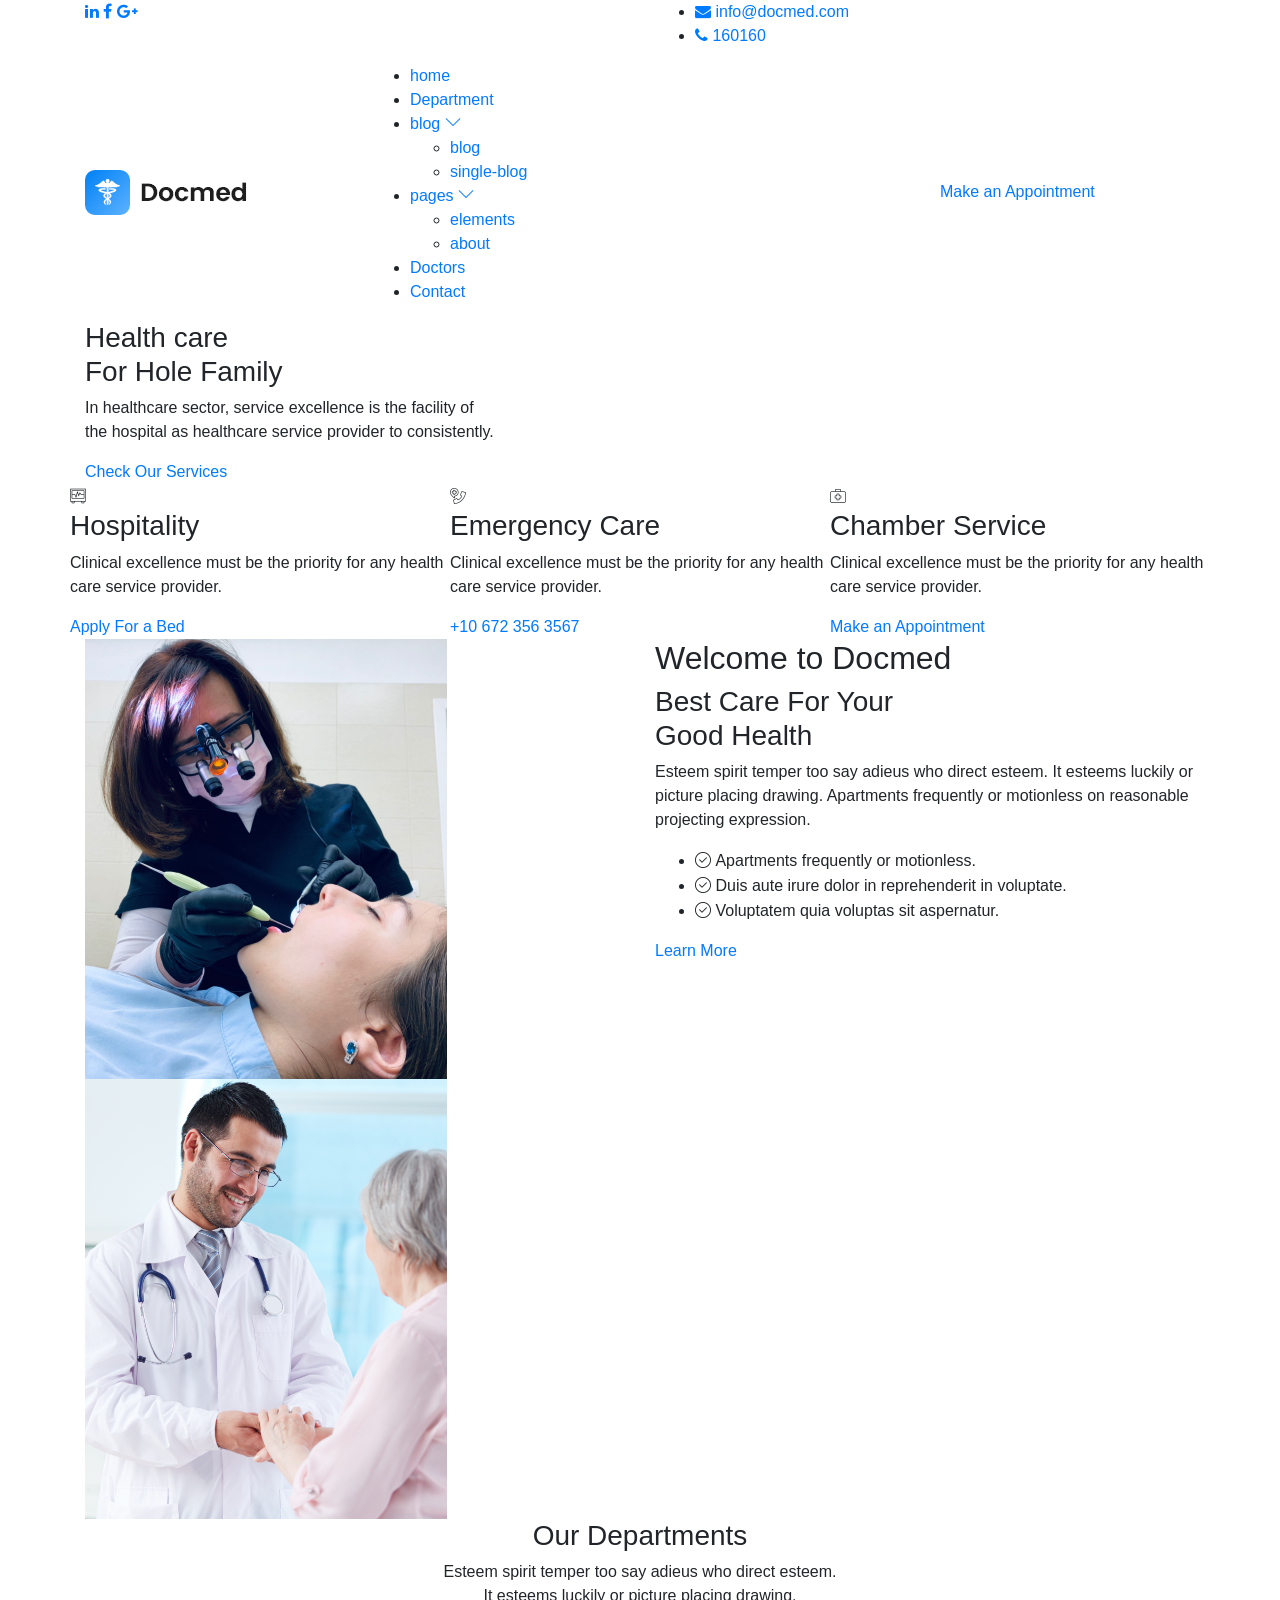
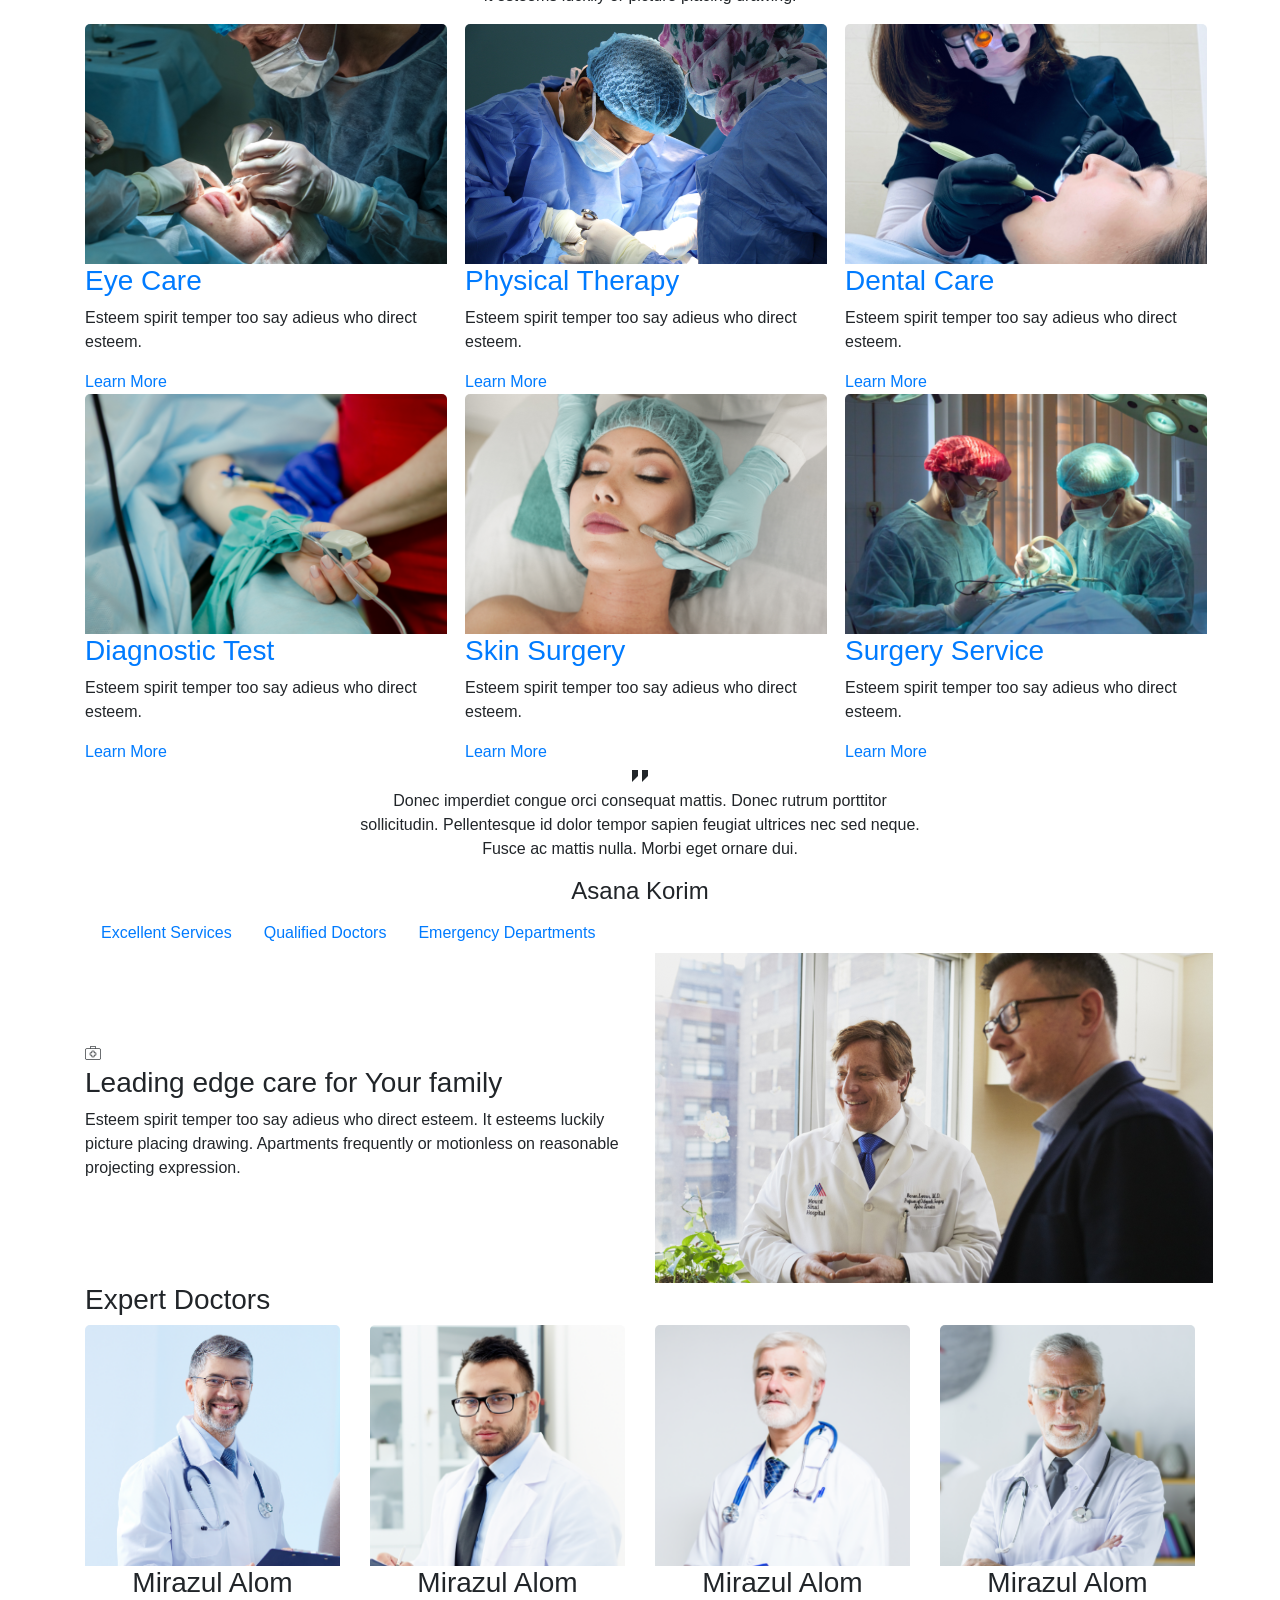
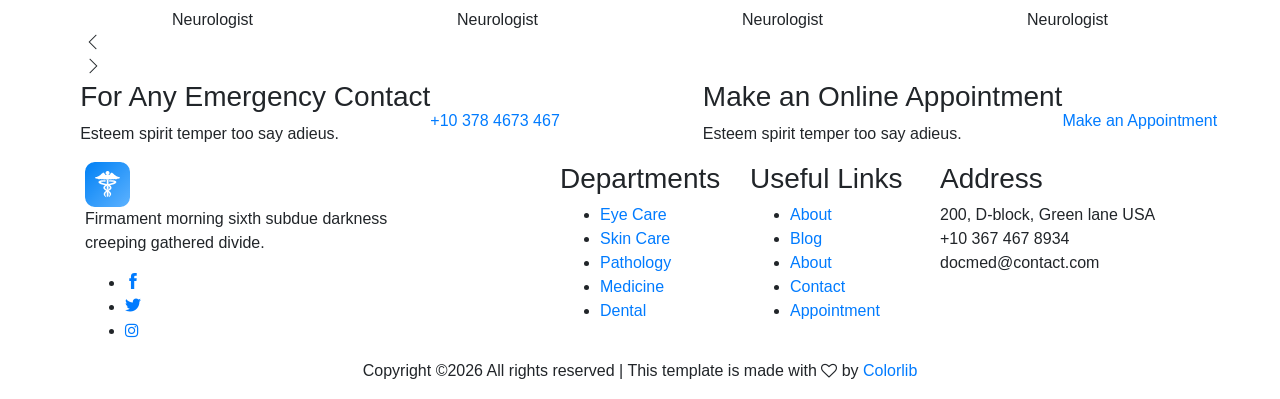
==== commit 89978fc7: "4" ====
--- a/index.html
+++ b/index.html
@@ -1,1688 +1,800 @@
 <!doctype html>
-<html lang="en" class="no-js">
-    <head>
-        <meta charset="utf-8">
-        <!--[if IE]><meta http-equiv='X-UA-Compatible' content='IE=edge,chrome=1'><![endif]-->
-        <meta name="viewport" content="width=device-width, initial-scale=1">
-        <title>Unik - Developed with love by TeslaThemes.com</title>
-        <meta name="description" content="">
-        <link rel="shortcut icon" href="/favicon.ico">
-
-        <link href='http://fonts.googleapis.com/css?family=Open+Sans:400,300,600,700,800|Varela' rel='stylesheet' type='text/css'>
-        <link rel="stylesheet" href="styles/screen.css">
-
-        <script src="scripts/components/require.js" data-main="scripts/options"></script>
-    </head>
-<body data-preloader="on">
-    <!--[if lt IE 9]>
-      <p class="browsehappy">You are using an <strong>outdated</strong> browser. Please <a href="http://browsehappy.com/">upgrade your browser</a> to improve your experience.</p>
-    <![endif]-->
-
-    <div id="home" data-smooth-scroll="on">
-        <section class="box-intro-large">
-            <div class="page-loader">
-                <div class="text-center">
-                    <h1 class="uppercase font-alpha no-margin loading-text">unik</h1>
-                </div>
-            </div>
-            <div class="intro-container" data-box-img="http://placehold.it/1980x800/999/aaa">
-                <div class="box-img"><span></span></div>
-                <div class="container">
-                    <div class="row">
-                        <div class="col-md-12">
-                            <div class="intro-logo">
-                                <a href="#"><img src="images/load.svg" data-src="images/logo-intro.png" alt="logo intro"></a>
-                            </div>
-                        </div>
-                    </div> <!-- /.row -->                        
-                </div> <!-- /.container -->
-
-                <div class="container intro-center">
-                    <div class="row">
-                        <div class="col-md-6 col-md-offset-3">
-                            <div class="text-center text-white">
-                                <h3 class="font-alpha"><b>Discuss Ideas, Make It Happen</b></h3>
-                                <img src="images/load.svg" data-src="images/cuz.png" alt="cuz">
-                                <h3 class="no-margin">We Know It Works</h3>
-                                <br>
-                                <p class="uppercase">Mauris vestibulum nulla et sapien praesent imperdiet justo at sem nullam tincid ultricies elit proin lectus ante fermentum sed bibendum ac rutrum</p>
-                            </div>
-                        </div>
-                    </div> <!-- /.row -->
-                </div>
-            </div>
-        </section>
-
-        <header class="main-header" data-sticky="true">
-            <section class="header-navbar bg-alpha" data-menu-scroll="true">
-                <div class="container">
-                    <div class="row">
-                        <div class="col-sm-2 col-xs-4">
-                            <figure class="identity">
-                            	<a href="index.html">
-                            		<img alt="Theme logo" src="images/logo.png">
-                            	</a>
-                            </figure>
-                        </div> <!-- /.col-2 -->
-                        <div class="col-sm-10 col-xs-8">
-                            <nav class="main-nav">
-                            	<a href="#" class="responsive-menu align-right"><i class="icon-333 font-2x text-white"></i></a>
-                            	<ul class="inline-list align-right uppercase"> 
-                            		<li>
-                            			<a href="#home">Home</a>
-                            			<ul>
-                            				<li>
-                            					<a href="home-two.html">Home multi-page</a>
-                            				</li>
-                            			</ul>
-                            		</li>
-                            		<li><a href="#intro">Intro</a></li>
-                            		<li><a href="#about">About</a></li>
-                            		<li><a href="#services">Services</a></li>
-                            		<li><a href="#team">Team</a></li>
-                            		<li><a href="#history">History</a></li>
-                            		<li><a href="#works">Works</a></li>
-                            		<li><a href="#prices">Prices</a></li>
-                            		<li><a href="#contact">Contact</a></li>
-                            		<li>
-                            			<a href="blog.html">Blog</a>
-                            			<ul>
-                            				<li>
-                            					<a href="blog-no-sidebar.html">Blog without sidebar</a>
-                            				</li>
-                            				<li>
-                            					<a href="single-blog.html">Blog post page</a>
-                            				</li>
-                            				<li>
-                            					<a href="single-blog-full.html">Blog post page two</a>
-                            				</li>
-                            			</ul>
-                            		</li>
-                            	</ul>
-                            </nav><!-- /.main-nav -->
-                        </div> <!-- /.col-10 -->
-                    </div> <!-- /.row -->
-                </div> <!-- /.container -->
-            </section> <!-- /.header-navbar -->
-        </header> <!-- /.main-header -->
-
-
-		<section id="intro" class="box">
-			<div class="container">
-				<div class="row">
-					<div class="col-md-12">
-						<div class="fancy-title text-center uppercase">
-							<h4 class="text-alpha">Hello & welcome</h4>
-							<h6 class="text-grey text-air">We are unik - explore our world</h6>
-						</div>
-					</div>
-				</div> <!-- /.row -->
-
-				<div class="row">
-					<div class="col-sm-4">
-						<div class="fancy-features text-right">
-							<div class="row row-fit">
-								<div class="col-xs-10">
-									<h6 class="uppercase font-alpha">Easy to customize</h6>
-									<p>Curabitur nulla odio bibendum sit amet facilisis sed
-									lobotis itd justo. Done csec sollicitudin facilisis</p>
-								</div>
-								<div class="col-xs-2">
-									<div class="featured-icon">
-										<figure class="shape-square">
-											<i class="icon-453 font-2x"></i>
-										</figure>
-									</div>
-								</div>
-							</div>					
-						</div> <!-- /.fancy-features -->
-
-						<div class="fancy-features text-right">
-							<div class="row row-fit">
-								<div class="col-xs-10">
-									<h6 class="uppercase font-alpha">Unlimited color options</h6>
-									<p>Curabitur nulla odio bibendum sit amet facilisis sed
-									lobotis itd justo. Done csec sollicitudin facilisis</p>
-								</div>
-								<div class="col-xs-2">
-									<div class="featured-icon">
-										<figure class="shape-square">
-											<i class="icon-259 font-2x"></i>
-										</figure>
-									</div>
-								</div>
-							</div>					
-						</div> <!-- /.fancy-features -->
-					</div> <!-- /.col-sm-4 -->
-					<div class="col-sm-4">
-						<div class="featured-logo">
-							<div class="bg-alpha shape-square"></div>
-						</div>
-					</div> <!-- /.col-sm-4 -->
-					<div class="col-sm-4">
-						<div class="fancy-features">
-							<div class="row row-fit">
-								<div class="col-xs-2">
-									<div class="featured-icon">
-										<figure class="shape-square">
-											<i class="icon-282 font-2x"></i>
-										</figure>
-									</div>
-								</div>
-								<div class="col-xs-10">
-									<h6 class="uppercase font-alpha">Built for responsive</h6>
-									<p>Curabitur nulla odio bibendum sit amet facilisis sed
-									lobotis itd justo. Done csec sollicitudin facilisis</p>
-								</div>
-							</div>					
-						</div> <!-- /.fancy-features -->
-
-						<div class="fancy-features">
-							<div class="row row-fit">
-								<div class="col-xs-2">
-									<div class="featured-icon">
-										<figure class="shape-square">
-											<i class="icon-467 font-2x"></i>
-										</figure>
-									</div>
-								</div>
-								<div class="col-xs-10">
-									<h6 class="uppercase font-alpha">24/7 live support</h6>
-									<p>Curabitur nulla odio bibendum sit amet facilisis sed
-									lobotis itd justo. Done csec sollicitudin facilisis</p>
-								</div>
-							</div>					
-						</div> <!-- /.fancy-features -->
-					</div> <!-- /.col-sm-4 -->
-				</div> <!-- /.row -->
-			</div> <!-- /.container -->
-		</section> <!-- /.box -->
-
-		<section class="box" data-box-img="http://placehold.it/1980x800/222/aaa">
-			<div class="box-img"><span></span></div>
-			<div class="container">
-				<div class="row">
-					<div class="col-md-12">
-						
-						<div class="promo-message text-center text-white">
-							<h6 class="uppercase">Let’s build your next dream project</h6>
-							<h4 class="font-alpha">We make our <span class="text-alpha">work look good</span> & have experience in <br>
-							the creation of brand identities for <span class="text-alpha">print & web</span>, with a difference.</h4>
-							<div class="space-3x"></div>
-							<a href="#" class="button-md bg-alpha uppercase">View case studies</a>
-						</div>
-					</div>
-				</div>
-			</div> <!-- /.container -->
-		</section> <!-- /.box -->
-
-		<section id="about" class="box">
-			<div class="container">
-				<div class="row">
-					<div class="col-md-12">
-						<div class="fancy-title text-center uppercase">
-							<h4 class="text-alpha">About unik agency</h4>
-							<h6 class="text-grey text-air">Lum elit sit amet est aenean dui</h6>
-						</div>
-						<div class="space-1x"></div>
-					</div>
-				</div> <!-- /.row -->
-				<div class="row">
-					<ul class="loop-features clean-list">
-						<li class="col-md-3 col-sm-6">
-							<div class="feature-item text-center">
-								<div class="featured-icon align-center">
-									<figure class="shape-square">
-										<a href="#"><i class="icon-259 font-2x"></i></a>
-									</figure>
-								</div>			
-								<h6 class="uppercase"><a href="#">Achievements</a></h6>
-								<p>Facilisis nulla de quam sed ipsum sed urab itur nulla odio de bibendum sit amd facs ed lobortis ld justo donec eso</p>
-								<hr class="hr-20 align-center">
-								<a href="#" class="font-beta uppercase text-alpha">Learn more</a>
-							</div>
-						</li>
-						<li class="col-md-3 col-sm-6">
-							<div class="feature-item text-center">
-								<div class="featured-icon align-center">
-									<figure class="shape-square">
-										<a href="#"><i class="icon-125 font-2x"></i></a>
-									</figure>
-								</div>			
-								<h6 class="uppercase"><a href="#">Clean Code</a></h6>
-								<p>Facilisis nulla de quam sed ipsum sed urab itur nulla odio de bibendum sit amd facs ed lobortis ld justo donec eso</p>
-								<hr class="hr-20 align-center">
-								<a href="#" class="font-beta uppercase text-alpha">Learn more</a>
-							</div>
-						</li>
-						<li class="col-md-3 col-sm-6">
-							<div class="feature-item text-center">
-								<div class="featured-icon align-center">
-									<figure class="shape-square">
-										<a href="#"><i class="icon-176 font-2x"></i></a>
-									</figure>
-								</div>			
-								<h6 class="uppercase"><a href="#">Retina Ready</a></h6>
-								<p>Facilisis nulla de quam sed ipsum sed urab itur nulla odio de bibendum sit amd facs ed lobortis ld justo donec eso</p>
-								<hr class="hr-20 align-center">
-								<a href="#" class="font-beta uppercase text-alpha">Learn more</a>
-							</div>
-						</li>
-						<li class="col-md-3 col-sm-6">
-							<div class="feature-item text-center">
-								<div class="featured-icon align-center">
-									<figure class="shape-square">
-										<a href="#"><i class="icon-453 font-2x"></i></a>
-									</figure>
-								</div>			
-								<h6 class="uppercase"><a href="#">Awesome Features</a></h6>
-								<p>Facilisis nulla de quam sed ipsum sed urab itur nulla odio de bibendum sit amd facs ed lobortis ld justo donec eso</p>
-								<hr class="hr-20 align-center">
-								<a href="#" class="font-beta uppercase text-alpha">Learn more</a>
-							</div>
-						</li>
-					</ul>
-				</div> <!-- /.row -->
-			</div> <!-- /.container -->
-		</section> <!-- /.box -->
-
-		<section class="box" data-box-img="http://placehold.it/1980x800/eee/aaa">
-			<div class="box-img"><span></span></div>
-			<div class="container">
-				<div class="row">
-					<div class="col-md-6">
-						<h6 class="font-alpha uppercase"><b>Introduction video</b></h6>
-						<hr class="hr-10">
-						<div class="space-1x"></div>
-						<div class="demo-video">
-							<iframe src="//player.vimeo.com/video/87701971" frameborder="0" webkitallowfullscreen mozallowfullscreen allowfullscreen></iframe>
-							<p>Ut molestie ultricies quam. Donec at sem. Praesent pretium. Maorbi quis nulla vehicula fel 
-							magnal Nam rutrum congue diam. Vestibulum non lorem.</p>
-						</div>
-					</div>
-
-					<div class="col-md-6">
-						<h6 class="font-alpha uppercase"><b>Skills we got</b></h6>
-						<hr class="hr-10">
-						<ul class="clean-list loop-progress-bar">
-								<li>
-									<h6 class="uppercase"><small>Web design</small></h6>
-									<div class="progress-bar-item" data-progress-bar='{"min": 0, "max": 100, "style": "percentage", "current": 90}'>
-										<span class="bg-alpha text-alpha show-progress"></span>
-										<span class="value-progress" data-progress-value="0%"></span>
-									</div>
-								</li>
-								<li>
-									<h6 class="uppercase"><small>Photography</small></h6>
-									<div class="progress-bar-item" data-progress-bar='{"min": 0, "max": 100, "style": "percentage", "current": 80}'>
-										<span class="bg-alpha text-alpha show-progress"></span>
-										<span class="value-progress" data-progress-value="0%"></span>
-									</div>
-								</li>
-								<li>
-									<h6 class="uppercase"><small>Mobile development</small></h6>
-									<div class="progress-bar-item" data-progress-bar='{"min": 0, "max": 100, "style": "percentage", "current": 95}'>
-										<span class="bg-alpha text-alpha show-progress"></span>
-										<span class="value-progress" data-progress-value="0%"></span>
-									</div>
-								</li>
-								<li>
-									<h6 class="uppercase"><small>Video production</small></h6>
-									<div class="progress-bar-item" data-progress-bar='{"min": 0, "max": 100, "style": "percentage", "current": 65}'>
-										<span class="bg-alpha text-alpha show-progress"></span>
-										<span class="value-progress" data-progress-value="0%"></span>
-									</div>
-								</li>
-								<li>
-									<h6 class="uppercase"><small>PHP</small></h6>
-									<div class="progress-bar-item" data-progress-bar='{"min": 0, "max": 100, "style": "percentage", "current": 50}'>
-										<span class="bg-alpha text-alpha show-progress"></span>
-										<span class="value-progress" data-progress-value="0%"></span>
-									</div>
-								</li>
-						</ul>
-					</div>
-				</div>
-			</div> <!-- /.container -->
-		</section> <!-- /.box -->
-
-		<section class="box">
-			<div class="container">
-				<div class="row">
-					<div class="col-xs-1"></div>
-					<ul class="clean-list loop-facts text-center">
-						<li class="col-md-2 col-xs-2 ">
-							<div class="featured-icon align-center">
-								<figure class="shape-square">
-									<a href="#"><i class="icon-393 font-2x"></i><span data-count-up="167"></span></a>
-								</figure>
-							</div>
-							<h6 class="uppercase"><small>Projects launched</small></h6>
-						</li>
-						<li class="col-md-2 col-xs-2 ">
-							<div class="featured-icon align-center">
-								<figure class="shape-square">
-									<a href="#"><i class="icon-502 font-2x"></i><span data-count-up="25"></span></a>
-								</figure>
-							</div>
-							<h6 class="uppercase"><small>Awards won</small></h6>
-						</li>
-						<li class="col-md-2 col-xs-2 ">
-							<div class="featured-icon align-center">
-								<figure class="shape-square">
-									<a href="#"><i class="icon-339 font-2x"></i><span data-count-up="98"></span></a>
-								</figure>
-							</div>
-							<h6 class="uppercase"><small>Proposals sent</small></h6>
-						</li>
-						<li class="col-md-2 col-xs-2 ">
-							<div class="featured-icon align-center">
-								<figure class="shape-square">
-									<a href="#"><i class="icon-119 font-2x"></i><span data-count-up="945"></span></a>
-								</figure>
-							</div>
-							<h6 class="uppercase"><small>Hours of work</small></h6>
-						</li>
-						<li class="col-md-2 col-xs-2 ">
-							<div class="featured-icon align-center">
-								<figure class="shape-square">
-									<a href="#"><i class="icon-128 font-2x"></i><span data-count-up="256"></span></a>
-								</figure>
-							</div>
-							<h6 class="uppercase"><small>Cups of coffee</small></h6>
-						</li>
-					</ul>
-				</div>
-			</div> <!-- /.container -->
-		</section> <!-- /.box -->
-
-		<section class="box" data-box-img="http://placehold.it/1980x800/222/aaa">
-			<div class="box-img"><span></span></div>
-			<div class="container">
-				<div class="row">
-					<div class="col-md-5 col-md-offset-1">
-						<div class="device-slider">
-							<div data-liquid="true">
-								<div class="layer" data-depth=".50" data-device-slider='{"slides":["http://placehold.it/400x800/222/aaa", "http://placehold.it/400x800/eee/aaa", "http://placehold.it/400x800/222/aaa", "http://placehold.it/400x800/eee/aaa"]}'></div>
-							</div>
-						</div>
-					</div>
-					<div class="col-md-5">
-						<div class="box-text text-white">
-							<h4 class="font-alpha"><b>UNiK</b> is Simply Awesome!</h4>
-							<h6 class="font-20">We are a team of experts who are <span class="text-alpha">Passionate</span> and 
-								<span class="text-alpha">Dedicated</span> to their every project.</h6>
-							<br>
-							
-							<div class="row">
-								<ul class="clean-list device-slider-nav">
-									<li class="col-xs-3">
-										<div class="featured-icon align-center">
-											<figure class="shape-square">
-												<a href="#"><i class="icon-292 font-2x"></i></a>
-											</figure>
-										</div>
-									</li>
-									<li class="col-xs-3">
-										<div class="featured-icon align-center">
-											<figure class="shape-square">
-												<a href="#"><i class="icon-502 font-2x"></i></a>
-											</figure>
-										</div>
-									</li>
-									<li class="col-xs-3">
-										<div class="featured-icon align-center">
-											<figure class="shape-square">
-												<a href="#"><i class="icon-473 font-2x"></i></a>
-											</figure>
-										</div>
-									</li>
-									<li class="col-xs-3">
-										<div class="featured-icon align-center">
-											<figure class="shape-square">
-												<a href="#"><i class="icon-512 font-2x"></i></a>
-											</figure>
-										</div>
-									</li>
-								</ul>
-							</div>
-
-							<br>
-
-							<h6 class="uppercase">Featured rich contents</h6>
-
-							<p>Curabitur nulla odio bibendum sit amet, facilisis sed lobortis id, just Donec ollicit
-							udin facil isis nulla. Dionec eget ligula. Cum sociis natoque penatibus et magnisn 
-							part dil urient. Suspendisse ullamcorper ornare.</p>
-							<br>
-							<a href="#" class="button-md button-outline text-white uppercase">Recent works</a>
-						</div>
-					</div>
-				</div>
-			</div> <!-- /.container -->
-		</section> <!-- /.box -->
-
-		<section id="services" class="box box-title">
-			<div class="container">
-				<div class="row">
-					<div class="col-md-12">
-						<div class="fancy-title text-center uppercase">
-							<h4 class="text-alpha">Services we offer</h4>
-							<h6 class="text-grey text-air">Lum elit sit amet est aenean dui</h6>
-						</div>
-					</div>
-				</div> <!-- /.row -->
-			</div> <!-- /.container -->
-		</section> <!-- /.box -->
-
-		<section class="box box-no-bottom" data-box-img="http://placehold.it/1980x800/eee/aaa">
-			<div class="box-img"><span></span></div>
-			<div class="container">
-				<div class="row">
-					<div class="col-md-12">
-						<div id="big-tabs-nav" class="slide-navigation align-center">
-							<ul class="inline-list">
-								<li>
-									<a href="#" class="bg-white" data-target="prev">
-										<i class="icon-110"></i>
-									</a>
-								</li>
-								<li>
-									<a href="#" class="bg-white" data-target="next">
-										<i class="icon-111"></i>
-									</a>
-								</li>
-							</ul>
-						</div>
-						<div class="big-tabs" data-sudo-slider='{"slideCount":5, "moveCount":1, "customLink":"#big-tabs-nav a, .big-tabs li", "continuous":true}'>
-							<ul class="clean-list">
-								<li data-target="4">
-									<div class="tab-item uppercase text-center">
-										<div class="shape-square bg-white">
-											<i class="icon-525 font-6x"></i>
-										</div>
-										<h6 class="font-alpha"><small>Video production</small></h6>
-									</div>
-								</li>
-								<li data-target="5">
-									<div class="tab-item uppercase text-center">
-										<div class="shape-square bg-white">
-											<i class="icon-79 font-6x"></i>
-										</div>
-										<h6 class="font-alpha"><small>Photography</small></h6>
-									</div>
-								</li>
-								<li data-target="1" class="active-big-tab">
-									<div class="tab-item uppercase text-center">
-										<div class="shape-square bg-white">
-											<i class="icon-282 font-6x"></i>
-										</div>
-										<h6 class="font-alpha"><small>Web Design</small></h6>
-									</div>
-								</li>
-								<li data-target="2">
-									<div class="tab-item uppercase text-center">
-										<div class="shape-square bg-white">
-											<i class="icon-19 font-6x"></i>
-										</div>
-										<h6 class="font-alpha"><small>iOS applications</small></h6>
-									</div>
-								</li>
-								<li data-target="3">
-									<div class="tab-item uppercase text-center">
-										<div class="shape-square bg-white">
-											<i class="icon-510 font-6x"></i>
-										</div>
-										<h6 class="font-alpha"><small>Social media</small></h6>
-									</div>
-								</li>
-							</ul>
-						</div>
-
-						<div class="big-tabs-content" data-sudo-slider='{"customLink":"#big-tabs-nav a, .big-tabs li", "continuous":true}'>
-							<ul class="inline-list">
-								<li class="row">
-									<div class="col-md-5">
-										<h4>Web Design & Development</h4>
-										<p>Ut molestie ultricies quam. Donec at sem. Praesent pretium. Maorbi quis nulla vehicula felsd laoreet. Sed ullamcorper arcu eul ante. Sed tempus tempor cild  Nulla vierra ultrices magnal Nam rutrum congue diam.</p>
-										<p>Sed do eiusmod tempor incididunt ut labore et dolore magna aliqua. Utdi eni ad minim veniam, quis nostrud exercitation ullamco laboris nisi ut aliquip exe commodo consequat. Duis aute irure dolor reprehenderit.</p>
-										<hr class="hr-10">
-										<a href="#" class="uppercase">Learn more</a>
-									</div>
-									<div class="col-md-7">
-										<figure class="text-center no-margin">
-											<img src="http://placehold.it/400x400/ddd/aaa" alt="big tabs">
-										</figure>
-									</div>
-								</li>
-								<li class="row">
-									<div class="col-md-7">
-										<figure class="text-center no-margin">
-											<img src="http://placehold.it/400x400/ddd/aaa" alt="big tabs">
-										</figure>
-									</div>
-									<div class="col-md-5">
-										<h4>Web Design & Development</h4>
-										<p>Ut molestie ultricies quam. Donec at sem. Praesent pretium. Maorbi quis nulla vehicula felsd laoreet. Sed ullamcorper arcu eul ante. Sed tempus tempor cild  Nulla vierra ultrices magnal Nam rutrum congue diam.</p>
-										<p>Sed do eiusmod tempor incididunt ut labore et dolore magna aliqua. Utdi eni ad minim veniam, quis nostrud exercitation ullamco laboris nisi ut aliquip exe commodo consequat. Duis aute irure dolor reprehenderit.</p>
-										<hr class="hr-10">
-										<a href="#" class="uppercase text-alpha">Learn more</a>
-									</div>
-								</li>
-								<li class="row">
-									<div class="col-md-5">
-										<h4>Web Design & Development</h4>
-										<p>Ut molestie ultricies quam. Donec at sem. Praesent pretium. Maorbi quis nulla vehicula felsd laoreet. Sed ullamcorper arcu eul ante. Sed tempus tempor cild  Nulla vierra ultrices magnal Nam rutrum congue diam.</p>
-										<p>Sed do eiusmod tempor incididunt ut labore et dolore magna aliqua. Utdi eni ad minim veniam, quis nostrud exercitation ullamco laboris nisi ut aliquip exe commodo consequat. Duis aute irure dolor reprehenderit.</p>
-										<hr class="hr-10">
-										<a href="#" class="uppercase text-alpha">Learn more</a>
-									</div>
-									<div class="col-md-7">
-										<figure class="text-center no-margin">
-											<img src="http://placehold.it/400x400/ddd/aaa" alt="big tabs">
-										</figure>
-									</div>
-								</li>
-								<li class="row">
-									<div class="col-md-5">
-										<h4>Web Design & Development</h4>
-										<p>Ut molestie ultricies quam. Donec at sem. Praesent pretium. Maorbi quis nulla vehicula felsd laoreet. Sed ullamcorper arcu eul ante. Sed tempus tempor cild  Nulla vierra ultrices magnal Nam rutrum congue diam.</p>
-										<p>Sed do eiusmod tempor incididunt ut labore et dolore magna aliqua. Utdi eni ad minim veniam, quis nostrud exercitation ullamco laboris nisi ut aliquip exe commodo consequat. Duis aute irure dolor reprehenderit.</p>
-										<hr class="hr-10">
-										<a href="#" class="uppercase text-alpha">Learn more</a>
-									</div>
-									<div class="col-md-7">
-										<figure class="text-center no-margin">
-											<img src="http://placehold.it/400x400/ddd/aaa" alt="big tabs">
-										</figure>
-									</div>
-								</li>
-								<li class="row">
-									<div class="col-md-5">
-										<h4>Web Design & Development</h4>
-										<p>Ut molestie ultricies quam. Donec at sem. Praesent pretium. Maorbi quis nulla vehicula felsd laoreet. Sed ullamcorper arcu eul ante. Sed tempus tempor cild  Nulla vierra ultrices magnal Nam rutrum congue diam.</p>
-										<p>Sed do eiusmod tempor incididunt ut labore et dolore magna aliqua. Utdi eni ad minim veniam, quis nostrud exercitation ullamco laboris nisi ut aliquip exe commodo consequat. Duis aute irure dolor reprehenderit.</p>
-										<hr class="hr-10">
-										<a href="#" class="uppercase text-alpha">Learn more</a>
-									</div>
-									<div class="col-md-7">
-										<figure class="text-center no-margin">
-											<img src="http://placehold.it/400x400/ddd/aaa" alt="big tabs">
-										</figure>
-									</div>
-								</li>
-							</ul>
-						</div>
-					</div>
-				</div> <!-- /.row -->
-			</div> <!-- /.container -->
-		</section> <!-- /.box -->
-
-		<section class="box box-title">
-			<div class="container">
-				<div class="row">
-					<div class="col-md-12">
-						<div class="fancy-title text-center uppercase">
-							<h4 class="text-alpha">Services Reviews</h4>
-							<h6 class="text-grey text-air">Our clients love us! read what they have to say</h6>
-						</div>
-					</div>
-				</div> <!-- /.row -->
-			</div> <!-- /.container -->
-		</section> <!-- /.box -->
-
-		<section class="box bg-alpha" data-box-img="http://placehold.it/1980x800/f00/aaa">
-			<div class="box-img"><span></span></div>
-			<div class="container">
-				<div class="row">
-					<div class="col-xs-10 col-xs-offset-1">
-						<div class="testimonials-loop text-white text-center" data-sudo-slider='{"customLink":"#testimonials-nav a", "continuous":true, "effect":"fadeOutIn"}'>
-							<ul class="clean-list">
-								<li>
-									<div class="testimonial-item">
-										<div class="align-center">
-											<figure>
-												<img src="images/load.svg" data-src="http://placehold.it/120x120/eee/aaa" alt="testimonial-img">
-											</figure>
-										</div>
-										<p>Molestie ultricies quam. Donec sem. Praesent pretium. Maorbi quis nulla vehicula felsd laoreet. Sed ullamcorper arcu ante sed ipsum tempus tempor orcide. Nulla vierra ultrices magnal Nam rutrum congue diam. Vestibulum non lorem. Aliquam ullamcorper sem.</p>
-										<hr class="hr-10 align-center bg-white">
-										<h6 class="uppercase font-alpha no-margin"><a href="#">Shawn Michael</a></h6>
-										<small class="uppercase">Ceo warnet tel</small>
-									</div>
-								</li>
-								<li>
-									<div class="testimonial-item">
-										<div class="align-center">
-											<figure>
-												<img src="images/load.svg" data-src="http://placehold.it/120x120/eee/aaa" alt="testimonial-img">
-											</figure>
-										</div>
-										<p>Molestie ultricies quam. Donec sem. Praesent pretium. Maorbi quis nulla vehicula felsd laoreet. Sed ullamcorper arcu ante sed ipsum tempus tempor orcide. Nulla vierra ultrices magnal Nam rutrum congue diam. Vestibulum non lorem. Aliquam ullamcorper sem.</p>
-										<hr class="hr-10 align-center bg-white">
-										<h6 class="uppercase font-alpha no-margin"><a href="#">Shawn Michael</a></h6>
-										<small class="uppercase">Ceo warnet tel</small>
-									</div>
-								</li>
-							</ul>
-						</div>
-						
-						<div id="testimonials-nav" class="slide-navigation align-center">
-							<ul class="inline-list">
-								<li>
-									<a href="#" class="text-white" data-target="prev">
-										<i class="icon-110"></i>
-									</a>
-								</li>
-								<li>
-									<a href="#" class="text-white" data-target="next">
-										<i class="icon-111"></i>
-									</a>
-								</li>
-							</ul>
-						</div>
-					</div>			
-				</div> <!-- /.row -->
-			</div> <!-- /.container -->
-		</section> <!-- /.box -->
-
-		<section class="box bg-black" data-box-img="http://placehold.it/1980x800/222/aaa">
-		<div class="box-img"><span></span></div>
-		<div class="container">
-			<div class="row">
-				<div class="col-md-12">
-					<div class="text-white text-center title-bottom">
-						<h4 class="font-alpha">Why Do You Choose <b>UNiK</b></h4>
-						<hr class="hr-10 bg-white align-center">
-						<h6 class="uppercase font-alpha">Duis sed nisl curabitur at nibh utac orci vitae dolor scelerisque blandit <br>
-							vestibulum erat nisl luctus iaculis consequat </h6>
-					</div>
-				</div>
-			</div> <!-- /.row -->
-
-			<div class="row">
-				<div class="col-md-6">
-					<figure class="text-center">
-						<img src="images/load.svg" data-src="http://placehold.it/500x400/aaa/ddd" alt="device">
-					</figure>
-				</div>
-				<div class="col-md-6">
-					<ul class="clean-list toggle-loop text-white">
-						<li>
-							<div class="toggle-item">
-								<input type="radio" name="toggle-loop" checked>
-								<h6 class="uppercase font-alpha bg-light-black"><i class="icon-502 bg-white"></i> Design with awesome features</h6>
-								<div>
-									<p>
-										Curabitur nulla odio bibendum sit amet, facilisis sed lobortis id, just Donec ollicitu
-										din facil isis nulla.  Donec eget ligula. Cum sociis natoque penatibus magnisn part 
-										diurl urient. Suspendisse ullamcorper ornlare.
-									</p>
-								</div>
-							</div>
-						</li>
-						<li>
-							<div class="toggle-item">
-								<input type="radio" name="toggle-loop">
-								<h6 class="uppercase font-alpha bg-light-black"><i class="icon-118 bg-white"></i> CROSS BROWSER SUPPORT</h6>
-								<div>
-									<p>
-										Curabitur nulla odio bibendum sit amet, facilisis sed lobortis id, just Donec ollicitu
-										din facil isis nulla.  Donec eget ligula. Cum sociis natoque penatibus magnisn part 
-										diurl urient. Suspendisse ullamcorper ornlare.
-									</p>
-								</div>
-							</div>
-						</li>
-						<li>
-							<div class="toggle-item">
-								<input type="radio" name="toggle-loop">
-								<h6 class="uppercase font-alpha bg-light-black"><i class="icon-467 bg-white"></i> LIFETIME SUPPORT FOR CLIENTS</h6>
-								<div>
-									<p>
-										Curabitur nulla odio bibendum sit amet, facilisis sed lobortis id, just Donec ollicitu
-										din facil isis nulla.  Donec eget ligula. Cum sociis natoque penatibus magnisn part 
-										diurl urient. Suspendisse ullamcorper ornlare.
-									</p>
-								</div>
-							</div>
-						</li>
-					</ul>
-				</div>
-			</div> <!-- /.row -->
-		</div> <!-- /.container -->
-		</section> <!-- /.box -->
-
-		<section id="team" class="box">
-			<div class="container">
-				<div class="row">
-					<div class="col-md-12">
-						<div class="fancy-title text-center uppercase">
-							<h4 class="text-alpha">Meet our team</h4>
-							<h6 class="text-grey text-air">Olum elit sit amet est aenean dui</h6>
-						</div>
-						<div class="space-1x"></div>
-					</div>
-				</div> <!-- /.row -->
-
-				<div class="row">
-					<ul class="clean-list team-loop text-center">
-						<li class="col-md-3 col-xs-6">
-							<div class="team-item">
-								<div class="team-front">
-									<div>
-										<img src="images/load.svg" data-src="http://placehold.it/400x400/222/aaa" alt="team one">
-									</div>
-									<h6 class="uppercase"><a href="#">Adam Henry</a></h6>
-								</div>
-								<div class="team-back bg-alpha text-white">
-									<a href="#"></a>
-									<h6 class="uppercase font-alpha">Adam Henry</h6>
-									<span class="uppercase">C.E.O</span>
-									<hr class="hr-10 bg-white align-center">
-									<p>Curabitur nulla odio bibendum sit amet facilisis sed lobortis id, just Donec ollic
-										itudin facil.</p>
-									<ul class="inline-list social-networks text-white align-center">									
-										<li class="facebook-network">
-											<a href="#"><i class="icon-182"></i></a>
-										</li>
-										<li class="twitter-network">
-											<a href="#"><i class="icon-510"></i></a>
-										</li>
-										<li class="linkedin-network">
-											<a href="#test"><i class="icon-297"></i></a>
-										</li>
-										<li class="dribbble-network">
-											<a href="#"><i class="icon-158"></i></a>
-										</li>
-									</ul>
-								</div>
-							</div>
-						</li>
-
-						<li class="col-md-3 col-xs-6">
-							<div class="team-item">
-								<div class="team-front">
-									<div>
-										<img src="images/load.svg" data-src="http://placehold.it/400x400/222/aaa" alt="team one">
-									</div>
-									<h6 class="uppercase"><a href="#">Diana Johnson</a></h6>
-								</div>
-								<div class="team-back bg-alpha text-white">
-									<a href="#"></a>
-									<h6 class="uppercase font-alpha">Diana Johnson</h6>
-									<span class="uppercase">designer</span>
-									<hr class="hr-10 bg-white align-center">
-									<p>Curabitur nulla odio bibendum sit amet facilisis sed lobortis id, just Donec ollic
-										itudin facil.</p>
-									<ul class="inline-list social-networks text-white align-center">									
-										<li class="facebook-network">
-											<a href="#"><i class="icon-182"></i></a>
-										</li>
-										<li class="twitter-network">
-											<a href="#"><i class="icon-510"></i></a>
-										</li>
-										<li class="linkedin-network">
-											<a href="#test"><i class="icon-297"></i></a>
-										</li>
-										<li class="dribbble-network">
-											<a href="#"><i class="icon-158"></i></a>
-										</li>
-									</ul>
-								</div>
-							</div>
-						</li>
-
-						<li class="col-md-3 col-xs-6">
-							<div class="team-item">
-								<div class="team-front">
-									<div>
-										<img src="images/load.svg" data-src="http://placehold.it/400x400/222/aaa" alt="team one">
-									</div>
-									<h6 class="uppercase"><a href="#">Robert Doe</a></h6>
-								</div>
-								<div class="team-back bg-alpha text-white">
-									<a href="#"></a>
-									<h6 class="uppercase font-alpha">Robert Doe</h6>
-									<span class="uppercase">Developer</span>
-									<hr class="hr-10 bg-white align-center">
-									<p>Curabitur nulla odio bibendum sit amet facilisis sed lobortis id, just Donec ollic
-										itudin facil.</p>
-									<ul class="inline-list social-networks text-white align-center">									
-										<li class="facebook-network">
-											<a href="#"><i class="icon-182"></i></a>
-										</li>
-										<li class="twitter-network">
-											<a href="#"><i class="icon-510"></i></a>
-										</li>
-										<li class="linkedin-network">
-											<a href="#test"><i class="icon-297"></i></a>
-										</li>
-										<li class="dribbble-network">
-											<a href="#"><i class="icon-158"></i></a>
-										</li>
-									</ul>
-								</div>
-							</div>
-						</li>
-
-						<li class="col-md-3 col-xs-6">
-							<div class="team-item">
-								<div class="team-front">
-									<div>
-										<img src="images/load.svg" data-src="http://placehold.it/400x400/222/aaa" alt="team one">
-									</div>
-									<h6 class="uppercase"><a href="#">Julia Brown</a></h6>
-								</div>
-								<div class="team-back bg-alpha text-white">
-									<a href="#"></a>
-									<h6 class="uppercase font-alpha">Julia Brown</h6>
-									<span class="uppercase">Blogger</span>
-									<hr class="hr-10 bg-white align-center">
-									<p>Curabitur nulla odio bibendum sit amet facilisis sed lobortis id, just Donec ollic
-										itudin facil.</p>
-									<ul class="inline-list social-networks text-white align-center">									
-										<li class="facebook-network">
-											<a href="#"><i class="icon-182"></i></a>
-										</li>
-										<li class="twitter-network">
-											<a href="#"><i class="icon-510"></i></a>
-										</li>
-										<li class="linkedin-network">
-											<a href="#test"><i class="icon-297"></i></a>
-										</li>
-										<li class="dribbble-network">
-											<a href="#"><i class="icon-158"></i></a>
-										</li>
-									</ul>
-								</div>
-							</div>
-						</li>
-
-					</ul>
-				</div> <!-- /.row -->
-			</div> <!-- /.container -->
-		</section> <!-- /.box -->
-
-		<section class="box bg-black arrow-box" data-box-img="http://placehold.it/1980x800/222/aaa">
-			<div class="box-img"><span></span></div>
-			<div class="container">
-				<div class="row">
-					<div class="col-md-12">
-						<div class="text-white text-center uppercase">
-							<h2 class="font-alpha"><b>One-page design <br> unlimited possibilities</b></h2>
-							<h5 class="font-alpha">Clean & modern template designed for your business!</h5>
-						</div>
-					</div>
-				</div> <!-- /.row -->
-			</div> <!-- /.container -->
-		</section> <!-- /.box -->
-
-		<section class="box box-buttons">
-			<div class="container">
-				<div class="row">
-					<div class="col-xs-6">
-						<a href="#" class="button-lg button-outline uppercase align-right button-min-value">Find out more</a>
-					</div>
-					<div class="col-xs-6">
-						<a href="#" class="button-lg bg-alpha uppercase button-min-value">Buy it now</a>
-					</div>
-				</div> <!-- /.row -->
-			</div> <!-- /.container -->
-		</section> <!-- /.box -->
-
-		<section id="history" class="box box-buttons" data-box-img="http://placehold.it/1980x800/eee/aaa">
-			<div class="box-img"><span></span></div>
-			<div class="container">
-				<div class="row">
-					<div class="col-md-12">
-						<div class="text-center title-bottom">
-							<h4 class="font-alpha text-alpha">A Look Back At Our History</h4>
-							<hr class="hr-10 align-center">
-							<h6 class="uppercase">Duis sed nisl curabitur at nibh utac orci vitae dolor scelerisque blandit</h6>
-						</div>
-					</div>
-				</div> <!-- /.row -->
-
-				<div class="row">
-					<ul class="clean-list clearfix timeline-loop">
-						<li class="col-md-12">
-							<span class="bg-white" data-year="2014"></span>
-							<div class="row">
-								<div class="col-sm-6">
-									<div class="timeline-item">
-										<h6 class="uppercase text-white" data-timeline-date="13 sep">Project delivering celebration</h6>
-										<div class="timeline-content">
-											<div class="row">
-												<div class="col-md-3 col-xs-3">
-													<figure class="text-center">
-														<img src="images/load.svg" data-src="http://placehold.it/400x400/222/aaa" alt="timeline image">
-													</figure>
-												</div>
-
-												<div class="col-md-9 col-xs-9">
-													<p>Curabitur nulla odio bibendum sit amet, facilisis sed idm
-														lobotis id justo. Done csec sollicitudin facilisis. Phasellus odio. Suspendisse scelerisque. Donec sit amet lorem vel quam commodo euismod. Duis sed nisl curabitur at nibh utac orci vitae dolor scelerisque blandit lobotis id justo nulla odio bibendum.</p>
-												</div>
-											</div>
-										</div>
-									</div>
-								</div>
-							</div>
-						</li>
-						<li class="col-md-12">
-							<div class="row">
-								<div class="col-sm-6  col-sm-offset-6">
-									<div class="timeline-item">
-										<h6 class="uppercase text-white" data-timeline-date="35 aug">Annual clients meeting [vehari]</h6>
-										<div class="timeline-content">
-											<div class="row">
-												<div class="col-md-3 col-sm-6 col-xs-3">
-													<figure class="text-center">
-														<img src="images/load.svg" data-src="http://placehold.it/400x400/222/aaa" alt="timeline image">
-													</figure>
-												</div>
-												<div class="col-md-3 col-sm-6 col-xs-3">
-													<figure class="text-center">
-														<img src="images/load.svg" data-src="http://placehold.it/400x400/222/aaa" alt="timeline image">
-													</figure>
-												</div>
-												<div class="col-md-3 col-sm-6 col-xs-3">
-													<figure class="text-center">
-														<img src="images/load.svg" data-src="http://placehold.it/400x400/222/aaa" alt="timeline image">
-													</figure>
-												</div>
-												<div class="col-md-3 col-sm-6 col-xs-3">
-													<figure class="text-center">
-														<img src="images/load.svg" data-src="http://placehold.it/400x400/222/aaa" alt="timeline image">
-													</figure>
-												</div>										
-											</div>
-										</div>
-									</div>
-								</div>
-							</div>
-						</li>
-						<li class="col-md-12">
-							<div class="row">
-								<div class="col-sm-6">
-									<div class="timeline-item">
-										<h6 class="uppercase text-white" data-timeline-date="10 feb">Project delivering celebration</h6>
-										<div class="timeline-content">
-											<div class="row">
-												<div class="col-md-3 col-xs-3">
-													<figure class="text-center">
-														<img src="images/load.svg" data-src="http://placehold.it/400x400/222/aaa" alt="timeline image">
-													</figure>
-												</div>
-
-												<div class="col-md-9 col-xs-9">
-													<p>Curabitur nulla odio bibendum sit amet, facilisis sed idm
-														lobotis id justo. Done csec sollicitudin facilisis. Phasellus odio. Suspendisse scelerisque. Donec sit amet lorem vel quam commodo euismod. Duis sed nisl curabitur at nibh utac orci vitae dolor scelerisque blandit lobotis id justo nulla odio bibendum.</p>
-												</div>
-											</div>
-										</div>
-									</div>
-								</div>
-							</div>
-						</li>
-					</ul>
-					<div class="align-center uppercase">
-						<a href=""><span class="bg-white" data-year="More"></span></a>
-					</div>
-				</div> <!-- /.row -->
-
-			</div> <!-- /.container -->
-		</section> <!-- /.box -->
-
-		<section class="box" data-box-img="http://placehold.it/1980x800/222/aaa">
-			<div class="box-img"><span></span></div>
-			<div class="container">
-				<div class="row">
-					<div class="col-md-12">
-						<div class="text-white">
-							<h6 class="uppercase">Featured case study</h6>
-							<h4 class="font-alpha no-margin">E-Commerce Solutions, Branding & Web Design</h4>
-							<hr class="hr-10 bg-white">
-							<p>Client:  <b>Teslathemes</b></p>
-							<div class="space-3x"></div>
-							<a href="#" class="button-lg bg-alpha uppercase">View details</a>
-						</div>
-					</div>
-				</div> <!-- /.row -->
-			</div> <!-- /.container -->
-		</section> <!-- /.box -->
-
-		<section id="works" class="box">
-			<div class="container">
-				<div class="row">
-					<div class="col-md-12">
-						<div class="fancy-title text-center uppercase">
-							<h4 class="text-alpha">Recent works</h4>
-							<h6 class="text-grey text-air">Lum elit sit amet est aenean dui</h6>
-						</div>
-					</div>
-				</div> <!-- /.row -->
-
-				<div class="row">
-					<div class="col-md-12">
-						<div class="space-3x"></div>
-						<div class="portfolio-filters uppercase clearfix">
-							<ul class="inline-list">
-								<li>
-									<label>
-										<input type="radio" name="isotope_filter" value="*" checked>
-										<span>Everything</span>
-									</label>
-								</li>
-								<li>
-									<label>
-										<input type="radio" name="isotope_filter" value=".web-design">
-										<span>Web design</span>
-									</label>
-								</li>
-								<li>
-									<label>
-										<input type="radio" name="isotope_filter" value=".artworks">
-										<span>Artworks</span>
-									</label>
-								</li>
-								<li>
-									<label>
-										<input type="radio" name="isotope_filter" value=".photography">
-										<span>Photography</span>
-									</label>
-								</li>
-							</ul>
-
-							<div class="sort-by">
-								<input type="checkbox" id="sort-by">
-								<label for="sort-by" class="uppercase"><span>Sort by <i class="icon-109 text-alpha"></i></span></label>
-
-								<ul class="clean-list">
-									<li>
-										<label>
-											<input type="radio" name="isotope_sort" value="name">
-											<span>Project name</span>
-										</label>
-									</li>
-									<li>
-										<label>
-											<input type="radio" name="isotope_sort" value="date">
-											<span>Publish Date</span>
-										</label>
-									</li>
-									<li>
-										<label>
-											<input type="radio" name="isotope_sort" value="type">
-											<span>File type</span>
-										</label>
-									</li>
-								</ul>
-							</div>
-						</div>
-					</div>
-				</div> <!-- /.row -->
-
-				<div class="row row-fit">
-					<ul class="clean-list portfolio-loop" data-masonry="li">
-						<li class="col-md-3 col-sm-4 col-xs-6 artworks">
-							<div class="portfolio-item text-center" data-portfolio-date="1" data-portfolio-type="video">
-								<figure>
-									<img src="images/load.svg" data-src="http://placehold.it/700x700/222/aaa" alt="portfolio image">
-								</figure>
-
-								<div class="portfolio-front">
-									<div class="bg-alpha">
-										<div class="featured-icon">
-											<figure class="shape-square">
-												<a href="http://placehold.it/700x700/222/aaa" class="bg-white zoom-img" data-strip-group="portfoliounik" data-strip-options="side: 'top'"><i class="icon-367 font-2x"></i></a>
-											</figure>
-										</div>
-									</div>
-									<div class="text-center uppercase bg-white">
-										<h6 class="no-margin font-alpha"><a href="#"><b>Business Identity</b></a></h6>
-										<span class="font-beta">Branding & identity</span>
-									</div>
-								</div>
-							</div>
-						</li>
-						<li class="col-md-3 col-sm-4 col-xs-6 photography  web-design">
-							<div class="portfolio-item text-center" data-portfolio-date="1" data-portfolio-type="web">
-								<figure>
-									<img src="images/load.svg" data-src="http://placehold.it/700x700/222/aaa" alt="portfolio image">
-								</figure>
-
-								<div class="portfolio-front">
-									<div class="bg-alpha">
-										<div class="featured-icon">
-											<figure class="shape-square">
-												<a href="http://vimeo.com/49581518" class="bg-white zoom-img" data-strip-group="portfoliounik" data-strip-options="side: 'top'"><i class="icon-367 font-2x"></i></a>
-											</figure>
-										</div>
-									</div>
-									<div class="text-center uppercase bg-white">
-										<h6 class="no-margin font-alpha"><a href="#"><b>Video infographics</b></a></h6>
-										<span class="font-beta">Branding & identity</span>
-									</div>
-								</div>
-							</div>
-						</li>
-						<li class="col-md-3 col-sm-4 col-xs-6">
-							<div class="portfolio-item text-center" data-portfolio-date="1" data-portfolio-type="web">
-								<figure>
-									<img src="images/load.svg" data-src="http://placehold.it/700x700/222/aaa" alt="portfolio image">
-								</figure>
-
-								<div class="portfolio-front">
-									<div class="bg-alpha">
-										<div class="featured-icon">
-											<figure class="shape-square">
-												<a href="http://placehold.it/700x700/222/aaa" class="bg-white zoom-img" data-strip-group="portfoliounik" data-strip-options="side: 'top'"><i class="icon-367 font-2x"></i></a>
-											</figure>
-										</div>
-									</div>
-									<div class="text-center uppercase bg-white">
-										<h6 class="no-margin font-alpha"><a href="#"><b>Gifts and envelops</b></a></h6>
-										<span class="font-beta">Branding & identity</span>
-									</div>
-								</div>
-							</div>
-						</li>
-						<li class="col-md-3 col-sm-4 col-xs-6 photography artwork">
-							<div class="portfolio-item text-center" data-portfolio-date="1" data-portfolio-type="web">
-								<figure>
-									<img src="images/load.svg" data-src="http://placehold.it/700x700/222/aaa" alt="portfolio image">
-								</figure>
-
-								<div class="portfolio-front">
-									<div class="bg-alpha">
-										<div class="featured-icon">
-											<figure class="shape-square">
-												<a href="http://placehold.it/700x700/222/aaa" class="bg-white zoom-img" data-strip-group="portfoliounik" data-strip-options="side: 'top'"><i class="icon-367 font-2x"></i></a>
-											</figure>
-										</div>
-									</div>
-									<div class="text-center uppercase bg-white">
-										<h6 class="no-margin font-alpha"><a href="#"><b>Marketing guinness</b></a></h6>
-										<span class="font-beta">Branding & identity</span>
-									</div>
-								</div>
-							</div>
-						</li>
-						<li class="col-md-3 col-sm-4 col-xs-6 web-design">
-							<div class="portfolio-item text-center" data-portfolio-date="1" data-portfolio-type="web">
-								<figure>
-									<img src="images/load.svg" data-src="http://placehold.it/700x700/222/aaa" alt="portfolio image">
-								</figure>
-
-								<div class="portfolio-front">
-									<div class="bg-alpha">
-										<div class="featured-icon">
-											<figure class="shape-square">
-												<a href="http://placehold.it/700x700/222/aaa" class="bg-white zoom-img" data-strip-group="portfoliounik" data-strip-options="side: 'top'"><i class="icon-367 font-2x"></i></a>
-											</figure>
-										</div>
-									</div>
-									<div class="text-center uppercase bg-white">
-										<h6 class="no-margin font-alpha"><a href="#"><b>Mobile App</b></a></h6>
-										<span class="font-beta">Branding & identity</span>
-									</div>
-								</div>
-							</div>
-						</li>
-						<li class="col-md-3 col-sm-4 col-xs-6 photography web-design">
-							<div class="portfolio-item text-center" data-portfolio-date="1" data-portfolio-type="web">
-								<figure>
-									<img src="images/load.svg" data-src="http://placehold.it/700x700/222/aaa" alt="portfolio image">
-								</figure>
-
-								<div class="portfolio-front">
-									<div class="bg-alpha">
-										<div class="featured-icon">
-											<figure class="shape-square">
-												<a href="http://placehold.it/700x700/222/aaa" class="bg-white zoom-img" data-strip-group="portfoliounik" data-strip-options="side: 'top'"><i class="icon-367 font-2x"></i></a>
-											</figure>
-										</div>
-									</div>
-									<div class="text-center uppercase bg-white">
-										<h6 class="no-margin font-alpha"><a href="#"><b>Business cards</b></a></h6>
-										<span class="font-beta">Branding & identity</span>
-									</div>
-								</div>
-							</div>
-						</li>
-						<li class="col-md-3 col-sm-4 col-xs-6 artworks photography">
-							<div class="portfolio-item text-center" data-portfolio-date="1" data-portfolio-type="web">
-								<figure>
-									<img src="images/load.svg" data-src="http://placehold.it/700x700/222/aaa" alt="portfolio image">
-								</figure>
-
-								<div class="portfolio-front">
-									<div class="bg-alpha">
-										<div class="featured-icon">
-											<figure class="shape-square">
-												<a href="https://www.youtube.com/watch?v=fGnztBGg0vI" class="bg-white zoom-img" data-strip-group="portfoliounik" data-strip-options="side: 'top'"><i class="icon-367 font-2x"></i></a>
-											</figure>
-										</div>
-									</div>
-									<div class="text-center uppercase bg-white">
-										<h6 class="no-margin font-alpha"><a href="#"><b>Creative design</b></a></h6>
-										<span class="font-beta">sBranding & identity</span>
-									</div>
-								</div>
-							</div>
-						</li>
-						<li class="col-md-3 col-sm-4 col-xs-6 photography web-design artworks">
-							<div class="portfolio-item text-center" data-portfolio-date="22" data-portfolio-type="aweb">
-								<figure>
-									<img src="images/load.svg" data-src="http://placehold.it/700x700/222/aaa" alt="portfolio image">
-								</figure>
-
-								<div class="portfolio-front">
-									<div class="bg-alpha">
-										<div class="featured-icon">
-											<figure class="shape-square">
-												<a href="http://placehold.it/700x700/222/aaa" class="bg-white zoom-img" data-strip-group="portfoliounik" data-strip-options="side: 'top'"><i class="icon-367 font-2x"></i></a>
-											</figure>
-										</div>
-									</div>
-									<div class="text-center uppercase bg-white">
-										<h6 class="no-margin font-alpha"><a href="#"><b>Posters and banners</b></a></h6>
-										<span class="font-beta">111Branding & identity</span>
-									</div>
-								</div>
-							</div>
-						</li>
-					</ul>
-				</div> <!-- /.row -->
-			</div> <!-- /.container -->
-		</section> <!-- /.box -->
-
-		<section class="box bg-black" data-box-img="http://placehold.it/1980x800/222/aaa">
-			<div class="box-img"><span></span></div>
-			<div class="container">
-				<div class="row">
-					<div class="col-md-12">
-						<div class="text-white text-center">
-							<h4 class="font-alpha"><b>Are You Impressed By Our Work?</b></h4>
-							<h5 class="no-margin font-alpha font-20">Durabitur commodo ras non urna mauris mollis auctor proin laoreet</h5>
-							<div class="space-4x"></div>
-							<a href="#" class="button-lg text-white button-outline uppercase button-min-value">Purchase now</a>
-							&nbsp;
-							&nbsp;
-							&nbsp;
-							<a href="#" class="button-lg bg-alpha uppercase button-min-value">Get in touch</a>
-							<div class="space-3x"></div>
-						</div>
-					</div>
-				</div> <!-- /.row -->
-			</div> <!-- /.container -->
-		</section> <!-- /.box -->
-
-		<section class="box box-sep">
-			<div class="container">
-				<div class="row">
-					<div class="col-md-12">
-						<div class="text-center">
-							<h4 class="font-alpha">Clients We’ve Worked So Far</h4>
-							<hr class="hr-10 align-center">
-							<div class="spcae-2x"></div>
-						</div>
-					</div>
-				</div> <!-- /.row -->
-
-				<div class="row">
-					<ul class="clean-list partner-loop">
-						<li class="col-md-05">
-							<div class="partner-item bg-light-grey text-center">
-								<a href="#"><img src="images/load.svg" data-src="http://placehold.it/200x80/222/aaa" alt="partner 1"></a>
-							</div>
-						</li>
-						<li class="col-md-05">
-							<div class="partner-item bg-light-grey text-center">
-								<a href="#"><img src="images/load.svg" data-src="http://placehold.it/200x80/222/aaa" alt="partner 2"></a>
-							</div>
-						</li>
-						<li class="col-md-05">
-							<div class="partner-item bg-light-grey text-center">
-								<a href="#"><img src="images/load.svg" data-src="http://placehold.it/200x80/222/aaa" alt="partner 3"></a>
-							</div>
-						</li>
-						<li class="col-md-05">
-							<div class="partner-item bg-light-grey text-center">
-								<a href="#"><img src="images/load.svg" data-src="http://placehold.it/200x80/222/aaa" alt="partner 4"></a>
-							</div>
-						</li>
-						<li class="col-md-05">
-							<div class="partner-item bg-light-grey text-center">
-								<a href="#"><img src="images/load.svg" data-src="http://placehold.it/200x80/222/aaa" alt="partner 5"></a>
-							</div>
-						</li>
-					</ul>
-				</div> <!-- /.row -->
-				
-				<div class="row">
-					<div class="col-md-12">
-						<div class="text-center text-grey">
-							<br>
-							<br>
-							<p>Ut molestie ultricies quam. Donec at sem. Praesent pretium. Maorbi quis nulla vehicula felsd laoreet. Sed ullamcorper arcuSed tempus <br>
-							tempor cild  Nulla vierra ultrices magnal Nam rutrum congue diam. Sed do eiusmod tempor incididunt ut labore</p>
-						</div>
-					</div>
-				</div> <!-- /.row -->
-
-			</div> <!-- /.container -->
-		</section> <!-- /.box -->
-
-		<section id="prices" class="box">
-			<div class="container">
-				<div class="row">
-					<div class="col-md-12">
-						<div class="fancy-title text-center uppercase">
-							<h4 class="text-alpha">Packages detail</h4>
-							<h6 class="text-grey text-air">Lum elit sit amet est aenean dui</h6>
-						</div>
-					</div>
-				</div> <!-- /.row -->
-
-				<div class="row">
-					<div class="space-2x"></div>
-					<ul class="clean-list pricing-table">
-						<li class="col-md-4">
-							<div class="pricing-item">
-								<div class="uppercase pricing-title text-center">
-									<h4 class="font-alpha no-margin">Silver pack</h4>
-									<h6 class="no-margin font--1x text-grey">for individuals / freelancers</h6>
-								</div>
-
-								<div class="featured-icon align-center text-white">
-									<figure class="shape-square">
-										<a href="#" class="bg-beta"><i class="icon-416 font-2x"></i></a>
-									</figure>
-								</div>
-
-								<div class="pricing-price uppercase text-center">
-									<h2 class="font-alpha no-margin"><b>$39</b></h2>
-									<h6 class="no-margin font--1x text-grey">Per month</h6>
-								</div>
-
-								<ul class="clean-list align-center fancy-list">
-									<li><i class="icon-100 font--2x bg-beta text-white"></i>Limited Access With 10 Logins</li>
-									<li><i class="icon-100 font--2x bg-beta text-white"></i>50 Form Submissions</li>
-									<li><i class="icon-100 font--2x bg-beta text-white"></i>200 Bonus Points For members</li>
-									<li><i class="icon-100 font--2x bg-beta text-white"></i>Tiny File Storage</li>
-									<li><i class="icon-100 font--2x bg-beta text-white"></i>Limited Support / 20 Chats</li>
-									<li><i class="icon-100 font--2x bg-beta text-white"></i>500 GB Cloud Storage Access</li>
-								</ul>
-
-								<div class="text-center">
-									<a href="#" class="button-lg bg-alpha uppercase">Buy now</a>
-								</div>
-
-							</div>
-						</li>
-
-						<li class="col-md-4">
-							<div class="pricing-item best-choose">
-								<div class="uppercase pricing-title text-center">
-									<h4 class="font-alpha no-margin">Gold pack</h4>
-									<h6 class="no-margin font--1x text-grey">for small companies</h6>
-								</div>
-
-								<div class="featured-icon align-center text-white">
-									<figure class="shape-square">
-										<a href="#" class="bg-alpha"><i class="icon-234 font-2x"></i></a>
-									</figure>
-								</div>
-
-								<div class="pricing-price uppercase text-center">
-									<h2 class="font-alpha no-margin"><b>$59</b></h2>
-									<h6 class="no-margin font--1x text-grey">Per month</h6>
-								</div>
-
-								<ul class="clean-list align-center fancy-list">
-									<li><i class="icon-100 font--2x bg-alpha text-white"></i>UnLimited Access UnLimited Logins</li>
-									<li><i class="icon-100 font--2x bg-alpha text-white"></i>1000 Form Submissions</li>
-									<li><i class="icon-100 font--2x bg-alpha text-white"></i>10000 Bonus Points For Members</li>
-									<li><i class="icon-100 font--2x bg-alpha text-white"></i>Large File Storage</li>
-									<li><i class="icon-100 font--2x bg-alpha text-white"></i>UnLimited Support / 200 Chats</li>
-									<li><i class="icon-100 font--2x bg-alpha text-white"></i>5 TB Cloud Storage Access</li>
-								</ul>
-
-								<div class="text-center">
-									<a href="#" class="button-lg bg-alpha uppercase">Buy now</a>
-								</div>
-
-							</div>
-						</li>
-
-						<li class="col-md-4">
-							<div class="pricing-item">
-								<div class="uppercase pricing-title text-center">
-									<h4 class="font-alpha no-margin">Dimond pack</h4>
-									<h6 class="no-margin font--1x text-grey">for large enterprises</h6>
-								</div>
-
-								<div class="featured-icon align-center text-white">
-									<figure class="shape-square">
-										<a href="#" class="bg-beta"><i class="icon-393 font-2x"></i></a>
-									</figure>
-								</div>
-
-								<div class="pricing-price uppercase text-center">
-									<h2 class="font-alpha no-margin"><b>$89</b></h2>
-									<h6 class="no-margin font--1x text-grey">Per month</h6>
-								</div>
-
-								<ul class="clean-list align-center fancy-list">
-									<li><i class="icon-100 font--2x bg-beta text-white"></i>UnLimited Access UnLimited Logins</li>
-									<li><i class="icon-100 font--2x bg-beta text-white"></i>5000 Form Submissions</li>
-									<li><i class="icon-100 font--2x bg-beta text-white"></i>50000 Bonus Points For Members</li>
-									<li><i class="icon-100 font--2x bg-beta text-white"></i>Large File Storage</li>
-									<li><i class="icon-100 font--2x bg-beta text-white"></i>UnLimited Support / 1000 Chats</li>
-									<li><i class="icon-100 font--2x bg-beta text-white"></i>20 TB Cloud Storage Access</li>
-								</ul>
-
-								<div class="text-center">
-									<a href="#" class="button-lg bg-alpha uppercase">Buy now</a>
-								</div>
-
-							</div>
-						</li>
-						
-					</ul>
-				</div> <!-- /.row -->
-
-			</div> <!-- /.container -->
-		</section> <!-- /.box -->
-
-		<section class="box" data-box-img="http://placehold.it/1980x800/222/aaa">
-			<div class="box-img"><span></span></div>
-			<div class="container">
-				<div class="row">
-					<div class="col-md-12">
-						<div class="twitter-feed-meta text-center text-white">
-							<div class="featured-icon align-center">
-								<figure class="shape-square">
-									<a href="#" data-target="next"><i class="icon-510 font-2x text-white"></i></a>
-								</figure>
-							</div>
-							<h6 class="uppercase">Latest from twitter</h6>
-							<hr class="hr-10 align-center">
-						</div>
-					</div>
-				</div> <!-- /.row -->
-				<div class="row">
-					<div class="col-md-10 col-md-offset-1">
-						<div class="twitter-loop text-white text-center" data-sudo-slider='{"customLink":".twitter-feed-meta a", "continuous":true, "effect":"fadeOutIn"}'>
-							<ul class="clean-list">
-								<li>
-									<div class="twitter-item">
-										<p>Facilisis sed lobortis id just Donec ollicitudin facil isis nulla.  Donec eget ligula. Cum sociis natoque penatibus et magnisn part dil urient. Suspendisse ullamcorper ornare. Etiam gravida. Morbi nec nulla. <a href="http://buff.ly/1yZgsBn" class="text-alpha">http://buff.ly/1yZgsBn</a></p>
-									</div>
-								</li>
-								<li>
-									<div class="twitter-item">
-										<p>Molestie ultricies quam. Donec sem. Praesent pretium. Maorbi quis nulla vehicula felsd laoreet. Sed ullamcorper arcu ante sed ipsum tempus tempor orcide. Nulla vierra ultrices magnal Nam rutrum congue diam. Vestibulum non lorem. Aliquam ullamcorper sem. <a href="http://buff.ly/1yZgsBn" class="text-alpha">http://buff.ly/1yZgsBn</a></p>
-									</div>
-								</li>
-							</ul>
-						</div>
-					</div>
-				</div> <!-- /.row -->
-
-				<div class="row">
-					<div class="col-md-12">
-						<div class="text-center">
-							<div class="space-2x"></div>
-							<a href="#" class="button-md button-outline text-white uppercase">Follow us</a>
-						</div>
-					</div>
-				</div> <!-- /.row -->
-			</div> <!-- /.container -->
-		</section> <!-- /.box -->
-
-		<section id="contact" class="box">
-			<div class="container">
-				<div class="row">
-					<div class="col-md-12">
-						<div class="fancy-title text-center uppercase">
-							<h4 class="text-alpha">Contact unik</h4>
-							<h6 class="text-grey text-air">Lum elit sit amet est aenean dui</h6>
-						</div>
-					</div>
-				</div> <!-- /.row -->
-
-				<div class="row">
-					<div class="col-md-10 col-md-offset-1">
-						<div class="space-2x"></div>
-						<h6 class="font-alpha uppercase text-center"><b>Send us your thoughts</b></h6>
-						<hr class="hr-10 align-center">
-						<form action="#" class="slim-form full-inputs row">
-							<p class="col-md-4">
-								<input type="text" name="name">
-								<span class="uppercase font-beta text-beta">Your name</span>
-							</p>
-							<p class="col-md-4">
-								<input type="email" name="email">
-								<span class="uppercase font-beta text-beta">Your email</span>
-							</p>
-							<p class="col-md-4">
-								<input type="text" name="subject">
-								<span class="uppercase font-beta text-beta">Subject</span>
-							</p>
-							<p class="col-md-12">
-								<textarea name="message"></textarea>
-								<span class="uppercase font-beta text-beta">Your message</span>
-							</p>
-							<p class="col-md-12">
-								<button class="button-lg button-outline make-full uppercase">Send message</button>
-							</p>
-						</form>
-					</div>
-				</div> <!-- /.row -->
-
-				<div class="row">
-					<div class="col-md-12">
-						<div class="space-4x"></div>
-						<div class="vector-map">
-							<div class="map"></div>
-						</div>
-					</div>
-				</div> <!-- /.row -->
-			</div> <!-- /.container -->
-		</section> <!-- /.box -->
-
-		<footer class="main-footer">
-			<section class="footer-social bg-alpha">
-				<div class="container">
-					<div class="row">
-						<div class="col-md-12">
-							<ul class="inline-list social-networks align-center text-white">
-								<li class="facebook-network">
-									<a href="#facebook"><i class="icon-182"></i></a>
-								</li>
-								<li class="instagram-network">
-									<a href="#instagram"><i class="icon-271"></i></a>
-								</li>
-								<li class="twitter-network">
-									<a href="#twitter"><i class="icon-510"></i></a>
-								</li>
-								<li class="youtube-network">
-									<a href="#youtube"><i class="icon-548"></i></a>
-								</li>
-								<li class="vimeo-network">
-									<a href="#vimeo"><i class="icon-526"></i></a>
-								</li>
-								<li class="dribbble-network">
-									<a href="#dribbble"><i class="icon-158"></i></a>
-								</li>
-							</ul>
-						</div>
-					</div> <!-- /.row -->
-				</div> <!-- /.container -->
-			</section> <!-- /.footer-social  -->
-
-			<section class="footer-menu-box">
-				<div class="container">
-					<div class="row">
-						<div class="col-md-12">
-							<ul class="inline-list footer-menu align-center uppercase">
-									<li>
-										<a href="#">Home</a>
-									</li>
-									<li>
-										<a href="#">Intro</a>
-									</li>
-									<li>
-										<a href="#">About</a>
-									</li>
-									<li>
-										<a href="#">Services</a>
-									</li>
-									<li>
-										<a href="#">Team</a>
-									</li>
-									<li>
-										<a href="#">History</a>
-									</li>
-									<li>
-										<a href="#">Works</a>
-									</li>
-									<li>
-										<a href="#">Prices</a>
-									</li>
-									<li>
-										<a href="#">Contact</a>
-									</li>
-									<li>
-										<a href="#">Blog</a>
-									</li>
-							</ul>
-						</div>
-					</div> <!-- /.row -->
-				</div> <!-- /.container -->
-			</section> <!-- /.footer-menu -->
-
-			<section class="footer-copyright">
-				<div class="container">
-					<div class="row">
-						<div class="col-md-12">
-							<p class="copyright align-center text-center uppercase">
-								<span>copyright 2014 </span>
-								<a href="#">Unik </a>
-								<span> designed by </span>
-								<a href="http://teslathemes.com">Teslathemes</a>	
-							</p>
-						</div>
-					</div> <!-- /.row -->
-				</div> <!-- /.container -->
-			</section> <!-- /.footer-copyright -->
-		</footer> <!-- /.main-footer -->
-
-	</div> <!-- /#home -->
-	
+<html class="no-js" lang="zxx">
+
+<head>
+    <meta charset="utf-8">
+    <meta http-equiv="x-ua-compatible" content="ie=edge">
+    <title>Docmed</title>
+    <meta name="description" content="">
+    <meta name="viewport" content="width=device-width, initial-scale=1">
+
+    <!-- <link rel="manifest" href="site.webmanifest"> -->
+    <link rel="shortcut icon" type="image/x-icon" href="img/favicon.png">
+    <!-- Place favicon.ico in the root directory -->
+
+    <!-- CSS here -->
+    <link rel="stylesheet" href="css/bootstrap.min.css">
+    <link rel="stylesheet" href="css/owl.carousel.min.css">
+    <link rel="stylesheet" href="css/magnific-popup.css">
+    <link rel="stylesheet" href="css/font-awesome.min.css">
+    <link rel="stylesheet" href="css/themify-icons.css">
+    <link rel="stylesheet" href="css/nice-select.css">
+    <link rel="stylesheet" href="css/flaticon.css">
+    <link rel="stylesheet" href="css/gijgo.css">
+    <link rel="stylesheet" href="css/animate.css">
+    <link rel="stylesheet" href="css/slicknav.css">
+    <link rel="stylesheet" href="css/style.css">
+    <!-- <link rel="stylesheet" href="css/responsive.css"> -->
+</head>
+
+<body>
+    <!--[if lte IE 9]>
+            <p class="browserupgrade">You are using an <strong>outdated</strong> browser. Please <a href="https://browsehappy.com/">upgrade your browser</a> to improve your experience and security.</p>
+        <![endif]-->
+
+    <!-- header-start -->
+    <header>
+        <div class="header-area ">
+            <div class="header-top_area">
+                <div class="container">
+                    <div class="row">
+                        <div class="col-xl-6 col-md-6 ">
+                            <div class="social_media_links">
+                                <a href="#">
+                                    <i class="fa fa-linkedin"></i>
+                                </a>
+                                <a href="#">
+                                    <i class="fa fa-facebook"></i>
+                                </a>
+                                <a href="#">
+                                    <i class="fa fa-google-plus"></i>
+                                </a>
+                            </div>
+                        </div>
+                        <div class="col-xl-6 col-md-6">
+                            <div class="short_contact_list">
+                                <ul>
+                                    <li><a href="#"> <i class="fa fa-envelope"></i> info@docmed.com</a></li>
+                                    <li><a href="#"> <i class="fa fa-phone"></i> 160160</a></li>
+                                </ul>
+                            </div>
+                        </div>
+                    </div>
+                </div>
+            </div>
+            <div id="sticky-header" class="main-header-area">
+                <div class="container">
+                    <div class="row align-items-center">
+                        <div class="col-xl-3 col-lg-2">
+                            <div class="logo">
+                                <a href="index.html">
+                                    <img src="img/logo.png" alt="">
+                                </a>
+                            </div>
+                        </div>
+                        <div class="col-xl-6 col-lg-7">
+                            <div class="main-menu  d-none d-lg-block">
+                                <nav>
+                                    <ul id="navigation">
+                                        <li><a class="active" href="index.html">home</a></li>
+                                        <li><a href="Department.html">Department</a></li>
+                                        <li><a href="#">blog <i class="ti-angle-down"></i></a>
+                                            <ul class="submenu">
+                                                <li><a href="blog.html">blog</a></li>
+                                                <li><a href="single-blog.html">single-blog</a></li>
+                                            </ul>
+                                        </li>
+                                        <li><a href="#">pages <i class="ti-angle-down"></i></a>
+                                            <ul class="submenu">
+                                                <li><a href="elements.html">elements</a></li>
+                                                <li><a href="about.html">about</a></li>
+                                            </ul>
+                                        </li>
+                                        <li><a href="Doctors.html">Doctors</a></li>
+                                        <li><a href="contact.html">Contact</a></li>
+                                    </ul>
+                                </nav>
+                            </div>
+                        </div>
+                        <div class="col-xl-3 col-lg-3 d-none d-lg-block">
+                            <div class="Appointment">
+                                <div class="book_btn d-none d-lg-block">
+                                    <a class="popup-with-form" href="#test-form">Make an Appointment</a>
+                                </div>
+                            </div>
+                        </div>
+                        <div class="col-12">
+                            <div class="mobile_menu d-block d-lg-none"></div>
+                        </div>
+                    </div>
+                </div>
+            </div>
+        </div>
+    </header>
+    <!-- header-end -->
+
+    <!-- slider_area_start -->
+    <div class="slider_area">
+        <div class="slider_active owl-carousel">
+            <div class="single_slider  d-flex align-items-center slider_bg_2">
+                <div class="container">
+                    <div class="row">
+                        <div class="col-xl-12">
+                            <div class="slider_text ">
+                                <h3> <span>Health care</span> <br>
+                                    For Hole Family </h3>
+                                <p>In healthcare sector, service excellence is the facility of <br> the hospital as
+                                    healthcare service provider to consistently.</p>
+                                <a href="#" class="boxed-btn3">Check Our Services</a>
+                            </div>
+                        </div>
+                    </div>
+                </div>
+            </div>
+            <div class="single_slider  d-flex align-items-center slider_bg_1">
+                <div class="container">
+                    <div class="row">
+                        <div class="col-xl-12">
+                            <div class="slider_text ">
+                                <h3> <span>Health care</span> <br>
+                                    For Hole Family </h3>
+                                <p>In healthcare sector, service excellence is the facility of <br> the hospital as
+                                    healthcare service provider to consistently.</p>
+                                <a href="#" class="boxed-btn3">Check Our Services</a>
+                            </div>
+                        </div>
+                    </div>
+                </div>
+            </div>
+            <div class="single_slider  d-flex align-items-center slider_bg_2">
+                <div class="container">
+                    <div class="row">
+                        <div class="col-xl-12">
+                            <div class="slider_text ">
+                                <h3> <span>Health care</span> <br>
+                                    For Hole Family </h3>
+                                <p>In healthcare sector, service excellence is the facility of <br> the hospital as
+                                    healthcare service provider to consistently.</p>
+                                <a href="#" class="boxed-btn3">Check Our Services</a>
+                            </div>
+                        </div>
+                    </div>
+                </div>
+            </div>
+        </div>
+    </div>
+    <!-- slider_area_end -->
+
+    <!-- service_area_start -->
+    <div class="service_area">
+        <div class="container p-0">
+            <div class="row no-gutters">
+                <div class="col-xl-4 col-md-4">
+                    <div class="single_service">
+                        <div class="icon">
+                            <i class="flaticon-electrocardiogram"></i>
+                        </div>
+                        <h3>Hospitality</h3>
+                        <p>Clinical excellence must be the priority for any health care service provider.</p>
+                        <a href="#" class="boxed-btn3-white">Apply For a Bed</a>
+                    </div>
+                </div>
+                <div class="col-xl-4 col-md-4">
+                    <div class="single_service">
+                        <div class="icon">
+                            <i class="flaticon-emergency-call"></i>
+                        </div>
+                        <h3>Emergency Care</h3>
+                        <p>Clinical excellence must be the priority for any health care service provider.</p>
+                        <a href="#" class="boxed-btn3-white">+10 672 356 3567</a>
+                    </div>
+                </div>
+                <div class="col-xl-4 col-md-4">
+                    <div class="single_service">
+                        <div class="icon">
+                            <i class="flaticon-first-aid-kit"></i>
+                        </div>
+                        <h3>Chamber Service</h3>
+                        <p>Clinical excellence must be the priority for any health care service provider.</p>
+                        <a href="#" class="boxed-btn3-white">Make an Appointment</a>
+                    </div>
+                </div>
+            </div>
+        </div>
+    </div>
+    <!-- service_area_end -->
+
+    <!-- welcome_docmed_area_start -->
+    <div class="welcome_docmed_area">
+        <div class="container">
+            <div class="row">
+                <div class="col-xl-6 col-lg-6">
+                    <div class="welcome_thumb">
+                        <div class="thumb_1">
+                            <img src="img/about/1.png" alt="">
+                        </div>
+                        <div class="thumb_2">
+                            <img src="img/about/2.png" alt="">
+                        </div>
+                    </div>
+                </div>
+                <div class="col-xl-6 col-lg-6">
+                    <div class="welcome_docmed_info">
+                        <h2>Welcome to Docmed</h2>
+                        <h3>Best Care For Your <br>
+                                Good Health</h3>
+                        <p>Esteem spirit temper too say adieus who direct esteem.
+                                It esteems luckily or picture placing drawing. Apartments frequently or motionless on reasonable projecting expression.</p>
+                        <ul>
+                            <li> <i class="flaticon-right"></i> Apartments frequently or motionless. </li>
+                            <li> <i class="flaticon-right"></i> Duis aute irure dolor in reprehenderit in voluptate.</li>
+                            <li> <i class="flaticon-right"></i> Voluptatem quia voluptas sit aspernatur. </li>
+                        </ul>
+                        <a href="#" class="boxed-btn3-white-2">Learn More</a>
+                    </div>
+                </div>
+            </div>
+        </div>
+    </div>
+    <!-- welcome_docmed_area_end -->
+
+    <!-- offers_area_start -->
+    <div class="our_department_area">
+        <div class="container">
+            <div class="row">
+                <div class="col-xl-12">
+                    <div class="section_title text-center mb-55">
+                        <h3>Our Departments</h3>
+                        <p>Esteem spirit temper too say adieus who direct esteem. <br>
+                            It esteems luckily or picture placing drawing. </p>
+                    </div>
+                </div>
+            </div>
+            <div class="row">
+                <div class="col-xl-4 col-md-6 col-lg-4">
+                    <div class="single_department">
+                        <div class="department_thumb">
+                            <img src="img/department/1.png" alt="">
+                        </div>
+                        <div class="department_content">
+                            <h3><a href="#">Eye Care</a></h3>
+                            <p>Esteem spirit temper too say adieus who direct esteem.</p>
+                            <a href="#" class="learn_more">Learn More</a>
+                        </div>
+                    </div>
+                </div>
+                <div class="col-xl-4 col-md-6 col-lg-4">
+                    <div class="single_department">
+                        <div class="department_thumb">
+                            <img src="img/department/2.png" alt="">
+                        </div>
+                        <div class="department_content">
+                            <h3><a href="#">Physical Therapy</a></h3>
+                            <p>Esteem spirit temper too say adieus who direct esteem.</p>
+                            <a href="#" class="learn_more">Learn More</a>
+                        </div>
+                    </div>
+                </div>
+                <div class="col-xl-4 col-md-6 col-lg-4">
+                    <div class="single_department">
+                        <div class="department_thumb">
+                            <img src="img/department/3.png" alt="">
+                        </div>
+                        <div class="department_content">
+                            <h3><a href="#">Dental Care</a></h3>
+                            <p>Esteem spirit temper too say adieus who direct esteem.</p>
+                            <a href="#" class="learn_more">Learn More</a>
+                        </div>
+                    </div>
+                </div>
+                <div class="col-xl-4 col-md-6 col-lg-4">
+                    <div class="single_department">
+                        <div class="department_thumb">
+                            <img src="img/department/4.png" alt="">
+                        </div>
+                        <div class="department_content">
+                            <h3><a href="#">Diagnostic Test</a></h3>
+                            <p>Esteem spirit temper too say adieus who direct esteem.</p>
+                            <a href="#" class="learn_more">Learn More</a>
+                        </div>
+                    </div>
+                </div>
+                <div class="col-xl-4 col-md-6 col-lg-4">
+                    <div class="single_department">
+                        <div class="department_thumb">
+                            <img src="img/department/5.png" alt="">
+                        </div>
+                        <div class="department_content">
+                            <h3><a href="#">Skin Surgery</a></h3>
+                            <p>Esteem spirit temper too say adieus who direct esteem.</p>
+                            <a href="#" class="learn_more">Learn More</a>
+                        </div>
+                    </div>
+                </div>
+                <div class="col-xl-4 col-md-6 col-lg-4">
+                    <div class="single_department">
+                        <div class="department_thumb">
+                            <img src="img/department/6.png" alt="">
+                        </div>
+                        <div class="department_content">
+                            <h3><a href="#">Surgery Service</a></h3>
+                            <p>Esteem spirit temper too say adieus who direct esteem.</p>
+                            <a href="#" class="learn_more">Learn More</a>
+                        </div>
+                    </div>
+                </div>
+            </div>
+        </div>
+    </div>
+    <!-- offers_area_end -->
+
+    <!-- testmonial_area_start -->
+    <div class="testmonial_area">
+        <div class="testmonial_active owl-carousel">
+            <div class="single-testmonial testmonial_bg_1 overlay2">
+                <div class="container">
+                    <div class="row">
+                        <div class="col-xl-10 offset-xl-1">
+                            <div class="testmonial_info text-center">
+                                <div class="quote">
+                                    <i class="flaticon-straight-quotes"></i>
+                                </div>
+                                <p>Donec imperdiet congue orci consequat mattis. Donec rutrum porttitor <br>
+                                    sollicitudin. Pellentesque id dolor tempor sapien feugiat ultrices nec sed neque.
+                                    <br>
+                                    Fusce ac mattis nulla. Morbi eget ornare dui. </p>
+                                <div class="testmonial_author">
+                                    <h4>Asana Korim</h4>
+                                </div>
+                            </div>
+                        </div>
+                    </div>
+                </div>
+            </div>
+            <div class="single-testmonial testmonial_bg_2 overlay2">
+                <div class="container">
+                    <div class="row">
+                        <div class="col-xl-10 offset-xl-1">
+                            <div class="testmonial_info text-center">
+                                <div class="quote">
+                                    <i class="flaticon-straight-quotes"></i>
+                                </div>
+                                <p>Donec imperdiet congue orci consequat mattis. Donec rutrum porttitor <br>
+                                    sollicitudin. Pellentesque id dolor tempor sapien feugiat ultrices nec sed neque.
+                                    <br>
+                                    Fusce ac mattis nulla. Morbi eget ornare dui. </p>
+                                <div class="testmonial_author">
+                                    <h4>Asana Korim</h4>
+                                </div>
+                            </div>
+                        </div>
+                    </div>
+                </div>
+            </div>
+            <div class="single-testmonial testmonial_bg_1 overlay2">
+                <div class="container">
+                    <div class="row">
+                        <div class="col-xl-10 offset-xl-1">
+                            <div class="testmonial_info text-center">
+                                <div class="quote">
+                                    <i class="flaticon-straight-quotes"></i>
+                                </div>
+                                <p>Donec imperdiet congue orci consequat mattis. Donec rutrum porttitor <br>
+                                    sollicitudin. Pellentesque id dolor tempor sapien feugiat ultrices nec sed neque.
+                                    <br>
+                                    Fusce ac mattis nulla. Morbi eget ornare dui. </p>
+                                <div class="testmonial_author">
+                                    <h4>Asana Korim</h4>
+                                </div>
+                            </div>
+                        </div>
+                    </div>
+                </div>
+            </div>
+        </div>
+    </div>
+    <!-- testmonial_area_end -->
+
+    <!-- business_expert_area_start  -->
+    <div class="business_expert_area">
+        <div class="business_tabs_area">
+            <div class="container">
+                <div class="row">
+                    <div class="col-xl-12">
+                        <ul class="nav" id="myTab" role="tablist">
+                            <li class="nav-item">
+                                <a class="nav-link active" id="home-tab" data-toggle="tab" href="#home" role="tab" aria-controls="home"
+                            aria-selected="true">Excellent Services</a>
+                            </li>
+
+                            <li class="nav-item">
+                                <a class="nav-link" id="profile-tab" data-toggle="tab" href="#profile" role="tab" aria-controls="profile"
+                            aria-selected="false">Qualified Doctors</a>
+                            </li>
+
+
+                            <li class="nav-item">
+                                <a class="nav-link" id="contact-tab" data-toggle="tab" href="#contact" role="tab" aria-controls="contact"
+                            aria-selected="false">Emergency Departments</a>
+                            </li>
+                        </ul>
+                    </div>
+                </div>
+
+            </div>
+        </div>
+        <div class="container">
+            <div class="border_bottom">
+                    <div class="tab-content" id="myTabContent">
+                            <div class="tab-pane fade show active" id="home" role="tabpanel" aria-labelledby="home-tab">
+                                
+                                    <div class="row align-items-center">
+                                            <div class="col-xl-6 col-md-6">
+                                                <div class="business_info">
+                                                    <div class="icon">
+                                                        <i class="flaticon-first-aid-kit"></i>
+                                                    </div>
+                                                    <h3>Leading edge care for Your family</h3>
+                                                    <p>Esteem spirit temper too say adieus who direct esteem.
+                                                        It esteems luckily picture placing drawing. Apartments frequently or motionless on
+                                                        reasonable projecting expression.
+                                                    </p>
+                                                </div>
+                                            </div>
+                                            <div class="col-xl-6 col-md-6">
+                                                <div class="business_thumb">
+                                                    <img src="img/about/business.png" alt="">
+                                                </div>
+                                            </div>
+                                        </div>
+                            </div>
+                            <div class="tab-pane fade" id="profile" role="tabpanel" aria-labelledby="profile-tab">
+                                    <div class="row align-items-center">
+                                            <div class="col-xl-6 col-md-6">
+                                                <div class="business_info">
+                                                    <div class="icon">
+                                                        <i class="flaticon-first-aid-kit"></i>
+                                                    </div>
+                                                    <h3>Leading edge care for Your family</h3>
+                                                    <p>Esteem spirit temper too say adieus who direct esteem.
+                                                        It esteems luckily picture placing drawing. Apartments frequently or motionless on
+                                                        reasonable projecting expression.
+                                                    </p>
+                                                </div>
+                                            </div>
+                                            <div class="col-xl-6 col-md-6">
+                                                <div class="business_thumb">
+                                                    <img src="img/about/business.png" alt="">
+                                                </div>
+                                            </div>
+                                        </div>
+                            </div>
+                            <div class="tab-pane fade" id="contact" role="tabpanel" aria-labelledby="contact-tab">
+                                    <div class="row align-items-center">
+                                            <div class="col-xl-6 col-md-6">
+                                                <div class="business_info">
+                                                    <div class="icon">
+                                                        <i class="flaticon-first-aid-kit"></i>
+                                                    </div>
+                                                    <h3>Leading edge care for Your family</h3>
+                                                    <p>Esteem spirit temper too say adieus who direct esteem.
+                                                        It esteems luckily picture placing drawing. Apartments frequently or motionless on
+                                                        reasonable projecting expression.
+                                                    </p>
+                                                </div>
+                                            </div>
+                                            <div class="col-xl-6 col-md-6">
+                                                <div class="business_thumb">
+                                                    <img src="img/about/business.png" alt="">
+                                                </div>
+                                            </div>
+                                        </div>
+                            </div>
+                          </div>
+            </div>
+        </div>
+    </div>
+    <!-- business_expert_area_end  -->
+
+
+    <!-- expert_doctors_area_start -->
+    <div class="expert_doctors_area">
+        <div class="container">
+            <div class="row">
+                <div class="col-xl-12">
+                    <div class="doctors_title mb-55">
+                        <h3>Expert Doctors</h3>
+                    </div>
+                </div>
+            </div>
+            <div class="row">
+                <div class="col-xl-12">
+                    <div class="expert_active owl-carousel">
+                        <div class="single_expert">
+                            <div class="expert_thumb">
+                                <img src="img/experts/1.png" alt="">
+                            </div>
+                            <div class="experts_name text-center">
+                                <h3>Mirazul Alom</h3>
+                                <span>Neurologist</span>
+                            </div>
+                        </div>
+                        <div class="single_expert">
+                            <div class="expert_thumb">
+                                <img src="img/experts/2.png" alt="">
+                            </div>
+                            <div class="experts_name text-center">
+                                <h3>Mirazul Alom</h3>
+                                <span>Neurologist</span>
+                            </div>
+                        </div>
+                        <div class="single_expert">
+                            <div class="expert_thumb">
+                                <img src="img/experts/3.png" alt="">
+                            </div>
+                            <div class="experts_name text-center">
+                                <h3>Mirazul Alom</h3>
+                                <span>Neurologist</span>
+                            </div>
+                        </div>
+                        <div class="single_expert">
+                            <div class="expert_thumb">
+                                <img src="img/experts/4.png" alt="">
+                            </div>
+                            <div class="experts_name text-center">
+                                <h3>Mirazul Alom</h3>
+                                <span>Neurologist</span>
+                            </div>
+                        </div>
+                        <div class="single_expert">
+                            <div class="expert_thumb">
+                                <img src="img/experts/1.png" alt="">
+                            </div>
+                            <div class="experts_name text-center">
+                                <h3>Mirazul Alom</h3>
+                                <span>Neurologist</span>
+                            </div>
+                        </div>
+                        <div class="single_expert">
+                            <div class="expert_thumb">
+                                <img src="img/experts/2.png" alt="">
+                            </div>
+                            <div class="experts_name text-center">
+                                <h3>Mirazul Alom</h3>
+                                <span>Neurologist</span>
+                            </div>
+                        </div>
+                    </div>
+                </div>
+            </div>
+        </div>
+    </div>
+    <!-- expert_doctors_area_end -->
+
+    <!-- Emergency_contact start -->
+    <div class="Emergency_contact">
+        <div class="conatiner-fluid p-0">
+            <div class="row no-gutters">
+                <div class="col-xl-6">
+                    <div class="single_emergency d-flex align-items-center justify-content-center emergency_bg_1 overlay_skyblue">
+                        <div class="info">
+                            <h3>For Any Emergency Contact</h3>
+                            <p>Esteem spirit temper too say adieus.</p>
+                        </div>
+                        <div class="info_button">
+                            <a href="#" class="boxed-btn3-white">+10 378 4673 467</a>
+                        </div>
+                    </div>
+                </div>
+                <div class="col-xl-6">
+                    <div class="single_emergency d-flex align-items-center justify-content-center emergency_bg_2 overlay_skyblue">
+                        <div class="info">
+                            <h3>Make an Online Appointment</h3>
+                            <p>Esteem spirit temper too say adieus.</p>
+                        </div>
+                        <div class="info_button">
+                            <a href="#" class="boxed-btn3-white">Make an Appointment</a>
+                        </div>
+                    </div>
+                </div>
+            </div>
+        </div>
+    </div>
+    <!-- Emergency_contact end -->
+
+<!-- footer start -->
+    <footer class="footer">
+            <div class="footer_top">
+                <div class="container">
+                    <div class="row">
+                        <div class="col-xl-4 col-md-6 col-lg-4">
+                            <div class="footer_widget">
+                                <div class="footer_logo">
+                                    <a href="#">
+                                        <img src="img/footer_logo.png" alt="">
+                                    </a>
+                                </div>
+                                <p>
+                                        Firmament morning sixth subdue darkness 
+                                        creeping gathered divide.
+                                </p>
+                                <div class="socail_links">
+                                    <ul>
+                                        <li>
+                                            <a href="#">
+                                                <i class="ti-facebook"></i>
+                                            </a>
+                                        </li>
+                                        <li>
+                                            <a href="#">
+                                                <i class="ti-twitter-alt"></i>
+                                            </a>
+                                        </li>
+                                        <li>
+                                            <a href="#">
+                                                <i class="fa fa-instagram"></i>
+                                            </a>
+                                        </li>
+                                    </ul>
+                                </div>
+    
+                            </div>
+                        </div>
+                        <div class="col-xl-2 offset-xl-1 col-md-6 col-lg-3">
+                            <div class="footer_widget">
+                                <h3 class="footer_title">
+                                        Departments
+                                </h3>
+                                <ul>
+                                    <li><a href="#">Eye Care</a></li>
+                                    <li><a href="#">Skin Care</a></li>
+                                    <li><a href="#">Pathology</a></li>
+                                    <li><a href="#">Medicine</a></li>
+                                    <li><a href="#">Dental</a></li>
+                                </ul>
+    
+                            </div>
+                        </div>
+                        <div class="col-xl-2 col-md-6 col-lg-2">
+                            <div class="footer_widget">
+                                <h3 class="footer_title">
+                                        Useful Links
+                                </h3>
+                                <ul>
+                                    <li><a href="#">About</a></li>
+                                    <li><a href="#">Blog</a></li>
+                                    <li><a href="#">About</a></li>
+                                    <li><a href="#"> Contact</a></li>
+                                    <li><a href="#"> Appointment</a></li>
+                                </ul>
+                            </div>
+                        </div>
+                        <div class="col-xl-3 col-md-6 col-lg-3">
+                            <div class="footer_widget">
+                                <h3 class="footer_title">
+                                        Address
+                                </h3>
+                                <p>
+                                    200, D-block, Green lane USA <br>
+                                    +10 367 467 8934 <br>
+                                    docmed@contact.com
+                                </p>
+                            </div>
+                        </div>
+                    </div>
+                </div>
+            </div>
+            <div class="copy-right_text">
+                <div class="container">
+                    <div class="footer_border"></div>
+                    <div class="row">
+                        <div class="col-xl-12">
+                            <p class="copy_right text-center">
+                                <!-- Link back to Colorlib can't be removed. Template is licensed under CC BY 3.0. -->
+Copyright &copy;<script>document.write(new Date().getFullYear());</script> All rights reserved | This template is made with <i class="fa fa-heart-o" aria-hidden="true"></i> by <a href="https://colorlib.com" target="_blank">Colorlib</a>
+<!-- Link back to Colorlib can't be removed. Template is licensed under CC BY 3.0. -->
+                            </p>
+                        </div>
+                    </div>
+                </div>
+            </div>
+        </footer>
+<!-- footer end  -->
+    <!-- link that opens popup -->
+
+    <!-- form itself end-->
+    <form id="test-form" class="white-popup-block mfp-hide">
+        <div class="popup_box ">
+            <div class="popup_inner">
+                <h3>Make an Appointment</h3>
+                <form action="#">
+                    <div class="row">
+                        <div class="col-xl-6">
+                            <input id="datepicker" placeholder="Pick date">
+                        </div>
+                        <div class="col-xl-6">
+                            <input id="datepicker2" placeholder="Suitable time">
+                        </div>
+                        <div class="col-xl-6">
+                            <select class="form-select wide" id="default-select" class="">
+                                <option data-display="Select Department">Department</option>
+                                <option value="1">Eye Care</option>
+                                <option value="2">Physical Therapy</option>
+                                <option value="3">Dental Care</option>
+                            </select>
+                        </div>
+                        <div class="col-xl-6">
+                            <select class="form-select wide" id="default-select" class="">
+                                <option data-display="Doctors">Doctors</option>
+                                <option value="1">Mirazul Alom</option>
+                                <option value="2">Monzul Alom</option>
+                                <option value="3">Azizul Isalm</option>
+                            </select>
+                        </div>
+                        <div class="col-xl-6">
+                            <input type="text"  placeholder="Name">
+                        </div>
+                        <div class="col-xl-6">
+                            <input type="text"  placeholder="Phone no.">
+                        </div>
+                        <div class="col-xl-12">
+                            <input type="email"  placeholder="Email">
+                        </div>
+                        <div class="col-xl-12">
+                            <button type="submit" class="boxed-btn3">Confirm</button>
+                        </div>
+                    </div>
+                </form>
+            </div>
+        </div>
+    </form>
+    <!-- form itself end -->
+
+    <!-- JS here -->
+    <script src="js/vendor/modernizr-3.5.0.min.js"></script>
+    <script src="js/vendor/jquery-1.12.4.min.js"></script>
+    <script src="js/popper.min.js"></script>
+    <script src="js/bootstrap.min.js"></script>
+    <script src="js/owl.carousel.min.js"></script>
+    <script src="js/isotope.pkgd.min.js"></script>
+    <script src="js/ajax-form.js"></script>
+    <script src="js/waypoints.min.js"></script>
+    <script src="js/jquery.counterup.min.js"></script>
+    <script src="js/imagesloaded.pkgd.min.js"></script>
+    <script src="js/scrollIt.js"></script>
+    <script src="js/jquery.scrollUp.min.js"></script>
+    <script src="js/wow.min.js"></script>
+    <script src="js/nice-select.min.js"></script>
+    <script src="js/jquery.slicknav.min.js"></script>
+    <script src="js/jquery.magnific-popup.min.js"></script>
+    <script src="js/plugins.js"></script>
+    <script src="js/gijgo.min.js"></script>
+    <!--contact js-->
+    <script src="js/contact.js"></script>
+    <script src="js/jquery.ajaxchimp.min.js"></script>
+    <script src="js/jquery.form.js"></script>
+    <script src="js/jquery.validate.min.js"></script>
+    <script src="js/mail-script.js"></script>
+
+    <script src="js/main.js"></script>
+    <script>
+        $('#datepicker').datepicker({
+            iconsLibrary: 'fontawesome',
+            icons: {
+                rightIcon: '<span class="fa fa-caret-down"></span>'
+            }
+        });
+        $('#datepicker2').datepicker({
+            iconsLibrary: 'fontawesome',
+            icons: {
+                rightIcon: '<span class="fa fa-caret-down"></span>'
+            }
+
+        });
+    $(document).ready(function() {
+    $('.js-example-basic-multiple').select2();
+});
+    </script>
 </body>
-</html>
+
+</html>
--- a/css/themify-icons.css
+++ b/css/themify-icons.css
@@ -0,0 +1,1081 @@
+@font-face {
+	font-family: 'themify';
+	src:url('../fonts/themify.eot?-fvbane');
+	src:url('../fonts/themify.eot?#iefix-fvbane') format('embedded-opentype'),
+		url('../fonts/themify.woff?-fvbane') format('woff'),
+		url('../fonts/themify.ttf?-fvbane') format('truetype'),
+		url('../fonts/themify.svg?-fvbane#themify') format('svg');
+	font-weight: normal;
+	font-style: normal;
+}
+
+[class^="ti-"], [class*=" ti-"] {
+	font-family: 'themify';
+	/* speak: none; */
+	font-style: normal;
+	font-weight: normal;
+	font-variant: normal;
+	text-transform: none;
+	line-height: 1;
+
+	/* Better Font Rendering =========== */
+	-webkit-font-smoothing: antialiased;
+	-moz-osx-font-smoothing: grayscale;
+}
+
+.ti-wand:before {
+	content: "\e600";
+}
+.ti-volume:before {
+	content: "\e601";
+}
+.ti-user:before {
+	content: "\e602";
+}
+.ti-unlock:before {
+	content: "\e603";
+}
+.ti-unlink:before {
+	content: "\e604";
+}
+.ti-trash:before {
+	content: "\e605";
+}
+.ti-thought:before {
+	content: "\e606";
+}
+.ti-target:before {
+	content: "\e607";
+}
+.ti-tag:before {
+	content: "\e608";
+}
+.ti-tablet:before {
+	content: "\e609";
+}
+.ti-star:before {
+	content: "\e60a";
+}
+.ti-spray:before {
+	content: "\e60b";
+}
+.ti-signal:before {
+	content: "\e60c";
+}
+.ti-shopping-cart:before {
+	content: "\e60d";
+}
+.ti-shopping-cart-full:before {
+	content: "\e60e";
+}
+.ti-settings:before {
+	content: "\e60f";
+}
+.ti-search:before {
+	content: "\e610";
+}
+.ti-zoom-in:before {
+	content: "\e611";
+}
+.ti-zoom-out:before {
+	content: "\e612";
+}
+.ti-cut:before {
+	content: "\e613";
+}
+.ti-ruler:before {
+	content: "\e614";
+}
+.ti-ruler-pencil:before {
+	content: "\e615";
+}
+.ti-ruler-alt:before {
+	content: "\e616";
+}
+.ti-bookmark:before {
+	content: "\e617";
+}
+.ti-bookmark-alt:before {
+	content: "\e618";
+}
+.ti-reload:before {
+	content: "\e619";
+}
+.ti-plus:before {
+	content: "\e61a";
+}
+.ti-pin:before {
+	content: "\e61b";
+}
+.ti-pencil:before {
+	content: "\e61c";
+}
+.ti-pencil-alt:before {
+	content: "\e61d";
+}
+.ti-paint-roller:before {
+	content: "\e61e";
+}
+.ti-paint-bucket:before {
+	content: "\e61f";
+}
+.ti-na:before {
+	content: "\e620";
+}
+.ti-mobile:before {
+	content: "\e621";
+}
+.ti-minus:before {
+	content: "\e622";
+}
+.ti-medall:before {
+	content: "\e623";
+}
+.ti-medall-alt:before {
+	content: "\e624";
+}
+.ti-marker:before {
+	content: "\e625";
+}
+.ti-marker-alt:before {
+	content: "\e626";
+}
+.ti-arrow-up:before {
+	content: "\e627";
+}
+.ti-arrow-right:before {
+	content: "\e628";
+}
+.ti-arrow-left:before {
+	content: "\e629";
+}
+.ti-arrow-down:before {
+	content: "\e62a";
+}
+.ti-lock:before {
+	content: "\e62b";
+}
+.ti-location-arrow:before {
+	content: "\e62c";
+}
+.ti-link:before {
+	content: "\e62d";
+}
+.ti-layout:before {
+	content: "\e62e";
+}
+.ti-layers:before {
+	content: "\e62f";
+}
+.ti-layers-alt:before {
+	content: "\e630";
+}
+.ti-key:before {
+	content: "\e631";
+}
+.ti-import:before {
+	content: "\e632";
+}
+.ti-image:before {
+	content: "\e633";
+}
+.ti-heart:before {
+	content: "\e634";
+}
+.ti-heart-broken:before {
+	content: "\e635";
+}
+.ti-hand-stop:before {
+	content: "\e636";
+}
+.ti-hand-open:before {
+	content: "\e637";
+}
+.ti-hand-drag:before {
+	content: "\e638";
+}
+.ti-folder:before {
+	content: "\e639";
+}
+.ti-flag:before {
+	content: "\e63a";
+}
+.ti-flag-alt:before {
+	content: "\e63b";
+}
+.ti-flag-alt-2:before {
+	content: "\e63c";
+}
+.ti-eye:before {
+	content: "\e63d";
+}
+.ti-export:before {
+	content: "\e63e";
+}
+.ti-exchange-vertical:before {
+	content: "\e63f";
+}
+.ti-desktop:before {
+	content: "\e640";
+}
+.ti-cup:before {
+	content: "\e641";
+}
+.ti-crown:before {
+	content: "\e642";
+}
+.ti-comments:before {
+	content: "\e643";
+}
+.ti-comment:before {
+	content: "\e644";
+}
+.ti-comment-alt:before {
+	content: "\e645";
+}
+.ti-close:before {
+	content: "\e646";
+}
+.ti-clip:before {
+	content: "\e647";
+}
+.ti-angle-up:before {
+	content: "\e648";
+}
+.ti-angle-right:before {
+	content: "\e649";
+}
+.ti-angle-left:before {
+	content: "\e64a";
+}
+.ti-angle-down:before {
+	content: "\e64b";
+}
+.ti-check:before {
+	content: "\e64c";
+}
+.ti-check-box:before {
+	content: "\e64d";
+}
+.ti-camera:before {
+	content: "\e64e";
+}
+.ti-announcement:before {
+	content: "\e64f";
+}
+.ti-brush:before {
+	content: "\e650";
+}
+.ti-briefcase:before {
+	content: "\e651";
+}
+.ti-bolt:before {
+	content: "\e652";
+}
+.ti-bolt-alt:before {
+	content: "\e653";
+}
+.ti-blackboard:before {
+	content: "\e654";
+}
+.ti-bag:before {
+	content: "\e655";
+}
+.ti-move:before {
+	content: "\e656";
+}
+.ti-arrows-vertical:before {
+	content: "\e657";
+}
+.ti-arrows-horizontal:before {
+	content: "\e658";
+}
+.ti-fullscreen:before {
+	content: "\e659";
+}
+.ti-arrow-top-right:before {
+	content: "\e65a";
+}
+.ti-arrow-top-left:before {
+	content: "\e65b";
+}
+.ti-arrow-circle-up:before {
+	content: "\e65c";
+}
+.ti-arrow-circle-right:before {
+	content: "\e65d";
+}
+.ti-arrow-circle-left:before {
+	content: "\e65e";
+}
+.ti-arrow-circle-down:before {
+	content: "\e65f";
+}
+.ti-angle-double-up:before {
+	content: "\e660";
+}
+.ti-angle-double-right:before {
+	content: "\e661";
+}
+.ti-angle-double-left:before {
+	content: "\e662";
+}
+.ti-angle-double-down:before {
+	content: "\e663";
+}
+.ti-zip:before {
+	content: "\e664";
+}
+.ti-world:before {
+	content: "\e665";
+}
+.ti-wheelchair:before {
+	content: "\e666";
+}
+.ti-view-list:before {
+	content: "\e667";
+}
+.ti-view-list-alt:before {
+	content: "\e668";
+}
+.ti-view-grid:before {
+	content: "\e669";
+}
+.ti-uppercase:before {
+	content: "\e66a";
+}
+.ti-upload:before {
+	content: "\e66b";
+}
+.ti-underline:before {
+	content: "\e66c";
+}
+.ti-truck:before {
+	content: "\e66d";
+}
+.ti-timer:before {
+	content: "\e66e";
+}
+.ti-ticket:before {
+	content: "\e66f";
+}
+.ti-thumb-up:before {
+	content: "\e670";
+}
+.ti-thumb-down:before {
+	content: "\e671";
+}
+.ti-text:before {
+	content: "\e672";
+}
+.ti-stats-up:before {
+	content: "\e673";
+}
+.ti-stats-down:before {
+	content: "\e674";
+}
+.ti-split-v:before {
+	content: "\e675";
+}
+.ti-split-h:before {
+	content: "\e676";
+}
+.ti-smallcap:before {
+	content: "\e677";
+}
+.ti-shine:before {
+	content: "\e678";
+}
+.ti-shift-right:before {
+	content: "\e679";
+}
+.ti-shift-left:before {
+	content: "\e67a";
+}
+.ti-shield:before {
+	content: "\e67b";
+}
+.ti-notepad:before {
+	content: "\e67c";
+}
+.ti-server:before {
+	content: "\e67d";
+}
+.ti-quote-right:before {
+	content: "\e67e";
+}
+.ti-quote-left:before {
+	content: "\e67f";
+}
+.ti-pulse:before {
+	content: "\e680";
+}
+.ti-printer:before {
+	content: "\e681";
+}
+.ti-power-off:before {
+	content: "\e682";
+}
+.ti-plug:before {
+	content: "\e683";
+}
+.ti-pie-chart:before {
+	content: "\e684";
+}
+.ti-paragraph:before {
+	content: "\e685";
+}
+.ti-panel:before {
+	content: "\e686";
+}
+.ti-package:before {
+	content: "\e687";
+}
+.ti-music:before {
+	content: "\e688";
+}
+.ti-music-alt:before {
+	content: "\e689";
+}
+.ti-mouse:before {
+	content: "\e68a";
+}
+.ti-mouse-alt:before {
+	content: "\e68b";
+}
+.ti-money:before {
+	content: "\e68c";
+}
+.ti-microphone:before {
+	content: "\e68d";
+}
+.ti-menu:before {
+	content: "\e68e";
+}
+.ti-menu-alt:before {
+	content: "\e68f";
+}
+.ti-map:before {
+	content: "\e690";
+}
+.ti-map-alt:before {
+	content: "\e691";
+}
+.ti-loop:before {
+	content: "\e692";
+}
+.ti-location-pin:before {
+	content: "\e693";
+}
+.ti-list:before {
+	content: "\e694";
+}
+.ti-light-bulb:before {
+	content: "\e695";
+}
+.ti-Italic:before {
+	content: "\e696";
+}
+.ti-info:before {
+	content: "\e697";
+}
+.ti-infinite:before {
+	content: "\e698";
+}
+.ti-id-badge:before {
+	content: "\e699";
+}
+.ti-hummer:before {
+	content: "\e69a";
+}
+.ti-home:before {
+	content: "\e69b";
+}
+.ti-help:before {
+	content: "\e69c";
+}
+.ti-headphone:before {
+	content: "\e69d";
+}
+.ti-harddrives:before {
+	content: "\e69e";
+}
+.ti-harddrive:before {
+	content: "\e69f";
+}
+.ti-gift:before {
+	content: "\e6a0";
+}
+.ti-game:before {
+	content: "\e6a1";
+}
+.ti-filter:before {
+	content: "\e6a2";
+}
+.ti-files:before {
+	content: "\e6a3";
+}
+.ti-file:before {
+	content: "\e6a4";
+}
+.ti-eraser:before {
+	content: "\e6a5";
+}
+.ti-envelope:before {
+	content: "\e6a6";
+}
+.ti-download:before {
+	content: "\e6a7";
+}
+.ti-direction:before {
+	content: "\e6a8";
+}
+.ti-direction-alt:before {
+	content: "\e6a9";
+}
+.ti-dashboard:before {
+	content: "\e6aa";
+}
+.ti-control-stop:before {
+	content: "\e6ab";
+}
+.ti-control-shuffle:before {
+	content: "\e6ac";
+}
+.ti-control-play:before {
+	content: "\e6ad";
+}
+.ti-control-pause:before {
+	content: "\e6ae";
+}
+.ti-control-forward:before {
+	content: "\e6af";
+}
+.ti-control-backward:before {
+	content: "\e6b0";
+}
+.ti-cloud:before {
+	content: "\e6b1";
+}
+.ti-cloud-up:before {
+	content: "\e6b2";
+}
+.ti-cloud-down:before {
+	content: "\e6b3";
+}
+.ti-clipboard:before {
+	content: "\e6b4";
+}
+.ti-car:before {
+	content: "\e6b5";
+}
+.ti-calendar:before {
+	content: "\e6b6";
+}
+.ti-book:before {
+	content: "\e6b7";
+}
+.ti-bell:before {
+	content: "\e6b8";
+}
+.ti-basketball:before {
+	content: "\e6b9";
+}
+.ti-bar-chart:before {
+	content: "\e6ba";
+}
+.ti-bar-chart-alt:before {
+	content: "\e6bb";
+}
+.ti-back-right:before {
+	content: "\e6bc";
+}
+.ti-back-left:before {
+	content: "\e6bd";
+}
+.ti-arrows-corner:before {
+	content: "\e6be";
+}
+.ti-archive:before {
+	content: "\e6bf";
+}
+.ti-anchor:before {
+	content: "\e6c0";
+}
+.ti-align-right:before {
+	content: "\e6c1";
+}
+.ti-align-left:before {
+	content: "\e6c2";
+}
+.ti-align-justify:before {
+	content: "\e6c3";
+}
+.ti-align-center:before {
+	content: "\e6c4";
+}
+.ti-alert:before {
+	content: "\e6c5";
+}
+.ti-alarm-clock:before {
+	content: "\e6c6";
+}
+.ti-agenda:before {
+	content: "\e6c7";
+}
+.ti-write:before {
+	content: "\e6c8";
+}
+.ti-window:before {
+	content: "\e6c9";
+}
+.ti-widgetized:before {
+	content: "\e6ca";
+}
+.ti-widget:before {
+	content: "\e6cb";
+}
+.ti-widget-alt:before {
+	content: "\e6cc";
+}
+.ti-wallet:before {
+	content: "\e6cd";
+}
+.ti-video-clapper:before {
+	content: "\e6ce";
+}
+.ti-video-camera:before {
+	content: "\e6cf";
+}
+.ti-vector:before {
+	content: "\e6d0";
+}
+.ti-themify-logo:before {
+	content: "\e6d1";
+}
+.ti-themify-favicon:before {
+	content: "\e6d2";
+}
+.ti-themify-favicon-alt:before {
+	content: "\e6d3";
+}
+.ti-support:before {
+	content: "\e6d4";
+}
+.ti-stamp:before {
+	content: "\e6d5";
+}
+.ti-split-v-alt:before {
+	content: "\e6d6";
+}
+.ti-slice:before {
+	content: "\e6d7";
+}
+.ti-shortcode:before {
+	content: "\e6d8";
+}
+.ti-shift-right-alt:before {
+	content: "\e6d9";
+}
+.ti-shift-left-alt:before {
+	content: "\e6da";
+}
+.ti-ruler-alt-2:before {
+	content: "\e6db";
+}
+.ti-receipt:before {
+	content: "\e6dc";
+}
+.ti-pin2:before {
+	content: "\e6dd";
+}
+.ti-pin-alt:before {
+	content: "\e6de";
+}
+.ti-pencil-alt2:before {
+	content: "\e6df";
+}
+.ti-palette:before {
+	content: "\e6e0";
+}
+.ti-more:before {
+	content: "\e6e1";
+}
+.ti-more-alt:before {
+	content: "\e6e2";
+}
+.ti-microphone-alt:before {
+	content: "\e6e3";
+}
+.ti-magnet:before {
+	content: "\e6e4";
+}
+.ti-line-double:before {
+	content: "\e6e5";
+}
+.ti-line-dotted:before {
+	content: "\e6e6";
+}
+.ti-line-dashed:before {
+	content: "\e6e7";
+}
+.ti-layout-width-full:before {
+	content: "\e6e8";
+}
+.ti-layout-width-default:before {
+	content: "\e6e9";
+}
+.ti-layout-width-default-alt:before {
+	content: "\e6ea";
+}
+.ti-layout-tab:before {
+	content: "\e6eb";
+}
+.ti-layout-tab-window:before {
+	content: "\e6ec";
+}
+.ti-layout-tab-v:before {
+	content: "\e6ed";
+}
+.ti-layout-tab-min:before {
+	content: "\e6ee";
+}
+.ti-layout-slider:before {
+	content: "\e6ef";
+}
+.ti-layout-slider-alt:before {
+	content: "\e6f0";
+}
+.ti-layout-sidebar-right:before {
+	content: "\e6f1";
+}
+.ti-layout-sidebar-none:before {
+	content: "\e6f2";
+}
+.ti-layout-sidebar-left:before {
+	content: "\e6f3";
+}
+.ti-layout-placeholder:before {
+	content: "\e6f4";
+}
+.ti-layout-menu:before {
+	content: "\e6f5";
+}
+.ti-layout-menu-v:before {
+	content: "\e6f6";
+}
+.ti-layout-menu-separated:before {
+	content: "\e6f7";
+}
+.ti-layout-menu-full:before {
+	content: "\e6f8";
+}
+.ti-layout-media-right-alt:before {
+	content: "\e6f9";
+}
+.ti-layout-media-right:before {
+	content: "\e6fa";
+}
+.ti-layout-media-overlay:before {
+	content: "\e6fb";
+}
+.ti-layout-media-overlay-alt:before {
+	content: "\e6fc";
+}
+.ti-layout-media-overlay-alt-2:before {
+	content: "\e6fd";
+}
+.ti-layout-media-left-alt:before {
+	content: "\e6fe";
+}
+.ti-layout-media-left:before {
+	content: "\e6ff";
+}
+.ti-layout-media-center-alt:before {
+	content: "\e700";
+}
+.ti-layout-media-center:before {
+	content: "\e701";
+}
+.ti-layout-list-thumb:before {
+	content: "\e702";
+}
+.ti-layout-list-thumb-alt:before {
+	content: "\e703";
+}
+.ti-layout-list-post:before {
+	content: "\e704";
+}
+.ti-layout-list-large-image:before {
+	content: "\e705";
+}
+.ti-layout-line-solid:before {
+	content: "\e706";
+}
+.ti-layout-grid4:before {
+	content: "\e707";
+}
+.ti-layout-grid3:before {
+	content: "\e708";
+}
+.ti-layout-grid2:before {
+	content: "\e709";
+}
+.ti-layout-grid2-thumb:before {
+	content: "\e70a";
+}
+.ti-layout-cta-right:before {
+	content: "\e70b";
+}
+.ti-layout-cta-left:before {
+	content: "\e70c";
+}
+.ti-layout-cta-center:before {
+	content: "\e70d";
+}
+.ti-layout-cta-btn-right:before {
+	content: "\e70e";
+}
+.ti-layout-cta-btn-left:before {
+	content: "\e70f";
+}
+.ti-layout-column4:before {
+	content: "\e710";
+}
+.ti-layout-column3:before {
+	content: "\e711";
+}
+.ti-layout-column2:before {
+	content: "\e712";
+}
+.ti-layout-accordion-separated:before {
+	content: "\e713";
+}
+.ti-layout-accordion-merged:before {
+	content: "\e714";
+}
+.ti-layout-accordion-list:before {
+	content: "\e715";
+}
+.ti-ink-pen:before {
+	content: "\e716";
+}
+.ti-info-alt:before {
+	content: "\e717";
+}
+.ti-help-alt:before {
+	content: "\e718";
+}
+.ti-headphone-alt:before {
+	content: "\e719";
+}
+.ti-hand-point-up:before {
+	content: "\e71a";
+}
+.ti-hand-point-right:before {
+	content: "\e71b";
+}
+.ti-hand-point-left:before {
+	content: "\e71c";
+}
+.ti-hand-point-down:before {
+	content: "\e71d";
+}
+.ti-gallery:before {
+	content: "\e71e";
+}
+.ti-face-smile:before {
+	content: "\e71f";
+}
+.ti-face-sad:before {
+	content: "\e720";
+}
+.ti-credit-card:before {
+	content: "\e721";
+}
+.ti-control-skip-forward:before {
+	content: "\e722";
+}
+.ti-control-skip-backward:before {
+	content: "\e723";
+}
+.ti-control-record:before {
+	content: "\e724";
+}
+.ti-control-eject:before {
+	content: "\e725";
+}
+.ti-comments-smiley:before {
+	content: "\e726";
+}
+.ti-brush-alt:before {
+	content: "\e727";
+}
+.ti-youtube:before {
+	content: "\e728";
+}
+.ti-vimeo:before {
+	content: "\e729";
+}
+.ti-twitter:before {
+	content: "\e72a";
+}
+.ti-time:before {
+	content: "\e72b";
+}
+.ti-tumblr:before {
+	content: "\e72c";
+}
+.ti-skype:before {
+	content: "\e72d";
+}
+.ti-share:before {
+	content: "\e72e";
+}
+.ti-share-alt:before {
+	content: "\e72f";
+}
+.ti-rocket:before {
+	content: "\e730";
+}
+.ti-pinterest:before {
+	content: "\e731";
+}
+.ti-new-window:before {
+	content: "\e732";
+}
+.ti-microsoft:before {
+	content: "\e733";
+}
+.ti-list-ol:before {
+	content: "\e734";
+}
+.ti-linkedin:before {
+	content: "\e735";
+}
+.ti-layout-sidebar-2:before {
+	content: "\e736";
+}
+.ti-layout-grid4-alt:before {
+	content: "\e737";
+}
+.ti-layout-grid3-alt:before {
+	content: "\e738";
+}
+.ti-layout-grid2-alt:before {
+	content: "\e739";
+}
+.ti-layout-column4-alt:before {
+	content: "\e73a";
+}
+.ti-layout-column3-alt:before {
+	content: "\e73b";
+}
+.ti-layout-column2-alt:before {
+	content: "\e73c";
+}
+.ti-instagram:before {
+	content: "\e73d";
+}
+.ti-google:before {
+	content: "\e73e";
+}
+.ti-github:before {
+	content: "\e73f";
+}
+.ti-flickr:before {
+	content: "\e740";
+}
+.ti-facebook:before {
+	content: "\e741";
+}
+.ti-dropbox:before {
+	content: "\e742";
+}
+.ti-dribbble:before {
+	content: "\e743";
+}
+.ti-apple:before {
+	content: "\e744";
+}
+.ti-android:before {
+	content: "\e745";
+}
+.ti-save:before {
+	content: "\e746";
+}
+.ti-save-alt:before {
+	content: "\e747";
+}
+.ti-yahoo:before {
+	content: "\e748";
+}
+.ti-wordpress:before {
+	content: "\e749";
+}
+.ti-vimeo-alt:before {
+	content: "\e74a";
+}
+.ti-twitter-alt:before {
+	content: "\e74b";
+}
+.ti-tumblr-alt:before {
+	content: "\e74c";
+}
+.ti-trello:before {
+	content: "\e74d";
+}
+.ti-stack-overflow:before {
+	content: "\e74e";
+}
+.ti-soundcloud:before {
+	content: "\e74f";
+}
+.ti-sharethis:before {
+	content: "\e750";
+}
+.ti-sharethis-alt:before {
+	content: "\e751";
+}
+.ti-reddit:before {
+	content: "\e752";
+}
+.ti-pinterest-alt:before {
+	content: "\e753";
+}
+.ti-microsoft-alt:before {
+	content: "\e754";
+}
+.ti-linux:before {
+	content: "\e755";
+}
+.ti-jsfiddle:before {
+	content: "\e756";
+}
+.ti-joomla:before {
+	content: "\e757";
+}
+.ti-html5:before {
+	content: "\e758";
+}
+.ti-flickr-alt:before {
+	content: "\e759";
+}
+.ti-email:before {
+	content: "\e75a";
+}
+.ti-drupal:before {
+	content: "\e75b";
+}
+.ti-dropbox-alt:before {
+	content: "\e75c";
+}
+.ti-css3:before {
+	content: "\e75d";
+}
+.ti-rss:before {
+	content: "\e75e";
+}
+.ti-rss-alt:before {
+	content: "\e75f";
+}
--- a/css/nice-select.css
+++ b/css/nice-select.css
@@ -0,0 +1,140 @@
+.nice-select {
+  -webkit-tap-highlight-color: transparent;
+  background-color: #fff;
+  border-radius: 5px;
+  border: solid 1px #e8e8e8;
+  box-sizing: border-box;
+  clear: both;
+  cursor: pointer;
+  display: block;
+  float: left;
+  font-family: inherit;
+  font-size: 14px;
+  font-weight: normal;
+  height: 42px;
+  line-height: 40px;
+  outline: none;
+  padding-left: 18px;
+  padding-right: 30px;
+  position: relative;
+  text-align: left !important;
+  -webkit-transition: all 0.2s ease-in-out;
+  transition: all 0.2s ease-in-out;
+  -webkit-user-select: none;
+     -moz-user-select: none;
+      -ms-user-select: none;
+          user-select: none;
+  white-space: nowrap;
+  width: auto; }
+  .nice-select:hover {
+    border-color: #dbdbdb; }
+  .nice-select:active, .nice-select.open, .nice-select:focus {
+    border-color: #999; }
+
+
+  .nice-select.disabled {
+    border-color: #ededed;
+    color: #999;
+    pointer-events: none; }
+    .nice-select.disabled:after {
+      border-color: #cccccc; }
+  .nice-select.wide {
+    width: 100%; }
+    .nice-select.wide .list {
+      left: 0 !important;
+      right: 0 !important; }
+  .nice-select.right {
+    float: right; }
+    .nice-select.right .list {
+      left: auto;
+      right: 0; }
+  .nice-select.small {
+    font-size: 12px;
+    height: 36px;
+    line-height: 34px; }
+    .nice-select.small:after {
+      height: 4px;
+      width: 4px; }
+    .nice-select.small .option {
+      line-height: 34px;
+      min-height: 34px; }
+  .nice-select .list {
+    background-color: #fff;
+    border-radius: 5px;
+    box-shadow: 0 0 0 1px rgba(68, 68, 68, 0.11);
+    box-sizing: border-box;
+    margin-top: 4px;
+    opacity: 0;
+    overflow: hidden;
+    padding: 0;
+    pointer-events: none;
+    position: absolute;
+    top: 100%;
+    left: 0;
+    -webkit-transform-origin: 50% 0;
+        -ms-transform-origin: 50% 0;
+            transform-origin: 50% 0;
+    -webkit-transform: scale(0.75) translateY(-21px);
+        -ms-transform: scale(0.75) translateY(-21px);
+            transform: scale(0.75) translateY(-21px);
+    -webkit-transition: all 0.2s cubic-bezier(0.5, 0, 0, 1.25), opacity 0.15s ease-out;
+    transition: all 0.2s cubic-bezier(0.5, 0, 0, 1.25), opacity 0.15s ease-out;
+    z-index: 9; }
+    .nice-select .list:hover .option:not(:hover) {
+      background-color: transparent !important; }
+  .nice-select .option {
+    cursor: pointer;
+    font-weight: 400;
+    line-height: 40px;
+    list-style: none;
+    min-height: 40px;
+    outline: none;
+    padding-left: 18px;
+    padding-right: 29px;
+    text-align: left;
+    -webkit-transition: all 0.2s;
+    transition: all 0.2s; }
+    .nice-select .option:hover, .nice-select .option.focus, .nice-select .option.selected.focus {
+      background-color: #f6f6f6; }
+    .nice-select .option.selected {
+      font-weight: bold; }
+    .nice-select .option.disabled {
+      background-color: transparent;
+      color: #999;
+      cursor: default; }
+
+.no-csspointerevents .nice-select .list {
+  display: none; }
+
+.no-csspointerevents .nice-select.open .list {
+  display: block; }
+
+
+
+
+
+  /* ,,,,,,,,,,,,,,,, */
+
+
+  .nice-select:after {
+    content: "\e64b";
+    display: block;
+    height: 5px;
+    margin-top: -5px;
+    pointer-events: none;
+    position: absolute;
+    right: 30px;
+    top: 8px;
+    transition: all 0.15s ease-in-out;
+    width: 5px;
+    font-family: 'themify';
+    color: #ddd; }
+
+    .nice-select.open:after {
+ }
+    .nice-select.open .list {
+      opacity: 1;
+      pointer-events: auto;
+      -webkit-transform: scale(1) translateY(0);
+          -ms-transform: scale(1) translateY(0);
+              transform: scale(1) translateY(0); }
--- a/css/flaticon.css
+++ b/css/flaticon.css
@@ -0,0 +1,36 @@
+	/*
+  	Flaticon icon font: Flaticon
+  	Creation date: 24/09/2019 10:38
+  	*/
+
+@font-face {
+  font-family: "Flaticon";
+  src: url("../fonts/Flaticon.eot");
+  src: url("../fonts/Flaticon.eot?#iefix") format("embedded-opentype"),
+       url("../fonts/Flaticon.woff2") format("woff2"),
+       url("../fonts/Flaticon.woff") format("woff"),
+       url("../fonts/Flaticon.ttf") format("truetype"),
+       url("../fonts/Flaticon.ttf") format("truetype"),
+       url("../fonts/Flaticon.svg#Flaticon") format("svg");
+  font-weight: normal;
+  font-style: normal;
+}
+
+@media screen and (-webkit-min-device-pixel-ratio:0) {
+  @font-face {
+    font-family: "Flaticon";
+    src: url("../fonts/Flaticon.svg#Flaticon") format("svg");
+  }
+}
+
+[class^="flaticon-"]:before, [class*=" flaticon-"]:before,
+[class^="flaticon-"]:after, [class*=" flaticon-"]:after {   
+  font-family: Flaticon;
+font-style: normal;
+}
+
+.flaticon-straight-quotes:before { content: "\f100"; }
+.flaticon-electrocardiogram:before { content: "\f101"; }
+.flaticon-emergency-call:before { content: "\f102"; }
+.flaticon-first-aid-kit:before { content: "\f103"; }
+.flaticon-right:before { content: "\f104"; }
--- a/css/gijgo.css
+++ b/css/gijgo.css
@@ -0,0 +1,2704 @@
+.gj-button {
+    background-color: #f5f5f5;
+    border: 1px solid #ddd;
+    color: #000;
+    border-radius: 3px;
+    padding: 6px 10px;
+    cursor: pointer;
+}
+
+.gj-unselectable {
+    -webkit-touch-callout: none;
+    -webkit-user-select: none;
+    -khtml-user-select: none;
+    -moz-user-select: none;
+    -ms-user-select: none;
+    user-select: none;
+}
+
+.gj-row {
+    display: -webkit-box;
+    display: -ms-flexbox;
+    display: flex;
+    -ms-flex-wrap: wrap;
+    flex-wrap: wrap;
+}
+
+.gj-margin-left-5 {
+    margin-left: 5px;
+}
+
+.gj-margin-left-10 {
+    margin-left: 10px;
+}
+
+.gj-width-full {
+    width: 100%;
+}
+
+.gj-cursor-pointer {
+    cursor: pointer;
+}
+
+.gj-text-align-center {
+    text-align: center;
+}
+
+.gj-font-size-16 {
+    font-size: 16px;
+}
+
+.gj-hidden {
+    display: none;
+}
+
+/** Material Design */
+.gj-button-md {
+    background: 0 0;
+    border: none;
+    border-radius: 2px;
+    color: rgba(0, 0, 0, 0.87);
+    position: relative;
+    height: 36px;
+    margin: 0;
+    min-width: 64px;
+    padding: 0 16px;
+    display: inline-block;
+    font-family: "Roboto","Helvetica","Arial",sans-serif;
+    font-size: 1rem;
+    font-weight: 500;
+    text-transform: uppercase;
+    letter-spacing: 0;
+    overflow: hidden;
+    will-change: box-shadow;
+    transition: box-shadow .2s cubic-bezier(.4,0,1,1),background-color .2s cubic-bezier(.4,0,.2,1),color .2s cubic-bezier(.4,0,.2,1);
+    outline: none;
+    cursor: pointer;
+    text-decoration: none;
+    text-align: center;
+    line-height: 36px;
+    vertical-align: middle;
+    overflow: hidden;
+    -webkit-user-select: none;
+    -moz-user-select: none;
+    -ms-user-select: none;
+    user-select: none;
+}
+
+.gj-button-md:hover {
+    background-color: rgba(158,158,158,.2);
+}
+
+.gj-button-md:disabled {
+    color: rgba(0,0,0,.26);
+    background: 0 0;
+}
+
+.gj-button-md .material-icons,
+.gj-button-md .gj-icon {
+    vertical-align: middle;
+    /*font-size: 1.3rem;
+    margin-right: 4px;*/
+}
+
+.gj-button-md.gj-button-md-icon {
+    width: 24px;
+    height: 31px;
+    min-width: 24px;
+    padding: 0px;
+    display: table;
+}
+
+.gj-button-md.gj-button-md-icon .material-icons,
+.gj-button-md.gj-button-md-icon .gj-icon {
+    display: table-cell;
+    margin-right: 0px;
+    width: 24px;
+    height: 24px;
+}
+
+.gj-button-md.active {
+    background-color: rgba(158,158,158,.4);
+}
+
+.gj-button-md-group {
+    position: relative;
+    display: inline-block;
+    vertical-align: middle;
+}
+
+.gj-textbox-md {
+    border: none;
+    border-bottom: 1px solid rgba(0,0,0,.42);
+    display: block;
+    font-family: "Helvetica","Arial",sans-serif;
+    font-size: 16px;
+    line-height: 16px;
+    padding: 4px 0px;
+    margin: 0;
+    width: 100%;
+    background: 0 0;
+    text-align: left;
+    color: rgba(0,0,0,.87);
+}
+
+.gj-textbox-md:focus,
+.gj-textbox-md:active {
+    border-bottom: 2px solid rgba(0,0,0,.42);
+    outline: none;
+}
+
+.gj-textbox-md::placeholder {
+    color: #8e8e8e;
+}
+
+.gj-textbox-md:-ms-input-placeholder {
+    color: #8e8e8e;
+}
+
+.gj-textbox-md::-ms-input-placeholder {
+    color: #8e8e8e;
+}
+
+.gj-md-spacer-24 {
+    min-width: 24px;
+    width: 24px;
+    display: inline-block;
+}
+
+.gj-md-spacer-32 {
+    min-width: 32px;
+    width: 32px;
+    display: inline-block;
+}
+
+.gj-modal {
+    position: fixed;
+    top: 0;
+    right: 0;
+    bottom: 0;
+    left: 0;
+    z-index: 1203;
+    display: none;
+    overflow: hidden;
+    -webkit-overflow-scrolling: touch;
+    outline: 0;
+    background-color: rgba(0, 0, 0, 0.54118);
+    transition: 200ms ease opacity;
+    will-change: opacity;
+}
+
+/* List */
+ul.gj-list li [data-role="wrapper"] {
+    display: table;
+    width: 100%;
+}
+
+ul.gj-list li [data-role="checkbox"] {
+    display: table-cell;
+    vertical-align:middle;
+    text-align:center;
+}
+
+ul.gj-list li [data-role="image"] {
+    display: table-cell;
+    vertical-align:middle;
+    text-align:center;
+}
+
+ul.gj-list li [data-role="display"] {
+    display: table-cell;
+    vertical-align:middle;
+    cursor: pointer;
+}
+
+ul.gj-list li [data-role="display"]:empty:before {
+  content: "\200b"; /* unicode zero width space character */
+}
+
+/* List - Bootstrap */
+ul.gj-list-bootstrap {
+    padding-left: 0px;
+    margin-bottom: 0px;
+}
+
+ul.gj-list-bootstrap li {
+    padding: 0px;
+}
+
+ul.gj-list-bootstrap li [data-role="wrapper"] {
+    padding: 0px 10px;
+}
+
+ul.gj-list-bootstrap li [data-role="checkbox"] {
+    width: 24px;
+    padding: 3px;
+}
+
+ul.gj-list-bootstrap li [data-role="image"] {
+    width: 24px;
+    height: 24px;
+}
+
+ul.gj-list-bootstrap li [data-role="display"] {
+    padding: 8px 0px 8px 4px;
+}
+
+.list-group-item.active ul li, .list-group-item.active:focus ul li, .list-group-item.active:hover ul li {
+    text-shadow: none;
+    color:initial;
+}
+
+/* List - Material Design */
+ul.gj-list-md {
+    padding: 0px;
+    list-style: none;
+    list-style-type: none;
+    line-height: 24px;
+    letter-spacing: 0;
+    color: #616161; /* Gray 700 */
+}
+
+ul.gj-list-md li {
+    display: list-item;
+    list-style-type: none;
+    padding: 0px;
+    min-height: unset;
+    box-sizing: border-box;
+    align-items: center;
+    cursor: default;
+    overflow: hidden;
+
+    font-family: "Roboto","Helvetica","Arial",sans-serif;
+    font-size: 16px;
+    font-weight: 400;
+    letter-spacing: .04em;
+    line-height: 1;
+    
+    -webkit-flex-direction: row;
+    -ms-flex-direction: row;
+    flex-direction: row;
+    -webkit-flex-wrap: nowrap;
+    -ms-flex-wrap: nowrap;
+    flex-wrap: nowrap;
+}
+
+ul.gj-list-md li [data-role="checkbox"] {
+    height: 24px;
+    width: 24px;
+}
+
+ul.gj-list-md li [data-role="image"] {
+    height: 24px;
+    width: 24px;
+}
+
+ul.gj-list-md li [data-role="display"] {
+    padding: 8px 0px 8px 5px;
+    order: 0;
+    flex-grow: 2;
+    text-decoration: none;
+    box-sizing: border-box;
+    align-items: center;
+    text-align: left;
+    color: rgba(0,0,0,.87);
+}
+
+ul.gj-list-md li.disabled>[data-role="wrapper"]>[data-role="display"] {
+    color: #9E9E9E; /* Gray 500 */
+}
+
+.gj-list-md-active {
+    background: #e0e0e0;
+    color: #3f51b5;
+}
+
+
+/* Picker */
+.gj-picker {
+    position: absolute;
+    z-index: 1203;
+    background-color: #fff;
+}
+
+.gj-picker .selected {
+    color: #fff;
+}
+
+/* Material Design */
+.gj-picker-md {
+    font-family: "Roboto","Helvetica","Arial",sans-serif;
+    font-size: 16px;
+    font-weight: 400;
+    letter-spacing: .04em;
+    line-height: 1;
+    color: rgba(0,0,0,.87);
+    border: 1px solid #E0E0E0;
+}
+
+.gj-modal .gj-picker-md {
+    border: 0px;
+}
+
+.gj-picker-md [role="header"] {
+    color: rgba(255, 255, 255, 0.54);
+    display: flex;
+    background: #2196f3;
+    align-items: baseline;
+    user-select: none;
+    justify-content: center;
+}
+
+.gj-picker-md [role="footer"] {
+    float: right;
+    padding: 10px;
+}
+
+.gj-picker-md [role="footer"] button.gj-button-md {
+    color: #2196f3;
+    font-weight: bold;
+    font-size: 13px;
+}
+
+/* Bootstrap */
+.gj-picker-bootstrap {
+    border-radius: 4px;
+    border: 1px solid #E0E0E0;
+}
+
+.gj-picker-bootstrap .selected {
+    color: #888;
+}
+
+.gj-picker-bootstrap [role="header"] {
+    background: #eee;
+    color: #AAA;
+}
+@font-face {
+    font-family: 'gijgo-material';
+    src: url('../fonts/gijgo-material.eot?235541');
+    src: url('../fonts/gijgo-material.eot?235541#iefix') format('embedded-opentype'), url('../fonts/gijgo-material.ttf?235541') format('truetype'), url('../fonts/gijgo-material.woff?235541') format('woff'), url('../fonts/gijgo-material.svg?235541#gijgo-material') format('svg');
+    font-weight: normal;
+    font-style: normal;
+}
+
+.gj-icon {
+    /* use !important to prevent issues with browser extensions that change fonts */
+    font-family: 'gijgo-material' !important;
+    font-size: 24px;
+    speak: none;
+    font-style: normal;
+    font-weight: normal;
+    font-variant: normal;
+    text-transform: none;
+    line-height: 1;
+    /* Enable Ligatures ================ */
+    letter-spacing: 0;
+    -webkit-font-feature-settings: "liga";
+    -moz-font-feature-settings: "liga=1";
+    -moz-font-feature-settings: "liga";
+    -ms-font-feature-settings: "liga" 1;
+    font-feature-settings: "liga";
+    -webkit-font-variant-ligatures: discretionary-ligatures;
+    font-variant-ligatures: discretionary-ligatures;
+    /* Better Font Rendering =========== */
+    -webkit-font-smoothing: antialiased;
+    -moz-osx-font-smoothing: grayscale;
+}
+
+.gj-icon.undo:before {
+    content: "\e900";
+}
+
+.gj-icon.vertical-align-top:before {
+    content: "\e901";
+}
+
+.gj-icon.vertical-align-center:before {
+    content: "\e902";
+}
+
+.gj-icon.vertical-align-bottom:before {
+    content: "\e903";
+}
+
+.gj-icon.arrow-dropup:before {
+    content: "\e904";
+}
+
+.gj-icon.clock:before {
+    content: "\e905";
+}
+
+.gj-icon.refresh:before {
+    content: "\e906";
+}
+
+.gj-icon.last-page:before {
+    content: "\e907";
+}
+
+.gj-icon.first-page:before {
+    content: "\e908";
+}
+
+.gj-icon.cancel:before {
+    content: "\e909";
+}
+
+.gj-icon.clear:before {
+    content: "\e90a";
+}
+
+.gj-icon.check-circle:before {
+    content: "\e90b";
+}
+
+.gj-icon.delete:before {
+    content: "\e90c";
+}
+
+.gj-icon.arrow-upward:before {
+    content: "\e90d";
+}
+
+.gj-icon.arrow-forward:before {
+    content: "\e90e";
+}
+
+.gj-icon.arrow-downward:before {
+    content: "\e90f";
+}
+
+.gj-icon.arrow-back:before {
+    content: "\e910";
+}
+
+.gj-icon.list-numbered:before {
+    content: "\e911";
+}
+
+.gj-icon.list-bulleted:before {
+    content: "\e912";
+}
+
+.gj-icon.indent-increase:before {
+    content: "\e913";
+}
+
+.gj-icon.indent-decrease:before {
+    content: "\e914";
+}
+
+.gj-icon.redo:before {
+    content: "\e915";
+}
+
+.gj-icon.align-right:before {
+    content: "\e916";
+}
+
+.gj-icon.align-left:before {
+    content: "\e917";
+}
+
+.gj-icon.align-justify:before {
+    content: "\e918";
+}
+
+.gj-icon.align-center:before {
+    content: "\e919";
+}
+
+.gj-icon.strikethrough:before {
+    content: "\e91a";
+}
+
+.gj-icon.italic:before {
+    content: "\e91b";
+}
+
+.gj-icon.underlined:before {
+    content: "\e91c";
+}
+
+.gj-icon.bold:before {
+    content: "\e91d";
+}
+
+.gj-icon.arrow-dropdown:before {
+    content: "\e91e";
+}
+
+.gj-icon.done:before {
+    content: "\e91f";
+}
+
+.gj-icon.pencil:before {
+    content: "\e920";
+}
+
+.gj-icon.minus:before {
+    content: "\e921";
+}
+
+.gj-icon.plus:before {
+    content: "\e922";
+}
+
+.gj-icon.chevron-up:before {
+    content: "\e923";
+}
+
+.gj-icon.chevron-right:before {
+    content: "\e924";
+}
+
+.gj-icon.chevron-down:before {
+    content: "\e925";
+}
+
+.gj-icon.chevron-left:before {
+    content: "\e926";
+}
+
+.gj-icon.event:before {
+    content: "\e927";
+}
+.gj-draggable {
+    cursor: move;
+}
+.gj-resizable-handle {
+    position: absolute;
+    font-size: 0.1px;
+    display: block;
+    -ms-touch-action: none;
+    touch-action: none;
+    z-index: 1203;
+}
+
+.gj-resizable-n {
+    cursor: n-resize;
+    height: 7px;
+    width: 100%;
+    top: -5px;
+    left: 0;
+}
+.gj-resizable-e {
+    cursor: e-resize;
+    width: 7px;
+    right: -5px;
+    top: 0;
+    height: 100%;
+}
+.gj-resizable-s {
+    cursor: s-resize;
+    height: 7px;
+    width: 100%;
+    bottom: -5px;
+    left: 0;
+}
+.gj-resizable-w {
+	cursor: w-resize;
+	width: 7px;
+	left: -5px;
+	top: 0;
+	height: 100%;
+}
+.gj-resizable-se {
+	cursor: se-resize;
+	width: 12px;
+	height: 12px;
+	right: 1px;
+	bottom: 1px;
+}
+.gj-resizable-sw {
+	cursor: sw-resize;
+	width: 9px;
+	height: 9px;
+	left: -5px;
+	bottom: -5px;
+}
+.gj-resizable-nw {
+	cursor: nw-resize;
+	width: 9px;
+	height: 9px;
+	left: -5px;
+	top: -5px;
+}
+.gj-resizable-ne {
+	cursor: ne-resize;
+	width: 9px;
+	height: 9px;
+	right: -5px;
+	top: -5px;
+}
+
+.gj-dialog-footer {
+    position: absolute;
+    bottom: 0px;
+    width: 100%;
+    margin-top: 0px;
+}
+
+.gj-dialog-scrollable [data-role="body"] {
+    overflow-x: hidden;
+    overflow-y: scroll;
+}
+
+/** Bootstrap 3 **/
+.gj-dialog-bootstrap {
+    overflow: hidden;
+    z-index: 1202;
+}
+
+.gj-dialog-bootstrap [data-role="title"] {
+    display: inline;
+}
+.gj-dialog-bootstrap [data-role="close"] {
+    line-height: 1.42857143;
+}
+
+/** Bootstrap 4 **/
+.gj-dialog-bootstrap4 {
+    overflow: hidden;
+    z-index: 1202;
+}
+
+.gj-dialog-bootstrap4 [data-role="title"] {
+    display: inline;
+}
+.gj-dialog-bootstrap4 [data-role="close"] {
+    line-height: 1.5;
+}
+
+/** Material Design **/
+.gj-dialog-md {
+    background-color: #FFF;
+    overflow: hidden;
+    border: none;
+    box-shadow: 0 11px 15px -7px rgba(0,0,0,.2), 0 24px 38px 3px rgba(0,0,0,.14), 0 9px 46px 8px rgba(0,0,0,.12);
+    box-sizing: border-box;
+    position: relative;
+    display: -webkit-box;
+    display: -webkit-flex;
+    display: -ms-flexbox;
+    display: flex;
+    -webkit-box-orient: vertical;
+    -webkit-box-direction: normal;
+    -webkit-flex-direction: column;
+    -ms-flex-direction: column;
+    flex-direction: column;
+    -webkit-background-clip: padding-box;
+    background-clip: padding-box;
+    outline: 0;
+    z-index: 1202;
+}
+
+.gj-dialog-md-header {
+    padding: 24px 24px 0px 24px;
+    font-family: "Roboto","Helvetica","Arial",sans-serif;
+}
+
+.gj-dialog-md-title {
+    margin: 0;
+    font-weight: 400;
+    display: inline;
+    line-height: 28px;
+    font-size: 20px;
+}
+
+.gj-dialog-md-close {
+    -webkit-appearance: none;
+    padding: 0;
+    cursor: pointer;
+    background: 0 0;
+    border: 0;
+    float: right;
+    line-height: 28px;
+    font-size: 28px;
+}
+
+.gj-dialog-md-body {
+    padding: 20px 24px 24px 24px;
+    color: rgba(0,0,0,.54);
+    font-family: "Helvetica","Arial",sans-serif;
+    font-size: 14px;
+    font-weight: 400;
+    line-height: 20px;
+}
+
+.gj-dialog-md-footer {
+    padding: 8px 8px 8px 24px;
+    display: -webkit-flex;
+    display: -ms-flexbox;
+    display: flex;
+    -webkit-flex-direction: row-reverse;
+    -ms-flex-direction: row-reverse;
+    flex-direction: row-reverse;
+    -webkit-flex-wrap: wrap;
+    -ms-flex-wrap: wrap;
+    flex-wrap: wrap;
+
+    box-sizing: border-box;
+}
+
+.gj-dialog-md-footer>*:first-child {
+    margin-right: 0;
+}
+
+.gj-dialog-md-footer>* {
+    margin-right: 8px;
+    height: 36px;
+}
+DIV.gj-grid-wrapper {
+    margin: auto;
+    position: relative;
+    clear:both;
+    z-index: 1;
+}
+
+TABLE.gj-grid {
+    margin: auto;    
+    border-collapse: collapse;
+    width: 100%;
+    table-layout: fixed;
+}
+
+TABLE.gj-grid THEAD TH [data-role="selectAll"] {
+    margin: auto;
+}
+
+TABLE.gj-grid THEAD TH [data-role="title"] {
+    display: inline-block;
+}
+
+TABLE.gj-grid THEAD TH [data-role="sorticon"] {
+    display: inline-block;
+}
+
+TABLE.gj-grid THEAD TH {
+    overflow: hidden;
+    text-overflow: ellipsis;
+}
+
+TABLE.gj-grid.autogrow-header-row THEAD TH {
+    overflow: auto;
+    text-overflow: initial;
+    white-space: pre-wrap;
+    -ms-word-break: break-word;
+    word-break: break-word;
+}
+
+TABLE.gj-grid > tbody > tr > td {
+    overflow: hidden;
+    position: relative;
+}
+
+table.gj-grid tbody div[data-role="display"] {
+    vertical-align: middle;
+    text-indent: 0;
+    white-space: pre-wrap;
+    -ms-word-break: break-word;
+    word-break: break-word;
+}
+
+table.gj-grid.fixed-body-rows tbody div[data-role="display"] {
+    overflow: hidden;
+    text-overflow: ellipsis;
+    white-space: nowrap;
+    -ms-word-break: initial;
+    word-break: initial;
+}
+
+table.gj-grid tfoot DIV[data-role="display"] {
+    vertical-align: middle;
+    text-indent: 0;
+    display: flex;
+}
+
+TABLE.gj-grid .fa {
+    padding: 2px;
+}
+
+TABLE.gj-grid > tbody > tr > td > div {
+    padding: 2px;
+    overflow: hidden;
+}
+
+DIV.gj-grid-wrapper DIV.gj-grid-loading-cover
+{
+    background: #BBBBBB;
+    opacity: 0.5;
+    position: absolute;
+    vertical-align: middle;
+}
+
+DIV.gj-grid-wrapper DIV.gj-grid-loading-text
+{
+    position: absolute;
+    font-weight: bold;
+}
+
+/* Bootstrap Theme */
+table.gj-grid-bootstrap thead th {
+    background-color: #f5f5f5;
+    vertical-align:middle;
+}
+
+table.gj-grid-bootstrap thead th [data-role="sorticon"] {
+    margin-left: 5px;
+}
+
+table.gj-grid-bootstrap thead th [data-role="sorticon"] i.gj-icon,
+table.gj-grid-bootstrap thead th [data-role="sorticon"] i.material-icons {
+    position: absolute;
+    font-size: 20px;
+    top: 15px;
+}
+
+table.gj-grid-bootstrap tbody tr td div[data-role="display"] {
+    padding: 0px;
+}
+
+.gj-grid-bootstrap-4 .gj-checkbox-bootstrap {
+    display: inline-block;
+    padding-top: 2px;
+}
+
+.gj-grid-bootstrap-4 tbody tr.active {
+    background-color: rgba(0,0,0,.075);
+}
+
+/* Material Design Theme */
+.gj-grid-md {
+    position: relative;
+    border: 1px solid #e0e0e0;
+    border-collapse: collapse;
+    white-space: nowrap;
+    font-size: 13px;
+    font-family: "Roboto","Helvetica","Arial",sans-serif;
+    background-color: #fff;
+}
+
+.gj-grid-md td:first-of-type, .gj-grid-md th:first-of-type {
+    padding-left: 24px;
+}
+
+.gj-grid-md th {
+    position: relative;
+    vertical-align: bottom;
+    font-weight: 700;
+    line-height: 31px;
+    letter-spacing: 0;
+    height: 56px;
+    font-size: 12px;
+    color: rgba(0,0,0,.54);
+    padding-bottom: 8px;
+    box-sizing: border-box;
+    padding: 12px 18px;
+    text-align: right;
+}
+
+.gj-grid-md td {
+    position: relative;
+    height: 48px;
+    border-top: 1px solid #e0e0e0;
+    border-bottom: 1px solid #e0e0e0;
+    padding: 12px 18px;
+    box-sizing: border-box;
+    text-align: left;
+    color: rgba(0,0,0,.87);
+}
+
+.gj-grid-md tbody tr {
+    position: relative;
+    height: 48px;
+    transition-duration: .28s;
+    transition-timing-function: cubic-bezier(.4,0,.2,1);
+    transition-property: background-color;
+}
+
+.gj-grid-md tbody tr:hover {
+    background-color: #EEEEEE; /* Gray 200 */
+}
+
+.gj-grid-md tbody tr.gj-grid-md-select {
+    background-color: #F5F5F5; /* Grey 100 */
+}
+
+
+table.gj-grid-md thead th [data-role="sorticon"] {
+    margin-left: 5px;
+}
+
+table.gj-grid-md thead th [data-role="sorticon"] i.gj-icon,
+table.gj-grid-md thead th [data-role="sorticon"] i.material-icons {
+    position: absolute;
+    font-size: 16px;
+    top: 19px;
+}
+
+table.gj-grid-md thead th.gj-grid-select-all {
+    padding-bottom: 3px;
+}
+/* Hide all prioritized columns by default */
+@media only all {
+	th.display-1120,
+	td.display-1120,
+	th.display-960,
+	td.display-960,
+	th.display-800,
+	td.display-800,
+	th.display-640,
+	td.display-640,
+	th.display-480,
+	td.display-480,
+	th.display-320,
+	td.display-320 {
+		display: none;
+	}
+}
+
+/* Show at 320px (20em x 16px) */
+@media screen and (min-width: 20em) {
+	TABLE.gj-grid-bootstrap th.display-320,
+	TABLE.gj-grid-bootstrap td.display-320 {
+		display: table-cell;
+	}
+}
+/* Show at 480px (30em x 16px) */
+@media screen and (min-width: 30em) {
+	TABLE.gj-grid-bootstrap th.display-480,
+	TABLE.gj-grid-bootstrap td.display-480 {
+		display: table-cell;
+	}
+}
+/* Show at 640px (40em x 16px) */
+@media screen and (min-width: 40em) {
+	TABLE.gj-grid-bootstrap th.display-640,
+	TABLE.gj-grid-bootstrap td.display-640 {
+		display: table-cell;
+	}
+}
+/* Show at 800px (50em x 16px) */
+@media screen and (min-width: 50em) {
+	TABLE.gj-grid-bootstrap th.display-800,
+	TABLE.gj-grid-bootstrap td.display-800 {
+		display: table-cell;
+	}
+}
+/* Show at 960px (60em x 16px) */
+@media screen and (min-width: 60em) {
+	TABLE.gj-grid-bootstrap th.display-960,
+	TABLE.gj-grid-bootstrap td.display-960 {
+		display: table-cell;
+	}
+}
+/* Show at 1,120px (70em x 16px) */
+@media screen and (min-width: 70em) {
+	TABLE.gj-grid-bootstrap th.display-1120,
+	TABLE.gj-grid-bootstrap td.display-1120 {
+		display: table-cell;
+	}
+}
+
+/* Material Design Theme */
+.gj-grid-md tfoot tr th {
+    padding-right: 14px;
+}
+
+.gj-grid-md tfoot tr[data-role="pager"] .gj-grid-mdl-pager-label {
+    padding-left: 5px;
+    padding-right: 5px;
+}
+
+.gj-grid-md tfoot tr[data-role="pager"] .gj-dropdown-md {
+    margin-left: 12px;
+}
+
+.gj-grid-md tfoot tr[data-role="pager"] .gj-dropdown-md [role="presenter"] {
+    font-size: 12px;
+    font-weight: bold;
+    color: rgba(0,0,0,.54);
+}
+
+.gj-grid-md tfoot tr[data-role="pager"] .gj-dropdown-md [role="presenter"] [role="display"] {
+    text-align: right;
+}
+
+.gj-grid-md tfoot tr[data-role="pager"] .gj-grid-md-limit-select {
+    margin-left: 10px;
+    font-size: 12px;
+    font-weight: bold;
+    color: rgba(0,0,0,.54);
+}
+
+/* Bootstrap */
+.gj-grid-bootstrap tfoot tr[data-role="pager"] th {
+    line-height: 30px;
+    background-color: #f5f5f5;
+}
+
+.gj-grid-bootstrap tfoot tr[data-role="pager"] th > div > div {
+    margin-right: 5px;
+}
+
+.gj-grid-bootstrap tfoot tr[data-role="pager"] th > div > button {
+    margin-right: 5px;
+}
+
+.gj-grid-bootstrap-4 tfoot tr[data-role="pager"] th > div button {
+    height: 34px;
+}
+
+.gj-grid-bootstrap-4 tfoot tr[data-role="pager"] th div .gj-dropdown-bootstrap-4 .gj-dropdown-expander-mi .gj-icon {
+    top: 5px;
+}
+
+.gj-grid-bootstrap-3 tfoot tr[data-role="pager"] th > div > input {
+    margin-right: 5px;
+    width: 40px;
+    text-align: right;
+    display: inline-block;
+    font-weight: bold;
+}
+
+.gj-grid-bootstrap-4 tfoot tr[data-role="pager"] th > div > div.input-group {
+    width: 40px;
+}
+
+.gj-grid-bootstrap-4 tfoot tr[data-role="pager"] th > div > div.input-group input {
+    text-align: right;
+    font-weight: bold;
+    height: 34px;
+    padding-top: 2px;
+    padding-bottom: 6px;
+}
+
+.gj-grid-bootstrap tfoot tr[data-role="pager"] th > div > select {
+    display: inline-block;
+    margin-right: 5px;
+    width: 60px;
+}
+
+.gj-grid-bootstrap tfoot tr[data-role="pager"] th .gj-dropdown-bootstrap .gj-list-bootstrap [data-role="display"] {
+    line-height: 14px;
+}
+
+.gj-grid-bootstrap tfoot tr[data-role="pager"] th .gj-dropdown-bootstrap [role="presenter"] [role="display"] {
+    font-weight: bold;
+}
+
+.gj-grid-bootstrap tfoot tr[data-role="pager"] th .gj-dropdown-bootstrap-3 [role="presenter"] {
+    padding: 2px 8px;
+}
+
+.gj-grid-bootstrap tfoot tr[data-role="pager"] th .gj-dropdown-bootstrap-4 [role="presenter"] {
+    padding: 1px 8px;
+}
+.gj-grid thead tr th div.gj-grid-column-resizer-wrapper {
+    position: relative;
+    width: 100%;
+    height: 0px; 
+    top: 0px; 
+    left: 0px; 
+    padding: 0px;
+}
+
+span.gj-grid-column-resizer {
+    position: absolute;
+    right: 0px;
+    width: 10px;
+    top: -100px;
+    height: 300px;
+    z-index: 1203;
+    cursor: e-resize;
+}
+
+.gj-grid-resize-cursor {
+    cursor: e-resize;
+}
+.gj-grid-md tbody tr.gj-grid-top-border td {
+  border-top: 2px solid #777;
+}
+.gj-grid-md tbody tr.gj-grid-bottom-border td {
+  border-bottom: 2px solid #777;
+}
+
+.gj-grid-bootstrap tbody tr.gj-grid-top-border td {
+  border-top: 2px solid #777;
+}
+.gj-grid-bootstrap tbody tr.gj-grid-bottom-border td {
+  border-bottom: 2px solid #777;
+}
+.gj-grid-md thead tr th.gj-grid-left-border,
+.gj-grid-md tbody tr td.gj-grid-left-border
+{
+    border-left: 3px solid #777;
+}
+.gj-grid-md thead tr th.gj-grid-right-border,
+.gj-grid-md tbody tr td.gj-grid-right-border
+{
+    border-right: 3px solid #777;
+}
+
+.gj-grid-bootstrap thead tr th.gj-grid-left-border,
+.gj-grid-bootstrap tbody tr td.gj-grid-left-border
+{
+    border-left: 5px solid #ddd;
+}
+.gj-grid-bootstrap thead tr th.gj-grid-right-border,
+.gj-grid-bootstrap tbody tr td.gj-grid-right-border
+{
+    border-right: 5px solid #ddd;
+}
+.gj-dirty {
+    position: absolute;
+    top: 0px;
+    left: 0px;
+    border-style: solid;
+    border-width: 3px;
+    border-color: #f00 transparent transparent #f00;
+    padding: 0;
+    overflow: hidden;
+    vertical-align: top;
+}
+
+/* Material Design */
+.gj-grid-md tbody tr td.gj-grid-management-column {
+    padding: 3px;
+}
+
+.gj-grid-md tbody tr td[data-mode="edit"] {
+    padding: 0px 18px;
+}
+
+.gj-grid-md tbody .gj-dropdown-md [role="presenter"] [role="display"] {
+    padding: 0px;
+}
+
+/* Bootstrap */
+.gj-grid-bootstrap tbody tr td[data-mode="edit"] {
+    padding: 0px;
+}
+
+.gj-grid-bootstrap tbody tr td[data-mode="edit"] [data-role="edit"] {
+    padding: 0px;
+}
+
+/* Bootstrap 3 */
+.gj-grid-bootstrap-3 tbody tr td.gj-grid-management-column {
+    padding: 3px;
+}
+
+.gj-grid-bootstrap-3 tbody tr td[data-mode="edit"] {
+    height: 38px;
+}
+
+.gj-grid-bootstrap-3 tbody tr td[data-mode="edit"] [data-role="edit"] input[type="text"] {
+    height: 37px;
+    padding: 8px;
+}
+
+.gj-grid-bootstrap-3 tbody tr td[data-mode="edit"] .gj-dropdown-bootstrap [role="presenter"] {
+    border: 0px;
+    border-radius: 0px;
+    height: 37px;
+    padding-left: 8px;
+}
+
+.gj-grid-bootstrap-3 tbody tr td[data-mode="edit"] .gj-datepicker-bootstrap {
+    height: 37px;
+}
+
+.gj-grid-bootstrap-3 tbody tr td[data-mode="edit"] .gj-datepicker-bootstrap [role="input"] {
+    height: 37px;
+    border:0px;
+    border-radius: 0px;
+}
+
+.gj-grid-bootstrap-3 tbody tr td[data-mode="edit"] .gj-datepicker-bootstrap [role="right-icon"] {
+    border:0px;
+    border-radius: 0px;
+}
+
+.gj-grid-bootstrap-3 tbody tr td[data-mode="edit"] .gj-checkbox-bootstrap {
+    display: inline-block;
+    padding-top: 10px;
+    height: 32px;
+}
+
+/* Bootstrap 4 */
+.gj-grid-bootstrap-4 tbody tr td.gj-grid-management-column {
+    padding: 6px;
+}
+
+.gj-grid-bootstrap-4 tbody tr td[data-mode="edit"] [data-role="edit"] input[type="text"] {
+    height: 48px;
+    padding-left: 12px;
+}
+
+.gj-grid-bootstrap-4 tbody tr td[data-mode="edit"] .gj-dropdown-bootstrap [role="presenter"] {
+    border: 0px;
+    border-radius: 0px;
+    height: 48px;
+    padding-left: 12px;
+    font-family: -apple-system,system-ui,BlinkMacSystemFont,"Segoe UI",Roboto,"Helvetica Neue",Arial,sans-serif;
+}
+
+.gj-grid-bootstrap-4 tbody tr td[data-mode="edit"] .gj-dropdown-bootstrap-4 [role="expander"].gj-dropdown-expander-mi .gj-icon,
+.gj-grid-bootstrap-4 tbody tr td[data-mode="edit"] .gj-dropdown-bootstrap-4 [role="expander"].gj-dropdown-expander-mi .material-icons {
+    top: 13px;
+}
+
+.gj-grid-bootstrap-4 tbody tr td[data-mode="edit"] .gj-datepicker-bootstrap {
+    height: 48px;
+}
+
+.gj-grid-bootstrap-4 tbody tr td[data-mode="edit"] .gj-datepicker-bootstrap [role="input"] {
+    height: 48px;
+    border:0px;
+    border-radius: 0px;
+}
+
+.gj-grid-bootstrap-4 tbody tr td[data-mode="edit"] .gj-datepicker-bootstrap [role="right-icon"] {
+    background-color: #fff;
+}
+
+.gj-grid-bootstrap-4 tbody tr td[data-mode="edit"] .gj-datepicker-bootstrap [role="right-icon"] button {
+    border: 0px;
+    border-radius: 0px;
+    width: 43px;
+    position: relative;
+}
+
+.gj-grid-bootstrap-4 tbody tr td[data-mode="edit"] .gj-datepicker-bootstrap [role="right-icon"] .gj-icon,
+.gj-grid-bootstrap-4 tbody tr td[data-mode="edit"] .gj-datepicker-bootstrap [role="right-icon"] .material-icons {
+    top: 13px;
+    left: 10px;
+    font-size: 24px;
+}
+
+.gj-grid-bootstrap-4 tbody tr td[data-mode="edit"] .gj-checkbox-bootstrap {
+    display: inline-block;
+    padding-top: 15px;
+    height: 42px;
+}
+.gj-grid-md thead tr[data-role="filter"] th {
+    border-top: 1px solid #e0e0e0;
+}
+
+div.gj-grid-wrapper div.gj-grid-bootstrap-toolbar {
+    background-color: #f5f5f5;
+    padding: 8px;
+    font-weight: bold;
+    border: 1px solid #ddd;
+}
+
+div.gj-grid-wrapper div.gj-grid-bootstrap-4-toolbar {
+    background-color: #f5f5f5;
+    padding: 12px;
+    font-weight: bold;
+    border: 1px solid #ddd;
+}
+
+div.gj-grid-wrapper div.gj-grid-md-toolbar {
+    font-weight: bold;
+    font-size: 24px;
+    font-family: "Helvetica","Arial",sans-serif;
+    background-color: rgb(255, 255, 255);
+    
+    border-top: 1px solid #e0e0e0;
+    border-left: 1px solid #e0e0e0;
+    border-right: 1px solid #e0e0e0;
+    border-bottom: 0px;
+    border-collapse: collapse;
+
+    padding: 0 18px 0px 18px;
+    line-height: 56px;
+}
+table.gj-grid-scrollable tbody {
+    overflow-y: auto;
+    overflow-x: hidden;
+    display: block;
+}
+
+/* Material Design */
+table.gj-grid-md.gj-grid-scrollable {
+    border-bottom: 0px;
+}
+
+table.gj-grid-md.gj-grid-scrollable tbody {
+    border-right: 1px solid #e0e0e0;
+    border-bottom: 1px solid #e0e0e0;
+}
+
+table.gj-grid-md.gj-grid-scrollable tfoot {
+    border-bottom: 1px solid #e0e0e0;
+}
+
+/* Bootstrap 3 */
+table.gj-grid-bootstrap.gj-grid-scrollable {
+    border-bottom: 0px;
+}
+
+table.gj-grid-bootstrap.gj-grid-scrollable tbody {
+    border-right: 1px solid #ddd;
+    border-bottom: 1px solid #ddd;
+}
+
+table.gj-grid-bootstrap.gj-grid-scrollable tbody tr[data-role="row"]:first-child td {
+    border-top: 0px;
+}
+
+table.gj-grid-bootstrap.gj-grid-scrollable tbody tr[data-role="row"] td:first-child {
+    border-left: 0px;
+}
+
+table.gj-grid-bootstrap.gj-grid-scrollable tbody tr[data-role="row"] td:last-child {
+    border-right: 0px;
+}
+
+table.gj-grid-bootstrap.gj-grid-scrollable tfoot {
+    border-bottom: 1px solid #ddd;
+}
+
+ul.gj-list li [data-role="spacer"] {
+    display: table-cell;
+}
+
+ul.gj-list li [data-role="expander"] {
+    display: table-cell;
+    vertical-align:middle;
+    text-align:center;
+    cursor: pointer;
+}
+
+[data-type="tree"] ul li [data-role="expander"].gj-tree-material-icons-expander {
+    width: 24px;
+}
+
+[data-type="tree"] ul li [data-role="expander"].gj-tree-font-awesome-expander {
+    width: 24px;
+}
+
+[data-type="tree"] ul li [data-role="expander"].gj-tree-glyphicons-expander {
+    width: 24px;
+}
+
+[data-type="tree"] ul li [data-role="expander"].gj-tree-glyphicons-expander .glyphicon {
+    top: 4px;
+    height: 24px;
+}
+
+/* Bootstrap Theme */
+.gj-tree-bootstrap-3 ul.gj-list-bootstrap li {
+    border: 0px;
+    border-radius: 0px;
+    color: #333;
+}
+
+.gj-tree-bootstrap-3 ul.gj-list-bootstrap li.active {
+    color: #fff;
+}
+
+.gj-tree-bootstrap-3 ul.gj-list-bootstrap li.disabled {
+    color: #777;
+    background-color: #eee;
+}
+
+.gj-tree-bootstrap-4 ul.gj-list-bootstrap li {
+    border: 0px;
+    border-radius: 0px;
+    color: #212529;
+}
+
+.gj-tree-bootstrap-4 ul.gj-list-bootstrap li.active {
+    color: #fff;
+}
+
+.gj-tree-bootstrap-4 ul.gj-list-bootstrap li.disabled {
+    color: #868e96;
+}
+
+.gj-tree-bootstrap-4 ul.gj-list-bootstrap li ul.gj-list-bootstrap {
+    width: 100%;
+}
+
+.gj-tree-bootstrap-border ul.gj-list-bootstrap li {
+    border: 1px solid #ddd;
+}
+
+.gj-tree-bootstrap-border ul.gj-list-bootstrap li ul.gj-list-bootstrap li {
+    border-left: 0px;
+    border-right: 0px;
+}
+
+.gj-tree-bootstrap-border ul.gj-list-bootstrap li:first-child {
+    border-top-left-radius: 4px;
+    border-top-right-radius: 4px;
+}
+
+.gj-tree-bootstrap-border ul.gj-list-bootstrap li:last-child {
+    border-bottom-left-radius: 4px;
+    border-bottom-right-radius: 4px;
+}
+
+.gj-tree-bootstrap-border ul.gj-list-bootstrap li ul.gj-list-bootstrap li:first-child {
+    border-top-left-radius: 0px;
+    border-top-right-radius: 0px;
+}
+
+.gj-tree-bootstrap-border ul.gj-list-bootstrap li ul.gj-list-bootstrap li:last-child {
+    border-bottom: 0px;
+    border-bottom-left-radius: 0px;
+    border-bottom-right-radius: 0px;
+}
+
+ul.gj-list-bootstrap li [data-role="expander"].gj-tree-material-icons-expander {
+    padding-top: 8px;
+    padding-bottom: 4px;
+}
+
+ul.gj-list-bootstrap li [data-role="expander"].gj-tree-material-icons-expander .gj-icon {
+    width: 24px;
+    height: 24px;
+}
+
+/* Material Design Theme */
+ul.gj-list-md li.disabled > [data-role="wrapper"] > [data-role="expander"] {
+    color: #9E9E9E; /* Gray 500 */
+}
+
+.gj-tree-md-border ul.gj-list-md li {
+    border: 1px solid #616161; /* Gray 700 */
+    margin-bottom: -1px;
+}
+
+.gj-tree-md-border ul.gj-list-md li ul.gj-list-md li {
+    border-left: 0px;
+    border-right: 0px;
+}
+
+.gj-tree-md-border ul.gj-list-md li ul.gj-list-md li:last-child {
+    border-bottom: 0px;
+}
+.gj-tree-drop-above {    
+    border-top: 1px solid #000;
+}
+
+.gj-tree-drop-below {
+    border-bottom: 1px solid #000;
+}
+
+.gj-tree-bootstrap-3 ul.gj-list-bootstrap li [data-role="wrapper"].drop-above {
+    border-top: 2px solid #000;
+}
+
+.gj-tree-bootstrap-3 ul.gj-list-bootstrap li [data-role="wrapper"].drop-below {
+    border-bottom: 2px solid #000;
+}
+
+.gj-tree-bootstrap-4 ul.gj-list-bootstrap li [data-role="wrapper"].drop-above {
+    border-top: 2px solid #000;
+}
+
+.gj-tree-bootstrap-4 ul.gj-list-bootstrap li [data-role="wrapper"].drop-below {
+    border-bottom: 2px solid #000;
+}
+
+.gj-tree-drag-el {
+    padding: 0px;
+    margin: 0px;
+    z-index: 1203;
+}
+
+.gj-tree-drag-el li {
+    padding: 0px;
+    margin: 0px;
+}
+
+.gj-tree-drag-el [data-role="wrapper"] {
+    cursor: move;
+    display: table;
+}
+
+.gj-tree-drag-el [data-role="indicator"] {
+    width: 14px;
+    padding: 0px 3px;
+    display: table-cell;
+    vertical-align: middle;
+    text-align: center;
+}
+
+.gj-tree-bootstrap-drag-el li.list-group-item {
+    border: 0px;
+    background: unset;
+}
+
+.gj-tree-bootstrap-drag-el [data-role="indicator"] {
+    width: 24px;
+    height: 24px;
+    padding: 0px;
+}
+
+.gj-tree-md-drag-el [data-role="indicator"] {
+    width: 24px;
+    height: 24px;
+    padding: 0px;
+}
+/* Bootstrap */
+.gj-checkbox-bootstrap {
+    min-width: 0;
+    font-size: 0;
+    font-weight: normal;
+    margin: 0px;
+    text-align: center;
+    width: 18px;
+    height: 18px;
+    position: relative;
+    display: inline;
+}
+
+.gj-checkbox-bootstrap input[type="checkbox"] {
+    display: none;
+    margin-bottom: -12px;
+}
+
+.gj-checkbox-bootstrap span {
+    background: #fff;
+    display: block;
+    content: " ";
+    width: 18px;
+    height: 18px;
+    line-height: 11px;
+    font-size: 11px;
+    padding: 2px;
+    color: #555555;
+    border: 1px solid #CCCCCC;
+    border-radius: 3px;
+    transition: box-shadow 0.2s linear, border-color 0.2s linear;
+    cursor: pointer;
+    margin: auto;
+}
+
+.gj-checkbox-bootstrap input[type="checkbox"]:focus + span:before {
+    outline: 0;
+    box-shadow: 0 0 0 0 #66afe9, 0 0 6px rgba(102, 175, 233, .6);
+    border-color: #66afe9;
+}
+
+.gj-checkbox-bootstrap input[type="checkbox"][disabled] + span {
+    opacity: 0.6;
+    cursor: not-allowed;
+}
+
+/* Bootstrap 4 */
+.gj-checkbox-bootstrap.gj-checkbox-bootstrap-4 span {
+    line-height: 16px;
+    padding: 0px;
+}
+
+.gj-checkbox-bootstrap-4.gj-checkbox-material-icons input[type="checkbox"]:checked + span:after {
+    font-size: 16px;
+}
+
+.gj-checkbox-bootstrap-4.gj-checkbox-material-icons input[type="checkbox"]:indeterminate + span:after {
+    font-size: 16px;
+}
+
+/* Material Design */
+.gj-checkbox-md {
+    min-width: 0;
+    font-size: 0;
+    font-weight: normal;
+    margin: 0px;
+    text-align: center;
+    width: 16px;
+    height: 16px;
+    position: relative;
+}
+
+.gj-checkbox-md input[type="checkbox"] {
+    display: none;
+    margin-bottom: -12px;
+}
+
+.gj-checkbox-md span {
+    display: inline-block;
+    box-sizing: border-box;
+    width: 16px;
+    height: 16px;
+    margin: 0;
+    cursor: pointer;
+    overflow: hidden;
+    border: 2px solid #616161; /* Gray 700 */
+    border-radius: 2px;
+    z-index: 2;
+}
+
+.gj-checkbox-md input[type="checkbox"]:checked + span {
+    border: 2px solid #536DFE; /* Indigo A200 */
+}
+
+.gj-checkbox-md input[type="checkbox"]:checked + span:after {
+    color: #FFF;
+    background-color: #536DFE; /* Indigo A200 */
+    position: absolute;
+    left: 1px;
+    top: -15px;
+}
+
+.gj-checkbox-md input[type="checkbox"]:indeterminate + span {
+    border: 2px solid #616161; /* Gray 700 */
+}
+
+.gj-checkbox-md input[type="checkbox"]:indeterminate + span:after {    
+    color: #616161;/*color: rgba(0, 0, 0, 1);*/
+    position: absolute;
+    left: 1px;
+    top: -15px;
+}
+
+.gj-checkbox-md input[type="checkbox"][disabled] + span {
+    border: 2px solid #9E9E9E;
+}
+
+.gj-checkbox-md input[type="checkbox"][disabled] + span:after {
+    background-color: #9E9E9E;
+}
+
+.gj-checkbox-md input[type="checkbox"][disabled]:indeterminate + span:after {
+    color: #FFFFFF;
+}
+
+/* Material Icons */
+.gj-checkbox-material-icons input[type="checkbox"]:checked + span:after {
+    content: "\e91f";
+    font-size: 14px;
+    font-weight: bold;
+    white-space: pre;
+}
+
+.gj-checkbox-material-icons input[type="checkbox"]:indeterminate + span:after {
+    content: "\e921";
+    font-size: 14px;
+    font-weight: bold;
+    white-space: pre;
+}
+
+/* Glyphicons */
+.gj-checkbox-glyphicons input[type="checkbox"]:checked + span:after {
+    display: inline-block;
+    font-family: 'Glyphicons Halflings';
+    content: "\e013 ";
+}
+
+.gj-checkbox-glyphicons input[type="checkbox"]:indeterminate + span:after {
+    display: inline-block;
+    font-family: 'Glyphicons Halflings';
+    content: "\2212 ";
+    padding-right: 1px;
+}
+
+/* fontawesome */
+.gj-checkbox-fontawesome .fa {
+    font-size: 14px;
+}
+.gj-checkbox-bootstrap.gj-checkbox-fontawesome .fa {
+    line-height: 18px;
+}
+
+.gj-checkbox-fontawesome input[type="checkbox"]:checked + span:before {
+    content: "\f00c ";
+}
+
+.gj-checkbox-fontawesome input[type="checkbox"]:indeterminate + span:before {
+    content: "\f068 ";
+}
+.gj-editor [role="body"] {
+    overflow: auto;
+    outline: 0px solid transparent;
+    box-sizing: border-box;
+}
+
+/* Material Design */
+.gj-editor-md {
+    padding: 7px;
+    font-family: "Roboto","Helvetica","Arial",sans-serif;
+    font-size: 14px;
+    font-weight: 500;
+    letter-spacing: 0;
+    border: 1px solid rgba(158,158,158,.2);
+}
+
+.gj-editor-md [role="toolbar"] {
+    margin-bottom: 7px;
+}
+
+.gj-editor-md [role="toolbar"] .gj-button-md {
+    min-width: 54px;
+    margin-right: 5px;
+}
+
+.gj-editor-md [role="toolbar"] .gj-button-md .gj-icon {
+    width: 24px;
+    height: 24px;
+}
+
+.gj-editor-md [role="body"] {
+    border: 1px solid rgba(158,158,158,.2);
+}
+
+.gj-editor-md p {
+    margin: 0;
+    padding: 0;
+}
+
+.gj-editor-md blockquote {
+    font-size: 14px;
+}
+
+/* Bootstrap */
+.gj-editor-bootstrap {
+    padding: 7px;
+    border: 1px solid #eceeef;
+}
+
+.gj-editor-bootstrap [role="toolbar"] {
+    margin-bottom: 7px;
+}
+
+.gj-editor-bootstrap [role="toolbar"] .btn-group {
+    margin-right: 10px;
+}
+
+.gj-editor-bootstrap [role="toolbar"] button {
+    height: 36px;
+}
+
+.gj-editor-bootstrap [role="body"] {
+    border: 1px solid #eceeef;
+}
+
+.gj-editor-bootstrap p {
+    margin: 0;
+    padding: 0;
+}
+
+.gj-editor-bootstrap blockquote {
+    font-size: 14px;
+}
+.gj-dropdown {
+    position: relative;
+    border-collapse: separate;
+}
+
+.gj-dropdown [role="presenter"] {
+    display: table;
+    cursor: pointer;
+    outline: none;
+    position: relative;
+}
+
+.gj-dropdown [role="presenter"] [role="display"] {
+    display: table-cell;
+    text-align: left;
+    width: 100%;
+}
+
+.gj-dropdown [role="presenter"] [role="expander"] {
+    display: table-cell;
+    vertical-align:middle;
+    text-align:center;
+    width: 24px;
+    height: 24px;
+}
+
+/* Material Design */
+.gj-dropdown-md [role="presenter"] {
+    font-family: "Roboto","Helvetica","Arial",sans-serif;
+    font-size: 16px;
+    font-weight: 400;
+    letter-spacing: .04em;
+    line-height: 1;
+    color: rgba(0,0,0,.87);
+    padding: 0px;
+    border: 0px;
+    border-bottom: 1px solid rgba(0,0,0,.42);
+    background: transparent;
+}
+
+.gj-dropdown-md [role="presenter"]:focus,
+.gj-dropdown-md [role="presenter"]:active {
+    border-bottom: 2px solid rgba(0,0,0,.42);
+}
+
+.gj-dropdown-md [role="presenter"] [role="display"] {
+    padding: 4px 0px;
+    line-height: 18px;
+}
+
+.gj-dropdown-md [role="presenter"] [role="display"] .placeholder {
+    color: #8e8e8e;
+}
+
+.gj-dropdown-list-md {
+    position: absolute;
+    top: 0px;
+    left: 0px;
+    background-color: #f5f5f5;
+    color: #000;
+    margin: 0px;
+    z-index: 1203;
+}
+
+.gj-dropdown-list-md li:hover, .gj-dropdown-list-md li.active {
+    background-color: #eee;
+}
+
+/* Bootstrap */
+.gj-dropdown-bootstrap [role="presenter"] [role="display"] {
+    padding-right: 5px;
+}
+
+.gj-dropdown-bootstrap [role="presenter"] [role="expander"] {
+    padding-left: 5px;
+}
+
+.gj-dropdown-bootstrap [role="presenter"] [role="expander"].gj-dropdown-expander-mi {
+    width: 24px;
+}
+
+.gj-dropdown-bootstrap-3 [role="presenter"] [role="display"] {
+    line-height: 20px;
+}
+
+.gj-dropdown-bootstrap-3 [role="presenter"] [role="display"] .placeholder {
+    color: #9999b3;
+}
+
+.gj-dropdown-bootstrap-3 [role="presenter"] [role="expander"] {
+    width: 20px;
+    height: 20px;
+}
+
+.gj-dropdown-bootstrap-3 [role="presenter"] [role="expander"].gj-dropdown-expander-mi .gj-icon,
+.gj-dropdown-bootstrap-3 [role="presenter"] [role="expander"].gj-dropdown-expander-mi .material-icons {
+    top: 5px;
+    right: 10px;
+    position: absolute;
+}
+
+.gj-dropdown-bootstrap-4 [role="presenter"] {
+    border: 1px solid #ced4da;
+}
+
+.gj-dropdown-bootstrap-4 [role="presenter"] [role="display"] {
+    line-height: 24px;
+}
+
+.gj-dropdown-bootstrap-4 [role="presenter"] [role="expander"].gj-dropdown-expander-mi .gj-icon,
+.gj-dropdown-bootstrap-4 [role="presenter"] [role="expander"].gj-dropdown-expander-mi .material-icons {
+    top: 7px;
+    right: 10px;
+    position: absolute;
+}
+
+.gj-dropdown-list-bootstrap {
+    position: absolute;
+    top: 32px;
+    left: 0px;
+    margin: 0px;
+    z-index: 1203;
+}
+.gj-datepicker [role="input"]::-ms-clear {
+    display: none;
+}
+
+.gj-datepicker [role="right-icon"] {
+    cursor: pointer;
+}
+
+.gj-picker div[role="navigator"] {
+    display: -webkit-box;
+    display: -ms-flexbox;
+    display: flex;
+    -ms-flex-wrap: wrap;
+    flex-wrap: wrap;
+}
+
+.gj-picker div[role="navigator"] div {
+    cursor: pointer;
+    position: relative;
+    flex-basis: 0;
+    -webkit-box-flex: 1;
+    -ms-flex-positive: 1;
+    flex-grow: 1;
+    max-width: 100%;
+}
+
+.gj-picker div[role="navigator"] div[role="period"] {
+    width: 100%;
+    text-align: center;
+}
+
+/* Material Design */
+.gj-datepicker-md {
+    font-family: "Roboto","Helvetica","Arial",sans-serif;
+    font-size: 16px;
+    font-weight: 400;
+    letter-spacing: .04em;
+    line-height: 1;
+    color: rgba(0,0,0,.87);
+    position: relative;
+}
+
+.gj-datepicker-md [role="right-icon"] {
+    position: absolute;
+    right: 0px;
+    top: 0px;
+    font-size: 24px;
+}
+
+.gj-datepicker-md.small .gj-textbox-md {
+    font-size: 14px;
+}
+
+.gj-datepicker-md.small .gj-icon {
+    font-size: 22px;
+}
+
+.gj-datepicker-md.large .gj-textbox-md {
+    font-size: 18px;
+}
+
+.gj-datepicker-md.large .gj-icon {
+    font-size: 28px;
+}
+
+.gj-picker-md.datepicker [role="header"] {
+    padding: 20px 20px;
+    display: block;
+}
+
+.gj-picker-md.datepicker [role="header"] [role="year"] {
+    font-size: 17px;
+    padding-bottom: 5px;
+    cursor: pointer;
+}
+
+.gj-picker-md.datepicker [role="header"] [role="date"] {
+    font-size: 36px;
+    cursor: pointer;
+}
+
+.gj-picker-md div[role="navigator"] {
+    height: 42px;
+    line-height: 42px;
+}
+
+.gj-picker div[role="navigator"] div[role="period"] {
+    font-weight: bold;
+    font-size: 15px;
+}
+
+.gj-picker-md div[role="navigator"] div:first-child {
+    max-width: 42px;
+}
+
+.gj-picker-md div[role="navigator"] div:last-child {
+    max-width: 42px;
+}
+
+.gj-picker-md div[role="navigator"] div i.gj-icon,
+.gj-picker-md div[role="navigator"] div i.material-icons {
+    position: absolute;
+    top: 8px;
+}
+
+.gj-picker-md div[role="navigator"] div:first-child i.gj-icon,
+.gj-picker-md div[role="navigator"] div:first-child i.material-icons {
+    left: 10px;
+}
+
+.gj-picker-md div[role="navigator"] div:last-child i.gj-icon,
+.gj-picker-md div[role="navigator"] div:last-child i.material-icons {
+    right: 11px;
+}
+
+.gj-picker-md table thead {
+    color: #9E9E9E; /* Gray 500 */
+}
+
+.gj-picker-md table tr th div,
+.gj-picker-md table tr td div {
+    display: block;
+    width: 40px;
+    height: 40px;
+    line-height: 40px;
+    font-size: 13px;
+    text-align: center;
+    vertical-align: middle;
+}
+
+[type="year"].gj-picker-md table tr td div,
+[type="decade"].gj-picker-md table tr td div,
+[type="century"].gj-picker-md table tr td div {
+    width: 73px;
+    height: 73px;
+    line-height: 73px;
+    cursor: pointer;
+}
+
+.gj-picker-md table tr td.gj-cursor-pointer div:hover {
+    background: #EEEEEE;
+    border-radius: 50%;
+    color: rgba(0,0,0,.87);
+}
+
+.gj-picker-md table tr td.other-month div,
+.gj-picker-md table tr td.disabled div {
+    color: #BDBDBD; /* Gray 400 */
+}
+
+.gj-picker-md table tr td.focused div {
+    background: #E0E0E0; /* Gray 300 */
+    border-radius: 50%;
+}
+
+.gj-picker-md table tr td.today div {
+    color: #1976D2;
+}
+
+.gj-picker-md table tr td.selected.gj-cursor-pointer div {
+    color: #FFFFFF;
+    background: #1976D2; /* Blue 700 */
+    border-radius: 50%;
+}
+
+.gj-picker-md table tr td.calendar-week div {
+    font-weight: bold;
+}
+
+/* Bootstrap */
+.gj-datepicker-bootstrap :focus,
+.gj-datepicker-bootstrap :active {
+    box-shadow: none;
+}
+
+.gj-picker-bootstrap {
+    border: 1px solid rgba(0,0,0,0.15);
+    border-radius: 4px;
+    padding: 4px;
+}
+
+.gj-modal .gj-picker-bootstrap {
+    padding: 0px;
+}
+
+.gj-picker-bootstrap.datepicker [role="header"] {
+    padding: 10px 20px;
+    display: block;
+}
+
+.gj-picker-bootstrap.datepicker [role="header"] [role="year"] {
+    font-size: 15px;
+    cursor: pointer;
+}
+
+.gj-picker-bootstrap [role="header"] [role="date"] {
+    font-size: 24px;
+    cursor: pointer;
+}
+
+.gj-modal .gj-picker-bootstrap.datepicker [role="body"] {
+    padding: 15px;
+}
+
+.gj-picker-bootstrap div[role="navigator"] {
+    height: 30px;
+    line-height: 30px;
+    text-align: center;
+}
+
+.gj-picker-bootstrap div[role="navigator"] div:first-child {
+    max-width: 30px;
+}
+
+.gj-picker-bootstrap div[role="navigator"] div:last-child {
+    max-width: 30px;
+}
+
+.gj-picker-bootstrap table tr td div,
+.gj-picker-bootstrap table tr th div {
+    display: block;
+    width: 30px;
+    height: 30px;
+    line-height: 30px;
+    text-align: center;
+    vertical-align: middle;
+}
+
+[type="year"].gj-picker-bootstrap table tr td div,
+[type="decade"].gj-picker-bootstrap table tr td div,
+[type="century"].gj-picker-bootstrap table tr td div {
+    width: 53px;
+    height: 53px;
+    line-height: 53px;
+    cursor: pointer;
+}
+
+.gj-picker-bootstrap table tr th div i,
+.gj-picker-bootstrap table tr th div span {
+    line-height: 30px;
+}
+
+.gj-picker-bootstrap div[role="navigator"] .gj-icon,
+.gj-picker-bootstrap div[role="navigator"] .material-icons {
+    margin: 3px;
+}
+
+.gj-picker-bootstrap table tr td.focused div,
+.gj-picker-bootstrap table tr td.gj-cursor-pointer div:hover {
+    background: #EEEEEE;
+    border-radius: 4px;
+    color: #212529;
+}
+
+.gj-picker-bootstrap table tr td.today div {
+    color: #204d74;
+    font-weight: bold;
+}
+
+.gj-picker-bootstrap table tr td.selected.gj-cursor-pointer div {
+    color: #fff;
+    background-color: #204d74;
+    border-color: #122b40;
+    border-radius: 4px;
+}
+
+.gj-picker-bootstrap table tr td.other-month div,
+.gj-picker-bootstrap table tr td.disabled div {
+    color: #777;
+}
+
+/* Bootstrap 3 */
+.gj-datepicker-bootstrap span[role="right-icon"].input-group-addon {
+    border-top-left-radius: 0px;
+    border-bottom-left-radius: 0px;
+    border-top-right-radius: 4px;
+    border-bottom-right-radius: 4px;
+    border-left: 0px;
+    position: relative;
+    /*width: 38px;*/
+}
+
+.gj-datepicker-bootstrap span[role="right-icon"].input-group-addon .gj-icon,
+.gj-datepicker-bootstrap span[role="right-icon"].input-group-addon .material-icons {
+    position: absolute;
+    top: 7px;
+    left: 7px;
+}
+
+/* Bootstrap 4 */
+.gj-datepicker-bootstrap [role="right-icon"] button {
+    width: 38px;
+    position: relative;
+    border: 1px solid #ced4da;
+}
+
+.gj-datepicker-bootstrap [role="right-icon"] button:hover {
+    color: #6c757d;
+    background-color: transparent;
+}
+
+.gj-datepicker-bootstrap.input-group-sm [role="right-icon"] button {
+    width: 30px;
+}
+
+.gj-datepicker-bootstrap.input-group-lg [role="right-icon"] button {
+    width: 48px;
+}
+
+.gj-datepicker-bootstrap [role="right-icon"] button .gj-icon,
+.gj-datepicker-bootstrap [role="right-icon"] button .material-icons {
+    position: absolute;
+    font-size: 21px;
+    top: 9px;
+    left: 9px;
+}
+
+.gj-datepicker-bootstrap.input-group-sm [role="right-icon"] button .gj-icon,
+.gj-datepicker-bootstrap.input-group-sm [role="right-icon"] button .material-icons {
+    top: 6px;
+    left: 6px;
+    font-size: 19px;
+}
+
+.gj-datepicker-bootstrap.input-group-lg [role="right-icon"] button .gj-icon,
+.gj-datepicker-bootstrap.input-group-lg [role="right-icon"] button .material-icons {
+    font-size: 27px;
+    top: 10px;
+    left: 10px;
+}
+.gj-timepicker [role="input"]::-ms-clear {
+    display: none;
+}
+
+.gj-timepicker [role="right-icon"] {
+    cursor: pointer;
+}
+
+.gj-picker.timepicker [role="header"] {
+    font-size: 58px;
+    padding: 20px 0;
+    line-height: 58px;
+
+    display: flex;
+    align-items: baseline;
+    user-select: none;
+    justify-content: center;
+}
+
+.gj-picker.timepicker [role="header"] div {
+    cursor: pointer;
+    width: 66px;
+    text-align: right;
+}
+
+.gj-picker [role="header"] [role="mode"] {
+    position: relative;
+    width: 0px;
+}
+
+.gj-picker [role="header"] [role="mode"] span {
+    position: absolute;
+    left: 7px;
+    line-height: 18px;
+    font-size: 18px;
+}
+
+.gj-picker [role="header"] [role="mode"] span[role="am"] {
+    top: 7px;
+}
+
+.gj-picker [role="header"] [role="mode"] span[role="pm"] {
+    bottom: 7px;
+}
+
+.gj-picker [role="body"] [role="dial"] {
+    width: 256px;
+    color: rgba(0, 0, 0, 0.87);
+    height: 256px;
+    position: relative;
+    background: #eeeeee;
+    border-radius: 50%;
+    margin: 10px;
+}
+
+.gj-picker [role="body"] [role="hour"] {
+    top: calc(50% - 16px);
+    left: calc(50% - 16px);
+    width: 32px;
+    height: 32px;
+    cursor: pointer;
+    position: absolute;
+    font-size: 14px;
+    text-align: center;
+    line-height: 32px;
+    user-select: none;
+    pointer-events: none;
+}
+
+.gj-picker [role="body"] [role="hour"].selected {
+    color: rgba(255, 255, 255, 1);
+}
+
+.gj-picker [role="body"] [role="arrow"] {
+    top: calc(50% - 1px);
+    left: 50%;
+    width: calc(50% - 20px);
+    height: 2px;
+    position: absolute;
+    pointer-events: none;
+    transform-origin: left center;
+    transition: all 250ms cubic-bezier(0.4, 0, 0.2, 1);
+    width: calc(50% - 52px);
+}
+
+.gj-picker .arrow-begin {
+    top: -3px;
+    left: -4px;
+    width: 8px;
+    height: 8px;
+    position: absolute;
+    border-radius: 50%;
+}
+
+.gj-picker .arrow-end {
+    top: -15px;
+    right: -16px;
+    width: 0;
+    height: 0;
+    position: absolute;
+    box-sizing: content-box;
+    border-width: 16px;
+    border-radius: 50%;
+}
+
+/* Material Design */
+.gj-timepicker-md {
+    font-family: "Roboto","Helvetica","Arial",sans-serif;
+    font-size: 16px;
+    font-weight: 400;
+    letter-spacing: .04em;
+    line-height: 1;
+    color: rgba(0,0,0,.87);
+    position: relative;
+}
+
+.gj-timepicker-md.small .gj-textbox-md {
+    font-size: 14px;
+}
+
+.gj-timepicker-md.small .gj-icon {
+    font-size: 22px;
+}
+
+.gj-timepicker-md.large .gj-textbox-md {
+    font-size: 18px;
+}
+
+.gj-timepicker-md.large .gj-icon {
+    font-size: 28px;
+}
+
+.gj-timepicker-md [role="right-icon"] {
+    cursor: pointer;
+    position: absolute;
+    right: 0px;
+    top: 0px;
+    font-size: 24px;
+}
+
+.gj-picker-md .arrow-begin {
+    background-color: #2196f3;
+}
+.gj-picker-md .arrow-end {
+    border: 16px solid #2196f3;
+}
+
+.gj-picker-md [role="body"] [role="arrow"] {
+    background-color: #2196f3;
+}
+
+/* Bootstrap */
+.gj-timepicker-bootstrap :focus,
+.gj-timepicker-bootstrap :active {
+    box-shadow: none;
+}
+
+.gj-picker-bootstrap [role="body"] [role="arrow"] {
+    background-color: #888;
+}
+
+.gj-picker-bootstrap .arrow-begin {
+    background-color: #888;
+}
+
+.gj-picker-bootstrap .arrow-end {
+    border: 16px solid #888;
+}
+
+/* Bootstrap 3 */
+.gj-timepicker-bootstrap .input-group-addon {
+    border-top-left-radius: 0px;
+    border-bottom-left-radius: 0px;
+    border-top-right-radius: 4px;
+    border-bottom-right-radius: 4px;
+    border-left: 0px;
+    position: relative;
+    width: 38px;
+}
+
+.gj-timepicker-bootstrap.input-group-sm .input-group-addon {
+    width: 30px;
+}
+
+.gj-timepicker-bootstrap.input-group-lg .input-group-addon {
+    width: 46px;
+}
+
+.gj-timepicker-bootstrap .input-group-addon .gj-icon,
+.gj-timepicker-bootstrap .input-group-addon .material-icons {
+    position: absolute;
+    font-size: 21px;
+    top: 6px;
+    left: 8px;
+}
+
+.gj-timepicker-bootstrap.input-group-sm .input-group-addon .gj-icon,
+.gj-timepicker-bootstrap.input-group-sm .input-group-addon .material-icons {
+    font-size: 19px;
+    top: 5px;
+    left: 5px;
+}
+
+.gj-timepicker-bootstrap.input-group-lg .input-group-addon .gj-icon,
+.gj-timepicker-bootstrap.input-group-lg .input-group-addon .material-icons {
+    font-size: 27px;
+    top: 10px;
+    left: 10px;
+}
+
+/* Bootstrap 4 */
+.gj-timepicker-bootstrap [role="right-icon"] button {
+    width: 38px;
+    position: relative;
+}
+
+.gj-timepicker-bootstrap.input-group-sm [role="right-icon"] button {
+    width: 30px;
+}
+
+.gj-timepicker-bootstrap.input-group-lg [role="right-icon"] button {
+    width: 48px;
+}
+
+.gj-timepicker-bootstrap [role="right-icon"] button .gj-icon,
+.gj-timepicker-bootstrap [role="right-icon"] button .material-icons {
+    position: absolute;
+    font-size: 21px;
+    top: 7px;
+    left: 9px;
+}
+
+.gj-timepicker-bootstrap.input-group-sm [role="right-icon"] button .gj-icon,
+.gj-timepicker-bootstrap.input-group-sm [role="right-icon"] button .material-icons {
+    top: 4px;
+    left: 6px;
+    font-size: 19px;
+}
+
+.gj-timepicker-bootstrap.input-group-lg [role="right-icon"] button .gj-icon,
+.gj-timepicker-bootstrap.input-group-lg [role="right-icon"] button .material-icons {
+    font-size: 27px;
+    top: 8px;
+    left: 10px;
+}
+.gj-picker.datetimepicker [role="header"] [role="date"] {
+    padding-bottom: 5px;
+    text-align: center;
+    cursor: pointer;
+}
+
+.gj-picker [role="switch"] {
+    align-items: baseline;
+    user-select: none;
+    position: relative;
+}
+
+.gj-picker [role="switch"] [role="calendarMode"] {
+    cursor: pointer;
+    position: absolute;
+    bottom: 2px;
+    left: 0px;
+}
+
+.gj-picker [role="switch"] [role="time"] {
+    width: 100%;
+    text-align: center;
+}
+
+.gj-picker [role="switch"] [role="time"] div {
+    display: inline;
+    cursor: pointer;
+}
+
+.gj-picker [role="switch"] [role="calendarMode"] {
+    cursor: pointer;
+}
+
+.gj-picker [role="switch"] [role="clockMode"] {
+    position: absolute;
+    right: 0px;
+    bottom: 3px;
+    cursor: pointer;
+}
+
+/* Material Design */
+.gj-picker-md.datetimepicker [role="header"] {
+    font-size: 36px;
+    padding: 10px 20px;
+    display: block;
+}
+
+.gj-picker-md [role="switch"] {
+    color: rgba(255, 255, 255, 0.54);
+    background: #2196f3;
+    font-size: 32px;
+}
+
+/* Bootstrap */
+.gj-picker-bootstrap.datetimepicker [role="header"] {
+    font-size: 36px;
+    padding: 10px 20px;
+    display: block;
+}
+
+.gj-picker-bootstrap.datetimepicker [role="header"] [role="time"] {
+    font-size: 22px;
+}
+
+.gj-slider {
+    position: relative;
+    padding: 8px 6px;
+}
+
+.gj-slider [role="track"] {
+    width: 100%;
+}
+
+.gj-slider [role="progress"] {
+    position: absolute;
+    z-index: 1203;
+}
+
+.gj-slider [role="handle"] {
+    position: absolute;
+}
+
+.gj-slider-md [role="track"] {
+    display: -webkit-box;
+    display: -ms-flexbox;
+    display: flex;
+    -webkit-box-orient: vertical;
+    -webkit-box-direction: normal;
+    -ms-flex-direction: column;
+    flex-direction: column;
+    -webkit-box-pack: center;
+    -ms-flex-pack: center;
+    justify-content: center;
+    color: #fff;
+    text-align: center;
+    background-color: #e9ecef;
+    height: 2px;
+    background-color: rgba(0,0,0,.26);
+}
+
+.gj-slider-md [role="progress"] {
+    display: -webkit-box;
+    display: -ms-flexbox;
+    display: flex;
+    -webkit-box-orient: vertical;
+    -webkit-box-direction: normal;
+    -ms-flex-direction: column;
+    flex-direction: column;
+    -webkit-box-pack: center;
+    -ms-flex-pack: center;
+    justify-content: center;
+    color: #fff;
+    text-align: center;
+    height: 2px;
+    background-color: #536DFE; /* Indigo A200 */
+    top: 8px;
+    left: 6px;
+}
+
+.gj-slider-md [role="handle"] {
+    top: 3px;
+    left: 0px;
+    width: 12px;
+    height: 12px;
+    background-color: #536DFE; /* Indigo A200 */
+    filter: progid:DXImageTransform.Microsoft.gradient(startColorstr='#ff337ab7', endColorstr='#ff2e6da4', GradientType=0);
+    filter: none;
+    -webkit-box-shadow: inset 0 1px 0 rgba(255,255,255,.2), 0 1px 2px rgba(0,0,0,.05);
+    box-shadow: inset 0 1px 0 rgba(255,255,255,.2), 0 1px 2px rgba(0,0,0,.05);
+    border: 0px solid transparent;
+    border-radius: 50%;
+    cursor: pointer;
+    z-index: 1204;
+}
+
+/* Bootstrap */
+.gj-slider-bootstrap [role="track"] {
+    border-radius: 4px;
+    height: 10px;
+}
+
+.gj-slider-bootstrap [role="progress"] {
+    height: 10px;
+    border-radius: 4px;
+    top: 8px;
+    left: 6px;
+    transition: none;
+}
+
+.gj-slider-bootstrap [role="handle"] {
+    top: 2px;
+    left: 0px;
+    width: 20px;
+    height: 20px;
+    filter: progid:DXImageTransform.Microsoft.gradient(startColorstr='#ff337ab7', endColorstr='#ff2e6da4', GradientType=0);
+    filter: none;
+    -webkit-box-shadow: inset 0 1px 0 rgba(255,255,255,.2), 0 1px 2px rgba(0,0,0,.05);
+    box-shadow: inset 0 1px 0 rgba(255,255,255,.2), 0 1px 2px rgba(0,0,0,.05);
+    border: 0px solid transparent;
+    border-radius: 50%;
+    cursor: pointer;
+    z-index: 1204;
+}
+
+.gj-slider-bootstrap-3 [role="handle"] {
+    background-color: #337ab7;
+    background-image: -webkit-linear-gradient(top, #337ab7 0%, #2e6da4 100%);
+    background-image: -o-linear-gradient(top, #337ab7 0%, #2e6da4 100%);
+    background-image: linear-gradient(to bottom, #337ab7 0%, #2e6da4 100%);
+    background-repeat: repeat-x;
+}
+
+.gj-slider-bootstrap-4 [role="handle"] {
+    background-color: #007bff;
+    background-image: -webkit-linear-gradient(top, #007bff 0%, #2e6da4 100%);
+    background-image: -o-linear-gradient(top, #007bff 0%, #2e6da4 100%);
+    background-image: linear-gradient(to bottom, #007bff 0%, #2e6da4 100%);
+    background-repeat: repeat-x;
+}
+
+
+.gj-colorpicker [role="right-icon"] {
+    cursor: pointer;
+}
+
+
+/* Material Design */
+.gj-colorpicker-md {
+    font-family: "Roboto","Helvetica","Arial",sans-serif;
+    font-size: 16px;
+    font-weight: 400;
+    letter-spacing: .04em;
+    line-height: 1;
+    color: rgba(0,0,0,.87);
+    position: relative;
+}
+
+.gj-colorpicker-md [role="right-icon"] {
+    position: absolute;
+    right: 0px;
+    top: 0px;
+    font-size: 24px;
+}
+
+/* ...........
+ */
+ .gj-datepicker-md [role="right-icon"] {
+    position: absolute;
+    right: 0px;
+    top: 0px;
+    font-size: 16px;
+    color: #919191;
+    margin-right: 15px;
+}
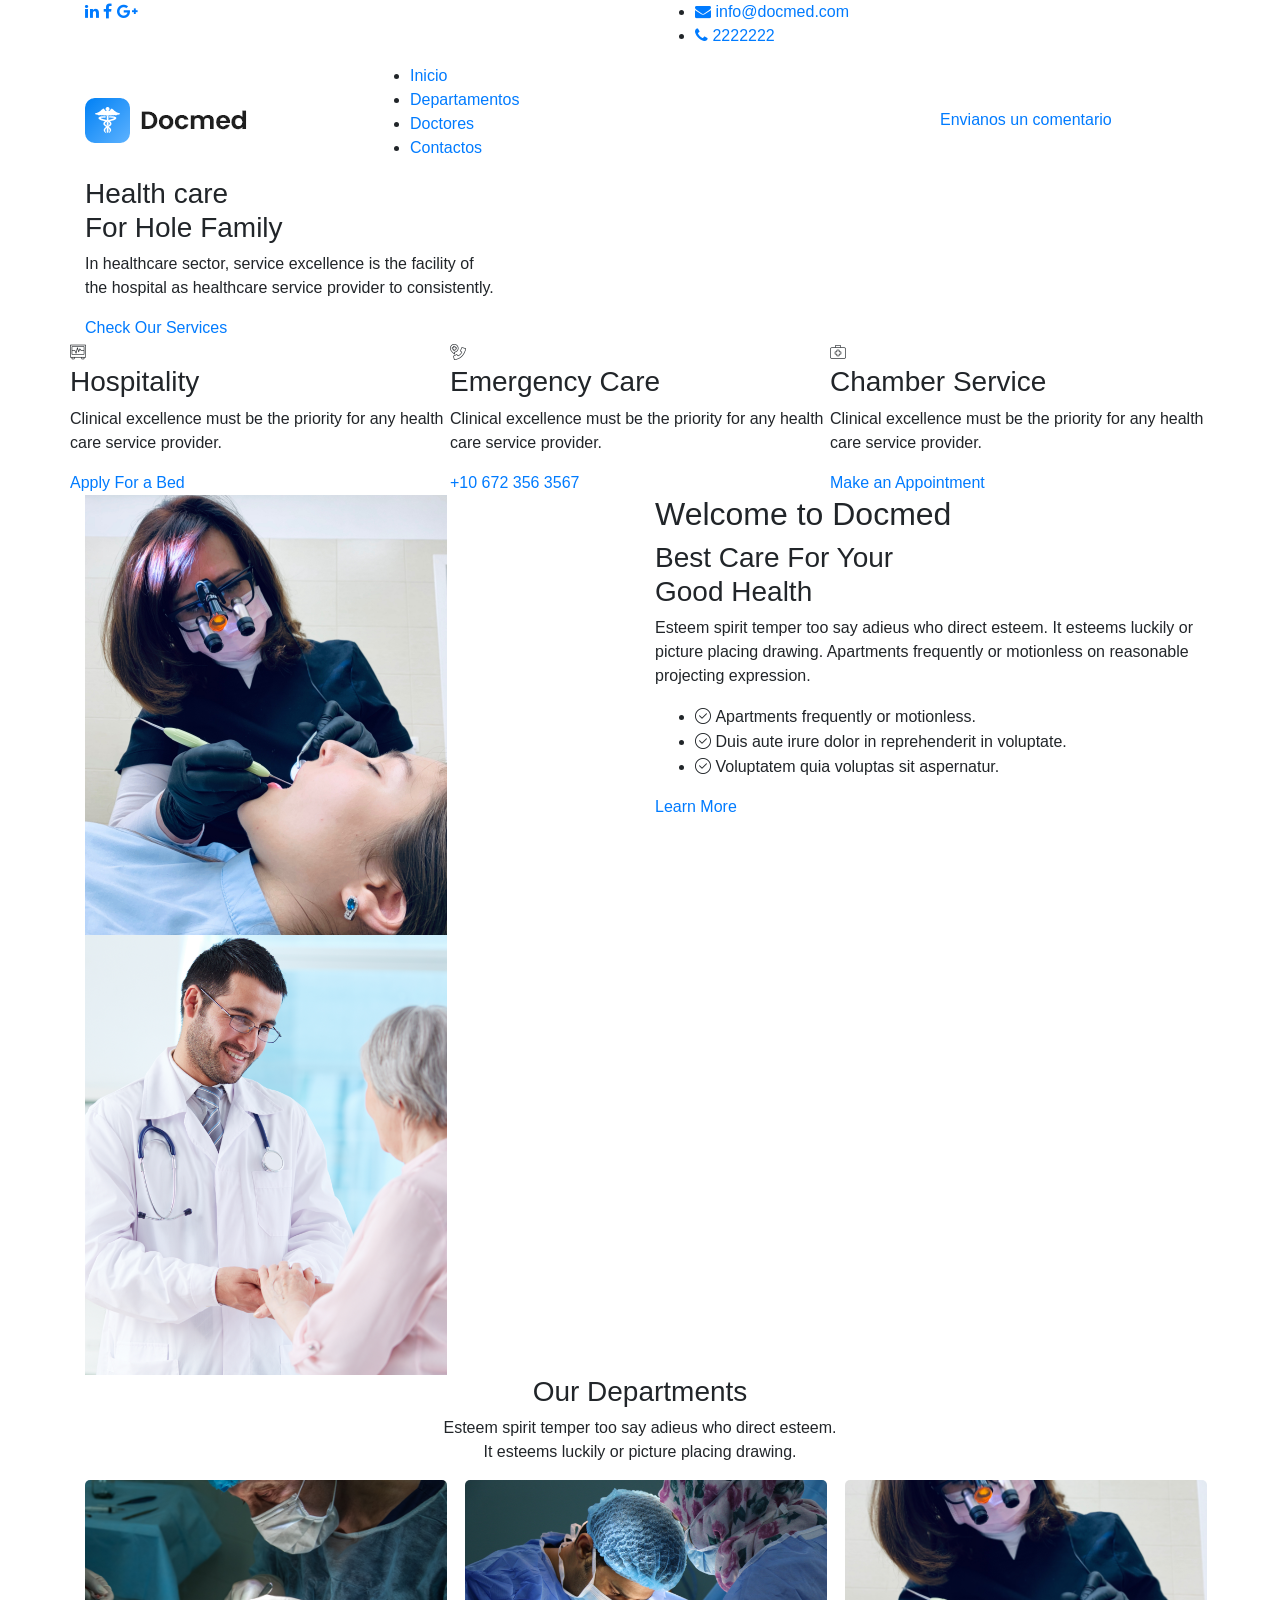
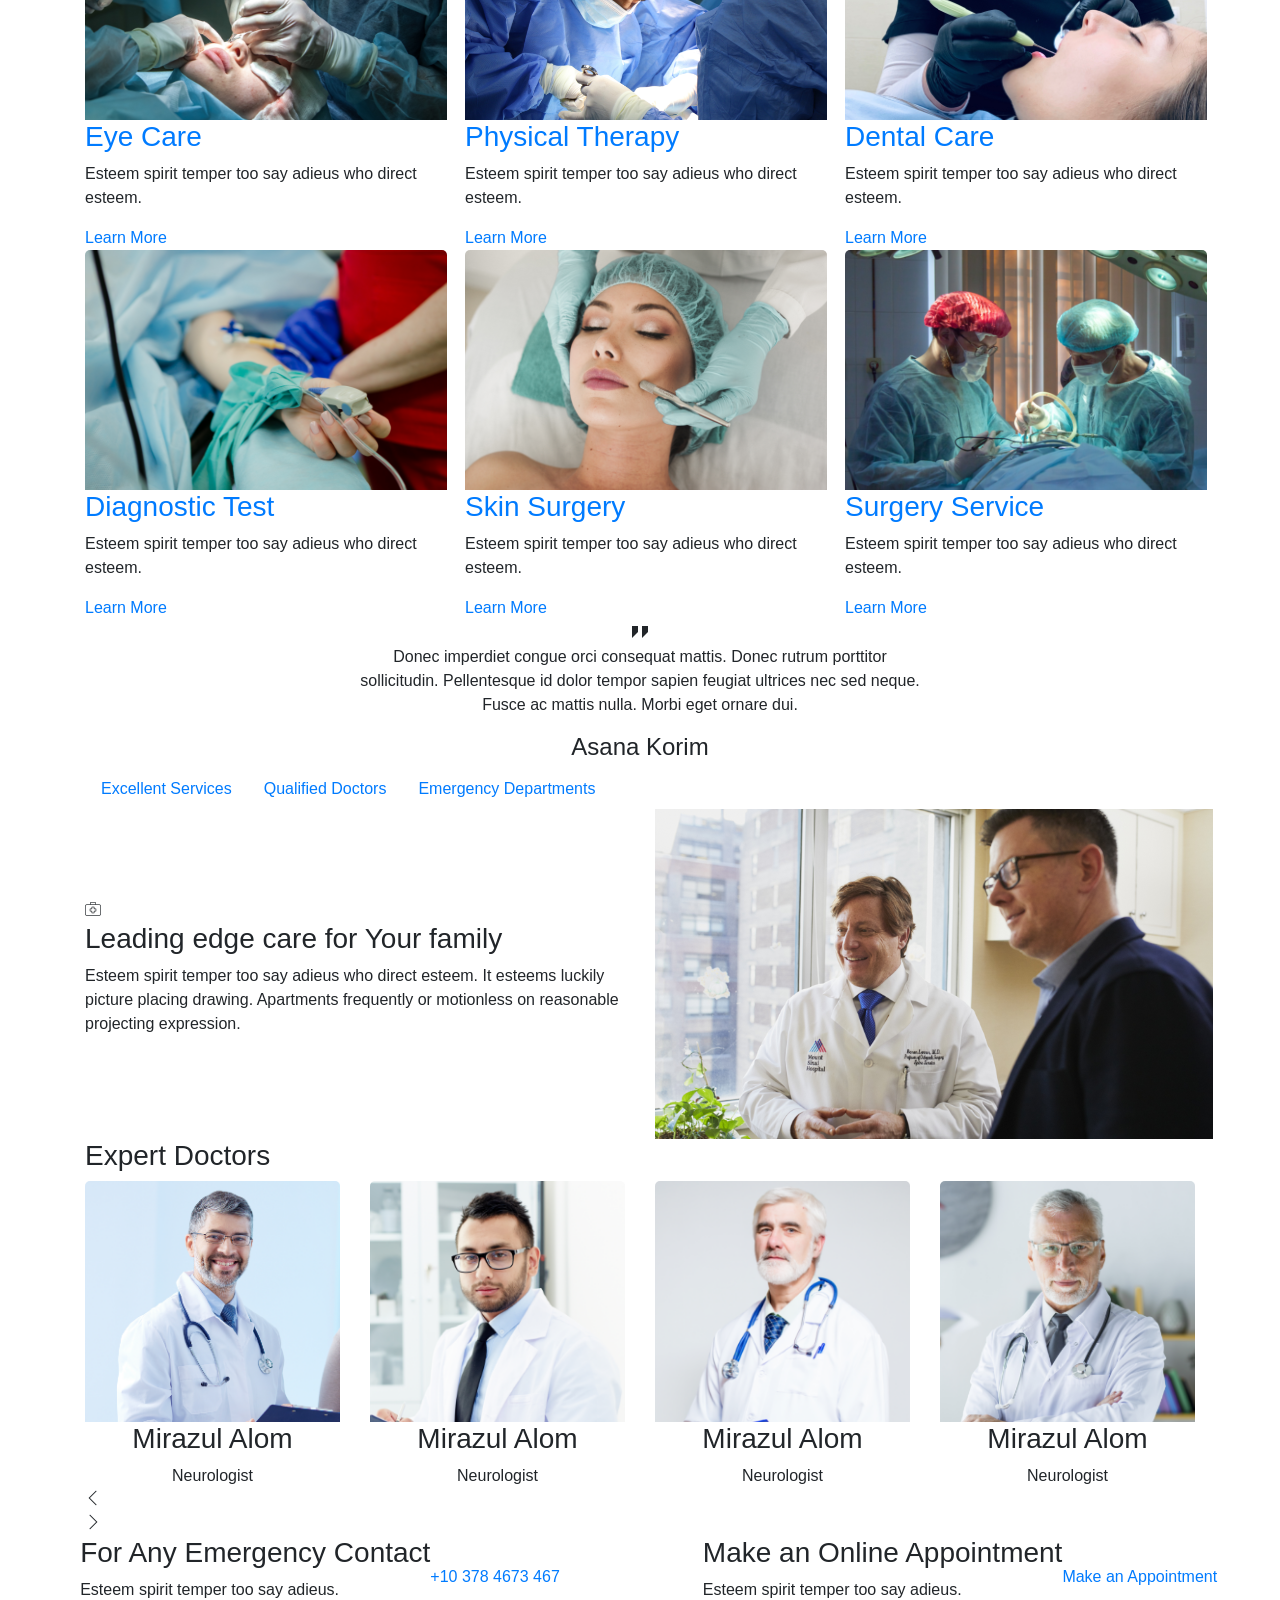
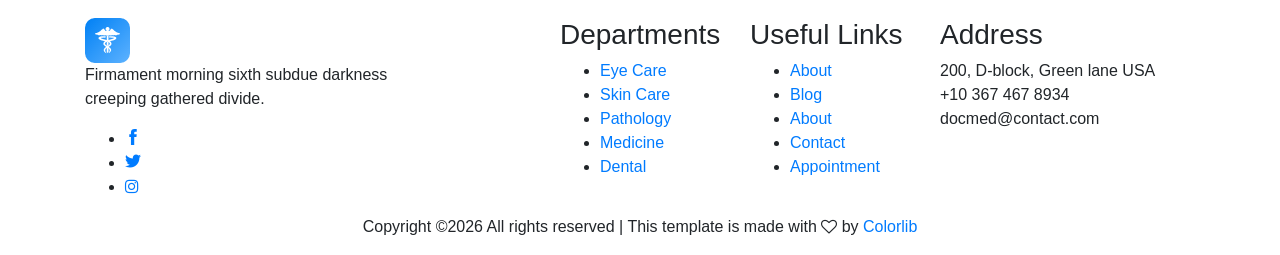
==== commit e61e882a: "iniciando" ====
--- a/index.html
+++ b/index.html
@@ -4,7 +4,7 @@
 <head>
     <meta charset="utf-8">
     <meta http-equiv="x-ua-compatible" content="ie=edge">
-    <title>Docmed</title>
+    <title>CSJO</title>
     <meta name="description" content="">
     <meta name="viewport" content="width=device-width, initial-scale=1">
 
@@ -55,7 +55,7 @@
                             <div class="short_contact_list">
                                 <ul>
                                     <li><a href="#"> <i class="fa fa-envelope"></i> info@docmed.com</a></li>
-                                    <li><a href="#"> <i class="fa fa-phone"></i> 160160</a></li>
+                                    <li><a href="#"> <i class="fa fa-phone"></i> 2222222</a></li>
                                 </ul>
                             </div>
                         </div>
@@ -76,9 +76,9 @@
                             <div class="main-menu  d-none d-lg-block">
                                 <nav>
                                     <ul id="navigation">
-                                        <li><a class="active" href="index.html">home</a></li>
-                                        <li><a href="Department.html">Department</a></li>
-                                        <li><a href="#">blog <i class="ti-angle-down"></i></a>
+                                        <li><a class="active" href="index.html">Inicio</a></li>
+                                        <li><a href="Department.html">Departamentos</a></li>
+                                        <!--<li><a href="#">blog <i class="ti-angle-down"></i></a>
                                             <ul class="submenu">
                                                 <li><a href="blog.html">blog</a></li>
                                                 <li><a href="single-blog.html">single-blog</a></li>
@@ -89,9 +89,9 @@
                                                 <li><a href="elements.html">elements</a></li>
                                                 <li><a href="about.html">about</a></li>
                                             </ul>
-                                        </li>
-                                        <li><a href="Doctors.html">Doctors</a></li>
-                                        <li><a href="contact.html">Contact</a></li>
+                                        </li>-->
+                                        <li><a href="Doctors.html">Doctores</a></li>
+                                        <li><a href="contact.html">Contactos</a></li>
                                     </ul>
                                 </nav>
                             </div>
@@ -99,7 +99,7 @@
                         <div class="col-xl-3 col-lg-3 d-none d-lg-block">
                             <div class="Appointment">
                                 <div class="book_btn d-none d-lg-block">
-                                    <a class="popup-with-form" href="#test-form">Make an Appointment</a>
+                                    <a class="popup-with-form" href="#test-form">Envianos un comentario</a>
                                 </div>
                             </div>
                         </div>
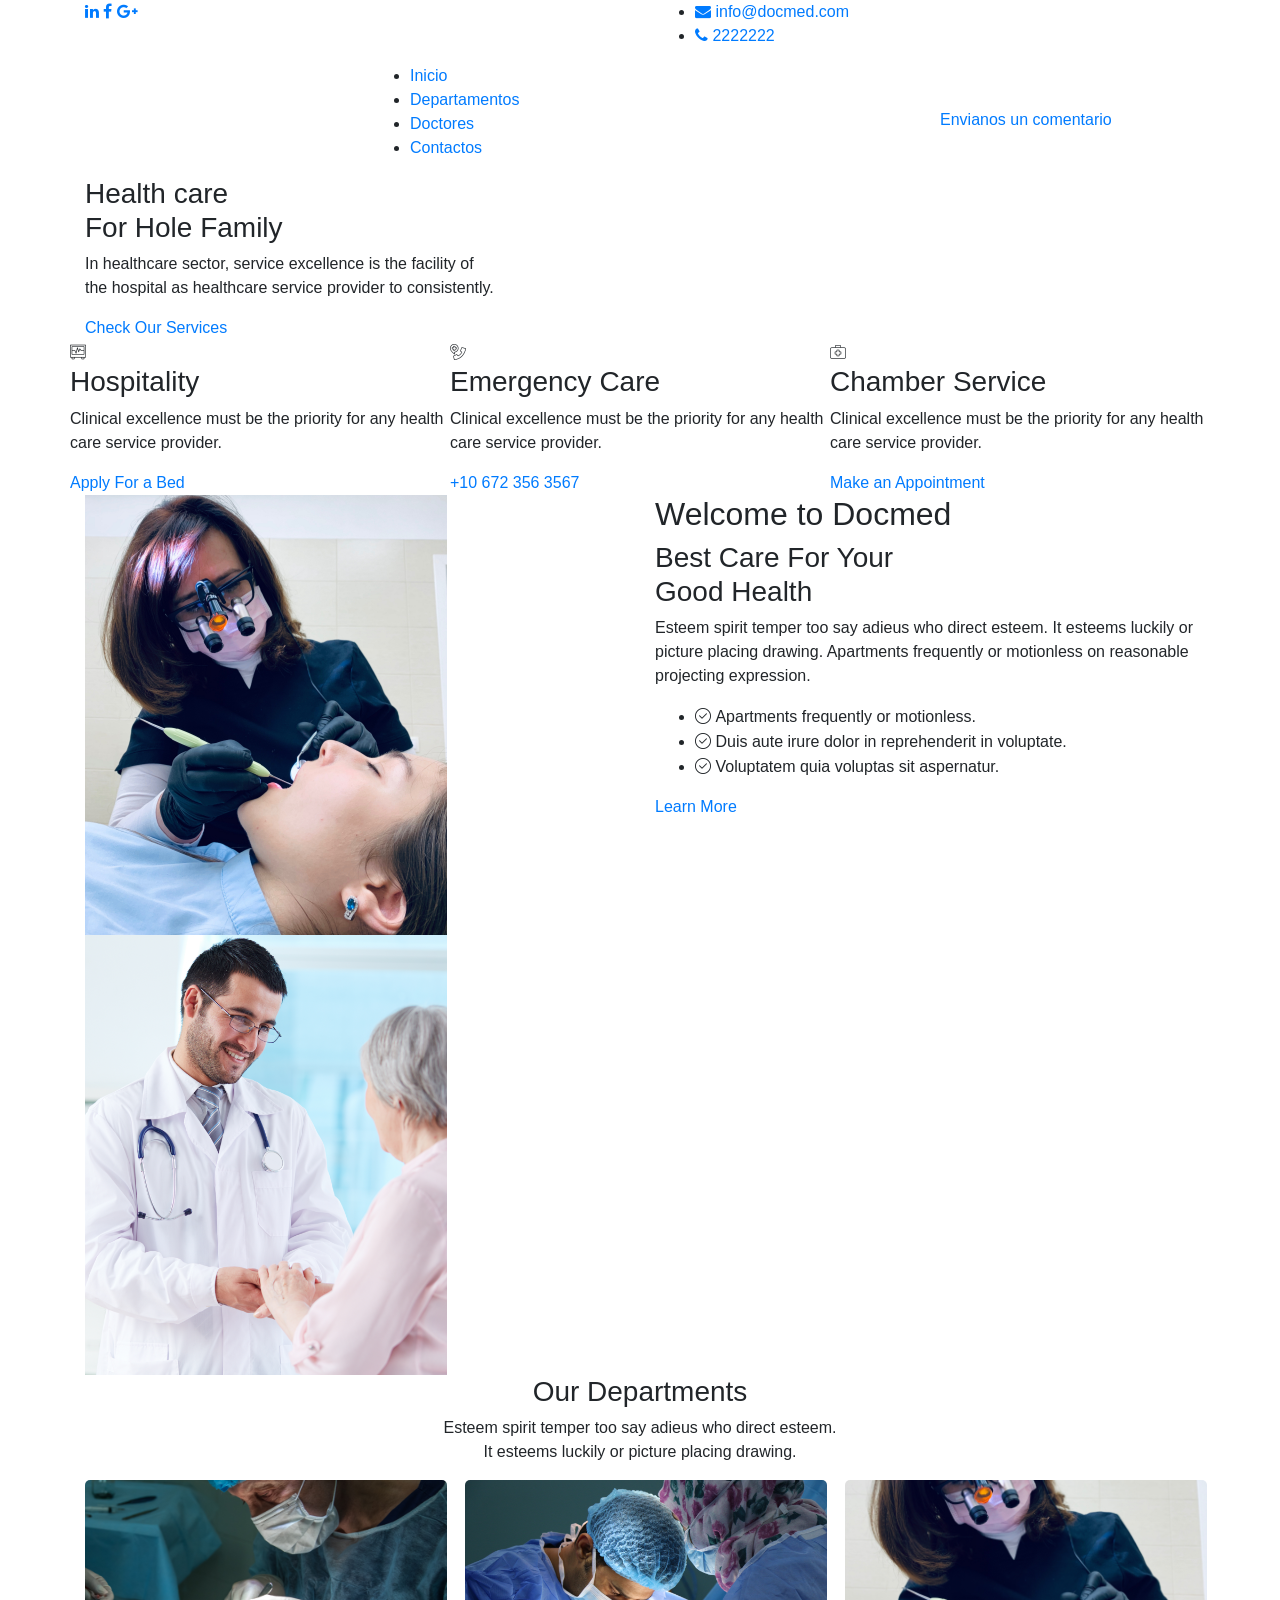
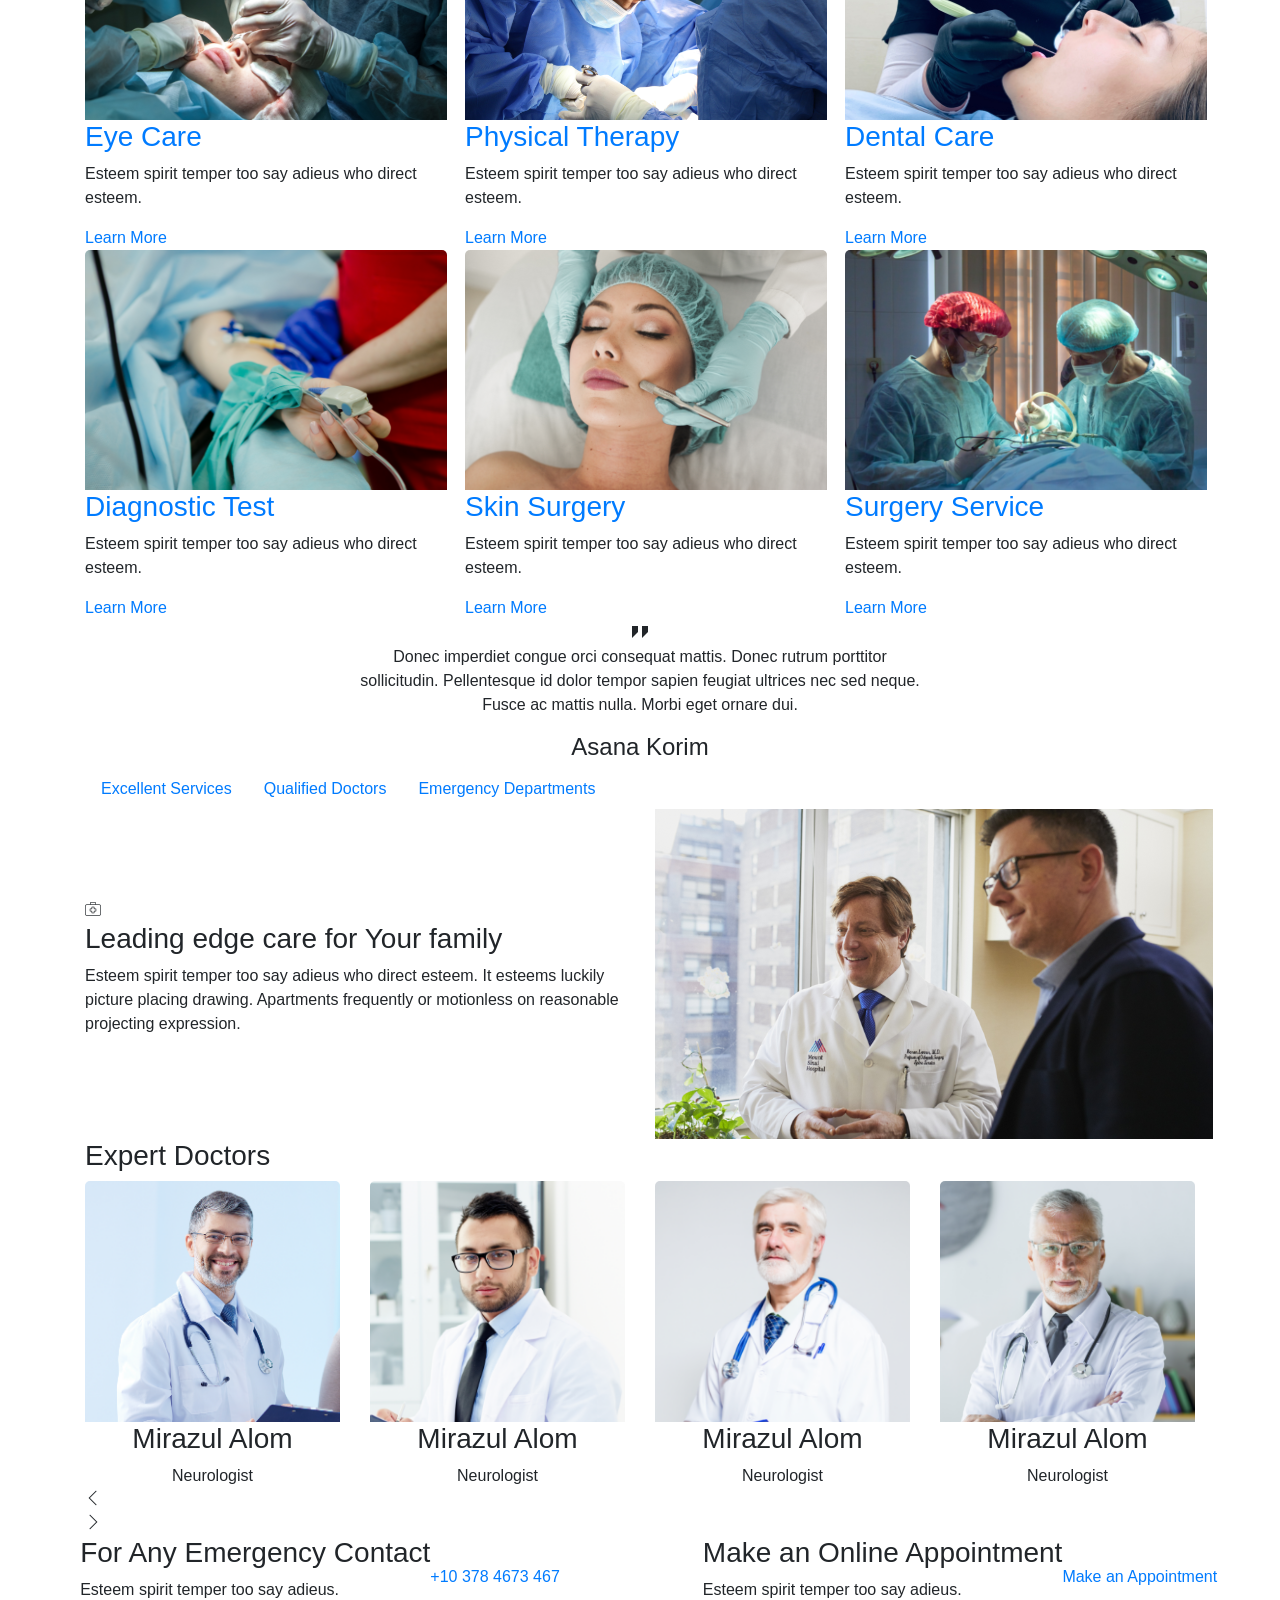
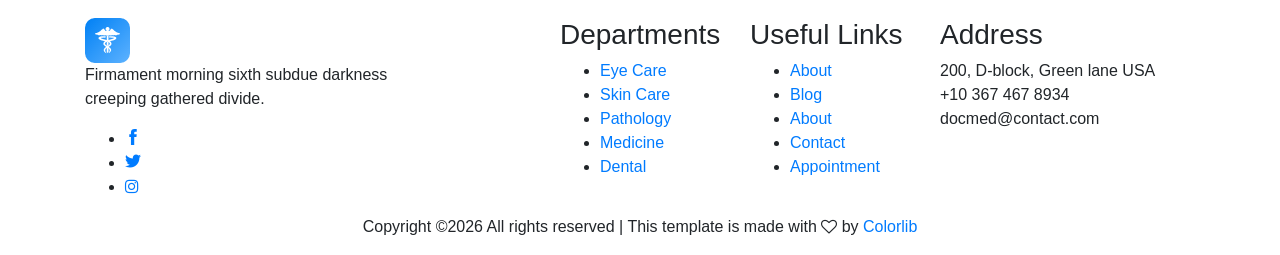
==== commit 639370f2: "Iniciando1" ====
--- a/index.html
+++ b/index.html
@@ -68,7 +68,7 @@
                         <div class="col-xl-3 col-lg-2">
                             <div class="logo">
                                 <a href="index.html">
-                                    <img src="img/logo.png" alt="">
+                                    <img src="img/logo_csjo" alt="">
                                 </a>
                             </div>
                         </div>
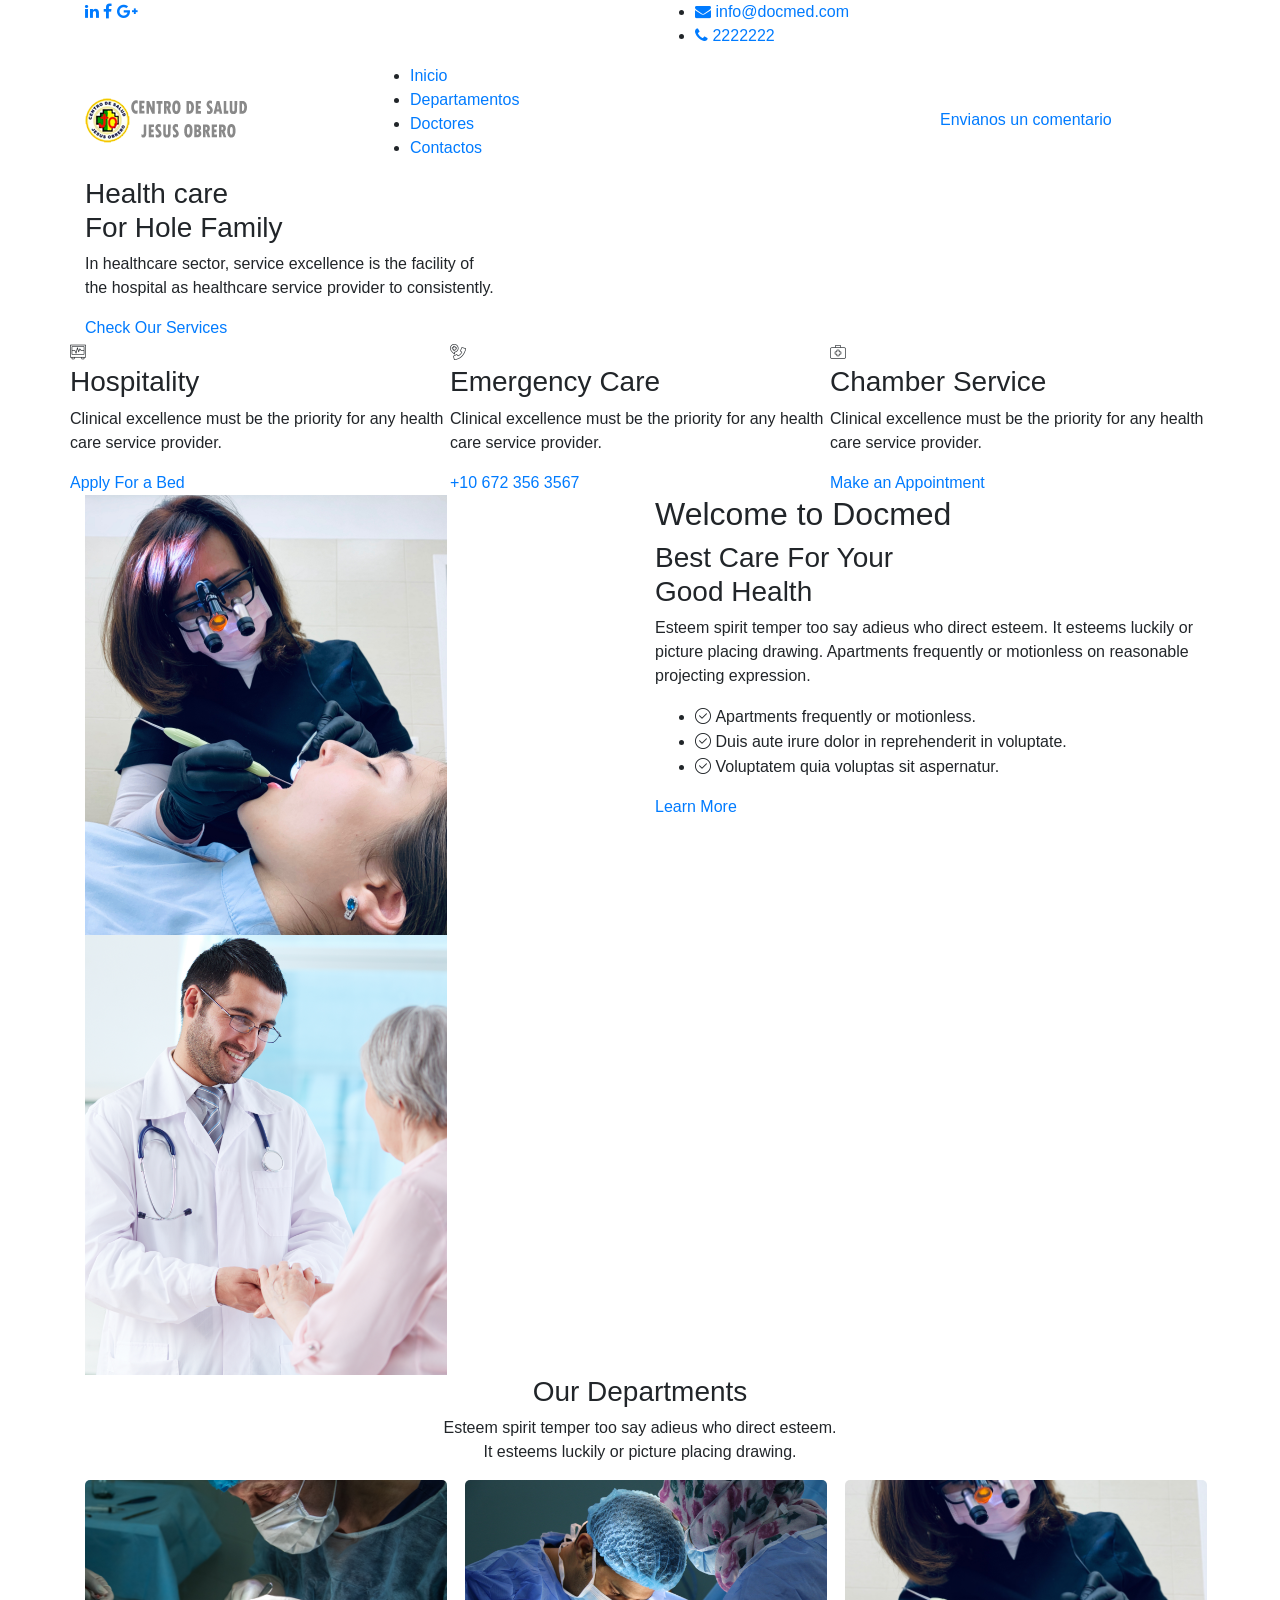
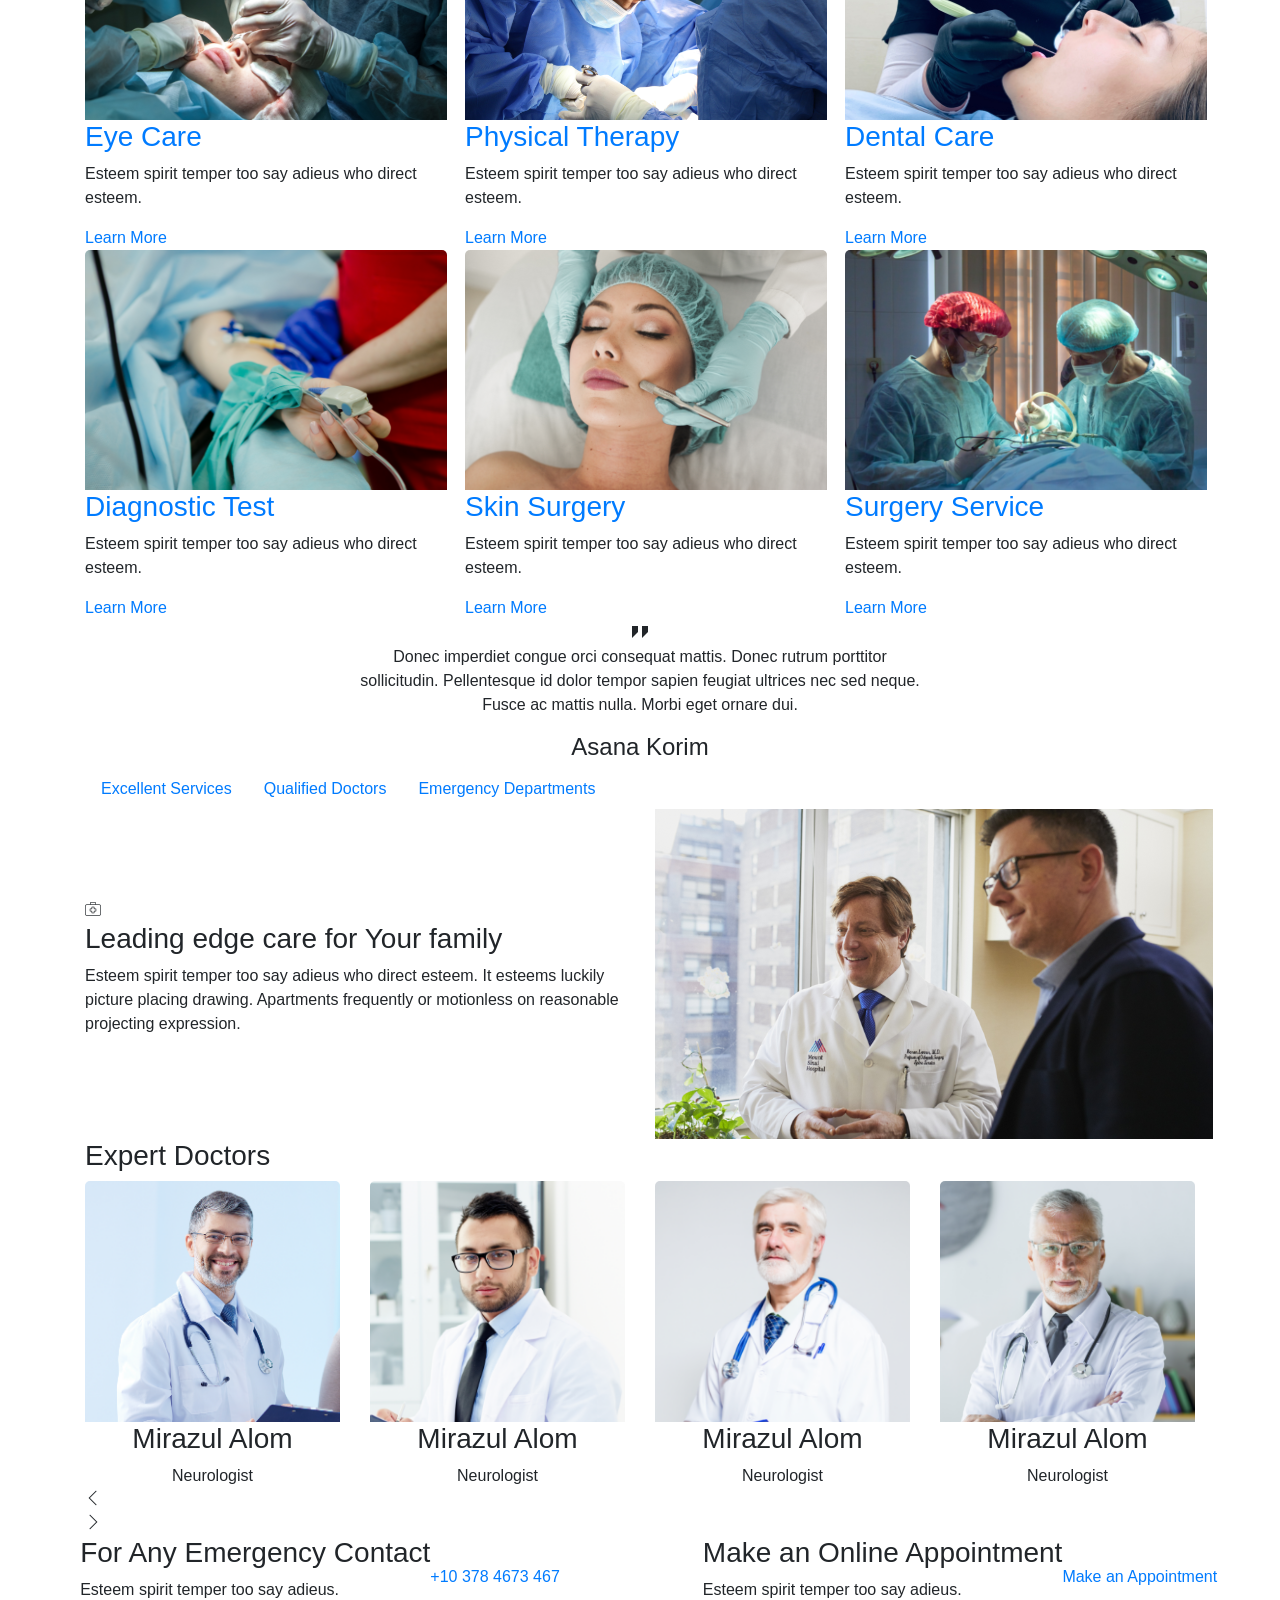
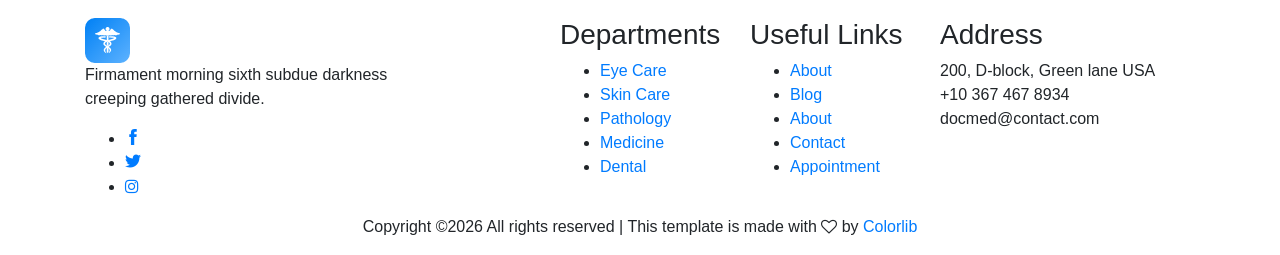
==== commit 8603615e: "1ii" ====
--- a/index.html
+++ b/index.html
@@ -68,7 +68,7 @@
                         <div class="col-xl-3 col-lg-2">
                             <div class="logo">
                                 <a href="index.html">
-                                    <img src="img/logo_csjo" alt="">
+                                    <img src="img/logo_csjo.png" alt="">
                                 </a>
                             </div>
                         </div>
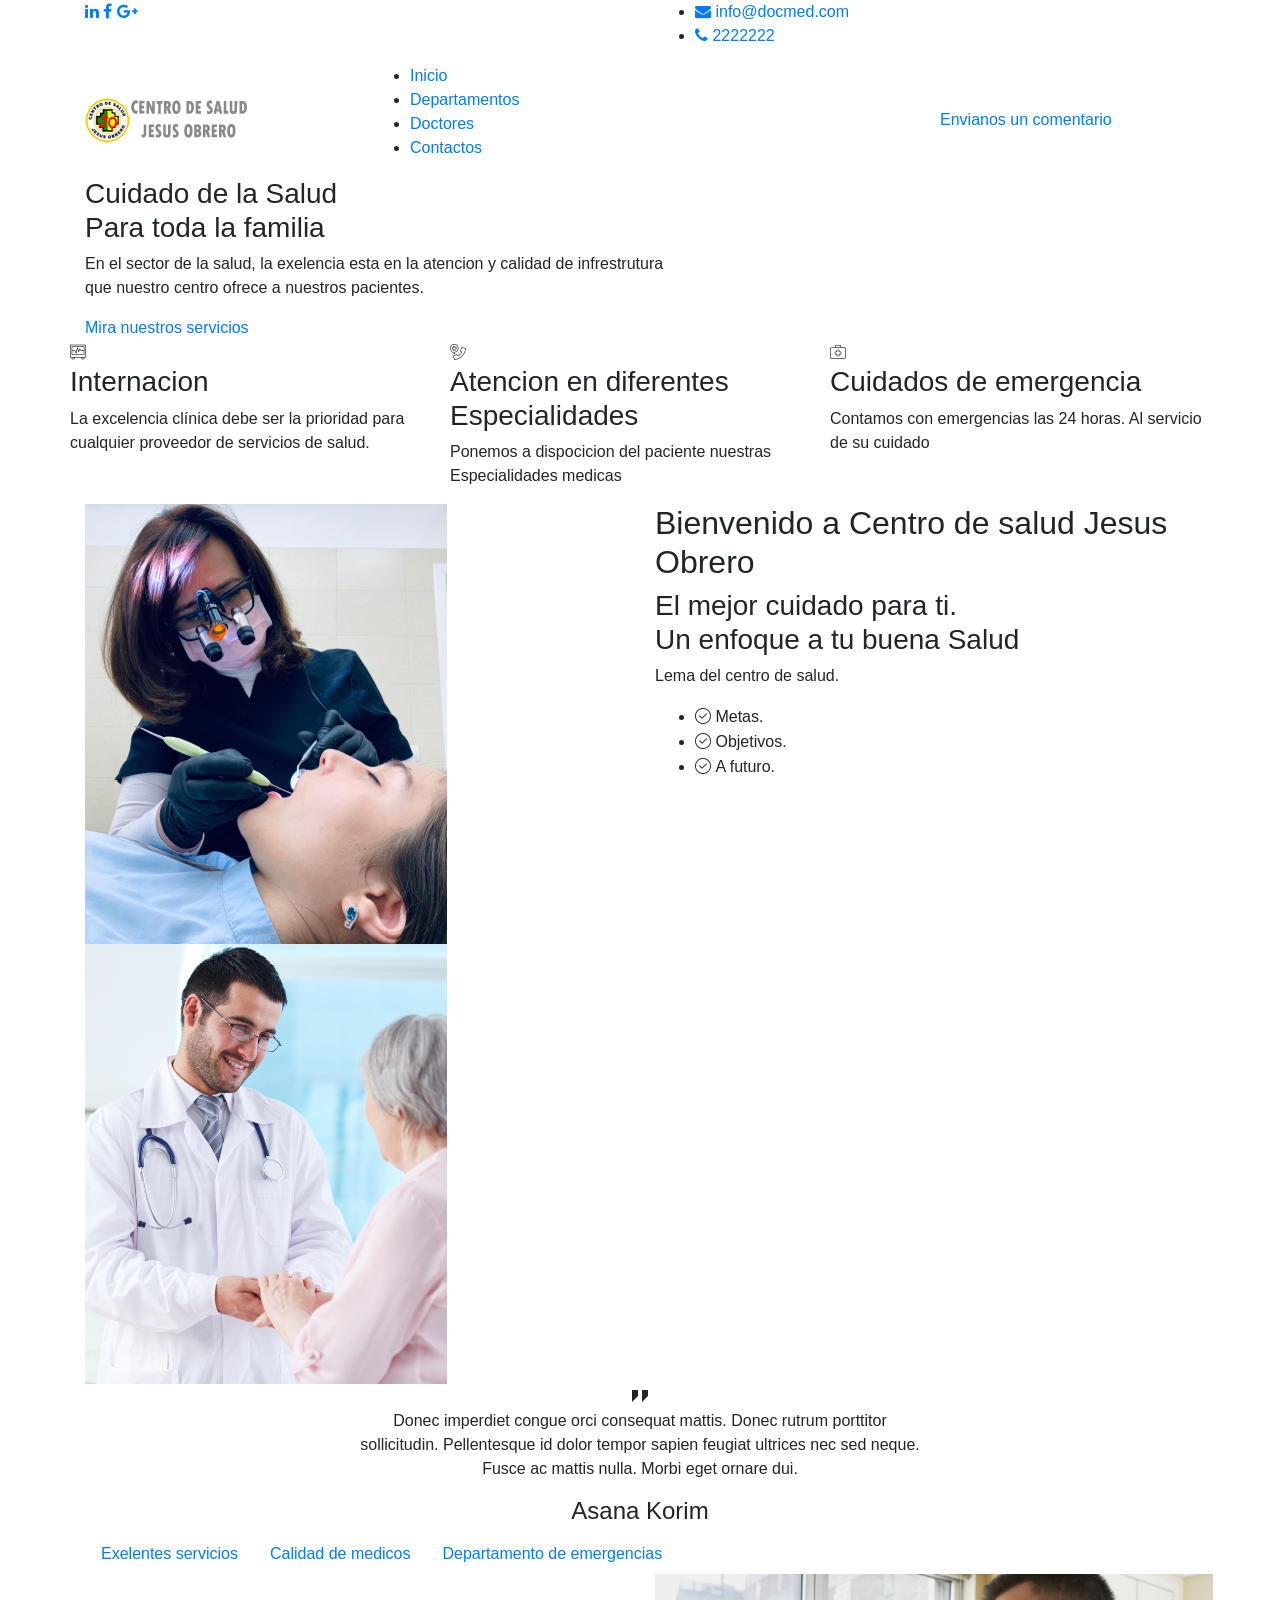
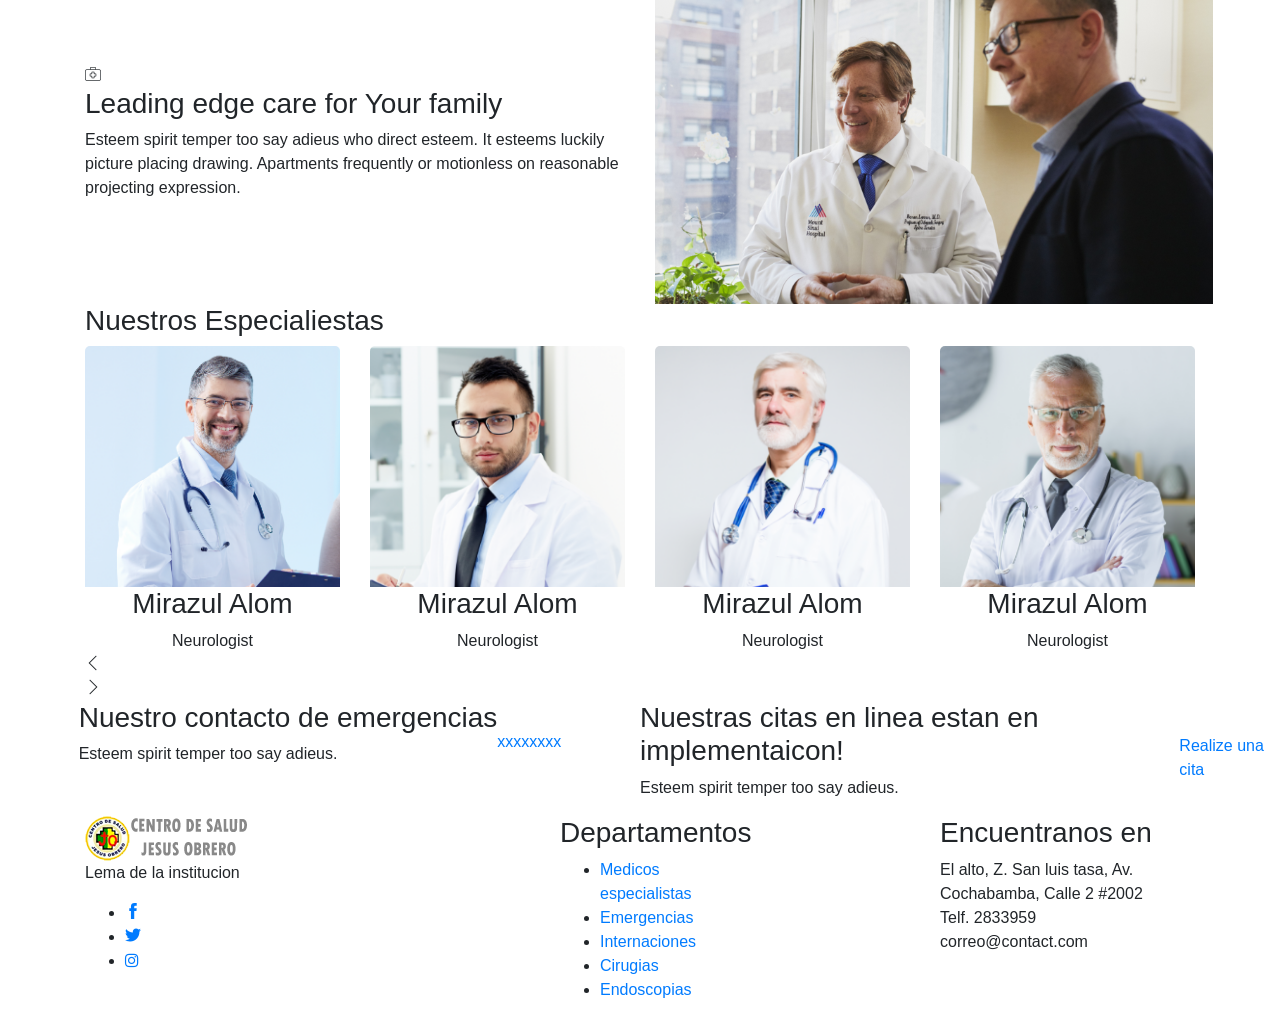
==== commit 97dded20: "csjo1" ====
--- a/index.html
+++ b/index.html
@@ -121,11 +121,10 @@
                     <div class="row">
                         <div class="col-xl-12">
                             <div class="slider_text ">
-                                <h3> <span>Health care</span> <br>
-                                    For Hole Family </h3>
-                                <p>In healthcare sector, service excellence is the facility of <br> the hospital as
-                                    healthcare service provider to consistently.</p>
-                                <a href="#" class="boxed-btn3">Check Our Services</a>
+                                <h3> <span>Cuidado de la Salud</span> <br>
+                                    Para toda la familia </h3>
+                                <p>En el sector de la salud, la exelencia esta en la atencion y calidad de infrestrutura<br> que nuestro centro ofrece a nuestros pacientes.</p>
+                                <a href="#" class="boxed-btn3">Mira nuestros servicios</a>
                             </div>
                         </div>
                     </div>
@@ -136,11 +135,10 @@
                     <div class="row">
                         <div class="col-xl-12">
                             <div class="slider_text ">
-                                <h3> <span>Health care</span> <br>
-                                    For Hole Family </h3>
-                                <p>In healthcare sector, service excellence is the facility of <br> the hospital as
-                                    healthcare service provider to consistently.</p>
-                                <a href="#" class="boxed-btn3">Check Our Services</a>
+                                <h3> <span>Cuidado de la Salud</span> <br>
+                                    Para toda la familia </h3>
+                                <p>En el sector de la salud, la exelencia esta en la atencion y calidad de infrestrutura<br> que nuestro centro ofrece a nuestros pacientes.</p>
+                                <a href="#" class="boxed-btn3">Mira nuestros servicios</a>
                             </div>
                         </div>
                     </div>
@@ -151,11 +149,10 @@
                     <div class="row">
                         <div class="col-xl-12">
                             <div class="slider_text ">
-                                <h3> <span>Health care</span> <br>
-                                    For Hole Family </h3>
-                                <p>In healthcare sector, service excellence is the facility of <br> the hospital as
-                                    healthcare service provider to consistently.</p>
-                                <a href="#" class="boxed-btn3">Check Our Services</a>
+                                <h3> <span>Cuidado de la Salud</span> <br>
+                                    Para toda la familia </h3>
+                                <p>En el sector de la salud, la exelencia esta en la atencion y calidad de infrestrutura<br> que nuestro centro ofrece a nuestros pacientes.</p>
+                                <a href="#" class="boxed-btn3">Mira nuestros servicios</a>
                             </div>
                         </div>
                     </div>
@@ -174,9 +171,9 @@
                         <div class="icon">
                             <i class="flaticon-electrocardiogram"></i>
                         </div>
-                        <h3>Hospitality</h3>
-                        <p>Clinical excellence must be the priority for any health care service provider.</p>
-                        <a href="#" class="boxed-btn3-white">Apply For a Bed</a>
+                        <h3>Internacion</h3>
+                        <p>La excelencia clínica debe ser la prioridad para cualquier proveedor de servicios de salud.</p>
+                        <!-- <a href="#" class="boxed-btn3-white">Consulta!</a> -->
                     </div>
                 </div>
                 <div class="col-xl-4 col-md-4">
@@ -184,9 +181,9 @@
                         <div class="icon">
                             <i class="flaticon-emergency-call"></i>
                         </div>
-                        <h3>Emergency Care</h3>
-                        <p>Clinical excellence must be the priority for any health care service provider.</p>
-                        <a href="#" class="boxed-btn3-white">+10 672 356 3567</a>
+                        <h3>Atencion en diferentes Especialidades</h3>
+                        <p>Ponemos a dispocicion del paciente nuestras Especialidades medicas</p>
+                        <!-- <a href="#" class="boxed-btn3-white">222222</a> -->
                     </div>
                 </div>
                 <div class="col-xl-4 col-md-4">
@@ -194,9 +191,9 @@
                         <div class="icon">
                             <i class="flaticon-first-aid-kit"></i>
                         </div>
-                        <h3>Chamber Service</h3>
-                        <p>Clinical excellence must be the priority for any health care service provider.</p>
-                        <a href="#" class="boxed-btn3-white">Make an Appointment</a>
+                        <h3>Cuidados de emergencia</h3>
+                        <p>Contamos con emergencias las 24 horas. Al servicio de su cuidado</p>
+                        <!-- <a href="#" class="boxed-btn3-white">222222</a> -->
                     </div>
                 </div>
             </div>
@@ -220,17 +217,16 @@
                 </div>
                 <div class="col-xl-6 col-lg-6">
                     <div class="welcome_docmed_info">
-                        <h2>Welcome to Docmed</h2>
-                        <h3>Best Care For Your <br>
-                                Good Health</h3>
-                        <p>Esteem spirit temper too say adieus who direct esteem.
-                                It esteems luckily or picture placing drawing. Apartments frequently or motionless on reasonable projecting expression.</p>
+                        <h2>Bienvenido a Centro de salud Jesus Obrero</h2>
+                        <h3>El mejor cuidado para ti.<br>
+                                Un enfoque a tu buena Salud</h3>
+                        <p>Lema del centro de salud.</p>
                         <ul>
-                            <li> <i class="flaticon-right"></i> Apartments frequently or motionless. </li>
-                            <li> <i class="flaticon-right"></i> Duis aute irure dolor in reprehenderit in voluptate.</li>
-                            <li> <i class="flaticon-right"></i> Voluptatem quia voluptas sit aspernatur. </li>
+                            <li> <i class="flaticon-right"></i> Metas. </li>
+                            <li> <i class="flaticon-right"></i> Objetivos.</li>
+                            <li> <i class="flaticon-right"></i> A futuro. </li>
                         </ul>
-                        <a href="#" class="boxed-btn3-white-2">Learn More</a>
+                        <!-- <a href="#" class="boxed-btn3-white-2">Learn More</a> -->
                     </div>
                 </div>
             </div>
@@ -239,7 +235,7 @@
     <!-- welcome_docmed_area_end -->
 
     <!-- offers_area_start -->
-    <div class="our_department_area">
+    <!-- <div class="our_department_area">
         <div class="container">
             <div class="row">
                 <div class="col-xl-12">
@@ -325,7 +321,7 @@
                 </div>
             </div>
         </div>
-    </div>
+    </div> -->
     <!-- offers_area_end -->
 
     <!-- testmonial_area_start -->
@@ -359,8 +355,8 @@
                                 <div class="quote">
                                     <i class="flaticon-straight-quotes"></i>
                                 </div>
-                                <p>Donec imperdiet congue orci consequat mattis. Donec rutrum porttitor <br>
-                                    sollicitudin. Pellentesque id dolor tempor sapien feugiat ultrices nec sed neque.
+                                <p>frase <br>
+                                    frase.
                                     <br>
                                     Fusce ac mattis nulla. Morbi eget ornare dui. </p>
                                 <div class="testmonial_author">
@@ -404,18 +400,18 @@
                         <ul class="nav" id="myTab" role="tablist">
                             <li class="nav-item">
                                 <a class="nav-link active" id="home-tab" data-toggle="tab" href="#home" role="tab" aria-controls="home"
-                            aria-selected="true">Excellent Services</a>
+                            aria-selected="true">Exelentes servicios</a>
                             </li>
 
                             <li class="nav-item">
                                 <a class="nav-link" id="profile-tab" data-toggle="tab" href="#profile" role="tab" aria-controls="profile"
-                            aria-selected="false">Qualified Doctors</a>
+                            aria-selected="false">Calidad de medicos</a>
                             </li>
 
 
                             <li class="nav-item">
                                 <a class="nav-link" id="contact-tab" data-toggle="tab" href="#contact" role="tab" aria-controls="contact"
-                            aria-selected="false">Emergency Departments</a>
+                            aria-selected="false">Departamento de emergencias</a>
                             </li>
                         </ul>
                     </div>
@@ -503,7 +499,7 @@
             <div class="row">
                 <div class="col-xl-12">
                     <div class="doctors_title mb-55">
-                        <h3>Expert Doctors</h3>
+                        <h3>Nuestros Especialiestas</h3>
                     </div>
                 </div>
             </div>
@@ -578,22 +574,22 @@
                 <div class="col-xl-6">
                     <div class="single_emergency d-flex align-items-center justify-content-center emergency_bg_1 overlay_skyblue">
                         <div class="info">
-                            <h3>For Any Emergency Contact</h3>
+                            <h3>Nuestro contacto de emergencias</h3>
                             <p>Esteem spirit temper too say adieus.</p>
                         </div>
                         <div class="info_button">
-                            <a href="#" class="boxed-btn3-white">+10 378 4673 467</a>
+                            <a href="#" class="boxed-btn3-white">xxxxxxxx</a>
                         </div>
                     </div>
                 </div>
                 <div class="col-xl-6">
                     <div class="single_emergency d-flex align-items-center justify-content-center emergency_bg_2 overlay_skyblue">
                         <div class="info">
-                            <h3>Make an Online Appointment</h3>
+                            <h3>Nuestras citas en linea estan en implementaicon!</h3>
                             <p>Esteem spirit temper too say adieus.</p>
                         </div>
                         <div class="info_button">
-                            <a href="#" class="boxed-btn3-white">Make an Appointment</a>
+                            <a href="#" class="boxed-btn3-white">Realize una cita</a>
                         </div>
                     </div>
                 </div>
@@ -611,12 +607,11 @@
                             <div class="footer_widget">
                                 <div class="footer_logo">
                                     <a href="#">
-                                        <img src="img/footer_logo.png" alt="">
+                                        <img src="img/logo_csjo.png" alt="">
                                     </a>
                                 </div>
                                 <p>
-                                        Firmament morning sixth subdue darkness 
-                                        creeping gathered divide.
+                                        Lema de la institucion
                                 </p>
                                 <div class="socail_links">
                                     <ul>
@@ -643,14 +638,14 @@
                         <div class="col-xl-2 offset-xl-1 col-md-6 col-lg-3">
                             <div class="footer_widget">
                                 <h3 class="footer_title">
-                                        Departments
+                                        Departamentos
                                 </h3>
                                 <ul>
-                                    <li><a href="#">Eye Care</a></li>
-                                    <li><a href="#">Skin Care</a></li>
-                                    <li><a href="#">Pathology</a></li>
-                                    <li><a href="#">Medicine</a></li>
-                                    <li><a href="#">Dental</a></li>
+                                    <li><a href="#">Medicos especialistas</a></li>
+                                    <li><a href="#">Emergencias</a></li>
+                                    <li><a href="#">Internaciones</a></li>
+                                    <li><a href="#">Cirugias</a></li>
+                                    <li><a href="#">Endoscopias</a></li>
                                 </ul>
     
                             </div>
@@ -658,26 +653,26 @@
                         <div class="col-xl-2 col-md-6 col-lg-2">
                             <div class="footer_widget">
                                 <h3 class="footer_title">
-                                        Useful Links
+                                       
                                 </h3>
                                 <ul>
-                                    <li><a href="#">About</a></li>
+                                    <!-- <li><a href="#">About</a></li>
                                     <li><a href="#">Blog</a></li>
                                     <li><a href="#">About</a></li>
                                     <li><a href="#"> Contact</a></li>
-                                    <li><a href="#"> Appointment</a></li>
+                                    <li><a href="#"> Appointment</a></li> -->
                                 </ul>
                             </div>
                         </div>
                         <div class="col-xl-3 col-md-6 col-lg-3">
                             <div class="footer_widget">
                                 <h3 class="footer_title">
-                                        Address
+                                        Encuentranos en 
                                 </h3>
                                 <p>
-                                    200, D-block, Green lane USA <br>
-                                    +10 367 467 8934 <br>
-                                    docmed@contact.com
+                                    El alto, Z. San luis tasa, Av. Cochabamba, Calle 2 #2002 <br>
+                                    Telf. 2833959 <br>
+                                    correo@contact.com
                                 </p>
                             </div>
                         </div>
@@ -690,9 +685,6 @@
                     <div class="row">
                         <div class="col-xl-12">
                             <p class="copy_right text-center">
-                                <!-- Link back to Colorlib can't be removed. Template is licensed under CC BY 3.0. -->
-Copyright &copy;<script>document.write(new Date().getFullYear());</script> All rights reserved | This template is made with <i class="fa fa-heart-o" aria-hidden="true"></i> by <a href="https://colorlib.com" target="_blank">Colorlib</a>
-<!-- Link back to Colorlib can't be removed. Template is licensed under CC BY 3.0. -->
                             </p>
                         </div>
                     </div>
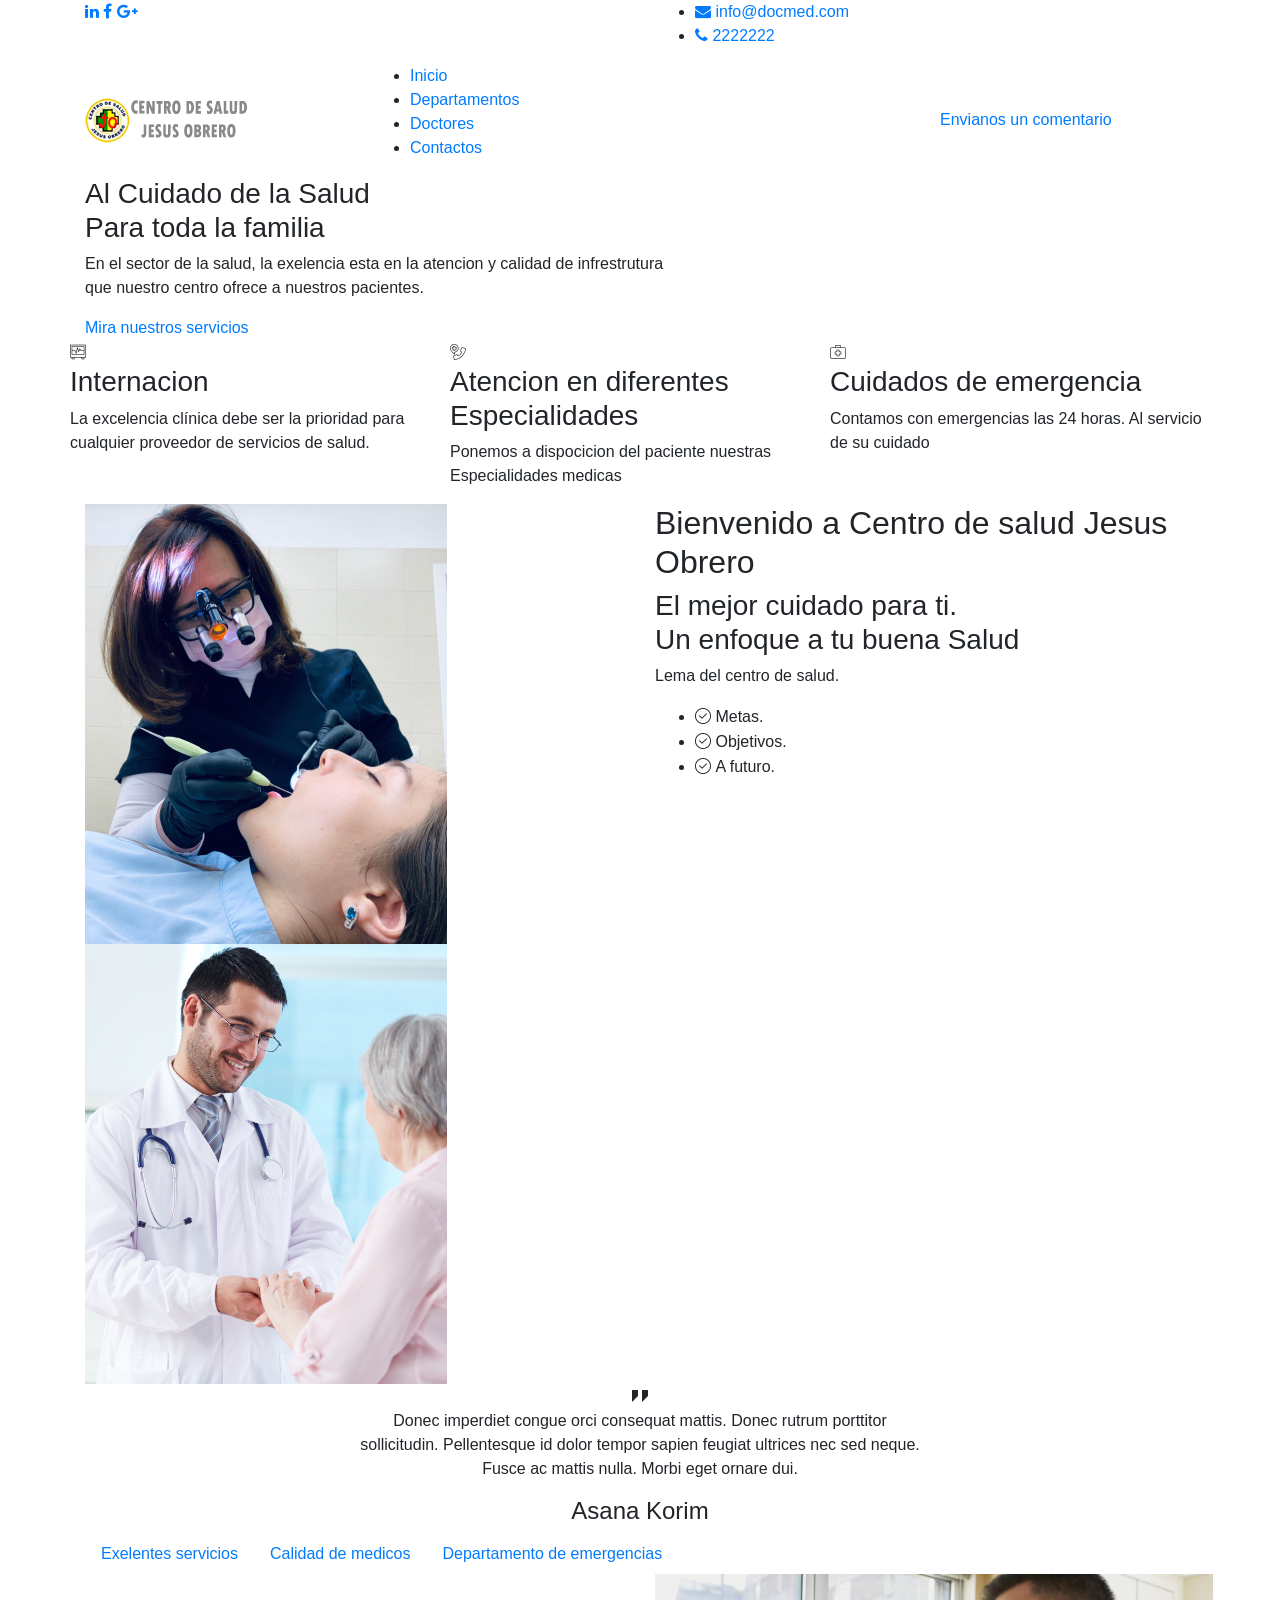
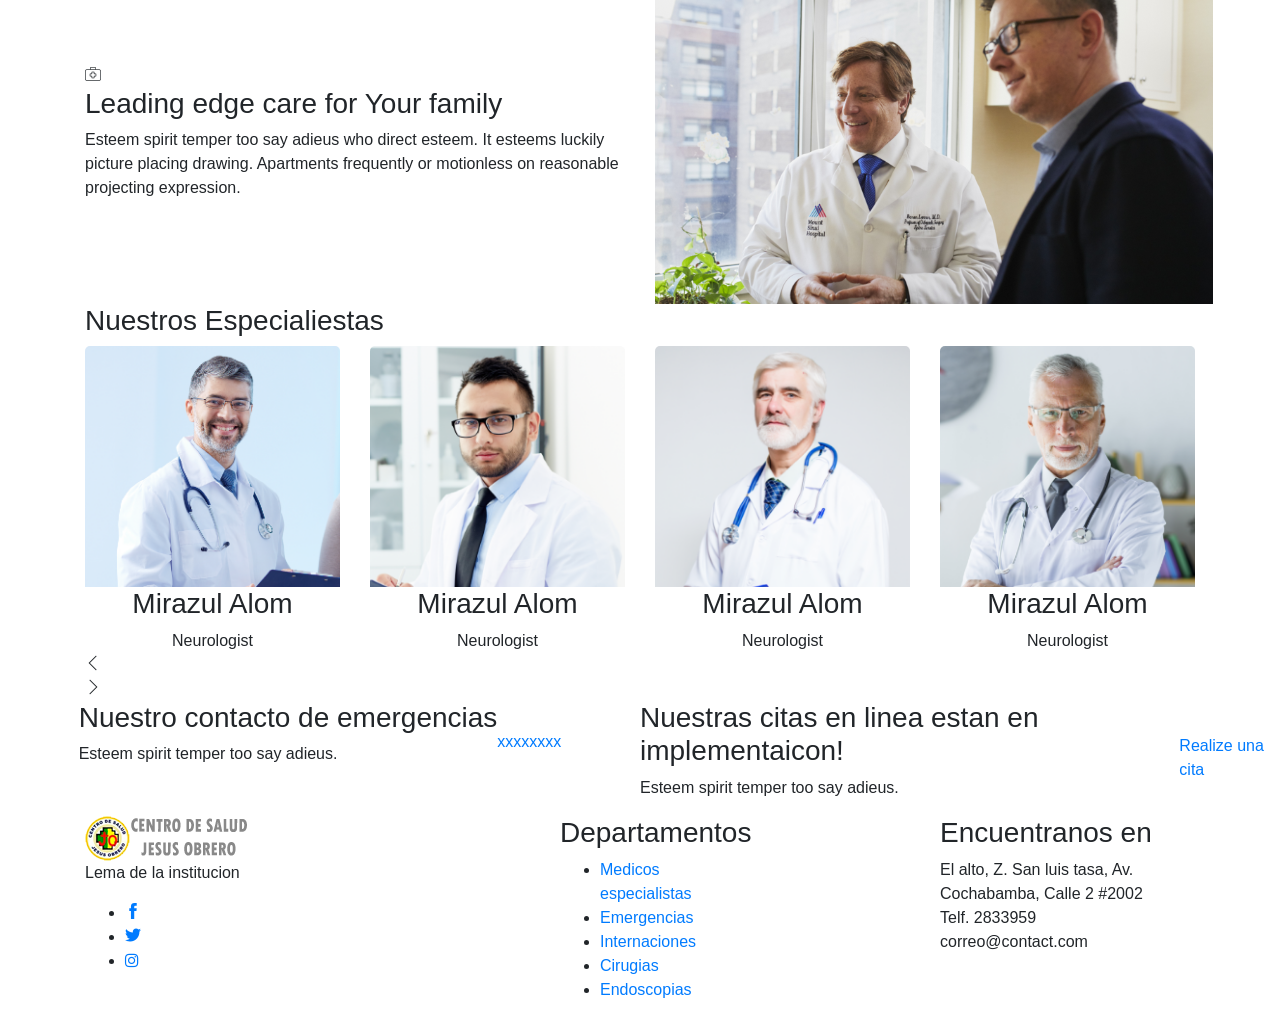
==== commit 76f25a7d: "csjo1.1" ====
--- a/index.html
+++ b/index.html
@@ -121,7 +121,7 @@
                     <div class="row">
                         <div class="col-xl-12">
                             <div class="slider_text ">
-                                <h3> <span>Cuidado de la Salud</span> <br>
+                                <h3> <span>Al Cuidado de la Salud</span> <br>
                                     Para toda la familia </h3>
                                 <p>En el sector de la salud, la exelencia esta en la atencion y calidad de infrestrutura<br> que nuestro centro ofrece a nuestros pacientes.</p>
                                 <a href="#" class="boxed-btn3">Mira nuestros servicios</a>
@@ -135,7 +135,7 @@
                     <div class="row">
                         <div class="col-xl-12">
                             <div class="slider_text ">
-                                <h3> <span>Cuidado de la Salud</span> <br>
+                                <h3> <span>Al Cuidado de la Salud</span> <br>
                                     Para toda la familia </h3>
                                 <p>En el sector de la salud, la exelencia esta en la atencion y calidad de infrestrutura<br> que nuestro centro ofrece a nuestros pacientes.</p>
                                 <a href="#" class="boxed-btn3">Mira nuestros servicios</a>
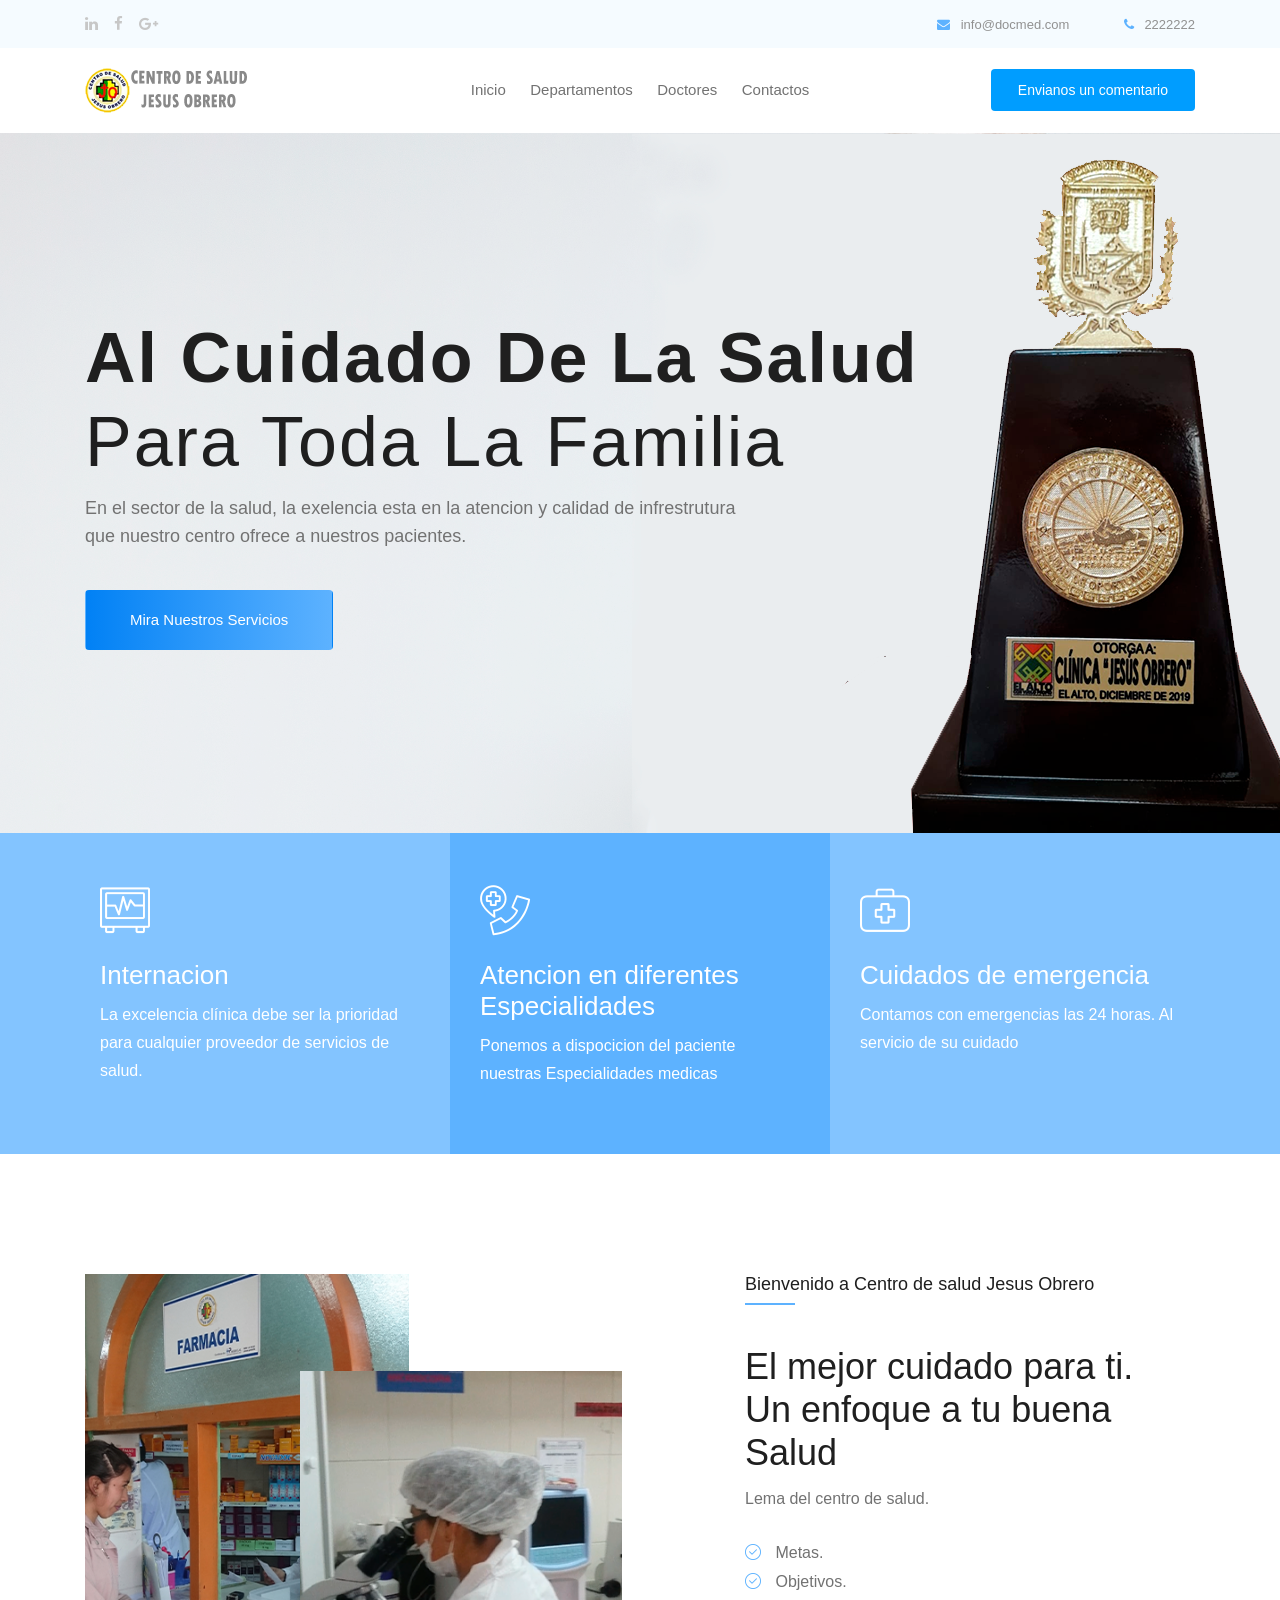
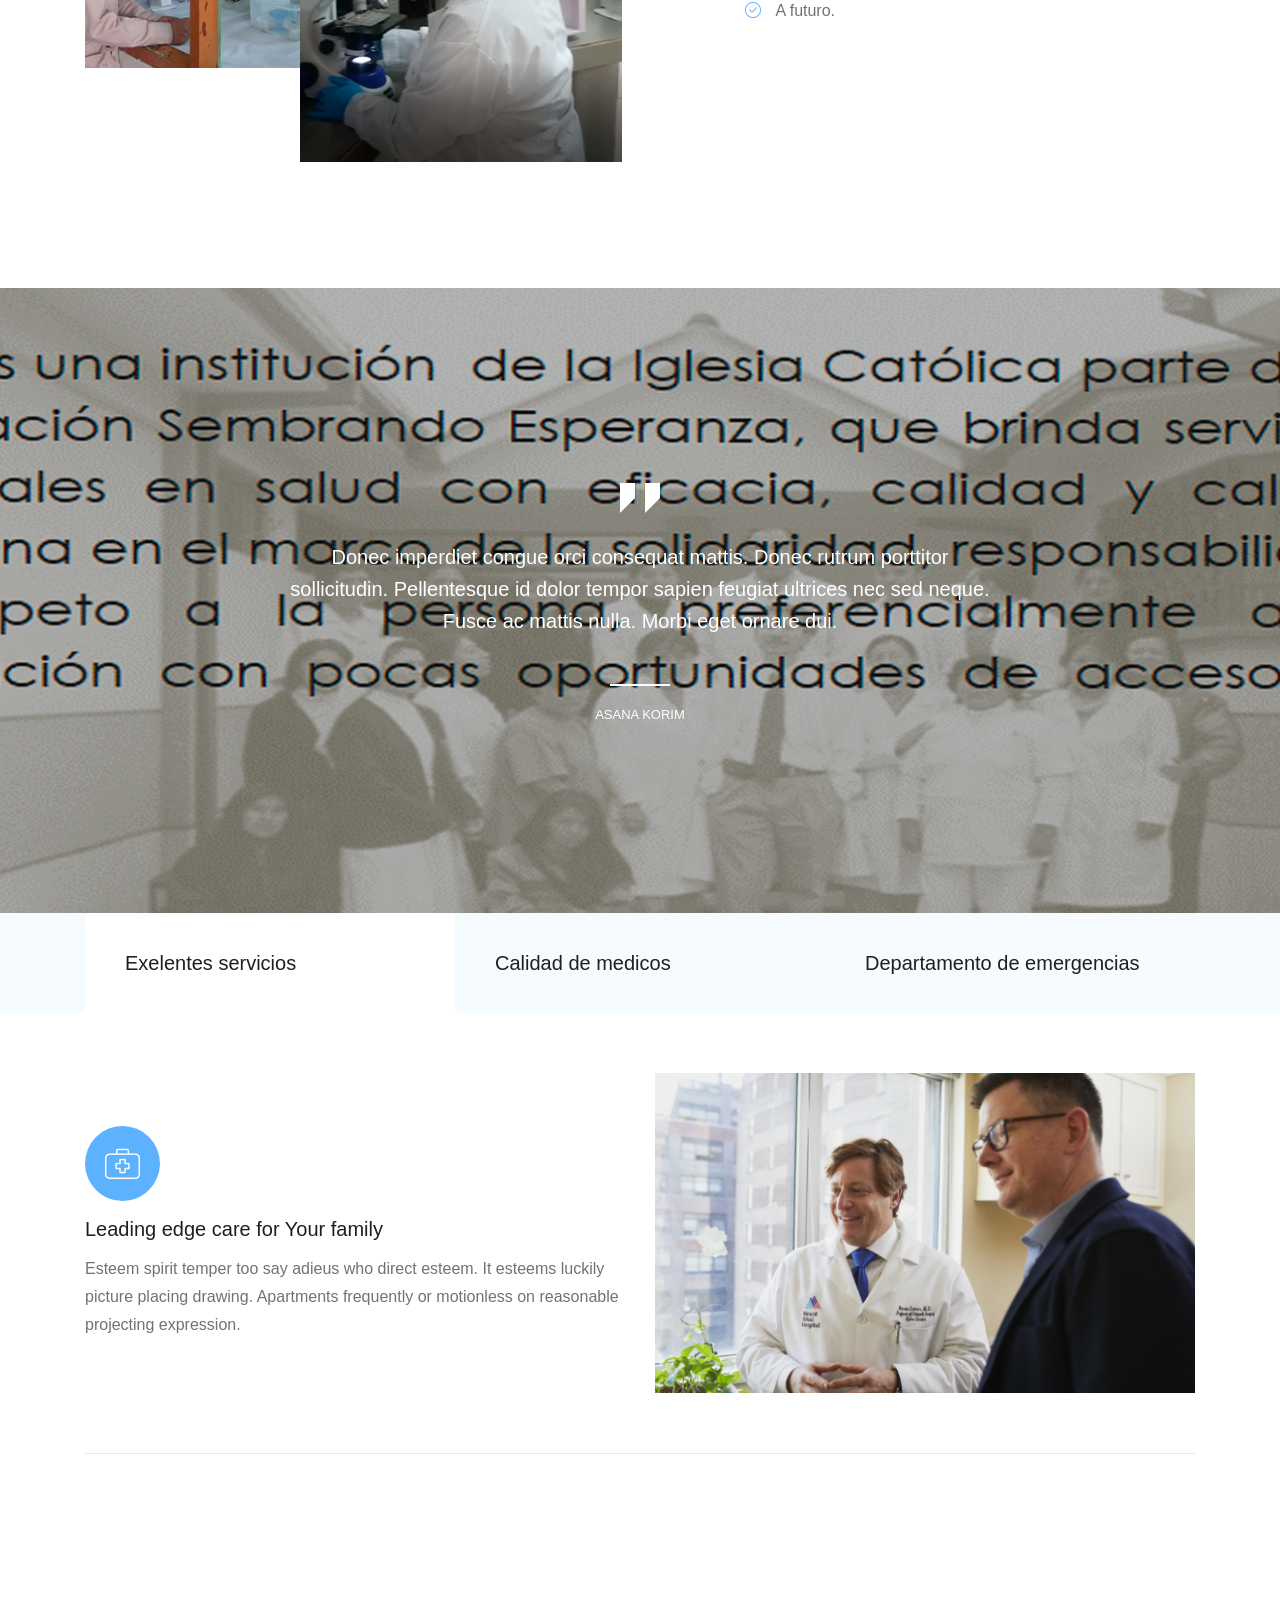
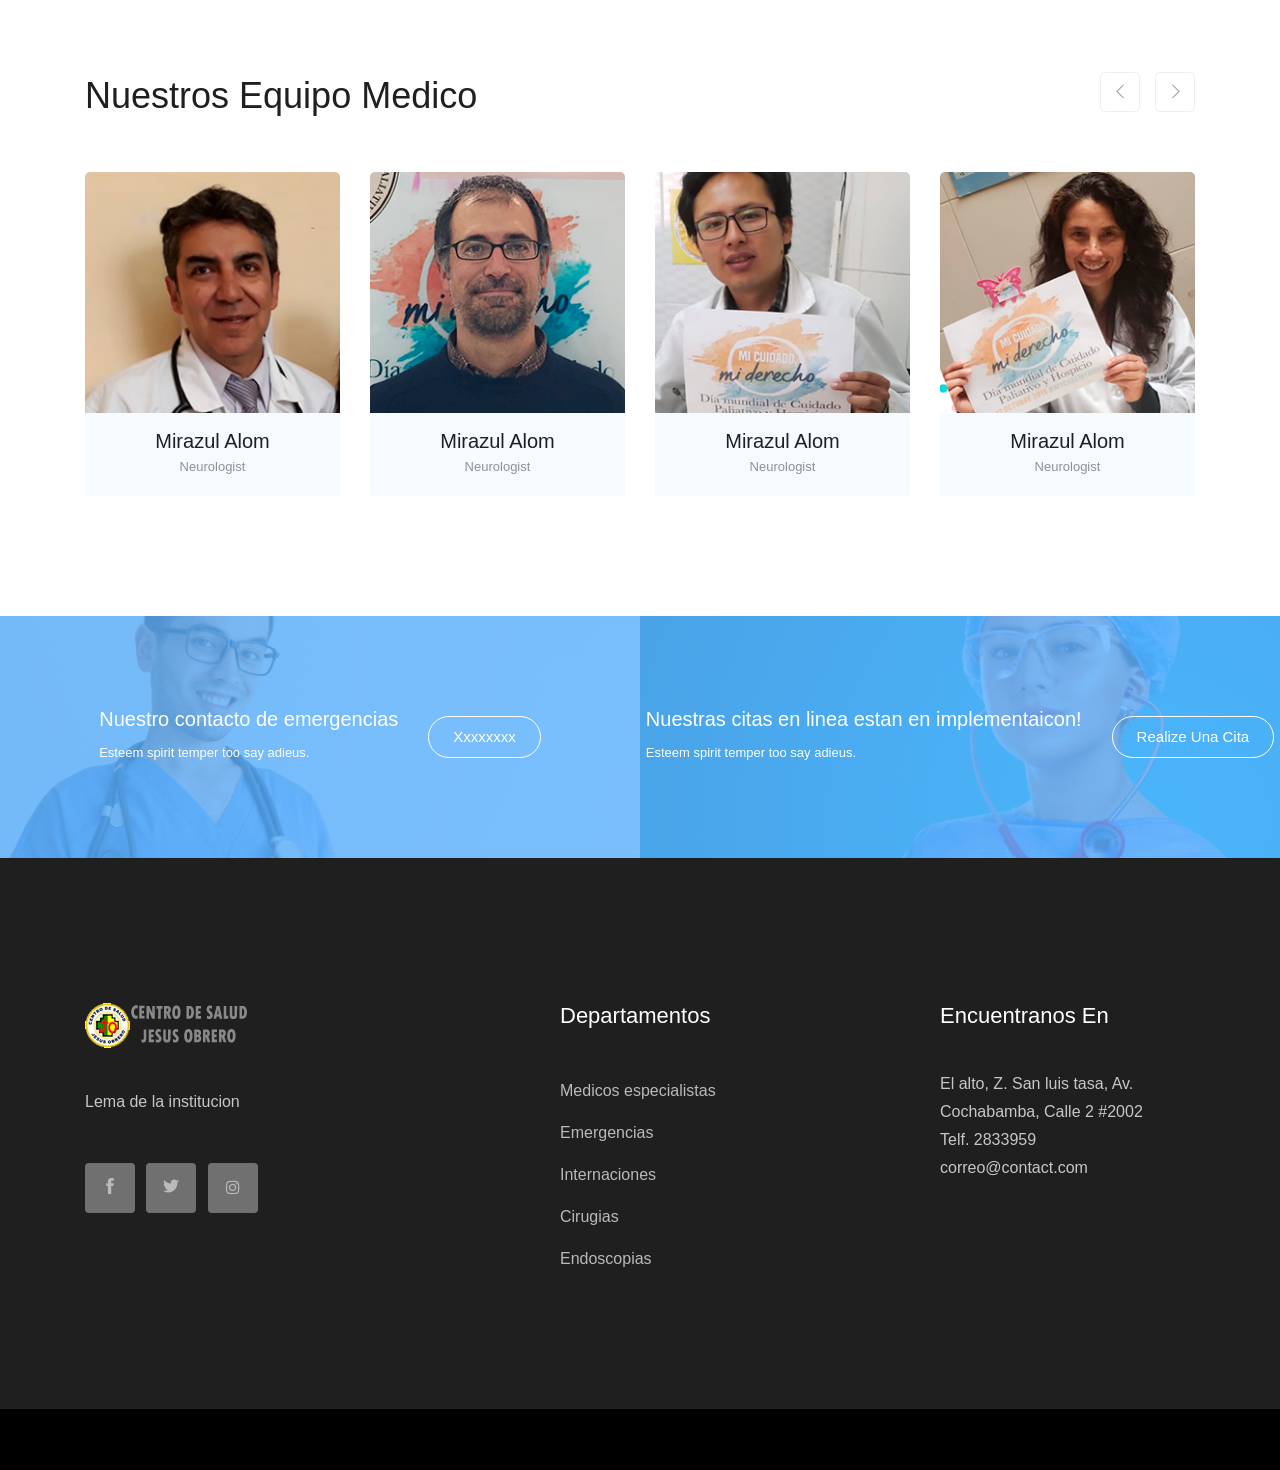
==== commit f60001d6: "2020" ====
--- a/index.html
+++ b/index.html
@@ -208,10 +208,10 @@
                 <div class="col-xl-6 col-lg-6">
                     <div class="welcome_thumb">
                         <div class="thumb_1">
-                            <img src="img/about/1.png" alt="">
+                            <img src="img/about/1_csjo.png" alt="">
                         </div>
                         <div class="thumb_2">
-                            <img src="img/about/2.png" alt="">
+                            <img src="img/about/2_csjo.png" alt="">
                         </div>
                     </div>
                 </div>
@@ -499,7 +499,7 @@
             <div class="row">
                 <div class="col-xl-12">
                     <div class="doctors_title mb-55">
-                        <h3>Nuestros Especialiestas</h3>
+                        <h3>Nuestros Equipo Medico</h3>
                     </div>
                 </div>
             </div>
@@ -508,7 +508,7 @@
                     <div class="expert_active owl-carousel">
                         <div class="single_expert">
                             <div class="expert_thumb">
-                                <img src="img/experts/1.png" alt="">
+                                <img src="img/experts/1_csjo.png" alt="">
                             </div>
                             <div class="experts_name text-center">
                                 <h3>Mirazul Alom</h3>
@@ -517,7 +517,7 @@
                         </div>
                         <div class="single_expert">
                             <div class="expert_thumb">
-                                <img src="img/experts/2.png" alt="">
+                                <img src="img/experts/2_csjo.png" alt="">
                             </div>
                             <div class="experts_name text-center">
                                 <h3>Mirazul Alom</h3>
@@ -526,7 +526,7 @@
                         </div>
                         <div class="single_expert">
                             <div class="expert_thumb">
-                                <img src="img/experts/3.png" alt="">
+                                <img src="img/experts/3_csjo.png" alt="">
                             </div>
                             <div class="experts_name text-center">
                                 <h3>Mirazul Alom</h3>
@@ -535,7 +535,7 @@
                         </div>
                         <div class="single_expert">
                             <div class="expert_thumb">
-                                <img src="img/experts/4.png" alt="">
+                                <img src="img/experts/4_csjo.png" alt="">
                             </div>
                             <div class="experts_name text-center">
                                 <h3>Mirazul Alom</h3>
@@ -544,7 +544,7 @@
                         </div>
                         <div class="single_expert">
                             <div class="expert_thumb">
-                                <img src="img/experts/1.png" alt="">
+                                <img src="img/experts/5_csjo.png" alt="">
                             </div>
                             <div class="experts_name text-center">
                                 <h3>Mirazul Alom</h3>
@@ -553,7 +553,7 @@
                         </div>
                         <div class="single_expert">
                             <div class="expert_thumb">
-                                <img src="img/experts/2.png" alt="">
+                                <img src="img/experts/6_csjo.png" alt="">
                             </div>
                             <div class="experts_name text-center">
                                 <h3>Mirazul Alom</h3>
--- a/css/style.css
+++ b/css/style.css
@@ -0,0 +1,6256 @@
+@import url("https://fonts.googleapis.com/css?family=Poppins:200,200i,300,300i,400,400i,500,500i,600,600i,700&display=swap");
+@import url("https://fonts.googleapis.com/css?family=Poppins:200,200i,300,300i,400,400i,500,500i,600,600i,700&display=swap");
+/* line 1, C:/Users/SPN Graphics/Desktop/CL September/210 Medical/HTML/scss/_extend.scss */
+.flex-center-start {
+  display: -webkit-box;
+  display: -ms-flexbox;
+  display: flex;
+  -webkit-box-align: center;
+  -ms-flex-align: center;
+  align-items: center;
+  -webkit-box-pack: start;
+  -ms-flex-pack: start;
+  justify-content: start;
+}
+
+/* Normal desktop :1200px. */
+/* Normal desktop :992px. */
+/* Tablet desktop :768px. */
+/* small mobile :320px. */
+/* Large Mobile :480px. */
+/* 1. Theme default css */
+/* line 5, C:/Users/SPN Graphics/Desktop/CL September/210 Medical/HTML/scss/theme-default.scss */
+body {
+  font-family: "Poppins", sans-serif;
+  font-weight: normal;
+  font-style: normal;
+}
+
+/* line 12, C:/Users/SPN Graphics/Desktop/CL September/210 Medical/HTML/scss/theme-default.scss */
+.img {
+  max-width: 100%;
+  -webkit-transition: 0.3s;
+  -moz-transition: 0.3s;
+  -o-transition: 0.3s;
+  transition: 0.3s;
+}
+
+/* line 16, C:/Users/SPN Graphics/Desktop/CL September/210 Medical/HTML/scss/theme-default.scss */
+a,
+.button {
+  -webkit-transition: 0.3s;
+  -moz-transition: 0.3s;
+  -o-transition: 0.3s;
+  transition: 0.3s;
+}
+
+/* line 20, C:/Users/SPN Graphics/Desktop/CL September/210 Medical/HTML/scss/theme-default.scss */
+a:focus,
+.button:focus, button:focus {
+  text-decoration: none;
+  outline: none;
+}
+
+/* line 25, C:/Users/SPN Graphics/Desktop/CL September/210 Medical/HTML/scss/theme-default.scss */
+a:focus {
+  color: #fff;
+  text-decoration: none;
+}
+
+/* line 29, C:/Users/SPN Graphics/Desktop/CL September/210 Medical/HTML/scss/theme-default.scss */
+a:focus,
+a:hover,
+.portfolio-cat a:hover,
+.footer -menu li a:hover {
+  text-decoration: none;
+  color: #1F1F1F;
+}
+
+/* line 36, C:/Users/SPN Graphics/Desktop/CL September/210 Medical/HTML/scss/theme-default.scss */
+a,
+button {
+  color: #1F1F1F;
+  outline: medium none;
+}
+
+/* line 41, C:/Users/SPN Graphics/Desktop/CL September/210 Medical/HTML/scss/theme-default.scss */
+h1, h2, h3, h4, h5 {
+  font-family: "Poppins", sans-serif;
+  color: #1F1F1F;
+}
+
+/* line 45, C:/Users/SPN Graphics/Desktop/CL September/210 Medical/HTML/scss/theme-default.scss */
+h1 a,
+h2 a,
+h3 a,
+h4 a,
+h5 a,
+h6 a {
+  color: inherit;
+}
+
+/* line 54, C:/Users/SPN Graphics/Desktop/CL September/210 Medical/HTML/scss/theme-default.scss */
+ul {
+  margin: 0px;
+  padding: 0px;
+}
+
+/* line 58, C:/Users/SPN Graphics/Desktop/CL September/210 Medical/HTML/scss/theme-default.scss */
+li {
+  list-style: none;
+}
+
+/* line 61, C:/Users/SPN Graphics/Desktop/CL September/210 Medical/HTML/scss/theme-default.scss */
+p {
+  font-size: 16px;
+  font-weight: 300;
+  line-height: 28px;
+  color: #4D4D4D;
+  margin-bottom: 13px;
+  font-family: "Poppins", sans-serif;
+}
+
+/* line 70, C:/Users/SPN Graphics/Desktop/CL September/210 Medical/HTML/scss/theme-default.scss */
+label {
+  color: #7e7e7e;
+  cursor: pointer;
+  font-size: 14px;
+  font-weight: 400;
+}
+
+/* line 76, C:/Users/SPN Graphics/Desktop/CL September/210 Medical/HTML/scss/theme-default.scss */
+*::-moz-selection {
+  background: #444;
+  color: #fff;
+  text-shadow: none;
+}
+
+/* line 81, C:/Users/SPN Graphics/Desktop/CL September/210 Medical/HTML/scss/theme-default.scss */
+::-moz-selection {
+  background: #444;
+  color: #fff;
+  text-shadow: none;
+}
+
+/* line 86, C:/Users/SPN Graphics/Desktop/CL September/210 Medical/HTML/scss/theme-default.scss */
+::selection {
+  background: #444;
+  color: #fff;
+  text-shadow: none;
+}
+
+/* line 91, C:/Users/SPN Graphics/Desktop/CL September/210 Medical/HTML/scss/theme-default.scss */
+*::-webkit-input-placeholder {
+  color: #cccccc;
+  font-size: 14px;
+  opacity: 1;
+}
+
+/* line 96, C:/Users/SPN Graphics/Desktop/CL September/210 Medical/HTML/scss/theme-default.scss */
+*:-ms-input-placeholder {
+  color: #cccccc;
+  font-size: 14px;
+  opacity: 1;
+}
+
+/* line 101, C:/Users/SPN Graphics/Desktop/CL September/210 Medical/HTML/scss/theme-default.scss */
+*::-ms-input-placeholder {
+  color: #cccccc;
+  font-size: 14px;
+  opacity: 1;
+}
+
+/* line 106, C:/Users/SPN Graphics/Desktop/CL September/210 Medical/HTML/scss/theme-default.scss */
+*::placeholder {
+  color: #cccccc;
+  font-size: 14px;
+  opacity: 1;
+}
+
+/* line 112, C:/Users/SPN Graphics/Desktop/CL September/210 Medical/HTML/scss/theme-default.scss */
+h3 {
+  font-size: 24px;
+}
+
+/* line 116, C:/Users/SPN Graphics/Desktop/CL September/210 Medical/HTML/scss/theme-default.scss */
+.mb-65 {
+  margin-bottom: 67px;
+}
+
+/* line 120, C:/Users/SPN Graphics/Desktop/CL September/210 Medical/HTML/scss/theme-default.scss */
+.black-bg {
+  background: #020c26 !important;
+}
+
+/* line 124, C:/Users/SPN Graphics/Desktop/CL September/210 Medical/HTML/scss/theme-default.scss */
+.white-bg {
+  background: #ffffff;
+}
+
+/* line 127, C:/Users/SPN Graphics/Desktop/CL September/210 Medical/HTML/scss/theme-default.scss */
+.gray-bg {
+  background: #f5f5f5;
+}
+
+/* line 132, C:/Users/SPN Graphics/Desktop/CL September/210 Medical/HTML/scss/theme-default.scss */
+.bg-img-1 {
+  background-image: url(../img/slider/slider-img-1.jpg);
+}
+
+/* line 135, C:/Users/SPN Graphics/Desktop/CL September/210 Medical/HTML/scss/theme-default.scss */
+.bg-img-2 {
+  background-image: url(../img/background-img/bg-img-2.jpg);
+}
+
+/* line 138, C:/Users/SPN Graphics/Desktop/CL September/210 Medical/HTML/scss/theme-default.scss */
+.cta-bg-1 {
+  background-image: url(../img/background-img/bg-img-3.jpg);
+}
+
+/* line 143, C:/Users/SPN Graphics/Desktop/CL September/210 Medical/HTML/scss/theme-default.scss */
+.overlay {
+  position: relative;
+  z-index: 0;
+}
+
+/* line 147, C:/Users/SPN Graphics/Desktop/CL September/210 Medical/HTML/scss/theme-default.scss */
+.overlay::before {
+  position: absolute;
+  content: "";
+  background-color: #1f1f1f;
+  top: 0;
+  left: 0;
+  width: 100%;
+  height: 100%;
+  z-index: -1;
+  opacity: .5;
+}
+
+/* line 159, C:/Users/SPN Graphics/Desktop/CL September/210 Medical/HTML/scss/theme-default.scss */
+.overlay2 {
+  position: relative;
+  z-index: 0;
+}
+
+/* line 163, C:/Users/SPN Graphics/Desktop/CL September/210 Medical/HTML/scss/theme-default.scss */
+.overlay2::before {
+  position: absolute;
+  content: "";
+  background-color: #000000;
+  top: 0;
+  left: 0;
+  width: 100%;
+  height: 100%;
+  z-index: -1;
+  opacity: 0.3;
+}
+
+/* line 175, C:/Users/SPN Graphics/Desktop/CL September/210 Medical/HTML/scss/theme-default.scss */
+.overlay_skyblue {
+  position: relative;
+  z-index: 0;
+}
+
+/* line 179, C:/Users/SPN Graphics/Desktop/CL September/210 Medical/HTML/scss/theme-default.scss */
+.overlay_skyblue::before {
+  position: absolute;
+  content: "";
+  background-color: #5DB2FF;
+  top: 0;
+  left: 0;
+  width: 100%;
+  height: 100%;
+  z-index: -1;
+  opacity: 0.8;
+}
+
+/* line 192, C:/Users/SPN Graphics/Desktop/CL September/210 Medical/HTML/scss/theme-default.scss */
+.bradcam_overlay {
+  position: relative;
+  z-index: 0;
+}
+
+/* line 196, C:/Users/SPN Graphics/Desktop/CL September/210 Medical/HTML/scss/theme-default.scss */
+.bradcam_overlay::before {
+  position: absolute;
+  content: "";
+  /* Permalink - use to edit and share this gradient: https://colorzilla.com/gradient-editor/#5db2ff+0,7db9e8+100&1+24,0+96 */
+  background: -moz-linear-gradient(left, #5db2ff 0%, #65b4f9 24%, rgba(124, 185, 233, 0) 96%, rgba(125, 185, 232, 0) 100%);
+  /* FF3.6-15 */
+  background: -webkit-linear-gradient(left, #5db2ff 0%, #65b4f9 24%, rgba(124, 185, 233, 0) 96%, rgba(125, 185, 232, 0) 100%);
+  /* Chrome10-25,Safari5.1-6 */
+  background: linear-gradient(to right, #5db2ff 0%, #65b4f9 24%, rgba(124, 185, 233, 0) 96%, rgba(125, 185, 232, 0) 100%);
+  /* W3C, IE10+, FF16+, Chrome26+, Opera12+, Safari7+ */
+  filter: progid:DXImageTransform.Microsoft.gradient( startColorstr='#5db2ff', endColorstr='#007db9e8',GradientType=1 );
+  /* IE6-9 */
+  top: 0;
+  left: 0;
+  width: 100%;
+  height: 100%;
+  z-index: -1;
+  opacity: 1;
+}
+
+/* line 212, C:/Users/SPN Graphics/Desktop/CL September/210 Medical/HTML/scss/theme-default.scss */
+.section-padding {
+  padding-top: 120px;
+  padding-bottom: 120px;
+}
+
+/* line 216, C:/Users/SPN Graphics/Desktop/CL September/210 Medical/HTML/scss/theme-default.scss */
+.pt-120 {
+  padding-top: 120px;
+}
+
+/* button style */
+/* line 222, C:/Users/SPN Graphics/Desktop/CL September/210 Medical/HTML/scss/theme-default.scss */
+.owl-carousel .owl-nav div {
+  background: transparent;
+  height: 50px;
+  left: 0px;
+  position: absolute;
+  text-align: center;
+  top: 50%;
+  -webkit-transform: translateY(-50%);
+  -ms-transform: translateY(-50%);
+  transform: translateY(-50%);
+  -webkit-transition: all 0.3s ease 0s;
+  -o-transition: all 0.3s ease 0s;
+  transition: all 0.3s ease 0s;
+  width: 50px;
+  color: #fff;
+  background-color: transparent;
+  -webkit-border-radius: 5px;
+  -moz-border-radius: 5px;
+  border-radius: 5px;
+  left: 50px;
+  font-size: 15px;
+  line-height: 50px;
+  border: 1px solid #fff;
+  left: 140px;
+}
+
+/* line 249, C:/Users/SPN Graphics/Desktop/CL September/210 Medical/HTML/scss/theme-default.scss */
+.owl-carousel .owl-nav div.owl-next {
+  left: auto;
+  right: 140px;
+}
+
+/* line 254, C:/Users/SPN Graphics/Desktop/CL September/210 Medical/HTML/scss/theme-default.scss */
+.owl-carousel .owl-nav div.owl-next i {
+  position: relative;
+  right: 0;
+}
+
+/* line 261, C:/Users/SPN Graphics/Desktop/CL September/210 Medical/HTML/scss/theme-default.scss */
+.owl-carousel .owl-nav div.owl-prev i {
+  position: relative;
+  top: 0px;
+}
+
+/* line 271, C:/Users/SPN Graphics/Desktop/CL September/210 Medical/HTML/scss/theme-default.scss */
+.owl-carousel:hover .owl-nav div {
+  opacity: 1;
+  visibility: visible;
+}
+
+/* line 274, C:/Users/SPN Graphics/Desktop/CL September/210 Medical/HTML/scss/theme-default.scss */
+.owl-carousel:hover .owl-nav div:hover {
+  color: #fff;
+  background: #009DFF;
+  border: 1px solid transparent;
+}
+
+/* line 284, C:/Users/SPN Graphics/Desktop/CL September/210 Medical/HTML/scss/theme-default.scss */
+.mb-20px {
+  margin-bottom: 20px;
+}
+
+/* line 288, C:/Users/SPN Graphics/Desktop/CL September/210 Medical/HTML/scss/theme-default.scss */
+.mb-55 {
+  margin-bottom: 55px;
+}
+
+/* line 291, C:/Users/SPN Graphics/Desktop/CL September/210 Medical/HTML/scss/theme-default.scss */
+.mb-40 {
+  margin-bottom: 40px;
+}
+
+/* line 1, C:/Users/SPN Graphics/Desktop/CL September/210 Medical/HTML/scss/_btn.scss */
+.boxed-btn {
+  background: #fff;
+  color: #131313;
+  display: inline-block;
+  padding: 18px 44px;
+  font-family: "Poppins", sans-serif;
+  font-size: 14px;
+  font-weight: 400;
+  border: 0;
+  border: 1px solid #009DFF;
+  letter-spacing: 3px;
+  text-align: center;
+  color: #009DFF !important;
+  text-transform: uppercase;
+  cursor: pointer;
+}
+
+/* line 17, C:/Users/SPN Graphics/Desktop/CL September/210 Medical/HTML/scss/_btn.scss */
+.boxed-btn:hover {
+  background: #009DFF;
+  color: #fff !important;
+  border: 1px solid #009DFF;
+}
+
+/* line 22, C:/Users/SPN Graphics/Desktop/CL September/210 Medical/HTML/scss/_btn.scss */
+.boxed-btn:focus {
+  outline: none;
+}
+
+/* line 25, C:/Users/SPN Graphics/Desktop/CL September/210 Medical/HTML/scss/_btn.scss */
+.boxed-btn.large-width {
+  width: 220px;
+}
+
+/* line 29, C:/Users/SPN Graphics/Desktop/CL September/210 Medical/HTML/scss/_btn.scss */
+.boxed-btn3 {
+  /* Permalink - use to edit and share this gradient: https://colorzilla.com/gradient-editor/#0181f5+0,5db2ff+100 */
+  background: #0181f5;
+  /* Old browsers */
+  background: -moz-linear-gradient(left, #0181f5 0%, #5db2ff 100%);
+  /* FF3.6-15 */
+  background: -webkit-linear-gradient(left, #0181f5 0%, #5db2ff 100%);
+  /* Chrome10-25,Safari5.1-6 */
+  background: linear-gradient(to right, #0181f5 0%, #5db2ff 100%);
+  /* W3C, IE10+, FF16+, Chrome26+, Opera12+, Safari7+ */
+  filter: progid:DXImageTransform.Microsoft.gradient( startColorstr='#0181f5', endColorstr='#5db2ff',GradientType=1 );
+  /* IE6-9 */
+  color: #fff;
+  display: inline-block;
+  padding: 18px 44px;
+  font-family: "Poppins", sans-serif;
+  font-size: 15px;
+  font-weight: 500;
+  border: 0;
+  border: 1px solid transparent;
+  -webkit-border-radius: 4px;
+  -moz-border-radius: 4px;
+  border-radius: 4px;
+  text-align: center;
+  color: #fff !important;
+  text-transform: capitalize;
+  -webkit-transition: 0.5s;
+  -moz-transition: 0.5s;
+  -o-transition: 0.5s;
+  transition: 0.5s;
+  cursor: pointer;
+}
+
+/* line 51, C:/Users/SPN Graphics/Desktop/CL September/210 Medical/HTML/scss/_btn.scss */
+.boxed-btn3:hover {
+  background: #fff;
+  color: #009DFF !important;
+  border: 1px solid #009DFF;
+}
+
+/* line 56, C:/Users/SPN Graphics/Desktop/CL September/210 Medical/HTML/scss/_btn.scss */
+.boxed-btn3:focus {
+  outline: none;
+}
+
+/* line 59, C:/Users/SPN Graphics/Desktop/CL September/210 Medical/HTML/scss/_btn.scss */
+.boxed-btn3.large-width {
+  width: 220px;
+}
+
+/* line 64, C:/Users/SPN Graphics/Desktop/CL September/210 Medical/HTML/scss/_btn.scss */
+.boxed-btn3-white {
+  color: #fff;
+  display: inline-block;
+  padding: 9px 24px;
+  font-family: "Poppins", sans-serif;
+  font-size: 15px;
+  font-weight: 400;
+  border: 0;
+  border: 1px solid #fff;
+  -webkit-border-radius: 5px;
+  -moz-border-radius: 5px;
+  border-radius: 5px;
+  text-align: center;
+  color: #fff !important;
+  text-transform: capitalize;
+  -webkit-transition: 0.5s;
+  -moz-transition: 0.5s;
+  -o-transition: 0.5s;
+  transition: 0.5s;
+  cursor: pointer;
+}
+
+/* line 80, C:/Users/SPN Graphics/Desktop/CL September/210 Medical/HTML/scss/_btn.scss */
+.boxed-btn3-white:hover {
+  background: #fff;
+  color: #009DFF !important;
+  border: 1px solid transparent;
+}
+
+/* line 85, C:/Users/SPN Graphics/Desktop/CL September/210 Medical/HTML/scss/_btn.scss */
+.boxed-btn3-white:focus {
+  outline: none;
+}
+
+/* line 88, C:/Users/SPN Graphics/Desktop/CL September/210 Medical/HTML/scss/_btn.scss */
+.boxed-btn3-white.large-width {
+  width: 220px;
+}
+
+/* line 93, C:/Users/SPN Graphics/Desktop/CL September/210 Medical/HTML/scss/_btn.scss */
+.boxed-btn3-white-2 {
+  color: #5DB2FF !important;
+  display: inline-block;
+  padding: 9px 24px;
+  font-family: "Poppins", sans-serif;
+  font-size: 15px;
+  font-weight: 400;
+  border: 0;
+  border: 1px solid #5DB2FF;
+  -webkit-border-radius: 5px;
+  -moz-border-radius: 5px;
+  border-radius: 5px;
+  text-align: center;
+  text-transform: capitalize;
+  -webkit-transition: 0.5s;
+  -moz-transition: 0.5s;
+  -o-transition: 0.5s;
+  transition: 0.5s;
+  cursor: pointer;
+}
+
+/* line 108, C:/Users/SPN Graphics/Desktop/CL September/210 Medical/HTML/scss/_btn.scss */
+.boxed-btn3-white-2:hover {
+  background: #5DB2FF;
+  color: #fff !important;
+  border: 1px solid transparent;
+}
+
+/* line 113, C:/Users/SPN Graphics/Desktop/CL September/210 Medical/HTML/scss/_btn.scss */
+.boxed-btn3-white-2:focus {
+  outline: none;
+}
+
+/* line 116, C:/Users/SPN Graphics/Desktop/CL September/210 Medical/HTML/scss/_btn.scss */
+.boxed-btn3-white-2.large-width {
+  width: 220px;
+}
+
+/* line 120, C:/Users/SPN Graphics/Desktop/CL September/210 Medical/HTML/scss/_btn.scss */
+.boxed-btn2 {
+  background: transparent;
+  color: #fff;
+  display: inline-block;
+  padding: 18px 24px;
+  font-family: "Poppins", sans-serif;
+  font-size: 14px;
+  font-weight: 400;
+  border: 0;
+  border: 1px solid #fff;
+  letter-spacing: 2px;
+  text-transform: uppercase;
+}
+
+/* line 132, C:/Users/SPN Graphics/Desktop/CL September/210 Medical/HTML/scss/_btn.scss */
+.boxed-btn2:hover {
+  background: #fff;
+  color: #131313 !important;
+}
+
+/* line 136, C:/Users/SPN Graphics/Desktop/CL September/210 Medical/HTML/scss/_btn.scss */
+.boxed-btn2:focus {
+  outline: none;
+}
+
+/* line 140, C:/Users/SPN Graphics/Desktop/CL September/210 Medical/HTML/scss/_btn.scss */
+.line-button {
+  color: #919191;
+  font-size: 16px;
+  font-weight: 400;
+  display: inline-block;
+  position: relative;
+  padding-right: 5px;
+  padding-bottom: 2px;
+}
+
+/* line 148, C:/Users/SPN Graphics/Desktop/CL September/210 Medical/HTML/scss/_btn.scss */
+.line-button::before {
+  position: absolute;
+  content: "";
+  background: #919191;
+  width: 100%;
+  height: 1px;
+  bottom: 0;
+  left: 0;
+}
+
+/* line 157, C:/Users/SPN Graphics/Desktop/CL September/210 Medical/HTML/scss/_btn.scss */
+.line-button:hover {
+  color: #009DFF;
+}
+
+/* line 160, C:/Users/SPN Graphics/Desktop/CL September/210 Medical/HTML/scss/_btn.scss */
+.line-button:hover::before {
+  background: #009DFF;
+}
+
+/* line 164, C:/Users/SPN Graphics/Desktop/CL September/210 Medical/HTML/scss/_btn.scss */
+.book_now {
+  display: inline-block;
+  font-size: 14px;
+  color: #009DFF;
+  border: 1px solid #009DFF;
+  text-transform: capitalize;
+  padding: 10px 25px;
+}
+
+/* line 171, C:/Users/SPN Graphics/Desktop/CL September/210 Medical/HTML/scss/_btn.scss */
+.book_now:hover {
+  background: #009DFF;
+  color: #fff;
+}
+
+/* line 2, C:/Users/SPN Graphics/Desktop/CL September/210 Medical/HTML/scss/_section_title.scss */
+.section_title h3 {
+  font-size: 36px;
+  font-weight: 500;
+  line-height: 48px;
+  color: #1F1F1F;
+  position: relative;
+  z-index: 9;
+  padding-bottom: 15px;
+}
+
+/* line 10, C:/Users/SPN Graphics/Desktop/CL September/210 Medical/HTML/scss/_section_title.scss */
+.section_title h3::before {
+  position: absolute;
+  left: 0;
+  background: #5DB2FF;
+  height: 2px;
+  width: 50px;
+  content: '';
+  left: 50%;
+  transform: translateX(-50%);
+  bottom: 0;
+}
+
+@media (max-width: 767px) {
+  /* line 2, C:/Users/SPN Graphics/Desktop/CL September/210 Medical/HTML/scss/_section_title.scss */
+  .section_title h3 {
+    font-size: 30px;
+    line-height: 36px;
+  }
+}
+
+@media (min-width: 768px) and (max-width: 991px) {
+  /* line 2, C:/Users/SPN Graphics/Desktop/CL September/210 Medical/HTML/scss/_section_title.scss */
+  .section_title h3 {
+    font-size: 36px;
+    line-height: 42px;
+  }
+}
+
+@media (max-width: 767px) {
+  /* line 29, C:/Users/SPN Graphics/Desktop/CL September/210 Medical/HTML/scss/_section_title.scss */
+  .section_title h3 br {
+    display: none;
+  }
+}
+
+/* line 35, C:/Users/SPN Graphics/Desktop/CL September/210 Medical/HTML/scss/_section_title.scss */
+.section_title p {
+  font-size: 16px;
+  color: #727272;
+  line-height: 28px;
+  margin-bottom: 0;
+}
+
+@media (max-width: 767px) {
+  /* line 40, C:/Users/SPN Graphics/Desktop/CL September/210 Medical/HTML/scss/_section_title.scss */
+  .section_title p br {
+    display: none;
+  }
+}
+
+/* line 48, C:/Users/SPN Graphics/Desktop/CL September/210 Medical/HTML/scss/_section_title.scss */
+.mb-100 {
+  margin-bottom: 100px;
+}
+
+@media (max-width: 767px) {
+  /* line 48, C:/Users/SPN Graphics/Desktop/CL September/210 Medical/HTML/scss/_section_title.scss */
+  .mb-100 {
+    margin-bottom: 40px;
+  }
+}
+
+@media (max-width: 767px) {
+  /* line 4, C:/Users/SPN Graphics/Desktop/CL September/210 Medical/HTML/scss/_slick-nav.scss */
+  .mobile_menu {
+    position: absolute;
+    right: 0px;
+    width: 100%;
+    z-index: 9;
+  }
+}
+
+/* line 13, C:/Users/SPN Graphics/Desktop/CL September/210 Medical/HTML/scss/_slick-nav.scss */
+.slicknav_menu .slicknav_nav {
+  background: #fff;
+  float: right;
+  margin-top: 0;
+  padding: 0;
+  width: 95%;
+  padding: 0;
+  border-radius: 0px;
+  margin-top: 5px;
+  position: absolute;
+  left: 0;
+  right: 0;
+  margin: auto;
+  top: 11px;
+}
+
+/* line 28, C:/Users/SPN Graphics/Desktop/CL September/210 Medical/HTML/scss/_slick-nav.scss */
+.slicknav_menu .slicknav_nav a:hover {
+  background: transparent;
+  color: #009DFF;
+}
+
+/* line 32, C:/Users/SPN Graphics/Desktop/CL September/210 Medical/HTML/scss/_slick-nav.scss */
+.slicknav_menu .slicknav_nav a.active {
+  color: #009DFF;
+}
+
+@media (max-width: 767px) {
+  /* line 35, C:/Users/SPN Graphics/Desktop/CL September/210 Medical/HTML/scss/_slick-nav.scss */
+  .slicknav_menu .slicknav_nav a i {
+    display: none;
+  }
+}
+
+@media (min-width: 768px) and (max-width: 991px) {
+  /* line 35, C:/Users/SPN Graphics/Desktop/CL September/210 Medical/HTML/scss/_slick-nav.scss */
+  .slicknav_menu .slicknav_nav a i {
+    display: none;
+  }
+}
+
+/* line 44, C:/Users/SPN Graphics/Desktop/CL September/210 Medical/HTML/scss/_slick-nav.scss */
+.slicknav_menu .slicknav_nav .slicknav_btn {
+  background-color: transparent;
+  cursor: pointer;
+  margin-bottom: 10px;
+  margin-top: -40px;
+  position: relative;
+  z-index: 99;
+  border: 1px solid #ddd;
+  top: 3px;
+  right: 5px;
+  top: -36px;
+}
+
+/* line 55, C:/Users/SPN Graphics/Desktop/CL September/210 Medical/HTML/scss/_slick-nav.scss */
+.slicknav_menu .slicknav_nav .slicknav_btn .slicknav_icon {
+  margin-right: 6px;
+  margin-top: 3px;
+  position: relative;
+  padding-bottom: 3px;
+  top: -11px;
+  right: -5px;
+}
+
+@media (max-width: 767px) {
+  /* line 12, C:/Users/SPN Graphics/Desktop/CL September/210 Medical/HTML/scss/_slick-nav.scss */
+  .slicknav_menu {
+    margin-right: 0px;
+  }
+}
+
+/* line 72, C:/Users/SPN Graphics/Desktop/CL September/210 Medical/HTML/scss/_slick-nav.scss */
+.slicknav_nav .slicknav_arrow {
+  float: right;
+  font-size: 22px;
+  position: relative;
+  top: -9px;
+}
+
+/* line 78, C:/Users/SPN Graphics/Desktop/CL September/210 Medical/HTML/scss/_slick-nav.scss */
+.slicknav_btn {
+  background-color: transparent;
+  cursor: pointer;
+  margin-bottom: 10px;
+  position: relative;
+  z-index: 99;
+  border: none;
+  border-radius: 3px;
+  top: 5px;
+  padding: 5px;
+  right: 5px;
+  margin-top: -5px;
+  top: -31px;
+}
+
+/* line 92, C:/Users/SPN Graphics/Desktop/CL September/210 Medical/HTML/scss/_slick-nav.scss */
+.slicknav_btn {
+  background-color: transparent;
+  cursor: pointer;
+  margin-bottom: 10px;
+  position: relative;
+  z-index: 99;
+  border: none;
+  border-radius: 3px;
+  top: 5px;
+  padding: 5px;
+  right: 0;
+  margin-top: -5px;
+  top: -36px;
+}
+
+/* line 1, C:/Users/SPN Graphics/Desktop/CL September/210 Medical/HTML/scss/_header.scss */
+.header-area {
+  left: 0;
+  right: 0;
+  width: 100%;
+  top: 0;
+  z-index: 9;
+}
+
+@media (max-width: 767px) {
+  /* line 1, C:/Users/SPN Graphics/Desktop/CL September/210 Medical/HTML/scss/_header.scss */
+  .header-area {
+    padding-top: 0;
+  }
+}
+
+@media (min-width: 768px) and (max-width: 991px) {
+  /* line 1, C:/Users/SPN Graphics/Desktop/CL September/210 Medical/HTML/scss/_header.scss */
+  .header-area {
+    padding-top: 0;
+  }
+}
+
+/* line 15, C:/Users/SPN Graphics/Desktop/CL September/210 Medical/HTML/scss/_header.scss */
+.header-area .main-header-area {
+  padding: 18px 0;
+  background: #fff;
+}
+
+/* line 31, C:/Users/SPN Graphics/Desktop/CL September/210 Medical/HTML/scss/_header.scss */
+.header-area .main-header-area .logo-img {
+  text-align: center;
+}
+
+@media (max-width: 767px) {
+  /* line 31, C:/Users/SPN Graphics/Desktop/CL September/210 Medical/HTML/scss/_header.scss */
+  .header-area .main-header-area .logo-img {
+    text-align: left;
+  }
+}
+
+@media (min-width: 768px) and (max-width: 991px) {
+  /* line 31, C:/Users/SPN Graphics/Desktop/CL September/210 Medical/HTML/scss/_header.scss */
+  .header-area .main-header-area .logo-img {
+    text-align: left;
+  }
+}
+
+@media (min-width: 992px) and (max-width: 1200px) {
+  /* line 31, C:/Users/SPN Graphics/Desktop/CL September/210 Medical/HTML/scss/_header.scss */
+  .header-area .main-header-area .logo-img {
+    text-align: left;
+  }
+}
+
+@media (max-width: 767px) {
+  /* line 45, C:/Users/SPN Graphics/Desktop/CL September/210 Medical/HTML/scss/_header.scss */
+  .header-area .main-header-area .logo-img img {
+    width: 70px;
+  }
+}
+
+@media (min-width: 768px) and (max-width: 991px) {
+  /* line 45, C:/Users/SPN Graphics/Desktop/CL September/210 Medical/HTML/scss/_header.scss */
+  .header-area .main-header-area .logo-img img {
+    width: 70px;
+  }
+}
+
+/* line 57, C:/Users/SPN Graphics/Desktop/CL September/210 Medical/HTML/scss/_header.scss */
+.header-area .main-header-area .Appointment {
+  display: -webkit-box;
+  display: -moz-box;
+  display: -ms-flexbox;
+  display: -webkit-flex;
+  display: flex;
+  -webkit-align-items: center;
+  -moz-align-items: center;
+  -ms-align-items: center;
+  align-items: center;
+  -webkit-justify-content: flex-end;
+  -moz-justify-content: flex-end;
+  -ms-justify-content: flex-end;
+  justify-content: flex-end;
+  -ms-flex-pack: flex-end;
+}
+
+/* line 63, C:/Users/SPN Graphics/Desktop/CL September/210 Medical/HTML/scss/_header.scss */
+.header-area .main-header-area .Appointment .socail_links ul li {
+  display: inline-block;
+}
+
+/* line 66, C:/Users/SPN Graphics/Desktop/CL September/210 Medical/HTML/scss/_header.scss */
+.header-area .main-header-area .Appointment .socail_links ul li a {
+  color: #A8A7A0;
+  margin: 0 10px;
+  font-size: 15px;
+}
+
+/* line 70, C:/Users/SPN Graphics/Desktop/CL September/210 Medical/HTML/scss/_header.scss */
+.header-area .main-header-area .Appointment .socail_links ul li a:hover {
+  color: #fff;
+}
+
+/* line 77, C:/Users/SPN Graphics/Desktop/CL September/210 Medical/HTML/scss/_header.scss */
+.header-area .main-header-area .Appointment .book_btn {
+  margin-left: 30px;
+}
+
+@media (min-width: 992px) and (max-width: 1200px) {
+  /* line 77, C:/Users/SPN Graphics/Desktop/CL September/210 Medical/HTML/scss/_header.scss */
+  .header-area .main-header-area .Appointment .book_btn {
+    margin-left: 0;
+  }
+}
+
+@media (min-width: 1200px) and (max-width: 1500px) {
+  /* line 77, C:/Users/SPN Graphics/Desktop/CL September/210 Medical/HTML/scss/_header.scss */
+  .header-area .main-header-area .Appointment .book_btn {
+    margin-left: 0;
+  }
+}
+
+/* line 85, C:/Users/SPN Graphics/Desktop/CL September/210 Medical/HTML/scss/_header.scss */
+.header-area .main-header-area .Appointment .book_btn a {
+  background: #009DFF;
+  padding: 12px 26px;
+  font-size: 14px;
+  font-weight: 400;
+  border: 1px solid transparent;
+  color: #fff;
+  -webkit-border-radius: 4px;
+  -moz-border-radius: 4px;
+  border-radius: 4px;
+}
+
+@media (min-width: 992px) and (max-width: 1200px) {
+  /* line 85, C:/Users/SPN Graphics/Desktop/CL September/210 Medical/HTML/scss/_header.scss */
+  .header-area .main-header-area .Appointment .book_btn a {
+    padding: 12px 20px;
+  }
+}
+
+/* line 96, C:/Users/SPN Graphics/Desktop/CL September/210 Medical/HTML/scss/_header.scss */
+.header-area .main-header-area .Appointment .book_btn a:hover {
+  background: #fff;
+  color: #009DFF;
+  border: 1px solid #009DFF;
+}
+
+/* line 104, C:/Users/SPN Graphics/Desktop/CL September/210 Medical/HTML/scss/_header.scss */
+.header-area .main-header-area .main-menu {
+  text-align: center;
+  padding: 12px 0;
+}
+
+/* line 108, C:/Users/SPN Graphics/Desktop/CL September/210 Medical/HTML/scss/_header.scss */
+.header-area .main-header-area .main-menu ul li {
+  display: inline-block;
+  position: relative;
+  margin: 0 10px;
+}
+
+/* line 118, C:/Users/SPN Graphics/Desktop/CL September/210 Medical/HTML/scss/_header.scss */
+.header-area .main-header-area .main-menu ul li a {
+  color: #727272;
+  font-size: 15px;
+  text-transform: capitalize;
+  font-weight: 500;
+  display: inline-block;
+  padding: 0px 0px 0px 0px;
+  font-family: "Poppins", sans-serif;
+  position: relative;
+  text-transform: capitalize;
+}
+
+@media (min-width: 992px) and (max-width: 1200px) {
+  /* line 118, C:/Users/SPN Graphics/Desktop/CL September/210 Medical/HTML/scss/_header.scss */
+  .header-area .main-header-area .main-menu ul li a {
+    font-size: 15px;
+  }
+}
+
+@media (min-width: 1200px) and (max-width: 1500px) {
+  /* line 118, C:/Users/SPN Graphics/Desktop/CL September/210 Medical/HTML/scss/_header.scss */
+  .header-area .main-header-area .main-menu ul li a {
+    font-size: 15px;
+  }
+}
+
+/* line 137, C:/Users/SPN Graphics/Desktop/CL September/210 Medical/HTML/scss/_header.scss */
+.header-area .main-header-area .main-menu ul li a i {
+  font-size: 9px;
+}
+
+@media (max-width: 767px) {
+  /* line 137, C:/Users/SPN Graphics/Desktop/CL September/210 Medical/HTML/scss/_header.scss */
+  .header-area .main-header-area .main-menu ul li a i {
+    display: none !important;
+  }
+}
+
+@media (min-width: 768px) and (max-width: 991px) {
+  /* line 137, C:/Users/SPN Graphics/Desktop/CL September/210 Medical/HTML/scss/_header.scss */
+  .header-area .main-header-area .main-menu ul li a i {
+    display: none !important;
+  }
+}
+
+/* line 146, C:/Users/SPN Graphics/Desktop/CL September/210 Medical/HTML/scss/_header.scss */
+.header-area .main-header-area .main-menu ul li a::before {
+  position: absolute;
+  content: "";
+  background: #fff;
+  width: 100%;
+  height: 2px;
+  bottom: 0;
+  left: 0;
+  opacity: 0;
+  transform: scaleX(0);
+  -webkit-transition: 0.3s;
+  -moz-transition: 0.3s;
+  -o-transition: 0.3s;
+  transition: 0.3s;
+}
+
+/* line 158, C:/Users/SPN Graphics/Desktop/CL September/210 Medical/HTML/scss/_header.scss */
+.header-area .main-header-area .main-menu ul li a:hover::before {
+  opacity: 1;
+  transform: scaleX(1);
+}
+
+/* line 163, C:/Users/SPN Graphics/Desktop/CL September/210 Medical/HTML/scss/_header.scss */
+.header-area .main-header-area .main-menu ul li a.active::before {
+  opacity: 1;
+  transform: scaleX(1);
+}
+
+/* line 168, C:/Users/SPN Graphics/Desktop/CL September/210 Medical/HTML/scss/_header.scss */
+.header-area .main-header-area .main-menu ul li a:hover {
+  color: #1F1F1F;
+}
+
+/* line 172, C:/Users/SPN Graphics/Desktop/CL September/210 Medical/HTML/scss/_header.scss */
+.header-area .main-header-area .main-menu ul li .submenu {
+  position: absolute;
+  left: 0;
+  top: 160%;
+  background: #fff;
+  width: 200px;
+  z-index: 2;
+  box-shadow: 0 0 10px rgba(0, 0, 0, 0.02);
+  opacity: 0;
+  visibility: hidden;
+  text-align: left;
+  -webkit-transition: 0.6s;
+  -moz-transition: 0.6s;
+  -o-transition: 0.6s;
+  transition: 0.6s;
+}
+
+/* line 184, C:/Users/SPN Graphics/Desktop/CL September/210 Medical/HTML/scss/_header.scss */
+.header-area .main-header-area .main-menu ul li .submenu li {
+  display: block;
+}
+
+/* line 186, C:/Users/SPN Graphics/Desktop/CL September/210 Medical/HTML/scss/_header.scss */
+.header-area .main-header-area .main-menu ul li .submenu li a {
+  padding: 10px 15px;
+  position: inherit;
+  -webkit-transition: 0.3s;
+  -moz-transition: 0.3s;
+  -o-transition: 0.3s;
+  transition: 0.3s;
+  display: block;
+  color: #000;
+}
+
+/* line 192, C:/Users/SPN Graphics/Desktop/CL September/210 Medical/HTML/scss/_header.scss */
+.header-area .main-header-area .main-menu ul li .submenu li a::before {
+  display: none;
+}
+
+/* line 196, C:/Users/SPN Graphics/Desktop/CL September/210 Medical/HTML/scss/_header.scss */
+.header-area .main-header-area .main-menu ul li .submenu li:hover a {
+  color: #000;
+}
+
+/* line 201, C:/Users/SPN Graphics/Desktop/CL September/210 Medical/HTML/scss/_header.scss */
+.header-area .main-header-area .main-menu ul li:hover > .submenu {
+  opacity: 1;
+  visibility: visible;
+  top: 150%;
+}
+
+/* line 206, C:/Users/SPN Graphics/Desktop/CL September/210 Medical/HTML/scss/_header.scss */
+.header-area .main-header-area .main-menu ul li:hover > a::before {
+  opacity: 1;
+  transform: scaleX(1);
+}
+
+/* line 210, C:/Users/SPN Graphics/Desktop/CL September/210 Medical/HTML/scss/_header.scss */
+.header-area .main-header-area .main-menu ul li:first-child a {
+  padding-left: 0;
+}
+
+/* line 216, C:/Users/SPN Graphics/Desktop/CL September/210 Medical/HTML/scss/_header.scss */
+.header-area .main-header-area.sticky {
+  box-shadow: 0px 3px 16px 0px rgba(0, 0, 0, 0.1);
+  position: fixed;
+  width: 100%;
+  top: -70px;
+  left: 0;
+  right: 0;
+  z-index: 99;
+  transform: translateY(70px);
+  transition: transform 500ms ease, background 500ms ease;
+  -webkit-transition: transform 500ms ease, background 500ms ease;
+  box-shadow: 0px 3px 16px 0px rgba(0, 0, 0, 0.1);
+  background: rgba(255, 255, 255, 0.96);
+}
+
+@media (max-width: 767px) {
+  /* line 216, C:/Users/SPN Graphics/Desktop/CL September/210 Medical/HTML/scss/_header.scss */
+  .header-area .main-header-area.sticky {
+    padding: 10px 10px;
+  }
+}
+
+@media (min-width: 768px) and (max-width: 991px) {
+  /* line 216, C:/Users/SPN Graphics/Desktop/CL September/210 Medical/HTML/scss/_header.scss */
+  .header-area .main-header-area.sticky {
+    padding: 10px 10px;
+  }
+}
+
+@media (min-width: 992px) and (max-width: 1200px) {
+  /* line 216, C:/Users/SPN Graphics/Desktop/CL September/210 Medical/HTML/scss/_header.scss */
+  .header-area .main-header-area.sticky {
+    padding: 10px 20px;
+  }
+}
+
+@media (min-width: 1200px) and (max-width: 1500px) {
+  /* line 216, C:/Users/SPN Graphics/Desktop/CL September/210 Medical/HTML/scss/_header.scss */
+  .header-area .main-header-area.sticky {
+    padding: 10px 20px;
+  }
+}
+
+/* line 242, C:/Users/SPN Graphics/Desktop/CL September/210 Medical/HTML/scss/_header.scss */
+.header-area .main-header-area.sticky .main-menu {
+  padding: 0;
+}
+
+/* line 248, C:/Users/SPN Graphics/Desktop/CL September/210 Medical/HTML/scss/_header.scss */
+.header-area .header-top_area {
+  padding: 12px 0;
+  background: #F5FBFF;
+}
+
+@media (max-width: 767px) {
+  /* line 251, C:/Users/SPN Graphics/Desktop/CL September/210 Medical/HTML/scss/_header.scss */
+  .header-area .header-top_area .social_media_links {
+    text-align: center;
+  }
+}
+
+/* line 255, C:/Users/SPN Graphics/Desktop/CL September/210 Medical/HTML/scss/_header.scss */
+.header-area .header-top_area .social_media_links a {
+  font-size: 15px;
+  color: #C7C7C7;
+  margin-right: 12px;
+}
+
+/* line 259, C:/Users/SPN Graphics/Desktop/CL September/210 Medical/HTML/scss/_header.scss */
+.header-area .header-top_area .social_media_links a:hover {
+  color: #5DB2FF;
+}
+
+/* line 264, C:/Users/SPN Graphics/Desktop/CL September/210 Medical/HTML/scss/_header.scss */
+.header-area .header-top_area .short_contact_list {
+  text-align: right;
+}
+
+@media (max-width: 767px) {
+  /* line 264, C:/Users/SPN Graphics/Desktop/CL September/210 Medical/HTML/scss/_header.scss */
+  .header-area .header-top_area .short_contact_list {
+    text-align: center;
+  }
+}
+
+/* line 270, C:/Users/SPN Graphics/Desktop/CL September/210 Medical/HTML/scss/_header.scss */
+.header-area .header-top_area .short_contact_list ul li {
+  display: inline-block;
+}
+
+/* line 272, C:/Users/SPN Graphics/Desktop/CL September/210 Medical/HTML/scss/_header.scss */
+.header-area .header-top_area .short_contact_list ul li a {
+  font-size: 13px;
+  color: #919191;
+  margin-left: 50px;
+}
+
+@media (max-width: 767px) {
+  /* line 272, C:/Users/SPN Graphics/Desktop/CL September/210 Medical/HTML/scss/_header.scss */
+  .header-area .header-top_area .short_contact_list ul li a {
+    margin-left: 0;
+    margin: 0 5px;
+  }
+}
+
+/* line 281, C:/Users/SPN Graphics/Desktop/CL September/210 Medical/HTML/scss/_header.scss */
+.header-area .header-top_area .short_contact_list ul li a i {
+  color: #5DB2FF;
+  margin-right: 7px;
+}
+
+/* line 1, C:/Users/SPN Graphics/Desktop/CL September/210 Medical/HTML/scss/_slider.scss */
+.slider_bg_1 {
+  background-image: url(../img/banner/banner2_csjo.png);
+}
+
+/* line 4, C:/Users/SPN Graphics/Desktop/CL September/210 Medical/HTML/scss/_slider.scss */
+.slider_bg_2 {
+  background-image: url(../img/banner/banner2_csjo.png);
+}
+
+/* line 8, C:/Users/SPN Graphics/Desktop/CL September/210 Medical/HTML/scss/_slider.scss */
+.slider_area .single_slider {
+  height: 700px;
+  background-size: cover;
+  background-repeat: no-repeat;
+  background-position: center center;
+}
+
+@media (max-width: 767px) {
+  /* line 8, C:/Users/SPN Graphics/Desktop/CL September/210 Medical/HTML/scss/_slider.scss */
+  .slider_area .single_slider {
+    height: 420px;
+  }
+}
+
+/* line 17, C:/Users/SPN Graphics/Desktop/CL September/210 Medical/HTML/scss/_slider.scss */
+.slider_area .single_slider .slider_text h3 {
+  color: #1F1F1F;
+  font-family: "Poppins", sans-serif;
+  font-size: 70px;
+  text-transform: capitalize;
+  letter-spacing: 2px;
+  font-weight: 300;
+}
+
+/* line 24, C:/Users/SPN Graphics/Desktop/CL September/210 Medical/HTML/scss/_slider.scss */
+.slider_area .single_slider .slider_text h3 span {
+  font-weight: 700;
+}
+
+@media (max-width: 767px) {
+  /* line 17, C:/Users/SPN Graphics/Desktop/CL September/210 Medical/HTML/scss/_slider.scss */
+  .slider_area .single_slider .slider_text h3 {
+    font-size: 33px;
+    letter-spacing: 3px;
+  }
+}
+
+@media (min-width: 768px) and (max-width: 991px) {
+  /* line 17, C:/Users/SPN Graphics/Desktop/CL September/210 Medical/HTML/scss/_slider.scss */
+  .slider_area .single_slider .slider_text h3 {
+    font-size: 30px;
+  }
+}
+
+@media (min-width: 992px) and (max-width: 1200px) {
+  /* line 17, C:/Users/SPN Graphics/Desktop/CL September/210 Medical/HTML/scss/_slider.scss */
+  .slider_area .single_slider .slider_text h3 {
+    font-size: 35px;
+    letter-spacing: 3px;
+  }
+}
+
+/* line 39, C:/Users/SPN Graphics/Desktop/CL September/210 Medical/HTML/scss/_slider.scss */
+.slider_area .single_slider .slider_text p {
+  font-size: 18px;
+  font-weight: 400;
+  color: #727272;
+  margin-bottom: 40px;
+  margin-top: 10px;
+}
+
+@media (min-width: 992px) and (max-width: 1200px) {
+  /* line 39, C:/Users/SPN Graphics/Desktop/CL September/210 Medical/HTML/scss/_slider.scss */
+  .slider_area .single_slider .slider_text p {
+    font-size: 16px;
+  }
+}
+
+@media (max-width: 767px) {
+  /* line 39, C:/Users/SPN Graphics/Desktop/CL September/210 Medical/HTML/scss/_slider.scss */
+  .slider_area .single_slider .slider_text p {
+    font-size: 16px;
+  }
+}
+
+/* line 1, C:/Users/SPN Graphics/Desktop/CL September/210 Medical/HTML/scss/_about.scss */
+.welcome_docmed_area {
+  padding-top: 120px;
+  padding-bottom: 220px;
+}
+
+@media (max-width: 767px) {
+  /* line 1, C:/Users/SPN Graphics/Desktop/CL September/210 Medical/HTML/scss/_about.scss */
+  .welcome_docmed_area {
+    padding-bottom: 100px;
+  }
+}
+
+@media (min-width: 992px) and (max-width: 1200px) {
+  /* line 1, C:/Users/SPN Graphics/Desktop/CL September/210 Medical/HTML/scss/_about.scss */
+  .welcome_docmed_area {
+    padding-bottom: 100px;
+  }
+}
+
+@media (min-width: 768px) and (max-width: 991px) {
+  /* line 1, C:/Users/SPN Graphics/Desktop/CL September/210 Medical/HTML/scss/_about.scss */
+  .welcome_docmed_area {
+    padding-bottom: 100px;
+  }
+}
+
+/* line 13, C:/Users/SPN Graphics/Desktop/CL September/210 Medical/HTML/scss/_about.scss */
+.welcome_docmed_area .welcome_thumb {
+  position: relative;
+}
+
+/* line 15, C:/Users/SPN Graphics/Desktop/CL September/210 Medical/HTML/scss/_about.scss */
+.welcome_docmed_area .welcome_thumb .thumb_1 {
+  left: 0;
+}
+
+/* line 17, C:/Users/SPN Graphics/Desktop/CL September/210 Medical/HTML/scss/_about.scss */
+.welcome_docmed_area .welcome_thumb .thumb_1 img {
+  width: 60%;
+}
+
+@media (max-width: 767px) {
+  /* line 17, C:/Users/SPN Graphics/Desktop/CL September/210 Medical/HTML/scss/_about.scss */
+  .welcome_docmed_area .welcome_thumb .thumb_1 img {
+    width: 100%;
+  }
+}
+
+/* line 24, C:/Users/SPN Graphics/Desktop/CL September/210 Medical/HTML/scss/_about.scss */
+.welcome_docmed_area .welcome_thumb .thumb_2 {
+  position: absolute;
+  bottom: -94px;
+  right: -37px;
+}
+
+@media (max-width: 767px) {
+  /* line 24, C:/Users/SPN Graphics/Desktop/CL September/210 Medical/HTML/scss/_about.scss */
+  .welcome_docmed_area .welcome_thumb .thumb_2 {
+    position: absolute;
+    left: 0;
+    top: 0;
+    display: none;
+  }
+}
+
+@media (min-width: 768px) and (max-width: 991px) {
+  /* line 24, C:/Users/SPN Graphics/Desktop/CL September/210 Medical/HTML/scss/_about.scss */
+  .welcome_docmed_area .welcome_thumb .thumb_2 {
+    position: absolute;
+    right: 0;
+    bottom: -40px;
+  }
+}
+
+/* line 39, C:/Users/SPN Graphics/Desktop/CL September/210 Medical/HTML/scss/_about.scss */
+.welcome_docmed_area .welcome_thumb .thumb_2 img {
+  width: 89%;
+}
+
+@media (min-width: 768px) and (max-width: 991px) {
+  /* line 39, C:/Users/SPN Graphics/Desktop/CL September/210 Medical/HTML/scss/_about.scss */
+  .welcome_docmed_area .welcome_thumb .thumb_2 img {
+    width: 100%;
+  }
+}
+
+/* line 47, C:/Users/SPN Graphics/Desktop/CL September/210 Medical/HTML/scss/_about.scss */
+.welcome_docmed_area .welcome_docmed_info {
+  padding-left: 90px;
+}
+
+@media (max-width: 767px) {
+  /* line 47, C:/Users/SPN Graphics/Desktop/CL September/210 Medical/HTML/scss/_about.scss */
+  .welcome_docmed_area .welcome_docmed_info {
+    padding-left: 0;
+    margin-top: 40px;
+  }
+}
+
+@media (min-width: 768px) and (max-width: 991px) {
+  /* line 47, C:/Users/SPN Graphics/Desktop/CL September/210 Medical/HTML/scss/_about.scss */
+  .welcome_docmed_area .welcome_docmed_info {
+    padding-left: 0;
+    margin-top: 100px;
+  }
+}
+
+/* line 57, C:/Users/SPN Graphics/Desktop/CL September/210 Medical/HTML/scss/_about.scss */
+.welcome_docmed_area .welcome_docmed_info h2 {
+  font-size: 18px;
+  font-weight: 400;
+  color: #1F1F1F;
+  margin-bottom: 40px;
+  position: relative;
+  z-index: 9;
+  padding-bottom: 9px;
+}
+
+/* line 65, C:/Users/SPN Graphics/Desktop/CL September/210 Medical/HTML/scss/_about.scss */
+.welcome_docmed_area .welcome_docmed_info h2:before {
+  content: "";
+  position: absolute;
+  left: 0;
+  bottom: 0;
+  height: 2px;
+  width: 50px;
+  background: #5DB2FF;
+}
+
+/* line 76, C:/Users/SPN Graphics/Desktop/CL September/210 Medical/HTML/scss/_about.scss */
+.welcome_docmed_area .welcome_docmed_info h3 {
+  font-weight: 500;
+  font-size: 36px;
+  margin-bottom: 10px;
+}
+
+@media (max-width: 767px) {
+  /* line 76, C:/Users/SPN Graphics/Desktop/CL September/210 Medical/HTML/scss/_about.scss */
+  .welcome_docmed_area .welcome_docmed_info h3 {
+    font-size: 30px;
+  }
+}
+
+@media (max-width: 767px) {
+  /* line 83, C:/Users/SPN Graphics/Desktop/CL September/210 Medical/HTML/scss/_about.scss */
+  .welcome_docmed_area .welcome_docmed_info h3 br {
+    display: none;
+  }
+}
+
+/* line 89, C:/Users/SPN Graphics/Desktop/CL September/210 Medical/HTML/scss/_about.scss */
+.welcome_docmed_area .welcome_docmed_info p {
+  font-size: 16px;
+  color: #727272;
+  line-height: 28px;
+}
+
+/* line 94, C:/Users/SPN Graphics/Desktop/CL September/210 Medical/HTML/scss/_about.scss */
+.welcome_docmed_area .welcome_docmed_info ul {
+  margin-bottom: 40px;
+  margin-top: 25px;
+}
+
+/* line 97, C:/Users/SPN Graphics/Desktop/CL September/210 Medical/HTML/scss/_about.scss */
+.welcome_docmed_area .welcome_docmed_info ul li {
+  color: #727272;
+  font-size: 16px;
+  line-height: 28px;
+}
+
+/* line 101, C:/Users/SPN Graphics/Desktop/CL September/210 Medical/HTML/scss/_about.scss */
+.welcome_docmed_area .welcome_docmed_info ul li i {
+  margin-right: 10px;
+  color: #5DB2FF;
+  font-weight: 16px;
+}
+
+/* line 111, C:/Users/SPN Graphics/Desktop/CL September/210 Medical/HTML/scss/_about.scss */
+.business_expert_area {
+  padding-bottom: 100px;
+}
+
+@media (max-width: 767px) {
+  /* line 111, C:/Users/SPN Graphics/Desktop/CL September/210 Medical/HTML/scss/_about.scss */
+  .business_expert_area {
+    padding-bottom: 50px;
+  }
+}
+
+/* line 118, C:/Users/SPN Graphics/Desktop/CL September/210 Medical/HTML/scss/_about.scss */
+.business_expert_area .business_info .icon i {
+  background: #5DB2FF;
+  width: 75px;
+  height: 75px;
+  display: inline-block;
+  color: #fff;
+  font-size: 35px;
+  text-align: center;
+  line-height: 75px;
+  border-radius: 50%;
+}
+
+/* line 130, C:/Users/SPN Graphics/Desktop/CL September/210 Medical/HTML/scss/_about.scss */
+.business_expert_area .business_info h3 {
+  font-size: 20px;
+  font-weight: 500;
+  color: #1F1F1F;
+  margin-top: 16px;
+  margin-bottom: 14px;
+}
+
+/* line 137, C:/Users/SPN Graphics/Desktop/CL September/210 Medical/HTML/scss/_about.scss */
+.business_expert_area .business_info p {
+  color: #727272;
+  line-height: 28px;
+  margin-bottom: 0;
+}
+
+@media (max-width: 767px) {
+  /* line 143, C:/Users/SPN Graphics/Desktop/CL September/210 Medical/HTML/scss/_about.scss */
+  .business_expert_area .business_thumb {
+    padding-top: 20px;
+  }
+}
+
+/* line 147, C:/Users/SPN Graphics/Desktop/CL September/210 Medical/HTML/scss/_about.scss */
+.business_expert_area .business_thumb img {
+  width: 100%;
+}
+
+/* line 151, C:/Users/SPN Graphics/Desktop/CL September/210 Medical/HTML/scss/_about.scss */
+.business_expert_area .business_tabs_area {
+  background: #F5FBFF;
+}
+
+/* line 154, C:/Users/SPN Graphics/Desktop/CL September/210 Medical/HTML/scss/_about.scss */
+.business_expert_area .business_tabs_area .nav .nav-item {
+  width: 33.3333333334%;
+}
+
+@media (max-width: 767px) {
+  /* line 154, C:/Users/SPN Graphics/Desktop/CL September/210 Medical/HTML/scss/_about.scss */
+  .business_expert_area .business_tabs_area .nav .nav-item {
+    width: 100%;
+  }
+}
+
+/* line 159, C:/Users/SPN Graphics/Desktop/CL September/210 Medical/HTML/scss/_about.scss */
+.business_expert_area .business_tabs_area .nav .nav-item a {
+  font-size: 20px;
+  font-weight: 400;
+  color: #1F1F1F;
+  padding: 35px 0px 35px 40px;
+}
+
+@media (max-width: 767px) {
+  /* line 159, C:/Users/SPN Graphics/Desktop/CL September/210 Medical/HTML/scss/_about.scss */
+  .business_expert_area .business_tabs_area .nav .nav-item a {
+    padding: 10px;
+  }
+}
+
+@media (min-width: 768px) and (max-width: 991px) {
+  /* line 159, C:/Users/SPN Graphics/Desktop/CL September/210 Medical/HTML/scss/_about.scss */
+  .business_expert_area .business_tabs_area .nav .nav-item a {
+    padding: 20px;
+    font-size: 15px;
+  }
+}
+
+/* line 171, C:/Users/SPN Graphics/Desktop/CL September/210 Medical/HTML/scss/_about.scss */
+.business_expert_area .business_tabs_area .nav .nav-item a.active {
+  background: #fff;
+}
+
+/* line 177, C:/Users/SPN Graphics/Desktop/CL September/210 Medical/HTML/scss/_about.scss */
+.business_expert_area .business_tabs_area #myTab {
+  display: flex;
+  align-content: center;
+  justify-content: space-between;
+}
+
+/* line 185, C:/Users/SPN Graphics/Desktop/CL September/210 Medical/HTML/scss/_about.scss */
+.border_bottom {
+  border-bottom: 1px solid #E8E8E8;
+  padding-bottom: 60px;
+  padding-top: 60px;
+}
+
+/* line 1, C:/Users/SPN Graphics/Desktop/CL September/210 Medical/HTML/scss/_offers.scss */
+.offers_area {
+  padding-bottom: 100px;
+}
+
+@media (max-width: 767px) {
+  /* line 1, C:/Users/SPN Graphics/Desktop/CL September/210 Medical/HTML/scss/_offers.scss */
+  .offers_area {
+    padding-bottom: 40px;
+  }
+}
+
+/* line 6, C:/Users/SPN Graphics/Desktop/CL September/210 Medical/HTML/scss/_offers.scss */
+.offers_area.padding_top {
+  padding-top: 200px;
+}
+
+@media (max-width: 767px) {
+  /* line 6, C:/Users/SPN Graphics/Desktop/CL September/210 Medical/HTML/scss/_offers.scss */
+  .offers_area.padding_top {
+    padding-top: 40px;
+  }
+}
+
+@media (min-width: 768px) and (max-width: 991px) {
+  /* line 6, C:/Users/SPN Graphics/Desktop/CL September/210 Medical/HTML/scss/_offers.scss */
+  .offers_area.padding_top {
+    padding-top: 80px;
+  }
+}
+
+@media (min-width: 992px) and (max-width: 1200px) {
+  /* line 6, C:/Users/SPN Graphics/Desktop/CL September/210 Medical/HTML/scss/_offers.scss */
+  .offers_area.padding_top {
+    padding-top: 80px;
+  }
+}
+
+@media (max-width: 767px) {
+  /* line 18, C:/Users/SPN Graphics/Desktop/CL September/210 Medical/HTML/scss/_offers.scss */
+  .offers_area .single_offers {
+    margin-bottom: 30px;
+  }
+}
+
+/* line 22, C:/Users/SPN Graphics/Desktop/CL September/210 Medical/HTML/scss/_offers.scss */
+.offers_area .single_offers .about_thumb {
+  overflow: hidden;
+}
+
+/* line 24, C:/Users/SPN Graphics/Desktop/CL September/210 Medical/HTML/scss/_offers.scss */
+.offers_area .single_offers .about_thumb img {
+  width: 100%;
+  -webkit-transform: scale(1);
+  -moz-transform: scale(1);
+  -ms-transform: scale(1);
+  transform: scale(1);
+  -webkit-transition: 0.3s;
+  -moz-transition: 0.3s;
+  -o-transition: 0.3s;
+  transition: 0.3s;
+}
+
+/* line 30, C:/Users/SPN Graphics/Desktop/CL September/210 Medical/HTML/scss/_offers.scss */
+.offers_area .single_offers h3 {
+  font-size: 22px;
+  font-weight: 400;
+  color: #1F1F1F;
+  margin-top: 32px;
+}
+
+@media (min-width: 768px) and (max-width: 991px) {
+  /* line 30, C:/Users/SPN Graphics/Desktop/CL September/210 Medical/HTML/scss/_offers.scss */
+  .offers_area .single_offers h3 {
+    font-size: 18px;
+  }
+}
+
+@media (min-width: 768px) and (max-width: 991px) {
+  /* line 38, C:/Users/SPN Graphics/Desktop/CL September/210 Medical/HTML/scss/_offers.scss */
+  .offers_area .single_offers h3 br {
+    display: none;
+  }
+}
+
+/* line 44, C:/Users/SPN Graphics/Desktop/CL September/210 Medical/HTML/scss/_offers.scss */
+.offers_area .single_offers ul {
+  margin-top: 17px;
+  margin-bottom: 30px;
+}
+
+/* line 47, C:/Users/SPN Graphics/Desktop/CL September/210 Medical/HTML/scss/_offers.scss */
+.offers_area .single_offers ul li {
+  font-size: 16px;
+  color: #4D4D4D;
+  line-height: 28px;
+  position: relative;
+  z-index: 9;
+  padding-left: 23px;
+}
+
+/* line 54, C:/Users/SPN Graphics/Desktop/CL September/210 Medical/HTML/scss/_offers.scss */
+.offers_area .single_offers ul li::before {
+  position: absolute;
+  content: "";
+  width: 8px;
+  height: 8px;
+  background: #4D4D4D;
+  left: 0;
+  top: 50%;
+  -webkit-transform: translateY(-50%);
+  -moz-transform: translateY(-50%);
+  -ms-transform: translateY(-50%);
+  transform: translateY(-50%);
+  border-radius: 50%;
+}
+
+/* line 67, C:/Users/SPN Graphics/Desktop/CL September/210 Medical/HTML/scss/_offers.scss */
+.offers_area .single_offers a {
+  width: 100%;
+  text-align: center;
+}
+
+/* line 73, C:/Users/SPN Graphics/Desktop/CL September/210 Medical/HTML/scss/_offers.scss */
+.offers_area .single_offers:hover .about_thumb img {
+  width: 100%;
+  -webkit-transform: scale(1.1);
+  -moz-transform: scale(1.1);
+  -ms-transform: scale(1.1);
+  transform: scale(1.1);
+}
+
+/* line 84, C:/Users/SPN Graphics/Desktop/CL September/210 Medical/HTML/scss/_offers.scss */
+.video_bg {
+  background-image: url(../img/video/video.png);
+}
+
+/* line 87, C:/Users/SPN Graphics/Desktop/CL September/210 Medical/HTML/scss/_offers.scss */
+.video_area {
+  padding: 250px 0;
+  background-size: cover;
+  background-position: center center;
+}
+
+@media (max-width: 767px) {
+  /* line 87, C:/Users/SPN Graphics/Desktop/CL September/210 Medical/HTML/scss/_offers.scss */
+  .video_area {
+    padding: 100px 0;
+  }
+}
+
+@media (min-width: 768px) and (max-width: 991px) {
+  /* line 87, C:/Users/SPN Graphics/Desktop/CL September/210 Medical/HTML/scss/_offers.scss */
+  .video_area {
+    padding: 100px 0;
+  }
+}
+
+/* line 98, C:/Users/SPN Graphics/Desktop/CL September/210 Medical/HTML/scss/_offers.scss */
+.video_area .video_area_inner span {
+  font-size: 14px;
+  color: #fff;
+}
+
+/* line 102, C:/Users/SPN Graphics/Desktop/CL September/210 Medical/HTML/scss/_offers.scss */
+.video_area .video_area_inner h3 {
+  font-size: 46px;
+  color: #fff;
+  line-height: 56px;
+  font-weight: 400;
+  margin-top: 12px;
+  margin-bottom: 28px;
+}
+
+@media (max-width: 767px) {
+  /* line 102, C:/Users/SPN Graphics/Desktop/CL September/210 Medical/HTML/scss/_offers.scss */
+  .video_area .video_area_inner h3 {
+    font-size: 30px;
+  }
+}
+
+/* line 113, C:/Users/SPN Graphics/Desktop/CL September/210 Medical/HTML/scss/_offers.scss */
+.video_area .video_area_inner a {
+  width: 60px;
+  height: 60px;
+  background: #fff;
+  line-height: 60px;
+  font-size: 15px;
+  color: #009DFF;
+  display: inline-block;
+  -webkit-border-radius: 50%;
+  -moz-border-radius: 50%;
+  border-radius: 50%;
+}
+
+/* line 122, C:/Users/SPN Graphics/Desktop/CL September/210 Medical/HTML/scss/_offers.scss */
+.video_area .video_area_inner a i {
+  position: relative;
+  left: 2px;
+}
+
+/* line 131, C:/Users/SPN Graphics/Desktop/CL September/210 Medical/HTML/scss/_offers.scss */
+.features_room {
+  padding-top: 93px;
+  display: block;
+  overflow: hidden;
+}
+
+@media (max-width: 767px) {
+  /* line 131, C:/Users/SPN Graphics/Desktop/CL September/210 Medical/HTML/scss/_offers.scss */
+  .features_room {
+    padding-top: 40px;
+  }
+}
+
+@media (min-width: 768px) and (max-width: 991px) {
+  /* line 131, C:/Users/SPN Graphics/Desktop/CL September/210 Medical/HTML/scss/_offers.scss */
+  .features_room {
+    padding-top: 0;
+  }
+}
+
+/* line 142, C:/Users/SPN Graphics/Desktop/CL September/210 Medical/HTML/scss/_offers.scss */
+.features_room .rooms_here .single_rooms {
+  position: relative;
+  width: 50%;
+  float: left;
+}
+
+@media (max-width: 767px) {
+  /* line 142, C:/Users/SPN Graphics/Desktop/CL September/210 Medical/HTML/scss/_offers.scss */
+  .features_room .rooms_here .single_rooms {
+    width: 100%;
+    margin-bottom: 30px;
+  }
+}
+
+/* line 149, C:/Users/SPN Graphics/Desktop/CL September/210 Medical/HTML/scss/_offers.scss */
+.features_room .rooms_here .single_rooms::before {
+  position: absolute;
+  left: 0;
+  top: 0;
+  width: 100%;
+  height: 100%;
+  content: "";
+  /* Permalink - use to edit and share this gradient: https://colorzilla.com/gradient-editor/#ffffff+0,000000+100 */
+  background: #ffffff;
+  /* Old browsers */
+  background: -moz-linear-gradient(top, #ffffff 0%, #000000 77%);
+  /* FF3.6-15 */
+  background: -webkit-linear-gradient(top, #ffffff 0%, #000000 77%);
+  /* Chrome10-25,Safari5.1-6 */
+  background: linear-gradient(to bottom, #ffffff 0%, #000000 77%);
+  /* W3C, IE10+, FF16+, Chrome26+, Opera12+, Safari7+ */
+  filter: progid:DXImageTransform.Microsoft.gradient( startColorstr='#ffffff', endColorstr='#000000',GradientType=0 );
+  /* IE6-9 */
+  z-index: 1;
+  opacity: .5;
+}
+
+/* line 166, C:/Users/SPN Graphics/Desktop/CL September/210 Medical/HTML/scss/_offers.scss */
+.features_room .rooms_here .single_rooms .room_thumb {
+  position: relative;
+  overflow: hidden;
+}
+
+/* line 170, C:/Users/SPN Graphics/Desktop/CL September/210 Medical/HTML/scss/_offers.scss */
+.features_room .rooms_here .single_rooms .room_thumb img {
+  width: 100%;
+  -webkit-transform: scale(1);
+  -moz-transform: scale(1);
+  -ms-transform: scale(1);
+  transform: scale(1);
+  -webkit-transition: 0.5s;
+  -moz-transition: 0.5s;
+  -o-transition: 0.5s;
+  transition: 0.5s;
+}
+
+/* line 175, C:/Users/SPN Graphics/Desktop/CL September/210 Medical/HTML/scss/_offers.scss */
+.features_room .rooms_here .single_rooms .room_thumb .room_heading {
+  position: absolute;
+  left: 0;
+  right: 0;
+  bottom: 0px;
+  padding: 60px 60px 47px 60px;
+}
+
+@media (max-width: 767px) {
+  /* line 175, C:/Users/SPN Graphics/Desktop/CL September/210 Medical/HTML/scss/_offers.scss */
+  .features_room .rooms_here .single_rooms .room_thumb .room_heading {
+    padding: 20px;
+  }
+}
+
+@media (min-width: 768px) and (max-width: 991px) {
+  /* line 175, C:/Users/SPN Graphics/Desktop/CL September/210 Medical/HTML/scss/_offers.scss */
+  .features_room .rooms_here .single_rooms .room_thumb .room_heading {
+    padding: 20px;
+  }
+}
+
+/* line 187, C:/Users/SPN Graphics/Desktop/CL September/210 Medical/HTML/scss/_offers.scss */
+.features_room .rooms_here .single_rooms .room_thumb .room_heading span {
+  font-size: 14px;
+  color: #FFFFFF;
+  margin-bottom: 9px;
+  display: block;
+  position: relative;
+  z-index: 8;
+}
+
+/* line 195, C:/Users/SPN Graphics/Desktop/CL September/210 Medical/HTML/scss/_offers.scss */
+.features_room .rooms_here .single_rooms .room_thumb .room_heading h3 {
+  font-size: 30px;
+  color: #fff;
+  position: relative;
+  z-index: 8;
+}
+
+@media (max-width: 767px) {
+  /* line 195, C:/Users/SPN Graphics/Desktop/CL September/210 Medical/HTML/scss/_offers.scss */
+  .features_room .rooms_here .single_rooms .room_thumb .room_heading h3 {
+    font-size: 20px;
+  }
+}
+
+/* line 204, C:/Users/SPN Graphics/Desktop/CL September/210 Medical/HTML/scss/_offers.scss */
+.features_room .rooms_here .single_rooms .room_thumb .room_heading a {
+  color: #fff;
+  text-transform: capitalize;
+  font-weight: 600;
+  position: relative;
+  z-index: 8;
+  -webkit-transform: translateY(-40px);
+  -moz-transform: translateY(-40px);
+  -ms-transform: translateY(-40px);
+  transform: translateY(-40px);
+  opacity: 0;
+  visibility: hidden;
+}
+
+/* line 213, C:/Users/SPN Graphics/Desktop/CL September/210 Medical/HTML/scss/_offers.scss */
+.features_room .rooms_here .single_rooms .room_thumb .room_heading a:hover {
+  color: #009DFF;
+}
+
+/* line 220, C:/Users/SPN Graphics/Desktop/CL September/210 Medical/HTML/scss/_offers.scss */
+.features_room .rooms_here .single_rooms:hover img {
+  width: 100%;
+  -webkit-transform: scale(1.1);
+  -moz-transform: scale(1.1);
+  -ms-transform: scale(1.1);
+  transform: scale(1.1);
+}
+
+/* line 225, C:/Users/SPN Graphics/Desktop/CL September/210 Medical/HTML/scss/_offers.scss */
+.features_room .rooms_here .single_rooms:hover .room_heading a {
+  -webkit-transform: translateY(0px);
+  -moz-transform: translateY(0px);
+  -ms-transform: translateY(0px);
+  transform: translateY(0px);
+  opacity: 1;
+  visibility: visible;
+}
+
+/* line 238, C:/Users/SPN Graphics/Desktop/CL September/210 Medical/HTML/scss/_offers.scss */
+.forQuery {
+  padding-top: 200px;
+  padding-bottom: 200px;
+}
+
+@media (max-width: 767px) {
+  /* line 238, C:/Users/SPN Graphics/Desktop/CL September/210 Medical/HTML/scss/_offers.scss */
+  .forQuery {
+    padding: 60px 0;
+  }
+}
+
+@media (min-width: 768px) and (max-width: 991px) {
+  /* line 238, C:/Users/SPN Graphics/Desktop/CL September/210 Medical/HTML/scss/_offers.scss */
+  .forQuery {
+    padding: 100px 0;
+  }
+}
+
+@media (min-width: 992px) and (max-width: 1200px) {
+  /* line 238, C:/Users/SPN Graphics/Desktop/CL September/210 Medical/HTML/scss/_offers.scss */
+  .forQuery {
+    padding: 100px 0;
+  }
+}
+
+@media (min-width: 1200px) and (max-width: 1500px) {
+  /* line 238, C:/Users/SPN Graphics/Desktop/CL September/210 Medical/HTML/scss/_offers.scss */
+  .forQuery {
+    padding: 100px 0;
+  }
+}
+
+/* line 253, C:/Users/SPN Graphics/Desktop/CL September/210 Medical/HTML/scss/_offers.scss */
+.forQuery .Query_border {
+  border: 1px solid #BABABA;
+  padding: 38px 50px;
+}
+
+@media (max-width: 767px) {
+  /* line 253, C:/Users/SPN Graphics/Desktop/CL September/210 Medical/HTML/scss/_offers.scss */
+  .forQuery .Query_border {
+    padding: 20px 20px;
+  }
+}
+
+/* line 259, C:/Users/SPN Graphics/Desktop/CL September/210 Medical/HTML/scss/_offers.scss */
+.forQuery .Query_border .Query_text {
+  text-align: left;
+}
+
+/* line 262, C:/Users/SPN Graphics/Desktop/CL September/210 Medical/HTML/scss/_offers.scss */
+.forQuery .Query_border p {
+  font-size: 30px;
+  color: #1F1F1F;
+  font-weight: 400;
+  margin-bottom: 0;
+}
+
+@media (max-width: 767px) {
+  /* line 262, C:/Users/SPN Graphics/Desktop/CL September/210 Medical/HTML/scss/_offers.scss */
+  .forQuery .Query_border p {
+    margin-bottom: 20px;
+    font-size: 18px;
+    text-align: center;
+  }
+}
+
+@media (min-width: 768px) and (max-width: 991px) {
+  /* line 262, C:/Users/SPN Graphics/Desktop/CL September/210 Medical/HTML/scss/_offers.scss */
+  .forQuery .Query_border p {
+    font-size: 18px;
+  }
+}
+
+/* line 276, C:/Users/SPN Graphics/Desktop/CL September/210 Medical/HTML/scss/_offers.scss */
+.forQuery .Query_border .phone_num {
+  text-align: right;
+}
+
+@media (max-width: 767px) {
+  /* line 276, C:/Users/SPN Graphics/Desktop/CL September/210 Medical/HTML/scss/_offers.scss */
+  .forQuery .Query_border .phone_num {
+    text-align: center;
+  }
+}
+
+/* line 281, C:/Users/SPN Graphics/Desktop/CL September/210 Medical/HTML/scss/_offers.scss */
+.forQuery .Query_border .phone_num a {
+  background: #009DFF;
+  color: #fff;
+  padding: 12px 53px;
+  border-radius: 30px;
+  display: inline-block;
+  font-size: 18px;
+  border: 1px solid transparent;
+}
+
+/* line 289, C:/Users/SPN Graphics/Desktop/CL September/210 Medical/HTML/scss/_offers.scss */
+.forQuery .Query_border .phone_num a:hover {
+  color: #009DFF;
+  border: 1px solid #009DFF;
+  background: #fff;
+}
+
+/* line 301, C:/Users/SPN Graphics/Desktop/CL September/210 Medical/HTML/scss/_offers.scss */
+.instragram_area {
+  display: block;
+  overflow: hidden;
+}
+
+/* line 310, C:/Users/SPN Graphics/Desktop/CL September/210 Medical/HTML/scss/_offers.scss */
+.instragram_area .single_instagram {
+  width: 20%;
+  float: left;
+  position: relative;
+  overflow: hidden;
+}
+
+@media (max-width: 767px) {
+  /* line 310, C:/Users/SPN Graphics/Desktop/CL September/210 Medical/HTML/scss/_offers.scss */
+  .instragram_area .single_instagram {
+    width: 100%;
+  }
+}
+
+@media (min-width: 768px) and (max-width: 991px) {
+  /* line 310, C:/Users/SPN Graphics/Desktop/CL September/210 Medical/HTML/scss/_offers.scss */
+  .instragram_area .single_instagram {
+    width: 50%;
+  }
+}
+
+/* line 322, C:/Users/SPN Graphics/Desktop/CL September/210 Medical/HTML/scss/_offers.scss */
+.instragram_area .single_instagram img {
+  width: 100%;
+  -webkit-transform: scaleX(1);
+  -moz-transform: scaleX(1);
+  -ms-transform: scaleX(1);
+  transform: scaleX(1);
+  -webkit-transition: 0.5s;
+  -moz-transition: 0.5s;
+  -o-transition: 0.5s;
+  transition: 0.5s;
+}
+
+/* line 327, C:/Users/SPN Graphics/Desktop/CL September/210 Medical/HTML/scss/_offers.scss */
+.instragram_area .single_instagram .ovrelay {
+  position: absolute;
+  left: 0;
+  top: 0;
+  width: 100%;
+  height: 100%;
+  background: rgba(0, 0, 0, 0.2);
+  -webkit-transform: translateX(-80%);
+  -moz-transform: translateX(-80%);
+  -ms-transform: translateX(-80%);
+  transform: translateX(-80%);
+  -webkit-transition: 0.5s;
+  -moz-transition: 0.5s;
+  -o-transition: 0.5s;
+  transition: 0.5s;
+  opacity: 0;
+  visibility: hidden;
+}
+
+/* line 338, C:/Users/SPN Graphics/Desktop/CL September/210 Medical/HTML/scss/_offers.scss */
+.instragram_area .single_instagram .ovrelay a {
+  color: #fff;
+  position: absolute;
+  left: 0;
+  top: 50%;
+  transform: translateY(-50%);
+  right: 0;
+  text-align: center;
+  font-size: 34px;
+  -webkit-transform: translateY(-50%);
+  -moz-transform: translateY(-50%);
+  -ms-transform: translateY(-50%);
+  transform: translateY(-50%);
+}
+
+/* line 351, C:/Users/SPN Graphics/Desktop/CL September/210 Medical/HTML/scss/_offers.scss */
+.instragram_area .single_instagram:hover .ovrelay {
+  -webkit-transform: translateX(0%);
+  -moz-transform: translateX(0%);
+  -ms-transform: translateX(0%);
+  transform: translateX(0%);
+  opacity: 1;
+  visibility: visible;
+}
+
+/* line 356, C:/Users/SPN Graphics/Desktop/CL September/210 Medical/HTML/scss/_offers.scss */
+.instragram_area .single_instagram:hover img {
+  -webkit-transform: scaleX(1.1);
+  -moz-transform: scaleX(1.1);
+  -ms-transform: scaleX(1.1);
+  transform: scaleX(1.1);
+}
+
+/* line 367, C:/Users/SPN Graphics/Desktop/CL September/210 Medical/HTML/scss/_offers.scss */
+#test-form .white-popup-block .popup_inner .gj-datepicker span {
+  color: red;
+}
+
+/* line 372, C:/Users/SPN Graphics/Desktop/CL September/210 Medical/HTML/scss/_offers.scss */
+#test-form .white-popup-block input {
+  width: 100%;
+  height: 50px;
+}
+
+/* line 379, C:/Users/SPN Graphics/Desktop/CL September/210 Medical/HTML/scss/_offers.scss */
+.gj-datepicker input {
+  width: 100%;
+  height: 50px;
+  border: 1px solid #ddd;
+  padding: 17px;
+  font-size: 12px;
+  color: #919191;
+  margin-bottom: 20px;
+}
+
+/* line 388, C:/Users/SPN Graphics/Desktop/CL September/210 Medical/HTML/scss/_offers.scss */
+.gj-datepicker-md [role="right-icon"] {
+  position: absolute;
+  right: 0px;
+  top: 0px;
+  font-size: 14px;
+  color: #919191;
+  margin-right: 15px;
+  top: 16px;
+}
+
+/* line 397, C:/Users/SPN Graphics/Desktop/CL September/210 Medical/HTML/scss/_offers.scss */
+.gj-picker-md {
+  font-family: "Roboto","Helvetica","Arial",sans-serif;
+  font-size: 16px;
+  font-weight: 400;
+  letter-spacing: .04em;
+  line-height: 1;
+  color: rgba(0, 0, 0, 0.87);
+  padding: 10px;
+  padding: 20px;
+  border: 1px solid #E0E0E0;
+}
+
+/* line 1, C:/Users/SPN Graphics/Desktop/CL September/210 Medical/HTML/scss/_footer.scss */
+.footer {
+  background-repeat: no-repeat;
+  background-position: center center;
+  background-repeat: no-repeat;
+  background-size: cover;
+}
+
+/* line 6, C:/Users/SPN Graphics/Desktop/CL September/210 Medical/HTML/scss/_footer.scss */
+.footer .footer_top {
+  padding-top: 145px;
+  padding-bottom: 129px;
+  background: #1F1F1F;
+}
+
+@media (max-width: 767px) {
+  /* line 6, C:/Users/SPN Graphics/Desktop/CL September/210 Medical/HTML/scss/_footer.scss */
+  .footer .footer_top {
+    padding-top: 60px;
+    padding-bottom: 30px;
+  }
+}
+
+@media (max-width: 767px) {
+  /* line 14, C:/Users/SPN Graphics/Desktop/CL September/210 Medical/HTML/scss/_footer.scss */
+  .footer .footer_top .footer_widget {
+    margin-bottom: 30px;
+  }
+}
+
+@media (min-width: 768px) and (max-width: 991px) {
+  /* line 14, C:/Users/SPN Graphics/Desktop/CL September/210 Medical/HTML/scss/_footer.scss */
+  .footer .footer_top .footer_widget {
+    margin-bottom: 30px;
+  }
+}
+
+/* line 21, C:/Users/SPN Graphics/Desktop/CL September/210 Medical/HTML/scss/_footer.scss */
+.footer .footer_top .footer_widget .footer_title {
+  font-size: 22px;
+  font-weight: 400;
+  color: #fff;
+  text-transform: capitalize;
+  margin-bottom: 40px;
+}
+
+@media (max-width: 767px) {
+  /* line 21, C:/Users/SPN Graphics/Desktop/CL September/210 Medical/HTML/scss/_footer.scss */
+  .footer .footer_top .footer_widget .footer_title {
+    margin-bottom: 20px;
+  }
+}
+
+/* line 31, C:/Users/SPN Graphics/Desktop/CL September/210 Medical/HTML/scss/_footer.scss */
+.footer .footer_top .footer_widget .footer_logo {
+  font-size: 22px;
+  font-weight: 400;
+  color: #fff;
+  text-transform: capitalize;
+  margin-bottom: 40px;
+}
+
+@media (max-width: 767px) {
+  /* line 31, C:/Users/SPN Graphics/Desktop/CL September/210 Medical/HTML/scss/_footer.scss */
+  .footer .footer_top .footer_widget .footer_logo {
+    margin-bottom: 20px;
+  }
+}
+
+/* line 41, C:/Users/SPN Graphics/Desktop/CL September/210 Medical/HTML/scss/_footer.scss */
+.footer .footer_top .footer_widget p {
+  color: #C7C7C7;
+}
+
+/* line 44, C:/Users/SPN Graphics/Desktop/CL September/210 Medical/HTML/scss/_footer.scss */
+.footer .footer_top .footer_widget p.footer_text {
+  font-size: 16px;
+  color: #B2B2B2;
+  margin-bottom: 23px;
+  font-weight: 400;
+  line-height: 28px;
+}
+
+/* line 50, C:/Users/SPN Graphics/Desktop/CL September/210 Medical/HTML/scss/_footer.scss */
+.footer .footer_top .footer_widget p.footer_text a.domain {
+  color: #B2B2B2;
+  font-weight: 400;
+}
+
+/* line 53, C:/Users/SPN Graphics/Desktop/CL September/210 Medical/HTML/scss/_footer.scss */
+.footer .footer_top .footer_widget p.footer_text a.domain:hover {
+  color: #5DB2FF;
+  border-bottom: 1px solid #5DB2FF;
+}
+
+/* line 59, C:/Users/SPN Graphics/Desktop/CL September/210 Medical/HTML/scss/_footer.scss */
+.footer .footer_top .footer_widget p.footer_text.doanar a {
+  font-weight: 500;
+  color: #B2B2B2;
+}
+
+/* line 63, C:/Users/SPN Graphics/Desktop/CL September/210 Medical/HTML/scss/_footer.scss */
+.footer .footer_top .footer_widget p.footer_text.doanar a:hover {
+  color: #5DB2FF;
+  border-bottom: 1px solid #5DB2FF;
+}
+
+/* line 67, C:/Users/SPN Graphics/Desktop/CL September/210 Medical/HTML/scss/_footer.scss */
+.footer .footer_top .footer_widget p.footer_text.doanar a.first {
+  margin-bottom: 10px;
+}
+
+/* line 76, C:/Users/SPN Graphics/Desktop/CL September/210 Medical/HTML/scss/_footer.scss */
+.footer .footer_top .footer_widget ul li a {
+  font-size: 16px;
+  color: #BABABA;
+  line-height: 42px;
+}
+
+/* line 80, C:/Users/SPN Graphics/Desktop/CL September/210 Medical/HTML/scss/_footer.scss */
+.footer .footer_top .footer_widget ul li a:hover {
+  color: #5DB2FF;
+}
+
+/* line 86, C:/Users/SPN Graphics/Desktop/CL September/210 Medical/HTML/scss/_footer.scss */
+.footer .footer_top .footer_widget .newsletter_form {
+  position: relative;
+  margin-bottom: 20px;
+}
+
+/* line 89, C:/Users/SPN Graphics/Desktop/CL September/210 Medical/HTML/scss/_footer.scss */
+.footer .footer_top .footer_widget .newsletter_form input {
+  width: 100%;
+  height: 45px;
+  background: #fff;
+  padding-left: 20px;
+  font-size: 16px;
+  color: #000;
+  border: none;
+}
+
+/* line 97, C:/Users/SPN Graphics/Desktop/CL September/210 Medical/HTML/scss/_footer.scss */
+.footer .footer_top .footer_widget .newsletter_form input::placeholder {
+  font-size: 16px;
+  color: #919191;
+}
+
+/* line 102, C:/Users/SPN Graphics/Desktop/CL September/210 Medical/HTML/scss/_footer.scss */
+.footer .footer_top .footer_widget .newsletter_form button {
+  position: absolute;
+  top: 0;
+  right: 0;
+  height: 100%;
+  border: none;
+  font-size: 14px;
+  color: #fff;
+  background: #5DB2FF;
+  padding: 10px;
+  padding: 0 22px;
+  cursor: pointer;
+}
+
+/* line 116, C:/Users/SPN Graphics/Desktop/CL September/210 Medical/HTML/scss/_footer.scss */
+.footer .footer_top .footer_widget .newsletter_text {
+  font-size: 16px;
+  color: #BABABA;
+}
+
+/* line 122, C:/Users/SPN Graphics/Desktop/CL September/210 Medical/HTML/scss/_footer.scss */
+.footer .copy-right_text {
+  padding-bottom: 30px;
+  background: #000000;
+}
+
+/* line 125, C:/Users/SPN Graphics/Desktop/CL September/210 Medical/HTML/scss/_footer.scss */
+.footer .copy-right_text .footer_border {
+  padding-bottom: 30px;
+}
+
+/* line 128, C:/Users/SPN Graphics/Desktop/CL September/210 Medical/HTML/scss/_footer.scss */
+.footer .copy-right_text .copy_right {
+  font-size: 16px;
+  color: #919191;
+  margin-bottom: 0;
+  font-weight: 400;
+}
+
+@media (max-width: 767px) {
+  /* line 128, C:/Users/SPN Graphics/Desktop/CL September/210 Medical/HTML/scss/_footer.scss */
+  .footer .copy-right_text .copy_right {
+    font-size: 14px;
+  }
+}
+
+/* line 136, C:/Users/SPN Graphics/Desktop/CL September/210 Medical/HTML/scss/_footer.scss */
+.footer .copy-right_text .copy_right a {
+  color: #5DB2FF;
+}
+
+/* line 141, C:/Users/SPN Graphics/Desktop/CL September/210 Medical/HTML/scss/_footer.scss */
+.footer .socail_links {
+  margin-top: 47px;
+}
+
+@media (max-width: 767px) {
+  /* line 141, C:/Users/SPN Graphics/Desktop/CL September/210 Medical/HTML/scss/_footer.scss */
+  .footer .socail_links {
+    margin-top: 30px;
+  }
+}
+
+/* line 147, C:/Users/SPN Graphics/Desktop/CL September/210 Medical/HTML/scss/_footer.scss */
+.footer .socail_links ul li {
+  display: inline-block;
+}
+
+/* line 150, C:/Users/SPN Graphics/Desktop/CL September/210 Medical/HTML/scss/_footer.scss */
+.footer .socail_links ul li a {
+  font-size: 18px;
+  color: #C3B2F0;
+  line-height: 42px;
+  width: 50px;
+  height: 50px;
+  display: inline-block;
+  text-align: center;
+  background: #707070;
+  border-radius: 4px;
+  line-height: 50px !important;
+  margin-right: 7px;
+  color: #FFFFFF;
+}
+
+/* line 163, C:/Users/SPN Graphics/Desktop/CL September/210 Medical/HTML/scss/_footer.scss */
+.footer .socail_links ul li a:hover {
+  color: #fff !important;
+}
+
+/* line 1, C:/Users/SPN Graphics/Desktop/CL September/210 Medical/HTML/scss/_bradcam.scss */
+.breadcam_bg {
+  background-image: url(../img/banner/bradcam.png);
+}
+
+/* line 4, C:/Users/SPN Graphics/Desktop/CL September/210 Medical/HTML/scss/_bradcam.scss */
+.breadcam_bg_1 {
+  background-image: url(../img/banner/bradcam2.png);
+}
+
+/* line 7, C:/Users/SPN Graphics/Desktop/CL September/210 Medical/HTML/scss/_bradcam.scss */
+.breadcam_bg_2 {
+  background-image: url(../img/banner/bradcam3.png);
+}
+
+/* line 10, C:/Users/SPN Graphics/Desktop/CL September/210 Medical/HTML/scss/_bradcam.scss */
+.bradcam_area {
+  padding: 170px;
+  background-size: cover;
+  background-position: center center;
+  padding: 148px 0px;
+  background-repeat: no-repeat;
+}
+
+@media (max-width: 767px) {
+  /* line 10, C:/Users/SPN Graphics/Desktop/CL September/210 Medical/HTML/scss/_bradcam.scss */
+  .bradcam_area {
+    padding: 120px 0;
+  }
+}
+
+/* line 20, C:/Users/SPN Graphics/Desktop/CL September/210 Medical/HTML/scss/_bradcam.scss */
+.bradcam_area h3 {
+  font-size: 50px;
+  color: #fff;
+  font-weight: 600;
+  margin-bottom: 0;
+  text-transform: capitalize;
+}
+
+@media (max-width: 767px) {
+  /* line 20, C:/Users/SPN Graphics/Desktop/CL September/210 Medical/HTML/scss/_bradcam.scss */
+  .bradcam_area h3 {
+    font-size: 30px;
+  }
+}
+
+/* line 30, C:/Users/SPN Graphics/Desktop/CL September/210 Medical/HTML/scss/_bradcam.scss */
+.bradcam_area p {
+  font-size: 18px;
+  color: #fff;
+  font-weight: 400;
+  text-transform: capitalize;
+}
+
+/* line 35, C:/Users/SPN Graphics/Desktop/CL September/210 Medical/HTML/scss/_bradcam.scss */
+.bradcam_area p a {
+  color: #fff;
+}
+
+/* line 37, C:/Users/SPN Graphics/Desktop/CL September/210 Medical/HTML/scss/_bradcam.scss */
+.bradcam_area p a:hover {
+  color: #fff;
+}
+
+/* line 44, C:/Users/SPN Graphics/Desktop/CL September/210 Medical/HTML/scss/_bradcam.scss */
+.popup_box {
+  background: #fff;
+  display: inline-block;
+  z-index: 9;
+  width: 681px;
+  padding: 60px 40px;
+}
+
+/* line 54, C:/Users/SPN Graphics/Desktop/CL September/210 Medical/HTML/scss/_bradcam.scss */
+.popup_box h3 {
+  text-align: center;
+  font-size: 22px;
+  color: #5DB2FF;
+  margin-bottom: 46px;
+}
+
+/* line 60, C:/Users/SPN Graphics/Desktop/CL September/210 Medical/HTML/scss/_bradcam.scss */
+.popup_box .boxed-btn3 {
+  width: 100%;
+  text-transform: capitalize;
+}
+
+/* line 64, C:/Users/SPN Graphics/Desktop/CL September/210 Medical/HTML/scss/_bradcam.scss */
+.popup_box input {
+  width: 100%;
+  height: 50px;
+  border: 1px solid #ddd;
+  padding: 15px;
+  margin-bottom: 20px;
+}
+
+/* line 70, C:/Users/SPN Graphics/Desktop/CL September/210 Medical/HTML/scss/_bradcam.scss */
+.popup_box input::placeholder {
+  color: #919191;
+  font-weight: 400;
+}
+
+/* line 74, C:/Users/SPN Graphics/Desktop/CL September/210 Medical/HTML/scss/_bradcam.scss */
+.popup_box input:focus {
+  outline: none;
+}
+
+/* line 78, C:/Users/SPN Graphics/Desktop/CL September/210 Medical/HTML/scss/_bradcam.scss */
+.popup_box .nice-select {
+  -webkit-tap-highlight-color: transparent;
+  background-color: #fff;
+  /* border-radius: 5px; */
+  border: solid 1px #E2E2E2;
+  box-sizing: border-box;
+  clear: both;
+  cursor: pointer;
+  display: block;
+  float: left;
+  font-family: "Poppins", sans-serif;
+  font-weight: normal;
+  width: 100% !important;
+  /* height: 42px; */
+  line-height: 50px;
+  outline: none;
+  padding-left: 18px;
+  padding-right: 30px;
+  position: relative;
+  text-align: left !important;
+  -webkit-transition: all 0.2s ease-in-out;
+  transition: all 0.2s ease-in-out;
+  -webkit-user-select: none;
+  -moz-user-select: none;
+  -ms-user-select: none;
+  user-select: none;
+  white-space: nowrap;
+  width: auto;
+  border-radius: 0;
+  margin-bottom: 30px;
+  height: 50px !important;
+  font-size: 16px;
+  font-weight: 400;
+  color: #919191;
+}
+
+/* line 112, C:/Users/SPN Graphics/Desktop/CL September/210 Medical/HTML/scss/_bradcam.scss */
+.popup_box .nice-select::after {
+  content: "\f0d7";
+  display: block;
+  height: 5px;
+  margin-top: -5px;
+  pointer-events: none;
+  position: absolute;
+  right: 17px;
+  top: 3px;
+  transition: all 0.15s ease-in-out;
+  width: 5px;
+  font-family: fontawesome;
+  color: #919191;
+  font-size: 15px;
+}
+
+/* line 127, C:/Users/SPN Graphics/Desktop/CL September/210 Medical/HTML/scss/_bradcam.scss */
+.popup_box .nice-select.open .list {
+  opacity: 1;
+  pointer-events: auto;
+  -webkit-transform: scale(1) translateY(0);
+  -ms-transform: scale(1) translateY(0);
+  transform: scale(1) translateY(0);
+  height: 200px;
+  overflow-y: scroll;
+}
+
+/* line 136, C:/Users/SPN Graphics/Desktop/CL September/210 Medical/HTML/scss/_bradcam.scss */
+.popup_box .nice-select.list {
+  height: 200px;
+  overflow-y: scroll;
+}
+
+/* line 142, C:/Users/SPN Graphics/Desktop/CL September/210 Medical/HTML/scss/_bradcam.scss */
+#test-form {
+  display: inline-block;
+  margin: auto;
+  text-align: center;
+  position: absolute;
+  left: 50%;
+  top: 50%;
+  -webkit-transform: translate(-50%, -50%);
+  -moz-transform: translate(-50%, -50%);
+  -ms-transform: translate(-50%, -50%);
+  transform: translate(-50%, -50%);
+}
+
+/* line 150, C:/Users/SPN Graphics/Desktop/CL September/210 Medical/HTML/scss/_bradcam.scss */
+#test-form .mfp-close-btn-in .mfp-close {
+  color: #333;
+  display: none !important;
+}
+
+/* line 155, C:/Users/SPN Graphics/Desktop/CL September/210 Medical/HTML/scss/_bradcam.scss */
+#test-form button.mfp-close {
+  display: none !important;
+}
+
+/* line 160, C:/Users/SPN Graphics/Desktop/CL September/210 Medical/HTML/scss/_bradcam.scss */
+.mfp-bg {
+  top: 0;
+  left: 0;
+  width: 100%;
+  height: 100%;
+  z-index: 1042;
+  overflow: hidden;
+  position: fixed;
+  background: #000000;
+  opacity: .7;
+}
+
+/* line 1, C:/Users/SPN Graphics/Desktop/CL September/210 Medical/HTML/scss/_department.scss */
+.our_department_area {
+  background: #F5FBFF;
+  padding-top: 120px;
+  padding-bottom: 90px;
+}
+
+/* line 5, C:/Users/SPN Graphics/Desktop/CL September/210 Medical/HTML/scss/_department.scss */
+.our_department_area .single_department {
+  background: #fff;
+  margin-bottom: 30px;
+  -webkit-box-shadow: 0 6px 10px rgba(0, 0, 0, 0.04);
+  -moz-box-shadow: 0 6px 10px rgba(0, 0, 0, 0.04);
+  box-shadow: 0 6px 10px rgba(0, 0, 0, 0.04);
+}
+
+/* line 9, C:/Users/SPN Graphics/Desktop/CL September/210 Medical/HTML/scss/_department.scss */
+.our_department_area .single_department .department_thumb {
+  overflow: hidden;
+  border-top-right-radius: 5px;
+  border-top-left-radius: 5px;
+}
+
+/* line 13, C:/Users/SPN Graphics/Desktop/CL September/210 Medical/HTML/scss/_department.scss */
+.our_department_area .single_department .department_thumb img {
+  width: 100%;
+  -webkit-transform: scale(1);
+  -moz-transform: scale(1);
+  -ms-transform: scale(1);
+  transform: scale(1);
+  -webkit-transition: 0.3s;
+  -moz-transition: 0.3s;
+  -o-transition: 0.3s;
+  transition: 0.3s;
+}
+
+/* line 19, C:/Users/SPN Graphics/Desktop/CL September/210 Medical/HTML/scss/_department.scss */
+.our_department_area .single_department .department_content {
+  padding: 22px 30px 24px 30px;
+}
+
+/* line 21, C:/Users/SPN Graphics/Desktop/CL September/210 Medical/HTML/scss/_department.scss */
+.our_department_area .single_department .department_content h3 {
+  margin-bottom: 0;
+}
+
+/* line 23, C:/Users/SPN Graphics/Desktop/CL September/210 Medical/HTML/scss/_department.scss */
+.our_department_area .single_department .department_content h3 a {
+  font-size: 22px;
+  color: #1F1F1F;
+  line-height: 33px;
+  font-weight: 500;
+}
+
+/* line 28, C:/Users/SPN Graphics/Desktop/CL September/210 Medical/HTML/scss/_department.scss */
+.our_department_area .single_department .department_content h3 a:hover {
+  color: #5DB2FF;
+}
+
+/* line 33, C:/Users/SPN Graphics/Desktop/CL September/210 Medical/HTML/scss/_department.scss */
+.our_department_area .single_department .department_content p {
+  font-size: 16px;
+  line-height: 28px;
+  color: #727272;
+  margin-top: 5px;
+  margin-bottom: 10px;
+}
+
+/* line 40, C:/Users/SPN Graphics/Desktop/CL September/210 Medical/HTML/scss/_department.scss */
+.our_department_area .single_department .department_content a.learn_more {
+  color: #5DB2FF;
+  font-size: 16px;
+}
+
+/* line 43, C:/Users/SPN Graphics/Desktop/CL September/210 Medical/HTML/scss/_department.scss */
+.our_department_area .single_department .department_content a.learn_more:hover {
+  text-decoration: underline;
+}
+
+/* line 50, C:/Users/SPN Graphics/Desktop/CL September/210 Medical/HTML/scss/_department.scss */
+.our_department_area .single_department:hover .department_thumb img {
+  -webkit-transform: scale(1.2);
+  -moz-transform: scale(1.2);
+  -ms-transform: scale(1.2);
+  transform: scale(1.2);
+}
+
+/* line 2, C:/Users/SPN Graphics/Desktop/CL September/210 Medical/HTML/scss/_tesmonial.scss */
+.testmonial_area .single-testmonial {
+  padding: 180px 0;
+  background-size: cover;
+  background-position: top;
+  background-repeat: no-repeat;
+}
+
+/* line 10, C:/Users/SPN Graphics/Desktop/CL September/210 Medical/HTML/scss/_tesmonial.scss */
+.testmonial_area .testmonial_info .quote i {
+  color: #fff;
+  font-size: 40px;
+}
+
+/* line 15, C:/Users/SPN Graphics/Desktop/CL September/210 Medical/HTML/scss/_tesmonial.scss */
+.testmonial_area .testmonial_info p {
+  color: #fff;
+  font-size: 20px;
+  line-height: 32px;
+  font-weight: 400;
+  margin-top: 12px;
+  margin-bottom: 47px;
+}
+
+@media (min-width: 768px) and (max-width: 991px) {
+  /* line 22, C:/Users/SPN Graphics/Desktop/CL September/210 Medical/HTML/scss/_tesmonial.scss */
+  .testmonial_area .testmonial_info p br {
+    display: none;
+  }
+}
+
+/* line 28, C:/Users/SPN Graphics/Desktop/CL September/210 Medical/HTML/scss/_tesmonial.scss */
+.testmonial_area .testmonial_info h4 {
+  color: #fff;
+  font-size: 13px;
+  line-height: 20px;
+  text-transform: uppercase;
+  font-weight: 500;
+  position: relative;
+  padding-top: 21px;
+}
+
+/* line 36, C:/Users/SPN Graphics/Desktop/CL September/210 Medical/HTML/scss/_tesmonial.scss */
+.testmonial_area .testmonial_info h4:before {
+  position: absolute;
+  background: #fff;
+  width: 60px;
+  height: 2px;
+  content: '';
+  left: 50%;
+  -webkit-transform: translateX(-50%);
+  -moz-transform: translateX(-50%);
+  -ms-transform: translateX(-50%);
+  transform: translateX(-50%);
+  top: 0;
+}
+
+/* line 49, C:/Users/SPN Graphics/Desktop/CL September/210 Medical/HTML/scss/_tesmonial.scss */
+.testmonial_area .owl-carousel .owl-nav div {
+  left: 340px;
+}
+
+/* line 51, C:/Users/SPN Graphics/Desktop/CL September/210 Medical/HTML/scss/_tesmonial.scss */
+.testmonial_area .owl-carousel .owl-nav div.owl-next {
+  right: 340px;
+  left: auto;
+}
+
+/* line 58, C:/Users/SPN Graphics/Desktop/CL September/210 Medical/HTML/scss/_tesmonial.scss */
+.testmonial_bg_1 {
+  background-image: url(../img/testmonial/1_csjo.png);
+}
+
+/* line 61, C:/Users/SPN Graphics/Desktop/CL September/210 Medical/HTML/scss/_tesmonial.scss */
+.testmonial_bg_2 {
+  background-image: url(../img/testmonial/2_csjo.png);
+}
+
+/* line 1, C:/Users/SPN Graphics/Desktop/CL September/210 Medical/HTML/scss/_service.scss */
+.service_area {
+  background: #83C4FF;
+}
+
+/* line 3, C:/Users/SPN Graphics/Desktop/CL September/210 Medical/HTML/scss/_service.scss */
+.service_area .single_service {
+  padding: 40px 30px;
+}
+
+@media (min-width: 768px) and (max-width: 991px) {
+  /* line 3, C:/Users/SPN Graphics/Desktop/CL September/210 Medical/HTML/scss/_service.scss */
+  .service_area .single_service {
+    padding: 40px 20px;
+  }
+}
+
+/* line 8, C:/Users/SPN Graphics/Desktop/CL September/210 Medical/HTML/scss/_service.scss */
+.service_area .single_service .icon {
+  margin-bottom: 10px;
+}
+
+/* line 10, C:/Users/SPN Graphics/Desktop/CL September/210 Medical/HTML/scss/_service.scss */
+.service_area .single_service .icon i {
+  font-size: 50px;
+  color: #fff;
+}
+
+/* line 15, C:/Users/SPN Graphics/Desktop/CL September/210 Medical/HTML/scss/_service.scss */
+.service_area .single_service h3 {
+  font-size: 26px;
+  font-weight: 500;
+  color: #fff;
+}
+
+@media (min-width: 768px) and (max-width: 991px) {
+  /* line 15, C:/Users/SPN Graphics/Desktop/CL September/210 Medical/HTML/scss/_service.scss */
+  .service_area .single_service h3 {
+    font-size: 20px;
+  }
+}
+
+/* line 23, C:/Users/SPN Graphics/Desktop/CL September/210 Medical/HTML/scss/_service.scss */
+.service_area .single_service p {
+  font-size: 16px;
+  font-weight: 400;
+  line-height: 28px;
+  color: #fff;
+  margin-top: 10px;
+  margin-bottom: 26px;
+}
+
+@media (min-width: 768px) and (max-width: 991px) {
+  /* line 34, C:/Users/SPN Graphics/Desktop/CL September/210 Medical/HTML/scss/_service.scss */
+  .service_area .single_service .boxed-btn3-white {
+    padding: 5px 10px;
+  }
+}
+
+/* line 40, C:/Users/SPN Graphics/Desktop/CL September/210 Medical/HTML/scss/_service.scss */
+.service_area .col-xl-4:nth-child(2) .single_service {
+  background: #5DB2FF;
+}
+
+/* line 1, C:/Users/SPN Graphics/Desktop/CL September/210 Medical/HTML/scss/_experts.scss */
+.expert_doctors_area {
+  padding-top: 120px;
+  padding-bottom: 120px;
+}
+
+/* line 4, C:/Users/SPN Graphics/Desktop/CL September/210 Medical/HTML/scss/_experts.scss */
+.expert_doctors_area.doctor_page {
+  padding-bottom: 80px;
+}
+
+@media (max-width: 767px) {
+  /* line 1, C:/Users/SPN Graphics/Desktop/CL September/210 Medical/HTML/scss/_experts.scss */
+  .expert_doctors_area {
+    padding-top: 80px;
+    padding-bottom: 80px;
+  }
+}
+
+/* line 12, C:/Users/SPN Graphics/Desktop/CL September/210 Medical/HTML/scss/_experts.scss */
+.expert_doctors_area .doctors_title h3 {
+  font-size: 36px;
+  font-weight: 500;
+  color: #1F1F1F;
+}
+
+@media (max-width: 767px) {
+  /* line 12, C:/Users/SPN Graphics/Desktop/CL September/210 Medical/HTML/scss/_experts.scss */
+  .expert_doctors_area .doctors_title h3 {
+    font-size: 24px;
+  }
+}
+
+/* line 22, C:/Users/SPN Graphics/Desktop/CL September/210 Medical/HTML/scss/_experts.scss */
+.expert_doctors_area .single_expert .expert_thumb {
+  border-top-left-radius: 5px;
+  border-top-right-radius: 5px;
+  overflow: hidden;
+}
+
+/* line 26, C:/Users/SPN Graphics/Desktop/CL September/210 Medical/HTML/scss/_experts.scss */
+.expert_doctors_area .single_expert .expert_thumb img {
+  -webkit-transition: 0.3s;
+  -moz-transition: 0.3s;
+  -o-transition: 0.3s;
+  transition: 0.3s;
+  -webkit-transform: scale(1);
+  -moz-transform: scale(1);
+  -ms-transform: scale(1);
+  transform: scale(1);
+  width: 100%;
+}
+
+/* line 32, C:/Users/SPN Graphics/Desktop/CL September/210 Medical/HTML/scss/_experts.scss */
+.expert_doctors_area .single_expert .experts_name {
+  -webkit-transition: 0.3s;
+  -moz-transition: 0.3s;
+  -o-transition: 0.3s;
+  transition: 0.3s;
+  background: #F5FBFF;
+  padding-top: 16px;
+  padding-bottom: 18px;
+}
+
+/* line 37, C:/Users/SPN Graphics/Desktop/CL September/210 Medical/HTML/scss/_experts.scss */
+.expert_doctors_area .single_expert .experts_name h3 {
+  font-size: 20px;
+  font-weight: 500;
+  margin-bottom: 1px;
+  -webkit-transition: 0.3s;
+  -moz-transition: 0.3s;
+  -o-transition: 0.3s;
+  transition: 0.3s;
+}
+
+/* line 43, C:/Users/SPN Graphics/Desktop/CL September/210 Medical/HTML/scss/_experts.scss */
+.expert_doctors_area .single_expert .experts_name span {
+  color: #919191;
+  font-size: 13px;
+  -webkit-transition: 0.3s;
+  -moz-transition: 0.3s;
+  -o-transition: 0.3s;
+  transition: 0.3s;
+}
+
+/* line 51, C:/Users/SPN Graphics/Desktop/CL September/210 Medical/HTML/scss/_experts.scss */
+.expert_doctors_area .single_expert:hover .expert_thumb img {
+  -webkit-transform: scale(1.03);
+  -moz-transform: scale(1.03);
+  -ms-transform: scale(1.03);
+  transform: scale(1.03);
+}
+
+/* line 55, C:/Users/SPN Graphics/Desktop/CL September/210 Medical/HTML/scss/_experts.scss */
+.expert_doctors_area .single_expert:hover .experts_name {
+  background: #5DB2FF;
+}
+
+/* line 57, C:/Users/SPN Graphics/Desktop/CL September/210 Medical/HTML/scss/_experts.scss */
+.expert_doctors_area .single_expert:hover .experts_name h3 {
+  color: #fff;
+}
+
+/* line 60, C:/Users/SPN Graphics/Desktop/CL September/210 Medical/HTML/scss/_experts.scss */
+.expert_doctors_area .single_expert:hover .experts_name span {
+  color: #fff;
+}
+
+/* line 67, C:/Users/SPN Graphics/Desktop/CL September/210 Medical/HTML/scss/_experts.scss */
+.expert_doctors_area .owl-carousel .owl-nav div {
+  background: transparent;
+  height: 40px;
+  left: 0px;
+  text-align: center;
+  -webkit-transform: translateY(0%);
+  -ms-transform: translateY(0%);
+  transform: translateY(0%);
+  width: 40px;
+  color: #919191;
+  background-color: transparent;
+  -webkit-border-radius: 5px;
+  -moz-border-radius: 5px;
+  border-radius: 5px;
+  font-size: 15px;
+  line-height: 40px;
+  border: 1px solid #EEEEEE;
+  left: auto;
+  left: auto;
+  top: -100px;
+  right: 55px;
+}
+
+/* line 89, C:/Users/SPN Graphics/Desktop/CL September/210 Medical/HTML/scss/_experts.scss */
+.expert_doctors_area .owl-carousel .owl-nav div.owl-next {
+  left: auto;
+  right: 0;
+}
+
+/* line 94, C:/Users/SPN Graphics/Desktop/CL September/210 Medical/HTML/scss/_experts.scss */
+.expert_doctors_area .owl-carousel .owl-nav div.owl-next i {
+  position: relative;
+  right: 0;
+}
+
+/* line 101, C:/Users/SPN Graphics/Desktop/CL September/210 Medical/HTML/scss/_experts.scss */
+.expert_doctors_area .owl-carousel .owl-nav div.owl-prev i {
+  position: relative;
+  top: 0px;
+}
+
+/* line 3, C:/Users/SPN Graphics/Desktop/CL September/210 Medical/HTML/scss/_emergency_contact.scss */
+.Emergency_contact .single_emergency {
+  padding: 91px 0;
+  background-size: cover;
+  background-position: center;
+  background-repeat: no-repeat;
+}
+
+@media (max-width: 767px) {
+  /* line 3, C:/Users/SPN Graphics/Desktop/CL September/210 Medical/HTML/scss/_emergency_contact.scss */
+  .Emergency_contact .single_emergency {
+    padding: 40px;
+    display: block !important;
+  }
+}
+
+/* line 12, C:/Users/SPN Graphics/Desktop/CL September/210 Medical/HTML/scss/_emergency_contact.scss */
+.Emergency_contact .single_emergency .info {
+  margin-right: 30px;
+}
+
+/* line 14, C:/Users/SPN Graphics/Desktop/CL September/210 Medical/HTML/scss/_emergency_contact.scss */
+.Emergency_contact .single_emergency .info h3 {
+  font-size: 26px;
+  font-weight: 500;
+  color: #fff;
+}
+
+@media (min-width: 1200px) and (max-width: 1500px) {
+  /* line 14, C:/Users/SPN Graphics/Desktop/CL September/210 Medical/HTML/scss/_emergency_contact.scss */
+  .Emergency_contact .single_emergency .info h3 {
+    font-size: 20px;
+  }
+}
+
+/* line 22, C:/Users/SPN Graphics/Desktop/CL September/210 Medical/HTML/scss/_emergency_contact.scss */
+.Emergency_contact .single_emergency .info p {
+  color: #fff;
+  font-size: 13px;
+  font-weight: 400;
+  margin-bottom: 0;
+}
+
+/* line 30, C:/Users/SPN Graphics/Desktop/CL September/210 Medical/HTML/scss/_emergency_contact.scss */
+.Emergency_contact .single_emergency .info_button a {
+  -webkit-border-radius: 30px;
+  -moz-border-radius: 30px;
+  border-radius: 30px;
+}
+
+/* line 36, C:/Users/SPN Graphics/Desktop/CL September/210 Medical/HTML/scss/_emergency_contact.scss */
+.emergency_bg_1 {
+  background-image: url(../img/banner/emergency-1.png);
+}
+
+/* line 39, C:/Users/SPN Graphics/Desktop/CL September/210 Medical/HTML/scss/_emergency_contact.scss */
+.emergency_bg_2 {
+  background-image: url(../img/banner/emergency-2.png);
+}
+
+/*=================== contact banner start ====================*/
+/* line 3, C:/Users/SPN Graphics/Desktop/CL September/210 Medical/HTML/scss/_contact.scss */
+.dropdown .dropdown-menu {
+  -webkit-transition: all 0.3s;
+  -moz-transition: all 0.3s;
+  -ms-transition: all 0.3s;
+  -o-transition: all 0.3s;
+  transition: all 0.3s;
+}
+
+/* line 10, C:/Users/SPN Graphics/Desktop/CL September/210 Medical/HTML/scss/_contact.scss */
+.contact-info {
+  margin-bottom: 25px;
+}
+
+/* line 13, C:/Users/SPN Graphics/Desktop/CL September/210 Medical/HTML/scss/_contact.scss */
+.contact-info__icon {
+  margin-right: 20px;
+}
+
+/* line 16, C:/Users/SPN Graphics/Desktop/CL September/210 Medical/HTML/scss/_contact.scss */
+.contact-info__icon i, .contact-info__icon span {
+  color: #8f9195;
+  font-size: 27px;
+}
+
+/* line 24, C:/Users/SPN Graphics/Desktop/CL September/210 Medical/HTML/scss/_contact.scss */
+.contact-info .media-body h3 {
+  font-size: 16px;
+  margin-bottom: 0;
+  font-size: 16px;
+  color: #2a2a2a;
+}
+
+/* line 30, C:/Users/SPN Graphics/Desktop/CL September/210 Medical/HTML/scss/_contact.scss */
+.contact-info .media-body h3 a:hover {
+  color: #ff5e13;
+}
+
+/* line 36, C:/Users/SPN Graphics/Desktop/CL September/210 Medical/HTML/scss/_contact.scss */
+.contact-info .media-body p {
+  color: #8a8a8a;
+}
+
+/*=================== contact banner end ====================*/
+/*=================== contact form start ====================*/
+/* line 45, C:/Users/SPN Graphics/Desktop/CL September/210 Medical/HTML/scss/_contact.scss */
+.contact-title {
+  font-size: 27px;
+  font-weight: 600;
+  margin-bottom: 20px;
+}
+
+/* line 53, C:/Users/SPN Graphics/Desktop/CL September/210 Medical/HTML/scss/_contact.scss */
+.form-contact label {
+  font-size: 14px;
+}
+
+/* line 57, C:/Users/SPN Graphics/Desktop/CL September/210 Medical/HTML/scss/_contact.scss */
+.form-contact .form-group {
+  margin-bottom: 30px;
+}
+
+/* line 61, C:/Users/SPN Graphics/Desktop/CL September/210 Medical/HTML/scss/_contact.scss */
+.form-contact .form-control {
+  border: 1px solid #e5e6e9;
+  border-radius: 0px;
+  height: 48px;
+  padding-left: 18px;
+  font-size: 13px;
+  background: transparent;
+}
+
+/* line 69, C:/Users/SPN Graphics/Desktop/CL September/210 Medical/HTML/scss/_contact.scss */
+.form-contact .form-control:focus {
+  outline: 0;
+  box-shadow: none;
+}
+
+/* line 74, C:/Users/SPN Graphics/Desktop/CL September/210 Medical/HTML/scss/_contact.scss */
+.form-contact .form-control::placeholder {
+  font-weight: 300;
+  color: #999999;
+}
+
+/* line 80, C:/Users/SPN Graphics/Desktop/CL September/210 Medical/HTML/scss/_contact.scss */
+.form-contact textarea {
+  border-radius: 0px;
+  height: 100% !important;
+}
+
+/*=================== contact form end ====================*/
+/* Contact Success and error Area css
+============================================================================================ */
+/* line 97, C:/Users/SPN Graphics/Desktop/CL September/210 Medical/HTML/scss/_contact.scss */
+.modal-message .modal-dialog {
+  position: absolute;
+  top: 36%;
+  left: 50%;
+  transform: translateX(-50%) translateY(-50%) !important;
+  margin: 0px;
+  max-width: 500px;
+  width: 100%;
+}
+
+/* line 106, C:/Users/SPN Graphics/Desktop/CL September/210 Medical/HTML/scss/_contact.scss */
+.modal-message .modal-dialog .modal-content .modal-header {
+  text-align: center;
+  display: block;
+  border-bottom: none;
+  padding-top: 50px;
+  padding-bottom: 50px;
+}
+
+/* line 112, C:/Users/SPN Graphics/Desktop/CL September/210 Medical/HTML/scss/_contact.scss */
+.modal-message .modal-dialog .modal-content .modal-header .close {
+  position: absolute;
+  right: -15px;
+  top: -15px;
+  padding: 0px;
+  color: #fff;
+  opacity: 1;
+  cursor: pointer;
+}
+
+/* line 121, C:/Users/SPN Graphics/Desktop/CL September/210 Medical/HTML/scss/_contact.scss */
+.modal-message .modal-dialog .modal-content .modal-header h2 {
+  display: block;
+  text-align: center;
+  padding-bottom: 10px;
+}
+
+/* line 126, C:/Users/SPN Graphics/Desktop/CL September/210 Medical/HTML/scss/_contact.scss */
+.modal-message .modal-dialog .modal-content .modal-header p {
+  display: block;
+}
+
+/* line 133, C:/Users/SPN Graphics/Desktop/CL September/210 Medical/HTML/scss/_contact.scss */
+.contact-section {
+  padding: 130px 0 100px;
+}
+
+@media (max-width: 991px) {
+  /* line 133, C:/Users/SPN Graphics/Desktop/CL September/210 Medical/HTML/scss/_contact.scss */
+  .contact-section {
+    padding: 70px 0 40px;
+  }
+}
+
+@media only screen and (min-width: 992px) and (max-width: 1200px) {
+  /* line 133, C:/Users/SPN Graphics/Desktop/CL September/210 Medical/HTML/scss/_contact.scss */
+  .contact-section {
+    padding: 80px 0 50px;
+  }
+}
+
+/* line 141, C:/Users/SPN Graphics/Desktop/CL September/210 Medical/HTML/scss/_contact.scss */
+.contact-section .btn_2 {
+  background-color: #191d34;
+  padding: 18px 60px;
+  border-radius: 50px;
+  margin-top: 0;
+}
+
+/* line 146, C:/Users/SPN Graphics/Desktop/CL September/210 Medical/HTML/scss/_contact.scss */
+.contact-section .btn_2:hover {
+  background-color: #ff5e13;
+}
+
+/* line 75, C:/Users/SPN Graphics/Desktop/CL September/210 Medical/HTML/scss/_elements.scss */
+.sample-text-area {
+  background: #fff;
+  padding: 100px 0 70px 0;
+}
+
+/* line 80, C:/Users/SPN Graphics/Desktop/CL September/210 Medical/HTML/scss/_elements.scss */
+.text-heading {
+  margin-bottom: 30px;
+  font-size: 24px;
+}
+
+/* line 85, C:/Users/SPN Graphics/Desktop/CL September/210 Medical/HTML/scss/_elements.scss */
+b,
+sup,
+sub,
+u,
+del {
+  color: #ff5e13;
+}
+
+/* line 93, C:/Users/SPN Graphics/Desktop/CL September/210 Medical/HTML/scss/_elements.scss */
+h1 {
+  font-size: 36px;
+}
+
+/* line 97, C:/Users/SPN Graphics/Desktop/CL September/210 Medical/HTML/scss/_elements.scss */
+h2 {
+  font-size: 30px;
+}
+
+/* line 101, C:/Users/SPN Graphics/Desktop/CL September/210 Medical/HTML/scss/_elements.scss */
+h3 {
+  font-size: 24px;
+}
+
+/* line 105, C:/Users/SPN Graphics/Desktop/CL September/210 Medical/HTML/scss/_elements.scss */
+h4 {
+  font-size: 18px;
+}
+
+/* line 109, C:/Users/SPN Graphics/Desktop/CL September/210 Medical/HTML/scss/_elements.scss */
+h5 {
+  font-size: 16px;
+}
+
+/* line 113, C:/Users/SPN Graphics/Desktop/CL September/210 Medical/HTML/scss/_elements.scss */
+h6 {
+  font-size: 14px;
+}
+
+/* line 117, C:/Users/SPN Graphics/Desktop/CL September/210 Medical/HTML/scss/_elements.scss */
+h1,
+h2,
+h3,
+h4,
+h5,
+h6 {
+  line-height: 1.2em;
+}
+
+/* line 127, C:/Users/SPN Graphics/Desktop/CL September/210 Medical/HTML/scss/_elements.scss */
+.typography h1,
+.typography h2,
+.typography h3,
+.typography h4,
+.typography h5,
+.typography h6 {
+  color: #828bb2;
+}
+
+/* line 137, C:/Users/SPN Graphics/Desktop/CL September/210 Medical/HTML/scss/_elements.scss */
+.button-area {
+  background: #fff;
+}
+
+/* line 138, C:/Users/SPN Graphics/Desktop/CL September/210 Medical/HTML/scss/_elements.scss */
+.button-area .border-top-generic {
+  padding: 70px 15px;
+  border-top: 1px dotted #eee;
+}
+
+/* line 146, C:/Users/SPN Graphics/Desktop/CL September/210 Medical/HTML/scss/_elements.scss */
+.button-group-area .genric-btn {
+  margin-right: 10px;
+  margin-top: 10px;
+}
+
+/* line 149, C:/Users/SPN Graphics/Desktop/CL September/210 Medical/HTML/scss/_elements.scss */
+.button-group-area .genric-btn:last-child {
+  margin-right: 0;
+}
+
+/* line 155, C:/Users/SPN Graphics/Desktop/CL September/210 Medical/HTML/scss/_elements.scss */
+.genric-btn {
+  display: inline-block;
+  outline: none;
+  line-height: 40px;
+  padding: 0 30px;
+  font-size: .8em;
+  text-align: center;
+  text-decoration: none;
+  font-weight: 500;
+  cursor: pointer;
+  -webkit-transition: all 0.3s ease 0s;
+  -moz-transition: all 0.3s ease 0s;
+  -o-transition: all 0.3s ease 0s;
+  transition: all 0.3s ease 0s;
+}
+
+/* line 166, C:/Users/SPN Graphics/Desktop/CL September/210 Medical/HTML/scss/_elements.scss */
+.genric-btn:focus {
+  outline: none;
+}
+
+/* line 169, C:/Users/SPN Graphics/Desktop/CL September/210 Medical/HTML/scss/_elements.scss */
+.genric-btn.e-large {
+  padding: 0 40px;
+  line-height: 50px;
+}
+
+/* line 173, C:/Users/SPN Graphics/Desktop/CL September/210 Medical/HTML/scss/_elements.scss */
+.genric-btn.large {
+  line-height: 45px;
+}
+
+/* line 176, C:/Users/SPN Graphics/Desktop/CL September/210 Medical/HTML/scss/_elements.scss */
+.genric-btn.medium {
+  line-height: 30px;
+}
+
+/* line 179, C:/Users/SPN Graphics/Desktop/CL September/210 Medical/HTML/scss/_elements.scss */
+.genric-btn.small {
+  line-height: 25px;
+}
+
+/* line 182, C:/Users/SPN Graphics/Desktop/CL September/210 Medical/HTML/scss/_elements.scss */
+.genric-btn.radius {
+  border-radius: 3px;
+}
+
+/* line 185, C:/Users/SPN Graphics/Desktop/CL September/210 Medical/HTML/scss/_elements.scss */
+.genric-btn.circle {
+  border-radius: 20px;
+}
+
+/* line 188, C:/Users/SPN Graphics/Desktop/CL September/210 Medical/HTML/scss/_elements.scss */
+.genric-btn.arrow {
+  display: -webkit-inline-box;
+  display: -ms-inline-flexbox;
+  display: inline-flex;
+  -webkit-box-align: center;
+  -ms-flex-align: center;
+  align-items: center;
+}
+
+/* line 195, C:/Users/SPN Graphics/Desktop/CL September/210 Medical/HTML/scss/_elements.scss */
+.genric-btn.arrow span {
+  margin-left: 10px;
+}
+
+/* line 199, C:/Users/SPN Graphics/Desktop/CL September/210 Medical/HTML/scss/_elements.scss */
+.genric-btn.default {
+  color: #415094;
+  background: #f9f9ff;
+  border: 1px solid transparent;
+}
+
+/* line 203, C:/Users/SPN Graphics/Desktop/CL September/210 Medical/HTML/scss/_elements.scss */
+.genric-btn.default:hover {
+  border: 1px solid #f9f9ff;
+  background: #fff;
+}
+
+/* line 208, C:/Users/SPN Graphics/Desktop/CL September/210 Medical/HTML/scss/_elements.scss */
+.genric-btn.default-border {
+  border: 1px solid #f9f9ff;
+  background: #fff;
+}
+
+/* line 211, C:/Users/SPN Graphics/Desktop/CL September/210 Medical/HTML/scss/_elements.scss */
+.genric-btn.default-border:hover {
+  color: #415094;
+  background: #f9f9ff;
+  border: 1px solid transparent;
+}
+
+/* line 217, C:/Users/SPN Graphics/Desktop/CL September/210 Medical/HTML/scss/_elements.scss */
+.genric-btn.primary {
+  color: #fff;
+  background: #ff5e13;
+  border: 1px solid transparent;
+}
+
+/* line 221, C:/Users/SPN Graphics/Desktop/CL September/210 Medical/HTML/scss/_elements.scss */
+.genric-btn.primary:hover {
+  color: #ff5e13;
+  border: 1px solid #ff5e13;
+  background: #fff;
+}
+
+/* line 227, C:/Users/SPN Graphics/Desktop/CL September/210 Medical/HTML/scss/_elements.scss */
+.genric-btn.primary-border {
+  color: #ff5e13;
+  border: 1px solid #ff5e13;
+  background: #fff;
+}
+
+/* line 231, C:/Users/SPN Graphics/Desktop/CL September/210 Medical/HTML/scss/_elements.scss */
+.genric-btn.primary-border:hover {
+  color: #fff;
+  background: #ff5e13;
+  border: 1px solid transparent;
+}
+
+/* line 237, C:/Users/SPN Graphics/Desktop/CL September/210 Medical/HTML/scss/_elements.scss */
+.genric-btn.success {
+  color: #fff;
+  background: #4cd3e3;
+  border: 1px solid transparent;
+}
+
+/* line 241, C:/Users/SPN Graphics/Desktop/CL September/210 Medical/HTML/scss/_elements.scss */
+.genric-btn.success:hover {
+  color: #4cd3e3;
+  border: 1px solid #4cd3e3;
+  background: #fff;
+}
+
+/* line 247, C:/Users/SPN Graphics/Desktop/CL September/210 Medical/HTML/scss/_elements.scss */
+.genric-btn.success-border {
+  color: #4cd3e3;
+  border: 1px solid #4cd3e3;
+  background: #fff;
+}
+
+/* line 251, C:/Users/SPN Graphics/Desktop/CL September/210 Medical/HTML/scss/_elements.scss */
+.genric-btn.success-border:hover {
+  color: #fff;
+  background: #4cd3e3;
+  border: 1px solid transparent;
+}
+
+/* line 257, C:/Users/SPN Graphics/Desktop/CL September/210 Medical/HTML/scss/_elements.scss */
+.genric-btn.info {
+  color: #fff;
+  background: #38a4ff;
+  border: 1px solid transparent;
+}
+
+/* line 261, C:/Users/SPN Graphics/Desktop/CL September/210 Medical/HTML/scss/_elements.scss */
+.genric-btn.info:hover {
+  color: #38a4ff;
+  border: 1px solid #38a4ff;
+  background: #fff;
+}
+
+/* line 267, C:/Users/SPN Graphics/Desktop/CL September/210 Medical/HTML/scss/_elements.scss */
+.genric-btn.info-border {
+  color: #38a4ff;
+  border: 1px solid #38a4ff;
+  background: #fff;
+}
+
+/* line 271, C:/Users/SPN Graphics/Desktop/CL September/210 Medical/HTML/scss/_elements.scss */
+.genric-btn.info-border:hover {
+  color: #fff;
+  background: #38a4ff;
+  border: 1px solid transparent;
+}
+
+/* line 277, C:/Users/SPN Graphics/Desktop/CL September/210 Medical/HTML/scss/_elements.scss */
+.genric-btn.warning {
+  color: #fff;
+  background: #f4e700;
+  border: 1px solid transparent;
+}
+
+/* line 281, C:/Users/SPN Graphics/Desktop/CL September/210 Medical/HTML/scss/_elements.scss */
+.genric-btn.warning:hover {
+  color: #f4e700;
+  border: 1px solid #f4e700;
+  background: #fff;
+}
+
+/* line 287, C:/Users/SPN Graphics/Desktop/CL September/210 Medical/HTML/scss/_elements.scss */
+.genric-btn.warning-border {
+  color: #f4e700;
+  border: 1px solid #f4e700;
+  background: #fff;
+}
+
+/* line 291, C:/Users/SPN Graphics/Desktop/CL September/210 Medical/HTML/scss/_elements.scss */
+.genric-btn.warning-border:hover {
+  color: #fff;
+  background: #f4e700;
+  border: 1px solid transparent;
+}
+
+/* line 297, C:/Users/SPN Graphics/Desktop/CL September/210 Medical/HTML/scss/_elements.scss */
+.genric-btn.danger {
+  color: #fff;
+  background: #f44a40;
+  border: 1px solid transparent;
+}
+
+/* line 301, C:/Users/SPN Graphics/Desktop/CL September/210 Medical/HTML/scss/_elements.scss */
+.genric-btn.danger:hover {
+  color: #f44a40;
+  border: 1px solid #f44a40;
+  background: #fff;
+}
+
+/* line 307, C:/Users/SPN Graphics/Desktop/CL September/210 Medical/HTML/scss/_elements.scss */
+.genric-btn.danger-border {
+  color: #f44a40;
+  border: 1px solid #f44a40;
+  background: #fff;
+}
+
+/* line 311, C:/Users/SPN Graphics/Desktop/CL September/210 Medical/HTML/scss/_elements.scss */
+.genric-btn.danger-border:hover {
+  color: #fff;
+  background: #f44a40;
+  border: 1px solid transparent;
+}
+
+/* line 317, C:/Users/SPN Graphics/Desktop/CL September/210 Medical/HTML/scss/_elements.scss */
+.genric-btn.link {
+  color: #415094;
+  background: #f9f9ff;
+  text-decoration: underline;
+  border: 1px solid transparent;
+}
+
+/* line 322, C:/Users/SPN Graphics/Desktop/CL September/210 Medical/HTML/scss/_elements.scss */
+.genric-btn.link:hover {
+  color: #415094;
+  border: 1px solid #f9f9ff;
+  background: #fff;
+}
+
+/* line 328, C:/Users/SPN Graphics/Desktop/CL September/210 Medical/HTML/scss/_elements.scss */
+.genric-btn.link-border {
+  color: #415094;
+  border: 1px solid #f9f9ff;
+  background: #fff;
+  text-decoration: underline;
+}
+
+/* line 333, C:/Users/SPN Graphics/Desktop/CL September/210 Medical/HTML/scss/_elements.scss */
+.genric-btn.link-border:hover {
+  color: #415094;
+  background: #f9f9ff;
+  border: 1px solid transparent;
+}
+
+/* line 339, C:/Users/SPN Graphics/Desktop/CL September/210 Medical/HTML/scss/_elements.scss */
+.genric-btn.disable {
+  color: #222222, 0.3;
+  background: #f9f9ff;
+  border: 1px solid transparent;
+  cursor: not-allowed;
+}
+
+/* line 347, C:/Users/SPN Graphics/Desktop/CL September/210 Medical/HTML/scss/_elements.scss */
+.generic-blockquote {
+  padding: 30px 50px 30px 30px;
+  background: #f9f9ff;
+  border-left: 2px solid #ff5e13;
+}
+
+/* line 353, C:/Users/SPN Graphics/Desktop/CL September/210 Medical/HTML/scss/_elements.scss */
+.progress-table-wrap {
+  overflow-x: scroll;
+}
+
+/* line 357, C:/Users/SPN Graphics/Desktop/CL September/210 Medical/HTML/scss/_elements.scss */
+.progress-table {
+  background: #f9f9ff;
+  padding: 15px 0px 30px 0px;
+  min-width: 800px;
+}
+
+/* line 361, C:/Users/SPN Graphics/Desktop/CL September/210 Medical/HTML/scss/_elements.scss */
+.progress-table .serial {
+  width: 11.83%;
+  padding-left: 30px;
+}
+
+/* line 365, C:/Users/SPN Graphics/Desktop/CL September/210 Medical/HTML/scss/_elements.scss */
+.progress-table .country {
+  width: 28.07%;
+}
+
+/* line 368, C:/Users/SPN Graphics/Desktop/CL September/210 Medical/HTML/scss/_elements.scss */
+.progress-table .visit {
+  width: 19.74%;
+}
+
+/* line 371, C:/Users/SPN Graphics/Desktop/CL September/210 Medical/HTML/scss/_elements.scss */
+.progress-table .percentage {
+  width: 40.36%;
+  padding-right: 50px;
+}
+
+/* line 375, C:/Users/SPN Graphics/Desktop/CL September/210 Medical/HTML/scss/_elements.scss */
+.progress-table .table-head {
+  display: flex;
+}
+
+/* line 377, C:/Users/SPN Graphics/Desktop/CL September/210 Medical/HTML/scss/_elements.scss */
+.progress-table .table-head .serial,
+.progress-table .table-head .country,
+.progress-table .table-head .visit,
+.progress-table .table-head .percentage {
+  color: #415094;
+  line-height: 40px;
+  text-transform: uppercase;
+  font-weight: 500;
+}
+
+/* line 387, C:/Users/SPN Graphics/Desktop/CL September/210 Medical/HTML/scss/_elements.scss */
+.progress-table .table-row {
+  padding: 15px 0;
+  border-top: 1px solid #edf3fd;
+  display: flex;
+}
+
+/* line 391, C:/Users/SPN Graphics/Desktop/CL September/210 Medical/HTML/scss/_elements.scss */
+.progress-table .table-row .serial,
+.progress-table .table-row .country,
+.progress-table .table-row .visit,
+.progress-table .table-row .percentage {
+  display: flex;
+  align-items: center;
+}
+
+/* line 399, C:/Users/SPN Graphics/Desktop/CL September/210 Medical/HTML/scss/_elements.scss */
+.progress-table .table-row .country img {
+  margin-right: 15px;
+}
+
+/* line 404, C:/Users/SPN Graphics/Desktop/CL September/210 Medical/HTML/scss/_elements.scss */
+.progress-table .table-row .percentage .progress {
+  width: 80%;
+  border-radius: 0px;
+  background: transparent;
+}
+
+/* line 408, C:/Users/SPN Graphics/Desktop/CL September/210 Medical/HTML/scss/_elements.scss */
+.progress-table .table-row .percentage .progress .progress-bar {
+  height: 5px;
+  line-height: 5px;
+}
+
+/* line 411, C:/Users/SPN Graphics/Desktop/CL September/210 Medical/HTML/scss/_elements.scss */
+.progress-table .table-row .percentage .progress .progress-bar.color-1 {
+  background-color: #6382e6;
+}
+
+/* line 414, C:/Users/SPN Graphics/Desktop/CL September/210 Medical/HTML/scss/_elements.scss */
+.progress-table .table-row .percentage .progress .progress-bar.color-2 {
+  background-color: #e66686;
+}
+
+/* line 417, C:/Users/SPN Graphics/Desktop/CL September/210 Medical/HTML/scss/_elements.scss */
+.progress-table .table-row .percentage .progress .progress-bar.color-3 {
+  background-color: #f09359;
+}
+
+/* line 420, C:/Users/SPN Graphics/Desktop/CL September/210 Medical/HTML/scss/_elements.scss */
+.progress-table .table-row .percentage .progress .progress-bar.color-4 {
+  background-color: #73fbaf;
+}
+
+/* line 423, C:/Users/SPN Graphics/Desktop/CL September/210 Medical/HTML/scss/_elements.scss */
+.progress-table .table-row .percentage .progress .progress-bar.color-5 {
+  background-color: #73fbaf;
+}
+
+/* line 426, C:/Users/SPN Graphics/Desktop/CL September/210 Medical/HTML/scss/_elements.scss */
+.progress-table .table-row .percentage .progress .progress-bar.color-6 {
+  background-color: #6382e6;
+}
+
+/* line 429, C:/Users/SPN Graphics/Desktop/CL September/210 Medical/HTML/scss/_elements.scss */
+.progress-table .table-row .percentage .progress .progress-bar.color-7 {
+  background-color: #a367e7;
+}
+
+/* line 432, C:/Users/SPN Graphics/Desktop/CL September/210 Medical/HTML/scss/_elements.scss */
+.progress-table .table-row .percentage .progress .progress-bar.color-8 {
+  background-color: #e66686;
+}
+
+/* line 441, C:/Users/SPN Graphics/Desktop/CL September/210 Medical/HTML/scss/_elements.scss */
+.single-gallery-image {
+  margin-top: 30px;
+  background-repeat: no-repeat !important;
+  background-position: center center !important;
+  background-size: cover !important;
+  height: 200px;
+}
+
+/* line 449, C:/Users/SPN Graphics/Desktop/CL September/210 Medical/HTML/scss/_elements.scss */
+.list-style {
+  width: 14px;
+  height: 14px;
+}
+
+/* line 455, C:/Users/SPN Graphics/Desktop/CL September/210 Medical/HTML/scss/_elements.scss */
+.unordered-list li {
+  position: relative;
+  padding-left: 30px;
+  line-height: 1.82em !important;
+}
+
+/* line 459, C:/Users/SPN Graphics/Desktop/CL September/210 Medical/HTML/scss/_elements.scss */
+.unordered-list li:before {
+  content: "";
+  position: absolute;
+  width: 14px;
+  height: 14px;
+  border: 3px solid #ff5e13;
+  background: #fff;
+  top: 4px;
+  left: 0;
+  border-radius: 50%;
+}
+
+/* line 473, C:/Users/SPN Graphics/Desktop/CL September/210 Medical/HTML/scss/_elements.scss */
+.ordered-list {
+  margin-left: 30px;
+}
+
+/* line 475, C:/Users/SPN Graphics/Desktop/CL September/210 Medical/HTML/scss/_elements.scss */
+.ordered-list li {
+  list-style-type: decimal-leading-zero;
+  color: #ff5e13;
+  font-weight: 500;
+  line-height: 1.82em !important;
+}
+
+/* line 480, C:/Users/SPN Graphics/Desktop/CL September/210 Medical/HTML/scss/_elements.scss */
+.ordered-list li span {
+  font-weight: 300;
+  color: #828bb2;
+}
+
+/* line 488, C:/Users/SPN Graphics/Desktop/CL September/210 Medical/HTML/scss/_elements.scss */
+.ordered-list-alpha li {
+  margin-left: 30px;
+  list-style-type: lower-alpha;
+  color: #ff5e13;
+  font-weight: 500;
+  line-height: 1.82em !important;
+}
+
+/* line 494, C:/Users/SPN Graphics/Desktop/CL September/210 Medical/HTML/scss/_elements.scss */
+.ordered-list-alpha li span {
+  font-weight: 300;
+  color: #828bb2;
+}
+
+/* line 502, C:/Users/SPN Graphics/Desktop/CL September/210 Medical/HTML/scss/_elements.scss */
+.ordered-list-roman li {
+  margin-left: 30px;
+  list-style-type: lower-roman;
+  color: #ff5e13;
+  font-weight: 500;
+  line-height: 1.82em !important;
+}
+
+/* line 508, C:/Users/SPN Graphics/Desktop/CL September/210 Medical/HTML/scss/_elements.scss */
+.ordered-list-roman li span {
+  font-weight: 300;
+  color: #828bb2;
+}
+
+/* line 515, C:/Users/SPN Graphics/Desktop/CL September/210 Medical/HTML/scss/_elements.scss */
+.single-input {
+  display: block;
+  width: 100%;
+  line-height: 40px;
+  border: none;
+  outline: none;
+  background: #f9f9ff;
+  padding: 0 20px;
+}
+
+/* line 523, C:/Users/SPN Graphics/Desktop/CL September/210 Medical/HTML/scss/_elements.scss */
+.single-input:focus {
+  outline: none;
+}
+
+/* line 528, C:/Users/SPN Graphics/Desktop/CL September/210 Medical/HTML/scss/_elements.scss */
+.input-group-icon {
+  position: relative;
+}
+
+/* line 530, C:/Users/SPN Graphics/Desktop/CL September/210 Medical/HTML/scss/_elements.scss */
+.input-group-icon .icon {
+  position: absolute;
+  left: 20px;
+  top: 0;
+  line-height: 40px;
+  z-index: 3;
+}
+
+/* line 535, C:/Users/SPN Graphics/Desktop/CL September/210 Medical/HTML/scss/_elements.scss */
+.input-group-icon .icon i {
+  color: #797979;
+}
+
+/* line 540, C:/Users/SPN Graphics/Desktop/CL September/210 Medical/HTML/scss/_elements.scss */
+.input-group-icon .single-input {
+  padding-left: 45px;
+}
+
+/* line 545, C:/Users/SPN Graphics/Desktop/CL September/210 Medical/HTML/scss/_elements.scss */
+.single-textarea {
+  display: block;
+  width: 100%;
+  line-height: 40px;
+  border: none;
+  outline: none;
+  background: #f9f9ff;
+  padding: 0 20px;
+  height: 100px;
+  resize: none;
+}
+
+/* line 555, C:/Users/SPN Graphics/Desktop/CL September/210 Medical/HTML/scss/_elements.scss */
+.single-textarea:focus {
+  outline: none;
+}
+
+/* line 560, C:/Users/SPN Graphics/Desktop/CL September/210 Medical/HTML/scss/_elements.scss */
+.single-input-primary {
+  display: block;
+  width: 100%;
+  line-height: 40px;
+  border: 1px solid transparent;
+  outline: none;
+  background: #f9f9ff;
+  padding: 0 20px;
+}
+
+/* line 568, C:/Users/SPN Graphics/Desktop/CL September/210 Medical/HTML/scss/_elements.scss */
+.single-input-primary:focus {
+  outline: none;
+  border: 1px solid #ff5e13;
+}
+
+/* line 574, C:/Users/SPN Graphics/Desktop/CL September/210 Medical/HTML/scss/_elements.scss */
+.single-input-accent {
+  display: block;
+  width: 100%;
+  line-height: 40px;
+  border: 1px solid transparent;
+  outline: none;
+  background: #f9f9ff;
+  padding: 0 20px;
+}
+
+/* line 582, C:/Users/SPN Graphics/Desktop/CL September/210 Medical/HTML/scss/_elements.scss */
+.single-input-accent:focus {
+  outline: none;
+  border: 1px solid #eb6b55;
+}
+
+/* line 588, C:/Users/SPN Graphics/Desktop/CL September/210 Medical/HTML/scss/_elements.scss */
+.single-input-secondary {
+  display: block;
+  width: 100%;
+  line-height: 40px;
+  border: 1px solid transparent;
+  outline: none;
+  background: #f9f9ff;
+  padding: 0 20px;
+}
+
+/* line 596, C:/Users/SPN Graphics/Desktop/CL September/210 Medical/HTML/scss/_elements.scss */
+.single-input-secondary:focus {
+  outline: none;
+  border: 1px solid #f09359;
+}
+
+/* line 602, C:/Users/SPN Graphics/Desktop/CL September/210 Medical/HTML/scss/_elements.scss */
+.default-switch {
+  width: 35px;
+  height: 17px;
+  border-radius: 8.5px;
+  background: #f9f9ff;
+  position: relative;
+  cursor: pointer;
+}
+
+/* line 609, C:/Users/SPN Graphics/Desktop/CL September/210 Medical/HTML/scss/_elements.scss */
+.default-switch input {
+  position: absolute;
+  left: 0;
+  top: 0;
+  right: 0;
+  bottom: 0;
+  width: 100%;
+  height: 100%;
+  opacity: 0;
+  cursor: pointer;
+}
+
+/* line 619, C:/Users/SPN Graphics/Desktop/CL September/210 Medical/HTML/scss/_elements.scss */
+.default-switch input + label {
+  position: absolute;
+  top: 1px;
+  left: 1px;
+  width: 15px;
+  height: 15px;
+  border-radius: 50%;
+  background: #ff5e13;
+  -webkit-transition: all 0.2s;
+  -moz-transition: all 0.2s;
+  -o-transition: all 0.2s;
+  transition: all 0.2s;
+  box-shadow: 0px 4px 5px 0px rgba(0, 0, 0, 0.2);
+  cursor: pointer;
+}
+
+/* line 632, C:/Users/SPN Graphics/Desktop/CL September/210 Medical/HTML/scss/_elements.scss */
+.default-switch input:checked + label {
+  left: 19px;
+}
+
+/* line 639, C:/Users/SPN Graphics/Desktop/CL September/210 Medical/HTML/scss/_elements.scss */
+.primary-switch {
+  width: 35px;
+  height: 17px;
+  border-radius: 8.5px;
+  background: #f9f9ff;
+  position: relative;
+  cursor: pointer;
+}
+
+/* line 646, C:/Users/SPN Graphics/Desktop/CL September/210 Medical/HTML/scss/_elements.scss */
+.primary-switch input {
+  position: absolute;
+  left: 0;
+  top: 0;
+  right: 0;
+  bottom: 0;
+  width: 100%;
+  height: 100%;
+  opacity: 0;
+}
+
+/* line 655, C:/Users/SPN Graphics/Desktop/CL September/210 Medical/HTML/scss/_elements.scss */
+.primary-switch input + label {
+  position: absolute;
+  left: 0;
+  top: 0;
+  right: 0;
+  bottom: 0;
+  width: 100%;
+  height: 100%;
+}
+
+/* line 663, C:/Users/SPN Graphics/Desktop/CL September/210 Medical/HTML/scss/_elements.scss */
+.primary-switch input + label:before {
+  content: "";
+  position: absolute;
+  left: 0;
+  top: 0;
+  right: 0;
+  bottom: 0;
+  width: 100%;
+  height: 100%;
+  background: transparent;
+  border-radius: 8.5px;
+  cursor: pointer;
+  -webkit-transition: all 0.2s;
+  -moz-transition: all 0.2s;
+  -o-transition: all 0.2s;
+  transition: all 0.2s;
+}
+
+/* line 677, C:/Users/SPN Graphics/Desktop/CL September/210 Medical/HTML/scss/_elements.scss */
+.primary-switch input + label:after {
+  content: "";
+  position: absolute;
+  top: 1px;
+  left: 1px;
+  width: 15px;
+  height: 15px;
+  border-radius: 50%;
+  background: #fff;
+  -webkit-transition: all 0.2s;
+  -moz-transition: all 0.2s;
+  -o-transition: all 0.2s;
+  transition: all 0.2s;
+  box-shadow: 0px 4px 5px 0px rgba(0, 0, 0, 0.2);
+  cursor: pointer;
+}
+
+/* line 693, C:/Users/SPN Graphics/Desktop/CL September/210 Medical/HTML/scss/_elements.scss */
+.primary-switch input:checked + label:after {
+  left: 19px;
+}
+
+/* line 696, C:/Users/SPN Graphics/Desktop/CL September/210 Medical/HTML/scss/_elements.scss */
+.primary-switch input:checked + label:before {
+  background: #ff5e13;
+}
+
+/* line 704, C:/Users/SPN Graphics/Desktop/CL September/210 Medical/HTML/scss/_elements.scss */
+.confirm-switch {
+  width: 35px;
+  height: 17px;
+  border-radius: 8.5px;
+  background: #f9f9ff;
+  position: relative;
+  cursor: pointer;
+}
+
+/* line 711, C:/Users/SPN Graphics/Desktop/CL September/210 Medical/HTML/scss/_elements.scss */
+.confirm-switch input {
+  position: absolute;
+  left: 0;
+  top: 0;
+  right: 0;
+  bottom: 0;
+  width: 100%;
+  height: 100%;
+  opacity: 0;
+}
+
+/* line 720, C:/Users/SPN Graphics/Desktop/CL September/210 Medical/HTML/scss/_elements.scss */
+.confirm-switch input + label {
+  position: absolute;
+  left: 0;
+  top: 0;
+  right: 0;
+  bottom: 0;
+  width: 100%;
+  height: 100%;
+}
+
+/* line 728, C:/Users/SPN Graphics/Desktop/CL September/210 Medical/HTML/scss/_elements.scss */
+.confirm-switch input + label:before {
+  content: "";
+  position: absolute;
+  left: 0;
+  top: 0;
+  right: 0;
+  bottom: 0;
+  width: 100%;
+  height: 100%;
+  background: transparent;
+  border-radius: 8.5px;
+  -webkit-transition: all 0.2s;
+  -moz-transition: all 0.2s;
+  -o-transition: all 0.2s;
+  transition: all 0.2s;
+  cursor: pointer;
+}
+
+/* line 742, C:/Users/SPN Graphics/Desktop/CL September/210 Medical/HTML/scss/_elements.scss */
+.confirm-switch input + label:after {
+  content: "";
+  position: absolute;
+  top: 1px;
+  left: 1px;
+  width: 15px;
+  height: 15px;
+  border-radius: 50%;
+  background: #fff;
+  -webkit-transition: all 0.2s;
+  -moz-transition: all 0.2s;
+  -o-transition: all 0.2s;
+  transition: all 0.2s;
+  box-shadow: 0px 4px 5px 0px rgba(0, 0, 0, 0.2);
+  cursor: pointer;
+}
+
+/* line 758, C:/Users/SPN Graphics/Desktop/CL September/210 Medical/HTML/scss/_elements.scss */
+.confirm-switch input:checked + label:after {
+  left: 19px;
+}
+
+/* line 761, C:/Users/SPN Graphics/Desktop/CL September/210 Medical/HTML/scss/_elements.scss */
+.confirm-switch input:checked + label:before {
+  background: #4cd3e3;
+}
+
+/* line 769, C:/Users/SPN Graphics/Desktop/CL September/210 Medical/HTML/scss/_elements.scss */
+.primary-checkbox {
+  width: 16px;
+  height: 16px;
+  border-radius: 3px;
+  background: #f9f9ff;
+  position: relative;
+  cursor: pointer;
+}
+
+/* line 776, C:/Users/SPN Graphics/Desktop/CL September/210 Medical/HTML/scss/_elements.scss */
+.primary-checkbox input {
+  position: absolute;
+  left: 0;
+  top: 0;
+  right: 0;
+  bottom: 0;
+  width: 100%;
+  height: 100%;
+  opacity: 0;
+}
+
+/* line 785, C:/Users/SPN Graphics/Desktop/CL September/210 Medical/HTML/scss/_elements.scss */
+.primary-checkbox input + label {
+  position: absolute;
+  left: 0;
+  top: 0;
+  right: 0;
+  bottom: 0;
+  width: 100%;
+  height: 100%;
+  border-radius: 3px;
+  cursor: pointer;
+  border: 1px solid #f1f1f1;
+}
+
+/* line 798, C:/Users/SPN Graphics/Desktop/CL September/210 Medical/HTML/scss/_elements.scss */
+.primary-checkbox input:checked + label {
+  background: url(../img/elements/primary-check.png) no-repeat center center/cover;
+  border: none;
+}
+
+/* line 806, C:/Users/SPN Graphics/Desktop/CL September/210 Medical/HTML/scss/_elements.scss */
+.confirm-checkbox {
+  width: 16px;
+  height: 16px;
+  border-radius: 3px;
+  background: #f9f9ff;
+  position: relative;
+  cursor: pointer;
+}
+
+/* line 813, C:/Users/SPN Graphics/Desktop/CL September/210 Medical/HTML/scss/_elements.scss */
+.confirm-checkbox input {
+  position: absolute;
+  left: 0;
+  top: 0;
+  right: 0;
+  bottom: 0;
+  width: 100%;
+  height: 100%;
+  opacity: 0;
+}
+
+/* line 822, C:/Users/SPN Graphics/Desktop/CL September/210 Medical/HTML/scss/_elements.scss */
+.confirm-checkbox input + label {
+  position: absolute;
+  left: 0;
+  top: 0;
+  right: 0;
+  bottom: 0;
+  width: 100%;
+  height: 100%;
+  border-radius: 3px;
+  cursor: pointer;
+  border: 1px solid #f1f1f1;
+}
+
+/* line 835, C:/Users/SPN Graphics/Desktop/CL September/210 Medical/HTML/scss/_elements.scss */
+.confirm-checkbox input:checked + label {
+  background: url(../img/elements/success-check.png) no-repeat center center/cover;
+  border: none;
+}
+
+/* line 843, C:/Users/SPN Graphics/Desktop/CL September/210 Medical/HTML/scss/_elements.scss */
+.disabled-checkbox {
+  width: 16px;
+  height: 16px;
+  border-radius: 3px;
+  background: #f9f9ff;
+  position: relative;
+  cursor: pointer;
+}
+
+/* line 850, C:/Users/SPN Graphics/Desktop/CL September/210 Medical/HTML/scss/_elements.scss */
+.disabled-checkbox input {
+  position: absolute;
+  left: 0;
+  top: 0;
+  right: 0;
+  bottom: 0;
+  width: 100%;
+  height: 100%;
+  opacity: 0;
+}
+
+/* line 859, C:/Users/SPN Graphics/Desktop/CL September/210 Medical/HTML/scss/_elements.scss */
+.disabled-checkbox input + label {
+  position: absolute;
+  left: 0;
+  top: 0;
+  right: 0;
+  bottom: 0;
+  width: 100%;
+  height: 100%;
+  border-radius: 3px;
+  cursor: pointer;
+  border: 1px solid #f1f1f1;
+}
+
+/* line 871, C:/Users/SPN Graphics/Desktop/CL September/210 Medical/HTML/scss/_elements.scss */
+.disabled-checkbox input:disabled {
+  cursor: not-allowed;
+  z-index: 3;
+}
+
+/* line 876, C:/Users/SPN Graphics/Desktop/CL September/210 Medical/HTML/scss/_elements.scss */
+.disabled-checkbox input:checked + label {
+  background: url(../img/elements/disabled-check.png) no-repeat center center/cover;
+  border: none;
+}
+
+/* line 884, C:/Users/SPN Graphics/Desktop/CL September/210 Medical/HTML/scss/_elements.scss */
+.primary-radio {
+  width: 16px;
+  height: 16px;
+  border-radius: 8px;
+  background: #f9f9ff;
+  position: relative;
+  cursor: pointer;
+}
+
+/* line 891, C:/Users/SPN Graphics/Desktop/CL September/210 Medical/HTML/scss/_elements.scss */
+.primary-radio input {
+  position: absolute;
+  left: 0;
+  top: 0;
+  right: 0;
+  bottom: 0;
+  width: 100%;
+  height: 100%;
+  opacity: 0;
+}
+
+/* line 900, C:/Users/SPN Graphics/Desktop/CL September/210 Medical/HTML/scss/_elements.scss */
+.primary-radio input + label {
+  position: absolute;
+  left: 0;
+  top: 0;
+  right: 0;
+  bottom: 0;
+  width: 100%;
+  height: 100%;
+  border-radius: 8px;
+  cursor: pointer;
+  border: 1px solid #f1f1f1;
+}
+
+/* line 913, C:/Users/SPN Graphics/Desktop/CL September/210 Medical/HTML/scss/_elements.scss */
+.primary-radio input:checked + label {
+  background: url(../img/elements/primary-radio.png) no-repeat center center/cover;
+  border: none;
+}
+
+/* line 921, C:/Users/SPN Graphics/Desktop/CL September/210 Medical/HTML/scss/_elements.scss */
+.confirm-radio {
+  width: 16px;
+  height: 16px;
+  border-radius: 8px;
+  background: #f9f9ff;
+  position: relative;
+  cursor: pointer;
+}
+
+/* line 928, C:/Users/SPN Graphics/Desktop/CL September/210 Medical/HTML/scss/_elements.scss */
+.confirm-radio input {
+  position: absolute;
+  left: 0;
+  top: 0;
+  right: 0;
+  bottom: 0;
+  width: 100%;
+  height: 100%;
+  opacity: 0;
+}
+
+/* line 937, C:/Users/SPN Graphics/Desktop/CL September/210 Medical/HTML/scss/_elements.scss */
+.confirm-radio input + label {
+  position: absolute;
+  left: 0;
+  top: 0;
+  right: 0;
+  bottom: 0;
+  width: 100%;
+  height: 100%;
+  border-radius: 8px;
+  cursor: pointer;
+  border: 1px solid #f1f1f1;
+}
+
+/* line 950, C:/Users/SPN Graphics/Desktop/CL September/210 Medical/HTML/scss/_elements.scss */
+.confirm-radio input:checked + label {
+  background: url(../img/elements/success-radio.png) no-repeat center center/cover;
+  border: none;
+}
+
+/* line 958, C:/Users/SPN Graphics/Desktop/CL September/210 Medical/HTML/scss/_elements.scss */
+.disabled-radio {
+  width: 16px;
+  height: 16px;
+  border-radius: 8px;
+  background: #f9f9ff;
+  position: relative;
+  cursor: pointer;
+}
+
+/* line 965, C:/Users/SPN Graphics/Desktop/CL September/210 Medical/HTML/scss/_elements.scss */
+.disabled-radio input {
+  position: absolute;
+  left: 0;
+  top: 0;
+  right: 0;
+  bottom: 0;
+  width: 100%;
+  height: 100%;
+  opacity: 0;
+}
+
+/* line 974, C:/Users/SPN Graphics/Desktop/CL September/210 Medical/HTML/scss/_elements.scss */
+.disabled-radio input + label {
+  position: absolute;
+  left: 0;
+  top: 0;
+  right: 0;
+  bottom: 0;
+  width: 100%;
+  height: 100%;
+  border-radius: 8px;
+  cursor: pointer;
+  border: 1px solid #f1f1f1;
+}
+
+/* line 986, C:/Users/SPN Graphics/Desktop/CL September/210 Medical/HTML/scss/_elements.scss */
+.disabled-radio input:disabled {
+  cursor: not-allowed;
+  z-index: 3;
+}
+
+/* line 991, C:/Users/SPN Graphics/Desktop/CL September/210 Medical/HTML/scss/_elements.scss */
+.disabled-radio input:checked + label {
+  background: url(../img/elements/disabled-radio.png) no-repeat center center/cover;
+  border: none;
+}
+
+/* line 999, C:/Users/SPN Graphics/Desktop/CL September/210 Medical/HTML/scss/_elements.scss */
+.default-select {
+  height: 40px;
+}
+
+/* line 1001, C:/Users/SPN Graphics/Desktop/CL September/210 Medical/HTML/scss/_elements.scss */
+.default-select .nice-select {
+  border: none;
+  border-radius: 0px;
+  height: 40px;
+  background: #f9f9ff;
+  padding-left: 20px;
+  padding-right: 40px;
+}
+
+/* line 1008, C:/Users/SPN Graphics/Desktop/CL September/210 Medical/HTML/scss/_elements.scss */
+.default-select .nice-select .list {
+  margin-top: 0;
+  border: none;
+  border-radius: 0px;
+  box-shadow: none;
+  width: 100%;
+  padding: 10px 0 10px 0px;
+}
+
+/* line 1015, C:/Users/SPN Graphics/Desktop/CL September/210 Medical/HTML/scss/_elements.scss */
+.default-select .nice-select .list .option {
+  font-weight: 300;
+  -webkit-transition: all 0.3s ease 0s;
+  -moz-transition: all 0.3s ease 0s;
+  -o-transition: all 0.3s ease 0s;
+  transition: all 0.3s ease 0s;
+  line-height: 28px;
+  min-height: 28px;
+  font-size: 12px;
+  padding-left: 20px;
+}
+
+/* line 1022, C:/Users/SPN Graphics/Desktop/CL September/210 Medical/HTML/scss/_elements.scss */
+.default-select .nice-select .list .option.selected {
+  color: #ff5e13;
+  background: transparent;
+}
+
+/* line 1026, C:/Users/SPN Graphics/Desktop/CL September/210 Medical/HTML/scss/_elements.scss */
+.default-select .nice-select .list .option:hover {
+  color: #ff5e13;
+  background: transparent;
+}
+
+/* line 1033, C:/Users/SPN Graphics/Desktop/CL September/210 Medical/HTML/scss/_elements.scss */
+.default-select .current {
+  margin-right: 50px;
+  font-weight: 300;
+}
+
+/* line 1037, C:/Users/SPN Graphics/Desktop/CL September/210 Medical/HTML/scss/_elements.scss */
+.default-select .nice-select::after {
+  right: 20px;
+}
+
+/* line 1042, C:/Users/SPN Graphics/Desktop/CL September/210 Medical/HTML/scss/_elements.scss */
+.form-select {
+  height: 40px;
+  width: 100%;
+}
+
+/* line 1045, C:/Users/SPN Graphics/Desktop/CL September/210 Medical/HTML/scss/_elements.scss */
+.form-select .nice-select {
+  border: none;
+  border-radius: 0px;
+  height: 40px;
+  background: #f9f9ff;
+  padding-left: 45px;
+  padding-right: 40px;
+  width: 100%;
+}
+
+/* line 1053, C:/Users/SPN Graphics/Desktop/CL September/210 Medical/HTML/scss/_elements.scss */
+.form-select .nice-select .list {
+  margin-top: 0;
+  border: none;
+  border-radius: 0px;
+  box-shadow: none;
+  width: 100%;
+  padding: 10px 0 10px 0px;
+}
+
+/* line 1060, C:/Users/SPN Graphics/Desktop/CL September/210 Medical/HTML/scss/_elements.scss */
+.form-select .nice-select .list .option {
+  font-weight: 300;
+  -webkit-transition: all 0.3s ease 0s;
+  -moz-transition: all 0.3s ease 0s;
+  -o-transition: all 0.3s ease 0s;
+  transition: all 0.3s ease 0s;
+  line-height: 28px;
+  min-height: 28px;
+  font-size: 12px;
+  padding-left: 45px;
+}
+
+/* line 1067, C:/Users/SPN Graphics/Desktop/CL September/210 Medical/HTML/scss/_elements.scss */
+.form-select .nice-select .list .option.selected {
+  color: #ff5e13;
+  background: transparent;
+}
+
+/* line 1071, C:/Users/SPN Graphics/Desktop/CL September/210 Medical/HTML/scss/_elements.scss */
+.form-select .nice-select .list .option:hover {
+  color: #ff5e13;
+  background: transparent;
+}
+
+/* line 1078, C:/Users/SPN Graphics/Desktop/CL September/210 Medical/HTML/scss/_elements.scss */
+.form-select .current {
+  margin-right: 50px;
+  font-weight: 300;
+}
+
+/* line 1082, C:/Users/SPN Graphics/Desktop/CL September/210 Medical/HTML/scss/_elements.scss */
+.form-select .nice-select::after {
+  right: 20px;
+}
+
+/* line 1086, C:/Users/SPN Graphics/Desktop/CL September/210 Medical/HTML/scss/_elements.scss */
+.mt-10 {
+  margin-top: 10px;
+}
+
+/* line 1089, C:/Users/SPN Graphics/Desktop/CL September/210 Medical/HTML/scss/_elements.scss */
+.section-top-border {
+  padding: 50px 0;
+  border-top: 1px dotted #eee;
+}
+
+/* line 1093, C:/Users/SPN Graphics/Desktop/CL September/210 Medical/HTML/scss/_elements.scss */
+.mb-30 {
+  margin-bottom: 30px;
+}
+
+/* line 1096, C:/Users/SPN Graphics/Desktop/CL September/210 Medical/HTML/scss/_elements.scss */
+.mt-30 {
+  margin-top: 30px;
+}
+
+/* line 1099, C:/Users/SPN Graphics/Desktop/CL September/210 Medical/HTML/scss/_elements.scss */
+.switch-wrap {
+  margin-bottom: 10px;
+}
+
+/* Start Blog Area css
+============================================================================================ */
+/* line 5, C:/Users/SPN Graphics/Desktop/CL September/210 Medical/HTML/scss/_blog.scss */
+.latest-blog-area .area-heading {
+  margin-bottom: 70px;
+}
+
+/* line 10, C:/Users/SPN Graphics/Desktop/CL September/210 Medical/HTML/scss/_blog.scss */
+.blog_area a {
+  color: #666666 !important;
+  text-decoration: none;
+  -webkit-transition: 0.5s;
+  transition: 0.5s;
+}
+
+/* line 14, C:/Users/SPN Graphics/Desktop/CL September/210 Medical/HTML/scss/_blog.scss */
+.blog_area a:hover, .blog_area a :hover {
+  background: -webkit-linear-gradient(131deg, #009DFF 0%, #009DFF 99%);
+  -webkit-background-clip: text;
+  -webkit-text-fill-color: transparent;
+  text-decoration: none;
+  -webkit-transition: 0.5s;
+  transition: 0.5s;
+}
+
+/* line 24, C:/Users/SPN Graphics/Desktop/CL September/210 Medical/HTML/scss/_blog.scss */
+.single-blog {
+  overflow: hidden;
+  margin-bottom: 30px;
+}
+
+/* line 28, C:/Users/SPN Graphics/Desktop/CL September/210 Medical/HTML/scss/_blog.scss */
+.single-blog:hover {
+  box-shadow: 0px 10px 20px 0px rgba(42, 34, 123, 0.1);
+}
+
+/* line 32, C:/Users/SPN Graphics/Desktop/CL September/210 Medical/HTML/scss/_blog.scss */
+.single-blog .thumb {
+  overflow: hidden;
+  position: relative;
+}
+
+/* line 36, C:/Users/SPN Graphics/Desktop/CL September/210 Medical/HTML/scss/_blog.scss */
+.single-blog .thumb:after {
+  content: '';
+  position: absolute;
+  left: 0;
+  top: 0;
+  width: 100%;
+  height: 100%;
+  background: #000;
+  opacity: 0;
+  -webkit-transition: 0.5s;
+  transition: 0.5s;
+}
+
+/* line 49, C:/Users/SPN Graphics/Desktop/CL September/210 Medical/HTML/scss/_blog.scss */
+.single-blog h4 {
+  border-bottom: 1px solid #dfdfdf;
+  padding-bottom: 34px;
+  margin-bottom: 25px;
+}
+
+/* line 56, C:/Users/SPN Graphics/Desktop/CL September/210 Medical/HTML/scss/_blog.scss */
+.single-blog a {
+  font-size: 20px;
+  font-weight: 600;
+}
+
+/* line 66, C:/Users/SPN Graphics/Desktop/CL September/210 Medical/HTML/scss/_blog.scss */
+.single-blog .date {
+  color: #666666;
+  text-align: left;
+  display: inline-block;
+  font-size: 13px;
+  font-weight: 300;
+}
+
+/* line 74, C:/Users/SPN Graphics/Desktop/CL September/210 Medical/HTML/scss/_blog.scss */
+.single-blog .tag {
+  text-align: left;
+  display: inline-block;
+  float: left;
+  font-size: 13px;
+  font-weight: 300;
+  margin-right: 22px;
+  position: relative;
+}
+
+/* line 84, C:/Users/SPN Graphics/Desktop/CL September/210 Medical/HTML/scss/_blog.scss */
+.single-blog .tag:after {
+  content: '';
+  position: absolute;
+  width: 1px;
+  height: 10px;
+  background: #acacac;
+  right: -12px;
+  top: 7px;
+}
+
+@media (max-width: 1199px) {
+  /* line 74, C:/Users/SPN Graphics/Desktop/CL September/210 Medical/HTML/scss/_blog.scss */
+  .single-blog .tag {
+    margin-right: 8px;
+  }
+  /* line 98, C:/Users/SPN Graphics/Desktop/CL September/210 Medical/HTML/scss/_blog.scss */
+  .single-blog .tag:after {
+    display: none;
+  }
+}
+
+/* line 104, C:/Users/SPN Graphics/Desktop/CL September/210 Medical/HTML/scss/_blog.scss */
+.single-blog .likes {
+  margin-right: 16px;
+}
+
+@media (max-width: 800px) {
+  /* line 24, C:/Users/SPN Graphics/Desktop/CL September/210 Medical/HTML/scss/_blog.scss */
+  .single-blog {
+    margin-bottom: 30px;
+  }
+}
+
+/* line 112, C:/Users/SPN Graphics/Desktop/CL September/210 Medical/HTML/scss/_blog.scss */
+.single-blog .single-blog-content {
+  padding: 30px;
+}
+
+/* line 116, C:/Users/SPN Graphics/Desktop/CL September/210 Medical/HTML/scss/_blog.scss */
+.single-blog .single-blog-content .meta-bottom p {
+  font-size: 13px;
+  font-weight: 300;
+}
+
+/* line 121, C:/Users/SPN Graphics/Desktop/CL September/210 Medical/HTML/scss/_blog.scss */
+.single-blog .single-blog-content .meta-bottom i {
+  color: #fdcb9e;
+  font-size: 13px;
+  margin-right: 7px;
+}
+
+@media (max-width: 1199px) {
+  /* line 112, C:/Users/SPN Graphics/Desktop/CL September/210 Medical/HTML/scss/_blog.scss */
+  .single-blog .single-blog-content {
+    padding: 15px;
+  }
+}
+
+/* line 135, C:/Users/SPN Graphics/Desktop/CL September/210 Medical/HTML/scss/_blog.scss */
+.single-blog:hover .thumb:after {
+  opacity: .7;
+  -webkit-transition: 0.5s;
+  transition: 0.5s;
+}
+
+@media (max-width: 1199px) {
+  /* line 143, C:/Users/SPN Graphics/Desktop/CL September/210 Medical/HTML/scss/_blog.scss */
+  .single-blog h4 {
+    transition: all 300ms linear 0s;
+    border-bottom: 1px solid #dfdfdf;
+    padding-bottom: 14px;
+    margin-bottom: 12px;
+  }
+  /* line 149, C:/Users/SPN Graphics/Desktop/CL September/210 Medical/HTML/scss/_blog.scss */
+  .single-blog h4 a {
+    font-size: 18px;
+  }
+}
+
+/* line 157, C:/Users/SPN Graphics/Desktop/CL September/210 Medical/HTML/scss/_blog.scss */
+.full_image.single-blog {
+  position: relative;
+}
+
+/* line 160, C:/Users/SPN Graphics/Desktop/CL September/210 Medical/HTML/scss/_blog.scss */
+.full_image.single-blog .single-blog-content {
+  position: absolute;
+  left: 35px;
+  bottom: 0;
+  opacity: 0;
+  visibility: hidden;
+  -webkit-transition: 0.5s;
+  transition: 0.5s;
+}
+
+@media (min-width: 992px) {
+  /* line 160, C:/Users/SPN Graphics/Desktop/CL September/210 Medical/HTML/scss/_blog.scss */
+  .full_image.single-blog .single-blog-content {
+    bottom: 100px;
+  }
+}
+
+/* line 179, C:/Users/SPN Graphics/Desktop/CL September/210 Medical/HTML/scss/_blog.scss */
+.full_image.single-blog h4 {
+  -webkit-transition: 0.5s;
+  transition: 0.5s;
+  border-bottom: none;
+  padding-bottom: 5px;
+}
+
+/* line 185, C:/Users/SPN Graphics/Desktop/CL September/210 Medical/HTML/scss/_blog.scss */
+.full_image.single-blog a {
+  font-size: 20px;
+  font-weight: 600;
+}
+
+/* line 195, C:/Users/SPN Graphics/Desktop/CL September/210 Medical/HTML/scss/_blog.scss */
+.full_image.single-blog .date {
+  color: #fff;
+}
+
+/* line 200, C:/Users/SPN Graphics/Desktop/CL September/210 Medical/HTML/scss/_blog.scss */
+.full_image.single-blog:hover .single-blog-content {
+  opacity: 1;
+  visibility: visible;
+  -webkit-transition: 0.5s;
+  transition: 0.5s;
+}
+
+/* End Blog Area css
+============================================================================================ */
+/* Latest Blog Area css
+============================================================================================ */
+/* line 224, C:/Users/SPN Graphics/Desktop/CL September/210 Medical/HTML/scss/_blog.scss */
+.l_blog_item .l_blog_text .date {
+  margin-top: 24px;
+  margin-bottom: 15px;
+}
+
+/* line 228, C:/Users/SPN Graphics/Desktop/CL September/210 Medical/HTML/scss/_blog.scss */
+.l_blog_item .l_blog_text .date a {
+  font-size: 12px;
+}
+
+/* line 234, C:/Users/SPN Graphics/Desktop/CL September/210 Medical/HTML/scss/_blog.scss */
+.l_blog_item .l_blog_text h4 {
+  font-size: 18px;
+  border-bottom: 1px solid #eeeeee;
+  margin-bottom: 0px;
+  padding-bottom: 20px;
+  -webkit-transition: 0.5s;
+  transition: 0.5s;
+}
+
+/* line 247, C:/Users/SPN Graphics/Desktop/CL September/210 Medical/HTML/scss/_blog.scss */
+.l_blog_item .l_blog_text p {
+  margin-bottom: 0px;
+  padding-top: 20px;
+}
+
+/* End Latest Blog Area css
+============================================================================================ */
+/* Causes Area css
+============================================================================================ */
+/* line 263, C:/Users/SPN Graphics/Desktop/CL September/210 Medical/HTML/scss/_blog.scss */
+.causes_slider .owl-dots {
+  text-align: center;
+  margin-top: 80px;
+}
+
+/* line 267, C:/Users/SPN Graphics/Desktop/CL September/210 Medical/HTML/scss/_blog.scss */
+.causes_slider .owl-dots .owl-dot {
+  height: 14px;
+  width: 14px;
+  background: #eeeeee;
+  display: inline-block;
+  margin-right: 7px;
+}
+
+/* line 274, C:/Users/SPN Graphics/Desktop/CL September/210 Medical/HTML/scss/_blog.scss */
+.causes_slider .owl-dots .owl-dot:last-child {
+  margin-right: 0px;
+}
+
+/* line 285, C:/Users/SPN Graphics/Desktop/CL September/210 Medical/HTML/scss/_blog.scss */
+.causes_item {
+  background: #fff;
+}
+
+/* line 288, C:/Users/SPN Graphics/Desktop/CL September/210 Medical/HTML/scss/_blog.scss */
+.causes_item .causes_img {
+  position: relative;
+}
+
+/* line 291, C:/Users/SPN Graphics/Desktop/CL September/210 Medical/HTML/scss/_blog.scss */
+.causes_item .causes_img .c_parcent {
+  position: absolute;
+  bottom: 0px;
+  width: 100%;
+  left: 0px;
+  height: 3px;
+  background: rgba(255, 255, 255, 0.5);
+}
+
+/* line 299, C:/Users/SPN Graphics/Desktop/CL September/210 Medical/HTML/scss/_blog.scss */
+.causes_item .causes_img .c_parcent span {
+  width: 70%;
+  height: 3px;
+  position: absolute;
+  left: 0px;
+  bottom: 0px;
+}
+
+/* line 307, C:/Users/SPN Graphics/Desktop/CL September/210 Medical/HTML/scss/_blog.scss */
+.causes_item .causes_img .c_parcent span:before {
+  content: "75%";
+  position: absolute;
+  right: -10px;
+  bottom: 0px;
+  color: #fff;
+  padding: 0px 5px;
+}
+
+/* line 320, C:/Users/SPN Graphics/Desktop/CL September/210 Medical/HTML/scss/_blog.scss */
+.causes_item .causes_text {
+  padding: 30px 35px 40px 30px;
+}
+
+/* line 323, C:/Users/SPN Graphics/Desktop/CL September/210 Medical/HTML/scss/_blog.scss */
+.causes_item .causes_text h4 {
+  font-size: 18px;
+  font-weight: 600;
+  margin-bottom: 15px;
+  cursor: pointer;
+}
+
+/* line 336, C:/Users/SPN Graphics/Desktop/CL September/210 Medical/HTML/scss/_blog.scss */
+.causes_item .causes_text p {
+  font-size: 14px;
+  line-height: 24px;
+  font-weight: 300;
+  margin-bottom: 0px;
+}
+
+/* line 346, C:/Users/SPN Graphics/Desktop/CL September/210 Medical/HTML/scss/_blog.scss */
+.causes_item .causes_bottom a {
+  width: 50%;
+  border: 1px solid;
+  text-align: center;
+  float: left;
+  line-height: 50px;
+  color: #fff;
+  font-size: 14px;
+  font-weight: 500;
+}
+
+/* line 358, C:/Users/SPN Graphics/Desktop/CL September/210 Medical/HTML/scss/_blog.scss */
+.causes_item .causes_bottom a + a {
+  border-color: #eeeeee;
+  background: #fff;
+  font-size: 14px;
+}
+
+/* End Causes Area css
+============================================================================================ */
+/*================= latest_blog_area css =============*/
+/* line 374, C:/Users/SPN Graphics/Desktop/CL September/210 Medical/HTML/scss/_blog.scss */
+.latest_blog_area {
+  background: #f9f9ff;
+}
+
+/* line 378, C:/Users/SPN Graphics/Desktop/CL September/210 Medical/HTML/scss/_blog.scss */
+.single-recent-blog-post {
+  margin-bottom: 30px;
+}
+
+/* line 381, C:/Users/SPN Graphics/Desktop/CL September/210 Medical/HTML/scss/_blog.scss */
+.single-recent-blog-post .thumb {
+  overflow: hidden;
+}
+
+/* line 384, C:/Users/SPN Graphics/Desktop/CL September/210 Medical/HTML/scss/_blog.scss */
+.single-recent-blog-post .thumb img {
+  transition: all 0.7s linear;
+}
+
+/* line 389, C:/Users/SPN Graphics/Desktop/CL September/210 Medical/HTML/scss/_blog.scss */
+.single-recent-blog-post .details {
+  padding-top: 30px;
+}
+
+/* line 392, C:/Users/SPN Graphics/Desktop/CL September/210 Medical/HTML/scss/_blog.scss */
+.single-recent-blog-post .details .sec_h4 {
+  line-height: 24px;
+  padding: 10px 0px 13px;
+  transition: all 0.3s linear;
+}
+
+/* line 403, C:/Users/SPN Graphics/Desktop/CL September/210 Medical/HTML/scss/_blog.scss */
+.single-recent-blog-post .date {
+  font-size: 14px;
+  line-height: 24px;
+  font-weight: 400;
+}
+
+/* line 410, C:/Users/SPN Graphics/Desktop/CL September/210 Medical/HTML/scss/_blog.scss */
+.single-recent-blog-post:hover img {
+  transform: scale(1.23) rotate(10deg);
+}
+
+/* line 417, C:/Users/SPN Graphics/Desktop/CL September/210 Medical/HTML/scss/_blog.scss */
+.tags .tag_btn {
+  font-size: 12px;
+  font-weight: 500;
+  line-height: 20px;
+  border: 1px solid #eeeeee;
+  display: inline-block;
+  padding: 1px 18px;
+  text-align: center;
+}
+
+/* line 431, C:/Users/SPN Graphics/Desktop/CL September/210 Medical/HTML/scss/_blog.scss */
+.tags .tag_btn + .tag_btn {
+  margin-left: 2px;
+}
+
+/*========= blog_categorie_area css ===========*/
+/* line 438, C:/Users/SPN Graphics/Desktop/CL September/210 Medical/HTML/scss/_blog.scss */
+.blog_categorie_area {
+  padding-top: 30px;
+  padding-bottom: 30px;
+}
+
+@media (min-width: 900px) {
+  /* line 438, C:/Users/SPN Graphics/Desktop/CL September/210 Medical/HTML/scss/_blog.scss */
+  .blog_categorie_area {
+    padding-top: 80px;
+    padding-bottom: 80px;
+  }
+}
+
+@media (min-width: 1100px) {
+  /* line 438, C:/Users/SPN Graphics/Desktop/CL September/210 Medical/HTML/scss/_blog.scss */
+  .blog_categorie_area {
+    padding-top: 120px;
+    padding-bottom: 120px;
+  }
+}
+
+/* line 454, C:/Users/SPN Graphics/Desktop/CL September/210 Medical/HTML/scss/_blog.scss */
+.categories_post {
+  position: relative;
+  text-align: center;
+  cursor: pointer;
+}
+
+/* line 459, C:/Users/SPN Graphics/Desktop/CL September/210 Medical/HTML/scss/_blog.scss */
+.categories_post img {
+  max-width: 100%;
+}
+
+/* line 463, C:/Users/SPN Graphics/Desktop/CL September/210 Medical/HTML/scss/_blog.scss */
+.categories_post .categories_details {
+  position: absolute;
+  top: 20px;
+  left: 20px;
+  right: 20px;
+  bottom: 20px;
+  background: rgba(34, 34, 34, 0.75);
+  color: #fff;
+  transition: all 0.3s linear;
+  display: flex;
+  align-items: center;
+  justify-content: center;
+}
+
+/* line 476, C:/Users/SPN Graphics/Desktop/CL September/210 Medical/HTML/scss/_blog.scss */
+.categories_post .categories_details h5 {
+  margin-bottom: 0px;
+  font-size: 18px;
+  line-height: 26px;
+  text-transform: uppercase;
+  color: #fff;
+  position: relative;
+}
+
+/* line 494, C:/Users/SPN Graphics/Desktop/CL September/210 Medical/HTML/scss/_blog.scss */
+.categories_post .categories_details p {
+  font-weight: 300;
+  font-size: 14px;
+  line-height: 26px;
+  margin-bottom: 0px;
+}
+
+/* line 501, C:/Users/SPN Graphics/Desktop/CL September/210 Medical/HTML/scss/_blog.scss */
+.categories_post .categories_details .border_line {
+  margin: 10px 0px;
+  background: #fff;
+  width: 100%;
+  height: 1px;
+}
+
+/* line 510, C:/Users/SPN Graphics/Desktop/CL September/210 Medical/HTML/scss/_blog.scss */
+.categories_post:hover .categories_details {
+  background: rgba(222, 99, 32, 0.85);
+}
+
+/*============ blog_left_sidebar css ==============*/
+/* line 525, C:/Users/SPN Graphics/Desktop/CL September/210 Medical/HTML/scss/_blog.scss */
+.blog_item {
+  margin-bottom: 50px;
+}
+
+/* line 529, C:/Users/SPN Graphics/Desktop/CL September/210 Medical/HTML/scss/_blog.scss */
+.blog_details {
+  padding: 30px 0 20px 10px;
+  box-shadow: 0px 10px 20px 0px rgba(221, 221, 221, 0.3);
+}
+
+@media (min-width: 768px) {
+  /* line 529, C:/Users/SPN Graphics/Desktop/CL September/210 Medical/HTML/scss/_blog.scss */
+  .blog_details {
+    padding: 60px 30px 35px 35px;
+  }
+}
+
+/* line 537, C:/Users/SPN Graphics/Desktop/CL September/210 Medical/HTML/scss/_blog.scss */
+.blog_details p {
+  margin-bottom: 30px;
+}
+
+/* line 541, C:/Users/SPN Graphics/Desktop/CL September/210 Medical/HTML/scss/_blog.scss */
+.blog_details a {
+  color: #ff8b23;
+}
+
+/* line 544, C:/Users/SPN Graphics/Desktop/CL September/210 Medical/HTML/scss/_blog.scss */
+.blog_details a:hover {
+  color: #009DFF;
+}
+
+/* line 549, C:/Users/SPN Graphics/Desktop/CL September/210 Medical/HTML/scss/_blog.scss */
+.blog_details h2 {
+  font-size: 18px;
+  font-weight: 600;
+  margin-bottom: 8px;
+}
+
+@media (min-width: 768px) {
+  /* line 549, C:/Users/SPN Graphics/Desktop/CL September/210 Medical/HTML/scss/_blog.scss */
+  .blog_details h2 {
+    font-size: 24px;
+    margin-bottom: 15px;
+  }
+}
+
+/* line 563, C:/Users/SPN Graphics/Desktop/CL September/210 Medical/HTML/scss/_blog.scss */
+.blog-info-link li {
+  float: left;
+  font-size: 14px;
+}
+
+/* line 567, C:/Users/SPN Graphics/Desktop/CL September/210 Medical/HTML/scss/_blog.scss */
+.blog-info-link li a {
+  color: #999999;
+}
+
+/* line 571, C:/Users/SPN Graphics/Desktop/CL September/210 Medical/HTML/scss/_blog.scss */
+.blog-info-link li i,
+.blog-info-link li span {
+  font-size: 13px;
+  margin-right: 5px;
+}
+
+/* line 577, C:/Users/SPN Graphics/Desktop/CL September/210 Medical/HTML/scss/_blog.scss */
+.blog-info-link li::after {
+  content: "|";
+  padding-left: 10px;
+  padding-right: 10px;
+}
+
+/* line 583, C:/Users/SPN Graphics/Desktop/CL September/210 Medical/HTML/scss/_blog.scss */
+.blog-info-link li:last-child::after {
+  display: none;
+}
+
+/* line 588, C:/Users/SPN Graphics/Desktop/CL September/210 Medical/HTML/scss/_blog.scss */
+.blog-info-link::after {
+  content: "";
+  display: block;
+  clear: both;
+  display: table;
+}
+
+/* line 596, C:/Users/SPN Graphics/Desktop/CL September/210 Medical/HTML/scss/_blog.scss */
+.blog_item_img {
+  position: relative;
+}
+
+/* line 599, C:/Users/SPN Graphics/Desktop/CL September/210 Medical/HTML/scss/_blog.scss */
+.blog_item_img .blog_item_date {
+  position: absolute;
+  bottom: -10px;
+  left: 10px;
+  display: block;
+  color: #fff;
+  background-color: #009DFF;
+  padding: 8px 15px;
+  border-radius: 5px;
+}
+
+@media (min-width: 768px) {
+  /* line 599, C:/Users/SPN Graphics/Desktop/CL September/210 Medical/HTML/scss/_blog.scss */
+  .blog_item_img .blog_item_date {
+    bottom: -20px;
+    left: 40px;
+    padding: 13px 30px;
+  }
+}
+
+/* line 615, C:/Users/SPN Graphics/Desktop/CL September/210 Medical/HTML/scss/_blog.scss */
+.blog_item_img .blog_item_date h3 {
+  font-size: 22px;
+  font-weight: 600;
+  color: #fff;
+  margin-bottom: 0;
+  line-height: 1.2;
+}
+
+@media (min-width: 768px) {
+  /* line 615, C:/Users/SPN Graphics/Desktop/CL September/210 Medical/HTML/scss/_blog.scss */
+  .blog_item_img .blog_item_date h3 {
+    font-size: 30px;
+  }
+}
+
+/* line 627, C:/Users/SPN Graphics/Desktop/CL September/210 Medical/HTML/scss/_blog.scss */
+.blog_item_img .blog_item_date p {
+  font-size: 18px;
+  margin-bottom: 0;
+  color: #fff;
+}
+
+@media (min-width: 768px) {
+  /* line 627, C:/Users/SPN Graphics/Desktop/CL September/210 Medical/HTML/scss/_blog.scss */
+  .blog_item_img .blog_item_date p {
+    font-size: 18px;
+  }
+}
+
+/* line 647, C:/Users/SPN Graphics/Desktop/CL September/210 Medical/HTML/scss/_blog.scss */
+.blog_right_sidebar .widget_title {
+  font-size: 20px;
+  margin-bottom: 40px;
+}
+
+/* line 652, C:/Users/SPN Graphics/Desktop/CL September/210 Medical/HTML/scss/_blog.scss */
+.blog_right_sidebar .widget_title::after {
+  content: "";
+  display: block;
+  padding-top: 15px;
+  border-bottom: 1px solid #f0e9ff;
+}
+
+/* line 660, C:/Users/SPN Graphics/Desktop/CL September/210 Medical/HTML/scss/_blog.scss */
+.blog_right_sidebar .single_sidebar_widget {
+  background: #fbf9ff;
+  padding: 30px;
+  margin-bottom: 30px;
+}
+
+/* line 664, C:/Users/SPN Graphics/Desktop/CL September/210 Medical/HTML/scss/_blog.scss */
+.blog_right_sidebar .single_sidebar_widget .btn_1 {
+  margin-top: 0px;
+}
+
+/* line 672, C:/Users/SPN Graphics/Desktop/CL September/210 Medical/HTML/scss/_blog.scss */
+.blog_right_sidebar .search_widget .form-control {
+  height: 50px;
+  border-color: #f0e9ff;
+  font-size: 13px;
+  color: #999999;
+  padding-left: 20px;
+  border-radius: 0;
+  border-right: 0;
+}
+
+/* line 681, C:/Users/SPN Graphics/Desktop/CL September/210 Medical/HTML/scss/_blog.scss */
+.blog_right_sidebar .search_widget .form-control::placeholder {
+  color: #999999;
+}
+
+/* line 685, C:/Users/SPN Graphics/Desktop/CL September/210 Medical/HTML/scss/_blog.scss */
+.blog_right_sidebar .search_widget .form-control:focus {
+  border-color: #f0e9ff;
+  outline: 0;
+  box-shadow: none;
+}
+
+/* line 694, C:/Users/SPN Graphics/Desktop/CL September/210 Medical/HTML/scss/_blog.scss */
+.blog_right_sidebar .search_widget .input-group button {
+  background: #fff;
+  border-left: 0;
+  border: 1px solid #f0e9ff;
+  padding: 4px 15px;
+  border-left: 0;
+}
+
+/* line 701, C:/Users/SPN Graphics/Desktop/CL September/210 Medical/HTML/scss/_blog.scss */
+.blog_right_sidebar .search_widget .input-group button i,
+.blog_right_sidebar .search_widget .input-group button span {
+  font-size: 14px;
+  color: #999999;
+}
+
+/* line 713, C:/Users/SPN Graphics/Desktop/CL September/210 Medical/HTML/scss/_blog.scss */
+.blog_right_sidebar .newsletter_widget .form-control {
+  height: 50px;
+  border-color: #f0e9ff;
+  font-size: 13px;
+  color: #999999;
+  padding-left: 20px;
+  border-radius: 0;
+}
+
+/* line 722, C:/Users/SPN Graphics/Desktop/CL September/210 Medical/HTML/scss/_blog.scss */
+.blog_right_sidebar .newsletter_widget .form-control::placeholder {
+  color: #999999;
+}
+
+/* line 726, C:/Users/SPN Graphics/Desktop/CL September/210 Medical/HTML/scss/_blog.scss */
+.blog_right_sidebar .newsletter_widget .form-control:focus {
+  border-color: #f0e9ff;
+  outline: 0;
+  box-shadow: none;
+}
+
+/* line 735, C:/Users/SPN Graphics/Desktop/CL September/210 Medical/HTML/scss/_blog.scss */
+.blog_right_sidebar .newsletter_widget .input-group button {
+  background: #fff;
+  border-left: 0;
+  border: 1px solid #f0e9ff;
+  padding: 4px 15px;
+  border-left: 0;
+}
+
+/* line 742, C:/Users/SPN Graphics/Desktop/CL September/210 Medical/HTML/scss/_blog.scss */
+.blog_right_sidebar .newsletter_widget .input-group button i,
+.blog_right_sidebar .newsletter_widget .input-group button span {
+  font-size: 14px;
+  color: #999999;
+}
+
+/* line 755, C:/Users/SPN Graphics/Desktop/CL September/210 Medical/HTML/scss/_blog.scss */
+.blog_right_sidebar .post_category_widget .cat-list li {
+  border-bottom: 1px solid #f0e9ff;
+  transition: all 0.3s ease 0s;
+  padding-bottom: 12px;
+}
+
+/* line 760, C:/Users/SPN Graphics/Desktop/CL September/210 Medical/HTML/scss/_blog.scss */
+.blog_right_sidebar .post_category_widget .cat-list li:last-child {
+  border-bottom: 0;
+}
+
+/* line 764, C:/Users/SPN Graphics/Desktop/CL September/210 Medical/HTML/scss/_blog.scss */
+.blog_right_sidebar .post_category_widget .cat-list li a {
+  font-size: 14px;
+  line-height: 20px;
+  color: #888888;
+}
+
+/* line 769, C:/Users/SPN Graphics/Desktop/CL September/210 Medical/HTML/scss/_blog.scss */
+.blog_right_sidebar .post_category_widget .cat-list li a p {
+  margin-bottom: 0px;
+}
+
+/* line 774, C:/Users/SPN Graphics/Desktop/CL September/210 Medical/HTML/scss/_blog.scss */
+.blog_right_sidebar .post_category_widget .cat-list li + li {
+  padding-top: 15px;
+}
+
+/* line 791, C:/Users/SPN Graphics/Desktop/CL September/210 Medical/HTML/scss/_blog.scss */
+.blog_right_sidebar .popular_post_widget .post_item .media-body {
+  justify-content: center;
+  align-self: center;
+  padding-left: 20px;
+}
+
+/* line 796, C:/Users/SPN Graphics/Desktop/CL September/210 Medical/HTML/scss/_blog.scss */
+.blog_right_sidebar .popular_post_widget .post_item .media-body h3 {
+  font-size: 16px;
+  line-height: 20px;
+  margin-bottom: 6px;
+  transition: all 0.3s linear;
+}
+
+/* line 807, C:/Users/SPN Graphics/Desktop/CL September/210 Medical/HTML/scss/_blog.scss */
+.blog_right_sidebar .popular_post_widget .post_item .media-body a:hover {
+  color: #fff;
+}
+
+/* line 813, C:/Users/SPN Graphics/Desktop/CL September/210 Medical/HTML/scss/_blog.scss */
+.blog_right_sidebar .popular_post_widget .post_item .media-body p {
+  font-size: 14px;
+  line-height: 21px;
+  margin-bottom: 0px;
+}
+
+/* line 820, C:/Users/SPN Graphics/Desktop/CL September/210 Medical/HTML/scss/_blog.scss */
+.blog_right_sidebar .popular_post_widget .post_item + .post_item {
+  margin-top: 20px;
+}
+
+/* line 828, C:/Users/SPN Graphics/Desktop/CL September/210 Medical/HTML/scss/_blog.scss */
+.blog_right_sidebar .tag_cloud_widget ul li {
+  display: inline-block;
+}
+
+/* line 831, C:/Users/SPN Graphics/Desktop/CL September/210 Medical/HTML/scss/_blog.scss */
+.blog_right_sidebar .tag_cloud_widget ul li a {
+  display: inline-block;
+  border: 1px solid #eeeeee;
+  background: #fff;
+  padding: 4px 20px;
+  margin-bottom: 8px;
+  margin-right: 3px;
+  transition: all 0.3s ease 0s;
+  color: #888888;
+  font-size: 13px;
+}
+
+/* line 842, C:/Users/SPN Graphics/Desktop/CL September/210 Medical/HTML/scss/_blog.scss */
+.blog_right_sidebar .tag_cloud_widget ul li a:hover {
+  background: #009DFF;
+  color: #fff !important;
+  -webkit-text-fill-color: #fff;
+  text-decoration: none;
+  -webkit-transition: 0.5s;
+  transition: 0.5s;
+}
+
+/* line 857, C:/Users/SPN Graphics/Desktop/CL September/210 Medical/HTML/scss/_blog.scss */
+.blog_right_sidebar .instagram_feeds .instagram_row {
+  display: flex;
+  margin-right: -6px;
+  margin-left: -6px;
+}
+
+/* line 863, C:/Users/SPN Graphics/Desktop/CL September/210 Medical/HTML/scss/_blog.scss */
+.blog_right_sidebar .instagram_feeds .instagram_row li {
+  width: 33.33%;
+  float: left;
+  padding-right: 6px;
+  padding-left: 6px;
+  margin-bottom: 15px;
+}
+
+/* line 963, C:/Users/SPN Graphics/Desktop/CL September/210 Medical/HTML/scss/_blog.scss */
+.blog_right_sidebar .br {
+  width: 100%;
+  height: 1px;
+  background: #eeeeee;
+  margin: 30px 0px;
+}
+
+/* line 984, C:/Users/SPN Graphics/Desktop/CL September/210 Medical/HTML/scss/_blog.scss */
+.blog-pagination {
+  margin-top: 80px;
+}
+
+/* line 988, C:/Users/SPN Graphics/Desktop/CL September/210 Medical/HTML/scss/_blog.scss */
+.blog-pagination .page-link {
+  font-size: 14px;
+  position: relative;
+  display: block;
+  padding: 0;
+  text-align: center;
+  margin-left: -1px;
+  line-height: 45px;
+  width: 45px;
+  height: 45px;
+  border-radius: 0 !important;
+  color: #8a8a8a;
+  border: 1px solid #f0e9ff;
+  margin-right: 10px;
+}
+
+/* line 1005, C:/Users/SPN Graphics/Desktop/CL September/210 Medical/HTML/scss/_blog.scss */
+.blog-pagination .page-link i,
+.blog-pagination .page-link span {
+  font-size: 13px;
+}
+
+/* line 1017, C:/Users/SPN Graphics/Desktop/CL September/210 Medical/HTML/scss/_blog.scss */
+.blog-pagination .page-item.active .page-link {
+  background-color: #fbf9ff;
+  border-color: #f0e9ff;
+  color: #888888;
+}
+
+/* line 1024, C:/Users/SPN Graphics/Desktop/CL September/210 Medical/HTML/scss/_blog.scss */
+.blog-pagination .page-item:last-child .page-link {
+  margin-right: 0;
+}
+
+/*============ Start Blog Single Styles  =============*/
+/* line 1049, C:/Users/SPN Graphics/Desktop/CL September/210 Medical/HTML/scss/_blog.scss */
+.single-post-area .blog_details {
+  box-shadow: none;
+  padding: 0;
+}
+
+/* line 1054, C:/Users/SPN Graphics/Desktop/CL September/210 Medical/HTML/scss/_blog.scss */
+.single-post-area .social-links {
+  padding-top: 10px;
+}
+
+/* line 1057, C:/Users/SPN Graphics/Desktop/CL September/210 Medical/HTML/scss/_blog.scss */
+.single-post-area .social-links li {
+  display: inline-block;
+  margin-bottom: 10px;
+}
+
+/* line 1061, C:/Users/SPN Graphics/Desktop/CL September/210 Medical/HTML/scss/_blog.scss */
+.single-post-area .social-links li a {
+  color: #cccccc;
+  padding: 7px;
+  font-size: 14px;
+  transition: all 0.2s linear;
+}
+
+/* line 1074, C:/Users/SPN Graphics/Desktop/CL September/210 Medical/HTML/scss/_blog.scss */
+.single-post-area .blog_details {
+  padding-top: 26px;
+}
+
+/* line 1077, C:/Users/SPN Graphics/Desktop/CL September/210 Medical/HTML/scss/_blog.scss */
+.single-post-area .blog_details p {
+  margin-bottom: 20px;
+  font-size: 15px;
+}
+
+/* line 1087, C:/Users/SPN Graphics/Desktop/CL September/210 Medical/HTML/scss/_blog.scss */
+.single-post-area .quote-wrapper {
+  background: rgba(130, 139, 178, 0.1);
+  padding: 15px;
+  line-height: 1.733;
+  color: #888888;
+  font-style: italic;
+  margin-top: 25px;
+  margin-bottom: 25px;
+}
+
+@media (min-width: 768px) {
+  /* line 1087, C:/Users/SPN Graphics/Desktop/CL September/210 Medical/HTML/scss/_blog.scss */
+  .single-post-area .quote-wrapper {
+    padding: 30px;
+  }
+}
+
+/* line 1101, C:/Users/SPN Graphics/Desktop/CL September/210 Medical/HTML/scss/_blog.scss */
+.single-post-area .quotes {
+  background: #fff;
+  padding: 15px 15px 15px 20px;
+  border-left: 2px solid;
+}
+
+@media (min-width: 768px) {
+  /* line 1101, C:/Users/SPN Graphics/Desktop/CL September/210 Medical/HTML/scss/_blog.scss */
+  .single-post-area .quotes {
+    padding: 25px 25px 25px 30px;
+  }
+}
+
+/* line 1111, C:/Users/SPN Graphics/Desktop/CL September/210 Medical/HTML/scss/_blog.scss */
+.single-post-area .arrow {
+  position: absolute;
+}
+
+/* line 1114, C:/Users/SPN Graphics/Desktop/CL September/210 Medical/HTML/scss/_blog.scss */
+.single-post-area .arrow .lnr {
+  font-size: 20px;
+  font-weight: 600;
+}
+
+/* line 1121, C:/Users/SPN Graphics/Desktop/CL September/210 Medical/HTML/scss/_blog.scss */
+.single-post-area .thumb .overlay-bg {
+  background: rgba(0, 0, 0, 0.8);
+}
+
+/* line 1126, C:/Users/SPN Graphics/Desktop/CL September/210 Medical/HTML/scss/_blog.scss */
+.single-post-area .navigation-top {
+  padding-top: 15px;
+  border-top: 1px solid #f0e9ff;
+}
+
+/* line 1130, C:/Users/SPN Graphics/Desktop/CL September/210 Medical/HTML/scss/_blog.scss */
+.single-post-area .navigation-top p {
+  margin-bottom: 0;
+}
+
+/* line 1134, C:/Users/SPN Graphics/Desktop/CL September/210 Medical/HTML/scss/_blog.scss */
+.single-post-area .navigation-top .like-info {
+  font-size: 14px;
+}
+
+/* line 1137, C:/Users/SPN Graphics/Desktop/CL September/210 Medical/HTML/scss/_blog.scss */
+.single-post-area .navigation-top .like-info i,
+.single-post-area .navigation-top .like-info span {
+  font-size: 16px;
+  margin-right: 5px;
+}
+
+/* line 1144, C:/Users/SPN Graphics/Desktop/CL September/210 Medical/HTML/scss/_blog.scss */
+.single-post-area .navigation-top .comment-count {
+  font-size: 14px;
+}
+
+/* line 1147, C:/Users/SPN Graphics/Desktop/CL September/210 Medical/HTML/scss/_blog.scss */
+.single-post-area .navigation-top .comment-count i,
+.single-post-area .navigation-top .comment-count span {
+  font-size: 16px;
+  margin-right: 5px;
+}
+
+/* line 1156, C:/Users/SPN Graphics/Desktop/CL September/210 Medical/HTML/scss/_blog.scss */
+.single-post-area .navigation-top .social-icons li {
+  display: inline-block;
+  margin-right: 15px;
+}
+
+/* line 1160, C:/Users/SPN Graphics/Desktop/CL September/210 Medical/HTML/scss/_blog.scss */
+.single-post-area .navigation-top .social-icons li:last-child {
+  margin: 0;
+}
+
+/* line 1164, C:/Users/SPN Graphics/Desktop/CL September/210 Medical/HTML/scss/_blog.scss */
+.single-post-area .navigation-top .social-icons li i,
+.single-post-area .navigation-top .social-icons li span {
+  font-size: 14px;
+  color: #999999;
+}
+
+/* line 1182, C:/Users/SPN Graphics/Desktop/CL September/210 Medical/HTML/scss/_blog.scss */
+.single-post-area .blog-author {
+  padding: 40px 30px;
+  background: #fbf9ff;
+  margin-top: 50px;
+}
+
+@media (max-width: 600px) {
+  /* line 1182, C:/Users/SPN Graphics/Desktop/CL September/210 Medical/HTML/scss/_blog.scss */
+  .single-post-area .blog-author {
+    padding: 20px 8px;
+  }
+}
+
+/* line 1191, C:/Users/SPN Graphics/Desktop/CL September/210 Medical/HTML/scss/_blog.scss */
+.single-post-area .blog-author img {
+  width: 90px;
+  height: 90px;
+  border-radius: 50%;
+  margin-right: 30px;
+}
+
+@media (max-width: 600px) {
+  /* line 1191, C:/Users/SPN Graphics/Desktop/CL September/210 Medical/HTML/scss/_blog.scss */
+  .single-post-area .blog-author img {
+    margin-right: 15px;
+    width: 45px;
+    height: 45px;
+  }
+}
+
+/* line 1204, C:/Users/SPN Graphics/Desktop/CL September/210 Medical/HTML/scss/_blog.scss */
+.single-post-area .blog-author a {
+  display: inline-block;
+}
+
+/* line 1208, C:/Users/SPN Graphics/Desktop/CL September/210 Medical/HTML/scss/_blog.scss */
+.single-post-area .blog-author a:hover {
+  color: #009DFF;
+}
+
+/* line 1213, C:/Users/SPN Graphics/Desktop/CL September/210 Medical/HTML/scss/_blog.scss */
+.single-post-area .blog-author p {
+  margin-bottom: 0;
+  font-size: 15px;
+}
+
+/* line 1218, C:/Users/SPN Graphics/Desktop/CL September/210 Medical/HTML/scss/_blog.scss */
+.single-post-area .blog-author h4 {
+  font-size: 16px;
+}
+
+/* line 1225, C:/Users/SPN Graphics/Desktop/CL September/210 Medical/HTML/scss/_blog.scss */
+.single-post-area .navigation-area {
+  border-bottom: 1px solid #eee;
+  padding-bottom: 30px;
+  margin-top: 55px;
+}
+
+/* line 1230, C:/Users/SPN Graphics/Desktop/CL September/210 Medical/HTML/scss/_blog.scss */
+.single-post-area .navigation-area p {
+  margin-bottom: 0px;
+}
+
+/* line 1234, C:/Users/SPN Graphics/Desktop/CL September/210 Medical/HTML/scss/_blog.scss */
+.single-post-area .navigation-area h4 {
+  font-size: 18px;
+  line-height: 25px;
+}
+
+/* line 1240, C:/Users/SPN Graphics/Desktop/CL September/210 Medical/HTML/scss/_blog.scss */
+.single-post-area .navigation-area .nav-left {
+  text-align: left;
+}
+
+/* line 1243, C:/Users/SPN Graphics/Desktop/CL September/210 Medical/HTML/scss/_blog.scss */
+.single-post-area .navigation-area .nav-left .thumb {
+  margin-right: 20px;
+  background: #000;
+}
+
+/* line 1247, C:/Users/SPN Graphics/Desktop/CL September/210 Medical/HTML/scss/_blog.scss */
+.single-post-area .navigation-area .nav-left .thumb img {
+  -webkit-transition: 0.5s;
+  transition: 0.5s;
+}
+
+/* line 1252, C:/Users/SPN Graphics/Desktop/CL September/210 Medical/HTML/scss/_blog.scss */
+.single-post-area .navigation-area .nav-left .lnr {
+  margin-left: 20px;
+  opacity: 0;
+  -webkit-transition: 0.5s;
+  transition: 0.5s;
+}
+
+/* line 1259, C:/Users/SPN Graphics/Desktop/CL September/210 Medical/HTML/scss/_blog.scss */
+.single-post-area .navigation-area .nav-left:hover .lnr {
+  opacity: 1;
+}
+
+/* line 1264, C:/Users/SPN Graphics/Desktop/CL September/210 Medical/HTML/scss/_blog.scss */
+.single-post-area .navigation-area .nav-left:hover .thumb img {
+  opacity: .5;
+}
+
+@media (max-width: 767px) {
+  /* line 1240, C:/Users/SPN Graphics/Desktop/CL September/210 Medical/HTML/scss/_blog.scss */
+  .single-post-area .navigation-area .nav-left {
+    margin-bottom: 30px;
+  }
+}
+
+/* line 1275, C:/Users/SPN Graphics/Desktop/CL September/210 Medical/HTML/scss/_blog.scss */
+.single-post-area .navigation-area .nav-right {
+  text-align: right;
+}
+
+/* line 1278, C:/Users/SPN Graphics/Desktop/CL September/210 Medical/HTML/scss/_blog.scss */
+.single-post-area .navigation-area .nav-right .thumb {
+  margin-left: 20px;
+  background: #000;
+}
+
+/* line 1282, C:/Users/SPN Graphics/Desktop/CL September/210 Medical/HTML/scss/_blog.scss */
+.single-post-area .navigation-area .nav-right .thumb img {
+  -webkit-transition: 0.5s;
+  transition: 0.5s;
+}
+
+/* line 1287, C:/Users/SPN Graphics/Desktop/CL September/210 Medical/HTML/scss/_blog.scss */
+.single-post-area .navigation-area .nav-right .lnr {
+  margin-right: 20px;
+  opacity: 0;
+  -webkit-transition: 0.5s;
+  transition: 0.5s;
+}
+
+/* line 1294, C:/Users/SPN Graphics/Desktop/CL September/210 Medical/HTML/scss/_blog.scss */
+.single-post-area .navigation-area .nav-right:hover .lnr {
+  opacity: 1;
+}
+
+/* line 1299, C:/Users/SPN Graphics/Desktop/CL September/210 Medical/HTML/scss/_blog.scss */
+.single-post-area .navigation-area .nav-right:hover .thumb img {
+  opacity: .5;
+}
+
+@media (max-width: 991px) {
+  /* line 1307, C:/Users/SPN Graphics/Desktop/CL September/210 Medical/HTML/scss/_blog.scss */
+  .single-post-area .sidebar-widgets {
+    padding-bottom: 0px;
+  }
+}
+
+/* line 1314, C:/Users/SPN Graphics/Desktop/CL September/210 Medical/HTML/scss/_blog.scss */
+.comments-area {
+  background: transparent;
+  border-top: 1px solid #eee;
+  padding: 45px 0;
+  margin-top: 50px;
+}
+
+@media (max-width: 414px) {
+  /* line 1314, C:/Users/SPN Graphics/Desktop/CL September/210 Medical/HTML/scss/_blog.scss */
+  .comments-area {
+    padding: 50px 8px;
+  }
+}
+
+/* line 1325, C:/Users/SPN Graphics/Desktop/CL September/210 Medical/HTML/scss/_blog.scss */
+.comments-area h4 {
+  margin-bottom: 35px;
+  font-size: 18px;
+}
+
+/* line 1332, C:/Users/SPN Graphics/Desktop/CL September/210 Medical/HTML/scss/_blog.scss */
+.comments-area h5 {
+  font-size: 16px;
+  margin-bottom: 0px;
+}
+
+/* line 1341, C:/Users/SPN Graphics/Desktop/CL September/210 Medical/HTML/scss/_blog.scss */
+.comments-area .comment-list {
+  padding-bottom: 48px;
+}
+
+/* line 1344, C:/Users/SPN Graphics/Desktop/CL September/210 Medical/HTML/scss/_blog.scss */
+.comments-area .comment-list:last-child {
+  padding-bottom: 0px;
+}
+
+/* line 1348, C:/Users/SPN Graphics/Desktop/CL September/210 Medical/HTML/scss/_blog.scss */
+.comments-area .comment-list.left-padding {
+  padding-left: 25px;
+}
+
+@media (max-width: 413px) {
+  /* line 1354, C:/Users/SPN Graphics/Desktop/CL September/210 Medical/HTML/scss/_blog.scss */
+  .comments-area .comment-list .single-comment h5 {
+    font-size: 12px;
+  }
+  /* line 1358, C:/Users/SPN Graphics/Desktop/CL September/210 Medical/HTML/scss/_blog.scss */
+  .comments-area .comment-list .single-comment .date {
+    font-size: 11px;
+  }
+  /* line 1362, C:/Users/SPN Graphics/Desktop/CL September/210 Medical/HTML/scss/_blog.scss */
+  .comments-area .comment-list .single-comment .comment {
+    font-size: 10px;
+  }
+}
+
+/* line 1369, C:/Users/SPN Graphics/Desktop/CL September/210 Medical/HTML/scss/_blog.scss */
+.comments-area .thumb {
+  margin-right: 20px;
+}
+
+/* line 1372, C:/Users/SPN Graphics/Desktop/CL September/210 Medical/HTML/scss/_blog.scss */
+.comments-area .thumb img {
+  width: 70px;
+  border-radius: 50%;
+}
+
+/* line 1378, C:/Users/SPN Graphics/Desktop/CL September/210 Medical/HTML/scss/_blog.scss */
+.comments-area .date {
+  font-size: 14px;
+  color: #999999;
+  margin-bottom: 0;
+  margin-left: 20px;
+}
+
+/* line 1385, C:/Users/SPN Graphics/Desktop/CL September/210 Medical/HTML/scss/_blog.scss */
+.comments-area .comment {
+  margin-bottom: 10px;
+  color: #777777;
+  font-size: 15px;
+}
+
+/* line 1391, C:/Users/SPN Graphics/Desktop/CL September/210 Medical/HTML/scss/_blog.scss */
+.comments-area .btn-reply {
+  background-color: transparent;
+  color: #888888;
+  padding: 5px 18px;
+  font-size: 14px;
+  display: block;
+  font-weight: 400;
+}
+
+/* line 1408, C:/Users/SPN Graphics/Desktop/CL September/210 Medical/HTML/scss/_blog.scss */
+.comment-form {
+  border-top: 1px solid #eee;
+  padding-top: 45px;
+  margin-top: 50px;
+  margin-bottom: 20px;
+}
+
+/* line 1416, C:/Users/SPN Graphics/Desktop/CL September/210 Medical/HTML/scss/_blog.scss */
+.comment-form .form-group {
+  margin-bottom: 30px;
+}
+
+/* line 1420, C:/Users/SPN Graphics/Desktop/CL September/210 Medical/HTML/scss/_blog.scss */
+.comment-form h4 {
+  margin-bottom: 40px;
+  font-size: 18px;
+  line-height: 22px;
+}
+
+/* line 1428, C:/Users/SPN Graphics/Desktop/CL September/210 Medical/HTML/scss/_blog.scss */
+.comment-form .name {
+  padding-left: 0px;
+}
+
+@media (max-width: 767px) {
+  /* line 1428, C:/Users/SPN Graphics/Desktop/CL September/210 Medical/HTML/scss/_blog.scss */
+  .comment-form .name {
+    padding-right: 0px;
+    margin-bottom: 1rem;
+  }
+}
+
+/* line 1437, C:/Users/SPN Graphics/Desktop/CL September/210 Medical/HTML/scss/_blog.scss */
+.comment-form .email {
+  padding-right: 0px;
+}
+
+@media (max-width: 991px) {
+  /* line 1437, C:/Users/SPN Graphics/Desktop/CL September/210 Medical/HTML/scss/_blog.scss */
+  .comment-form .email {
+    padding-left: 0px;
+  }
+}
+
+/* line 1445, C:/Users/SPN Graphics/Desktop/CL September/210 Medical/HTML/scss/_blog.scss */
+.comment-form .form-control {
+  border: 1px solid #f0e9ff;
+  border-radius: 5px;
+  height: 48px;
+  padding-left: 18px;
+  font-size: 13px;
+  background: transparent;
+}
+
+/* line 1453, C:/Users/SPN Graphics/Desktop/CL September/210 Medical/HTML/scss/_blog.scss */
+.comment-form .form-control:focus {
+  outline: 0;
+  box-shadow: none;
+}
+
+/* line 1458, C:/Users/SPN Graphics/Desktop/CL September/210 Medical/HTML/scss/_blog.scss */
+.comment-form .form-control::placeholder {
+  font-weight: 300;
+  color: #999999;
+}
+
+/* line 1463, C:/Users/SPN Graphics/Desktop/CL September/210 Medical/HTML/scss/_blog.scss */
+.comment-form .form-control::placeholder {
+  color: #777777;
+}
+
+/* line 1468, C:/Users/SPN Graphics/Desktop/CL September/210 Medical/HTML/scss/_blog.scss */
+.comment-form textarea {
+  padding-top: 18px;
+  border-radius: 12px;
+  height: 100% !important;
+}
+
+/* line 1474, C:/Users/SPN Graphics/Desktop/CL September/210 Medical/HTML/scss/_blog.scss */
+.comment-form ::-webkit-input-placeholder {
+  /* Chrome/Opera/Safari */
+  font-size: 13px;
+  color: #777;
+}
+
+/* line 1480, C:/Users/SPN Graphics/Desktop/CL September/210 Medical/HTML/scss/_blog.scss */
+.comment-form ::-moz-placeholder {
+  /* Firefox 19+ */
+  font-size: 13px;
+  color: #777;
+}
+
+/* line 1486, C:/Users/SPN Graphics/Desktop/CL September/210 Medical/HTML/scss/_blog.scss */
+.comment-form :-ms-input-placeholder {
+  /* IE 10+ */
+  font-size: 13px;
+  color: #777;
+}
+
+/* line 1492, C:/Users/SPN Graphics/Desktop/CL September/210 Medical/HTML/scss/_blog.scss */
+.comment-form :-moz-placeholder {
+  /* Firefox 18- */
+  font-size: 13px;
+  color: #777;
+}
+
+/*============ End Blog Single Styles  =============*/
+/**************** blog part css start ****************/
+/* line 2, C:/Users/SPN Graphics/Desktop/CL September/210 Medical/HTML/scss/_blog_part.scss */
+.blog_part {
+  margin-bottom: 140px;
+}
+
+@media (max-width: 576px) {
+  /* line 2, C:/Users/SPN Graphics/Desktop/CL September/210 Medical/HTML/scss/_blog_part.scss */
+  .blog_part {
+    margin-bottom: 0px;
+    padding: 0px 0px 70px;
+  }
+}
+
+@media only screen and (min-width: 576px) and (max-width: 767px) {
+  /* line 2, C:/Users/SPN Graphics/Desktop/CL September/210 Medical/HTML/scss/_blog_part.scss */
+  .blog_part {
+    margin-bottom: 0px;
+    padding: 0px 0px 70px;
+  }
+}
+
+@media only screen and (min-width: 768px) and (max-width: 991px) {
+  /* line 2, C:/Users/SPN Graphics/Desktop/CL September/210 Medical/HTML/scss/_blog_part.scss */
+  .blog_part {
+    margin-bottom: 0px;
+    padding: 0px 0px 70px;
+  }
+}
+
+/* line 19, C:/Users/SPN Graphics/Desktop/CL September/210 Medical/HTML/scss/_blog_part.scss */
+.blog_part .blog_right_sidebar .widget_title {
+  font-size: 20px;
+  margin-bottom: 40px;
+  font-style: inherit !important;
+}
+
+@media (max-width: 576px) {
+  /* line 24, C:/Users/SPN Graphics/Desktop/CL September/210 Medical/HTML/scss/_blog_part.scss */
+  .blog_part .single-home-blog {
+    margin-bottom: 140px;
+    margin-top: 20px;
+  }
+}
+
+@media only screen and (min-width: 576px) and (max-width: 767px) {
+  /* line 24, C:/Users/SPN Graphics/Desktop/CL September/210 Medical/HTML/scss/_blog_part.scss */
+  .blog_part .single-home-blog {
+    margin-bottom: 140px;
+    margin-top: 20px;
+  }
+}
+
+@media only screen and (min-width: 768px) and (max-width: 991px) {
+  /* line 24, C:/Users/SPN Graphics/Desktop/CL September/210 Medical/HTML/scss/_blog_part.scss */
+  .blog_part .single-home-blog {
+    margin-bottom: 140px;
+    margin-top: 20px;
+  }
+}
+
+/* line 40, C:/Users/SPN Graphics/Desktop/CL September/210 Medical/HTML/scss/_blog_part.scss */
+.blog_part .single-home-blog .card-img-top {
+  border-radius: 0px;
+}
+
+/* line 43, C:/Users/SPN Graphics/Desktop/CL September/210 Medical/HTML/scss/_blog_part.scss */
+.blog_part .single-home-blog .card {
+  border: 0px solid transparent;
+  border-radius: 0px;
+  background-color: transparent;
+  position: relative;
+}
+
+/* line 48, C:/Users/SPN Graphics/Desktop/CL September/210 Medical/HTML/scss/_blog_part.scss */
+.blog_part .single-home-blog .card .card-body {
+  padding: 25px 10px 29px 40px;
+  background-color: #fff;
+  position: absolute;
+  left: 20px;
+  bottom: -140px;
+  box-shadow: -7.552px 9.326px 20px 0px rgba(1, 84, 85, 0.1);
+  border-radius: 10px;
+}
+
+@media (max-width: 576px) {
+  /* line 48, C:/Users/SPN Graphics/Desktop/CL September/210 Medical/HTML/scss/_blog_part.scss */
+  .blog_part .single-home-blog .card .card-body {
+    padding: 15px;
+    left: 10px;
+    bottom: -140px;
+  }
+}
+
+@media only screen and (min-width: 576px) and (max-width: 767px) {
+  /* line 48, C:/Users/SPN Graphics/Desktop/CL September/210 Medical/HTML/scss/_blog_part.scss */
+  .blog_part .single-home-blog .card .card-body {
+    padding: 15px;
+    left: 10px;
+    bottom: -140px;
+  }
+}
+
+@media only screen and (min-width: 992px) and (max-width: 1200px) {
+  /* line 48, C:/Users/SPN Graphics/Desktop/CL September/210 Medical/HTML/scss/_blog_part.scss */
+  .blog_part .single-home-blog .card .card-body {
+    padding: 20px;
+  }
+}
+
+/* line 72, C:/Users/SPN Graphics/Desktop/CL September/210 Medical/HTML/scss/_blog_part.scss */
+.blog_part .single-home-blog .card .card-body a {
+  color: #009DFF;
+  text-transform: uppercase;
+  -webkit-transition: 0.8s;
+  transition: 0.8s;
+}
+
+/* line 76, C:/Users/SPN Graphics/Desktop/CL September/210 Medical/HTML/scss/_blog_part.scss */
+.blog_part .single-home-blog .card .card-body a:hover {
+  background: -webkit-linear-gradient(131deg, #ff7e5f 0%, #feb47b 99%);
+  -webkit-background-clip: text;
+  -webkit-text-fill-color: transparent;
+}
+
+/* line 83, C:/Users/SPN Graphics/Desktop/CL September/210 Medical/HTML/scss/_blog_part.scss */
+.blog_part .single-home-blog .card .dot {
+  position: relative;
+  padding-left: 20px;
+}
+
+/* line 86, C:/Users/SPN Graphics/Desktop/CL September/210 Medical/HTML/scss/_blog_part.scss */
+.blog_part .single-home-blog .card .dot:after {
+  position: absolute;
+  content: "";
+  width: 10px;
+  height: 10px;
+  top: 5px;
+  left: 0;
+  background-color: #009DFF;
+  border-radius: 50%;
+}
+
+/* line 97, C:/Users/SPN Graphics/Desktop/CL September/210 Medical/HTML/scss/_blog_part.scss */
+.blog_part .single-home-blog .card span {
+  color: #8a8a8a;
+  margin-bottom: 10px;
+  display: inline-block;
+  margin-top: 10px;
+}
+
+@media (max-width: 576px) {
+  /* line 97, C:/Users/SPN Graphics/Desktop/CL September/210 Medical/HTML/scss/_blog_part.scss */
+  .blog_part .single-home-blog .card span {
+    margin-bottom: 5px;
+    margin-top: 5px;
+  }
+}
+
+@media only screen and (min-width: 576px) and (max-width: 767px) {
+  /* line 97, C:/Users/SPN Graphics/Desktop/CL September/210 Medical/HTML/scss/_blog_part.scss */
+  .blog_part .single-home-blog .card span {
+    margin-bottom: 5px;
+    margin-top: 5px;
+  }
+}
+
+@media only screen and (min-width: 768px) and (max-width: 991px) {
+  /* line 97, C:/Users/SPN Graphics/Desktop/CL September/210 Medical/HTML/scss/_blog_part.scss */
+  .blog_part .single-home-blog .card span {
+    margin-bottom: 5px;
+    margin-top: 5px;
+  }
+}
+
+@media only screen and (min-width: 992px) and (max-width: 1200px) {
+  /* line 97, C:/Users/SPN Graphics/Desktop/CL September/210 Medical/HTML/scss/_blog_part.scss */
+  .blog_part .single-home-blog .card span {
+    margin-bottom: 5px;
+    margin-top: 5px;
+  }
+}
+
+/* line 119, C:/Users/SPN Graphics/Desktop/CL September/210 Medical/HTML/scss/_blog_part.scss */
+.blog_part .single-home-blog .card h5 {
+  font-weight: 600;
+  line-height: 1.5;
+  font-size: 20px;
+  -webkit-transition: 0.8s;
+  transition: 0.8s;
+  text-transform: capitalize;
+  margin-bottom: 22px;
+}
+
+@media (max-width: 576px) {
+  /* line 119, C:/Users/SPN Graphics/Desktop/CL September/210 Medical/HTML/scss/_blog_part.scss */
+  .blog_part .single-home-blog .card h5 {
+    margin-bottom: 10px;
+  }
+}
+
+@media only screen and (min-width: 576px) and (max-width: 767px) {
+  /* line 119, C:/Users/SPN Graphics/Desktop/CL September/210 Medical/HTML/scss/_blog_part.scss */
+  .blog_part .single-home-blog .card h5 {
+    margin-bottom: 10px;
+    font-size: 16px;
+  }
+}
+
+@media only screen and (min-width: 768px) and (max-width: 991px) {
+  /* line 119, C:/Users/SPN Graphics/Desktop/CL September/210 Medical/HTML/scss/_blog_part.scss */
+  .blog_part .single-home-blog .card h5 {
+    margin-bottom: 10px;
+  }
+}
+
+@media only screen and (min-width: 992px) and (max-width: 1200px) {
+  /* line 119, C:/Users/SPN Graphics/Desktop/CL September/210 Medical/HTML/scss/_blog_part.scss */
+  .blog_part .single-home-blog .card h5 {
+    margin-bottom: 10px;
+    font-size: 18px;
+  }
+}
+
+/* line 140, C:/Users/SPN Graphics/Desktop/CL September/210 Medical/HTML/scss/_blog_part.scss */
+.blog_part .single-home-blog .card h5:hover {
+  -webkit-transition: 0.8s;
+  transition: 0.8s;
+  background: -webkit-linear-gradient(131deg, #feb47b 0%, #ff7e5f 99%);
+  -webkit-background-clip: text;
+  -webkit-text-fill-color: transparent;
+  -webkit-animation: 1s;
+}
+
+/* line 150, C:/Users/SPN Graphics/Desktop/CL September/210 Medical/HTML/scss/_blog_part.scss */
+.blog_part .single-home-blog .card ul li {
+  display: inline-block;
+  color: #8a8a8a;
+  margin-right: 14px;
+}
+
+@media (max-width: 576px) {
+  /* line 150, C:/Users/SPN Graphics/Desktop/CL September/210 Medical/HTML/scss/_blog_part.scss */
+  .blog_part .single-home-blog .card ul li {
+    margin-right: 10px;
+  }
+}
+
+@media only screen and (min-width: 576px) and (max-width: 767px) {
+  /* line 150, C:/Users/SPN Graphics/Desktop/CL September/210 Medical/HTML/scss/_blog_part.scss */
+  .blog_part .single-home-blog .card ul li {
+    margin-right: 10px;
+  }
+}
+
+@media only screen and (min-width: 768px) and (max-width: 991px) {
+  /* line 150, C:/Users/SPN Graphics/Desktop/CL September/210 Medical/HTML/scss/_blog_part.scss */
+  .blog_part .single-home-blog .card ul li {
+    margin-right: 10px;
+  }
+}
+
+@media only screen and (min-width: 992px) and (max-width: 1200px) {
+  /* line 150, C:/Users/SPN Graphics/Desktop/CL September/210 Medical/HTML/scss/_blog_part.scss */
+  .blog_part .single-home-blog .card ul li {
+    margin-right: 10px;
+  }
+}
+
+/* line 166, C:/Users/SPN Graphics/Desktop/CL September/210 Medical/HTML/scss/_blog_part.scss */
+.blog_part .single-home-blog .card ul li span {
+  margin-right: 10px;
+  font-size: 12px;
+}
+
+/*# sourceMappingURL=style.css.map */
